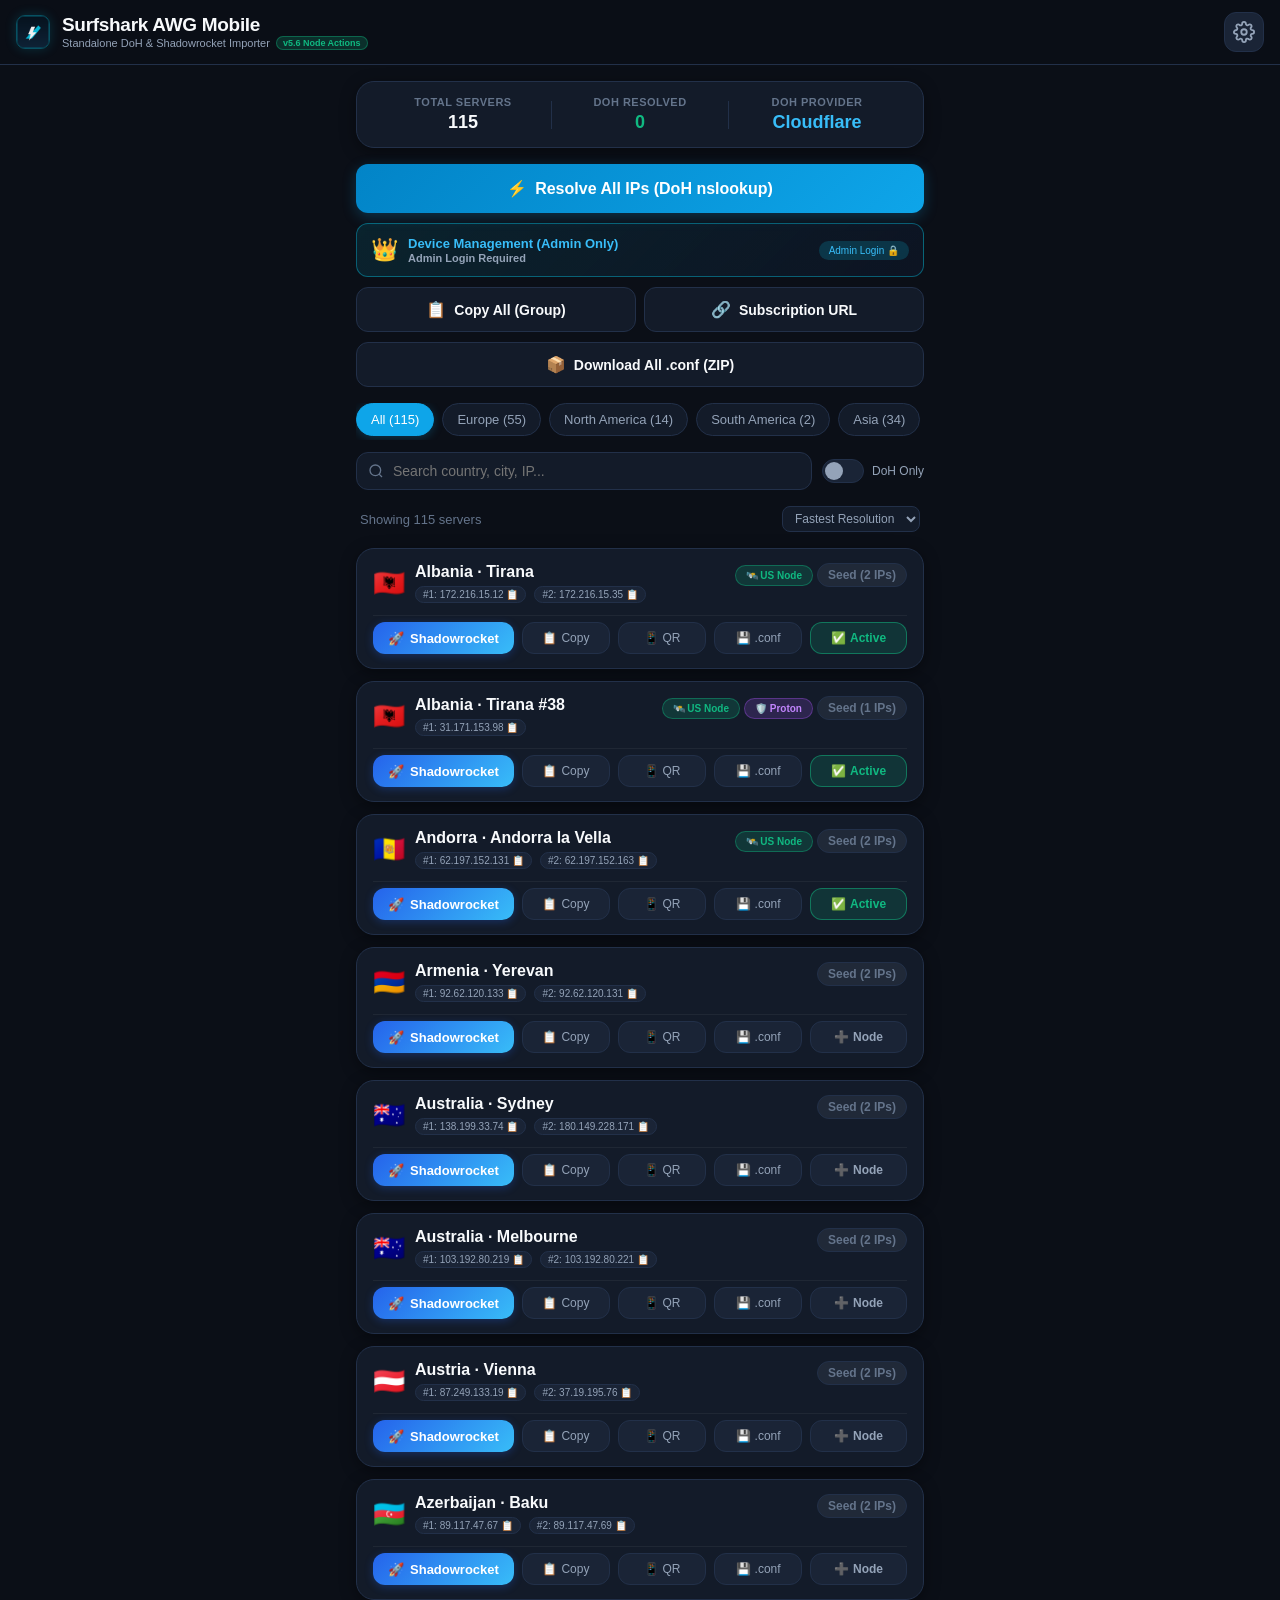
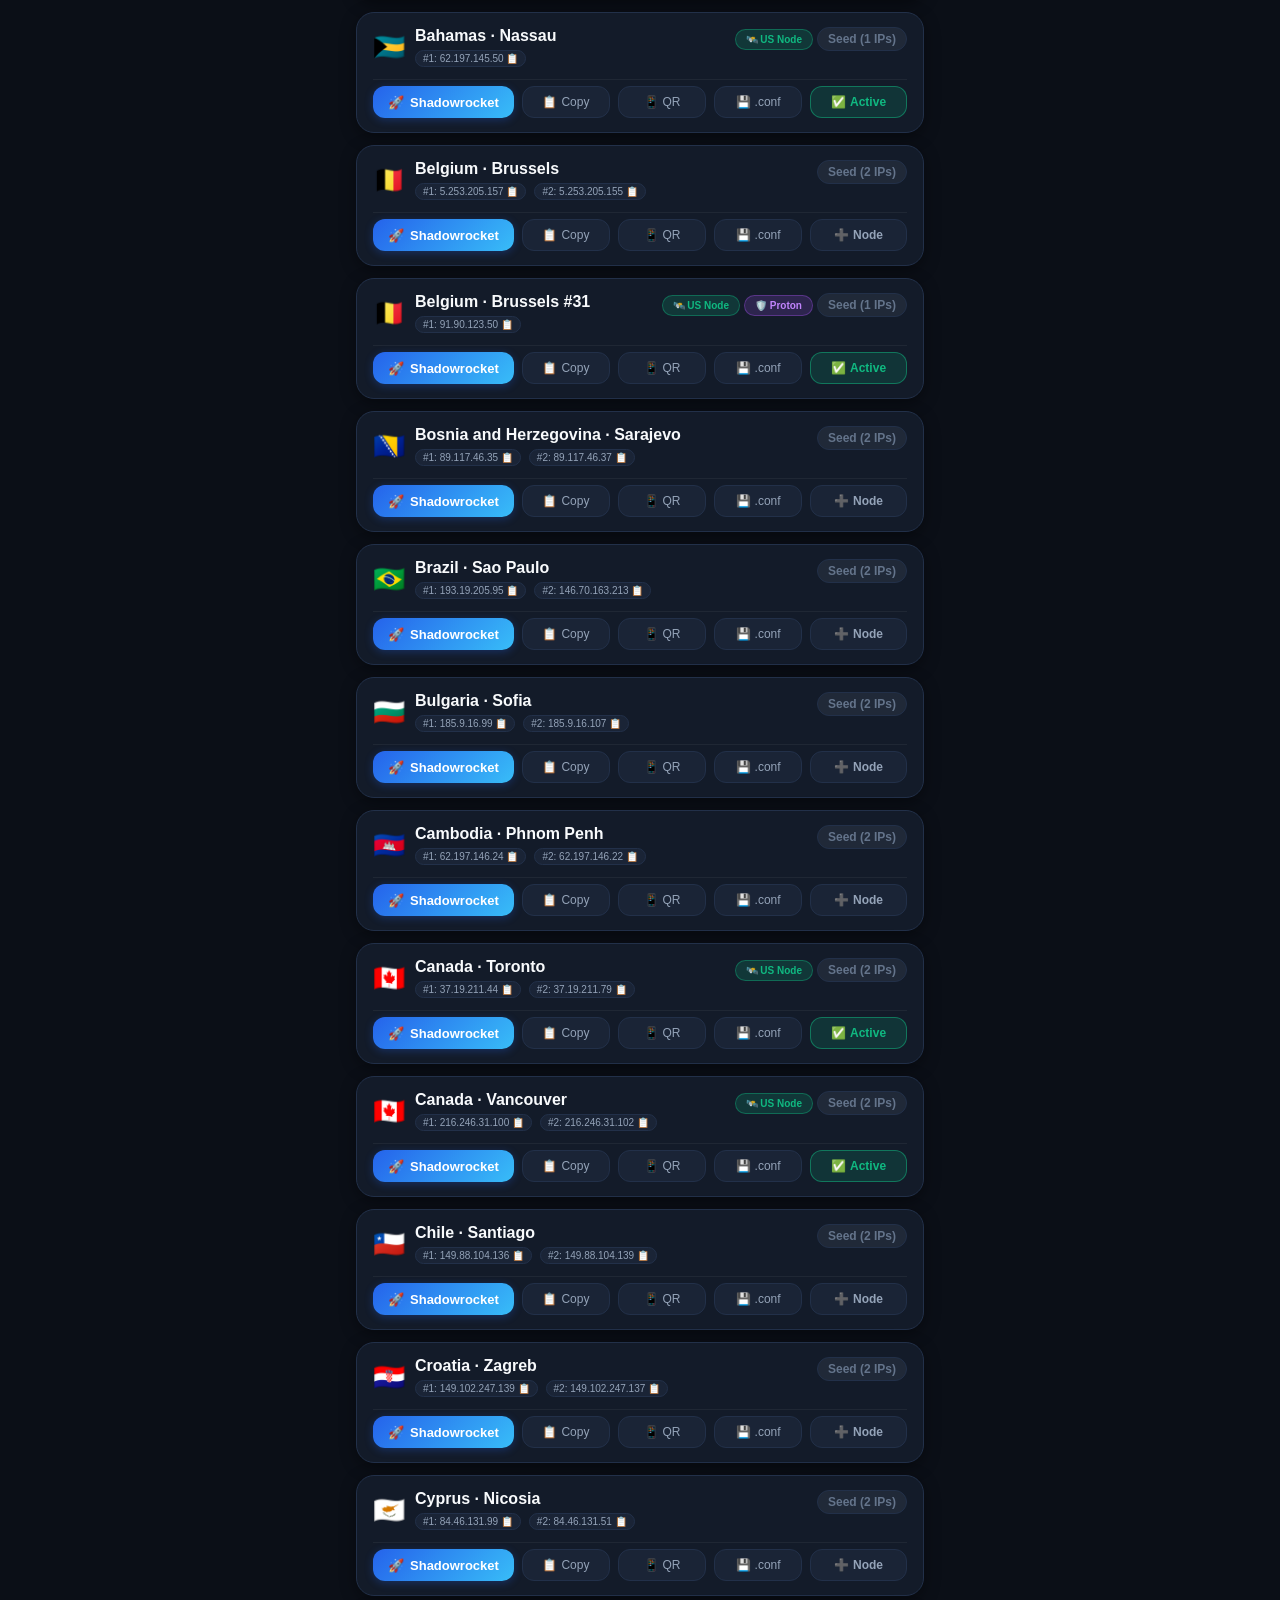
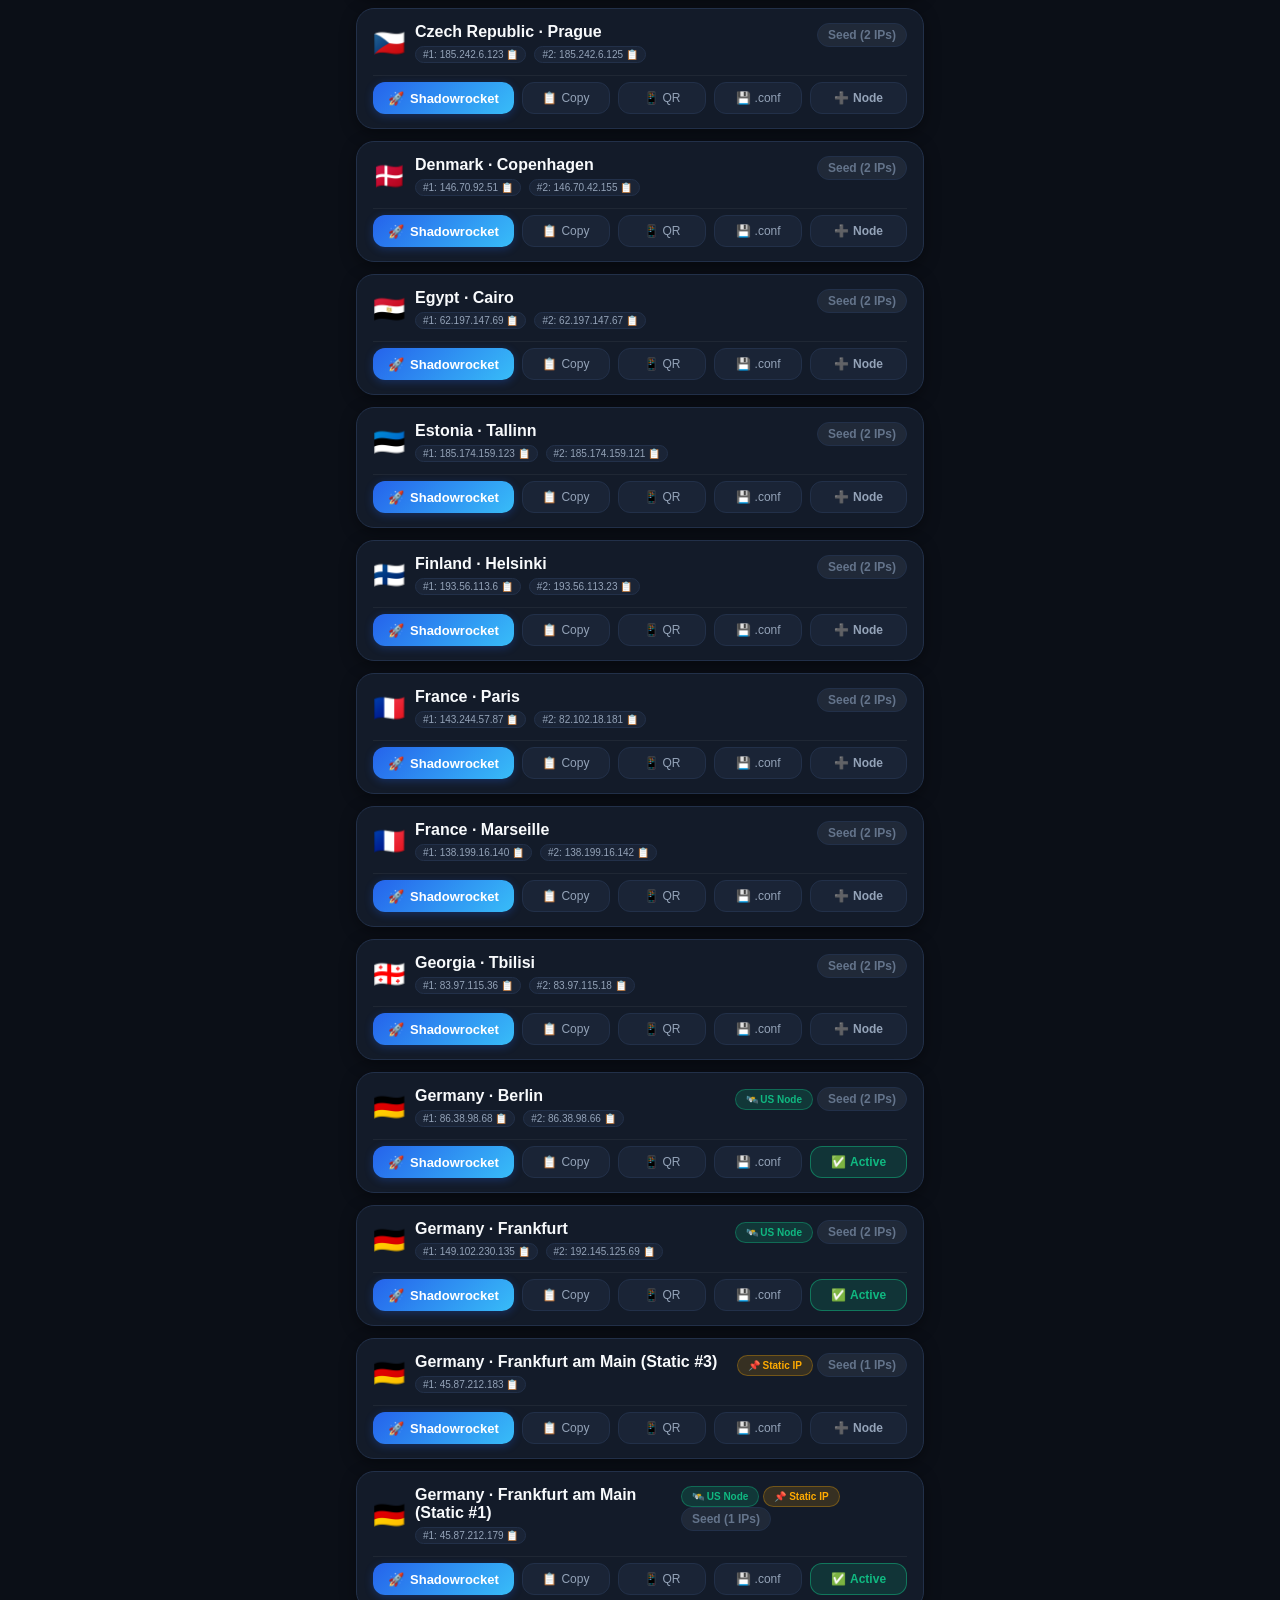
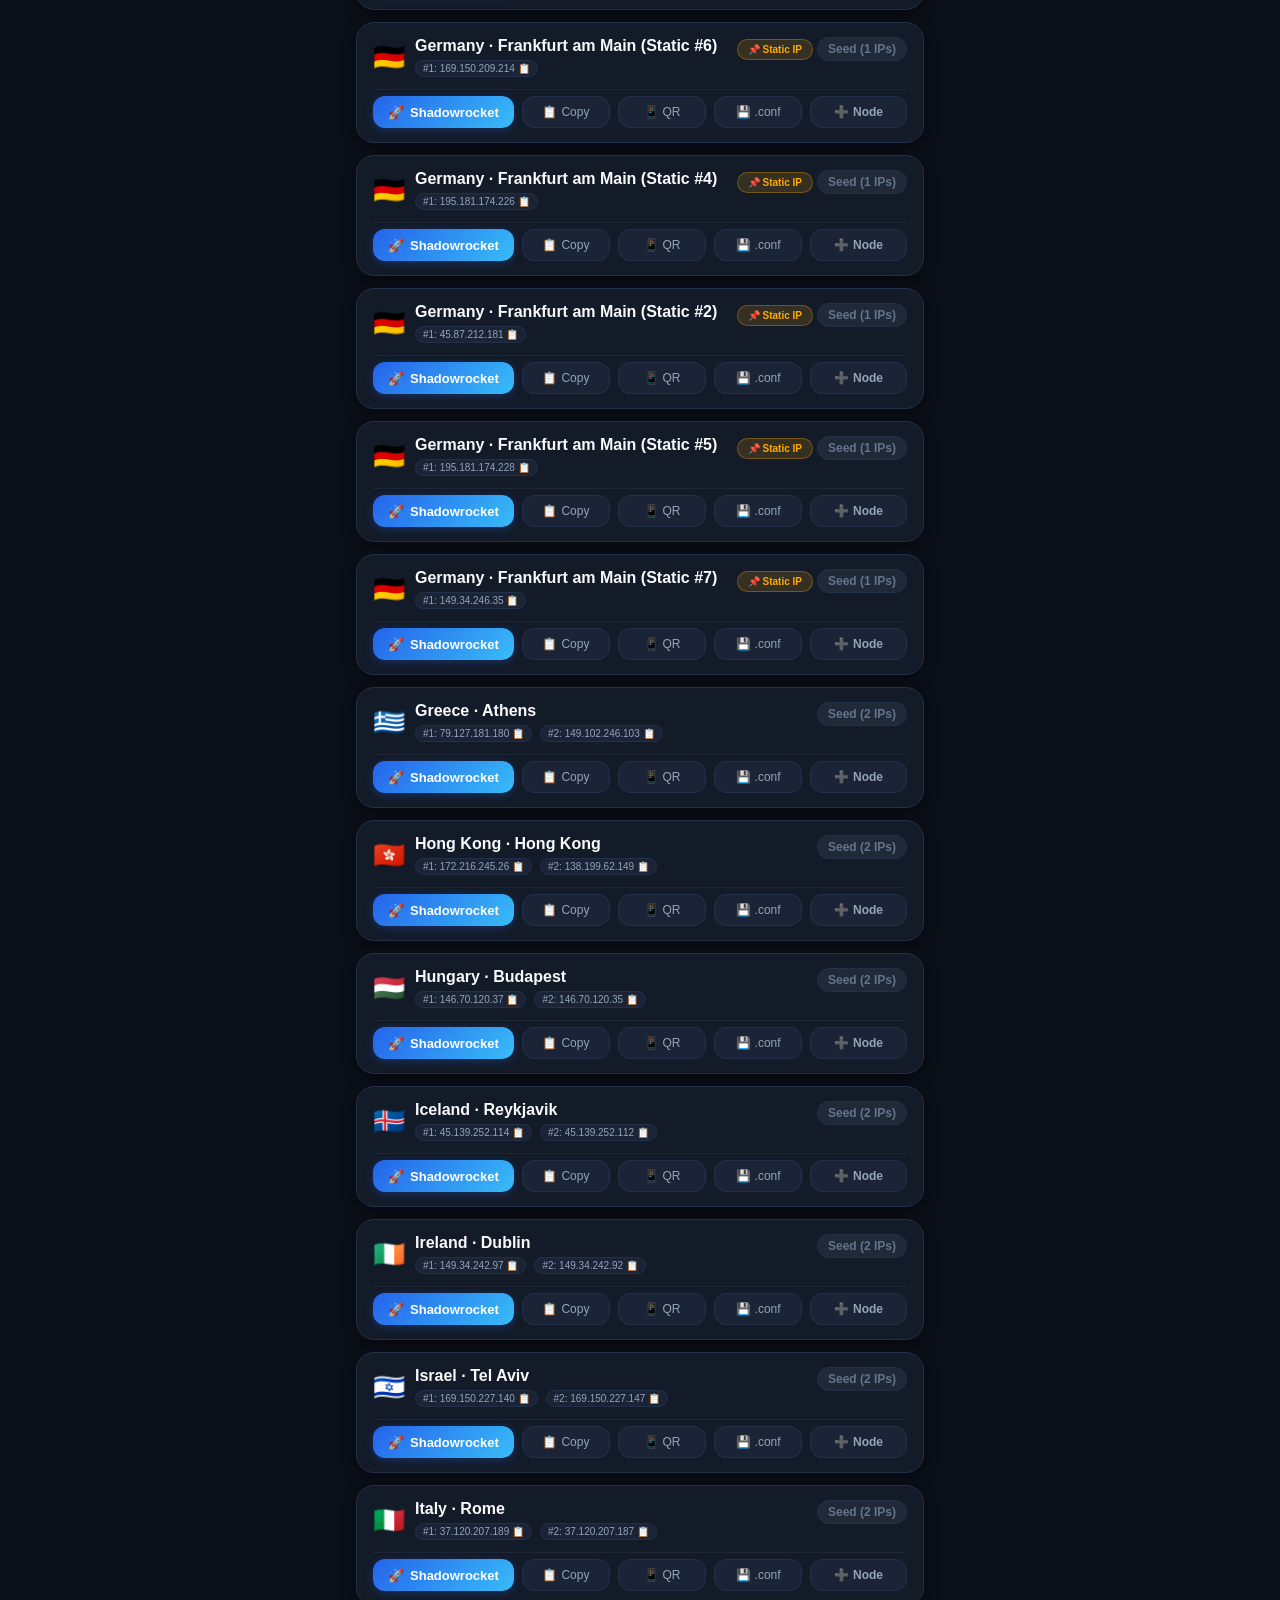
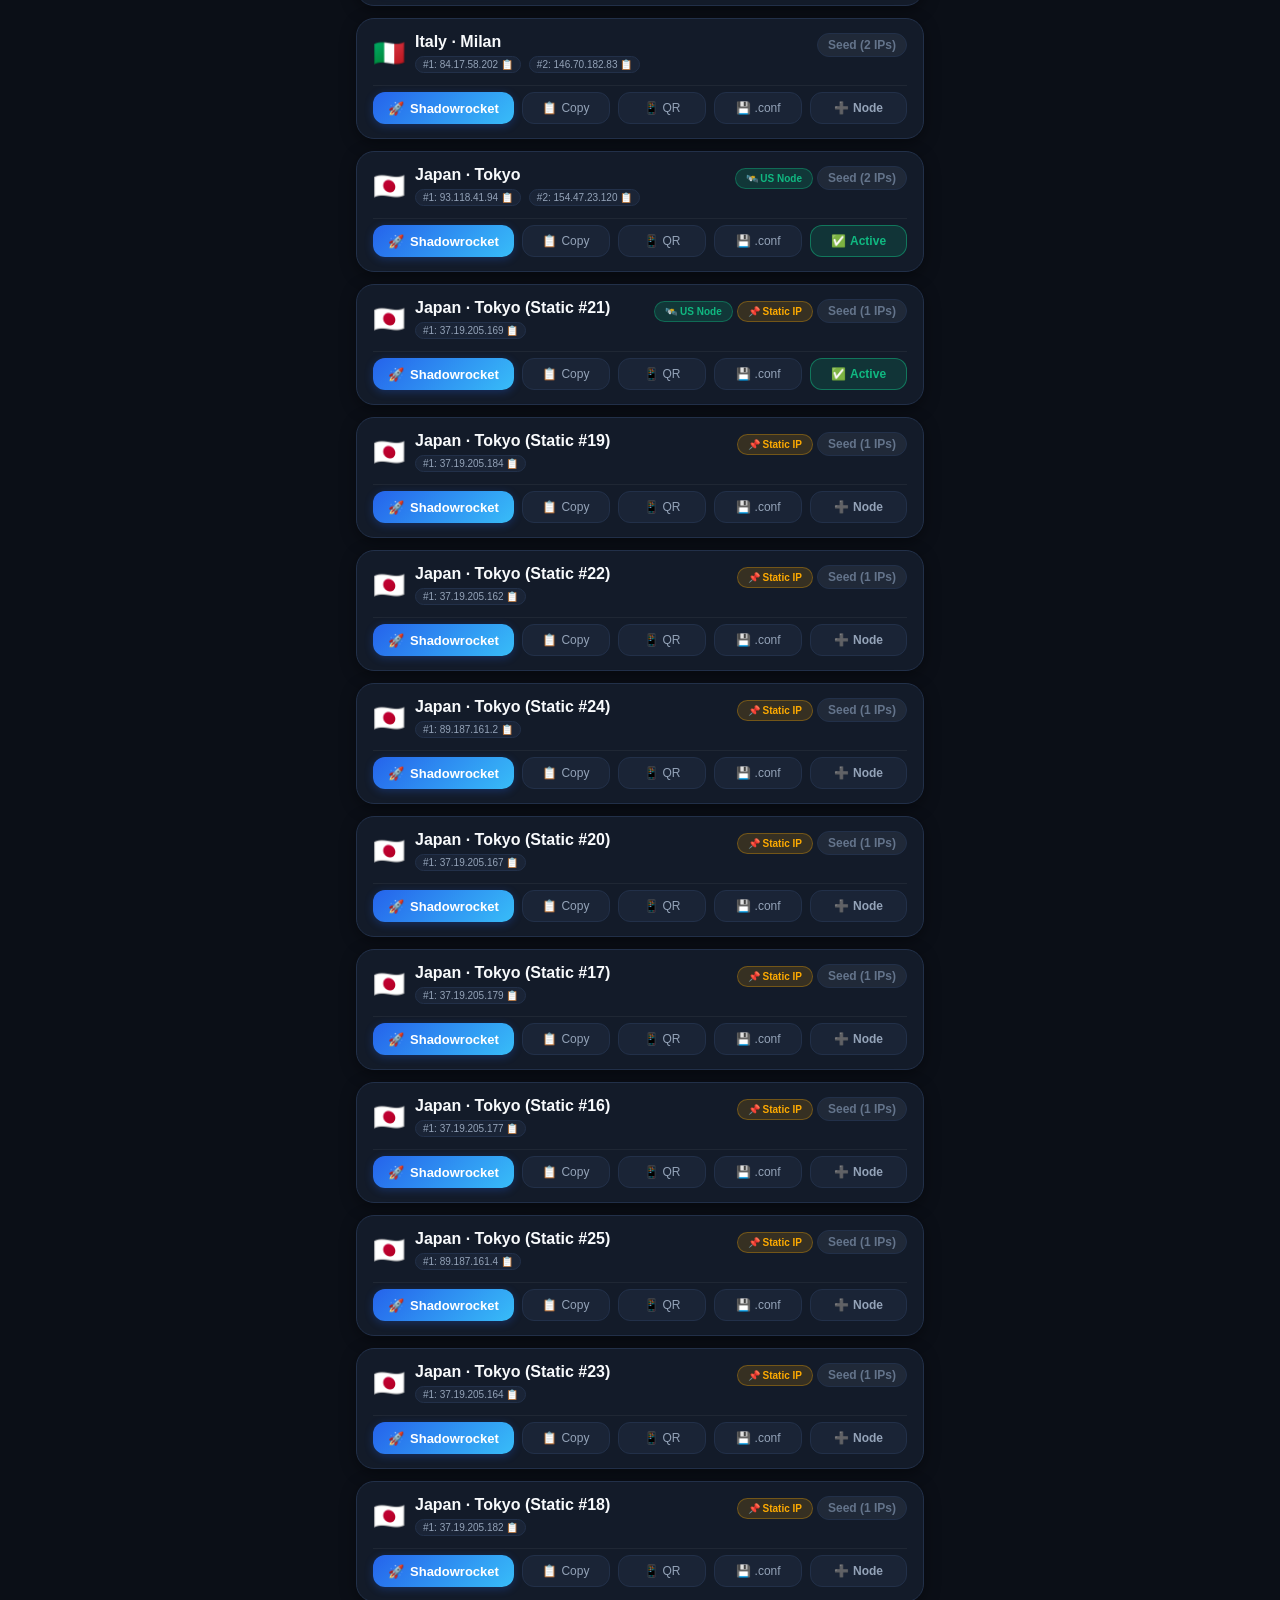
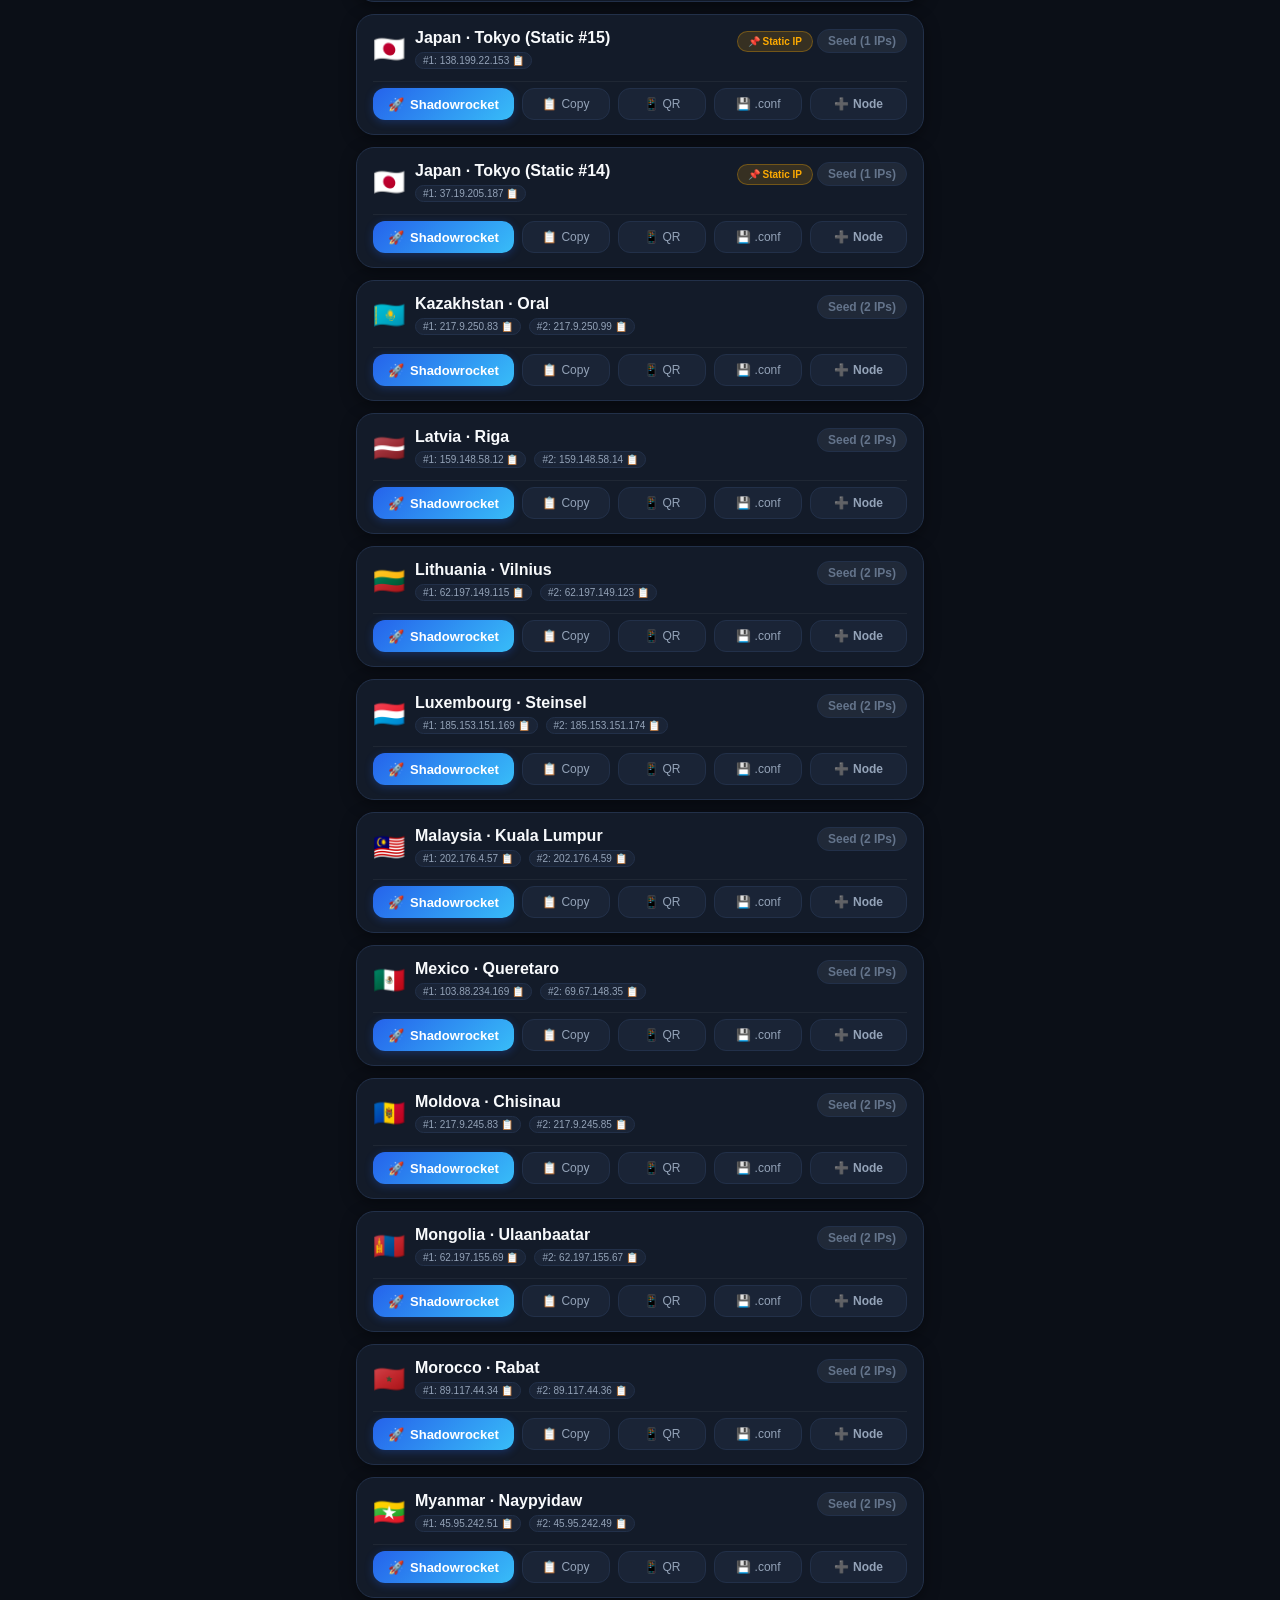
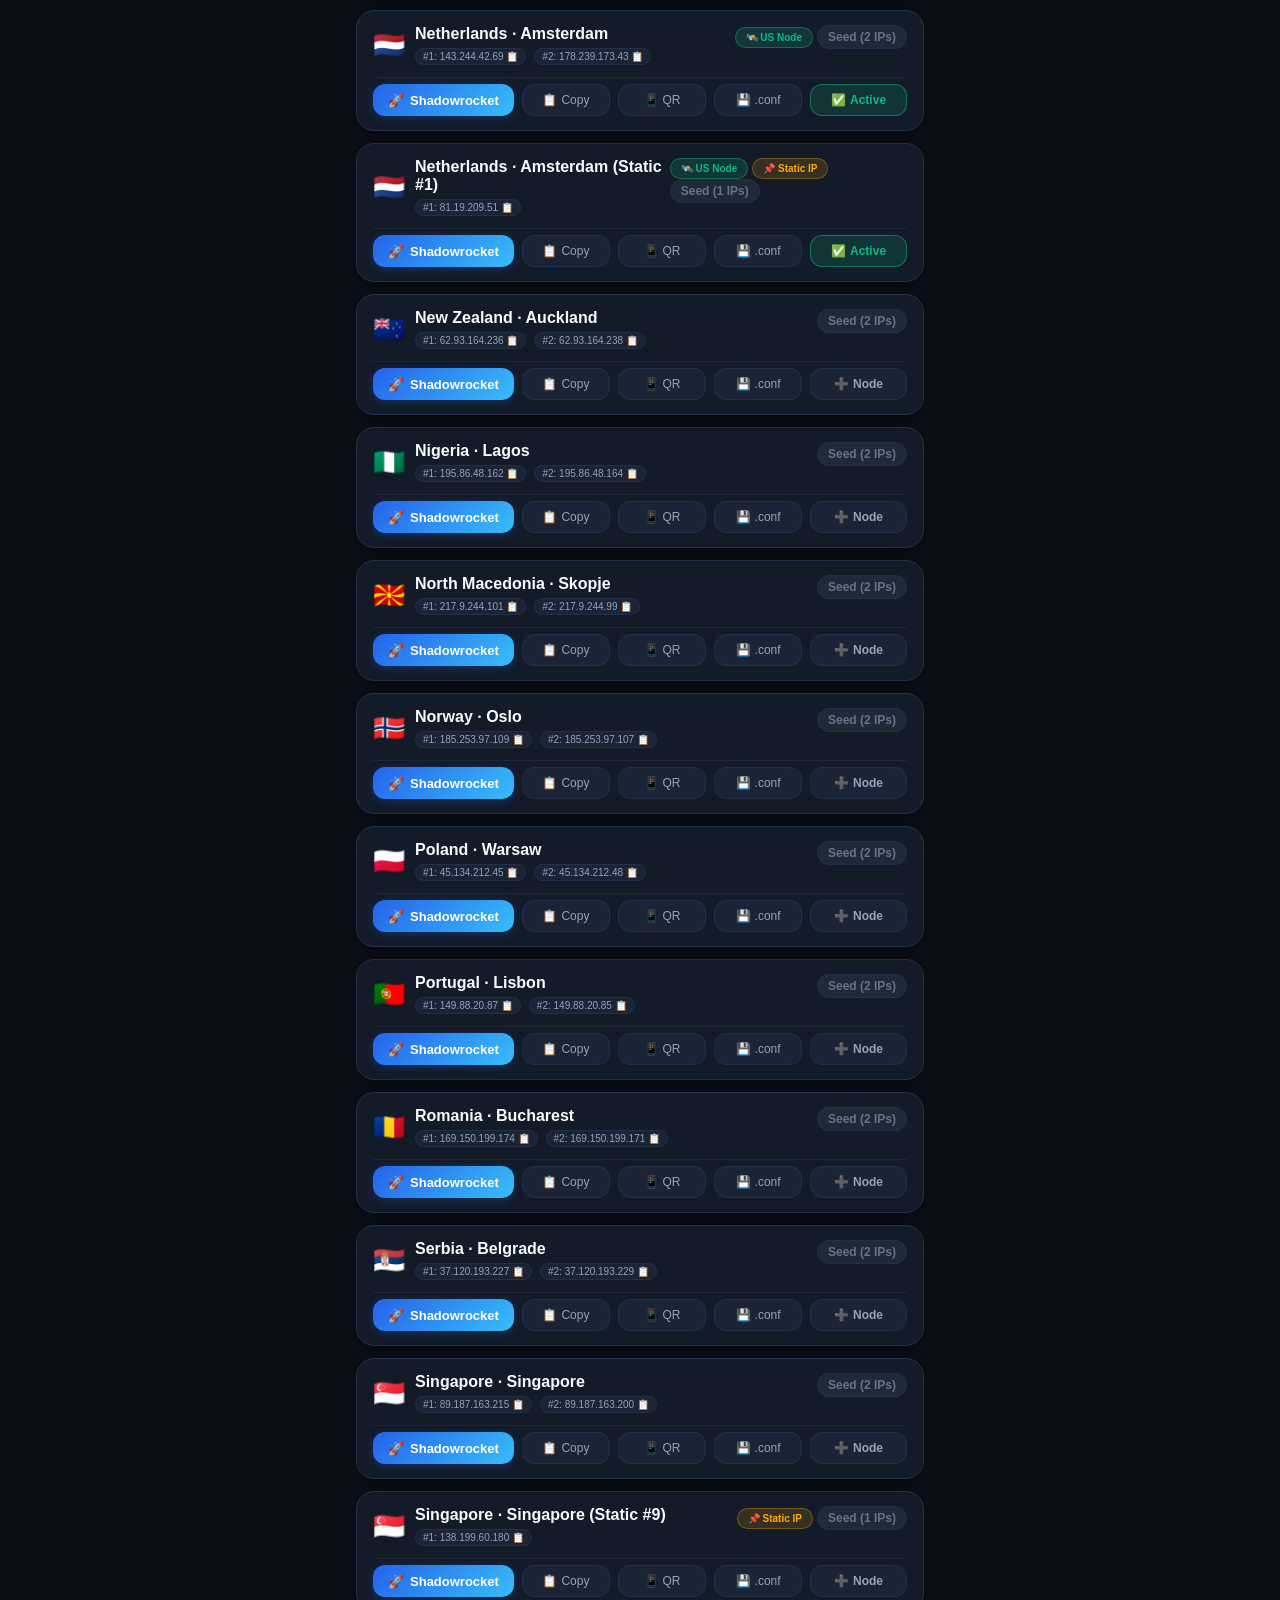
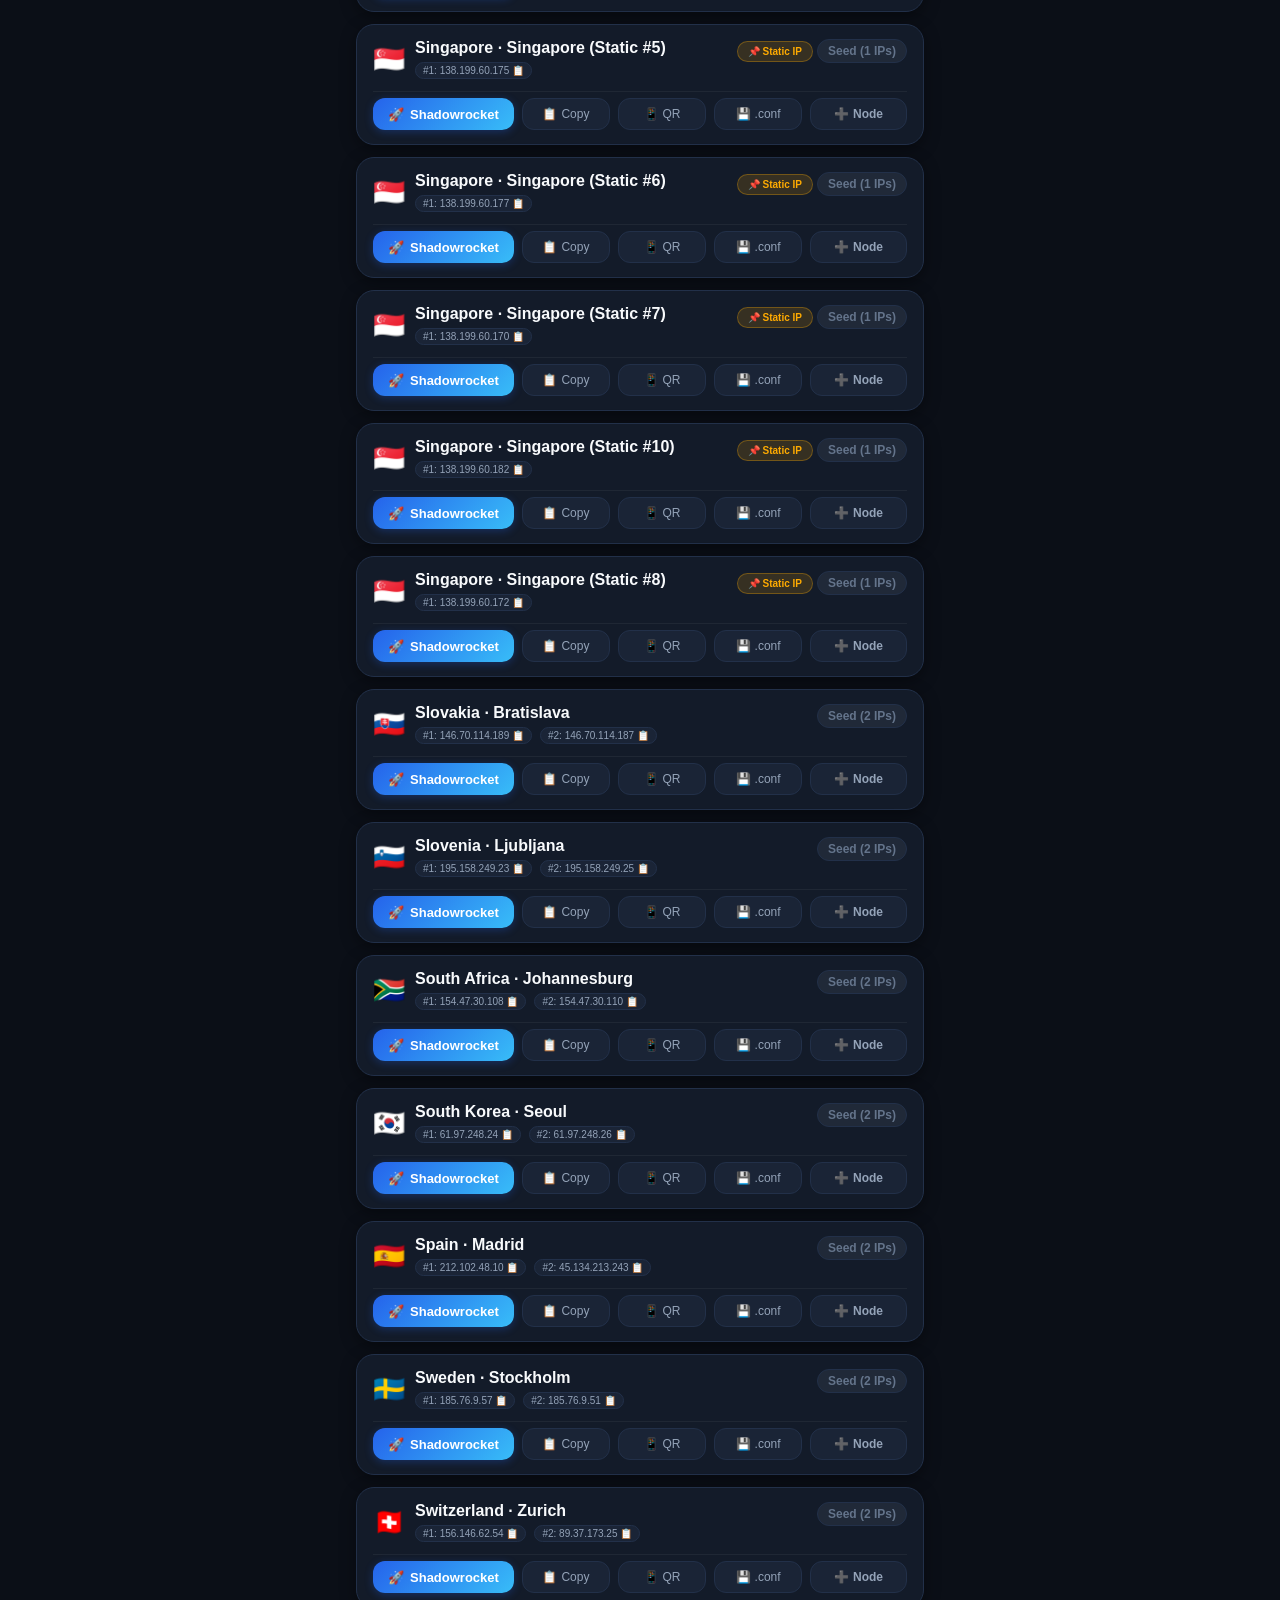
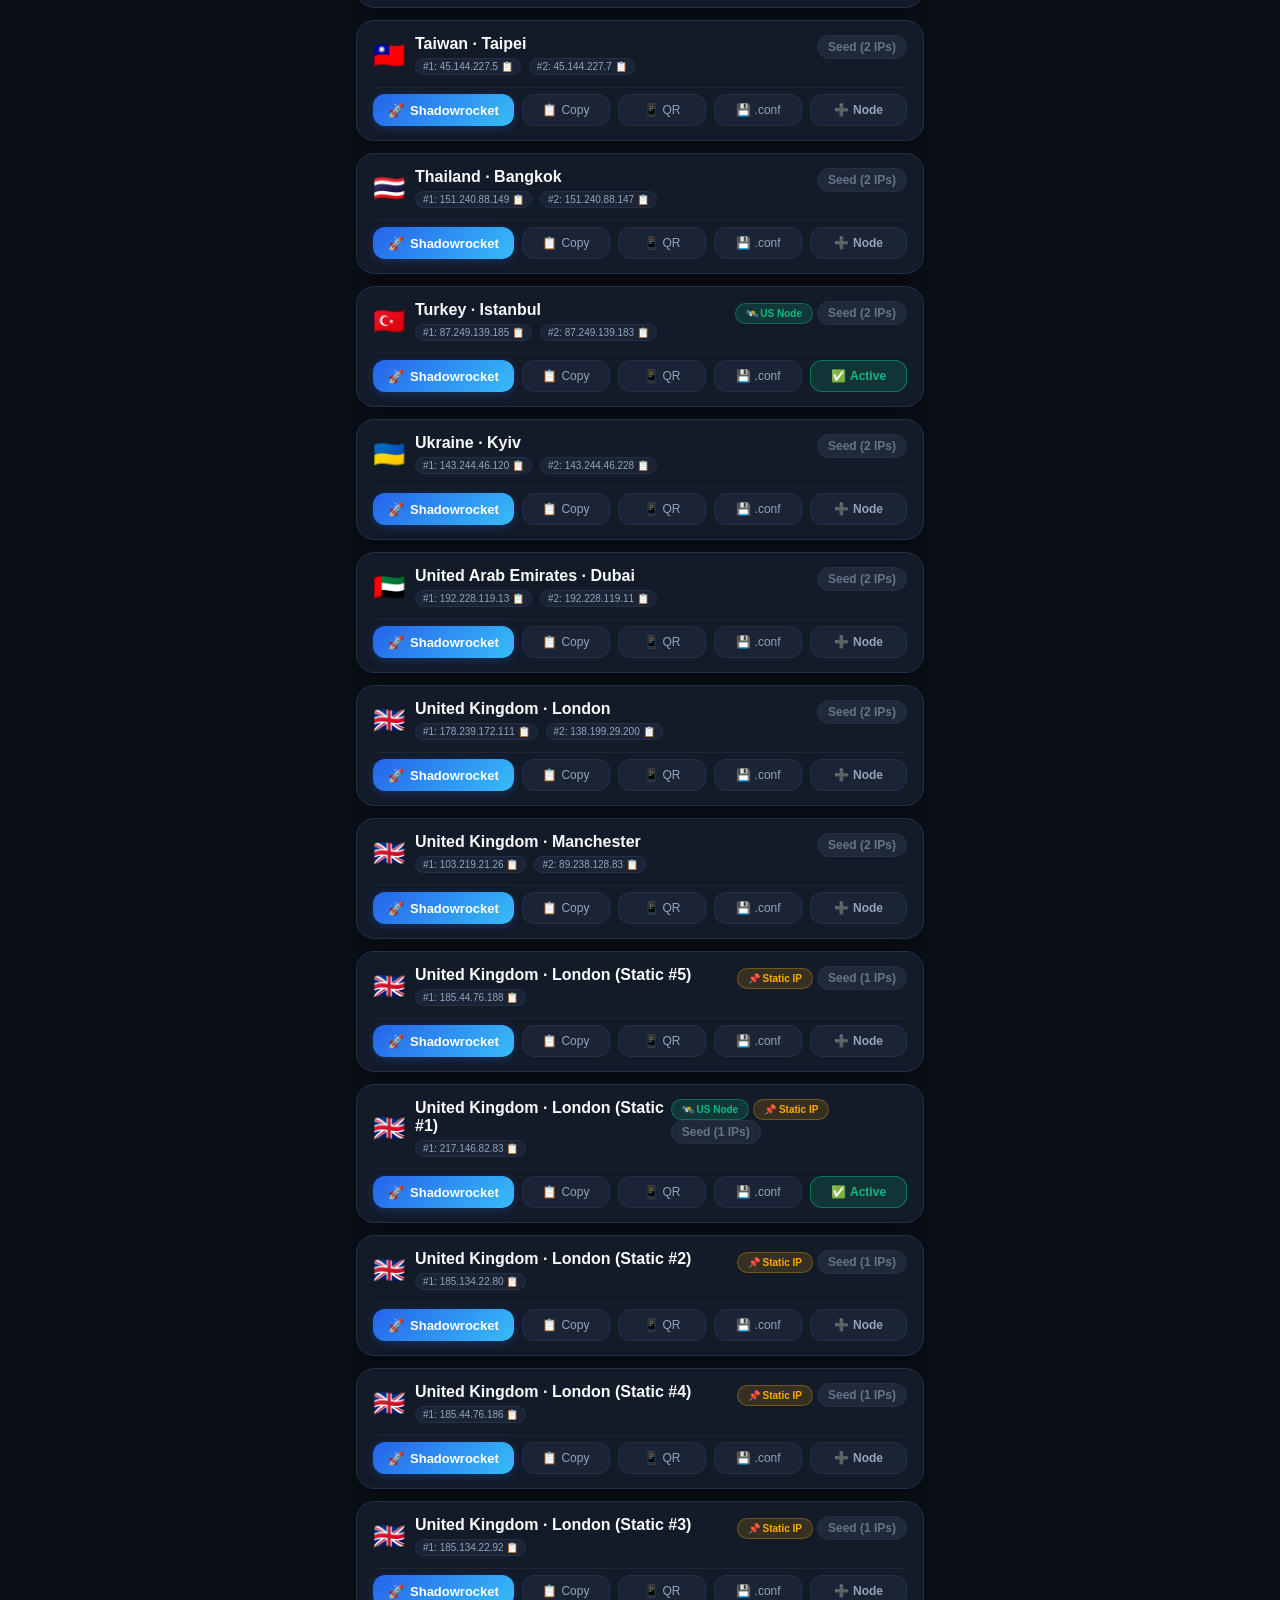
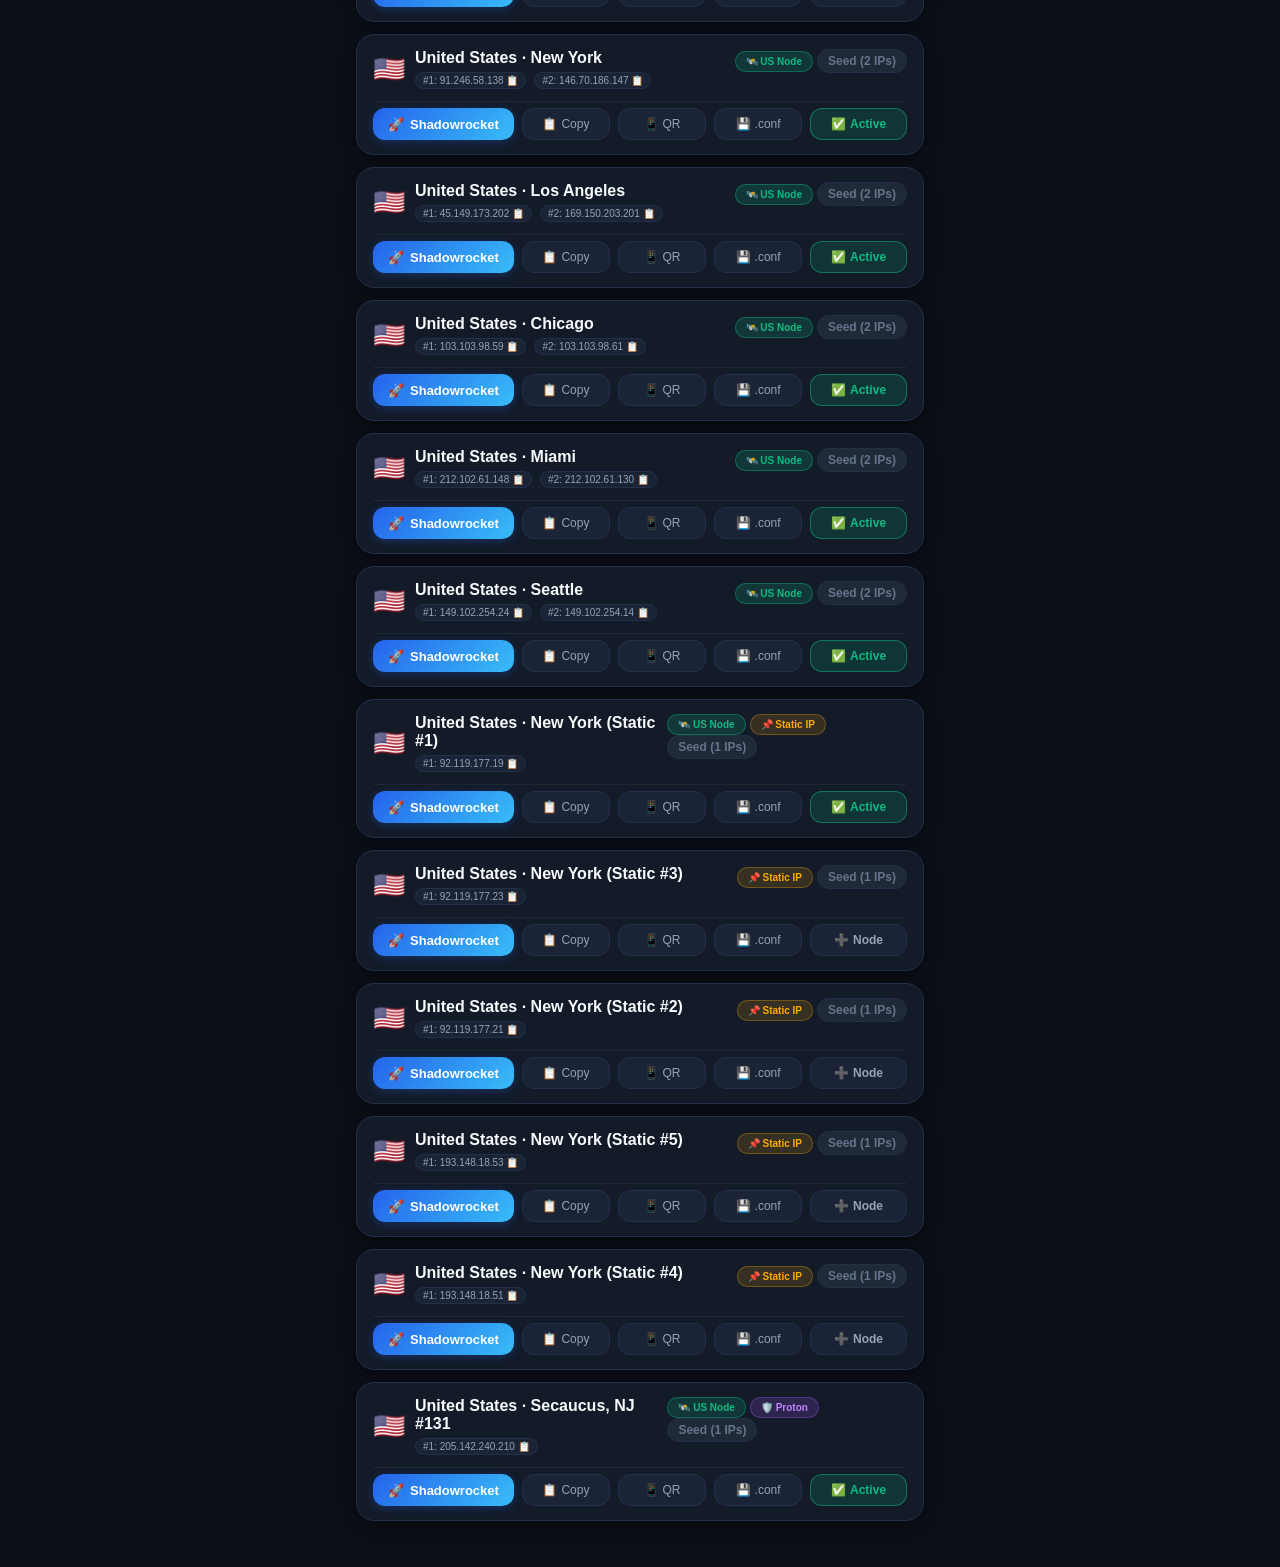
==== index.html @ ce4c0f8d "chore(auto): update DoH resolved IPs and subscription nodes [skip ci]" ====
<!DOCTYPE html>
<html lang="en">
<head>
    <meta charset="UTF-8">
    <meta name="viewport" content="width=device-width, initial-scale=1.0, maximum-scale=1.0, user-scalable=no, viewport-fit=cover">
    <meta name="apple-mobile-web-app-capable" content="yes">
    <meta name="apple-mobile-web-app-status-bar-style" content="black-translucent">
    <meta name="apple-mobile-web-app-title" content="Surfshark">
    <meta name="theme-color" content="#0b0f17">
    <title>Surfshark AmneziaWG Mobile — Standalone DoH & Node Generator</title>
    <link rel="icon" type="image/svg+xml" href="favicon.svg">
    <link rel="icon" type="image/png" sizes="192x192" href="icon-192.png">
    <link rel="apple-touch-icon" sizes="180x180" href="apple-touch-icon.png">
    <link rel="manifest" href="manifest.json">
    <style>
/* Surfshark AmneziaWG Mobile Scanner - Modern Cupertino Dark Theme */

:root {
    --bg-main: #0b0f17;
    --bg-card: #131b29;
    --bg-card-hover: #1a2538;
    --bg-secondary: #1a2436;
    --border-color: #223049;
    --border-light: #2d3f5e;
    
    --text-primary: #f8fafc;
    --text-secondary: #94a3b8;
    --text-muted: #64748b;
    
    --accent-blue: #0ea5e9;
    --accent-cyan: #38bdf8;
    --accent-glow: rgba(14, 165, 233, 0.25);
    
    --status-success: #10b981;
    --status-success-bg: rgba(16, 185, 129, 0.12);
    --status-warning: #f59e0b;
    --status-warning-bg: rgba(245, 158, 11, 0.12);
    --status-danger: #ef4444;
    --status-danger-bg: rgba(239, 68, 68, 0.12);
    
    --radius-sm: 8px;
    --radius-md: 12px;
    --radius-lg: 18px;
    --radius-full: 9999px;
    
    --shadow-card: 0 4px 16px rgba(0, 0, 0, 0.4);
    --shadow-modal: 0 20px 40px rgba(0, 0, 0, 0.7);
}

* {
    box-sizing: border-box;
    margin: 0;
    padding: 0;
    -webkit-tap-highlight-color: transparent;
}

body {
    background-color: var(--bg-main);
    color: var(--text-primary);
    font-family: -apple-system, BlinkMacSystemFont, "SF Pro Display", "SF Pro Text", "Segoe UI", Roboto, Helvetica, Arial, sans-serif;
    -webkit-font-smoothing: antialiased;
    -moz-osx-font-smoothing: grayscale;
    min-height: 100vh;
    padding-bottom: calc(30px + env(safe-area-inset-bottom, 20px));
}

/* Header */
.app-header {
    position: sticky;
    top: 0;
    z-index: 100;
    background: rgba(11, 15, 23, 0.85);
    backdrop-filter: blur(16px);
    -webkit-backdrop-filter: blur(16px);
    border-bottom: 1px solid var(--border-color);
    padding: calc(12px + env(safe-area-inset-top, 0px)) 16px 12px 16px;
    display: flex;
    justify-content: space-between;
    align-items: center;
}

.header-left {
    display: flex;
    align-items: center;
    gap: 12px;
}

.logo-icon {
    font-size: 28px;
    line-height: 1;
    filter: drop-shadow(0 2px 8px var(--accent-glow));
}

.app-title {
    font-size: 19px;
    font-weight: 700;
    letter-spacing: -0.3px;
    color: var(--text-primary);
}

.app-subtitle {
    font-size: 11px;
    color: var(--text-secondary);
    font-weight: 500;
}

.icon-btn {
    background: var(--bg-secondary);
    border: 1px solid var(--border-color);
    color: var(--text-secondary);
    width: 40px;
    height: 40px;
    border-radius: var(--radius-md);
    display: flex;
    align-items: center;
    justify-content: center;
    cursor: pointer;
    transition: all 0.2s ease;
}

.icon-btn:active {
    transform: scale(0.92);
    color: var(--accent-cyan);
    border-color: var(--accent-blue);
}

/* Main Container */
.app-container {
    max-width: 600px;
    margin: 0 auto;
    padding: 16px;
    display: flex;
    flex-direction: column;
    gap: 16px;
}

/* Warning & Notice Banners */
.warning-banner {
    background: var(--status-warning-bg);
    border: 1px solid var(--status-warning);
    border-radius: var(--radius-md);
    padding: 12px 14px;
    display: flex;
    align-items: flex-start;
    gap: 10px;
    font-size: 13px;
    line-height: 1.4;
    color: #fde68a;
}

.warning-icon {
    font-size: 20px;
    flex-shrink: 0;
}

.notice-banner {
    background: rgba(14, 165, 233, 0.1);
    border: 1px solid rgba(14, 165, 233, 0.3);
    border-radius: var(--radius-md);
    padding: 12px 14px;
    display: flex;
    align-items: center;
    gap: 10px;
    font-size: 13px;
}

.notice-icon {
    font-size: 20px;
    flex-shrink: 0;
}

.notice-text {
    flex: 1;
    color: var(--text-secondary);
}

.notice-text strong {
    color: var(--text-primary);
}

/* Stats Card */
.stats-card {
    background: var(--bg-card);
    border: 1px solid var(--border-color);
    border-radius: var(--radius-lg);
    padding: 14px 18px;
    display: flex;
    align-items: center;
    justify-content: space-between;
    box-shadow: var(--shadow-card);
}

.stat-item {
    display: flex;
    flex-direction: column;
    align-items: center;
    flex: 1;
}

.stat-label {
    font-size: 11px;
    color: var(--text-muted);
    text-transform: uppercase;
    font-weight: 600;
    letter-spacing: 0.5px;
    margin-bottom: 4px;
}

.stat-value {
    font-size: 18px;
    font-weight: 700;
    color: var(--text-primary);
}

.text-success { color: var(--status-success) !important; }
.text-accent { color: var(--accent-cyan) !important; }

.stat-divider {
    width: 1px;
    height: 28px;
    background: var(--border-color);
}

/* Progress Box */
.progress-box {
    background: var(--bg-card);
    border: 1px solid var(--accent-blue);
    border-radius: var(--radius-md);
    padding: 12px 16px;
    box-shadow: 0 0 15px var(--accent-glow);
}

.progress-info {
    display: flex;
    justify-content: space-between;
    font-size: 13px;
    font-weight: 600;
    color: var(--accent-cyan);
    margin-bottom: 8px;
}

.progress-track {
    width: 100%;
    height: 8px;
    background: var(--bg-secondary);
    border-radius: var(--radius-full);
    overflow: hidden;
}

.progress-fill {
    height: 100%;
    background: linear-gradient(90deg, var(--accent-blue), var(--accent-cyan));
    border-radius: var(--radius-full);
    transition: width 0.3s ease;
}

/* Action Grid */
.action-grid {
    display: flex;
    flex-direction: column;
    gap: 10px;
}

.secondary-actions {
    display: grid;
    grid-template-columns: 1fr 1fr;
    gap: 10px;
}

.btn {
    border: none;
    border-radius: var(--radius-md);
    font-size: 15px;
    font-weight: 600;
    display: inline-flex;
    align-items: center;
    justify-content: center;
    gap: 8px;
    cursor: pointer;
    transition: all 0.2s cubic-bezier(0.16, 1, 0.3, 1);
    user-select: none;
}

.btn:active {
    transform: scale(0.97);
}

.btn-primary {
    background: linear-gradient(135deg, #0284c7, #0ea5e9);
    color: #ffffff;
    padding: 15px 20px;
    font-size: 16px;
    box-shadow: 0 4px 14px var(--accent-glow);
}

.btn-primary:active {
    background: #0284c7;
}

.btn-primary.scanning {
    background: linear-gradient(135deg, #d97706, #f59e0b);
    box-shadow: 0 4px 14px rgba(245, 158, 11, 0.3);
}

.btn-secondary {
    background: var(--bg-card);
    border: 1px solid var(--border-color);
    color: var(--text-primary);
    padding: 12px 14px;
    font-size: 14px;
}

.btn-secondary:active {
    background: var(--bg-secondary);
    border-color: var(--border-light);
}

.btn-accent {
    background: var(--accent-blue);
    color: #ffffff;
    padding: 8px 14px;
}

.btn-sm {
    padding: 6px 12px;
    font-size: 12px;
    border-radius: var(--radius-sm);
}

.btn-block {
    width: 100%;
}

.btn-icon {
    font-size: 16px;
}

/* Filter Section */
.filter-section {
    display: flex;
    flex-direction: column;
    gap: 12px;
}

.chips-scroll {
    display: flex;
    gap: 8px;
    overflow-x: auto;
    padding-bottom: 4px;
    -webkit-overflow-scrolling: touch;
    scrollbar-width: none;
}

.chips-scroll::-webkit-scrollbar {
    display: none;
}

.chip {
    background: var(--bg-card);
    border: 1px solid var(--border-color);
    color: var(--text-secondary);
    padding: 8px 14px;
    border-radius: var(--radius-full);
    font-size: 13px;
    font-weight: 500;
    white-space: nowrap;
    cursor: pointer;
    transition: all 0.2s ease;
    flex-shrink: 0;
}

.chip.active {
    background: var(--accent-blue);
    color: #ffffff;
    border-color: var(--accent-blue);
    box-shadow: 0 2px 10px var(--accent-glow);
}

.chip:active {
    transform: scale(0.95);
}

/* Search Bar & Switch */
.search-bar-row {
    display: flex;
    gap: 10px;
    align-items: center;
}

.search-input-wrapper {
    position: relative;
    flex: 1;
    display: flex;
    align-items: center;
}

.search-icon {
    position: absolute;
    left: 12px;
    color: var(--text-muted);
    pointer-events: none;
}

.search-input-wrapper input {
    width: 100%;
    background: var(--bg-card);
    border: 1px solid var(--border-color);
    color: var(--text-primary);
    padding: 10px 34px 10px 36px;
    border-radius: var(--radius-md);
    font-size: 14px;
    outline: none;
    transition: border-color 0.2s ease;
}

.search-input-wrapper input:focus {
    border-color: var(--accent-blue);
}

.clear-btn {
    position: absolute;
    right: 10px;
    background: transparent;
    border: none;
    color: var(--text-muted);
    font-size: 14px;
    cursor: pointer;
    padding: 4px;
}

.toggle-filter {
    display: flex;
    align-items: center;
    gap: 8px;
    cursor: pointer;
    user-select: none;
    flex-shrink: 0;
}

.toggle-filter input {
    display: none;
}

.toggle-switch {
    width: 42px;
    height: 24px;
    background: var(--bg-secondary);
    border: 1px solid var(--border-color);
    border-radius: var(--radius-full);
    position: relative;
    transition: all 0.25s ease;
}

.toggle-switch::after {
    content: '';
    position: absolute;
    top: 2px;
    left: 2px;
    width: 18px;
    height: 18px;
    background: var(--text-secondary);
    border-radius: 50%;
    transition: all 0.25s ease;
}

.toggle-filter input:checked + .toggle-switch {
    background: var(--status-success);
    border-color: var(--status-success);
}

.toggle-filter input:checked + .toggle-switch::after {
    transform: translateX(18px);
    background: #ffffff;
}

.toggle-label {
    font-size: 12px;
    font-weight: 500;
    color: var(--text-secondary);
}

/* Server List Header */
.server-list-header {
    display: flex;
    justify-content: space-between;
    align-items: center;
    font-size: 13px;
    color: var(--text-muted);
    padding: 0 4px;
}

.sort-selector select {
    background: var(--bg-card);
    border: 1px solid var(--border-color);
    color: var(--text-secondary);
    padding: 4px 8px;
    border-radius: var(--radius-sm);
    font-size: 12px;
    outline: none;
}

/* Server Cards Container */
.server-cards-container {
    display: flex;
    flex-direction: column;
    gap: 12px;
}

.server-card {
    background: var(--bg-card);
    border: 1px solid var(--border-color);
    border-radius: var(--radius-lg);
    padding: 14px 16px;
    box-shadow: var(--shadow-card);
    display: flex;
    flex-direction: column;
    gap: 12px;
    transition: transform 0.15s ease, border-color 0.15s ease;
}

.server-card:hover {
    border-color: var(--border-light);
}

.server-card.working {
    border-left: 4px solid var(--status-success);
}

.server-card-top {
    display: flex;
    justify-content: space-between;
    align-items: flex-start;
}

.server-location {
    display: flex;
    align-items: center;
    gap: 10px;
}

.server-flag {
    font-size: 26px;
    line-height: 1;
}

.server-info-title {
    font-size: 16px;
    font-weight: 700;
    color: var(--text-primary);
}

.server-info-sub {
    font-size: 12px;
    color: var(--text-secondary);
    font-family: monospace;
}

/* Badges */
.badge {
    padding: 4px 10px;
    border-radius: var(--radius-full);
    font-size: 12px;
    font-weight: 700;
    display: inline-flex;
    align-items: center;
    gap: 5px;
}

.badge-green {
    background: var(--status-success-bg);
    color: #34d399;
    border: 1px solid rgba(16, 185, 129, 0.3);
}

.badge-yellow {
    background: var(--status-warning-bg);
    color: #fbbf24;
    border: 1px solid rgba(245, 158, 11, 0.3);
}

.badge-gray {
    background: rgba(148, 163, 184, 0.1);
    color: var(--text-muted);
    border: 1px solid var(--border-color);
}

/* Server Card Actions */
.server-card-actions {
    display: flex;
    flex-wrap: wrap;
    gap: 6px;
    padding-top: 6px;
    border-top: 1px solid rgba(255, 255, 255, 0.05);
}

.btn-sr-add {
    flex: 1 1 100%;
    background: linear-gradient(135deg, #2563eb, #38bdf8);
    color: #ffffff;
    font-size: 12px;
    font-weight: 600;
    padding: 8px 10px;
    border-radius: var(--radius-md);
    text-decoration: none;
    display: flex;
    align-items: center;
    justify-content: center;
    gap: 6px;
    box-shadow: 0 2px 8px rgba(37, 99, 235, 0.3);
    transition: transform 0.15s ease;
    margin-bottom: 2px;
}

.btn-sr-add:active {
    transform: scale(0.97);
}

.btn-card-action {
    flex: 1 1 calc(25% - 6px);
    min-width: 58px;
    background: var(--bg-secondary);
    border: 1px solid var(--border-color);
    color: var(--text-secondary);
    font-size: 11px;
    font-weight: 500;
    padding: 7px 4px;
    border-radius: var(--radius-md);
    cursor: pointer;
    display: flex;
    align-items: center;
    justify-content: center;
    gap: 4px;
    text-decoration: none;
    transition: all 0.15s ease;
    white-space: nowrap;
    user-select: none;
    -webkit-user-select: none;
    -webkit-tap-highlight-color: transparent;
}

.btn-card-action:active {
    background: var(--border-light);
    color: var(--text-primary);
    transform: scale(0.96);
}

.btn-toggle-node {
    font-size: 11px;
    font-weight: 600;
}

.btn-toggle-node.active-node {
    background: rgba(16, 185, 129, 0.16) !important;
    border-color: rgba(16, 185, 129, 0.5) !important;
    color: #10b981 !important;
}

.btn-toggle-node.active-node:hover {
    background: rgba(16, 185, 129, 0.28) !important;
    border-color: #10b981 !important;
}

@media (min-width: 600px) {
    .server-card-actions {
        display: grid;
        grid-template-columns: 1.6fr 1fr 1fr 1fr 1.1fr;
        gap: 8px;
    }
    .btn-sr-add {
        flex: none;
        margin-bottom: 0;
        font-size: 13px;
    }
    .btn-card-action {
        flex: none;
        min-width: 0;
        font-size: 12px;
        padding: 8px 6px;
    }
}

/* Empty State */
.empty-state {
    background: var(--bg-card);
    border: 1px solid var(--border-color);
    border-radius: var(--radius-lg);
    padding: 40px 20px;
    text-align: center;
    color: var(--text-muted);
}

.empty-icon {
    font-size: 36px;
    margin-bottom: 12px;
}

/* Scroll Lock when Modal is Active (Zero Background Scroll Leak) */
html.modal-open, body.modal-open {
    overflow: hidden !important;
    height: 100% !important;
    overscroll-behavior: contain !important;
}

/* Modals */
.modal-overlay {
    position: fixed;
    top: 0;
    left: 0;
    right: 0;
    bottom: 0;
    background: rgba(0, 0, 0, 0.75);
    backdrop-filter: blur(8px);
    -webkit-backdrop-filter: blur(8px);
    z-index: 1000;
    display: flex;
    align-items: flex-end;
    justify-content: center;
    animation: fadeIn 0.2s ease;
    overscroll-behavior: contain;
    touch-action: pan-y;
}

@media (min-width: 600px) {
    .modal-overlay {
        align-items: center;
        padding: 20px;
    }
}

.modal-sheet {
    background: var(--bg-card);
    border: 1px solid var(--border-color);
    border-radius: 24px 24px 0 0;
    width: 100%;
    max-width: 540px;
    max-height: 92vh;
    display: flex;
    flex-direction: column;
    overflow: hidden;
    padding: 20px 16px calc(16px + env(safe-area-inset-bottom, 16px)) 16px;
    box-shadow: var(--shadow-modal);
    animation: slideUp 0.25s cubic-bezier(0.16, 1, 0.3, 1);
    overscroll-behavior: contain;
}

@media (min-width: 600px) {
    .modal-sheet {
        border-radius: 20px;
        padding: 24px;
        max-height: 85vh;
    }
}

.modal-body {
    flex: 1;
    min-height: 0;
    overflow-y: auto;
    -webkit-overflow-scrolling: touch;
    overscroll-behavior: contain;
    padding-right: 2px;
}

.modal-header {
    display: flex;
    justify-content: space-between;
    align-items: center;
    margin-bottom: 14px;
}

.modal-header h2 {
    font-size: 19px;
    font-weight: 700;
    color: var(--text-primary);
}

/* US Server Exit Nodes Mobile-Optimized Layout */
.us-nodes-container {
    display: block !important;
    width: 100%;
    box-sizing: border-box;
    padding-bottom: 8px;
    scrollbar-width: thin;
    scrollbar-color: rgba(6, 182, 212, 0.4) rgba(0, 0, 0, 0.2);
}

.us-nodes-container::-webkit-scrollbar {
    width: 5px;
}

.us-nodes-container::-webkit-scrollbar-track {
    background: rgba(0, 0, 0, 0.2);
    border-radius: 4px;
}

.us-nodes-container::-webkit-scrollbar-thumb {
    background: rgba(6, 182, 212, 0.4);
    border-radius: 4px;
}

.us-nodes-container::-webkit-scrollbar-thumb:hover {
    background: rgba(6, 182, 212, 0.7);
}

.us-node-group {
    display: block !important;
    width: 100%;
    box-sizing: border-box;
    background: var(--bg-card);
    border: 1px solid var(--border-color);
    border-radius: var(--radius-md);
    margin-bottom: 12px;
    flex-shrink: 0 !important;
    min-height: -webkit-fit-content;
    min-height: fit-content;
}

.us-node-group-header {
    background: rgba(255, 255, 255, 0.03);
    border-bottom: 1px solid var(--border-color);
    padding: 9px 12px;
    display: flex;
    justify-content: space-between;
    align-items: center;
    font-size: 11px;
    font-weight: 700;
    color: var(--accent-cyan);
    min-height: 38px;
    box-sizing: border-box;
    border-top-left-radius: var(--radius-md);
    border-top-right-radius: var(--radius-md);
}

.us-node-group-count {
    font-size: 10px;
    color: var(--text-muted);
    font-weight: normal;
}

.us-node-group-list {
    display: flex;
    flex-direction: column;
    gap: 6px;
    padding: 8px;
    box-sizing: border-box;
    width: 100%;
}

.us-node-card {
    display: flex;
    flex-direction: column;
    gap: 5px;
    padding: 10px 12px;
    border-radius: 8px;
    cursor: pointer;
    background: var(--bg-main);
    border: 1px solid var(--border-color);
    transition: background 0.15s ease, border-color 0.15s ease, transform 0.1s ease;
    user-select: none;
    -webkit-user-select: none;
    -webkit-tap-highlight-color: transparent;
    flex-shrink: 0 !important;
    min-height: 52px;
    box-sizing: border-box;
    width: 100%;
}

.us-node-card:active {
    transform: scale(0.99);
}

.us-node-card.active {
    background: rgba(6, 182, 212, 0.08);
    border-color: rgba(6, 182, 212, 0.45);
}

.us-node-card-row-top {
    display: flex;
    align-items: center;
    justify-content: space-between;
    gap: 8px;
}

.us-node-card-left {
    display: flex;
    align-items: center;
    gap: 8px;
    flex: 1;
    min-width: 0;
}

.us-node-chk {
    width: 18px;
    height: 18px;
    accent-color: var(--accent-cyan);
    cursor: pointer;
    flex-shrink: 0;
    pointer-events: none;
}

.us-node-flag {
    font-size: 16px;
    flex-shrink: 0;
    line-height: 1;
}

.us-node-name {
    font-size: 13px;
    font-weight: 700;
    color: var(--text-primary);
    white-space: nowrap;
}

.us-node-badges {
    display: flex;
    align-items: center;
    gap: 4px;
    flex-wrap: wrap;
}

.us-node-badge {
    font-size: 9px;
    padding: 1px 6px;
    border-radius: 4px;
    font-weight: 600;
    white-space: nowrap;
}

.us-node-badge.static {
    background: rgba(245, 158, 11, 0.18);
    color: #f59e0b;
    border: 1px solid rgba(245, 158, 11, 0.35);
}

.us-node-badge.proton {
    background: rgba(168, 85, 247, 0.18);
    color: #c084fc;
    border: 1px solid rgba(168, 85, 247, 0.35);
}

.us-node-badge.core {
    background: rgba(6, 182, 212, 0.18);
    color: #22d3ee;
    border: 1px solid rgba(6, 182, 212, 0.35);
}

.us-node-badge.global {
    background: rgba(255, 255, 255, 0.05);
    color: var(--text-muted);
    border: 1px solid var(--border-color);
}

.us-node-status {
    font-size: 10px;
    font-weight: 600;
    flex-shrink: 0;
    padding: 2px 8px;
    border-radius: 12px;
}

.us-node-status.active {
    background: rgba(16, 185, 129, 0.15);
    color: #10b981;
}

.us-node-status.inactive {
    background: rgba(255, 255, 255, 0.04);
    color: var(--text-muted);
}

.us-node-card-row-bottom {
    display: flex;
    align-items: center;
    justify-content: space-between;
    gap: 8px;
    padding-left: 26px;
    font-size: 11px;
}

.us-node-desc {
    color: var(--text-secondary);
    white-space: nowrap;
    overflow: hidden;
    text-overflow: ellipsis;
    flex: 1;
}

.us-node-endpoint {
    font-family: var(--font-mono, monospace);
    font-size: 10px;
    color: var(--text-muted);
    flex-shrink: 0;
}

#us-nodes-category-pills,
#us-nodes-presets-bar {
    scrollbar-width: thin;
    scrollbar-color: rgba(6, 182, 212, 0.4) transparent;
}

#us-nodes-category-pills::-webkit-scrollbar,
#us-nodes-presets-bar::-webkit-scrollbar {
    height: 4px;
}

#us-nodes-category-pills::-webkit-scrollbar-track,
#us-nodes-presets-bar::-webkit-scrollbar-track {
    background: transparent;
}

#us-nodes-category-pills::-webkit-scrollbar-thumb,
#us-nodes-presets-bar::-webkit-scrollbar-thumb {
    background: rgba(6, 182, 212, 0.4);
    border-radius: 4px;
}

#us-nodes-category-pills::-webkit-scrollbar-thumb:hover,
#us-nodes-presets-bar::-webkit-scrollbar-thumb:hover {
    background: rgba(6, 182, 212, 0.75);
}

.modal-close {
    background: var(--bg-secondary);
    border: none;
    color: var(--text-muted);
    width: 32px;
    height: 32px;
    border-radius: 50%;
    cursor: pointer;
    font-size: 15px;
    display: flex;
    align-items: center;
    justify-content: center;
}

.modal-close:active {
    background: var(--border-light);
    color: var(--text-primary);
}

.modal-desc {
    font-size: 13px;
    color: var(--text-secondary);
    line-height: 1.5;
    margin-bottom: 18px;
}

.form-group {
    display: flex;
    flex-direction: column;
    gap: 6px;
    margin-bottom: 16px;
}

.form-group label {
    font-size: 13px;
    font-weight: 600;
    color: var(--text-primary);
}

.form-group input {
    background: var(--bg-main);
    border: 1px solid var(--border-color);
    color: var(--text-primary);
    padding: 12px 14px;
    border-radius: var(--radius-md);
    font-size: 14px;
    outline: none;
    font-family: monospace;
}

.form-group input:focus {
    border-color: var(--accent-blue);
}

.form-hint {
    font-size: 11px;
    color: var(--text-muted);
}

.obfuscation-box {
    background: var(--bg-main);
    border: 1px dashed var(--border-light);
    border-radius: var(--radius-md);
    padding: 12px;
    margin-bottom: 20px;
}

.obfuscation-title {
    font-size: 12px;
    font-weight: 600;
    color: var(--accent-cyan);
    margin-bottom: 8px;
}

.obfuscation-params {
    display: flex;
    flex-wrap: wrap;
    gap: 8px;
}

.obfuscation-params span {
    background: var(--bg-secondary);
    color: var(--text-secondary);
    padding: 4px 8px;
    border-radius: var(--radius-sm);
    font-size: 11px;
    font-family: monospace;
}

/* QR Code Modal Styles */
.text-center {
    text-align: center;
}

.qr-image-wrapper {
    background: #ffffff;
    padding: 16px;
    border-radius: var(--radius-lg);
    display: inline-block;
    margin: 10px auto 20px auto;
    box-shadow: 0 4px 20px rgba(0, 0, 0, 0.4);
}

.qr-image-wrapper img {
    display: block;
    width: 220px;
    height: 220px;
    image-rendering: pixelated;
}

/* Subscription Modal Styles */
.sub-url-box {
    display: flex;
    gap: 8px;
    margin-bottom: 20px;
}

.sub-url-box input {
    flex: 1;
    background: var(--bg-main);
    border: 1px solid var(--border-color);
    color: var(--text-primary);
    padding: 10px 12px;
    border-radius: var(--radius-md);
    font-size: 13px;
    font-family: monospace;
}

.sub-steps {
    background: var(--bg-main);
    border: 1px solid var(--border-color);
    border-radius: var(--radius-md);
    padding: 14px 16px;
    font-size: 13px;
    color: var(--text-secondary);
}

.sub-steps h4 {
    color: var(--text-primary);
    margin-bottom: 8px;
    font-size: 13px;
}

.sub-steps ol {
    padding-left: 20px;
    line-height: 1.6;
}

/* Toast Notifications */
.toast-popup {
    position: fixed;
    bottom: calc(24px + env(safe-area-inset-bottom, 20px));
    left: 50%;
    transform: translateX(-50%);
    background: rgba(19, 27, 41, 0.95);
    border: 1px solid var(--border-light);
    color: #ffffff;
    padding: 12px 20px;
    border-radius: var(--radius-full);
    font-size: 13px;
    font-weight: 500;
    box-shadow: 0 8px 24px rgba(0, 0, 0, 0.6);
    z-index: 2000;
    animation: toastPop 0.25s ease;
    white-space: nowrap;
}

/* Animations */
@keyframes fadeIn {
    from { opacity: 0; }
    to { opacity: 1; }
}

@keyframes slideUp {
    from { transform: translateY(100%); }
    to { transform: translateY(0); }
}

@keyframes toastPop {
    from { transform: translate(-50%, 20px); opacity: 0; }
    to { transform: translate(-50%, 0); opacity: 1; }
}


/* Additional Styles for Standalone Features */
.btn-group-row {
    display: grid;
    grid-template-columns: 1fr 1fr;
    gap: 8px;
}
.stat-pill {
    display: inline-flex;
    align-items: center;
    gap: 4px;
    padding: 3px 8px;
    border-radius: 999px;
    font-size: 11px;
    background: rgba(14, 165, 233, 0.15);
    color: var(--accent-cyan);
    font-weight: 600;
}
.modal-grid-2 {
    display: grid;
    grid-template-columns: 1fr 1fr;
    gap: 12px;
}
.sub-actions-row {
    display: flex;
    gap: 8px;
    margin-top: 10px;
}
.btn-danger-outline {
    background: transparent;
    border: 1px solid var(--status-danger);
    color: var(--status-danger);
    padding: 8px 14px;
}
.btn-danger-outline:active {
    background: var(--status-danger-bg);
}
.badge-resolved {
    background: rgba(16, 185, 129, 0.15);
    color: #34d399;
    border: 1px solid rgba(16, 185, 129, 0.3);
}
.badge-unresolved {
    background: rgba(148, 163, 184, 0.1);
    color: var(--text-muted);
    border: 1px solid var(--border-color);
}
    </style>
    <script>
var QRCode;!function(){function a(a){this.mode=c.MODE_8BIT_BYTE,this.data=a,this.parsedData=[];for(var b=[],d=0,e=this.data.length;e>d;d++){var f=this.data.charCodeAt(d);f>65536?(b[0]=240|(1835008&f)>>>18,b[1]=128|(258048&f)>>>12,b[2]=128|(4032&f)>>>6,b[3]=128|63&f):f>2048?(b[0]=224|(61440&f)>>>12,b[1]=128|(4032&f)>>>6,b[2]=128|63&f):f>128?(b[0]=192|(1984&f)>>>6,b[1]=128|63&f):b[0]=f,this.parsedData=this.parsedData.concat(b)}this.parsedData.length!=this.data.length&&(this.parsedData.unshift(191),this.parsedData.unshift(187),this.parsedData.unshift(239))}function b(a,b){this.typeNumber=a,this.errorCorrectLevel=b,this.modules=null,this.moduleCount=0,this.dataCache=null,this.dataList=[]}function i(a,b){if(void 0==a.length)throw new Error(a.length+"/"+b);for(var c=0;c<a.length&&0==a[c];)c++;this.num=new Array(a.length-c+b);for(var d=0;d<a.length-c;d++)this.num[d]=a[d+c]}function j(a,b){this.totalCount=a,this.dataCount=b}function k(){this.buffer=[],this.length=0}function m(){return"undefined"!=typeof CanvasRenderingContext2D}function n(){var a=!1,b=navigator.userAgent;return/android/i.test(b)&&(a=!0,aMat=b.toString().match(/android ([0-9]\.[0-9])/i),aMat&&aMat[1]&&(a=parseFloat(aMat[1]))),a}function r(a,b){for(var c=1,e=s(a),f=0,g=l.length;g>=f;f++){var h=0;switch(b){case d.L:h=l[f][0];break;case d.M:h=l[f][1];break;case d.Q:h=l[f][2];break;case d.H:h=l[f][3]}if(h>=e)break;c++}if(c>l.length)throw new Error("Too long data");return c}function s(a){var b=encodeURI(a).toString().replace(/\%[0-9a-fA-F]{2}/g,"a");return b.length+(b.length!=a?3:0)}a.prototype={getLength:function(){return this.parsedData.length},write:function(a){for(var b=0,c=this.parsedData.length;c>b;b++)a.put(this.parsedData[b],8)}},b.prototype={addData:function(b){var c=new a(b);this.dataList.push(c),this.dataCache=null},isDark:function(a,b){if(0>a||this.moduleCount<=a||0>b||this.moduleCount<=b)throw new Error(a+","+b);return this.modules[a][b]},getModuleCount:function(){return this.moduleCount},make:function(){this.makeImpl(!1,this.getBestMaskPattern())},makeImpl:function(a,c){this.moduleCount=4*this.typeNumber+17,this.modules=new Array(this.moduleCount);for(var d=0;d<this.moduleCount;d++){this.modules[d]=new Array(this.moduleCount);for(var e=0;e<this.moduleCount;e++)this.modules[d][e]=null}this.setupPositionProbePattern(0,0),this.setupPositionProbePattern(this.moduleCount-7,0),this.setupPositionProbePattern(0,this.moduleCount-7),this.setupPositionAdjustPattern(),this.setupTimingPattern(),this.setupTypeInfo(a,c),this.typeNumber>=7&&this.setupTypeNumber(a),null==this.dataCache&&(this.dataCache=b.createData(this.typeNumber,this.errorCorrectLevel,this.dataList)),this.mapData(this.dataCache,c)},setupPositionProbePattern:function(a,b){for(var c=-1;7>=c;c++)if(!(-1>=a+c||this.moduleCount<=a+c))for(var d=-1;7>=d;d++)-1>=b+d||this.moduleCount<=b+d||(this.modules[a+c][b+d]=c>=0&&6>=c&&(0==d||6==d)||d>=0&&6>=d&&(0==c||6==c)||c>=2&&4>=c&&d>=2&&4>=d?!0:!1)},getBestMaskPattern:function(){for(var a=0,b=0,c=0;8>c;c++){this.makeImpl(!0,c);var d=f.getLostPoint(this);(0==c||a>d)&&(a=d,b=c)}return b},createMovieClip:function(a,b,c){var d=a.createEmptyMovieClip(b,c),e=1;this.make();for(var f=0;f<this.modules.length;f++)for(var g=f*e,h=0;h<this.modules[f].length;h++){var i=h*e,j=this.modules[f][h];j&&(d.beginFill(0,100),d.moveTo(i,g),d.lineTo(i+e,g),d.lineTo(i+e,g+e),d.lineTo(i,g+e),d.endFill())}return d},setupTimingPattern:function(){for(var a=8;a<this.moduleCount-8;a++)null==this.modules[a][6]&&(this.modules[a][6]=0==a%2);for(var b=8;b<this.moduleCount-8;b++)null==this.modules[6][b]&&(this.modules[6][b]=0==b%2)},setupPositionAdjustPattern:function(){for(var a=f.getPatternPosition(this.typeNumber),b=0;b<a.length;b++)for(var c=0;c<a.length;c++){var d=a[b],e=a[c];if(null==this.modules[d][e])for(var g=-2;2>=g;g++)for(var h=-2;2>=h;h++)this.modules[d+g][e+h]=-2==g||2==g||-2==h||2==h||0==g&&0==h?!0:!1}},setupTypeNumber:function(a){for(var b=f.getBCHTypeNumber(this.typeNumber),c=0;18>c;c++){var d=!a&&1==(1&b>>c);this.modules[Math.floor(c/3)][c%3+this.moduleCount-8-3]=d}for(var c=0;18>c;c++){var d=!a&&1==(1&b>>c);this.modules[c%3+this.moduleCount-8-3][Math.floor(c/3)]=d}},setupTypeInfo:function(a,b){for(var c=this.errorCorrectLevel<<3|b,d=f.getBCHTypeInfo(c),e=0;15>e;e++){var g=!a&&1==(1&d>>e);6>e?this.modules[e][8]=g:8>e?this.modules[e+1][8]=g:this.modules[this.moduleCount-15+e][8]=g}for(var e=0;15>e;e++){var g=!a&&1==(1&d>>e);8>e?this.modules[8][this.moduleCount-e-1]=g:9>e?this.modules[8][15-e-1+1]=g:this.modules[8][15-e-1]=g}this.modules[this.moduleCount-8][8]=!a},mapData:function(a,b){for(var c=-1,d=this.moduleCount-1,e=7,g=0,h=this.moduleCount-1;h>0;h-=2)for(6==h&&h--;;){for(var i=0;2>i;i++)if(null==this.modules[d][h-i]){var j=!1;g<a.length&&(j=1==(1&a[g]>>>e));var k=f.getMask(b,d,h-i);k&&(j=!j),this.modules[d][h-i]=j,e--,-1==e&&(g++,e=7)}if(d+=c,0>d||this.moduleCount<=d){d-=c,c=-c;break}}}},b.PAD0=236,b.PAD1=17,b.createData=function(a,c,d){for(var e=j.getRSBlocks(a,c),g=new k,h=0;h<d.length;h++){var i=d[h];g.put(i.mode,4),g.put(i.getLength(),f.getLengthInBits(i.mode,a)),i.write(g)}for(var l=0,h=0;h<e.length;h++)l+=e[h].dataCount;if(g.getLengthInBits()>8*l)throw new Error("code length overflow. ("+g.getLengthInBits()+">"+8*l+")");for(g.getLengthInBits()+4<=8*l&&g.put(0,4);0!=g.getLengthInBits()%8;)g.putBit(!1);for(;;){if(g.getLengthInBits()>=8*l)break;if(g.put(b.PAD0,8),g.getLengthInBits()>=8*l)break;g.put(b.PAD1,8)}return b.createBytes(g,e)},b.createBytes=function(a,b){for(var c=0,d=0,e=0,g=new Array(b.length),h=new Array(b.length),j=0;j<b.length;j++){var k=b[j].dataCount,l=b[j].totalCount-k;d=Math.max(d,k),e=Math.max(e,l),g[j]=new Array(k);for(var m=0;m<g[j].length;m++)g[j][m]=255&a.buffer[m+c];c+=k;var n=f.getErrorCorrectPolynomial(l),o=new i(g[j],n.getLength()-1),p=o.mod(n);h[j]=new Array(n.getLength()-1);for(var m=0;m<h[j].length;m++){var q=m+p.getLength()-h[j].length;h[j][m]=q>=0?p.get(q):0}}for(var r=0,m=0;m<b.length;m++)r+=b[m].totalCount;for(var s=new Array(r),t=0,m=0;d>m;m++)for(var j=0;j<b.length;j++)m<g[j].length&&(s[t++]=g[j][m]);for(var m=0;e>m;m++)for(var j=0;j<b.length;j++)m<h[j].length&&(s[t++]=h[j][m]);return s};for(var c={MODE_NUMBER:1,MODE_ALPHA_NUM:2,MODE_8BIT_BYTE:4,MODE_KANJI:8},d={L:1,M:0,Q:3,H:2},e={PATTERN000:0,PATTERN001:1,PATTERN010:2,PATTERN011:3,PATTERN100:4,PATTERN101:5,PATTERN110:6,PATTERN111:7},f={PATTERN_POSITION_TABLE:[[],[6,18],[6,22],[6,26],[6,30],[6,34],[6,22,38],[6,24,42],[6,26,46],[6,28,50],[6,30,54],[6,32,58],[6,34,62],[6,26,46,66],[6,26,48,70],[6,26,50,74],[6,30,54,78],[6,30,56,82],[6,30,58,86],[6,34,62,90],[6,28,50,72,94],[6,26,50,74,98],[6,30,54,78,102],[6,28,54,80,106],[6,32,58,84,110],[6,30,58,86,114],[6,34,62,90,118],[6,26,50,74,98,122],[6,30,54,78,102,126],[6,26,52,78,104,130],[6,30,56,82,108,134],[6,34,60,86,112,138],[6,30,58,86,114,142],[6,34,62,90,118,146],[6,30,54,78,102,126,150],[6,24,50,76,102,128,154],[6,28,54,80,106,132,158],[6,32,58,84,110,136,162],[6,26,54,82,110,138,166],[6,30,58,86,114,142,170]],G15:1335,G18:7973,G15_MASK:21522,getBCHTypeInfo:function(a){for(var b=a<<10;f.getBCHDigit(b)-f.getBCHDigit(f.G15)>=0;)b^=f.G15<<f.getBCHDigit(b)-f.getBCHDigit(f.G15);return(a<<10|b)^f.G15_MASK},getBCHTypeNumber:function(a){for(var b=a<<12;f.getBCHDigit(b)-f.getBCHDigit(f.G18)>=0;)b^=f.G18<<f.getBCHDigit(b)-f.getBCHDigit(f.G18);return a<<12|b},getBCHDigit:function(a){for(var b=0;0!=a;)b++,a>>>=1;return b},getPatternPosition:function(a){return f.PATTERN_POSITION_TABLE[a-1]},getMask:function(a,b,c){switch(a){case e.PATTERN000:return 0==(b+c)%2;case e.PATTERN001:return 0==b%2;case e.PATTERN010:return 0==c%3;case e.PATTERN011:return 0==(b+c)%3;case e.PATTERN100:return 0==(Math.floor(b/2)+Math.floor(c/3))%2;case e.PATTERN101:return 0==b*c%2+b*c%3;case e.PATTERN110:return 0==(b*c%2+b*c%3)%2;case e.PATTERN111:return 0==(b*c%3+(b+c)%2)%2;default:throw new Error("bad maskPattern:"+a)}},getErrorCorrectPolynomial:function(a){for(var b=new i([1],0),c=0;a>c;c++)b=b.multiply(new i([1,g.gexp(c)],0));return b},getLengthInBits:function(a,b){if(b>=1&&10>b)switch(a){case c.MODE_NUMBER:return 10;case c.MODE_ALPHA_NUM:return 9;case c.MODE_8BIT_BYTE:return 8;case c.MODE_KANJI:return 8;default:throw new Error("mode:"+a)}else if(27>b)switch(a){case c.MODE_NUMBER:return 12;case c.MODE_ALPHA_NUM:return 11;case c.MODE_8BIT_BYTE:return 16;case c.MODE_KANJI:return 10;default:throw new Error("mode:"+a)}else{if(!(41>b))throw new Error("type:"+b);switch(a){case c.MODE_NUMBER:return 14;case c.MODE_ALPHA_NUM:return 13;case c.MODE_8BIT_BYTE:return 16;case c.MODE_KANJI:return 12;default:throw new Error("mode:"+a)}}},getLostPoint:function(a){for(var b=a.getModuleCount(),c=0,d=0;b>d;d++)for(var e=0;b>e;e++){for(var f=0,g=a.isDark(d,e),h=-1;1>=h;h++)if(!(0>d+h||d+h>=b))for(var i=-1;1>=i;i++)0>e+i||e+i>=b||(0!=h||0!=i)&&g==a.isDark(d+h,e+i)&&f++;f>5&&(c+=3+f-5)}for(var d=0;b-1>d;d++)for(var e=0;b-1>e;e++){var j=0;a.isDark(d,e)&&j++,a.isDark(d+1,e)&&j++,a.isDark(d,e+1)&&j++,a.isDark(d+1,e+1)&&j++,(0==j||4==j)&&(c+=3)}for(var d=0;b>d;d++)for(var e=0;b-6>e;e++)a.isDark(d,e)&&!a.isDark(d,e+1)&&a.isDark(d,e+2)&&a.isDark(d,e+3)&&a.isDark(d,e+4)&&!a.isDark(d,e+5)&&a.isDark(d,e+6)&&(c+=40);for(var e=0;b>e;e++)for(var d=0;b-6>d;d++)a.isDark(d,e)&&!a.isDark(d+1,e)&&a.isDark(d+2,e)&&a.isDark(d+3,e)&&a.isDark(d+4,e)&&!a.isDark(d+5,e)&&a.isDark(d+6,e)&&(c+=40);for(var k=0,e=0;b>e;e++)for(var d=0;b>d;d++)a.isDark(d,e)&&k++;var l=Math.abs(100*k/b/b-50)/5;return c+=10*l}},g={glog:function(a){if(1>a)throw new Error("glog("+a+")");return g.LOG_TABLE[a]},gexp:function(a){for(;0>a;)a+=255;for(;a>=256;)a-=255;return g.EXP_TABLE[a]},EXP_TABLE:new Array(256),LOG_TABLE:new Array(256)},h=0;8>h;h++)g.EXP_TABLE[h]=1<<h;for(var h=8;256>h;h++)g.EXP_TABLE[h]=g.EXP_TABLE[h-4]^g.EXP_TABLE[h-5]^g.EXP_TABLE[h-6]^g.EXP_TABLE[h-8];for(var h=0;255>h;h++)g.LOG_TABLE[g.EXP_TABLE[h]]=h;i.prototype={get:function(a){return this.num[a]},getLength:function(){return this.num.length},multiply:function(a){for(var b=new Array(this.getLength()+a.getLength()-1),c=0;c<this.getLength();c++)for(var d=0;d<a.getLength();d++)b[c+d]^=g.gexp(g.glog(this.get(c))+g.glog(a.get(d)));return new i(b,0)},mod:function(a){if(this.getLength()-a.getLength()<0)return this;for(var b=g.glog(this.get(0))-g.glog(a.get(0)),c=new Array(this.getLength()),d=0;d<this.getLength();d++)c[d]=this.get(d);for(var d=0;d<a.getLength();d++)c[d]^=g.gexp(g.glog(a.get(d))+b);return new i(c,0).mod(a)}},j.RS_BLOCK_TABLE=[[1,26,19],[1,26,16],[1,26,13],[1,26,9],[1,44,34],[1,44,28],[1,44,22],[1,44,16],[1,70,55],[1,70,44],[2,35,17],[2,35,13],[1,100,80],[2,50,32],[2,50,24],[4,25,9],[1,134,108],[2,67,43],[2,33,15,2,34,16],[2,33,11,2,34,12],[2,86,68],[4,43,27],[4,43,19],[4,43,15],[2,98,78],[4,49,31],[2,32,14,4,33,15],[4,39,13,1,40,14],[2,121,97],[2,60,38,2,61,39],[4,40,18,2,41,19],[4,40,14,2,41,15],[2,146,116],[3,58,36,2,59,37],[4,36,16,4,37,17],[4,36,12,4,37,13],[2,86,68,2,87,69],[4,69,43,1,70,44],[6,43,19,2,44,20],[6,43,15,2,44,16],[4,101,81],[1,80,50,4,81,51],[4,50,22,4,51,23],[3,36,12,8,37,13],[2,116,92,2,117,93],[6,58,36,2,59,37],[4,46,20,6,47,21],[7,42,14,4,43,15],[4,133,107],[8,59,37,1,60,38],[8,44,20,4,45,21],[12,33,11,4,34,12],[3,145,115,1,146,116],[4,64,40,5,65,41],[11,36,16,5,37,17],[11,36,12,5,37,13],[5,109,87,1,110,88],[5,65,41,5,66,42],[5,54,24,7,55,25],[11,36,12],[5,122,98,1,123,99],[7,73,45,3,74,46],[15,43,19,2,44,20],[3,45,15,13,46,16],[1,135,107,5,136,108],[10,74,46,1,75,47],[1,50,22,15,51,23],[2,42,14,17,43,15],[5,150,120,1,151,121],[9,69,43,4,70,44],[17,50,22,1,51,23],[2,42,14,19,43,15],[3,141,113,4,142,114],[3,70,44,11,71,45],[17,47,21,4,48,22],[9,39,13,16,40,14],[3,135,107,5,136,108],[3,67,41,13,68,42],[15,54,24,5,55,25],[15,43,15,10,44,16],[4,144,116,4,145,117],[17,68,42],[17,50,22,6,51,23],[19,46,16,6,47,17],[2,139,111,7,140,112],[17,74,46],[7,54,24,16,55,25],[34,37,13],[4,151,121,5,152,122],[4,75,47,14,76,48],[11,54,24,14,55,25],[16,45,15,14,46,16],[6,147,117,4,148,118],[6,73,45,14,74,46],[11,54,24,16,55,25],[30,46,16,2,47,17],[8,132,106,4,133,107],[8,75,47,13,76,48],[7,54,24,22,55,25],[22,45,15,13,46,16],[10,142,114,2,143,115],[19,74,46,4,75,47],[28,50,22,6,51,23],[33,46,16,4,47,17],[8,152,122,4,153,123],[22,73,45,3,74,46],[8,53,23,26,54,24],[12,45,15,28,46,16],[3,147,117,10,148,118],[3,73,45,23,74,46],[4,54,24,31,55,25],[11,45,15,31,46,16],[7,146,116,7,147,117],[21,73,45,7,74,46],[1,53,23,37,54,24],[19,45,15,26,46,16],[5,145,115,10,146,116],[19,75,47,10,76,48],[15,54,24,25,55,25],[23,45,15,25,46,16],[13,145,115,3,146,116],[2,74,46,29,75,47],[42,54,24,1,55,25],[23,45,15,28,46,16],[17,145,115],[10,74,46,23,75,47],[10,54,24,35,55,25],[19,45,15,35,46,16],[17,145,115,1,146,116],[14,74,46,21,75,47],[29,54,24,19,55,25],[11,45,15,46,46,16],[13,145,115,6,146,116],[14,74,46,23,75,47],[44,54,24,7,55,25],[59,46,16,1,47,17],[12,151,121,7,152,122],[12,75,47,26,76,48],[39,54,24,14,55,25],[22,45,15,41,46,16],[6,151,121,14,152,122],[6,75,47,34,76,48],[46,54,24,10,55,25],[2,45,15,64,46,16],[17,152,122,4,153,123],[29,74,46,14,75,47],[49,54,24,10,55,25],[24,45,15,46,46,16],[4,152,122,18,153,123],[13,74,46,32,75,47],[48,54,24,14,55,25],[42,45,15,32,46,16],[20,147,117,4,148,118],[40,75,47,7,76,48],[43,54,24,22,55,25],[10,45,15,67,46,16],[19,148,118,6,149,119],[18,75,47,31,76,48],[34,54,24,34,55,25],[20,45,15,61,46,16]],j.getRSBlocks=function(a,b){var c=j.getRsBlockTable(a,b);if(void 0==c)throw new Error("bad rs block @ typeNumber:"+a+"/errorCorrectLevel:"+b);for(var d=c.length/3,e=[],f=0;d>f;f++)for(var g=c[3*f+0],h=c[3*f+1],i=c[3*f+2],k=0;g>k;k++)e.push(new j(h,i));return e},j.getRsBlockTable=function(a,b){switch(b){case d.L:return j.RS_BLOCK_TABLE[4*(a-1)+0];case d.M:return j.RS_BLOCK_TABLE[4*(a-1)+1];case d.Q:return j.RS_BLOCK_TABLE[4*(a-1)+2];case d.H:return j.RS_BLOCK_TABLE[4*(a-1)+3];default:return void 0}},k.prototype={get:function(a){var b=Math.floor(a/8);return 1==(1&this.buffer[b]>>>7-a%8)},put:function(a,b){for(var c=0;b>c;c++)this.putBit(1==(1&a>>>b-c-1))},getLengthInBits:function(){return this.length},putBit:function(a){var b=Math.floor(this.length/8);this.buffer.length<=b&&this.buffer.push(0),a&&(this.buffer[b]|=128>>>this.length%8),this.length++}};var l=[[17,14,11,7],[32,26,20,14],[53,42,32,24],[78,62,46,34],[106,84,60,44],[134,106,74,58],[154,122,86,64],[192,152,108,84],[230,180,130,98],[271,213,151,119],[321,251,177,137],[367,287,203,155],[425,331,241,177],[458,362,258,194],[520,412,292,220],[586,450,322,250],[644,504,364,280],[718,560,394,310],[792,624,442,338],[858,666,482,382],[929,711,509,403],[1003,779,565,439],[1091,857,611,461],[1171,911,661,511],[1273,997,715,535],[1367,1059,751,593],[1465,1125,805,625],[1528,1190,868,658],[1628,1264,908,698],[1732,1370,982,742],[1840,1452,1030,790],[1952,1538,1112,842],[2068,1628,1168,898],[2188,1722,1228,958],[2303,1809,1283,983],[2431,1911,1351,1051],[2563,1989,1423,1093],[2699,2099,1499,1139],[2809,2213,1579,1219],[2953,2331,1663,1273]],o=function(){var a=function(a,b){this._el=a,this._htOption=b};return a.prototype.draw=function(a){function g(a,b){var c=document.createElementNS("http://www.w3.org/2000/svg",a);for(var d in b)b.hasOwnProperty(d)&&c.setAttribute(d,b[d]);return c}var b=this._htOption,c=this._el,d=a.getModuleCount();Math.floor(b.width/d),Math.floor(b.height/d),this.clear();var h=g("svg",{viewBox:"0 0 "+String(d)+" "+String(d),width:"100%",height:"100%",fill:b.colorLight});h.setAttributeNS("http://www.w3.org/2000/xmlns/","xmlns:xlink","http://www.w3.org/1999/xlink"),c.appendChild(h),h.appendChild(g("rect",{fill:b.colorDark,width:"1",height:"1",id:"template"}));for(var i=0;d>i;i++)for(var j=0;d>j;j++)if(a.isDark(i,j)){var k=g("use",{x:String(i),y:String(j)});k.setAttributeNS("http://www.w3.org/1999/xlink","href","#template"),h.appendChild(k)}},a.prototype.clear=function(){for(;this._el.hasChildNodes();)this._el.removeChild(this._el.lastChild)},a}(),p="svg"===document.documentElement.tagName.toLowerCase(),q=p?o:m()?function(){function a(){this._elImage.src=this._elCanvas.toDataURL("image/png"),this._elImage.style.display="block",this._elCanvas.style.display="none"}function d(a,b){var c=this;if(c._fFail=b,c._fSuccess=a,null===c._bSupportDataURI){var d=document.createElement("img"),e=function(){c._bSupportDataURI=!1,c._fFail&&_fFail.call(c)},f=function(){c._bSupportDataURI=!0,c._fSuccess&&c._fSuccess.call(c)};return d.onabort=e,d.onerror=e,d.onload=f,d.src="[data-uri]",void 0}c._bSupportDataURI===!0&&c._fSuccess?c._fSuccess.call(c):c._bSupportDataURI===!1&&c._fFail&&c._fFail.call(c)}if(this._android&&this._android<=2.1){var b=1/window.devicePixelRatio,c=CanvasRenderingContext2D.prototype.drawImage;CanvasRenderingContext2D.prototype.drawImage=function(a,d,e,f,g,h,i,j){if("nodeName"in a&&/img/i.test(a.nodeName))for(var l=arguments.length-1;l>=1;l--)arguments[l]=arguments[l]*b;else"undefined"==typeof j&&(arguments[1]*=b,arguments[2]*=b,arguments[3]*=b,arguments[4]*=b);c.apply(this,arguments)}}var e=function(a,b){this._bIsPainted=!1,this._android=n(),this._htOption=b,this._elCanvas=document.createElement("canvas"),this._elCanvas.width=b.width,this._elCanvas.height=b.height,a.appendChild(this._elCanvas),this._el=a,this._oContext=this._elCanvas.getContext("2d"),this._bIsPainted=!1,this._elImage=document.createElement("img"),this._elImage.style.display="none",this._el.appendChild(this._elImage),this._bSupportDataURI=null};return e.prototype.draw=function(a){var b=this._elImage,c=this._oContext,d=this._htOption,e=a.getModuleCount(),f=d.width/e,g=d.height/e,h=Math.round(f),i=Math.round(g);b.style.display="none",this.clear();for(var j=0;e>j;j++)for(var k=0;e>k;k++){var l=a.isDark(j,k),m=k*f,n=j*g;c.strokeStyle=l?d.colorDark:d.colorLight,c.lineWidth=1,c.fillStyle=l?d.colorDark:d.colorLight,c.fillRect(m,n,f,g),c.strokeRect(Math.floor(m)+.5,Math.floor(n)+.5,h,i),c.strokeRect(Math.ceil(m)-.5,Math.ceil(n)-.5,h,i)}this._bIsPainted=!0},e.prototype.makeImage=function(){this._bIsPainted&&d.call(this,a)},e.prototype.isPainted=function(){return this._bIsPainted},e.prototype.clear=function(){this._oContext.clearRect(0,0,this._elCanvas.width,this._elCanvas.height),this._bIsPainted=!1},e.prototype.round=function(a){return a?Math.floor(1e3*a)/1e3:a},e}():function(){var a=function(a,b){this._el=a,this._htOption=b};return a.prototype.draw=function(a){for(var b=this._htOption,c=this._el,d=a.getModuleCount(),e=Math.floor(b.width/d),f=Math.floor(b.height/d),g=['<table style="border:0;border-collapse:collapse;">'],h=0;d>h;h++){g.push("<tr>");for(var i=0;d>i;i++)g.push('<td style="border:0;border-collapse:collapse;padding:0;margin:0;width:'+e+"px;height:"+f+"px;background-color:"+(a.isDark(h,i)?b.colorDark:b.colorLight)+';"></td>');g.push("</tr>")}g.push("</table>"),c.innerHTML=g.join("");var j=c.childNodes[0],k=(b.width-j.offsetWidth)/2,l=(b.height-j.offsetHeight)/2;k>0&&l>0&&(j.style.margin=l+"px "+k+"px")},a.prototype.clear=function(){this._el.innerHTML=""},a}();QRCode=function(a,b){if(this._htOption={width:256,height:256,typeNumber:4,colorDark:"#000000",colorLight:"#ffffff",correctLevel:d.H},"string"==typeof b&&(b={text:b}),b)for(var c in b)this._htOption[c]=b[c];"string"==typeof a&&(a=document.getElementById(a)),this._android=n(),this._el=a,this._oQRCode=null,this._oDrawing=new q(this._el,this._htOption),this._htOption.text&&this.makeCode(this._htOption.text)},QRCode.prototype.makeCode=function(a){this._oQRCode=new b(r(a,this._htOption.correctLevel),this._htOption.correctLevel),this._oQRCode.addData(a),this._oQRCode.make(),this._el.title=a,this._oDrawing.draw(this._oQRCode),this.makeImage()},QRCode.prototype.makeImage=function(){"function"==typeof this._oDrawing.makeImage&&(!this._android||this._android>=3)&&this._oDrawing.makeImage()},QRCode.prototype.clear=function(){this._oDrawing.clear()},QRCode.CorrectLevel=d}();
    </script>
    <script>
/*!

JSZip v3.10.1 - A JavaScript class for generating and reading zip files
<http://stuartk.com/jszip>

(c) 2009-2016 Stuart Knightley <stuart [at] stuartk.com>
Dual licenced under the MIT license or GPLv3. See https://raw.github.com/Stuk/jszip/main/LICENSE.markdown.

JSZip uses the library pako released under the MIT license :
https://github.com/nodeca/pako/blob/main/LICENSE
*/

!function(e){if("object"==typeof exports&&"undefined"!=typeof module)module.exports=e();else if("function"==typeof define&&define.amd)define([],e);else{("undefined"!=typeof window?window:"undefined"!=typeof global?global:"undefined"!=typeof self?self:this).JSZip=e()}}(function(){return function s(a,o,h){function u(r,e){if(!o[r]){if(!a[r]){var t="function"==typeof require&&require;if(!e&&t)return t(r,!0);if(l)return l(r,!0);var n=new Error("Cannot find module '"+r+"'");throw n.code="MODULE_NOT_FOUND",n}var i=o[r]={exports:{}};a[r][0].call(i.exports,function(e){var t=a[r][1][e];return u(t||e)},i,i.exports,s,a,o,h)}return o[r].exports}for(var l="function"==typeof require&&require,e=0;e<h.length;e++)u(h[e]);return u}({1:[function(e,t,r){"use strict";var d=e("./utils"),c=e("./support"),p="ABCDEFGHIJKLMNOPQRSTUVWXYZabcdefghijklmnopqrstuvwxyz0123456789+/=";r.encode=function(e){for(var t,r,n,i,s,a,o,h=[],u=0,l=e.length,f=l,c="string"!==d.getTypeOf(e);u<e.length;)f=l-u,n=c?(t=e[u++],r=u<l?e[u++]:0,u<l?e[u++]:0):(t=e.charCodeAt(u++),r=u<l?e.charCodeAt(u++):0,u<l?e.charCodeAt(u++):0),i=t>>2,s=(3&t)<<4|r>>4,a=1<f?(15&r)<<2|n>>6:64,o=2<f?63&n:64,h.push(p.charAt(i)+p.charAt(s)+p.charAt(a)+p.charAt(o));return h.join("")},r.decode=function(e){var t,r,n,i,s,a,o=0,h=0,u="data:";if(e.substr(0,u.length)===u)throw new Error("Invalid base64 input, it looks like a data url.");var l,f=3*(e=e.replace(/[^A-Za-z0-9+/=]/g,"")).length/4;if(e.charAt(e.length-1)===p.charAt(64)&&f--,e.charAt(e.length-2)===p.charAt(64)&&f--,f%1!=0)throw new Error("Invalid base64 input, bad content length.");for(l=c.uint8array?new Uint8Array(0|f):new Array(0|f);o<e.length;)t=p.indexOf(e.charAt(o++))<<2|(i=p.indexOf(e.charAt(o++)))>>4,r=(15&i)<<4|(s=p.indexOf(e.charAt(o++)))>>2,n=(3&s)<<6|(a=p.indexOf(e.charAt(o++))),l[h++]=t,64!==s&&(l[h++]=r),64!==a&&(l[h++]=n);return l}},{"./support":30,"./utils":32}],2:[function(e,t,r){"use strict";var n=e("./external"),i=e("./stream/DataWorker"),s=e("./stream/Crc32Probe"),a=e("./stream/DataLengthProbe");function o(e,t,r,n,i){this.compressedSize=e,this.uncompressedSize=t,this.crc32=r,this.compression=n,this.compressedContent=i}o.prototype={getContentWorker:function(){var e=new i(n.Promise.resolve(this.compressedContent)).pipe(this.compression.uncompressWorker()).pipe(new a("data_length")),t=this;return e.on("end",function(){if(this.streamInfo.data_length!==t.uncompressedSize)throw new Error("Bug : uncompressed data size mismatch")}),e},getCompressedWorker:function(){return new i(n.Promise.resolve(this.compressedContent)).withStreamInfo("compressedSize",this.compressedSize).withStreamInfo("uncompressedSize",this.uncompressedSize).withStreamInfo("crc32",this.crc32).withStreamInfo("compression",this.compression)}},o.createWorkerFrom=function(e,t,r){return e.pipe(new s).pipe(new a("uncompressedSize")).pipe(t.compressWorker(r)).pipe(new a("compressedSize")).withStreamInfo("compression",t)},t.exports=o},{"./external":6,"./stream/Crc32Probe":25,"./stream/DataLengthProbe":26,"./stream/DataWorker":27}],3:[function(e,t,r){"use strict";var n=e("./stream/GenericWorker");r.STORE={magic:"\0\0",compressWorker:function(){return new n("STORE compression")},uncompressWorker:function(){return new n("STORE decompression")}},r.DEFLATE=e("./flate")},{"./flate":7,"./stream/GenericWorker":28}],4:[function(e,t,r){"use strict";var n=e("./utils");var o=function(){for(var e,t=[],r=0;r<256;r++){e=r;for(var n=0;n<8;n++)e=1&e?3988292384^e>>>1:e>>>1;t[r]=e}return t}();t.exports=function(e,t){return void 0!==e&&e.length?"string"!==n.getTypeOf(e)?function(e,t,r,n){var i=o,s=n+r;e^=-1;for(var a=n;a<s;a++)e=e>>>8^i[255&(e^t[a])];return-1^e}(0|t,e,e.length,0):function(e,t,r,n){var i=o,s=n+r;e^=-1;for(var a=n;a<s;a++)e=e>>>8^i[255&(e^t.charCodeAt(a))];return-1^e}(0|t,e,e.length,0):0}},{"./utils":32}],5:[function(e,t,r){"use strict";r.base64=!1,r.binary=!1,r.dir=!1,r.createFolders=!0,r.date=null,r.compression=null,r.compressionOptions=null,r.comment=null,r.unixPermissions=null,r.dosPermissions=null},{}],6:[function(e,t,r){"use strict";var n=null;n="undefined"!=typeof Promise?Promise:e("lie"),t.exports={Promise:n}},{lie:37}],7:[function(e,t,r){"use strict";var n="undefined"!=typeof Uint8Array&&"undefined"!=typeof Uint16Array&&"undefined"!=typeof Uint32Array,i=e("pako"),s=e("./utils"),a=e("./stream/GenericWorker"),o=n?"uint8array":"array";function h(e,t){a.call(this,"FlateWorker/"+e),this._pako=null,this._pakoAction=e,this._pakoOptions=t,this.meta={}}r.magic="\b\0",s.inherits(h,a),h.prototype.processChunk=function(e){this.meta=e.meta,null===this._pako&&this._createPako(),this._pako.push(s.transformTo(o,e.data),!1)},h.prototype.flush=function(){a.prototype.flush.call(this),null===this._pako&&this._createPako(),this._pako.push([],!0)},h.prototype.cleanUp=function(){a.prototype.cleanUp.call(this),this._pako=null},h.prototype._createPako=function(){this._pako=new i[this._pakoAction]({raw:!0,level:this._pakoOptions.level||-1});var t=this;this._pako.onData=function(e){t.push({data:e,meta:t.meta})}},r.compressWorker=function(e){return new h("Deflate",e)},r.uncompressWorker=function(){return new h("Inflate",{})}},{"./stream/GenericWorker":28,"./utils":32,pako:38}],8:[function(e,t,r){"use strict";function A(e,t){var r,n="";for(r=0;r<t;r++)n+=String.fromCharCode(255&e),e>>>=8;return n}function n(e,t,r,n,i,s){var a,o,h=e.file,u=e.compression,l=s!==O.utf8encode,f=I.transformTo("string",s(h.name)),c=I.transformTo("string",O.utf8encode(h.name)),d=h.comment,p=I.transformTo("string",s(d)),m=I.transformTo("string",O.utf8encode(d)),_=c.length!==h.name.length,g=m.length!==d.length,b="",v="",y="",w=h.dir,k=h.date,x={crc32:0,compressedSize:0,uncompressedSize:0};t&&!r||(x.crc32=e.crc32,x.compressedSize=e.compressedSize,x.uncompressedSize=e.uncompressedSize);var S=0;t&&(S|=8),l||!_&&!g||(S|=2048);var z=0,C=0;w&&(z|=16),"UNIX"===i?(C=798,z|=function(e,t){var r=e;return e||(r=t?16893:33204),(65535&r)<<16}(h.unixPermissions,w)):(C=20,z|=function(e){return 63&(e||0)}(h.dosPermissions)),a=k.getUTCHours(),a<<=6,a|=k.getUTCMinutes(),a<<=5,a|=k.getUTCSeconds()/2,o=k.getUTCFullYear()-1980,o<<=4,o|=k.getUTCMonth()+1,o<<=5,o|=k.getUTCDate(),_&&(v=A(1,1)+A(B(f),4)+c,b+="up"+A(v.length,2)+v),g&&(y=A(1,1)+A(B(p),4)+m,b+="uc"+A(y.length,2)+y);var E="";return E+="\n\0",E+=A(S,2),E+=u.magic,E+=A(a,2),E+=A(o,2),E+=A(x.crc32,4),E+=A(x.compressedSize,4),E+=A(x.uncompressedSize,4),E+=A(f.length,2),E+=A(b.length,2),{fileRecord:R.LOCAL_FILE_HEADER+E+f+b,dirRecord:R.CENTRAL_FILE_HEADER+A(C,2)+E+A(p.length,2)+"\0\0\0\0"+A(z,4)+A(n,4)+f+b+p}}var I=e("../utils"),i=e("../stream/GenericWorker"),O=e("../utf8"),B=e("../crc32"),R=e("../signature");function s(e,t,r,n){i.call(this,"ZipFileWorker"),this.bytesWritten=0,this.zipComment=t,this.zipPlatform=r,this.encodeFileName=n,this.streamFiles=e,this.accumulate=!1,this.contentBuffer=[],this.dirRecords=[],this.currentSourceOffset=0,this.entriesCount=0,this.currentFile=null,this._sources=[]}I.inherits(s,i),s.prototype.push=function(e){var t=e.meta.percent||0,r=this.entriesCount,n=this._sources.length;this.accumulate?this.contentBuffer.push(e):(this.bytesWritten+=e.data.length,i.prototype.push.call(this,{data:e.data,meta:{currentFile:this.currentFile,percent:r?(t+100*(r-n-1))/r:100}}))},s.prototype.openedSource=function(e){this.currentSourceOffset=this.bytesWritten,this.currentFile=e.file.name;var t=this.streamFiles&&!e.file.dir;if(t){var r=n(e,t,!1,this.currentSourceOffset,this.zipPlatform,this.encodeFileName);this.push({data:r.fileRecord,meta:{percent:0}})}else this.accumulate=!0},s.prototype.closedSource=function(e){this.accumulate=!1;var t=this.streamFiles&&!e.file.dir,r=n(e,t,!0,this.currentSourceOffset,this.zipPlatform,this.encodeFileName);if(this.dirRecords.push(r.dirRecord),t)this.push({data:function(e){return R.DATA_DESCRIPTOR+A(e.crc32,4)+A(e.compressedSize,4)+A(e.uncompressedSize,4)}(e),meta:{percent:100}});else for(this.push({data:r.fileRecord,meta:{percent:0}});this.contentBuffer.length;)this.push(this.contentBuffer.shift());this.currentFile=null},s.prototype.flush=function(){for(var e=this.bytesWritten,t=0;t<this.dirRecords.length;t++)this.push({data:this.dirRecords[t],meta:{percent:100}});var r=this.bytesWritten-e,n=function(e,t,r,n,i){var s=I.transformTo("string",i(n));return R.CENTRAL_DIRECTORY_END+"\0\0\0\0"+A(e,2)+A(e,2)+A(t,4)+A(r,4)+A(s.length,2)+s}(this.dirRecords.length,r,e,this.zipComment,this.encodeFileName);this.push({data:n,meta:{percent:100}})},s.prototype.prepareNextSource=function(){this.previous=this._sources.shift(),this.openedSource(this.previous.streamInfo),this.isPaused?this.previous.pause():this.previous.resume()},s.prototype.registerPrevious=function(e){this._sources.push(e);var t=this;return e.on("data",function(e){t.processChunk(e)}),e.on("end",function(){t.closedSource(t.previous.streamInfo),t._sources.length?t.prepareNextSource():t.end()}),e.on("error",function(e){t.error(e)}),this},s.prototype.resume=function(){return!!i.prototype.resume.call(this)&&(!this.previous&&this._sources.length?(this.prepareNextSource(),!0):this.previous||this._sources.length||this.generatedError?void 0:(this.end(),!0))},s.prototype.error=function(e){var t=this._sources;if(!i.prototype.error.call(this,e))return!1;for(var r=0;r<t.length;r++)try{t[r].error(e)}catch(e){}return!0},s.prototype.lock=function(){i.prototype.lock.call(this);for(var e=this._sources,t=0;t<e.length;t++)e[t].lock()},t.exports=s},{"../crc32":4,"../signature":23,"../stream/GenericWorker":28,"../utf8":31,"../utils":32}],9:[function(e,t,r){"use strict";var u=e("../compressions"),n=e("./ZipFileWorker");r.generateWorker=function(e,a,t){var o=new n(a.streamFiles,t,a.platform,a.encodeFileName),h=0;try{e.forEach(function(e,t){h++;var r=function(e,t){var r=e||t,n=u[r];if(!n)throw new Error(r+" is not a valid compression method !");return n}(t.options.compression,a.compression),n=t.options.compressionOptions||a.compressionOptions||{},i=t.dir,s=t.date;t._compressWorker(r,n).withStreamInfo("file",{name:e,dir:i,date:s,comment:t.comment||"",unixPermissions:t.unixPermissions,dosPermissions:t.dosPermissions}).pipe(o)}),o.entriesCount=h}catch(e){o.error(e)}return o}},{"../compressions":3,"./ZipFileWorker":8}],10:[function(e,t,r){"use strict";function n(){if(!(this instanceof n))return new n;if(arguments.length)throw new Error("The constructor with parameters has been removed in JSZip 3.0, please check the upgrade guide.");this.files=Object.create(null),this.comment=null,this.root="",this.clone=function(){var e=new n;for(var t in this)"function"!=typeof this[t]&&(e[t]=this[t]);return e}}(n.prototype=e("./object")).loadAsync=e("./load"),n.support=e("./support"),n.defaults=e("./defaults"),n.version="3.10.1",n.loadAsync=function(e,t){return(new n).loadAsync(e,t)},n.external=e("./external"),t.exports=n},{"./defaults":5,"./external":6,"./load":11,"./object":15,"./support":30}],11:[function(e,t,r){"use strict";var u=e("./utils"),i=e("./external"),n=e("./utf8"),s=e("./zipEntries"),a=e("./stream/Crc32Probe"),l=e("./nodejsUtils");function f(n){return new i.Promise(function(e,t){var r=n.decompressed.getContentWorker().pipe(new a);r.on("error",function(e){t(e)}).on("end",function(){r.streamInfo.crc32!==n.decompressed.crc32?t(new Error("Corrupted zip : CRC32 mismatch")):e()}).resume()})}t.exports=function(e,o){var h=this;return o=u.extend(o||{},{base64:!1,checkCRC32:!1,optimizedBinaryString:!1,createFolders:!1,decodeFileName:n.utf8decode}),l.isNode&&l.isStream(e)?i.Promise.reject(new Error("JSZip can't accept a stream when loading a zip file.")):u.prepareContent("the loaded zip file",e,!0,o.optimizedBinaryString,o.base64).then(function(e){var t=new s(o);return t.load(e),t}).then(function(e){var t=[i.Promise.resolve(e)],r=e.files;if(o.checkCRC32)for(var n=0;n<r.length;n++)t.push(f(r[n]));return i.Promise.all(t)}).then(function(e){for(var t=e.shift(),r=t.files,n=0;n<r.length;n++){var i=r[n],s=i.fileNameStr,a=u.resolve(i.fileNameStr);h.file(a,i.decompressed,{binary:!0,optimizedBinaryString:!0,date:i.date,dir:i.dir,comment:i.fileCommentStr.length?i.fileCommentStr:null,unixPermissions:i.unixPermissions,dosPermissions:i.dosPermissions,createFolders:o.createFolders}),i.dir||(h.file(a).unsafeOriginalName=s)}return t.zipComment.length&&(h.comment=t.zipComment),h})}},{"./external":6,"./nodejsUtils":14,"./stream/Crc32Probe":25,"./utf8":31,"./utils":32,"./zipEntries":33}],12:[function(e,t,r){"use strict";var n=e("../utils"),i=e("../stream/GenericWorker");function s(e,t){i.call(this,"Nodejs stream input adapter for "+e),this._upstreamEnded=!1,this._bindStream(t)}n.inherits(s,i),s.prototype._bindStream=function(e){var t=this;(this._stream=e).pause(),e.on("data",function(e){t.push({data:e,meta:{percent:0}})}).on("error",function(e){t.isPaused?this.generatedError=e:t.error(e)}).on("end",function(){t.isPaused?t._upstreamEnded=!0:t.end()})},s.prototype.pause=function(){return!!i.prototype.pause.call(this)&&(this._stream.pause(),!0)},s.prototype.resume=function(){return!!i.prototype.resume.call(this)&&(this._upstreamEnded?this.end():this._stream.resume(),!0)},t.exports=s},{"../stream/GenericWorker":28,"../utils":32}],13:[function(e,t,r){"use strict";var i=e("readable-stream").Readable;function n(e,t,r){i.call(this,t),this._helper=e;var n=this;e.on("data",function(e,t){n.push(e)||n._helper.pause(),r&&r(t)}).on("error",function(e){n.emit("error",e)}).on("end",function(){n.push(null)})}e("../utils").inherits(n,i),n.prototype._read=function(){this._helper.resume()},t.exports=n},{"../utils":32,"readable-stream":16}],14:[function(e,t,r){"use strict";t.exports={isNode:"undefined"!=typeof Buffer,newBufferFrom:function(e,t){if(Buffer.from&&Buffer.from!==Uint8Array.from)return Buffer.from(e,t);if("number"==typeof e)throw new Error('The "data" argument must not be a number');return new Buffer(e,t)},allocBuffer:function(e){if(Buffer.alloc)return Buffer.alloc(e);var t=new Buffer(e);return t.fill(0),t},isBuffer:function(e){return Buffer.isBuffer(e)},isStream:function(e){return e&&"function"==typeof e.on&&"function"==typeof e.pause&&"function"==typeof e.resume}}},{}],15:[function(e,t,r){"use strict";function s(e,t,r){var n,i=u.getTypeOf(t),s=u.extend(r||{},f);s.date=s.date||new Date,null!==s.compression&&(s.compression=s.compression.toUpperCase()),"string"==typeof s.unixPermissions&&(s.unixPermissions=parseInt(s.unixPermissions,8)),s.unixPermissions&&16384&s.unixPermissions&&(s.dir=!0),s.dosPermissions&&16&s.dosPermissions&&(s.dir=!0),s.dir&&(e=g(e)),s.createFolders&&(n=_(e))&&b.call(this,n,!0);var a="string"===i&&!1===s.binary&&!1===s.base64;r&&void 0!==r.binary||(s.binary=!a),(t instanceof c&&0===t.uncompressedSize||s.dir||!t||0===t.length)&&(s.base64=!1,s.binary=!0,t="",s.compression="STORE",i="string");var o=null;o=t instanceof c||t instanceof l?t:p.isNode&&p.isStream(t)?new m(e,t):u.prepareContent(e,t,s.binary,s.optimizedBinaryString,s.base64);var h=new d(e,o,s);this.files[e]=h}var i=e("./utf8"),u=e("./utils"),l=e("./stream/GenericWorker"),a=e("./stream/StreamHelper"),f=e("./defaults"),c=e("./compressedObject"),d=e("./zipObject"),o=e("./generate"),p=e("./nodejsUtils"),m=e("./nodejs/NodejsStreamInputAdapter"),_=function(e){"/"===e.slice(-1)&&(e=e.substring(0,e.length-1));var t=e.lastIndexOf("/");return 0<t?e.substring(0,t):""},g=function(e){return"/"!==e.slice(-1)&&(e+="/"),e},b=function(e,t){return t=void 0!==t?t:f.createFolders,e=g(e),this.files[e]||s.call(this,e,null,{dir:!0,createFolders:t}),this.files[e]};function h(e){return"[object RegExp]"===Object.prototype.toString.call(e)}var n={load:function(){throw new Error("This method has been removed in JSZip 3.0, please check the upgrade guide.")},forEach:function(e){var t,r,n;for(t in this.files)n=this.files[t],(r=t.slice(this.root.length,t.length))&&t.slice(0,this.root.length)===this.root&&e(r,n)},filter:function(r){var n=[];return this.forEach(function(e,t){r(e,t)&&n.push(t)}),n},file:function(e,t,r){if(1!==arguments.length)return e=this.root+e,s.call(this,e,t,r),this;if(h(e)){var n=e;return this.filter(function(e,t){return!t.dir&&n.test(e)})}var i=this.files[this.root+e];return i&&!i.dir?i:null},folder:function(r){if(!r)return this;if(h(r))return this.filter(function(e,t){return t.dir&&r.test(e)});var e=this.root+r,t=b.call(this,e),n=this.clone();return n.root=t.name,n},remove:function(r){r=this.root+r;var e=this.files[r];if(e||("/"!==r.slice(-1)&&(r+="/"),e=this.files[r]),e&&!e.dir)delete this.files[r];else for(var t=this.filter(function(e,t){return t.name.slice(0,r.length)===r}),n=0;n<t.length;n++)delete this.files[t[n].name];return this},generate:function(){throw new Error("This method has been removed in JSZip 3.0, please check the upgrade guide.")},generateInternalStream:function(e){var t,r={};try{if((r=u.extend(e||{},{streamFiles:!1,compression:"STORE",compressionOptions:null,type:"",platform:"DOS",comment:null,mimeType:"application/zip",encodeFileName:i.utf8encode})).type=r.type.toLowerCase(),r.compression=r.compression.toUpperCase(),"binarystring"===r.type&&(r.type="string"),!r.type)throw new Error("No output type specified.");u.checkSupport(r.type),"darwin"!==r.platform&&"freebsd"!==r.platform&&"linux"!==r.platform&&"sunos"!==r.platform||(r.platform="UNIX"),"win32"===r.platform&&(r.platform="DOS");var n=r.comment||this.comment||"";t=o.generateWorker(this,r,n)}catch(e){(t=new l("error")).error(e)}return new a(t,r.type||"string",r.mimeType)},generateAsync:function(e,t){return this.generateInternalStream(e).accumulate(t)},generateNodeStream:function(e,t){return(e=e||{}).type||(e.type="nodebuffer"),this.generateInternalStream(e).toNodejsStream(t)}};t.exports=n},{"./compressedObject":2,"./defaults":5,"./generate":9,"./nodejs/NodejsStreamInputAdapter":12,"./nodejsUtils":14,"./stream/GenericWorker":28,"./stream/StreamHelper":29,"./utf8":31,"./utils":32,"./zipObject":35}],16:[function(e,t,r){"use strict";t.exports=e("stream")},{stream:void 0}],17:[function(e,t,r){"use strict";var n=e("./DataReader");function i(e){n.call(this,e);for(var t=0;t<this.data.length;t++)e[t]=255&e[t]}e("../utils").inherits(i,n),i.prototype.byteAt=function(e){return this.data[this.zero+e]},i.prototype.lastIndexOfSignature=function(e){for(var t=e.charCodeAt(0),r=e.charCodeAt(1),n=e.charCodeAt(2),i=e.charCodeAt(3),s=this.length-4;0<=s;--s)if(this.data[s]===t&&this.data[s+1]===r&&this.data[s+2]===n&&this.data[s+3]===i)return s-this.zero;return-1},i.prototype.readAndCheckSignature=function(e){var t=e.charCodeAt(0),r=e.charCodeAt(1),n=e.charCodeAt(2),i=e.charCodeAt(3),s=this.readData(4);return t===s[0]&&r===s[1]&&n===s[2]&&i===s[3]},i.prototype.readData=function(e){if(this.checkOffset(e),0===e)return[];var t=this.data.slice(this.zero+this.index,this.zero+this.index+e);return this.index+=e,t},t.exports=i},{"../utils":32,"./DataReader":18}],18:[function(e,t,r){"use strict";var n=e("../utils");function i(e){this.data=e,this.length=e.length,this.index=0,this.zero=0}i.prototype={checkOffset:function(e){this.checkIndex(this.index+e)},checkIndex:function(e){if(this.length<this.zero+e||e<0)throw new Error("End of data reached (data length = "+this.length+", asked index = "+e+"). Corrupted zip ?")},setIndex:function(e){this.checkIndex(e),this.index=e},skip:function(e){this.setIndex(this.index+e)},byteAt:function(){},readInt:function(e){var t,r=0;for(this.checkOffset(e),t=this.index+e-1;t>=this.index;t--)r=(r<<8)+this.byteAt(t);return this.index+=e,r},readString:function(e){return n.transformTo("string",this.readData(e))},readData:function(){},lastIndexOfSignature:function(){},readAndCheckSignature:function(){},readDate:function(){var e=this.readInt(4);return new Date(Date.UTC(1980+(e>>25&127),(e>>21&15)-1,e>>16&31,e>>11&31,e>>5&63,(31&e)<<1))}},t.exports=i},{"../utils":32}],19:[function(e,t,r){"use strict";var n=e("./Uint8ArrayReader");function i(e){n.call(this,e)}e("../utils").inherits(i,n),i.prototype.readData=function(e){this.checkOffset(e);var t=this.data.slice(this.zero+this.index,this.zero+this.index+e);return this.index+=e,t},t.exports=i},{"../utils":32,"./Uint8ArrayReader":21}],20:[function(e,t,r){"use strict";var n=e("./DataReader");function i(e){n.call(this,e)}e("../utils").inherits(i,n),i.prototype.byteAt=function(e){return this.data.charCodeAt(this.zero+e)},i.prototype.lastIndexOfSignature=function(e){return this.data.lastIndexOf(e)-this.zero},i.prototype.readAndCheckSignature=function(e){return e===this.readData(4)},i.prototype.readData=function(e){this.checkOffset(e);var t=this.data.slice(this.zero+this.index,this.zero+this.index+e);return this.index+=e,t},t.exports=i},{"../utils":32,"./DataReader":18}],21:[function(e,t,r){"use strict";var n=e("./ArrayReader");function i(e){n.call(this,e)}e("../utils").inherits(i,n),i.prototype.readData=function(e){if(this.checkOffset(e),0===e)return new Uint8Array(0);var t=this.data.subarray(this.zero+this.index,this.zero+this.index+e);return this.index+=e,t},t.exports=i},{"../utils":32,"./ArrayReader":17}],22:[function(e,t,r){"use strict";var n=e("../utils"),i=e("../support"),s=e("./ArrayReader"),a=e("./StringReader"),o=e("./NodeBufferReader"),h=e("./Uint8ArrayReader");t.exports=function(e){var t=n.getTypeOf(e);return n.checkSupport(t),"string"!==t||i.uint8array?"nodebuffer"===t?new o(e):i.uint8array?new h(n.transformTo("uint8array",e)):new s(n.transformTo("array",e)):new a(e)}},{"../support":30,"../utils":32,"./ArrayReader":17,"./NodeBufferReader":19,"./StringReader":20,"./Uint8ArrayReader":21}],23:[function(e,t,r){"use strict";r.LOCAL_FILE_HEADER="PK",r.CENTRAL_FILE_HEADER="PK",r.CENTRAL_DIRECTORY_END="PK",r.ZIP64_CENTRAL_DIRECTORY_LOCATOR="PK",r.ZIP64_CENTRAL_DIRECTORY_END="PK",r.DATA_DESCRIPTOR="PK\b"},{}],24:[function(e,t,r){"use strict";var n=e("./GenericWorker"),i=e("../utils");function s(e){n.call(this,"ConvertWorker to "+e),this.destType=e}i.inherits(s,n),s.prototype.processChunk=function(e){this.push({data:i.transformTo(this.destType,e.data),meta:e.meta})},t.exports=s},{"../utils":32,"./GenericWorker":28}],25:[function(e,t,r){"use strict";var n=e("./GenericWorker"),i=e("../crc32");function s(){n.call(this,"Crc32Probe"),this.withStreamInfo("crc32",0)}e("../utils").inherits(s,n),s.prototype.processChunk=function(e){this.streamInfo.crc32=i(e.data,this.streamInfo.crc32||0),this.push(e)},t.exports=s},{"../crc32":4,"../utils":32,"./GenericWorker":28}],26:[function(e,t,r){"use strict";var n=e("../utils"),i=e("./GenericWorker");function s(e){i.call(this,"DataLengthProbe for "+e),this.propName=e,this.withStreamInfo(e,0)}n.inherits(s,i),s.prototype.processChunk=function(e){if(e){var t=this.streamInfo[this.propName]||0;this.streamInfo[this.propName]=t+e.data.length}i.prototype.processChunk.call(this,e)},t.exports=s},{"../utils":32,"./GenericWorker":28}],27:[function(e,t,r){"use strict";var n=e("../utils"),i=e("./GenericWorker");function s(e){i.call(this,"DataWorker");var t=this;this.dataIsReady=!1,this.index=0,this.max=0,this.data=null,this.type="",this._tickScheduled=!1,e.then(function(e){t.dataIsReady=!0,t.data=e,t.max=e&&e.length||0,t.type=n.getTypeOf(e),t.isPaused||t._tickAndRepeat()},function(e){t.error(e)})}n.inherits(s,i),s.prototype.cleanUp=function(){i.prototype.cleanUp.call(this),this.data=null},s.prototype.resume=function(){return!!i.prototype.resume.call(this)&&(!this._tickScheduled&&this.dataIsReady&&(this._tickScheduled=!0,n.delay(this._tickAndRepeat,[],this)),!0)},s.prototype._tickAndRepeat=function(){this._tickScheduled=!1,this.isPaused||this.isFinished||(this._tick(),this.isFinished||(n.delay(this._tickAndRepeat,[],this),this._tickScheduled=!0))},s.prototype._tick=function(){if(this.isPaused||this.isFinished)return!1;var e=null,t=Math.min(this.max,this.index+16384);if(this.index>=this.max)return this.end();switch(this.type){case"string":e=this.data.substring(this.index,t);break;case"uint8array":e=this.data.subarray(this.index,t);break;case"array":case"nodebuffer":e=this.data.slice(this.index,t)}return this.index=t,this.push({data:e,meta:{percent:this.max?this.index/this.max*100:0}})},t.exports=s},{"../utils":32,"./GenericWorker":28}],28:[function(e,t,r){"use strict";function n(e){this.name=e||"default",this.streamInfo={},this.generatedError=null,this.extraStreamInfo={},this.isPaused=!0,this.isFinished=!1,this.isLocked=!1,this._listeners={data:[],end:[],error:[]},this.previous=null}n.prototype={push:function(e){this.emit("data",e)},end:function(){if(this.isFinished)return!1;this.flush();try{this.emit("end"),this.cleanUp(),this.isFinished=!0}catch(e){this.emit("error",e)}return!0},error:function(e){return!this.isFinished&&(this.isPaused?this.generatedError=e:(this.isFinished=!0,this.emit("error",e),this.previous&&this.previous.error(e),this.cleanUp()),!0)},on:function(e,t){return this._listeners[e].push(t),this},cleanUp:function(){this.streamInfo=this.generatedError=this.extraStreamInfo=null,this._listeners=[]},emit:function(e,t){if(this._listeners[e])for(var r=0;r<this._listeners[e].length;r++)this._listeners[e][r].call(this,t)},pipe:function(e){return e.registerPrevious(this)},registerPrevious:function(e){if(this.isLocked)throw new Error("The stream '"+this+"' has already been used.");this.streamInfo=e.streamInfo,this.mergeStreamInfo(),this.previous=e;var t=this;return e.on("data",function(e){t.processChunk(e)}),e.on("end",function(){t.end()}),e.on("error",function(e){t.error(e)}),this},pause:function(){return!this.isPaused&&!this.isFinished&&(this.isPaused=!0,this.previous&&this.previous.pause(),!0)},resume:function(){if(!this.isPaused||this.isFinished)return!1;var e=this.isPaused=!1;return this.generatedError&&(this.error(this.generatedError),e=!0),this.previous&&this.previous.resume(),!e},flush:function(){},processChunk:function(e){this.push(e)},withStreamInfo:function(e,t){return this.extraStreamInfo[e]=t,this.mergeStreamInfo(),this},mergeStreamInfo:function(){for(var e in this.extraStreamInfo)Object.prototype.hasOwnProperty.call(this.extraStreamInfo,e)&&(this.streamInfo[e]=this.extraStreamInfo[e])},lock:function(){if(this.isLocked)throw new Error("The stream '"+this+"' has already been used.");this.isLocked=!0,this.previous&&this.previous.lock()},toString:function(){var e="Worker "+this.name;return this.previous?this.previous+" -> "+e:e}},t.exports=n},{}],29:[function(e,t,r){"use strict";var h=e("../utils"),i=e("./ConvertWorker"),s=e("./GenericWorker"),u=e("../base64"),n=e("../support"),a=e("../external"),o=null;if(n.nodestream)try{o=e("../nodejs/NodejsStreamOutputAdapter")}catch(e){}function l(e,o){return new a.Promise(function(t,r){var n=[],i=e._internalType,s=e._outputType,a=e._mimeType;e.on("data",function(e,t){n.push(e),o&&o(t)}).on("error",function(e){n=[],r(e)}).on("end",function(){try{var e=function(e,t,r){switch(e){case"blob":return h.newBlob(h.transformTo("arraybuffer",t),r);case"base64":return u.encode(t);default:return h.transformTo(e,t)}}(s,function(e,t){var r,n=0,i=null,s=0;for(r=0;r<t.length;r++)s+=t[r].length;switch(e){case"string":return t.join("");case"array":return Array.prototype.concat.apply([],t);case"uint8array":for(i=new Uint8Array(s),r=0;r<t.length;r++)i.set(t[r],n),n+=t[r].length;return i;case"nodebuffer":return Buffer.concat(t);default:throw new Error("concat : unsupported type '"+e+"'")}}(i,n),a);t(e)}catch(e){r(e)}n=[]}).resume()})}function f(e,t,r){var n=t;switch(t){case"blob":case"arraybuffer":n="uint8array";break;case"base64":n="string"}try{this._internalType=n,this._outputType=t,this._mimeType=r,h.checkSupport(n),this._worker=e.pipe(new i(n)),e.lock()}catch(e){this._worker=new s("error"),this._worker.error(e)}}f.prototype={accumulate:function(e){return l(this,e)},on:function(e,t){var r=this;return"data"===e?this._worker.on(e,function(e){t.call(r,e.data,e.meta)}):this._worker.on(e,function(){h.delay(t,arguments,r)}),this},resume:function(){return h.delay(this._worker.resume,[],this._worker),this},pause:function(){return this._worker.pause(),this},toNodejsStream:function(e){if(h.checkSupport("nodestream"),"nodebuffer"!==this._outputType)throw new Error(this._outputType+" is not supported by this method");return new o(this,{objectMode:"nodebuffer"!==this._outputType},e)}},t.exports=f},{"../base64":1,"../external":6,"../nodejs/NodejsStreamOutputAdapter":13,"../support":30,"../utils":32,"./ConvertWorker":24,"./GenericWorker":28}],30:[function(e,t,r){"use strict";if(r.base64=!0,r.array=!0,r.string=!0,r.arraybuffer="undefined"!=typeof ArrayBuffer&&"undefined"!=typeof Uint8Array,r.nodebuffer="undefined"!=typeof Buffer,r.uint8array="undefined"!=typeof Uint8Array,"undefined"==typeof ArrayBuffer)r.blob=!1;else{var n=new ArrayBuffer(0);try{r.blob=0===new Blob([n],{type:"application/zip"}).size}catch(e){try{var i=new(self.BlobBuilder||self.WebKitBlobBuilder||self.MozBlobBuilder||self.MSBlobBuilder);i.append(n),r.blob=0===i.getBlob("application/zip").size}catch(e){r.blob=!1}}}try{r.nodestream=!!e("readable-stream").Readable}catch(e){r.nodestream=!1}},{"readable-stream":16}],31:[function(e,t,s){"use strict";for(var o=e("./utils"),h=e("./support"),r=e("./nodejsUtils"),n=e("./stream/GenericWorker"),u=new Array(256),i=0;i<256;i++)u[i]=252<=i?6:248<=i?5:240<=i?4:224<=i?3:192<=i?2:1;u[254]=u[254]=1;function a(){n.call(this,"utf-8 decode"),this.leftOver=null}function l(){n.call(this,"utf-8 encode")}s.utf8encode=function(e){return h.nodebuffer?r.newBufferFrom(e,"utf-8"):function(e){var t,r,n,i,s,a=e.length,o=0;for(i=0;i<a;i++)55296==(64512&(r=e.charCodeAt(i)))&&i+1<a&&56320==(64512&(n=e.charCodeAt(i+1)))&&(r=65536+(r-55296<<10)+(n-56320),i++),o+=r<128?1:r<2048?2:r<65536?3:4;for(t=h.uint8array?new Uint8Array(o):new Array(o),i=s=0;s<o;i++)55296==(64512&(r=e.charCodeAt(i)))&&i+1<a&&56320==(64512&(n=e.charCodeAt(i+1)))&&(r=65536+(r-55296<<10)+(n-56320),i++),r<128?t[s++]=r:(r<2048?t[s++]=192|r>>>6:(r<65536?t[s++]=224|r>>>12:(t[s++]=240|r>>>18,t[s++]=128|r>>>12&63),t[s++]=128|r>>>6&63),t[s++]=128|63&r);return t}(e)},s.utf8decode=function(e){return h.nodebuffer?o.transformTo("nodebuffer",e).toString("utf-8"):function(e){var t,r,n,i,s=e.length,a=new Array(2*s);for(t=r=0;t<s;)if((n=e[t++])<128)a[r++]=n;else if(4<(i=u[n]))a[r++]=65533,t+=i-1;else{for(n&=2===i?31:3===i?15:7;1<i&&t<s;)n=n<<6|63&e[t++],i--;1<i?a[r++]=65533:n<65536?a[r++]=n:(n-=65536,a[r++]=55296|n>>10&1023,a[r++]=56320|1023&n)}return a.length!==r&&(a.subarray?a=a.subarray(0,r):a.length=r),o.applyFromCharCode(a)}(e=o.transformTo(h.uint8array?"uint8array":"array",e))},o.inherits(a,n),a.prototype.processChunk=function(e){var t=o.transformTo(h.uint8array?"uint8array":"array",e.data);if(this.leftOver&&this.leftOver.length){if(h.uint8array){var r=t;(t=new Uint8Array(r.length+this.leftOver.length)).set(this.leftOver,0),t.set(r,this.leftOver.length)}else t=this.leftOver.concat(t);this.leftOver=null}var n=function(e,t){var r;for((t=t||e.length)>e.length&&(t=e.length),r=t-1;0<=r&&128==(192&e[r]);)r--;return r<0?t:0===r?t:r+u[e[r]]>t?r:t}(t),i=t;n!==t.length&&(h.uint8array?(i=t.subarray(0,n),this.leftOver=t.subarray(n,t.length)):(i=t.slice(0,n),this.leftOver=t.slice(n,t.length))),this.push({data:s.utf8decode(i),meta:e.meta})},a.prototype.flush=function(){this.leftOver&&this.leftOver.length&&(this.push({data:s.utf8decode(this.leftOver),meta:{}}),this.leftOver=null)},s.Utf8DecodeWorker=a,o.inherits(l,n),l.prototype.processChunk=function(e){this.push({data:s.utf8encode(e.data),meta:e.meta})},s.Utf8EncodeWorker=l},{"./nodejsUtils":14,"./stream/GenericWorker":28,"./support":30,"./utils":32}],32:[function(e,t,a){"use strict";var o=e("./support"),h=e("./base64"),r=e("./nodejsUtils"),u=e("./external");function n(e){return e}function l(e,t){for(var r=0;r<e.length;++r)t[r]=255&e.charCodeAt(r);return t}e("setimmediate"),a.newBlob=function(t,r){a.checkSupport("blob");try{return new Blob([t],{type:r})}catch(e){try{var n=new(self.BlobBuilder||self.WebKitBlobBuilder||self.MozBlobBuilder||self.MSBlobBuilder);return n.append(t),n.getBlob(r)}catch(e){throw new Error("Bug : can't construct the Blob.")}}};var i={stringifyByChunk:function(e,t,r){var n=[],i=0,s=e.length;if(s<=r)return String.fromCharCode.apply(null,e);for(;i<s;)"array"===t||"nodebuffer"===t?n.push(String.fromCharCode.apply(null,e.slice(i,Math.min(i+r,s)))):n.push(String.fromCharCode.apply(null,e.subarray(i,Math.min(i+r,s)))),i+=r;return n.join("")},stringifyByChar:function(e){for(var t="",r=0;r<e.length;r++)t+=String.fromCharCode(e[r]);return t},applyCanBeUsed:{uint8array:function(){try{return o.uint8array&&1===String.fromCharCode.apply(null,new Uint8Array(1)).length}catch(e){return!1}}(),nodebuffer:function(){try{return o.nodebuffer&&1===String.fromCharCode.apply(null,r.allocBuffer(1)).length}catch(e){return!1}}()}};function s(e){var t=65536,r=a.getTypeOf(e),n=!0;if("uint8array"===r?n=i.applyCanBeUsed.uint8array:"nodebuffer"===r&&(n=i.applyCanBeUsed.nodebuffer),n)for(;1<t;)try{return i.stringifyByChunk(e,r,t)}catch(e){t=Math.floor(t/2)}return i.stringifyByChar(e)}function f(e,t){for(var r=0;r<e.length;r++)t[r]=e[r];return t}a.applyFromCharCode=s;var c={};c.string={string:n,array:function(e){return l(e,new Array(e.length))},arraybuffer:function(e){return c.string.uint8array(e).buffer},uint8array:function(e){return l(e,new Uint8Array(e.length))},nodebuffer:function(e){return l(e,r.allocBuffer(e.length))}},c.array={string:s,array:n,arraybuffer:function(e){return new Uint8Array(e).buffer},uint8array:function(e){return new Uint8Array(e)},nodebuffer:function(e){return r.newBufferFrom(e)}},c.arraybuffer={string:function(e){return s(new Uint8Array(e))},array:function(e){return f(new Uint8Array(e),new Array(e.byteLength))},arraybuffer:n,uint8array:function(e){return new Uint8Array(e)},nodebuffer:function(e){return r.newBufferFrom(new Uint8Array(e))}},c.uint8array={string:s,array:function(e){return f(e,new Array(e.length))},arraybuffer:function(e){return e.buffer},uint8array:n,nodebuffer:function(e){return r.newBufferFrom(e)}},c.nodebuffer={string:s,array:function(e){return f(e,new Array(e.length))},arraybuffer:function(e){return c.nodebuffer.uint8array(e).buffer},uint8array:function(e){return f(e,new Uint8Array(e.length))},nodebuffer:n},a.transformTo=function(e,t){if(t=t||"",!e)return t;a.checkSupport(e);var r=a.getTypeOf(t);return c[r][e](t)},a.resolve=function(e){for(var t=e.split("/"),r=[],n=0;n<t.length;n++){var i=t[n];"."===i||""===i&&0!==n&&n!==t.length-1||(".."===i?r.pop():r.push(i))}return r.join("/")},a.getTypeOf=function(e){return"string"==typeof e?"string":"[object Array]"===Object.prototype.toString.call(e)?"array":o.nodebuffer&&r.isBuffer(e)?"nodebuffer":o.uint8array&&e instanceof Uint8Array?"uint8array":o.arraybuffer&&e instanceof ArrayBuffer?"arraybuffer":void 0},a.checkSupport=function(e){if(!o[e.toLowerCase()])throw new Error(e+" is not supported by this platform")},a.MAX_VALUE_16BITS=65535,a.MAX_VALUE_32BITS=-1,a.pretty=function(e){var t,r,n="";for(r=0;r<(e||"").length;r++)n+="\\x"+((t=e.charCodeAt(r))<16?"0":"")+t.toString(16).toUpperCase();return n},a.delay=function(e,t,r){setImmediate(function(){e.apply(r||null,t||[])})},a.inherits=function(e,t){function r(){}r.prototype=t.prototype,e.prototype=new r},a.extend=function(){var e,t,r={};for(e=0;e<arguments.length;e++)for(t in arguments[e])Object.prototype.hasOwnProperty.call(arguments[e],t)&&void 0===r[t]&&(r[t]=arguments[e][t]);return r},a.prepareContent=function(r,e,n,i,s){return u.Promise.resolve(e).then(function(n){return o.blob&&(n instanceof Blob||-1!==["[object File]","[object Blob]"].indexOf(Object.prototype.toString.call(n)))&&"undefined"!=typeof FileReader?new u.Promise(function(t,r){var e=new FileReader;e.onload=function(e){t(e.target.result)},e.onerror=function(e){r(e.target.error)},e.readAsArrayBuffer(n)}):n}).then(function(e){var t=a.getTypeOf(e);return t?("arraybuffer"===t?e=a.transformTo("uint8array",e):"string"===t&&(s?e=h.decode(e):n&&!0!==i&&(e=function(e){return l(e,o.uint8array?new Uint8Array(e.length):new Array(e.length))}(e))),e):u.Promise.reject(new Error("Can't read the data of '"+r+"'. Is it in a supported JavaScript type (String, Blob, ArrayBuffer, etc) ?"))})}},{"./base64":1,"./external":6,"./nodejsUtils":14,"./support":30,setimmediate:54}],33:[function(e,t,r){"use strict";var n=e("./reader/readerFor"),i=e("./utils"),s=e("./signature"),a=e("./zipEntry"),o=e("./support");function h(e){this.files=[],this.loadOptions=e}h.prototype={checkSignature:function(e){if(!this.reader.readAndCheckSignature(e)){this.reader.index-=4;var t=this.reader.readString(4);throw new Error("Corrupted zip or bug: unexpected signature ("+i.pretty(t)+", expected "+i.pretty(e)+")")}},isSignature:function(e,t){var r=this.reader.index;this.reader.setIndex(e);var n=this.reader.readString(4)===t;return this.reader.setIndex(r),n},readBlockEndOfCentral:function(){this.diskNumber=this.reader.readInt(2),this.diskWithCentralDirStart=this.reader.readInt(2),this.centralDirRecordsOnThisDisk=this.reader.readInt(2),this.centralDirRecords=this.reader.readInt(2),this.centralDirSize=this.reader.readInt(4),this.centralDirOffset=this.reader.readInt(4),this.zipCommentLength=this.reader.readInt(2);var e=this.reader.readData(this.zipCommentLength),t=o.uint8array?"uint8array":"array",r=i.transformTo(t,e);this.zipComment=this.loadOptions.decodeFileName(r)},readBlockZip64EndOfCentral:function(){this.zip64EndOfCentralSize=this.reader.readInt(8),this.reader.skip(4),this.diskNumber=this.reader.readInt(4),this.diskWithCentralDirStart=this.reader.readInt(4),this.centralDirRecordsOnThisDisk=this.reader.readInt(8),this.centralDirRecords=this.reader.readInt(8),this.centralDirSize=this.reader.readInt(8),this.centralDirOffset=this.reader.readInt(8),this.zip64ExtensibleData={};for(var e,t,r,n=this.zip64EndOfCentralSize-44;0<n;)e=this.reader.readInt(2),t=this.reader.readInt(4),r=this.reader.readData(t),this.zip64ExtensibleData[e]={id:e,length:t,value:r}},readBlockZip64EndOfCentralLocator:function(){if(this.diskWithZip64CentralDirStart=this.reader.readInt(4),this.relativeOffsetEndOfZip64CentralDir=this.reader.readInt(8),this.disksCount=this.reader.readInt(4),1<this.disksCount)throw new Error("Multi-volumes zip are not supported")},readLocalFiles:function(){var e,t;for(e=0;e<this.files.length;e++)t=this.files[e],this.reader.setIndex(t.localHeaderOffset),this.checkSignature(s.LOCAL_FILE_HEADER),t.readLocalPart(this.reader),t.handleUTF8(),t.processAttributes()},readCentralDir:function(){var e;for(this.reader.setIndex(this.centralDirOffset);this.reader.readAndCheckSignature(s.CENTRAL_FILE_HEADER);)(e=new a({zip64:this.zip64},this.loadOptions)).readCentralPart(this.reader),this.files.push(e);if(this.centralDirRecords!==this.files.length&&0!==this.centralDirRecords&&0===this.files.length)throw new Error("Corrupted zip or bug: expected "+this.centralDirRecords+" records in central dir, got "+this.files.length)},readEndOfCentral:function(){var e=this.reader.lastIndexOfSignature(s.CENTRAL_DIRECTORY_END);if(e<0)throw!this.isSignature(0,s.LOCAL_FILE_HEADER)?new Error("Can't find end of central directory : is this a zip file ? If it is, see https://stuk.github.io/jszip/documentation/howto/read_zip.html"):new Error("Corrupted zip: can't find end of central directory");this.reader.setIndex(e);var t=e;if(this.checkSignature(s.CENTRAL_DIRECTORY_END),this.readBlockEndOfCentral(),this.diskNumber===i.MAX_VALUE_16BITS||this.diskWithCentralDirStart===i.MAX_VALUE_16BITS||this.centralDirRecordsOnThisDisk===i.MAX_VALUE_16BITS||this.centralDirRecords===i.MAX_VALUE_16BITS||this.centralDirSize===i.MAX_VALUE_32BITS||this.centralDirOffset===i.MAX_VALUE_32BITS){if(this.zip64=!0,(e=this.reader.lastIndexOfSignature(s.ZIP64_CENTRAL_DIRECTORY_LOCATOR))<0)throw new Error("Corrupted zip: can't find the ZIP64 end of central directory locator");if(this.reader.setIndex(e),this.checkSignature(s.ZIP64_CENTRAL_DIRECTORY_LOCATOR),this.readBlockZip64EndOfCentralLocator(),!this.isSignature(this.relativeOffsetEndOfZip64CentralDir,s.ZIP64_CENTRAL_DIRECTORY_END)&&(this.relativeOffsetEndOfZip64CentralDir=this.reader.lastIndexOfSignature(s.ZIP64_CENTRAL_DIRECTORY_END),this.relativeOffsetEndOfZip64CentralDir<0))throw new Error("Corrupted zip: can't find the ZIP64 end of central directory");this.reader.setIndex(this.relativeOffsetEndOfZip64CentralDir),this.checkSignature(s.ZIP64_CENTRAL_DIRECTORY_END),this.readBlockZip64EndOfCentral()}var r=this.centralDirOffset+this.centralDirSize;this.zip64&&(r+=20,r+=12+this.zip64EndOfCentralSize);var n=t-r;if(0<n)this.isSignature(t,s.CENTRAL_FILE_HEADER)||(this.reader.zero=n);else if(n<0)throw new Error("Corrupted zip: missing "+Math.abs(n)+" bytes.")},prepareReader:function(e){this.reader=n(e)},load:function(e){this.prepareReader(e),this.readEndOfCentral(),this.readCentralDir(),this.readLocalFiles()}},t.exports=h},{"./reader/readerFor":22,"./signature":23,"./support":30,"./utils":32,"./zipEntry":34}],34:[function(e,t,r){"use strict";var n=e("./reader/readerFor"),s=e("./utils"),i=e("./compressedObject"),a=e("./crc32"),o=e("./utf8"),h=e("./compressions"),u=e("./support");function l(e,t){this.options=e,this.loadOptions=t}l.prototype={isEncrypted:function(){return 1==(1&this.bitFlag)},useUTF8:function(){return 2048==(2048&this.bitFlag)},readLocalPart:function(e){var t,r;if(e.skip(22),this.fileNameLength=e.readInt(2),r=e.readInt(2),this.fileName=e.readData(this.fileNameLength),e.skip(r),-1===this.compressedSize||-1===this.uncompressedSize)throw new Error("Bug or corrupted zip : didn't get enough information from the central directory (compressedSize === -1 || uncompressedSize === -1)");if(null===(t=function(e){for(var t in h)if(Object.prototype.hasOwnProperty.call(h,t)&&h[t].magic===e)return h[t];return null}(this.compressionMethod)))throw new Error("Corrupted zip : compression "+s.pretty(this.compressionMethod)+" unknown (inner file : "+s.transformTo("string",this.fileName)+")");this.decompressed=new i(this.compressedSize,this.uncompressedSize,this.crc32,t,e.readData(this.compressedSize))},readCentralPart:function(e){this.versionMadeBy=e.readInt(2),e.skip(2),this.bitFlag=e.readInt(2),this.compressionMethod=e.readString(2),this.date=e.readDate(),this.crc32=e.readInt(4),this.compressedSize=e.readInt(4),this.uncompressedSize=e.readInt(4);var t=e.readInt(2);if(this.extraFieldsLength=e.readInt(2),this.fileCommentLength=e.readInt(2),this.diskNumberStart=e.readInt(2),this.internalFileAttributes=e.readInt(2),this.externalFileAttributes=e.readInt(4),this.localHeaderOffset=e.readInt(4),this.isEncrypted())throw new Error("Encrypted zip are not supported");e.skip(t),this.readExtraFields(e),this.parseZIP64ExtraField(e),this.fileComment=e.readData(this.fileCommentLength)},processAttributes:function(){this.unixPermissions=null,this.dosPermissions=null;var e=this.versionMadeBy>>8;this.dir=!!(16&this.externalFileAttributes),0==e&&(this.dosPermissions=63&this.externalFileAttributes),3==e&&(this.unixPermissions=this.externalFileAttributes>>16&65535),this.dir||"/"!==this.fileNameStr.slice(-1)||(this.dir=!0)},parseZIP64ExtraField:function(){if(this.extraFields[1]){var e=n(this.extraFields[1].value);this.uncompressedSize===s.MAX_VALUE_32BITS&&(this.uncompressedSize=e.readInt(8)),this.compressedSize===s.MAX_VALUE_32BITS&&(this.compressedSize=e.readInt(8)),this.localHeaderOffset===s.MAX_VALUE_32BITS&&(this.localHeaderOffset=e.readInt(8)),this.diskNumberStart===s.MAX_VALUE_32BITS&&(this.diskNumberStart=e.readInt(4))}},readExtraFields:function(e){var t,r,n,i=e.index+this.extraFieldsLength;for(this.extraFields||(this.extraFields={});e.index+4<i;)t=e.readInt(2),r=e.readInt(2),n=e.readData(r),this.extraFields[t]={id:t,length:r,value:n};e.setIndex(i)},handleUTF8:function(){var e=u.uint8array?"uint8array":"array";if(this.useUTF8())this.fileNameStr=o.utf8decode(this.fileName),this.fileCommentStr=o.utf8decode(this.fileComment);else{var t=this.findExtraFieldUnicodePath();if(null!==t)this.fileNameStr=t;else{var r=s.transformTo(e,this.fileName);this.fileNameStr=this.loadOptions.decodeFileName(r)}var n=this.findExtraFieldUnicodeComment();if(null!==n)this.fileCommentStr=n;else{var i=s.transformTo(e,this.fileComment);this.fileCommentStr=this.loadOptions.decodeFileName(i)}}},findExtraFieldUnicodePath:function(){var e=this.extraFields[28789];if(e){var t=n(e.value);return 1!==t.readInt(1)?null:a(this.fileName)!==t.readInt(4)?null:o.utf8decode(t.readData(e.length-5))}return null},findExtraFieldUnicodeComment:function(){var e=this.extraFields[25461];if(e){var t=n(e.value);return 1!==t.readInt(1)?null:a(this.fileComment)!==t.readInt(4)?null:o.utf8decode(t.readData(e.length-5))}return null}},t.exports=l},{"./compressedObject":2,"./compressions":3,"./crc32":4,"./reader/readerFor":22,"./support":30,"./utf8":31,"./utils":32}],35:[function(e,t,r){"use strict";function n(e,t,r){this.name=e,this.dir=r.dir,this.date=r.date,this.comment=r.comment,this.unixPermissions=r.unixPermissions,this.dosPermissions=r.dosPermissions,this._data=t,this._dataBinary=r.binary,this.options={compression:r.compression,compressionOptions:r.compressionOptions}}var s=e("./stream/StreamHelper"),i=e("./stream/DataWorker"),a=e("./utf8"),o=e("./compressedObject"),h=e("./stream/GenericWorker");n.prototype={internalStream:function(e){var t=null,r="string";try{if(!e)throw new Error("No output type specified.");var n="string"===(r=e.toLowerCase())||"text"===r;"binarystring"!==r&&"text"!==r||(r="string"),t=this._decompressWorker();var i=!this._dataBinary;i&&!n&&(t=t.pipe(new a.Utf8EncodeWorker)),!i&&n&&(t=t.pipe(new a.Utf8DecodeWorker))}catch(e){(t=new h("error")).error(e)}return new s(t,r,"")},async:function(e,t){return this.internalStream(e).accumulate(t)},nodeStream:function(e,t){return this.internalStream(e||"nodebuffer").toNodejsStream(t)},_compressWorker:function(e,t){if(this._data instanceof o&&this._data.compression.magic===e.magic)return this._data.getCompressedWorker();var r=this._decompressWorker();return this._dataBinary||(r=r.pipe(new a.Utf8EncodeWorker)),o.createWorkerFrom(r,e,t)},_decompressWorker:function(){return this._data instanceof o?this._data.getContentWorker():this._data instanceof h?this._data:new i(this._data)}};for(var u=["asText","asBinary","asNodeBuffer","asUint8Array","asArrayBuffer"],l=function(){throw new Error("This method has been removed in JSZip 3.0, please check the upgrade guide.")},f=0;f<u.length;f++)n.prototype[u[f]]=l;t.exports=n},{"./compressedObject":2,"./stream/DataWorker":27,"./stream/GenericWorker":28,"./stream/StreamHelper":29,"./utf8":31}],36:[function(e,l,t){(function(t){"use strict";var r,n,e=t.MutationObserver||t.WebKitMutationObserver;if(e){var i=0,s=new e(u),a=t.document.createTextNode("");s.observe(a,{characterData:!0}),r=function(){a.data=i=++i%2}}else if(t.setImmediate||void 0===t.MessageChannel)r="document"in t&&"onreadystatechange"in t.document.createElement("script")?function(){var e=t.document.createElement("script");e.onreadystatechange=function(){u(),e.onreadystatechange=null,e.parentNode.removeChild(e),e=null},t.document.documentElement.appendChild(e)}:function(){setTimeout(u,0)};else{var o=new t.MessageChannel;o.port1.onmessage=u,r=function(){o.port2.postMessage(0)}}var h=[];function u(){var e,t;n=!0;for(var r=h.length;r;){for(t=h,h=[],e=-1;++e<r;)t[e]();r=h.length}n=!1}l.exports=function(e){1!==h.push(e)||n||r()}}).call(this,"undefined"!=typeof global?global:"undefined"!=typeof self?self:"undefined"!=typeof window?window:{})},{}],37:[function(e,t,r){"use strict";var i=e("immediate");function u(){}var l={},s=["REJECTED"],a=["FULFILLED"],n=["PENDING"];function o(e){if("function"!=typeof e)throw new TypeError("resolver must be a function");this.state=n,this.queue=[],this.outcome=void 0,e!==u&&d(this,e)}function h(e,t,r){this.promise=e,"function"==typeof t&&(this.onFulfilled=t,this.callFulfilled=this.otherCallFulfilled),"function"==typeof r&&(this.onRejected=r,this.callRejected=this.otherCallRejected)}function f(t,r,n){i(function(){var e;try{e=r(n)}catch(e){return l.reject(t,e)}e===t?l.reject(t,new TypeError("Cannot resolve promise with itself")):l.resolve(t,e)})}function c(e){var t=e&&e.then;if(e&&("object"==typeof e||"function"==typeof e)&&"function"==typeof t)return function(){t.apply(e,arguments)}}function d(t,e){var r=!1;function n(e){r||(r=!0,l.reject(t,e))}function i(e){r||(r=!0,l.resolve(t,e))}var s=p(function(){e(i,n)});"error"===s.status&&n(s.value)}function p(e,t){var r={};try{r.value=e(t),r.status="success"}catch(e){r.status="error",r.value=e}return r}(t.exports=o).prototype.finally=function(t){if("function"!=typeof t)return this;var r=this.constructor;return this.then(function(e){return r.resolve(t()).then(function(){return e})},function(e){return r.resolve(t()).then(function(){throw e})})},o.prototype.catch=function(e){return this.then(null,e)},o.prototype.then=function(e,t){if("function"!=typeof e&&this.state===a||"function"!=typeof t&&this.state===s)return this;var r=new this.constructor(u);this.state!==n?f(r,this.state===a?e:t,this.outcome):this.queue.push(new h(r,e,t));return r},h.prototype.callFulfilled=function(e){l.resolve(this.promise,e)},h.prototype.otherCallFulfilled=function(e){f(this.promise,this.onFulfilled,e)},h.prototype.callRejected=function(e){l.reject(this.promise,e)},h.prototype.otherCallRejected=function(e){f(this.promise,this.onRejected,e)},l.resolve=function(e,t){var r=p(c,t);if("error"===r.status)return l.reject(e,r.value);var n=r.value;if(n)d(e,n);else{e.state=a,e.outcome=t;for(var i=-1,s=e.queue.length;++i<s;)e.queue[i].callFulfilled(t)}return e},l.reject=function(e,t){e.state=s,e.outcome=t;for(var r=-1,n=e.queue.length;++r<n;)e.queue[r].callRejected(t);return e},o.resolve=function(e){if(e instanceof this)return e;return l.resolve(new this(u),e)},o.reject=function(e){var t=new this(u);return l.reject(t,e)},o.all=function(e){var r=this;if("[object Array]"!==Object.prototype.toString.call(e))return this.reject(new TypeError("must be an array"));var n=e.length,i=!1;if(!n)return this.resolve([]);var s=new Array(n),a=0,t=-1,o=new this(u);for(;++t<n;)h(e[t],t);return o;function h(e,t){r.resolve(e).then(function(e){s[t]=e,++a!==n||i||(i=!0,l.resolve(o,s))},function(e){i||(i=!0,l.reject(o,e))})}},o.race=function(e){var t=this;if("[object Array]"!==Object.prototype.toString.call(e))return this.reject(new TypeError("must be an array"));var r=e.length,n=!1;if(!r)return this.resolve([]);var i=-1,s=new this(u);for(;++i<r;)a=e[i],t.resolve(a).then(function(e){n||(n=!0,l.resolve(s,e))},function(e){n||(n=!0,l.reject(s,e))});var a;return s}},{immediate:36}],38:[function(e,t,r){"use strict";var n={};(0,e("./lib/utils/common").assign)(n,e("./lib/deflate"),e("./lib/inflate"),e("./lib/zlib/constants")),t.exports=n},{"./lib/deflate":39,"./lib/inflate":40,"./lib/utils/common":41,"./lib/zlib/constants":44}],39:[function(e,t,r){"use strict";var a=e("./zlib/deflate"),o=e("./utils/common"),h=e("./utils/strings"),i=e("./zlib/messages"),s=e("./zlib/zstream"),u=Object.prototype.toString,l=0,f=-1,c=0,d=8;function p(e){if(!(this instanceof p))return new p(e);this.options=o.assign({level:f,method:d,chunkSize:16384,windowBits:15,memLevel:8,strategy:c,to:""},e||{});var t=this.options;t.raw&&0<t.windowBits?t.windowBits=-t.windowBits:t.gzip&&0<t.windowBits&&t.windowBits<16&&(t.windowBits+=16),this.err=0,this.msg="",this.ended=!1,this.chunks=[],this.strm=new s,this.strm.avail_out=0;var r=a.deflateInit2(this.strm,t.level,t.method,t.windowBits,t.memLevel,t.strategy);if(r!==l)throw new Error(i[r]);if(t.header&&a.deflateSetHeader(this.strm,t.header),t.dictionary){var n;if(n="string"==typeof t.dictionary?h.string2buf(t.dictionary):"[object ArrayBuffer]"===u.call(t.dictionary)?new Uint8Array(t.dictionary):t.dictionary,(r=a.deflateSetDictionary(this.strm,n))!==l)throw new Error(i[r]);this._dict_set=!0}}function n(e,t){var r=new p(t);if(r.push(e,!0),r.err)throw r.msg||i[r.err];return r.result}p.prototype.push=function(e,t){var r,n,i=this.strm,s=this.options.chunkSize;if(this.ended)return!1;n=t===~~t?t:!0===t?4:0,"string"==typeof e?i.input=h.string2buf(e):"[object ArrayBuffer]"===u.call(e)?i.input=new Uint8Array(e):i.input=e,i.next_in=0,i.avail_in=i.input.length;do{if(0===i.avail_out&&(i.output=new o.Buf8(s),i.next_out=0,i.avail_out=s),1!==(r=a.deflate(i,n))&&r!==l)return this.onEnd(r),!(this.ended=!0);0!==i.avail_out&&(0!==i.avail_in||4!==n&&2!==n)||("string"===this.options.to?this.onData(h.buf2binstring(o.shrinkBuf(i.output,i.next_out))):this.onData(o.shrinkBuf(i.output,i.next_out)))}while((0<i.avail_in||0===i.avail_out)&&1!==r);return 4===n?(r=a.deflateEnd(this.strm),this.onEnd(r),this.ended=!0,r===l):2!==n||(this.onEnd(l),!(i.avail_out=0))},p.prototype.onData=function(e){this.chunks.push(e)},p.prototype.onEnd=function(e){e===l&&("string"===this.options.to?this.result=this.chunks.join(""):this.result=o.flattenChunks(this.chunks)),this.chunks=[],this.err=e,this.msg=this.strm.msg},r.Deflate=p,r.deflate=n,r.deflateRaw=function(e,t){return(t=t||{}).raw=!0,n(e,t)},r.gzip=function(e,t){return(t=t||{}).gzip=!0,n(e,t)}},{"./utils/common":41,"./utils/strings":42,"./zlib/deflate":46,"./zlib/messages":51,"./zlib/zstream":53}],40:[function(e,t,r){"use strict";var c=e("./zlib/inflate"),d=e("./utils/common"),p=e("./utils/strings"),m=e("./zlib/constants"),n=e("./zlib/messages"),i=e("./zlib/zstream"),s=e("./zlib/gzheader"),_=Object.prototype.toString;function a(e){if(!(this instanceof a))return new a(e);this.options=d.assign({chunkSize:16384,windowBits:0,to:""},e||{});var t=this.options;t.raw&&0<=t.windowBits&&t.windowBits<16&&(t.windowBits=-t.windowBits,0===t.windowBits&&(t.windowBits=-15)),!(0<=t.windowBits&&t.windowBits<16)||e&&e.windowBits||(t.windowBits+=32),15<t.windowBits&&t.windowBits<48&&0==(15&t.windowBits)&&(t.windowBits|=15),this.err=0,this.msg="",this.ended=!1,this.chunks=[],this.strm=new i,this.strm.avail_out=0;var r=c.inflateInit2(this.strm,t.windowBits);if(r!==m.Z_OK)throw new Error(n[r]);this.header=new s,c.inflateGetHeader(this.strm,this.header)}function o(e,t){var r=new a(t);if(r.push(e,!0),r.err)throw r.msg||n[r.err];return r.result}a.prototype.push=function(e,t){var r,n,i,s,a,o,h=this.strm,u=this.options.chunkSize,l=this.options.dictionary,f=!1;if(this.ended)return!1;n=t===~~t?t:!0===t?m.Z_FINISH:m.Z_NO_FLUSH,"string"==typeof e?h.input=p.binstring2buf(e):"[object ArrayBuffer]"===_.call(e)?h.input=new Uint8Array(e):h.input=e,h.next_in=0,h.avail_in=h.input.length;do{if(0===h.avail_out&&(h.output=new d.Buf8(u),h.next_out=0,h.avail_out=u),(r=c.inflate(h,m.Z_NO_FLUSH))===m.Z_NEED_DICT&&l&&(o="string"==typeof l?p.string2buf(l):"[object ArrayBuffer]"===_.call(l)?new Uint8Array(l):l,r=c.inflateSetDictionary(this.strm,o)),r===m.Z_BUF_ERROR&&!0===f&&(r=m.Z_OK,f=!1),r!==m.Z_STREAM_END&&r!==m.Z_OK)return this.onEnd(r),!(this.ended=!0);h.next_out&&(0!==h.avail_out&&r!==m.Z_STREAM_END&&(0!==h.avail_in||n!==m.Z_FINISH&&n!==m.Z_SYNC_FLUSH)||("string"===this.options.to?(i=p.utf8border(h.output,h.next_out),s=h.next_out-i,a=p.buf2string(h.output,i),h.next_out=s,h.avail_out=u-s,s&&d.arraySet(h.output,h.output,i,s,0),this.onData(a)):this.onData(d.shrinkBuf(h.output,h.next_out)))),0===h.avail_in&&0===h.avail_out&&(f=!0)}while((0<h.avail_in||0===h.avail_out)&&r!==m.Z_STREAM_END);return r===m.Z_STREAM_END&&(n=m.Z_FINISH),n===m.Z_FINISH?(r=c.inflateEnd(this.strm),this.onEnd(r),this.ended=!0,r===m.Z_OK):n!==m.Z_SYNC_FLUSH||(this.onEnd(m.Z_OK),!(h.avail_out=0))},a.prototype.onData=function(e){this.chunks.push(e)},a.prototype.onEnd=function(e){e===m.Z_OK&&("string"===this.options.to?this.result=this.chunks.join(""):this.result=d.flattenChunks(this.chunks)),this.chunks=[],this.err=e,this.msg=this.strm.msg},r.Inflate=a,r.inflate=o,r.inflateRaw=function(e,t){return(t=t||{}).raw=!0,o(e,t)},r.ungzip=o},{"./utils/common":41,"./utils/strings":42,"./zlib/constants":44,"./zlib/gzheader":47,"./zlib/inflate":49,"./zlib/messages":51,"./zlib/zstream":53}],41:[function(e,t,r){"use strict";var n="undefined"!=typeof Uint8Array&&"undefined"!=typeof Uint16Array&&"undefined"!=typeof Int32Array;r.assign=function(e){for(var t=Array.prototype.slice.call(arguments,1);t.length;){var r=t.shift();if(r){if("object"!=typeof r)throw new TypeError(r+"must be non-object");for(var n in r)r.hasOwnProperty(n)&&(e[n]=r[n])}}return e},r.shrinkBuf=function(e,t){return e.length===t?e:e.subarray?e.subarray(0,t):(e.length=t,e)};var i={arraySet:function(e,t,r,n,i){if(t.subarray&&e.subarray)e.set(t.subarray(r,r+n),i);else for(var s=0;s<n;s++)e[i+s]=t[r+s]},flattenChunks:function(e){var t,r,n,i,s,a;for(t=n=0,r=e.length;t<r;t++)n+=e[t].length;for(a=new Uint8Array(n),t=i=0,r=e.length;t<r;t++)s=e[t],a.set(s,i),i+=s.length;return a}},s={arraySet:function(e,t,r,n,i){for(var s=0;s<n;s++)e[i+s]=t[r+s]},flattenChunks:function(e){return[].concat.apply([],e)}};r.setTyped=function(e){e?(r.Buf8=Uint8Array,r.Buf16=Uint16Array,r.Buf32=Int32Array,r.assign(r,i)):(r.Buf8=Array,r.Buf16=Array,r.Buf32=Array,r.assign(r,s))},r.setTyped(n)},{}],42:[function(e,t,r){"use strict";var h=e("./common"),i=!0,s=!0;try{String.fromCharCode.apply(null,[0])}catch(e){i=!1}try{String.fromCharCode.apply(null,new Uint8Array(1))}catch(e){s=!1}for(var u=new h.Buf8(256),n=0;n<256;n++)u[n]=252<=n?6:248<=n?5:240<=n?4:224<=n?3:192<=n?2:1;function l(e,t){if(t<65537&&(e.subarray&&s||!e.subarray&&i))return String.fromCharCode.apply(null,h.shrinkBuf(e,t));for(var r="",n=0;n<t;n++)r+=String.fromCharCode(e[n]);return r}u[254]=u[254]=1,r.string2buf=function(e){var t,r,n,i,s,a=e.length,o=0;for(i=0;i<a;i++)55296==(64512&(r=e.charCodeAt(i)))&&i+1<a&&56320==(64512&(n=e.charCodeAt(i+1)))&&(r=65536+(r-55296<<10)+(n-56320),i++),o+=r<128?1:r<2048?2:r<65536?3:4;for(t=new h.Buf8(o),i=s=0;s<o;i++)55296==(64512&(r=e.charCodeAt(i)))&&i+1<a&&56320==(64512&(n=e.charCodeAt(i+1)))&&(r=65536+(r-55296<<10)+(n-56320),i++),r<128?t[s++]=r:(r<2048?t[s++]=192|r>>>6:(r<65536?t[s++]=224|r>>>12:(t[s++]=240|r>>>18,t[s++]=128|r>>>12&63),t[s++]=128|r>>>6&63),t[s++]=128|63&r);return t},r.buf2binstring=function(e){return l(e,e.length)},r.binstring2buf=function(e){for(var t=new h.Buf8(e.length),r=0,n=t.length;r<n;r++)t[r]=e.charCodeAt(r);return t},r.buf2string=function(e,t){var r,n,i,s,a=t||e.length,o=new Array(2*a);for(r=n=0;r<a;)if((i=e[r++])<128)o[n++]=i;else if(4<(s=u[i]))o[n++]=65533,r+=s-1;else{for(i&=2===s?31:3===s?15:7;1<s&&r<a;)i=i<<6|63&e[r++],s--;1<s?o[n++]=65533:i<65536?o[n++]=i:(i-=65536,o[n++]=55296|i>>10&1023,o[n++]=56320|1023&i)}return l(o,n)},r.utf8border=function(e,t){var r;for((t=t||e.length)>e.length&&(t=e.length),r=t-1;0<=r&&128==(192&e[r]);)r--;return r<0?t:0===r?t:r+u[e[r]]>t?r:t}},{"./common":41}],43:[function(e,t,r){"use strict";t.exports=function(e,t,r,n){for(var i=65535&e|0,s=e>>>16&65535|0,a=0;0!==r;){for(r-=a=2e3<r?2e3:r;s=s+(i=i+t[n++]|0)|0,--a;);i%=65521,s%=65521}return i|s<<16|0}},{}],44:[function(e,t,r){"use strict";t.exports={Z_NO_FLUSH:0,Z_PARTIAL_FLUSH:1,Z_SYNC_FLUSH:2,Z_FULL_FLUSH:3,Z_FINISH:4,Z_BLOCK:5,Z_TREES:6,Z_OK:0,Z_STREAM_END:1,Z_NEED_DICT:2,Z_ERRNO:-1,Z_STREAM_ERROR:-2,Z_DATA_ERROR:-3,Z_BUF_ERROR:-5,Z_NO_COMPRESSION:0,Z_BEST_SPEED:1,Z_BEST_COMPRESSION:9,Z_DEFAULT_COMPRESSION:-1,Z_FILTERED:1,Z_HUFFMAN_ONLY:2,Z_RLE:3,Z_FIXED:4,Z_DEFAULT_STRATEGY:0,Z_BINARY:0,Z_TEXT:1,Z_UNKNOWN:2,Z_DEFLATED:8}},{}],45:[function(e,t,r){"use strict";var o=function(){for(var e,t=[],r=0;r<256;r++){e=r;for(var n=0;n<8;n++)e=1&e?3988292384^e>>>1:e>>>1;t[r]=e}return t}();t.exports=function(e,t,r,n){var i=o,s=n+r;e^=-1;for(var a=n;a<s;a++)e=e>>>8^i[255&(e^t[a])];return-1^e}},{}],46:[function(e,t,r){"use strict";var h,c=e("../utils/common"),u=e("./trees"),d=e("./adler32"),p=e("./crc32"),n=e("./messages"),l=0,f=4,m=0,_=-2,g=-1,b=4,i=2,v=8,y=9,s=286,a=30,o=19,w=2*s+1,k=15,x=3,S=258,z=S+x+1,C=42,E=113,A=1,I=2,O=3,B=4;function R(e,t){return e.msg=n[t],t}function T(e){return(e<<1)-(4<e?9:0)}function D(e){for(var t=e.length;0<=--t;)e[t]=0}function F(e){var t=e.state,r=t.pending;r>e.avail_out&&(r=e.avail_out),0!==r&&(c.arraySet(e.output,t.pending_buf,t.pending_out,r,e.next_out),e.next_out+=r,t.pending_out+=r,e.total_out+=r,e.avail_out-=r,t.pending-=r,0===t.pending&&(t.pending_out=0))}function N(e,t){u._tr_flush_block(e,0<=e.block_start?e.block_start:-1,e.strstart-e.block_start,t),e.block_start=e.strstart,F(e.strm)}function U(e,t){e.pending_buf[e.pending++]=t}function P(e,t){e.pending_buf[e.pending++]=t>>>8&255,e.pending_buf[e.pending++]=255&t}function L(e,t){var r,n,i=e.max_chain_length,s=e.strstart,a=e.prev_length,o=e.nice_match,h=e.strstart>e.w_size-z?e.strstart-(e.w_size-z):0,u=e.window,l=e.w_mask,f=e.prev,c=e.strstart+S,d=u[s+a-1],p=u[s+a];e.prev_length>=e.good_match&&(i>>=2),o>e.lookahead&&(o=e.lookahead);do{if(u[(r=t)+a]===p&&u[r+a-1]===d&&u[r]===u[s]&&u[++r]===u[s+1]){s+=2,r++;do{}while(u[++s]===u[++r]&&u[++s]===u[++r]&&u[++s]===u[++r]&&u[++s]===u[++r]&&u[++s]===u[++r]&&u[++s]===u[++r]&&u[++s]===u[++r]&&u[++s]===u[++r]&&s<c);if(n=S-(c-s),s=c-S,a<n){if(e.match_start=t,o<=(a=n))break;d=u[s+a-1],p=u[s+a]}}}while((t=f[t&l])>h&&0!=--i);return a<=e.lookahead?a:e.lookahead}function j(e){var t,r,n,i,s,a,o,h,u,l,f=e.w_size;do{if(i=e.window_size-e.lookahead-e.strstart,e.strstart>=f+(f-z)){for(c.arraySet(e.window,e.window,f,f,0),e.match_start-=f,e.strstart-=f,e.block_start-=f,t=r=e.hash_size;n=e.head[--t],e.head[t]=f<=n?n-f:0,--r;);for(t=r=f;n=e.prev[--t],e.prev[t]=f<=n?n-f:0,--r;);i+=f}if(0===e.strm.avail_in)break;if(a=e.strm,o=e.window,h=e.strstart+e.lookahead,u=i,l=void 0,l=a.avail_in,u<l&&(l=u),r=0===l?0:(a.avail_in-=l,c.arraySet(o,a.input,a.next_in,l,h),1===a.state.wrap?a.adler=d(a.adler,o,l,h):2===a.state.wrap&&(a.adler=p(a.adler,o,l,h)),a.next_in+=l,a.total_in+=l,l),e.lookahead+=r,e.lookahead+e.insert>=x)for(s=e.strstart-e.insert,e.ins_h=e.window[s],e.ins_h=(e.ins_h<<e.hash_shift^e.window[s+1])&e.hash_mask;e.insert&&(e.ins_h=(e.ins_h<<e.hash_shift^e.window[s+x-1])&e.hash_mask,e.prev[s&e.w_mask]=e.head[e.ins_h],e.head[e.ins_h]=s,s++,e.insert--,!(e.lookahead+e.insert<x)););}while(e.lookahead<z&&0!==e.strm.avail_in)}function Z(e,t){for(var r,n;;){if(e.lookahead<z){if(j(e),e.lookahead<z&&t===l)return A;if(0===e.lookahead)break}if(r=0,e.lookahead>=x&&(e.ins_h=(e.ins_h<<e.hash_shift^e.window[e.strstart+x-1])&e.hash_mask,r=e.prev[e.strstart&e.w_mask]=e.head[e.ins_h],e.head[e.ins_h]=e.strstart),0!==r&&e.strstart-r<=e.w_size-z&&(e.match_length=L(e,r)),e.match_length>=x)if(n=u._tr_tally(e,e.strstart-e.match_start,e.match_length-x),e.lookahead-=e.match_length,e.match_length<=e.max_lazy_match&&e.lookahead>=x){for(e.match_length--;e.strstart++,e.ins_h=(e.ins_h<<e.hash_shift^e.window[e.strstart+x-1])&e.hash_mask,r=e.prev[e.strstart&e.w_mask]=e.head[e.ins_h],e.head[e.ins_h]=e.strstart,0!=--e.match_length;);e.strstart++}else e.strstart+=e.match_length,e.match_length=0,e.ins_h=e.window[e.strstart],e.ins_h=(e.ins_h<<e.hash_shift^e.window[e.strstart+1])&e.hash_mask;else n=u._tr_tally(e,0,e.window[e.strstart]),e.lookahead--,e.strstart++;if(n&&(N(e,!1),0===e.strm.avail_out))return A}return e.insert=e.strstart<x-1?e.strstart:x-1,t===f?(N(e,!0),0===e.strm.avail_out?O:B):e.last_lit&&(N(e,!1),0===e.strm.avail_out)?A:I}function W(e,t){for(var r,n,i;;){if(e.lookahead<z){if(j(e),e.lookahead<z&&t===l)return A;if(0===e.lookahead)break}if(r=0,e.lookahead>=x&&(e.ins_h=(e.ins_h<<e.hash_shift^e.window[e.strstart+x-1])&e.hash_mask,r=e.prev[e.strstart&e.w_mask]=e.head[e.ins_h],e.head[e.ins_h]=e.strstart),e.prev_length=e.match_length,e.prev_match=e.match_start,e.match_length=x-1,0!==r&&e.prev_length<e.max_lazy_match&&e.strstart-r<=e.w_size-z&&(e.match_length=L(e,r),e.match_length<=5&&(1===e.strategy||e.match_length===x&&4096<e.strstart-e.match_start)&&(e.match_length=x-1)),e.prev_length>=x&&e.match_length<=e.prev_length){for(i=e.strstart+e.lookahead-x,n=u._tr_tally(e,e.strstart-1-e.prev_match,e.prev_length-x),e.lookahead-=e.prev_length-1,e.prev_length-=2;++e.strstart<=i&&(e.ins_h=(e.ins_h<<e.hash_shift^e.window[e.strstart+x-1])&e.hash_mask,r=e.prev[e.strstart&e.w_mask]=e.head[e.ins_h],e.head[e.ins_h]=e.strstart),0!=--e.prev_length;);if(e.match_available=0,e.match_length=x-1,e.strstart++,n&&(N(e,!1),0===e.strm.avail_out))return A}else if(e.match_available){if((n=u._tr_tally(e,0,e.window[e.strstart-1]))&&N(e,!1),e.strstart++,e.lookahead--,0===e.strm.avail_out)return A}else e.match_available=1,e.strstart++,e.lookahead--}return e.match_available&&(n=u._tr_tally(e,0,e.window[e.strstart-1]),e.match_available=0),e.insert=e.strstart<x-1?e.strstart:x-1,t===f?(N(e,!0),0===e.strm.avail_out?O:B):e.last_lit&&(N(e,!1),0===e.strm.avail_out)?A:I}function M(e,t,r,n,i){this.good_length=e,this.max_lazy=t,this.nice_length=r,this.max_chain=n,this.func=i}function H(){this.strm=null,this.status=0,this.pending_buf=null,this.pending_buf_size=0,this.pending_out=0,this.pending=0,this.wrap=0,this.gzhead=null,this.gzindex=0,this.method=v,this.last_flush=-1,this.w_size=0,this.w_bits=0,this.w_mask=0,this.window=null,this.window_size=0,this.prev=null,this.head=null,this.ins_h=0,this.hash_size=0,this.hash_bits=0,this.hash_mask=0,this.hash_shift=0,this.block_start=0,this.match_length=0,this.prev_match=0,this.match_available=0,this.strstart=0,this.match_start=0,this.lookahead=0,this.prev_length=0,this.max_chain_length=0,this.max_lazy_match=0,this.level=0,this.strategy=0,this.good_match=0,this.nice_match=0,this.dyn_ltree=new c.Buf16(2*w),this.dyn_dtree=new c.Buf16(2*(2*a+1)),this.bl_tree=new c.Buf16(2*(2*o+1)),D(this.dyn_ltree),D(this.dyn_dtree),D(this.bl_tree),this.l_desc=null,this.d_desc=null,this.bl_desc=null,this.bl_count=new c.Buf16(k+1),this.heap=new c.Buf16(2*s+1),D(this.heap),this.heap_len=0,this.heap_max=0,this.depth=new c.Buf16(2*s+1),D(this.depth),this.l_buf=0,this.lit_bufsize=0,this.last_lit=0,this.d_buf=0,this.opt_len=0,this.static_len=0,this.matches=0,this.insert=0,this.bi_buf=0,this.bi_valid=0}function G(e){var t;return e&&e.state?(e.total_in=e.total_out=0,e.data_type=i,(t=e.state).pending=0,t.pending_out=0,t.wrap<0&&(t.wrap=-t.wrap),t.status=t.wrap?C:E,e.adler=2===t.wrap?0:1,t.last_flush=l,u._tr_init(t),m):R(e,_)}function K(e){var t=G(e);return t===m&&function(e){e.window_size=2*e.w_size,D(e.head),e.max_lazy_match=h[e.level].max_lazy,e.good_match=h[e.level].good_length,e.nice_match=h[e.level].nice_length,e.max_chain_length=h[e.level].max_chain,e.strstart=0,e.block_start=0,e.lookahead=0,e.insert=0,e.match_length=e.prev_length=x-1,e.match_available=0,e.ins_h=0}(e.state),t}function Y(e,t,r,n,i,s){if(!e)return _;var a=1;if(t===g&&(t=6),n<0?(a=0,n=-n):15<n&&(a=2,n-=16),i<1||y<i||r!==v||n<8||15<n||t<0||9<t||s<0||b<s)return R(e,_);8===n&&(n=9);var o=new H;return(e.state=o).strm=e,o.wrap=a,o.gzhead=null,o.w_bits=n,o.w_size=1<<o.w_bits,o.w_mask=o.w_size-1,o.hash_bits=i+7,o.hash_size=1<<o.hash_bits,o.hash_mask=o.hash_size-1,o.hash_shift=~~((o.hash_bits+x-1)/x),o.window=new c.Buf8(2*o.w_size),o.head=new c.Buf16(o.hash_size),o.prev=new c.Buf16(o.w_size),o.lit_bufsize=1<<i+6,o.pending_buf_size=4*o.lit_bufsize,o.pending_buf=new c.Buf8(o.pending_buf_size),o.d_buf=1*o.lit_bufsize,o.l_buf=3*o.lit_bufsize,o.level=t,o.strategy=s,o.method=r,K(e)}h=[new M(0,0,0,0,function(e,t){var r=65535;for(r>e.pending_buf_size-5&&(r=e.pending_buf_size-5);;){if(e.lookahead<=1){if(j(e),0===e.lookahead&&t===l)return A;if(0===e.lookahead)break}e.strstart+=e.lookahead,e.lookahead=0;var n=e.block_start+r;if((0===e.strstart||e.strstart>=n)&&(e.lookahead=e.strstart-n,e.strstart=n,N(e,!1),0===e.strm.avail_out))return A;if(e.strstart-e.block_start>=e.w_size-z&&(N(e,!1),0===e.strm.avail_out))return A}return e.insert=0,t===f?(N(e,!0),0===e.strm.avail_out?O:B):(e.strstart>e.block_start&&(N(e,!1),e.strm.avail_out),A)}),new M(4,4,8,4,Z),new M(4,5,16,8,Z),new M(4,6,32,32,Z),new M(4,4,16,16,W),new M(8,16,32,32,W),new M(8,16,128,128,W),new M(8,32,128,256,W),new M(32,128,258,1024,W),new M(32,258,258,4096,W)],r.deflateInit=function(e,t){return Y(e,t,v,15,8,0)},r.deflateInit2=Y,r.deflateReset=K,r.deflateResetKeep=G,r.deflateSetHeader=function(e,t){return e&&e.state?2!==e.state.wrap?_:(e.state.gzhead=t,m):_},r.deflate=function(e,t){var r,n,i,s;if(!e||!e.state||5<t||t<0)return e?R(e,_):_;if(n=e.state,!e.output||!e.input&&0!==e.avail_in||666===n.status&&t!==f)return R(e,0===e.avail_out?-5:_);if(n.strm=e,r=n.last_flush,n.last_flush=t,n.status===C)if(2===n.wrap)e.adler=0,U(n,31),U(n,139),U(n,8),n.gzhead?(U(n,(n.gzhead.text?1:0)+(n.gzhead.hcrc?2:0)+(n.gzhead.extra?4:0)+(n.gzhead.name?8:0)+(n.gzhead.comment?16:0)),U(n,255&n.gzhead.time),U(n,n.gzhead.time>>8&255),U(n,n.gzhead.time>>16&255),U(n,n.gzhead.time>>24&255),U(n,9===n.level?2:2<=n.strategy||n.level<2?4:0),U(n,255&n.gzhead.os),n.gzhead.extra&&n.gzhead.extra.length&&(U(n,255&n.gzhead.extra.length),U(n,n.gzhead.extra.length>>8&255)),n.gzhead.hcrc&&(e.adler=p(e.adler,n.pending_buf,n.pending,0)),n.gzindex=0,n.status=69):(U(n,0),U(n,0),U(n,0),U(n,0),U(n,0),U(n,9===n.level?2:2<=n.strategy||n.level<2?4:0),U(n,3),n.status=E);else{var a=v+(n.w_bits-8<<4)<<8;a|=(2<=n.strategy||n.level<2?0:n.level<6?1:6===n.level?2:3)<<6,0!==n.strstart&&(a|=32),a+=31-a%31,n.status=E,P(n,a),0!==n.strstart&&(P(n,e.adler>>>16),P(n,65535&e.adler)),e.adler=1}if(69===n.status)if(n.gzhead.extra){for(i=n.pending;n.gzindex<(65535&n.gzhead.extra.length)&&(n.pending!==n.pending_buf_size||(n.gzhead.hcrc&&n.pending>i&&(e.adler=p(e.adler,n.pending_buf,n.pending-i,i)),F(e),i=n.pending,n.pending!==n.pending_buf_size));)U(n,255&n.gzhead.extra[n.gzindex]),n.gzindex++;n.gzhead.hcrc&&n.pending>i&&(e.adler=p(e.adler,n.pending_buf,n.pending-i,i)),n.gzindex===n.gzhead.extra.length&&(n.gzindex=0,n.status=73)}else n.status=73;if(73===n.status)if(n.gzhead.name){i=n.pending;do{if(n.pending===n.pending_buf_size&&(n.gzhead.hcrc&&n.pending>i&&(e.adler=p(e.adler,n.pending_buf,n.pending-i,i)),F(e),i=n.pending,n.pending===n.pending_buf_size)){s=1;break}s=n.gzindex<n.gzhead.name.length?255&n.gzhead.name.charCodeAt(n.gzindex++):0,U(n,s)}while(0!==s);n.gzhead.hcrc&&n.pending>i&&(e.adler=p(e.adler,n.pending_buf,n.pending-i,i)),0===s&&(n.gzindex=0,n.status=91)}else n.status=91;if(91===n.status)if(n.gzhead.comment){i=n.pending;do{if(n.pending===n.pending_buf_size&&(n.gzhead.hcrc&&n.pending>i&&(e.adler=p(e.adler,n.pending_buf,n.pending-i,i)),F(e),i=n.pending,n.pending===n.pending_buf_size)){s=1;break}s=n.gzindex<n.gzhead.comment.length?255&n.gzhead.comment.charCodeAt(n.gzindex++):0,U(n,s)}while(0!==s);n.gzhead.hcrc&&n.pending>i&&(e.adler=p(e.adler,n.pending_buf,n.pending-i,i)),0===s&&(n.status=103)}else n.status=103;if(103===n.status&&(n.gzhead.hcrc?(n.pending+2>n.pending_buf_size&&F(e),n.pending+2<=n.pending_buf_size&&(U(n,255&e.adler),U(n,e.adler>>8&255),e.adler=0,n.status=E)):n.status=E),0!==n.pending){if(F(e),0===e.avail_out)return n.last_flush=-1,m}else if(0===e.avail_in&&T(t)<=T(r)&&t!==f)return R(e,-5);if(666===n.status&&0!==e.avail_in)return R(e,-5);if(0!==e.avail_in||0!==n.lookahead||t!==l&&666!==n.status){var o=2===n.strategy?function(e,t){for(var r;;){if(0===e.lookahead&&(j(e),0===e.lookahead)){if(t===l)return A;break}if(e.match_length=0,r=u._tr_tally(e,0,e.window[e.strstart]),e.lookahead--,e.strstart++,r&&(N(e,!1),0===e.strm.avail_out))return A}return e.insert=0,t===f?(N(e,!0),0===e.strm.avail_out?O:B):e.last_lit&&(N(e,!1),0===e.strm.avail_out)?A:I}(n,t):3===n.strategy?function(e,t){for(var r,n,i,s,a=e.window;;){if(e.lookahead<=S){if(j(e),e.lookahead<=S&&t===l)return A;if(0===e.lookahead)break}if(e.match_length=0,e.lookahead>=x&&0<e.strstart&&(n=a[i=e.strstart-1])===a[++i]&&n===a[++i]&&n===a[++i]){s=e.strstart+S;do{}while(n===a[++i]&&n===a[++i]&&n===a[++i]&&n===a[++i]&&n===a[++i]&&n===a[++i]&&n===a[++i]&&n===a[++i]&&i<s);e.match_length=S-(s-i),e.match_length>e.lookahead&&(e.match_length=e.lookahead)}if(e.match_length>=x?(r=u._tr_tally(e,1,e.match_length-x),e.lookahead-=e.match_length,e.strstart+=e.match_length,e.match_length=0):(r=u._tr_tally(e,0,e.window[e.strstart]),e.lookahead--,e.strstart++),r&&(N(e,!1),0===e.strm.avail_out))return A}return e.insert=0,t===f?(N(e,!0),0===e.strm.avail_out?O:B):e.last_lit&&(N(e,!1),0===e.strm.avail_out)?A:I}(n,t):h[n.level].func(n,t);if(o!==O&&o!==B||(n.status=666),o===A||o===O)return 0===e.avail_out&&(n.last_flush=-1),m;if(o===I&&(1===t?u._tr_align(n):5!==t&&(u._tr_stored_block(n,0,0,!1),3===t&&(D(n.head),0===n.lookahead&&(n.strstart=0,n.block_start=0,n.insert=0))),F(e),0===e.avail_out))return n.last_flush=-1,m}return t!==f?m:n.wrap<=0?1:(2===n.wrap?(U(n,255&e.adler),U(n,e.adler>>8&255),U(n,e.adler>>16&255),U(n,e.adler>>24&255),U(n,255&e.total_in),U(n,e.total_in>>8&255),U(n,e.total_in>>16&255),U(n,e.total_in>>24&255)):(P(n,e.adler>>>16),P(n,65535&e.adler)),F(e),0<n.wrap&&(n.wrap=-n.wrap),0!==n.pending?m:1)},r.deflateEnd=function(e){var t;return e&&e.state?(t=e.state.status)!==C&&69!==t&&73!==t&&91!==t&&103!==t&&t!==E&&666!==t?R(e,_):(e.state=null,t===E?R(e,-3):m):_},r.deflateSetDictionary=function(e,t){var r,n,i,s,a,o,h,u,l=t.length;if(!e||!e.state)return _;if(2===(s=(r=e.state).wrap)||1===s&&r.status!==C||r.lookahead)return _;for(1===s&&(e.adler=d(e.adler,t,l,0)),r.wrap=0,l>=r.w_size&&(0===s&&(D(r.head),r.strstart=0,r.block_start=0,r.insert=0),u=new c.Buf8(r.w_size),c.arraySet(u,t,l-r.w_size,r.w_size,0),t=u,l=r.w_size),a=e.avail_in,o=e.next_in,h=e.input,e.avail_in=l,e.next_in=0,e.input=t,j(r);r.lookahead>=x;){for(n=r.strstart,i=r.lookahead-(x-1);r.ins_h=(r.ins_h<<r.hash_shift^r.window[n+x-1])&r.hash_mask,r.prev[n&r.w_mask]=r.head[r.ins_h],r.head[r.ins_h]=n,n++,--i;);r.strstart=n,r.lookahead=x-1,j(r)}return r.strstart+=r.lookahead,r.block_start=r.strstart,r.insert=r.lookahead,r.lookahead=0,r.match_length=r.prev_length=x-1,r.match_available=0,e.next_in=o,e.input=h,e.avail_in=a,r.wrap=s,m},r.deflateInfo="pako deflate (from Nodeca project)"},{"../utils/common":41,"./adler32":43,"./crc32":45,"./messages":51,"./trees":52}],47:[function(e,t,r){"use strict";t.exports=function(){this.text=0,this.time=0,this.xflags=0,this.os=0,this.extra=null,this.extra_len=0,this.name="",this.comment="",this.hcrc=0,this.done=!1}},{}],48:[function(e,t,r){"use strict";t.exports=function(e,t){var r,n,i,s,a,o,h,u,l,f,c,d,p,m,_,g,b,v,y,w,k,x,S,z,C;r=e.state,n=e.next_in,z=e.input,i=n+(e.avail_in-5),s=e.next_out,C=e.output,a=s-(t-e.avail_out),o=s+(e.avail_out-257),h=r.dmax,u=r.wsize,l=r.whave,f=r.wnext,c=r.window,d=r.hold,p=r.bits,m=r.lencode,_=r.distcode,g=(1<<r.lenbits)-1,b=(1<<r.distbits)-1;e:do{p<15&&(d+=z[n++]<<p,p+=8,d+=z[n++]<<p,p+=8),v=m[d&g];t:for(;;){if(d>>>=y=v>>>24,p-=y,0===(y=v>>>16&255))C[s++]=65535&v;else{if(!(16&y)){if(0==(64&y)){v=m[(65535&v)+(d&(1<<y)-1)];continue t}if(32&y){r.mode=12;break e}e.msg="invalid literal/length code",r.mode=30;break e}w=65535&v,(y&=15)&&(p<y&&(d+=z[n++]<<p,p+=8),w+=d&(1<<y)-1,d>>>=y,p-=y),p<15&&(d+=z[n++]<<p,p+=8,d+=z[n++]<<p,p+=8),v=_[d&b];r:for(;;){if(d>>>=y=v>>>24,p-=y,!(16&(y=v>>>16&255))){if(0==(64&y)){v=_[(65535&v)+(d&(1<<y)-1)];continue r}e.msg="invalid distance code",r.mode=30;break e}if(k=65535&v,p<(y&=15)&&(d+=z[n++]<<p,(p+=8)<y&&(d+=z[n++]<<p,p+=8)),h<(k+=d&(1<<y)-1)){e.msg="invalid distance too far back",r.mode=30;break e}if(d>>>=y,p-=y,(y=s-a)<k){if(l<(y=k-y)&&r.sane){e.msg="invalid distance too far back",r.mode=30;break e}if(S=c,(x=0)===f){if(x+=u-y,y<w){for(w-=y;C[s++]=c[x++],--y;);x=s-k,S=C}}else if(f<y){if(x+=u+f-y,(y-=f)<w){for(w-=y;C[s++]=c[x++],--y;);if(x=0,f<w){for(w-=y=f;C[s++]=c[x++],--y;);x=s-k,S=C}}}else if(x+=f-y,y<w){for(w-=y;C[s++]=c[x++],--y;);x=s-k,S=C}for(;2<w;)C[s++]=S[x++],C[s++]=S[x++],C[s++]=S[x++],w-=3;w&&(C[s++]=S[x++],1<w&&(C[s++]=S[x++]))}else{for(x=s-k;C[s++]=C[x++],C[s++]=C[x++],C[s++]=C[x++],2<(w-=3););w&&(C[s++]=C[x++],1<w&&(C[s++]=C[x++]))}break}}break}}while(n<i&&s<o);n-=w=p>>3,d&=(1<<(p-=w<<3))-1,e.next_in=n,e.next_out=s,e.avail_in=n<i?i-n+5:5-(n-i),e.avail_out=s<o?o-s+257:257-(s-o),r.hold=d,r.bits=p}},{}],49:[function(e,t,r){"use strict";var I=e("../utils/common"),O=e("./adler32"),B=e("./crc32"),R=e("./inffast"),T=e("./inftrees"),D=1,F=2,N=0,U=-2,P=1,n=852,i=592;function L(e){return(e>>>24&255)+(e>>>8&65280)+((65280&e)<<8)+((255&e)<<24)}function s(){this.mode=0,this.last=!1,this.wrap=0,this.havedict=!1,this.flags=0,this.dmax=0,this.check=0,this.total=0,this.head=null,this.wbits=0,this.wsize=0,this.whave=0,this.wnext=0,this.window=null,this.hold=0,this.bits=0,this.length=0,this.offset=0,this.extra=0,this.lencode=null,this.distcode=null,this.lenbits=0,this.distbits=0,this.ncode=0,this.nlen=0,this.ndist=0,this.have=0,this.next=null,this.lens=new I.Buf16(320),this.work=new I.Buf16(288),this.lendyn=null,this.distdyn=null,this.sane=0,this.back=0,this.was=0}function a(e){var t;return e&&e.state?(t=e.state,e.total_in=e.total_out=t.total=0,e.msg="",t.wrap&&(e.adler=1&t.wrap),t.mode=P,t.last=0,t.havedict=0,t.dmax=32768,t.head=null,t.hold=0,t.bits=0,t.lencode=t.lendyn=new I.Buf32(n),t.distcode=t.distdyn=new I.Buf32(i),t.sane=1,t.back=-1,N):U}function o(e){var t;return e&&e.state?((t=e.state).wsize=0,t.whave=0,t.wnext=0,a(e)):U}function h(e,t){var r,n;return e&&e.state?(n=e.state,t<0?(r=0,t=-t):(r=1+(t>>4),t<48&&(t&=15)),t&&(t<8||15<t)?U:(null!==n.window&&n.wbits!==t&&(n.window=null),n.wrap=r,n.wbits=t,o(e))):U}function u(e,t){var r,n;return e?(n=new s,(e.state=n).window=null,(r=h(e,t))!==N&&(e.state=null),r):U}var l,f,c=!0;function j(e){if(c){var t;for(l=new I.Buf32(512),f=new I.Buf32(32),t=0;t<144;)e.lens[t++]=8;for(;t<256;)e.lens[t++]=9;for(;t<280;)e.lens[t++]=7;for(;t<288;)e.lens[t++]=8;for(T(D,e.lens,0,288,l,0,e.work,{bits:9}),t=0;t<32;)e.lens[t++]=5;T(F,e.lens,0,32,f,0,e.work,{bits:5}),c=!1}e.lencode=l,e.lenbits=9,e.distcode=f,e.distbits=5}function Z(e,t,r,n){var i,s=e.state;return null===s.window&&(s.wsize=1<<s.wbits,s.wnext=0,s.whave=0,s.window=new I.Buf8(s.wsize)),n>=s.wsize?(I.arraySet(s.window,t,r-s.wsize,s.wsize,0),s.wnext=0,s.whave=s.wsize):(n<(i=s.wsize-s.wnext)&&(i=n),I.arraySet(s.window,t,r-n,i,s.wnext),(n-=i)?(I.arraySet(s.window,t,r-n,n,0),s.wnext=n,s.whave=s.wsize):(s.wnext+=i,s.wnext===s.wsize&&(s.wnext=0),s.whave<s.wsize&&(s.whave+=i))),0}r.inflateReset=o,r.inflateReset2=h,r.inflateResetKeep=a,r.inflateInit=function(e){return u(e,15)},r.inflateInit2=u,r.inflate=function(e,t){var r,n,i,s,a,o,h,u,l,f,c,d,p,m,_,g,b,v,y,w,k,x,S,z,C=0,E=new I.Buf8(4),A=[16,17,18,0,8,7,9,6,10,5,11,4,12,3,13,2,14,1,15];if(!e||!e.state||!e.output||!e.input&&0!==e.avail_in)return U;12===(r=e.state).mode&&(r.mode=13),a=e.next_out,i=e.output,h=e.avail_out,s=e.next_in,n=e.input,o=e.avail_in,u=r.hold,l=r.bits,f=o,c=h,x=N;e:for(;;)switch(r.mode){case P:if(0===r.wrap){r.mode=13;break}for(;l<16;){if(0===o)break e;o--,u+=n[s++]<<l,l+=8}if(2&r.wrap&&35615===u){E[r.check=0]=255&u,E[1]=u>>>8&255,r.check=B(r.check,E,2,0),l=u=0,r.mode=2;break}if(r.flags=0,r.head&&(r.head.done=!1),!(1&r.wrap)||(((255&u)<<8)+(u>>8))%31){e.msg="incorrect header check",r.mode=30;break}if(8!=(15&u)){e.msg="unknown compression method",r.mode=30;break}if(l-=4,k=8+(15&(u>>>=4)),0===r.wbits)r.wbits=k;else if(k>r.wbits){e.msg="invalid window size",r.mode=30;break}r.dmax=1<<k,e.adler=r.check=1,r.mode=512&u?10:12,l=u=0;break;case 2:for(;l<16;){if(0===o)break e;o--,u+=n[s++]<<l,l+=8}if(r.flags=u,8!=(255&r.flags)){e.msg="unknown compression method",r.mode=30;break}if(57344&r.flags){e.msg="unknown header flags set",r.mode=30;break}r.head&&(r.head.text=u>>8&1),512&r.flags&&(E[0]=255&u,E[1]=u>>>8&255,r.check=B(r.check,E,2,0)),l=u=0,r.mode=3;case 3:for(;l<32;){if(0===o)break e;o--,u+=n[s++]<<l,l+=8}r.head&&(r.head.time=u),512&r.flags&&(E[0]=255&u,E[1]=u>>>8&255,E[2]=u>>>16&255,E[3]=u>>>24&255,r.check=B(r.check,E,4,0)),l=u=0,r.mode=4;case 4:for(;l<16;){if(0===o)break e;o--,u+=n[s++]<<l,l+=8}r.head&&(r.head.xflags=255&u,r.head.os=u>>8),512&r.flags&&(E[0]=255&u,E[1]=u>>>8&255,r.check=B(r.check,E,2,0)),l=u=0,r.mode=5;case 5:if(1024&r.flags){for(;l<16;){if(0===o)break e;o--,u+=n[s++]<<l,l+=8}r.length=u,r.head&&(r.head.extra_len=u),512&r.flags&&(E[0]=255&u,E[1]=u>>>8&255,r.check=B(r.check,E,2,0)),l=u=0}else r.head&&(r.head.extra=null);r.mode=6;case 6:if(1024&r.flags&&(o<(d=r.length)&&(d=o),d&&(r.head&&(k=r.head.extra_len-r.length,r.head.extra||(r.head.extra=new Array(r.head.extra_len)),I.arraySet(r.head.extra,n,s,d,k)),512&r.flags&&(r.check=B(r.check,n,d,s)),o-=d,s+=d,r.length-=d),r.length))break e;r.length=0,r.mode=7;case 7:if(2048&r.flags){if(0===o)break e;for(d=0;k=n[s+d++],r.head&&k&&r.length<65536&&(r.head.name+=String.fromCharCode(k)),k&&d<o;);if(512&r.flags&&(r.check=B(r.check,n,d,s)),o-=d,s+=d,k)break e}else r.head&&(r.head.name=null);r.length=0,r.mode=8;case 8:if(4096&r.flags){if(0===o)break e;for(d=0;k=n[s+d++],r.head&&k&&r.length<65536&&(r.head.comment+=String.fromCharCode(k)),k&&d<o;);if(512&r.flags&&(r.check=B(r.check,n,d,s)),o-=d,s+=d,k)break e}else r.head&&(r.head.comment=null);r.mode=9;case 9:if(512&r.flags){for(;l<16;){if(0===o)break e;o--,u+=n[s++]<<l,l+=8}if(u!==(65535&r.check)){e.msg="header crc mismatch",r.mode=30;break}l=u=0}r.head&&(r.head.hcrc=r.flags>>9&1,r.head.done=!0),e.adler=r.check=0,r.mode=12;break;case 10:for(;l<32;){if(0===o)break e;o--,u+=n[s++]<<l,l+=8}e.adler=r.check=L(u),l=u=0,r.mode=11;case 11:if(0===r.havedict)return e.next_out=a,e.avail_out=h,e.next_in=s,e.avail_in=o,r.hold=u,r.bits=l,2;e.adler=r.check=1,r.mode=12;case 12:if(5===t||6===t)break e;case 13:if(r.last){u>>>=7&l,l-=7&l,r.mode=27;break}for(;l<3;){if(0===o)break e;o--,u+=n[s++]<<l,l+=8}switch(r.last=1&u,l-=1,3&(u>>>=1)){case 0:r.mode=14;break;case 1:if(j(r),r.mode=20,6!==t)break;u>>>=2,l-=2;break e;case 2:r.mode=17;break;case 3:e.msg="invalid block type",r.mode=30}u>>>=2,l-=2;break;case 14:for(u>>>=7&l,l-=7&l;l<32;){if(0===o)break e;o--,u+=n[s++]<<l,l+=8}if((65535&u)!=(u>>>16^65535)){e.msg="invalid stored block lengths",r.mode=30;break}if(r.length=65535&u,l=u=0,r.mode=15,6===t)break e;case 15:r.mode=16;case 16:if(d=r.length){if(o<d&&(d=o),h<d&&(d=h),0===d)break e;I.arraySet(i,n,s,d,a),o-=d,s+=d,h-=d,a+=d,r.length-=d;break}r.mode=12;break;case 17:for(;l<14;){if(0===o)break e;o--,u+=n[s++]<<l,l+=8}if(r.nlen=257+(31&u),u>>>=5,l-=5,r.ndist=1+(31&u),u>>>=5,l-=5,r.ncode=4+(15&u),u>>>=4,l-=4,286<r.nlen||30<r.ndist){e.msg="too many length or distance symbols",r.mode=30;break}r.have=0,r.mode=18;case 18:for(;r.have<r.ncode;){for(;l<3;){if(0===o)break e;o--,u+=n[s++]<<l,l+=8}r.lens[A[r.have++]]=7&u,u>>>=3,l-=3}for(;r.have<19;)r.lens[A[r.have++]]=0;if(r.lencode=r.lendyn,r.lenbits=7,S={bits:r.lenbits},x=T(0,r.lens,0,19,r.lencode,0,r.work,S),r.lenbits=S.bits,x){e.msg="invalid code lengths set",r.mode=30;break}r.have=0,r.mode=19;case 19:for(;r.have<r.nlen+r.ndist;){for(;g=(C=r.lencode[u&(1<<r.lenbits)-1])>>>16&255,b=65535&C,!((_=C>>>24)<=l);){if(0===o)break e;o--,u+=n[s++]<<l,l+=8}if(b<16)u>>>=_,l-=_,r.lens[r.have++]=b;else{if(16===b){for(z=_+2;l<z;){if(0===o)break e;o--,u+=n[s++]<<l,l+=8}if(u>>>=_,l-=_,0===r.have){e.msg="invalid bit length repeat",r.mode=30;break}k=r.lens[r.have-1],d=3+(3&u),u>>>=2,l-=2}else if(17===b){for(z=_+3;l<z;){if(0===o)break e;o--,u+=n[s++]<<l,l+=8}l-=_,k=0,d=3+(7&(u>>>=_)),u>>>=3,l-=3}else{for(z=_+7;l<z;){if(0===o)break e;o--,u+=n[s++]<<l,l+=8}l-=_,k=0,d=11+(127&(u>>>=_)),u>>>=7,l-=7}if(r.have+d>r.nlen+r.ndist){e.msg="invalid bit length repeat",r.mode=30;break}for(;d--;)r.lens[r.have++]=k}}if(30===r.mode)break;if(0===r.lens[256]){e.msg="invalid code -- missing end-of-block",r.mode=30;break}if(r.lenbits=9,S={bits:r.lenbits},x=T(D,r.lens,0,r.nlen,r.lencode,0,r.work,S),r.lenbits=S.bits,x){e.msg="invalid literal/lengths set",r.mode=30;break}if(r.distbits=6,r.distcode=r.distdyn,S={bits:r.distbits},x=T(F,r.lens,r.nlen,r.ndist,r.distcode,0,r.work,S),r.distbits=S.bits,x){e.msg="invalid distances set",r.mode=30;break}if(r.mode=20,6===t)break e;case 20:r.mode=21;case 21:if(6<=o&&258<=h){e.next_out=a,e.avail_out=h,e.next_in=s,e.avail_in=o,r.hold=u,r.bits=l,R(e,c),a=e.next_out,i=e.output,h=e.avail_out,s=e.next_in,n=e.input,o=e.avail_in,u=r.hold,l=r.bits,12===r.mode&&(r.back=-1);break}for(r.back=0;g=(C=r.lencode[u&(1<<r.lenbits)-1])>>>16&255,b=65535&C,!((_=C>>>24)<=l);){if(0===o)break e;o--,u+=n[s++]<<l,l+=8}if(g&&0==(240&g)){for(v=_,y=g,w=b;g=(C=r.lencode[w+((u&(1<<v+y)-1)>>v)])>>>16&255,b=65535&C,!(v+(_=C>>>24)<=l);){if(0===o)break e;o--,u+=n[s++]<<l,l+=8}u>>>=v,l-=v,r.back+=v}if(u>>>=_,l-=_,r.back+=_,r.length=b,0===g){r.mode=26;break}if(32&g){r.back=-1,r.mode=12;break}if(64&g){e.msg="invalid literal/length code",r.mode=30;break}r.extra=15&g,r.mode=22;case 22:if(r.extra){for(z=r.extra;l<z;){if(0===o)break e;o--,u+=n[s++]<<l,l+=8}r.length+=u&(1<<r.extra)-1,u>>>=r.extra,l-=r.extra,r.back+=r.extra}r.was=r.length,r.mode=23;case 23:for(;g=(C=r.distcode[u&(1<<r.distbits)-1])>>>16&255,b=65535&C,!((_=C>>>24)<=l);){if(0===o)break e;o--,u+=n[s++]<<l,l+=8}if(0==(240&g)){for(v=_,y=g,w=b;g=(C=r.distcode[w+((u&(1<<v+y)-1)>>v)])>>>16&255,b=65535&C,!(v+(_=C>>>24)<=l);){if(0===o)break e;o--,u+=n[s++]<<l,l+=8}u>>>=v,l-=v,r.back+=v}if(u>>>=_,l-=_,r.back+=_,64&g){e.msg="invalid distance code",r.mode=30;break}r.offset=b,r.extra=15&g,r.mode=24;case 24:if(r.extra){for(z=r.extra;l<z;){if(0===o)break e;o--,u+=n[s++]<<l,l+=8}r.offset+=u&(1<<r.extra)-1,u>>>=r.extra,l-=r.extra,r.back+=r.extra}if(r.offset>r.dmax){e.msg="invalid distance too far back",r.mode=30;break}r.mode=25;case 25:if(0===h)break e;if(d=c-h,r.offset>d){if((d=r.offset-d)>r.whave&&r.sane){e.msg="invalid distance too far back",r.mode=30;break}p=d>r.wnext?(d-=r.wnext,r.wsize-d):r.wnext-d,d>r.length&&(d=r.length),m=r.window}else m=i,p=a-r.offset,d=r.length;for(h<d&&(d=h),h-=d,r.length-=d;i[a++]=m[p++],--d;);0===r.length&&(r.mode=21);break;case 26:if(0===h)break e;i[a++]=r.length,h--,r.mode=21;break;case 27:if(r.wrap){for(;l<32;){if(0===o)break e;o--,u|=n[s++]<<l,l+=8}if(c-=h,e.total_out+=c,r.total+=c,c&&(e.adler=r.check=r.flags?B(r.check,i,c,a-c):O(r.check,i,c,a-c)),c=h,(r.flags?u:L(u))!==r.check){e.msg="incorrect data check",r.mode=30;break}l=u=0}r.mode=28;case 28:if(r.wrap&&r.flags){for(;l<32;){if(0===o)break e;o--,u+=n[s++]<<l,l+=8}if(u!==(4294967295&r.total)){e.msg="incorrect length check",r.mode=30;break}l=u=0}r.mode=29;case 29:x=1;break e;case 30:x=-3;break e;case 31:return-4;case 32:default:return U}return e.next_out=a,e.avail_out=h,e.next_in=s,e.avail_in=o,r.hold=u,r.bits=l,(r.wsize||c!==e.avail_out&&r.mode<30&&(r.mode<27||4!==t))&&Z(e,e.output,e.next_out,c-e.avail_out)?(r.mode=31,-4):(f-=e.avail_in,c-=e.avail_out,e.total_in+=f,e.total_out+=c,r.total+=c,r.wrap&&c&&(e.adler=r.check=r.flags?B(r.check,i,c,e.next_out-c):O(r.check,i,c,e.next_out-c)),e.data_type=r.bits+(r.last?64:0)+(12===r.mode?128:0)+(20===r.mode||15===r.mode?256:0),(0==f&&0===c||4===t)&&x===N&&(x=-5),x)},r.inflateEnd=function(e){if(!e||!e.state)return U;var t=e.state;return t.window&&(t.window=null),e.state=null,N},r.inflateGetHeader=function(e,t){var r;return e&&e.state?0==(2&(r=e.state).wrap)?U:((r.head=t).done=!1,N):U},r.inflateSetDictionary=function(e,t){var r,n=t.length;return e&&e.state?0!==(r=e.state).wrap&&11!==r.mode?U:11===r.mode&&O(1,t,n,0)!==r.check?-3:Z(e,t,n,n)?(r.mode=31,-4):(r.havedict=1,N):U},r.inflateInfo="pako inflate (from Nodeca project)"},{"../utils/common":41,"./adler32":43,"./crc32":45,"./inffast":48,"./inftrees":50}],50:[function(e,t,r){"use strict";var D=e("../utils/common"),F=[3,4,5,6,7,8,9,10,11,13,15,17,19,23,27,31,35,43,51,59,67,83,99,115,131,163,195,227,258,0,0],N=[16,16,16,16,16,16,16,16,17,17,17,17,18,18,18,18,19,19,19,19,20,20,20,20,21,21,21,21,16,72,78],U=[1,2,3,4,5,7,9,13,17,25,33,49,65,97,129,193,257,385,513,769,1025,1537,2049,3073,4097,6145,8193,12289,16385,24577,0,0],P=[16,16,16,16,17,17,18,18,19,19,20,20,21,21,22,22,23,23,24,24,25,25,26,26,27,27,28,28,29,29,64,64];t.exports=function(e,t,r,n,i,s,a,o){var h,u,l,f,c,d,p,m,_,g=o.bits,b=0,v=0,y=0,w=0,k=0,x=0,S=0,z=0,C=0,E=0,A=null,I=0,O=new D.Buf16(16),B=new D.Buf16(16),R=null,T=0;for(b=0;b<=15;b++)O[b]=0;for(v=0;v<n;v++)O[t[r+v]]++;for(k=g,w=15;1<=w&&0===O[w];w--);if(w<k&&(k=w),0===w)return i[s++]=20971520,i[s++]=20971520,o.bits=1,0;for(y=1;y<w&&0===O[y];y++);for(k<y&&(k=y),b=z=1;b<=15;b++)if(z<<=1,(z-=O[b])<0)return-1;if(0<z&&(0===e||1!==w))return-1;for(B[1]=0,b=1;b<15;b++)B[b+1]=B[b]+O[b];for(v=0;v<n;v++)0!==t[r+v]&&(a[B[t[r+v]]++]=v);if(d=0===e?(A=R=a,19):1===e?(A=F,I-=257,R=N,T-=257,256):(A=U,R=P,-1),b=y,c=s,S=v=E=0,l=-1,f=(C=1<<(x=k))-1,1===e&&852<C||2===e&&592<C)return 1;for(;;){for(p=b-S,_=a[v]<d?(m=0,a[v]):a[v]>d?(m=R[T+a[v]],A[I+a[v]]):(m=96,0),h=1<<b-S,y=u=1<<x;i[c+(E>>S)+(u-=h)]=p<<24|m<<16|_|0,0!==u;);for(h=1<<b-1;E&h;)h>>=1;if(0!==h?(E&=h-1,E+=h):E=0,v++,0==--O[b]){if(b===w)break;b=t[r+a[v]]}if(k<b&&(E&f)!==l){for(0===S&&(S=k),c+=y,z=1<<(x=b-S);x+S<w&&!((z-=O[x+S])<=0);)x++,z<<=1;if(C+=1<<x,1===e&&852<C||2===e&&592<C)return 1;i[l=E&f]=k<<24|x<<16|c-s|0}}return 0!==E&&(i[c+E]=b-S<<24|64<<16|0),o.bits=k,0}},{"../utils/common":41}],51:[function(e,t,r){"use strict";t.exports={2:"need dictionary",1:"stream end",0:"","-1":"file error","-2":"stream error","-3":"data error","-4":"insufficient memory","-5":"buffer error","-6":"incompatible version"}},{}],52:[function(e,t,r){"use strict";var i=e("../utils/common"),o=0,h=1;function n(e){for(var t=e.length;0<=--t;)e[t]=0}var s=0,a=29,u=256,l=u+1+a,f=30,c=19,_=2*l+1,g=15,d=16,p=7,m=256,b=16,v=17,y=18,w=[0,0,0,0,0,0,0,0,1,1,1,1,2,2,2,2,3,3,3,3,4,4,4,4,5,5,5,5,0],k=[0,0,0,0,1,1,2,2,3,3,4,4,5,5,6,6,7,7,8,8,9,9,10,10,11,11,12,12,13,13],x=[0,0,0,0,0,0,0,0,0,0,0,0,0,0,0,0,2,3,7],S=[16,17,18,0,8,7,9,6,10,5,11,4,12,3,13,2,14,1,15],z=new Array(2*(l+2));n(z);var C=new Array(2*f);n(C);var E=new Array(512);n(E);var A=new Array(256);n(A);var I=new Array(a);n(I);var O,B,R,T=new Array(f);function D(e,t,r,n,i){this.static_tree=e,this.extra_bits=t,this.extra_base=r,this.elems=n,this.max_length=i,this.has_stree=e&&e.length}function F(e,t){this.dyn_tree=e,this.max_code=0,this.stat_desc=t}function N(e){return e<256?E[e]:E[256+(e>>>7)]}function U(e,t){e.pending_buf[e.pending++]=255&t,e.pending_buf[e.pending++]=t>>>8&255}function P(e,t,r){e.bi_valid>d-r?(e.bi_buf|=t<<e.bi_valid&65535,U(e,e.bi_buf),e.bi_buf=t>>d-e.bi_valid,e.bi_valid+=r-d):(e.bi_buf|=t<<e.bi_valid&65535,e.bi_valid+=r)}function L(e,t,r){P(e,r[2*t],r[2*t+1])}function j(e,t){for(var r=0;r|=1&e,e>>>=1,r<<=1,0<--t;);return r>>>1}function Z(e,t,r){var n,i,s=new Array(g+1),a=0;for(n=1;n<=g;n++)s[n]=a=a+r[n-1]<<1;for(i=0;i<=t;i++){var o=e[2*i+1];0!==o&&(e[2*i]=j(s[o]++,o))}}function W(e){var t;for(t=0;t<l;t++)e.dyn_ltree[2*t]=0;for(t=0;t<f;t++)e.dyn_dtree[2*t]=0;for(t=0;t<c;t++)e.bl_tree[2*t]=0;e.dyn_ltree[2*m]=1,e.opt_len=e.static_len=0,e.last_lit=e.matches=0}function M(e){8<e.bi_valid?U(e,e.bi_buf):0<e.bi_valid&&(e.pending_buf[e.pending++]=e.bi_buf),e.bi_buf=0,e.bi_valid=0}function H(e,t,r,n){var i=2*t,s=2*r;return e[i]<e[s]||e[i]===e[s]&&n[t]<=n[r]}function G(e,t,r){for(var n=e.heap[r],i=r<<1;i<=e.heap_len&&(i<e.heap_len&&H(t,e.heap[i+1],e.heap[i],e.depth)&&i++,!H(t,n,e.heap[i],e.depth));)e.heap[r]=e.heap[i],r=i,i<<=1;e.heap[r]=n}function K(e,t,r){var n,i,s,a,o=0;if(0!==e.last_lit)for(;n=e.pending_buf[e.d_buf+2*o]<<8|e.pending_buf[e.d_buf+2*o+1],i=e.pending_buf[e.l_buf+o],o++,0===n?L(e,i,t):(L(e,(s=A[i])+u+1,t),0!==(a=w[s])&&P(e,i-=I[s],a),L(e,s=N(--n),r),0!==(a=k[s])&&P(e,n-=T[s],a)),o<e.last_lit;);L(e,m,t)}function Y(e,t){var r,n,i,s=t.dyn_tree,a=t.stat_desc.static_tree,o=t.stat_desc.has_stree,h=t.stat_desc.elems,u=-1;for(e.heap_len=0,e.heap_max=_,r=0;r<h;r++)0!==s[2*r]?(e.heap[++e.heap_len]=u=r,e.depth[r]=0):s[2*r+1]=0;for(;e.heap_len<2;)s[2*(i=e.heap[++e.heap_len]=u<2?++u:0)]=1,e.depth[i]=0,e.opt_len--,o&&(e.static_len-=a[2*i+1]);for(t.max_code=u,r=e.heap_len>>1;1<=r;r--)G(e,s,r);for(i=h;r=e.heap[1],e.heap[1]=e.heap[e.heap_len--],G(e,s,1),n=e.heap[1],e.heap[--e.heap_max]=r,e.heap[--e.heap_max]=n,s[2*i]=s[2*r]+s[2*n],e.depth[i]=(e.depth[r]>=e.depth[n]?e.depth[r]:e.depth[n])+1,s[2*r+1]=s[2*n+1]=i,e.heap[1]=i++,G(e,s,1),2<=e.heap_len;);e.heap[--e.heap_max]=e.heap[1],function(e,t){var r,n,i,s,a,o,h=t.dyn_tree,u=t.max_code,l=t.stat_desc.static_tree,f=t.stat_desc.has_stree,c=t.stat_desc.extra_bits,d=t.stat_desc.extra_base,p=t.stat_desc.max_length,m=0;for(s=0;s<=g;s++)e.bl_count[s]=0;for(h[2*e.heap[e.heap_max]+1]=0,r=e.heap_max+1;r<_;r++)p<(s=h[2*h[2*(n=e.heap[r])+1]+1]+1)&&(s=p,m++),h[2*n+1]=s,u<n||(e.bl_count[s]++,a=0,d<=n&&(a=c[n-d]),o=h[2*n],e.opt_len+=o*(s+a),f&&(e.static_len+=o*(l[2*n+1]+a)));if(0!==m){do{for(s=p-1;0===e.bl_count[s];)s--;e.bl_count[s]--,e.bl_count[s+1]+=2,e.bl_count[p]--,m-=2}while(0<m);for(s=p;0!==s;s--)for(n=e.bl_count[s];0!==n;)u<(i=e.heap[--r])||(h[2*i+1]!==s&&(e.opt_len+=(s-h[2*i+1])*h[2*i],h[2*i+1]=s),n--)}}(e,t),Z(s,u,e.bl_count)}function X(e,t,r){var n,i,s=-1,a=t[1],o=0,h=7,u=4;for(0===a&&(h=138,u=3),t[2*(r+1)+1]=65535,n=0;n<=r;n++)i=a,a=t[2*(n+1)+1],++o<h&&i===a||(o<u?e.bl_tree[2*i]+=o:0!==i?(i!==s&&e.bl_tree[2*i]++,e.bl_tree[2*b]++):o<=10?e.bl_tree[2*v]++:e.bl_tree[2*y]++,s=i,u=(o=0)===a?(h=138,3):i===a?(h=6,3):(h=7,4))}function V(e,t,r){var n,i,s=-1,a=t[1],o=0,h=7,u=4;for(0===a&&(h=138,u=3),n=0;n<=r;n++)if(i=a,a=t[2*(n+1)+1],!(++o<h&&i===a)){if(o<u)for(;L(e,i,e.bl_tree),0!=--o;);else 0!==i?(i!==s&&(L(e,i,e.bl_tree),o--),L(e,b,e.bl_tree),P(e,o-3,2)):o<=10?(L(e,v,e.bl_tree),P(e,o-3,3)):(L(e,y,e.bl_tree),P(e,o-11,7));s=i,u=(o=0)===a?(h=138,3):i===a?(h=6,3):(h=7,4)}}n(T);var q=!1;function J(e,t,r,n){P(e,(s<<1)+(n?1:0),3),function(e,t,r,n){M(e),n&&(U(e,r),U(e,~r)),i.arraySet(e.pending_buf,e.window,t,r,e.pending),e.pending+=r}(e,t,r,!0)}r._tr_init=function(e){q||(function(){var e,t,r,n,i,s=new Array(g+1);for(n=r=0;n<a-1;n++)for(I[n]=r,e=0;e<1<<w[n];e++)A[r++]=n;for(A[r-1]=n,n=i=0;n<16;n++)for(T[n]=i,e=0;e<1<<k[n];e++)E[i++]=n;for(i>>=7;n<f;n++)for(T[n]=i<<7,e=0;e<1<<k[n]-7;e++)E[256+i++]=n;for(t=0;t<=g;t++)s[t]=0;for(e=0;e<=143;)z[2*e+1]=8,e++,s[8]++;for(;e<=255;)z[2*e+1]=9,e++,s[9]++;for(;e<=279;)z[2*e+1]=7,e++,s[7]++;for(;e<=287;)z[2*e+1]=8,e++,s[8]++;for(Z(z,l+1,s),e=0;e<f;e++)C[2*e+1]=5,C[2*e]=j(e,5);O=new D(z,w,u+1,l,g),B=new D(C,k,0,f,g),R=new D(new Array(0),x,0,c,p)}(),q=!0),e.l_desc=new F(e.dyn_ltree,O),e.d_desc=new F(e.dyn_dtree,B),e.bl_desc=new F(e.bl_tree,R),e.bi_buf=0,e.bi_valid=0,W(e)},r._tr_stored_block=J,r._tr_flush_block=function(e,t,r,n){var i,s,a=0;0<e.level?(2===e.strm.data_type&&(e.strm.data_type=function(e){var t,r=4093624447;for(t=0;t<=31;t++,r>>>=1)if(1&r&&0!==e.dyn_ltree[2*t])return o;if(0!==e.dyn_ltree[18]||0!==e.dyn_ltree[20]||0!==e.dyn_ltree[26])return h;for(t=32;t<u;t++)if(0!==e.dyn_ltree[2*t])return h;return o}(e)),Y(e,e.l_desc),Y(e,e.d_desc),a=function(e){var t;for(X(e,e.dyn_ltree,e.l_desc.max_code),X(e,e.dyn_dtree,e.d_desc.max_code),Y(e,e.bl_desc),t=c-1;3<=t&&0===e.bl_tree[2*S[t]+1];t--);return e.opt_len+=3*(t+1)+5+5+4,t}(e),i=e.opt_len+3+7>>>3,(s=e.static_len+3+7>>>3)<=i&&(i=s)):i=s=r+5,r+4<=i&&-1!==t?J(e,t,r,n):4===e.strategy||s===i?(P(e,2+(n?1:0),3),K(e,z,C)):(P(e,4+(n?1:0),3),function(e,t,r,n){var i;for(P(e,t-257,5),P(e,r-1,5),P(e,n-4,4),i=0;i<n;i++)P(e,e.bl_tree[2*S[i]+1],3);V(e,e.dyn_ltree,t-1),V(e,e.dyn_dtree,r-1)}(e,e.l_desc.max_code+1,e.d_desc.max_code+1,a+1),K(e,e.dyn_ltree,e.dyn_dtree)),W(e),n&&M(e)},r._tr_tally=function(e,t,r){return e.pending_buf[e.d_buf+2*e.last_lit]=t>>>8&255,e.pending_buf[e.d_buf+2*e.last_lit+1]=255&t,e.pending_buf[e.l_buf+e.last_lit]=255&r,e.last_lit++,0===t?e.dyn_ltree[2*r]++:(e.matches++,t--,e.dyn_ltree[2*(A[r]+u+1)]++,e.dyn_dtree[2*N(t)]++),e.last_lit===e.lit_bufsize-1},r._tr_align=function(e){P(e,2,3),L(e,m,z),function(e){16===e.bi_valid?(U(e,e.bi_buf),e.bi_buf=0,e.bi_valid=0):8<=e.bi_valid&&(e.pending_buf[e.pending++]=255&e.bi_buf,e.bi_buf>>=8,e.bi_valid-=8)}(e)}},{"../utils/common":41}],53:[function(e,t,r){"use strict";t.exports=function(){this.input=null,this.next_in=0,this.avail_in=0,this.total_in=0,this.output=null,this.next_out=0,this.avail_out=0,this.total_out=0,this.msg="",this.state=null,this.data_type=2,this.adler=0}},{}],54:[function(e,t,r){(function(e){!function(r,n){"use strict";if(!r.setImmediate){var i,s,t,a,o=1,h={},u=!1,l=r.document,e=Object.getPrototypeOf&&Object.getPrototypeOf(r);e=e&&e.setTimeout?e:r,i="[object process]"==={}.toString.call(r.process)?function(e){process.nextTick(function(){c(e)})}:function(){if(r.postMessage&&!r.importScripts){var e=!0,t=r.onmessage;return r.onmessage=function(){e=!1},r.postMessage("","*"),r.onmessage=t,e}}()?(a="setImmediate$"+Math.random()+"$",r.addEventListener?r.addEventListener("message",d,!1):r.attachEvent("onmessage",d),function(e){r.postMessage(a+e,"*")}):r.MessageChannel?((t=new MessageChannel).port1.onmessage=function(e){c(e.data)},function(e){t.port2.postMessage(e)}):l&&"onreadystatechange"in l.createElement("script")?(s=l.documentElement,function(e){var t=l.createElement("script");t.onreadystatechange=function(){c(e),t.onreadystatechange=null,s.removeChild(t),t=null},s.appendChild(t)}):function(e){setTimeout(c,0,e)},e.setImmediate=function(e){"function"!=typeof e&&(e=new Function(""+e));for(var t=new Array(arguments.length-1),r=0;r<t.length;r++)t[r]=arguments[r+1];var n={callback:e,args:t};return h[o]=n,i(o),o++},e.clearImmediate=f}function f(e){delete h[e]}function c(e){if(u)setTimeout(c,0,e);else{var t=h[e];if(t){u=!0;try{!function(e){var t=e.callback,r=e.args;switch(r.length){case 0:t();break;case 1:t(r[0]);break;case 2:t(r[0],r[1]);break;case 3:t(r[0],r[1],r[2]);break;default:t.apply(n,r)}}(t)}finally{f(e),u=!1}}}}function d(e){e.source===r&&"string"==typeof e.data&&0===e.data.indexOf(a)&&c(+e.data.slice(a.length))}}("undefined"==typeof self?void 0===e?this:e:self)}).call(this,"undefined"!=typeof global?global:"undefined"!=typeof self?self:"undefined"!=typeof window?window:{})},{}]},{},[10])(10)});
    </script>
</head>
<body>
    <!-- Top Header -->
    <header class="app-header">
        <div class="header-left">
            <img src="icon-192.png" alt="App Icon" style="width: 34px; height: 34px; border-radius: 9px; border: 1px solid rgba(6, 182, 212, 0.4); box-shadow: 0 0 12px rgba(6, 182, 212, 0.2);" onerror="this.outerHTML='<div class='logo-icon'>🦈</div>'">
            <div>
                <h1 class="app-title">Surfshark AWG Mobile</h1>
                <div style="display: flex; align-items: center; gap: 6px;">
                    <p class="app-subtitle" style="margin: 0;">Standalone DoH &amp; Shadowrocket Importer</p>
                    <span style="font-size: 9px; padding: 1px 6px; border-radius: 999px; background: rgba(16, 185, 129, 0.2); color: #10b981; border: 1px solid rgba(16, 185, 129, 0.4); font-weight: 600;">v5.6 Node Actions</span>
                </div>
            </div>
        </div>
        <div class="header-actions">
            <button id="btn-open-settings" class="icon-btn" aria-label="Settings" title="Settings &amp; Obfuscation">
                <svg width="22" height="22" viewBox="0 0 24 24" fill="none" stroke="currentColor" stroke-width="2">
                    <circle cx="12" cy="12" r="3"></circle>
                    <path d="M19.4 15a1.65 1.65 0 0 0 .33 1.82l.06.06a2 2 0 0 1 0 2.83 2 2 0 0 1-2.83 0l-.06-.06a1.65 1.65 0 0 0-1.82-.33 1.65 1.65 0 0 0-1 1.51V21a2 2 0 0 1-2 2 2 2 0 0 1-2-2v-.09A1.65 1.65 0 0 0 9 19.4a1.65 1.65 0 0 0-1.82.33l-.06.06a2 2 0 0 1-2.83 0 2 2 0 0 1 0-2.83l.06-.06a1.65 1.65 0 0 0 .33-1.82 1.65 1.65 0 0 0-1.51-1H3a2 2 0 0 1-2-2 2 2 0 0 1 2-2h.09A1.65 1.65 0 0 0 4.6 9a1.65 1.65 0 0 0-.33-1.82l-.06-.06a2 2 0 0 1 0-2.83 2 2 0 0 1 2.83 0l.06.06a1.65 1.65 0 0 0 1.82.33H9a1.65 1.65 0 0 0 1-1.51V3a2 2 0 0 1 2-2 2 2 0 0 1 2 2v.09a1.65 1.65 0 0 0 1 1.51 1.65 1.65 0 0 0 1.82-.33l.06-.06a2 2 0 0 1 2.83 0 2 2 0 0 1 0 2.83l-.06.06a1.65 1.65 0 0 0-.33 1.82V9a1.65 1.65 0 0 0 1.51 1H21a2 2 0 0 1 2 2 2 2 0 0 1-2 2h-.09a1.65 1.65 0 0 0-1.51 1z"></path>
                </svg>
            </button>
        </div>
    </header>

    <main class="app-container">
        <!-- Live Status & Stats Bar -->
        <section class="stats-card">
            <div class="stat-item">
                <span class="stat-label">Total Servers</span>
                <span id="stat-total" class="stat-value">76</span>
            </div>
            <div class="stat-divider"></div>
            <div class="stat-item">
                <span class="stat-label">DoH Resolved</span>
                <span id="stat-resolved" class="stat-value text-success">0</span>
            </div>
            <div class="stat-divider"></div>
            <div class="stat-item">
                <span class="stat-label">DoH Provider</span>
                <span id="stat-provider" class="stat-value text-accent">Cloudflare</span>
            </div>
        </section>

        <!-- DoH Progress Indicator -->
        <div id="progress-container" class="progress-box" style="display: none;">
            <div class="progress-info">
                <span id="progress-text">Resolving subdomains via DoH...</span>
                <span id="progress-pct">0%</span>
            </div>
            <div class="progress-track">
                <div id="progress-bar" class="progress-fill" style="width: 0%;"></div>
            </div>
        </div>

        <!-- Primary Action Buttons -->
        <section class="action-grid">
            <button id="btn-resolve-all" class="btn btn-primary btn-block">
                <span class="btn-icon">⚡</span>
                <span id="btn-resolve-label">Resolve All IPs (DoH nslookup)</span>
            </button>

            <!-- Prominent Multi-User Cloud Management Bar -->
            <button id="btn-open-devices-bar" class="btn btn-secondary btn-block" style="border-color: rgba(6, 182, 212, 0.45); background: linear-gradient(135deg, rgba(6, 182, 212, 0.12), rgba(15, 23, 42, 0.6)); padding: 12px 14px; display: flex; align-items: center; justify-content: space-between; text-align: left;" title="Admin Device &amp; Client Manager">
                <div style="display: flex; align-items: center; gap: 10px;">
                    <span style="font-size: 22px;">👑</span>
                    <div>
                        <div style="font-weight: 600; color: var(--accent-cyan); font-size: 13px;">Device Management (Admin Only)</div>
                        <div id="user-status-label" style="font-size: 11px; color: var(--text-secondary); margin-top: 1px;">Admin Device &amp; Client Manager</div>
                    </div>
                </div>
                <span id="user-badge" style="font-size: 10px; background: rgba(6, 182, 212, 0.2); color: var(--accent-cyan); padding: 4px 10px; border-radius: 999px; font-weight: 500;">Admin Login 🔒</span>
            </button>

            <div class="btn-group-row">
                <button id="btn-copy-all" class="btn btn-secondary" title="Copy all node links for 1-tap Shadowrocket batch import">
                    <span class="btn-icon">📋</span>
                    <span>Copy All (Group)</span>
                </button>
                <button id="btn-open-sub" class="btn btn-secondary" title="Direct subscription URL for Shadowrocket">
                    <span class="btn-icon">🔗</span>
                    <span>Subscription URL</span>
                </button>
            </div>

            <button id="btn-download-zip" class="btn btn-secondary btn-block" title="Download all .conf configs in a single ZIP archive">
                <span class="btn-icon">📦</span>
                <span>Download All .conf (ZIP)</span>
            </button>
        </section>

        <!-- Continent Chips & Search -->
        <section class="filter-section">
            <div class="chips-scroll" id="continent-chips">
                <button class="chip active" data-continent="All">All (115)</button>
                <button class="chip" data-continent="Europe">Europe (55)</button>
                <button class="chip" data-continent="North America">North America (14)</button>
                <button class="chip" data-continent="South America">South America (2)</button>
                <button class="chip" data-continent="Asia">Asia (34)</button>
                <button class="chip" data-continent="Africa">Africa (4)</button>
                <button class="chip" data-continent="Oceania">Oceania (3)</button>
                <button class="chip" data-continent="Static">📌 Static IP (36)</button>
                <button class="chip" data-continent="Proton">🛡️ Proton (3)</button>
            </div>

            <div class="search-bar-row">
                <div class="search-input-wrapper">
                    <svg class="search-icon" width="16" height="16" viewBox="0 0 24 24" fill="none" stroke="currentColor" stroke-width="2">
                        <circle cx="11" cy="11" r="8"></circle>
                        <line x1="21" y1="21" x2="16.65" y2="16.65"></line>
                    </svg>
                    <input type="text" id="search-input" placeholder="Search country, city, IP..." autocomplete="off">
                    <button id="btn-clear-search" class="clear-btn" style="display: none;">✕</button>
                </div>
                <label class="toggle-filter" title="Only display servers resolved with DoH">
                    <input type="checkbox" id="toggle-resolved-only">
                    <span class="toggle-switch"></span>
                    <span class="toggle-label">DoH Only</span>
                </label>
            </div>
        </section>

        <!-- Server List Header -->
        <section class="server-list-header">
            <div class="list-count-text">
                Showing <span id="displayed-count">0</span> servers
            </div>
            <div class="sort-selector">
                <select id="sort-select">
                    <option value="latency">Fastest Resolution</option>
                    <option value="country">Country (A-Z)</option>
                </select>
            </div>
        </section>

        <!-- Server Cards Container -->
        <section id="server-list" class="server-cards-container">
            <!-- Dynamic Server Cards injected by JS -->
        </section>
    </main>

    <!-- Modal: Settings & AmneziaWG Obfuscation -->
    <div id="modal-settings" class="modal-overlay" style="display: none;">
        <div class="modal-sheet">
            <div class="modal-header">
                <h2>Settings &amp; Obfuscation</h2>
                <button class="modal-close" data-close="modal-settings">✕</button>
            </div>
            <div class="modal-body">
                <p class="modal-desc">
                    Customize your client credentials, DNS provider, and AmneziaWG junk packet headers. Settings are saved in your phone's browser.
                </p>
                <form id="form-settings">
                    <div class="form-group">
                        <label for="cfg-privkey">Surfshark Client Private Key</label>
                        <input type="text" id="cfg-privkey" value="eIAi8RMy6+QScRWERt/+jEedxdqro4FFJO9A8L3ptGU=" autocomplete="off">
                    </div>
                    <div class="modal-grid-2">
                        <div class="form-group">
                            <label for="cfg-address">Address</label>
                            <input type="text" id="cfg-address" value="10.14.0.2/16">
                        </div>
                        <div class="form-group">
                            <label for="cfg-doh">DoH Provider</label>
                            <select id="cfg-doh" class="form-group" style="background: var(--bg-main); color: var(--text-primary); border: 1px solid var(--border-color); padding: 12px; border-radius: var(--radius-md);">
                                <option value="cloudflare">Cloudflare (1.1.1.1)</option>
                                <option value="google">Google (8.8.8.8)</option>
                            </select>
                        </div>
                    </div>
                    <div class="form-group">
                        <label for="cfg-dns">DNS Servers</label>
                        <input type="text" id="cfg-dns" value="162.252.172.57, 149.154.159.92">
                    </div>

                    <!-- AmneziaWG Obfuscation Settings -->
                    <div class="obfuscation-box">
                        <div class="obfuscation-title">🛡️ AmneziaWG Obfuscation Parameters (DPI Bypass)</div>
                        
                        <div class="form-group" style="margin-bottom: 12px;">
                            <label for="cfg-obfs-preset">Obfuscation Preset</label>
                            <select id="cfg-obfs-preset" style="width: 100%; background: var(--bg-card); border: 1px solid var(--border-color); color: var(--text-primary); padding: 9px; border-radius: var(--radius-md); font-size: 12px; outline: none;">
                                <option value="default">⚡ Standard / Surfshark Official (Default)</option>
                                <option value="none">🌐 Pure WireGuard (No Obfuscation)</option>
                                <option value="aggressive">🛡️ Aggressive DPI Bypass (Heavy Obfuscation)</option>
                                <option value="light">🚀 Low Overhead / Low Ping (Fast &amp; Light)</option>
                                <option value="extreme">🔥 Extreme Randomization (High Entropy)</option>
                                <option value="custom">⚙️ Custom (Manual Edit)</option>
                            </select>
                        </div>

                        <div class="modal-grid-2">
                            <div class="form-group">
                                <label for="cfg-jc">Jc (Junk Packets)</label>
                                <input type="number" id="cfg-jc" value="4" min="1" max="128">
                            </div>
                            <div class="form-group">
                                <label for="cfg-jmin">Jmin (Min Junk Bytes)</label>
                                <input type="number" id="cfg-jmin" value="50" min="1" max="1280">
                            </div>
                        </div>

                        <div class="modal-grid-2" style="margin-top: 8px;">
                            <div class="form-group">
                                <label for="cfg-jmax">Jmax (Max Junk Bytes)</label>
                                <input type="number" id="cfg-jmax" value="1000" min="50" max="1420">
                            </div>
                            <div class="form-group">
                                <label for="cfg-s1">S1 (Init Junk Size)</label>
                                <input type="number" id="cfg-s1" value="0" min="0" max="1280">
                            </div>
                        </div>

                        <div class="modal-grid-2" style="margin-top: 8px;">
                            <div class="form-group">
                                <label for="cfg-s2">S2 (Resp Junk Size)</label>
                                <input type="number" id="cfg-s2" value="0" min="0" max="1280">
                            </div>
                            <div class="form-group">
                                <label for="cfg-h1">H1 (Handshake Type)</label>
                                <input type="number" id="cfg-h1" value="1" min="1" max="65535">
                            </div>
                        </div>

                        <div class="modal-grid-2" style="margin-top: 8px;">
                            <div class="form-group">
                                <label for="cfg-h2">H2 (Response Type)</label>
                                <input type="number" id="cfg-h2" value="2" min="1" max="65535">
                            </div>
                            <div class="form-group">
                                <label for="cfg-h3">H3 (Underload Type)</label>
                                <input type="number" id="cfg-h3" value="3" min="1" max="65535">
                            </div>
                        </div>

                        <div class="form-group" style="margin-top: 8px;">
                            <label for="cfg-h4">H4 (Transport Type)</label>
                            <input type="number" id="cfg-h4" value="4" min="1" max="65535">
                        </div>
                    </div>

                    <div class="sub-actions-row">
                        <button type="submit" class="btn btn-primary" style="flex: 2;">Save &amp; Apply</button>
                        <button type="button" id="btn-reset-settings" class="btn btn-secondary" style="flex: 1;">Reset</button>
                    </div>
                </form>
            </div>
        </div>
    </div>

    <!-- Modal: Live Subscription Link (WireGuard / VLESS Switcher) -->
    <div id="modal-sub" class="modal-overlay" style="display: none;">
        <div class="modal-sheet" style="max-height: 85vh; overflow-y: auto;">
            <div class="modal-header">
                <h2>📡 Smart Subscription Link Generator</h2>
                <button class="modal-close" data-close="modal-sub">✕</button>
            </div>
            <div class="modal-body">
                <p class="modal-desc" style="font-size: 11px; color: var(--text-secondary); margin-bottom: 12px; line-height: 1.5;">
                    Generate instant, auto-updating subscriptions for <strong>WireGuard / AmneziaWG</strong> or <strong>Clinic Hybrid VLESS / Reality</strong>. Compatible with Shadowrocket, v2rayNG, Sing-Box, and Clash.
                </p>

                <!-- 1. Protocol Switcher -->
                <div class="form-group" style="margin-bottom: 12px;">
                    <label for="sub-proto-select" style="color: var(--accent-cyan); font-weight: bold;">Protocol Architecture</label>
                    <select id="sub-proto-select" style="width: 100%; background: var(--bg-main); border: 1px solid var(--accent-cyan); color: var(--text-primary); padding: 10px; border-radius: var(--radius-md); font-size: 13px; outline: none; font-weight: 500;">
                        <option value="wg" selected>🦈 AmneziaWG / WireGuard (Surfshark Direct Nodes)</option>
                        <option value="vless">⚡ Clinic Hybrid: VLESS &amp; Reality (Doctor Pro / Multi-Country)</option>
                    </select>
                </div>

                <!-- 2. WireGuard Options (Visible if proto === wg) -->
                <div id="sub-wg-container" style="display: block;">
                    <div class="form-group" style="margin-bottom: 12px;">
                        <label for="sub-obfs-select" style="font-weight: 600; color: #f59e0b;">WireGuard Obfuscation Level</label>
                        <select id="sub-obfs-select" style="width: 100%; background: var(--bg-main); border: 1px solid var(--border-color); color: var(--text-primary); padding: 10px; border-radius: var(--radius-md); font-size: 13px; outline: none;">
                            <option value="none">🌐 Pure WireGuard (No Obfuscation / بدون مبهم‌سازی)</option>
                            <option value="light">🚀 Light / Low Overhead (Fast &amp; Low Ping)</option>
                            <option value="default" selected>⚡ Standard AmneziaWG (Surfshark Official Default)</option>
                            <option value="aggressive">🛡️ Aggressive DPI Bypass (Heavy Obfuscation)</option>
                            <option value="extreme">🔥 Extreme Randomization (High Entropy)</option>
                        </select>
                    </div>

                    <div class="form-group" style="margin-bottom: 12px;">
                        <label for="sub-scope-select">Region / Continent</label>
                        <select id="sub-scope-select" style="width: 100%; background: var(--bg-main); border: 1px solid var(--border-color); color: var(--text-primary); padding: 10px; border-radius: var(--radius-md); font-size: 13px; outline: none;">
                            <option value="all" selected>🌐 Global / All Continents (187 Nodes)</option>
                            <option value="europe">🇪🇺 Europe (96 Nodes)</option>
                            <option value="north_america">🌎 North America (23 Nodes)</option>
                            <option value="asia">🌏 Asia (50 Nodes)</option>
                            <option value="static">📌 Static IP (36 Nodes)</option>
                            <option value="americas">🌎 All Americas (27 Nodes)</option>
                            <option value="africa">🌍 Africa (8 Nodes)</option>
                            <option value="oceania">🇦🇺 Oceania (6 Nodes)</option>
                            <option value="south_america">🌎 South America (4 Nodes)</option>
                        </select>
                    </div>
                </div>

                <!-- 3. VLESS / Reality Options (Visible if proto === vless) -->
                <div id="sub-vless-container" style="display: none;">
                    <div class="form-group" style="margin-bottom: 12px;">
                        <label for="sub-tier-select" style="font-weight: 600; color: var(--accent-cyan);">Clinic Subscription Tier</label>
                        <select id="sub-tier-select" style="width: 100%; background: var(--bg-main); border: 1px solid var(--border-color); color: var(--text-primary); padding: 10px; border-radius: var(--radius-md); font-size: 13px; outline: none;">
                            <option value="pro" selected>👑 Doctor Master Pro (All 77 Multi-Country + Direct US Nodes)</option>
                            <option value="3hop">🛰 Pro 3-Hop Multi-Country (64 Multi-Country Nodes: US, UK, JP, CA, TR, DE, etc.)</option>
                            <option value="2hop">⚡ Pro 2-Hop Direct US (13 Nodes: WS, XHTTP, Reality, Rathole)</option>
                            <option value="family">👨‍👩‍👦 Family Clean (12 Nodes: Filter-Bypassing for Parents)</option>
                        </select>
                    </div>

                    <div class="form-group" style="margin-bottom: 12px;">
                        <label for="sub-isp-select" style="font-weight: 600; color: #10b981;">Carrier Clean-IP Optimization</label>
                        <select id="sub-isp-select" style="width: 100%; background: var(--bg-main); border: 1px solid var(--border-color); color: var(--text-primary); padding: 10px; border-radius: var(--radius-md); font-size: 13px; outline: none;">
                            <option value="auto" selected>⚡ Auto-Detect Carrier (Best Latency)</option>
                            <option value="mci">📱 MCI (همراه اول - IPv4/IPv6 Clean)</option>
                            <option value="mtn">📱 MTN Irancell (ایرانسل - Port 443 Optimized)</option>
                            <option value="rightel">📱 Rightel (رایتل)</option>
                            <option value="wifi">🌐 Fixed Broadband / Wi-Fi (Shatel, Mokhaberat, etc.)</option>
                        </select>
                    </div>
                </div>

                <!-- 4. Output Links -->
                <div class="form-group" style="margin-top: 10px;">
                    <label style="font-weight: bold;">Base64 Subscription URL (Recommended)</label>
                    <div style="display: flex; gap: 8px;">
                        <input type="text" id="sub-b64-input" readonly value="" style="flex: 1; background: var(--bg-main); border: 1px solid var(--border-color); color: var(--text-primary); padding: 10px; border-radius: var(--radius-md); font-family: monospace; font-size: 11px;">
                        <button id="btn-copy-b64-url" class="btn btn-primary" style="padding: 8px 14px;">Copy</button>
                    </div>
                </div>

                <div class="form-group" style="margin-top: 10px;">
                    <label>Plain-Text Subscription URL</label>
                    <div style="display: flex; gap: 8px;">
                        <input type="text" id="sub-url-input" readonly value="" style="flex: 1; background: var(--bg-main); border: 1px solid var(--border-color); color: var(--text-primary); padding: 10px; border-radius: var(--radius-md); font-family: monospace; font-size: 11px;">
                        <button id="btn-copy-sub-url" class="btn btn-secondary" style="padding: 8px 14px;">Copy</button>
                    </div>
                </div>

                <!-- Action Row -->
                <div style="display: flex; gap: 8px; margin-top: 12px;">
                    <button type="button" id="btn-sub-show-qr" class="btn btn-secondary" style="flex: 1; padding: 10px; font-size: 12px; display: flex; align-items: center; justify-content: center; gap: 6px;">
                        <span>📱</span> Show QR Code
                    </button>
                    <a id="btn-sub-open-sr" href="#" class="btn btn-secondary" style="flex: 1; padding: 10px; font-size: 12px; display: flex; align-items: center; justify-content: center; gap: 6px; text-decoration: none;" title="Open directly in Shadowrocket">
                        <span>🚀</span> Open in Shadowrocket
                    </a>
                </div>

                <div class="sub-steps" style="margin-top: 14px; background: var(--bg-main); padding: 12px; border-radius: var(--radius-md); font-size: 12px; border: 1px solid var(--border-color);">
                    <h4 style="margin-bottom: 6px; color: var(--accent-cyan);">Quick Import Guide:</h4>
                    <ul style="padding-left: 18px; line-height: 1.6; color: var(--text-secondary); margin: 0;">
                        <li><strong>Shadowrocket (iOS):</strong> Tap <strong>+</strong> &gt; Type: <strong>Subscribe</strong> &gt; Paste URL &gt; <strong>Save</strong>.</li>
                        <li><strong>v2rayNG (Android):</strong> Tap ☰ &gt; <strong>Subscription Group Settings</strong> &gt; <strong>+</strong> &gt; Paste URL &gt; <strong>Update Subscriptions</strong>.</li>
                        <li><strong>Sing-Box / Clash:</strong> Append <code>&amp;format=singbox</code> or <code>&amp;format=clash</code>.</li>
                    </ul>
                </div>
            </div>
        </div>
    </div>

    <!-- Modal: Device & Multi-User Manager (Cloudflare KV) -->
    <div id="modal-devices" class="modal-overlay" style="display: none;">
        <div class="modal-sheet" style="max-height: 85vh; overflow-y: auto;">
            <div class="modal-header">
                <h2>👑 Device Management (Admin Only)</h2>
                <button class="modal-close" data-close="modal-devices">✕</button>
            </div>
            <div class="modal-body">
                <!-- 1. First-Time Setup Card (if no admin registered yet) -->
                <div id="auth-setup-card" style="display: none; background: var(--bg-main); border: 1px solid var(--accent-cyan); border-radius: var(--radius-md); padding: 14px;">
                    <h3 style="color: var(--accent-cyan); font-size: 14px; margin-bottom: 6px;">👑 First-Time Setup (Create Admin)</h3>
                    <p style="font-size: 11px; color: var(--text-secondary); margin-bottom: 12px; line-height: 1.5;">
                        Create your Master Admin account to manage and synchronize subscriptions across all your devices securely on Cloudflare.
                    </p>
                    <form id="form-admin-setup" onsubmit="return false;" style="display: flex; flex-direction: column; gap: 8px;">
                        <div class="form-group">
                            <label>Admin Username</label>
                            <input type="text" id="setup-username" placeholder="e.g. admin" required style="width: 100%; background: var(--bg-card); border: 1px solid var(--border-color); color: var(--text-primary); padding: 8px; border-radius: var(--radius-md); font-size: 12px;">
                        </div>
                        <div class="form-group">
                            <label>Admin Password</label>
                            <input type="password" id="setup-password" placeholder="Choose a password" required style="width: 100%; background: var(--bg-card); border: 1px solid var(--border-color); color: var(--text-primary); padding: 8px; border-radius: var(--radius-md); font-size: 12px;">
                        </div>
                        <div class="form-group">
                            <label>Master Recovery Key (for password reset)</label>
                            <input type="text" id="setup-recovery-key" placeholder="A secret passphrase (e.g. my-secret-pin-99)" required style="width: 100%; background: var(--bg-card); border: 1px solid var(--border-color); color: var(--text-primary); padding: 8px; border-radius: var(--radius-md); font-size: 12px;">
                            <span style="font-size: 10px; color: var(--text-muted); margin-top: 2px;">⚠️ Save this key safely! If you ever forget your password, you can reset it with this key.</span>
                        </div>
                        <button type="button" id="btn-submit-setup" class="btn btn-primary" style="margin-top: 6px; padding: 10px;">
                            🚀 Initialize Cloud Account
                        </button>
                    </form>
                </div>

                <!-- 2. Login Card -->
                <div id="auth-login-card" style="display: block; background: var(--bg-main); border: 1px solid var(--accent-cyan); border-radius: var(--radius-md); padding: 16px;">
                    <div style="display: flex; align-items: center; gap: 8px; margin-bottom: 8px;">
                        <span style="font-size: 20px;">🔒</span>
                        <h3 style="color: var(--accent-cyan); font-size: 14px; margin: 0;">Admin Access Only</h3>
                    </div>
                    <p style="font-size: 11px; color: var(--text-secondary); margin-bottom: 12px; line-height: 1.5;">
                        Device management, subscription provisioning, expiry extensions, and traffic quotas are restricted to administrators. Please log in:
                    </p>
                    <form id="form-user-login" onsubmit="return false;" style="display: flex; flex-direction: column; gap: 8px;">
                        <div class="form-group">
                            <label>Admin Username</label>
                            <input type="text" id="login-username" placeholder="Username" required style="width: 100%; background: var(--bg-card); border: 1px solid var(--border-color); color: var(--text-primary); padding: 8px; border-radius: var(--radius-md); font-size: 12px;">
                        </div>
                        <div class="form-group">
                            <label>Password</label>
                            <input type="password" id="login-password" placeholder="Password" required style="width: 100%; background: var(--bg-card); border: 1px solid var(--border-color); color: var(--text-primary); padding: 8px; border-radius: var(--radius-md); font-size: 12px;">
                        </div>
                        <button type="button" id="btn-submit-login" class="btn btn-primary" style="margin-top: 4px; padding: 10px; font-weight: bold;">
                            🔓 Log In to Admin Panel
                        </button>
                        <button type="button" id="btn-quick-admin-login" class="btn btn-secondary" style="margin-top: 6px; padding: 10px; border: 1px solid rgba(6, 182, 212, 0.5); background: linear-gradient(135deg, rgba(6, 182, 212, 0.15), rgba(15, 23, 42, 0.7)); color: var(--accent-cyan); font-weight: 600; font-size: 12px; display: flex; align-items: center; justify-content: center; gap: 8px;">
                            <span>👑</span> One-Click Doctor Admin Login
                        </button>
                        <div style="text-align: center; margin-top: 6px;">
                            <a href="javascript:void(0)" id="link-show-reset" style="color: var(--text-muted); font-size: 11px; text-decoration: underline;">Forgot password? Reset with Recovery Key</a>
                        </div>
                    </form>
                </div>

                <!-- 3. Password Reset Card -->
                <div id="auth-reset-card" style="display: none; background: var(--bg-main); border: 1px solid var(--border-color); border-radius: var(--radius-md); padding: 14px;">
                    <h3 style="color: #f59e0b; font-size: 14px; margin-bottom: 6px;">🔄 Reset Password</h3>
                    <p style="font-size: 11px; color: var(--text-secondary); margin-bottom: 12px;">
                        Enter your username and your Master Recovery Key to reset your password.
                    </p>
                    <form id="form-user-reset" onsubmit="return false;" style="display: flex; flex-direction: column; gap: 8px;">
                        <div class="form-group">
                            <label>Username</label>
                            <input type="text" id="reset-username" placeholder="Username" required style="width: 100%; background: var(--bg-card); border: 1px solid var(--border-color); color: var(--text-primary); padding: 8px; border-radius: var(--radius-md); font-size: 12px;">
                        </div>
                        <div class="form-group">
                            <label>Master Recovery Key</label>
                            <input type="text" id="reset-recovery-key" placeholder="Enter recovery key..." required style="width: 100%; background: var(--bg-card); border: 1px solid var(--border-color); color: var(--text-primary); padding: 8px; border-radius: var(--radius-md); font-size: 12px;">
                        </div>
                        <div class="form-group">
                            <label>New Password</label>
                            <input type="password" id="reset-new-password" placeholder="Enter new password" required style="width: 100%; background: var(--bg-card); border: 1px solid var(--border-color); color: var(--text-primary); padding: 8px; border-radius: var(--radius-md); font-size: 12px;">
                        </div>
                        <div class="sub-actions-row" style="margin-top: 4px;">
                            <button type="button" id="btn-submit-reset" class="btn btn-primary" style="flex: 2; padding: 9px;">Reset Password</button>
                            <button type="button" id="btn-cancel-reset" class="btn btn-secondary" style="flex: 1; padding: 9px;">Cancel</button>
                        </div>
                    </form>
                </div>

                <!-- 4. Logged-In Active Session View -->
                <div id="auth-logged-in-view" style="display: none;">
                    <!-- User Status Bar -->
                    <div style="background: var(--bg-main); border: 1px solid var(--border-color); border-radius: var(--radius-md); padding: 10px 12px; margin-bottom: 12px; display: flex; justify-content: space-between; align-items: center;">
                        <div style="display: flex; align-items: center; gap: 6px;">
                            <span style="font-size: 14px;">👤</span>
                            <span style="font-size: 12px; font-weight: 600; color: var(--text-primary);" id="session-user-name">User</span>
                            <span id="session-role-badge" style="font-size: 9px; padding: 2px 6px; border-radius: 4px; background: rgba(6, 182, 212, 0.2); color: var(--accent-cyan); text-transform: uppercase;">ADMIN</span>
                        </div>
                        <div style="display: flex; gap: 6px;">
                            <button type="button" id="btn-toggle-admin-users" class="btn btn-secondary" style="display: none; padding: 4px 8px; font-size: 10px;">👥 Users</button>
                            <button type="button" id="btn-user-logout" class="btn btn-secondary" style="padding: 4px 8px; font-size: 10px; color: #ef4444;">🚪 Logout</button>
                        </div>
                    </div>

                    <!-- Admin Users Management Panel (collapsible) -->
                    <div id="admin-users-panel" style="display: none; margin-bottom: 14px; background: var(--bg-main); border: 1px solid var(--accent-cyan); border-radius: var(--radius-md); padding: 12px;">
                        <div style="display: flex; justify-content: space-between; align-items: center; margin-bottom: 8px;">
                            <h4 style="color: var(--accent-cyan); font-size: 12px; margin: 0;">👥 User Accounts Management</h4>
                            <button type="button" id="btn-close-users-panel" style="background: none; border: none; color: var(--text-muted); cursor: pointer; font-size: 12px;">✕</button>
                        </div>
                        <div id="admin-users-list" style="display: flex; flex-direction: column; gap: 6px; margin-bottom: 10px; max-height: 140px; overflow-y: auto;">
                            <!-- Injected dynamically -->
                        </div>
                        <div style="border-top: 1px solid var(--border-color); padding-top: 8px;">
                            <span style="font-size: 10px; font-weight: 600; color: var(--text-secondary); display: block; margin-bottom: 4px;">➕ Add New User Account</span>
                            <div style="display: flex; gap: 6px; margin-bottom: 6px;">
                                <input type="text" id="new-user-name" placeholder="Username" style="flex: 1; background: var(--bg-card); border: 1px solid var(--border-color); color: var(--text-primary); padding: 6px; border-radius: var(--radius-md); font-size: 11px;">
                                <input type="password" id="new-user-pass" placeholder="Password" style="flex: 1; background: var(--bg-card); border: 1px solid var(--border-color); color: var(--text-primary); padding: 6px; border-radius: var(--radius-md); font-size: 11px;">
                                <select id="new-user-role" style="background: var(--bg-card); border: 1px solid var(--border-color); color: var(--text-primary); padding: 6px; border-radius: var(--radius-md); font-size: 10px;">
                                    <option value="user">User</option>
                                    <option value="admin">Admin</option>
                                </select>
                            </div>
                            <button type="button" id="btn-create-sub-user" class="btn btn-primary" style="width: 100%; padding: 6px; font-size: 11px;">Create User Account</button>
                        </div>
                    </div>

                    <!-- Non-Admin Notice (if user role is not admin) -->
                    <div id="non-admin-warning" style="display: none; background: rgba(239, 68, 68, 0.1); border: 1px solid #ef4444; border-radius: 8px; padding: 14px; text-align: center; margin-bottom: 12px;">
                        <span style="font-size: 24px;">⛔</span>
                        <h4 style="color: #ef4444; margin: 6px 0; font-size: 13px;">Restricted Access: Admin Only</h4>
                        <p style="font-size: 11px; color: var(--text-secondary); margin: 0; line-height: 1.5;">
                            Device and subscription management is restricted to system administrators. Your account does not have admin permissions.
                        </p>
                    </div>

                    <!-- Navigation Tabs: Devices vs US Server Nodes -->
                    <div id="admin-nav-tabs" style="display: flex; gap: 8px; margin-bottom: 14px; border-bottom: 1px solid var(--border-color); padding-bottom: 10px;">
                        <button type="button" id="tab-btn-devices" class="btn btn-primary" style="padding: 7px 14px; font-size: 12px; font-weight: 600;">
                            📱 Devices &amp; Subscriptions
                        </button>
                        <button type="button" id="tab-btn-us-nodes" class="btn btn-secondary" style="padding: 7px 14px; font-size: 12px; font-weight: 600;">
                            🛰️ US Server Exit Nodes
                        </button>
                    </div>

                    <!-- ADMIN DEVICE MANAGER CONTAINER (Only rendered for Admin) -->
                    <div id="admin-device-manager-section" style="display: none;">
                        <!-- Form to Add New Device -->
                        <form id="form-create-device" onsubmit="return false;" style="display: flex; flex-direction: column; gap: 10px;">
                    <div class="form-group">
                        <label for="dev-name-input">Device Name / Label</label>
                        <input type="text" id="dev-name-input" placeholder="e.g. iPhone-Dad or MacBook" required style="width: 100%; background: var(--bg-main); border: 1px solid var(--border-color); color: var(--text-primary); padding: 9px; border-radius: var(--radius-md); font-size: 12px;">
                    </div>

                    <div class="form-group">
                        <label for="dev-tier-select" style="color: var(--accent-cyan); font-weight: bold;">Subscription Tier</label>
                        <select id="dev-tier-select" style="width: 100%; background: var(--bg-main); border: 1px solid var(--accent-cyan); color: var(--text-primary); padding: 9px; border-radius: var(--radius-md); font-size: 12px; outline: none;">
                            <option value="raw">🦈 Surfshark Raw (AmneziaWG Direct Nodes)</option>
                            <option value="family">👨‍👩‍👦 Clinic: Family (Clean - 12 Nodes)</option>
                            <option value="2hop">⚡ Clinic: Pro 2-Hop US Direct (13 Nodes)</option>
                            <option value="3hop">🛰 Clinic: Pro 3-Hop Multi-Country (64 Nodes)</option>
                            <option value="pro">👑 Clinic: Doctor Master Pro (77 Nodes)</option>
                        </select>
                    </div>

                    <div class="form-group">
                        <label for="dev-quota-select" style="color: #c084fc; font-weight: bold;">Traffic Quota Limit</label>
                        <select id="dev-quota-select" style="width: 100%; background: var(--bg-main); border: 1px solid #c084fc; color: var(--text-primary); padding: 9px; border-radius: var(--radius-md); font-size: 12px; outline: none;">
                            <option value="0">♾️ Unlimited</option>
                            <option value="10">📦 10 GB</option>
                            <option value="20">📦 20 GB</option>
                            <option value="30">📦 30 GB</option>
                            <option value="50">📦 50 GB</option>
                            <option value="80">📦 80 GB</option>
                            <option value="100">📦 100 GB</option>
                            <option value="200">📦 200 GB</option>
                        </select>
                    </div>

                    <div class="form-group">
                        <label for="dev-isp-select">Carrier Optimization</label>
                        <select id="dev-isp-select" style="width: 100%; background: var(--bg-main); border: 1px solid var(--border-color); color: var(--text-primary); padding: 9px; border-radius: var(--radius-md); font-size: 12px; outline: none;">
                            <option value="auto">⚡ Auto-Detect Carrier</option>
                            <option value="mci">📱 MCI (Clean IP)</option>
                            <option value="mtn">📱 MTN Irancell (Clean IP)</option>
                            <option value="rightel">📱 Rightel (Clean IP)</option>
                            <option value="wifi">🌐 Fixed Broadband (Wi-Fi)</option>
                        </select>
                    </div>

                    <div class="form-group">
                        <label for="dev-key-input">Surfshark WireGuard Private Key</label>
                        <div style="display: flex; gap: 6px;">
                            <input type="text" id="dev-key-input" placeholder="Paste Private Key (optional for clinic VLESS configs)..." style="flex: 1; background: var(--bg-main); border: 1px solid var(--border-color); color: var(--text-primary); padding: 9px; border-radius: var(--radius-md); font-family: monospace; font-size: 11px;">
                            <button type="button" id="btn-paste-dev-key" class="btn btn-secondary" style="padding: 6px 12px; font-size: 11px;" title="Paste from clipboard">📋 Paste</button>
                        </div>
                        <span style="font-size: 10px; color: var(--text-muted); margin-top: 4px; display: block; line-height: 1.4;">
                            💡 Private Key is not required for clinic tiers (VLESS/Reality). Enter only for custom raw Surfshark.
                        </span>
                    </div>

                    <div class="sub-actions-row">
                        <div class="form-group" style="flex: 1;">
                            <label for="dev-obfs-select">Obfuscation</label>
                            <select id="dev-obfs-select" style="width: 100%; background: var(--bg-main); border: 1px solid var(--border-color); color: var(--text-primary); padding: 9px; border-radius: var(--radius-md); font-size: 12px; outline: none;">
                                <option value="awg">🛡️ AmneziaWG (DPI Bypass)</option>
                                <option value="none">🌐 Pure WireGuard (No Obfs)</option>
                            </select>
                        </div>
                        <div class="form-group" style="flex: 1;">
                            <label for="dev-duration-select">Duration / Expiry</label>
                            <select id="dev-duration-select" style="width: 100%; background: var(--bg-main); border: 1px solid var(--border-color); color: var(--text-primary); padding: 9px; border-radius: var(--radius-md); font-size: 12px; outline: none;">
                                <option value="30">30 Days</option>
                                <option value="7">7 Days (Trial)</option>
                                <option value="60">60 Days (2 Months)</option>
                                <option value="90">90 Days (3 Months)</option>
                                <option value="180">180 Days (6 Months)</option>
                                <option value="365">365 Days (1 Year)</option>
                                <option value="0">Unlimited (No Expiry)</option>
                            </select>
                        </div>
                    </div>

                    <div class="form-group" style="margin-top: 4px;">
                        <label for="dev-region-select">Region / Continent</label>
                        <select id="dev-region-select" style="width: 100%; background: var(--bg-main); border: 1px solid var(--border-color); color: var(--text-primary); padding: 9px; border-radius: var(--radius-md); font-size: 12px; outline: none;">
                            <option value="all">🌐 All Continents</option>
                            <option value="europe">🇪🇺 Europe</option>
                            <option value="north_america">🌎 North America</option>
                            <option value="south_america">🌎 South America</option>
                            <option value="americas">🌎 All Americas</option>
                            <option value="asia">🌏 Asia</option>
                            <option value="africa">🌍 Africa</option>
                            <option value="oceania">🇦🇺 Oceania</option>
                            <option value="static">📌 Static IP (All)</option>
                        </select>
                    </div>

                    <button type="button" id="btn-create-dev-sub" class="btn btn-primary" style="margin-top: 4px; padding: 10px;">
                        ⚡ Save to Cloud &amp; Generate Link
                    </button>
                </form>

                <!-- Result Card (shown after generation) -->
                <div id="dev-result-box" style="display: none; margin-top: 14px; background: var(--bg-main); border: 1px solid var(--accent-cyan); border-radius: var(--radius-md); padding: 12px;">
                    <div style="display: flex; justify-content: space-between; align-items: center; margin-bottom: 8px;">
                        <h4 id="dev-res-title" style="color: var(--accent-cyan); margin: 0; font-size: 13px;">New Subscription Ready!</h4>
                        <div style="display: flex; gap: 6px; align-items: center;">
                            <span id="dev-res-badge" style="font-size: 10px; background: rgba(6, 182, 212, 0.2); color: var(--accent-cyan); padding: 2px 6px; border-radius: 4px;">Active</span>
                            <button type="button" id="btn-edit-current-dev" class="btn btn-secondary" style="padding: 2px 8px; font-size: 10px; color: #38bdf8; font-weight: 600;">✏️ Edit</button>
                        </div>
                    </div>
                    
                    <div class="form-group" style="margin-bottom: 8px;">
                        <label style="font-size: 10px;">Direct Subscription Link</label>
                        <div style="display: flex; gap: 6px;">
                            <input type="text" id="dev-res-url" readonly style="flex: 1; background: var(--bg-card); border: 1px solid var(--border-color); color: var(--text-primary); padding: 6px; border-radius: var(--radius-md); font-family: monospace; font-size: 10px;">
                            <button id="btn-copy-dev-url" class="btn btn-primary" style="padding: 4px 10px; font-size: 11px;">Copy</button>
                        </div>
                    </div>

                    <div style="display: flex; align-items: center; justify-content: center; gap: 12px; margin-top: 10px; background: var(--bg-card); padding: 10px; border-radius: var(--radius-md);">
                        <div id="dev-qr-container" style="background: white; padding: 6px; border-radius: 6px; width: 100px; height: 100px; display: flex; align-items: center; justify-content: center;"></div>
                        <div style="flex: 1; font-size: 11px; color: var(--text-secondary); line-height: 1.5;">
                            <strong>Scan with V2rayNG / Shadowrocket:</strong>
                            <p style="margin: 4px 0 0 0;">Open your app, tap <strong>Scan QR</strong>, and aim at this code to import.</p>
                        </div>
                    </div>
                </div>

                <!-- Cloud Synced Devices Section -->
                <div style="margin-top: 16px;">
                    <div style="display: flex; justify-content: space-between; align-items: center; margin-bottom: 8px;">
                        <h4 style="font-size: 12px; color: var(--text-secondary); margin: 0;">☁️ Cloud Synced Devices (<span id="saved-dev-count">0</span>)</h4>
                        <button type="button" id="btn-refresh-cloud-devs" style="background: none; border: none; color: var(--accent-cyan); font-size: 11px; cursor: pointer;">🔄 Refresh</button>
                    </div>
                    <div id="saved-devices-list" style="display: flex; flex-direction: column; gap: 8px;">
                        <div style="text-align: center; color: var(--text-muted); font-size: 11px; padding: 12px;">Loading cloud devices...</div>
                    </div>
                </div>
                    </div> <!-- Close admin-device-manager-section -->

                    <!-- US SERVER 3-HOP NODES SECTION -->
                    <div id="admin-us-nodes-section" style="display: none; flex-direction: column; gap: 8px;">
                        <div style="background: var(--bg-main); border: 1px solid rgba(6, 182, 212, 0.35); border-radius: var(--radius-md); padding: 12px 10px; margin-bottom: 8px;">
                            <div style="display: flex; align-items: center; justify-content: space-between; margin-bottom: 4px;">
                                <h3 style="color: var(--accent-cyan); font-size: 13px; font-weight: 700; margin: 0;">🛰️ US Server 3-Hop Node Catalog</h3>
                                <button type="button" id="btn-refresh-nodes" class="btn btn-secondary" style="padding: 3px 8px; font-size: 11px;">🔄 Refresh</button>
                            </div>
                            <p style="font-size: 11px; color: var(--text-secondary); margin-bottom: 10px; line-height: 1.4;">
                                Toggle live WireGuard exit nodes on US Server. Changes instantly reflect in your <strong>Doctor Pro</strong> and <strong>3-Hop</strong> subscriptions.
                            </p>

                            <!-- Live Search Input -->
                            <div style="margin-bottom: 8px;">
                                <input type="text" id="us-nodes-search" placeholder="🔍 Search country, city, code, or 'static'..." style="width: 100%; box-sizing: border-box; background: var(--bg-card); border: 1px solid var(--border-color); border-radius: var(--radius-md); padding: 8px 10px; font-size: 12px; color: var(--text-primary); outline: none;">
                            </div>

                            <!-- Category Filter Pills Bar (Smooth Horizontal Scroll) -->
                            <div id="us-nodes-category-pills" style="display: flex; gap: 6px; overflow-x: auto; padding: 2px 0 6px 0; margin-bottom: 8px; -webkit-overflow-scrolling: touch;">
                                <button type="button" class="btn btn-primary us-cat-pill active" data-cat="all" style="font-size: 11px; padding: 4px 11px; white-space: nowrap; border-radius: 999px; flex-shrink: 0;">All Nodes</button>
                            </div>

                            <!-- Quick Action Presets (Horizontal Scrollable Bar) -->
                            <div id="us-nodes-presets-bar" style="display: flex; gap: 6px; overflow-x: auto; padding: 6px 8px; margin-bottom: 10px; background: rgba(0,0,0,0.25); border-radius: var(--radius-md); -webkit-overflow-scrolling: touch;">
                                <button type="button" id="btn-preset-core-proton" class="btn btn-secondary" style="font-size: 10px; padding: 4px 9px; white-space: nowrap; flex-shrink: 0;">⚡ Core + Proton</button>
                                <button type="button" id="btn-preset-static-top" class="btn btn-secondary" style="font-size: 10px; padding: 4px 9px; white-space: nowrap; flex-shrink: 0;">📌 Top Static (6)</button>
                                <button type="button" id="btn-preset-proton-only" class="btn btn-secondary" style="font-size: 10px; padding: 4px 9px; white-space: nowrap; flex-shrink: 0;">🛡️ Proton Only (3)</button>
                                <button type="button" id="btn-select-all-filtered" class="btn btn-secondary" style="font-size: 10px; padding: 4px 9px; white-space: nowrap; flex-shrink: 0;">✅ Select All</button>
                                <button type="button" id="btn-deselect-all-filtered" class="btn btn-secondary" style="font-size: 10px; padding: 4px 9px; white-space: nowrap; flex-shrink: 0;">❌ Deselect All</button>
                            </div>

                            <!-- Summary & Counter -->
                            <div style="display: flex; justify-content: space-between; align-items: center; margin-bottom: 8px; font-size: 11px; color: var(--text-secondary); padding: 0 2px;">
                                <span>Active: <strong id="us-nodes-active-count" style="color: var(--accent-cyan);">0</strong> / <span id="us-nodes-total-count">0</span> nodes</span>
                                <span id="us-nodes-filter-status" style="color: var(--text-muted); font-size: 10px;">Showing: All</span>
                            </div>

                            <!-- Node Items Container (Grouped by Continent/Category) -->
                            <div id="us-nodes-list" class="us-nodes-container" style="display: block; width: 100%; max-height: 52vh; overflow-y: auto; -webkit-overflow-scrolling: touch; overscroll-behavior: contain; padding-right: 4px; margin-bottom: 10px; box-sizing: border-box;">
                                <div style="text-align: center; color: var(--text-muted); font-size: 12px; padding: 16px;">Loading node catalog...</div>
                            </div>

                            <button type="button" id="btn-save-nodes-config" class="btn btn-primary btn-block" style="padding: 12px; font-weight: bold; font-size: 13px; border-radius: var(--radius-md); box-shadow: 0 4px 12px rgba(6, 182, 212, 0.25);">
                                💾 Save &amp; Apply to US Server
                            </button>
                        </div>
                    </div>
                </div> <!-- Close auth-logged-in-view -->
            </div>
        </div>
    </div>

    <!-- Modal: Edit Device Settings -->
    <div id="modal-edit-device" class="modal-overlay" style="display: none; z-index: 1200;">
        <div class="modal-sheet" style="max-height: 88vh; overflow-y: auto;">
            <div class="modal-header">
                <h2>✏️ Edit Device Settings</h2>
                <button class="modal-close" data-close="modal-edit-device">✕</button>
            </div>
            <div class="modal-body">
                <p class="modal-desc" style="font-size: 11px; color: var(--text-secondary); margin-bottom: 12px; line-height: 1.5;">
                    Modify device parameters, extend duration, adjust traffic quota, change subscription tier, or update keys.
                </p>
                <form id="form-edit-device" onsubmit="return false;" style="display: flex; flex-direction: column; gap: 10px;">
                    <input type="hidden" id="edit-dev-index" value="-1">
                    <input type="hidden" id="edit-dev-id" value="">

                    <!-- 1. Device Name -->
                    <div class="form-group">
                        <label for="edit-dev-name">Device Name / Label</label>
                        <input type="text" id="edit-dev-name" required style="width: 100%; background: var(--bg-main); border: 1px solid var(--border-color); color: var(--text-primary); padding: 9px; border-radius: var(--radius-md); font-size: 12px;">
                    </div>

                    <!-- 2. Subscription Tier -->
                    <div class="form-group">
                        <label for="edit-dev-tier" style="color: var(--accent-cyan); font-weight: bold;">Subscription Tier</label>
                        <select id="edit-dev-tier" style="width: 100%; background: var(--bg-main); border: 1px solid var(--accent-cyan); color: var(--text-primary); padding: 9px; border-radius: var(--radius-md); font-size: 12px; outline: none;">
                            <option value="raw">🦈 Surfshark Raw (AmneziaWG Direct Nodes)</option>
                            <option value="family">👨‍👩‍👦 Clinic: Family (Clean - 12 Nodes)</option>
                            <option value="2hop">⚡ Clinic: Pro 2-Hop US Direct (13 Nodes)</option>
                            <option value="3hop">🛰 Clinic: Pro 3-Hop Multi-Country (64 Nodes)</option>
                            <option value="pro">👑 Clinic: Doctor Master Pro (77 Nodes)</option>
                        </select>
                    </div>

                    <!-- 3. Traffic Quota Limit -->
                    <div class="form-group">
                        <label for="edit-dev-quota" style="color: #c084fc; font-weight: bold;">Traffic Quota Limit</label>
                        <select id="edit-dev-quota" style="width: 100%; background: var(--bg-main); border: 1px solid #c084fc; color: var(--text-primary); padding: 9px; border-radius: var(--radius-md); font-size: 12px; outline: none;">
                            <option value="0">♾️ Unlimited</option>
                            <option value="10">📦 10 GB</option>
                            <option value="20">📦 20 GB</option>
                            <option value="30">📦 30 GB</option>
                            <option value="50">📦 50 GB</option>
                            <option value="80">📦 80 GB</option>
                            <option value="100">📦 100 GB</option>
                            <option value="200">📦 200 GB</option>
                            <option value="custom">✏️ Custom Quota (GB)...</option>
                        </select>
                        <div id="edit-dev-custom-quota-box" style="display: none; margin-top: 6px;">
                            <input type="number" id="edit-dev-custom-quota-val" placeholder="Quota in GB (e.g. 45)" min="1" max="5000" style="width: 100%; background: var(--bg-main); border: 1px solid var(--border-color); color: var(--text-primary); padding: 7px; border-radius: var(--radius-md); font-size: 11px;">
                        </div>
                    </div>

                    <!-- 4. Duration Extension / Expiry -->
                    <div class="form-group">
                        <label for="edit-dev-duration-action" style="color: #34d399; font-weight: bold;">Duration &amp; Expiry Extension</label>
                        <div style="font-size: 11px; color: var(--text-muted); margin-bottom: 4px;" id="edit-dev-current-exp-info">
                            Current Status: Active
                        </div>
                        <select id="edit-dev-duration-action" style="width: 100%; background: var(--bg-main); border: 1px solid #34d399; color: var(--text-primary); padding: 9px; border-radius: var(--radius-md); font-size: 12px; outline: none;">
                            <option value="keep">Keep Current Expiration</option>
                            <option value="add_7">➕ Add +7 Days from now/expiry</option>
                            <option value="add_30">➕ Add +30 Days</option>
                            <option value="add_60">➕ Add +60 Days</option>
                            <option value="add_90">➕ Add +90 Days</option>
                            <option value="add_180">➕ Add +180 Days (6 Months)</option>
                            <option value="add_365">➕ Add +365 Days (1 Year)</option>
                            <option value="set_7">🔄 Reset 7 Days from today</option>
                            <option value="set_30">🔄 Reset 30 Days from today</option>
                            <option value="unlimited">♾️ Set Unlimited (No Expiry)</option>
                        </select>
                    </div>

                    <!-- 5. Region / Continent & Carrier ISP -->
                    <div class="sub-actions-row">
                        <div class="form-group" style="flex: 1;">
                            <label for="edit-dev-region">Region / Continent</label>
                            <select id="edit-dev-region" style="width: 100%; background: var(--bg-main); border: 1px solid var(--border-color); color: var(--text-primary); padding: 9px; border-radius: var(--radius-md); font-size: 12px; outline: none;">
                                <option value="all">🌐 All Continents</option>
                                <option value="europe">🇪🇺 Europe</option>
                                <option value="north_america">🌎 North America</option>
                                <option value="south_america">🌎 South America</option>
                                <option value="americas">🌎 All Americas</option>
                                <option value="asia">🌏 Asia</option>
                                <option value="africa">🌍 Africa</option>
                                <option value="oceania">🇦🇺 Oceania</option>
                                <option value="static">📌 Static IP (All)</option>
                            </select>
                        </div>
                        <div class="form-group" style="flex: 1;">
                            <label for="edit-dev-isp">Carrier Optimization</label>
                            <select id="edit-dev-isp" style="width: 100%; background: var(--bg-main); border: 1px solid var(--border-color); color: var(--text-primary); padding: 9px; border-radius: var(--radius-md); font-size: 12px; outline: none;">
                                <option value="auto">⚡ Auto-Detect</option>
                                <option value="mci">📱 MCI</option>
                                <option value="mtn">📱 MTN Irancell</option>
                                <option value="rightel">📱 Rightel</option>
                                <option value="wifi">🌐 Fixed Wi-Fi</option>
                            </select>
                        </div>
                    </div>

                    <!-- 6. WireGuard Private Key -->
                    <div class="form-group">
                        <label for="edit-dev-key">Surfshark WireGuard Private Key</label>
                        <div style="display: flex; gap: 6px;">
                            <input type="text" id="edit-dev-key" placeholder="Optional for clinic VLESS configs..." style="flex: 1; background: var(--bg-main); border: 1px solid var(--border-color); color: var(--text-primary); padding: 9px; border-radius: var(--radius-md); font-family: monospace; font-size: 11px;">
                            <button type="button" id="btn-paste-edit-dev-key" class="btn btn-secondary" style="padding: 6px 12px; font-size: 11px;">📋 Paste</button>
                        </div>
                        <span id="edit-dev-key-hint" style="font-size: 10px; color: var(--text-muted); margin-top: 3px; display: block;">💡 Private Key is optional for clinic VLESS/Reality tiers.</span>
                    </div>

                    <!-- 7. Obfuscation -->
                    <div class="form-group">
                        <label for="edit-dev-obfs">Obfuscation Protocol</label>
                        <select id="edit-dev-obfs" style="width: 100%; background: var(--bg-main); border: 1px solid var(--border-color); color: var(--text-primary); padding: 9px; border-radius: var(--radius-md); font-size: 12px; outline: none;">
                            <option value="awg">🛡️ AmneziaWG (DPI Bypass)</option>
                            <option value="none">🌐 Pure WireGuard (No Obfs)</option>
                        </select>
                    </div>

                    <!-- Action buttons -->
                    <div class="sub-actions-row" style="margin-top: 8px;">
                        <button type="button" id="btn-save-edit-dev" class="btn btn-primary" style="flex: 2; padding: 11px; font-weight: bold;">
                            💾 Save Changes &amp; Sync to Cloud
                        </button>
                        <button type="button" class="btn btn-secondary modal-close" data-close="modal-edit-device" style="flex: 1; padding: 11px;">
                            Cancel
                        </button>
                    </div>
                </form>
            </div>
        </div>
    </div>

    <!-- Modal: Batch Export & Copy (Group) -->
    <div id="modal-batch" class="modal-overlay" style="display: none;">
        <div class="modal-sheet">
            <div class="modal-header">
                <h2>Group Export for Shadowrocket</h2>
                <button class="modal-close" data-close="modal-batch">✕</button>
            </div>
            <div class="modal-body">
                <p class="modal-desc">
                    Copy all links or the Base64 subscription below. In Shadowrocket, opening the app automatically detects multiple links in clipboard!
                </p>
                <div class="form-group">
                    <label>Node Links (<span id="batch-count">0</span> nodes)</label>
                    <textarea id="batch-textarea" readonly rows="8" style="width: 100%; background: var(--bg-main); border: 1px solid var(--border-color); color: var(--text-primary); font-family: monospace; font-size: 11px; padding: 10px; border-radius: var(--radius-md); outline: none;"></textarea>
                </div>
                <div class="sub-actions-row">
                    <button id="btn-copy-batch-raw" class="btn btn-primary" style="flex: 1;">📋 Copy Raw Links</button>
                    <button id="btn-copy-batch-b64" class="btn btn-secondary" style="flex: 1;">📦 Copy Base64 Sub</button>
                </div>
            </div>
        </div>
    </div>

    <!-- Modal: QR Code Viewer -->
    <div id="modal-qr" class="modal-overlay" style="display: none;">
        <div class="modal-sheet">
            <div class="modal-header">
                <h2 id="qr-modal-title">Server QR Code</h2>
                <button class="modal-close" data-close="modal-qr">✕</button>
            </div>
            <div class="modal-body text-center">
                <p class="modal-desc" id="qr-modal-desc">Scan with Shadowrocket or camera</p>
                <div class="qr-image-wrapper">
                    <div id="qr-canvas-box" style="display: flex; justify-content: center;"></div>
                </div>
                <div class="qr-action-row">
                    <button id="btn-qr-copy" class="btn btn-secondary btn-block">📋 Copy Import Link</button>
                </div>
            </div>
        </div>
    </div>

    <!-- Toast Notification -->
    <div id="toast" class="toast-popup" style="display: none;"></div>

    <script>
    // Embedded Seed Catalog of 76 Surfshark Clusters
    const DEFAULT_SERVERS = [{"continent": "Europe", "country": "Albania", "country_code": "AL", "city": "Tirana", "hostname": "al-tia.prod.surfshark.com", "port": 51820, "public_key": "l8EOWPyzt/njrb74CADY4VOhns/TbUN6KFTbytHcFQw=", "resolved_ips": ["172.216.15.12", "172.216.15.35"], "secure_core": false, "port_forward": false, "server_name": "", "node_code": "al"}, {"continent": "Europe", "country": "Germany", "country_code": "DE", "city": "Berlin", "hostname": "de-ber.prod.surfshark.com", "port": 51820, "public_key": "d3ldwEjnFcbLwD1o8uC5xC3DaSNek8DGeTpOb/h/IE4=", "resolved_ips": ["86.38.98.68", "86.38.98.66"], "secure_core": false, "port_forward": false, "server_name": "", "node_code": "de"}, {"continent": "Europe", "country": "Germany", "country_code": "DE", "city": "Frankfurt", "hostname": "de-fra.prod.surfshark.com", "port": 51820, "public_key": "fJDA+OA6jzQxfRcoHfC27xz7m3C8/590fRjpntzSpGo=", "resolved_ips": ["149.102.230.135", "192.145.125.69"], "secure_core": false, "port_forward": false, "server_name": "", "node_code": "de"}, {"continent": "Europe", "country": "Netherlands", "country_code": "NL", "city": "Amsterdam", "hostname": "nl-ams.prod.surfshark.com", "port": 51820, "public_key": "Lxg3jAOKcBA9tGBtB6vEWMFl5LUEB6AwOpuniYn1cig=", "resolved_ips": ["143.244.42.69", "178.239.173.43"], "secure_core": false, "port_forward": false, "server_name": "", "node_code": "nl"}, {"continent": "Europe", "country": "United Kingdom", "country_code": "GB", "city": "London", "hostname": "uk-lon.prod.surfshark.com", "port": 51820, "public_key": "iBJRXLZwXuWWrOZE1ZrAXEKMgV/z0WjG0Tks5rnWLBI=", "resolved_ips": ["178.239.172.111", "138.199.29.200"], "secure_core": false, "port_forward": false, "server_name": "", "node_code": "gb"}, {"continent": "Europe", "country": "United Kingdom", "country_code": "GB", "city": "Manchester", "hostname": "uk-man.prod.surfshark.com", "port": 51820, "public_key": "9R8He1cP8Laf5MT58FcaEYtPW/qnN3M9MQThIXOIvHs=", "resolved_ips": ["103.219.21.26", "89.238.128.83"], "secure_core": false, "port_forward": false, "server_name": "", "node_code": "gb"}, {"continent": "Europe", "country": "France", "country_code": "FR", "city": "Paris", "hostname": "fr-par.prod.surfshark.com", "port": 51820, "public_key": "AsvLuvKKADdc67aA/vHA3vb61S6YnGGx2Pd4aP4wal8=", "resolved_ips": ["143.244.57.87", "82.102.18.181"], "secure_core": false, "port_forward": false, "server_name": "", "node_code": "fr"}, {"continent": "Europe", "country": "France", "country_code": "FR", "city": "Marseille", "hostname": "fr-mrs.prod.surfshark.com", "port": 51820, "public_key": "QYa3ZFLwWAHKiJzOcbM73K7KBE0tdJYuirbGb+uH0H0=", "resolved_ips": ["138.199.16.140", "138.199.16.142"], "secure_core": false, "port_forward": false, "server_name": "", "node_code": "fr"}, {"continent": "Europe", "country": "Switzerland", "country_code": "CH", "city": "Zurich", "hostname": "ch-zur.prod.surfshark.com", "port": 51820, "public_key": "qFuwaE8IyDbNBTNar3xAXRGaBdkTtmLh1uIGMJxTxUs=", "resolved_ips": ["156.146.62.54", "89.37.173.25"], "secure_core": false, "port_forward": false, "server_name": "", "node_code": "ch"}, {"continent": "Europe", "country": "Sweden", "country_code": "SE", "city": "Stockholm", "hostname": "se-sto.prod.surfshark.com", "port": 51820, "public_key": "oUFRc+2emXgogDVWnJF4RAzr72PyafCzMVeQOgG92lY=", "resolved_ips": ["185.76.9.57", "185.76.9.51"], "secure_core": false, "port_forward": false, "server_name": "", "node_code": "se"}, {"continent": "Europe", "country": "Norway", "country_code": "NO", "city": "Oslo", "hostname": "no-osl.prod.surfshark.com", "port": 51820, "public_key": "pXfZi2vsdd88qrnqh+bwqHG4IYD42pj3T1wCm3PIGmw=", "resolved_ips": ["185.253.97.109", "185.253.97.107"], "secure_core": false, "port_forward": false, "server_name": "", "node_code": "no"}, {"continent": "Europe", "country": "Finland", "country_code": "FI", "city": "Helsinki", "hostname": "fi-hel.prod.surfshark.com", "port": 51820, "public_key": "+nv/Z8I2VS0eRdZwkpQW3U9RmsboTz2MUF94jVg5w10=", "resolved_ips": ["193.56.113.6", "193.56.113.23"], "secure_core": false, "port_forward": false, "server_name": "", "node_code": "fi"}, {"continent": "Europe", "country": "Denmark", "country_code": "DK", "city": "Copenhagen", "hostname": "dk-cph.prod.surfshark.com", "port": 51820, "public_key": "peDjRPEdHHmo0hGootZ9f+MQCEXmziFkLhMTl2PeXRM=", "resolved_ips": ["146.70.92.51", "146.70.42.155"], "secure_core": false, "port_forward": false, "server_name": "", "node_code": "dk"}, {"continent": "Europe", "country": "Belgium", "country_code": "BE", "city": "Brussels", "hostname": "be-bru.prod.surfshark.com", "port": 51820, "public_key": "9wZOjtwuKEc0GBcvc3xJQ4Kjo8G3EMXu6zJRzbanOjc=", "resolved_ips": ["5.253.205.157", "5.253.205.155"], "secure_core": false, "port_forward": false, "server_name": "", "node_code": "be"}, {"continent": "Europe", "country": "Ireland", "country_code": "IE", "city": "Dublin", "hostname": "ie-dub.prod.surfshark.com", "port": 51820, "public_key": "TjYxodFNdGlefxnWqe9vWWJHnz3meYWWhiIJyU8rgg8=", "resolved_ips": ["149.34.242.97", "149.34.242.92"], "secure_core": false, "port_forward": false, "server_name": "", "node_code": "ie"}, {"continent": "Europe", "country": "Italy", "country_code": "IT", "city": "Rome", "hostname": "it-rom.prod.surfshark.com", "port": 51820, "public_key": "fqxSeDr7n249iywruwLMwkV3r36svPT1tLf9TJOTFAw=", "resolved_ips": ["37.120.207.189", "37.120.207.187"], "secure_core": false, "port_forward": false, "server_name": "", "node_code": "it"}, {"continent": "Europe", "country": "Italy", "country_code": "IT", "city": "Milan", "hostname": "it-mil.prod.surfshark.com", "port": 51820, "public_key": "vIMHzH5FHdVkrhOOc0u/FySVhumaLC3XUk39Wk34LnE=", "resolved_ips": ["84.17.58.202", "146.70.182.83"], "secure_core": false, "port_forward": false, "server_name": "", "node_code": "it"}, {"continent": "Europe", "country": "Spain", "country_code": "ES", "city": "Madrid", "hostname": "es-mad.prod.surfshark.com", "port": 51820, "public_key": "a30vOQfjwPzjRxGNi2dvSAMdaPHEYatR84cUjXKOwls=", "resolved_ips": ["212.102.48.10", "45.134.213.243"], "secure_core": false, "port_forward": false, "server_name": "", "node_code": "es"}, {"continent": "Europe", "country": "Portugal", "country_code": "PT", "city": "Lisbon", "hostname": "pt-lis.prod.surfshark.com", "port": 51820, "public_key": "JgYlpt7jFh0FV2QO0QQ3yFfsnqikUq977V3cObFGTQ4=", "resolved_ips": ["149.88.20.87", "149.88.20.85"], "secure_core": false, "port_forward": false, "server_name": "", "node_code": "pt"}, {"continent": "Europe", "country": "Austria", "country_code": "AT", "city": "Vienna", "hostname": "at-vie.prod.surfshark.com", "port": 51820, "public_key": "dPZe8Jq3Hu0k07MDk+Y4+AS2XHSLYalyg91TSFXRYEA=", "resolved_ips": ["87.249.133.19", "37.19.195.76"], "secure_core": false, "port_forward": false, "server_name": "", "node_code": "at"}, {"continent": "Europe", "country": "Poland", "country_code": "PL", "city": "Warsaw", "hostname": "pl-waw.prod.surfshark.com", "port": 51820, "public_key": "vBa3HK7QXietG64rHRLm085VMS2cAX2paeAaphB/SEU=", "resolved_ips": ["45.134.212.45", "45.134.212.48"], "secure_core": false, "port_forward": false, "server_name": "", "node_code": "pl"}, {"continent": "Europe", "country": "Czech Republic", "country_code": "CZ", "city": "Prague", "hostname": "cz-prg.prod.surfshark.com", "port": 51820, "public_key": "c1bfP+OBTj6WUe8NDH8d6nDTwpQicopfdkHFx3BIaSk=", "resolved_ips": ["185.242.6.123", "185.242.6.125"], "secure_core": false, "port_forward": false, "server_name": "", "node_code": "cz"}, {"continent": "Europe", "country": "Slovakia", "country_code": "SK", "city": "Bratislava", "hostname": "sk-bts.prod.surfshark.com", "port": 51820, "public_key": "T5b7+uwUFqN5r1WsfBXURpSnYCYRLFAVreKkIQHGOlw=", "resolved_ips": ["146.70.114.189", "146.70.114.187"], "secure_core": false, "port_forward": false, "server_name": "", "node_code": "sk"}, {"continent": "Europe", "country": "Hungary", "country_code": "HU", "city": "Budapest", "hostname": "hu-bud.prod.surfshark.com", "port": 51820, "public_key": "Pk3+iZNP0uWkDTSmEHlUeSA3WyiFXLXgYgAQ5wNyIBk=", "resolved_ips": ["146.70.120.37", "146.70.120.35"], "secure_core": false, "port_forward": false, "server_name": "", "node_code": "hu"}, {"continent": "Europe", "country": "Romania", "country_code": "RO", "city": "Bucharest", "hostname": "ro-buc.prod.surfshark.com", "port": 51820, "public_key": "uRT3uSAUwvm7Rp+s3n5V9JibsKHKAZ/8+SU3psG8QxI=", "resolved_ips": ["169.150.199.174", "169.150.199.171"], "secure_core": false, "port_forward": false, "server_name": "", "node_code": "ro"}, {"continent": "Europe", "country": "Bulgaria", "country_code": "BG", "city": "Sofia", "hostname": "bg-sof.prod.surfshark.com", "port": 51820, "public_key": "LQFiCiZcPEoYasKRLbCfXp2fYYsj8wiMr/L9u6hYqSo=", "resolved_ips": ["185.9.16.99", "185.9.16.107"], "secure_core": false, "port_forward": false, "server_name": "", "node_code": "bg"}, {"continent": "Europe", "country": "Greece", "country_code": "GR", "city": "Athens", "hostname": "gr-ath.prod.surfshark.com", "port": 51820, "public_key": "bXnjQGLhuauvBMg51YIAhwX40YqNL2ImyEub5DpHaBk=", "resolved_ips": ["79.127.181.180", "149.102.246.103"], "secure_core": false, "port_forward": false, "server_name": "", "node_code": "gr"}, {"continent": "Europe", "country": "Cyprus", "country_code": "CY", "city": "Nicosia", "hostname": "cy-nic.prod.surfshark.com", "port": 51820, "public_key": "kEAQgNChxGgrzoKPpCPFJKh0L1/5rXIq08KSY4g26zY=", "resolved_ips": ["84.46.131.99", "84.46.131.51"], "secure_core": false, "port_forward": false, "server_name": "", "node_code": "cy"}, {"continent": "Europe", "country": "Croatia", "country_code": "HR", "city": "Zagreb", "hostname": "hr-zag.prod.surfshark.com", "port": 51820, "public_key": "nIQmC5T4H0HX4yA2u/Z5rrbLQDAOLA+kFCdt8S94xXg=", "resolved_ips": ["149.102.247.139", "149.102.247.137"], "secure_core": false, "port_forward": false, "server_name": "", "node_code": "hr"}, {"continent": "Europe", "country": "Slovenia", "country_code": "SI", "city": "Ljubljana", "hostname": "si-lju.prod.surfshark.com", "port": 51820, "public_key": "yPdmxOfzm06fotkt/dlaAiyxWPaWfCuDPaUljNx+c38=", "resolved_ips": ["195.158.249.23", "195.158.249.25"], "secure_core": false, "port_forward": false, "server_name": "", "node_code": "si"}, {"continent": "Europe", "country": "Serbia", "country_code": "RS", "city": "Belgrade", "hostname": "rs-beg.prod.surfshark.com", "port": 51820, "public_key": "A3vmr6/umw5sP8anxNyipgi5oEnOnZdqB1K/cbQpMiI=", "resolved_ips": ["37.120.193.227", "37.120.193.229"], "secure_core": false, "port_forward": false, "server_name": "", "node_code": "rs"}, {"continent": "Europe", "country": "Bosnia and Herzegovina", "country_code": "BA", "city": "Sarajevo", "hostname": "ba-sjj.prod.surfshark.com", "port": 51820, "public_key": "hsm/ps/uxcsVNzT3OmV/l7ZWv+TRIS+IM+N6/nTymkw=", "resolved_ips": ["89.117.46.35", "89.117.46.37"], "secure_core": false, "port_forward": false, "server_name": "", "node_code": "ba"}, {"continent": "Europe", "country": "North Macedonia", "country_code": "MK", "city": "Skopje", "hostname": "mk-skp.prod.surfshark.com", "port": 51820, "public_key": "dZNq48noPkey9rwSbAU+masbafpDSaAmtAMaP+gzLxA=", "resolved_ips": ["217.9.244.101", "217.9.244.99"], "secure_core": false, "port_forward": false, "server_name": "", "node_code": "mk"}, {"continent": "Europe", "country": "Estonia", "country_code": "EE", "city": "Tallinn", "hostname": "ee-tll.prod.surfshark.com", "port": 51820, "public_key": "CsdrT+WfcMRPhrOWgZeHj9DQiQtJfYFci94K5ztjr2E=", "resolved_ips": ["185.174.159.123", "185.174.159.121"], "secure_core": false, "port_forward": false, "server_name": "", "node_code": "ee"}, {"continent": "Europe", "country": "Latvia", "country_code": "LV", "city": "Riga", "hostname": "lv-rig.prod.surfshark.com", "port": 51820, "public_key": "EmghYf9rIpwOQ0uIjIxgCXs/WwHJthNvPIv5iKseE3A=", "resolved_ips": ["159.148.58.12", "159.148.58.14"], "secure_core": false, "port_forward": false, "server_name": "", "node_code": "lv"}, {"continent": "Europe", "country": "Lithuania", "country_code": "LT", "city": "Vilnius", "hostname": "lt-vno.prod.surfshark.com", "port": 51820, "public_key": "pC7xJD56uFFJ7qHpe3XvXXhjwZcoMco09ySHOg4h+iA=", "resolved_ips": ["62.197.149.115", "62.197.149.123"], "secure_core": false, "port_forward": false, "server_name": "", "node_code": "lt"}, {"continent": "Europe", "country": "Moldova", "country_code": "MD", "city": "Chisinau", "hostname": "md-chi.prod.surfshark.com", "port": 51820, "public_key": "4Exn42t337sxoBzYHxgmDBNq+AhTYz6nvEj98TWY50Y=", "resolved_ips": ["217.9.245.83", "217.9.245.85"], "secure_core": false, "port_forward": false, "server_name": "", "node_code": "md"}, {"continent": "Europe", "country": "Ukraine", "country_code": "UA", "city": "Kyiv", "hostname": "ua-iev.prod.surfshark.com", "port": 51820, "public_key": "wy+PhWBP715KfBrsQR4P3JUalYc9a77FmZWQinwYLmo=", "resolved_ips": ["143.244.46.120", "143.244.46.228"], "secure_core": false, "port_forward": false, "server_name": "", "node_code": "ua"}, {"continent": "Europe", "country": "Iceland", "country_code": "IS", "city": "Reykjavik", "hostname": "is-rkv.prod.surfshark.com", "port": 51820, "public_key": "d0m2sIa0JGcxCBvoWDU77SjmPoiWI/oKoX1TL2f2fTA=", "resolved_ips": ["45.139.252.114", "45.139.252.112"], "secure_core": false, "port_forward": false, "server_name": "", "node_code": "is"}, {"continent": "Europe", "country": "Luxembourg", "country_code": "LU", "city": "Steinsel", "hostname": "lu-ste.prod.surfshark.com", "port": 51820, "public_key": "68JVBL/M2AYQ9gYHtcpmZ6Pl+ayhJjTL2sr6Ej1VEFg=", "resolved_ips": ["185.153.151.169", "185.153.151.174"], "secure_core": false, "port_forward": false, "server_name": "", "node_code": "lu"}, {"continent": "Europe", "country": "Turkey", "country_code": "TR", "city": "Istanbul", "hostname": "tr-ist.prod.surfshark.com", "port": 51820, "public_key": "sF/TlxU9XaDN3QQBT/lu2Pw9qpD3XpDqLBfInBtff2A=", "resolved_ips": ["87.249.139.185", "87.249.139.183"], "secure_core": false, "port_forward": false, "server_name": "", "node_code": "tr"}, {"continent": "Asia", "country": "Armenia", "country_code": "AM", "city": "Yerevan", "hostname": "am-evn.prod.surfshark.com", "port": 51820, "public_key": "B+aSYrw7JSq7b60uK0nrMQGCiJ48QwiUp/aoRpYX2lU=", "resolved_ips": ["92.62.120.133", "92.62.120.131"], "secure_core": false, "port_forward": false, "server_name": "", "node_code": "am"}, {"continent": "Asia", "country": "Azerbaijan", "country_code": "AZ", "city": "Baku", "hostname": "az-bak.prod.surfshark.com", "port": 51820, "public_key": "pvWYTFxIpqo25NGTertIIWnccS/sUQ6fIkqd8XJYzEI=", "resolved_ips": ["89.117.47.67", "89.117.47.69"], "secure_core": false, "port_forward": false, "server_name": "", "node_code": "az"}, {"continent": "Asia", "country": "Georgia", "country_code": "GE", "city": "Tbilisi", "hostname": "ge-tbs.prod.surfshark.com", "port": 51820, "public_key": "L79E4IoaVZBXOyoMM82TvUIbiKlloRbUnT8R2Cl3PVM=", "resolved_ips": ["83.97.115.36", "83.97.115.18"], "secure_core": false, "port_forward": false, "server_name": "", "node_code": "ge"}, {"continent": "Asia", "country": "Kazakhstan", "country_code": "KZ", "city": "Oral", "hostname": "kz-ura.prod.surfshark.com", "port": 51820, "public_key": "c8SPrUWVMjSm3xdZRF4eg57sdEo2TFmBDVKP+A+quHM=", "resolved_ips": ["217.9.250.83", "217.9.250.99"], "secure_core": false, "port_forward": false, "server_name": "", "node_code": "kz"}, {"continent": "Asia", "country": "United Arab Emirates", "country_code": "AE", "city": "Dubai", "hostname": "ae-dub.prod.surfshark.com", "port": 51820, "public_key": "6dZGkg0iAMgQuOCGknAgBAqDEeJeBQ4Of5eblO4aNC8=", "resolved_ips": ["192.228.119.13", "192.228.119.11"], "secure_core": false, "port_forward": false, "server_name": "", "node_code": "ae"}, {"continent": "Asia", "country": "Israel", "country_code": "IL", "city": "Tel Aviv", "hostname": "il-tlv.prod.surfshark.com", "port": 51820, "public_key": "ZEG2fUrtohnVePblUlDM6wyyeTobzsABnMjTTFmqNUE=", "resolved_ips": ["169.150.227.140", "169.150.227.147"], "secure_core": false, "port_forward": false, "server_name": "", "node_code": "il"}, {"continent": "Asia", "country": "Singapore", "country_code": "SG", "city": "Singapore", "hostname": "sg-sng.prod.surfshark.com", "port": 51820, "public_key": "MGfgkhJsMVMTO33h1wr76+z6gQr/93VcGdClfbaPsnU=", "resolved_ips": ["89.187.163.215", "89.187.163.200"], "secure_core": false, "port_forward": false, "server_name": "", "node_code": "sg"}, {"continent": "Asia", "country": "Japan", "country_code": "JP", "city": "Tokyo", "hostname": "jp-tok.prod.surfshark.com", "port": 51820, "public_key": "YJSjrc/WWOjQUyUi4iYcHb7LsWWoCY+2fK8/8VtC/BY=", "resolved_ips": ["93.118.41.94", "154.47.23.120"], "secure_core": false, "port_forward": false, "server_name": "", "node_code": "jp"}, {"continent": "Asia", "country": "South Korea", "country_code": "KR", "city": "Seoul", "hostname": "kr-seo.prod.surfshark.com", "port": 51820, "public_key": "bD/m2mdKxJXG2wTkLsmWpiW8xZwkDdrrrwC44auOhQg=", "resolved_ips": ["61.97.248.24", "61.97.248.26"], "secure_core": false, "port_forward": false, "server_name": "", "node_code": "kr"}, {"continent": "Asia", "country": "Hong Kong", "country_code": "HK", "city": "Hong Kong", "hostname": "hk-hkg.prod.surfshark.com", "port": 51820, "public_key": "JYHdktdtuM7inbtsxRKSDpnBVTWQ5+QLZ/cWWmf4VRg=", "resolved_ips": ["172.216.245.26", "138.199.62.149"], "secure_core": false, "port_forward": false, "server_name": "", "node_code": "hk"}, {"continent": "Asia", "country": "Taiwan", "country_code": "TW", "city": "Taipei", "hostname": "tw-tai.prod.surfshark.com", "port": 51820, "public_key": "P0vaGUOUE7V5bbGOYY2WgQeZnTZEHvIr+dfebU7W4Ao=", "resolved_ips": ["45.144.227.5", "45.144.227.7"], "secure_core": false, "port_forward": false, "server_name": "", "node_code": "tw"}, {"continent": "Asia", "country": "Malaysia", "country_code": "MY", "city": "Kuala Lumpur", "hostname": "my-kul.prod.surfshark.com", "port": 51820, "public_key": "AS84LXlJfgBwGHc70MvtGRxsMqNNucZ2pNOBayJUm04=", "resolved_ips": ["202.176.4.57", "202.176.4.59"], "secure_core": false, "port_forward": false, "server_name": "", "node_code": "my"}, {"continent": "Asia", "country": "Thailand", "country_code": "TH", "city": "Bangkok", "hostname": "th-bkk.prod.surfshark.com", "port": 51820, "public_key": "OoFY46j/w4uQFyFu/OQ/h3x+ymJ1DJ4UR1fwGNxOxk0=", "resolved_ips": ["151.240.88.149", "151.240.88.147"], "secure_core": false, "port_forward": false, "server_name": "", "node_code": "th"}, {"continent": "Oceania", "country": "Australia", "country_code": "AU", "city": "Sydney", "hostname": "au-syd.prod.surfshark.com", "port": 51820, "public_key": "Y5KM9kHdM0upMsIJWUQquOY1RgkWX69AHw/Dl5KyIk4=", "resolved_ips": ["138.199.33.74", "180.149.228.171"], "secure_core": false, "port_forward": false, "server_name": "", "node_code": "au"}, {"continent": "Oceania", "country": "Australia", "country_code": "AU", "city": "Melbourne", "hostname": "au-mel.prod.surfshark.com", "port": 51820, "public_key": "yYX9yLjHOSWVAsaujcIVWAxF9wYMmHupG1RtJk+u21o=", "resolved_ips": ["103.192.80.219", "103.192.80.221"], "secure_core": false, "port_forward": false, "server_name": "", "node_code": "au"}, {"continent": "Oceania", "country": "New Zealand", "country_code": "NZ", "city": "Auckland", "hostname": "nz-akl.prod.surfshark.com", "port": 51820, "public_key": "xv8P19y0m9ojrLelCaPzGtaVv7tlPzLgZxvAD7lpYDg=", "resolved_ips": ["62.93.164.236", "62.93.164.238"], "secure_core": false, "port_forward": false, "server_name": "", "node_code": "nz"}, {"continent": "North America", "country": "United States", "country_code": "US", "city": "New York", "hostname": "us-nyc.prod.surfshark.com", "port": 51820, "public_key": "rhuoCmHdyYrh0zW3J0YXZK4aN3It7DD26TXlACuWnwU=", "resolved_ips": ["91.246.58.138", "146.70.186.147"], "secure_core": false, "port_forward": false, "server_name": "", "node_code": "us"}, {"continent": "North America", "country": "United States", "country_code": "US", "city": "Los Angeles", "hostname": "us-lax.prod.surfshark.com", "port": 51820, "public_key": "m+L7BVQWDwU2TxjfspMRLkRctvmo7fOkd+eVk6KC5lM=", "resolved_ips": ["45.149.173.202", "169.150.203.201"], "secure_core": false, "port_forward": false, "server_name": "", "node_code": "us"}, {"continent": "North America", "country": "United States", "country_code": "US", "city": "Chicago", "hostname": "us-chi.prod.surfshark.com", "port": 51820, "public_key": "DpMfulanF/MVHmt3AX4dqLqcyE0dpPqYBjDlWMaUI00=", "resolved_ips": ["103.103.98.59", "103.103.98.61"], "secure_core": false, "port_forward": false, "server_name": "", "node_code": "us"}, {"continent": "North America", "country": "United States", "country_code": "US", "city": "Miami", "hostname": "us-mia.prod.surfshark.com", "port": 51820, "public_key": "KvJ/jtWb8BsBI85OcZnOIJu9kfh12mCMR4cejWFpDCc=", "resolved_ips": ["212.102.61.148", "212.102.61.130"], "secure_core": false, "port_forward": false, "server_name": "", "node_code": "us"}, {"continent": "North America", "country": "United States", "country_code": "US", "city": "Seattle", "hostname": "us-sea.prod.surfshark.com", "port": 51820, "public_key": "SpMH/p90bg9ZAG6V2DWJQ9csWPVnKcDVppIp9Xul5G8=", "resolved_ips": ["149.102.254.24", "149.102.254.14"], "secure_core": false, "port_forward": false, "server_name": "", "node_code": "us"}, {"continent": "North America", "country": "Canada", "country_code": "CA", "city": "Toronto", "hostname": "ca-tor.prod.surfshark.com", "port": 51820, "public_key": "W9bzkcL3fiV64vDpB4pbrz8QafNn3y5P9Yc/kQvy4TA=", "resolved_ips": ["37.19.211.44", "37.19.211.79"], "secure_core": false, "port_forward": false, "server_name": "", "node_code": "ca"}, {"continent": "North America", "country": "Canada", "country_code": "CA", "city": "Vancouver", "hostname": "ca-van.prod.surfshark.com", "port": 51820, "public_key": "o4HezxSsbNqJFJZj+VBw/QXFLpfNo7PZu8xe7H2hTw0=", "resolved_ips": ["216.246.31.100", "216.246.31.102"], "secure_core": false, "port_forward": false, "server_name": "", "node_code": "ca"}, {"continent": "South America", "country": "Brazil", "country_code": "BR", "city": "Sao Paulo", "hostname": "br-sao.prod.surfshark.com", "port": 51820, "public_key": "IFTVXxhLEqVgZI/JGOPRtmrNUQW1DNljeBe8Ys7v90A=", "resolved_ips": ["193.19.205.95", "146.70.163.213"], "secure_core": false, "port_forward": false, "server_name": "", "node_code": "br"}, {"continent": "South America", "country": "Chile", "country_code": "CL", "city": "Santiago", "hostname": "cl-san.prod.surfshark.com", "port": 51820, "public_key": "FdTRnh0g+FYFPj5UURQIcDbygd+2gMRrslErfmZxdDo=", "resolved_ips": ["149.88.104.136", "149.88.104.139"], "secure_core": false, "port_forward": false, "server_name": "", "node_code": "cl"}, {"continent": "North America", "country": "Mexico", "country_code": "MX", "city": "Queretaro", "hostname": "mx-qro.prod.surfshark.com", "port": 51820, "public_key": "6C8O3L/Li0JOO5aWvL6PrciiZOOaRBtWmempOUENLQs=", "resolved_ips": ["103.88.234.169", "69.67.148.35"], "secure_core": false, "port_forward": false, "server_name": "", "node_code": "mx"}, {"continent": "Africa", "country": "South Africa", "country_code": "ZA", "city": "Johannesburg", "hostname": "za-jnb.prod.surfshark.com", "port": 51820, "public_key": "Wj/fSWxNLs1igL1uTRp4zLFNohe4S1wqNTYRHevthUA=", "resolved_ips": ["154.47.30.108", "154.47.30.110"], "secure_core": false, "port_forward": false, "server_name": "", "node_code": "za"}, {"continent": "Africa", "country": "Egypt", "country_code": "EG", "city": "Cairo", "hostname": "eg-cai.prod.surfshark.com", "port": 51820, "public_key": "EKaIyCUV8aqCtRkV6jfkU1IicE5ZaU2RC4VKAdgjOyA=", "resolved_ips": ["62.197.147.69", "62.197.147.67"], "secure_core": false, "port_forward": false, "server_name": "", "node_code": "eg"}, {"continent": "Africa", "country": "Nigeria", "country_code": "NG", "city": "Lagos", "hostname": "ng-lag.prod.surfshark.com", "port": 51820, "public_key": "mMmsmMyqtASb4V42H5nxyD8BgauWrNhCCZdBHCsbC00=", "resolved_ips": ["195.86.48.162", "195.86.48.164"], "secure_core": false, "port_forward": false, "server_name": "", "node_code": "ng"}, {"continent": "Africa", "country": "Morocco", "country_code": "MA", "city": "Rabat", "hostname": "ma-rab.prod.surfshark.com", "port": 51820, "public_key": "Tl7KINtNnar9fVQD8LG2dswOEqSKmUP9ioimCjo6jHc=", "resolved_ips": ["89.117.44.34", "89.117.44.36"], "secure_core": false, "port_forward": false, "server_name": "", "node_code": "ma"}, {"continent": "Europe", "country": "Andorra", "country_code": "AD", "city": "Andorra la Vella", "hostname": "ad-leu.prod.surfshark.com", "port": 51820, "public_key": "alv2SqjLM8Aw5yz/7pGZydfALPfYzgwDquAe5dWX12s=", "resolved_ips": ["62.197.152.131", "62.197.152.163"], "secure_core": false, "port_forward": false, "server_name": "", "node_code": "ad"}, {"continent": "North America", "country": "Bahamas", "country_code": "BS", "city": "Nassau", "hostname": "bs-nas.prod.surfshark.com", "port": 51820, "public_key": "uM3cUZiQ46nRLALqOQfBz2cqg+RyR/OIHH0Xvwf9wHY=", "resolved_ips": ["62.197.145.50"], "secure_core": false, "port_forward": false, "server_name": "", "node_code": "bs"}, {"continent": "Asia", "country": "Cambodia", "country_code": "KH", "city": "Phnom Penh", "hostname": "kh-pnh.prod.surfshark.com", "port": 51820, "public_key": "z2Ik8BG6XgosyYE/O4Vz4kiPTZyoWSlJvZtFeFlNclI=", "resolved_ips": ["62.197.146.24", "62.197.146.22"], "secure_core": false, "port_forward": false, "server_name": "", "node_code": "kh"}, {"continent": "Asia", "country": "Mongolia", "country_code": "MN", "city": "Ulaanbaatar", "hostname": "mn-uln.prod.surfshark.com", "port": 51820, "public_key": "3nLHy4uBd2nBUDuAuR6AM58yHLiX2CAXg8kdgEr6tV4=", "resolved_ips": ["62.197.155.69", "62.197.155.67"], "secure_core": false, "port_forward": false, "server_name": "", "node_code": "mn"}, {"continent": "Asia", "country": "Myanmar", "country_code": "MM", "city": "Naypyidaw", "hostname": "mm-nyt.prod.surfshark.com", "port": 51820, "public_key": "tehGZzcmdK59x99I9dbfuWOHSxBdPsz5lB+uAoT75kE=", "resolved_ips": ["45.95.242.51", "45.95.242.49"], "secure_core": false, "port_forward": false, "server_name": "", "node_code": "mm"}, {"continent": "Europe", "country": "Germany", "country_code": "DE", "city": "Frankfurt am Main (Static #3)", "hostname": "de-fra-st003.prod.surfshark.com", "port": 51820, "public_key": "OkHRRG05U3WOYWL5x4+6SGHCQlHH0NxkJyi9aM2gDSo=", "resolved_ips": ["45.87.212.183"], "secure_core": false, "port_forward": false, "server_name": "Static IP", "is_static": true, "node_code": "de-st03"}, {"continent": "Europe", "country": "Germany", "country_code": "DE", "city": "Frankfurt am Main (Static #1)", "hostname": "de-fra-st001.prod.surfshark.com", "port": 51820, "public_key": "kj90Cy2gkEYrHn487636hOfto2EBWEddUngRdrziylM=", "resolved_ips": ["45.87.212.179"], "secure_core": false, "port_forward": false, "server_name": "Static IP", "is_static": true, "node_code": "de"}, {"continent": "Europe", "country": "Germany", "country_code": "DE", "city": "Frankfurt am Main (Static #6)", "hostname": "de-fra-st006.prod.surfshark.com", "port": 51820, "public_key": "es0zPcbI1T5Vqrzjxl8QdaEKYVE7GDfV8ayR8jmvpRM=", "resolved_ips": ["169.150.209.214"], "secure_core": false, "port_forward": false, "server_name": "Static IP", "is_static": true, "node_code": "de-st06"}, {"continent": "Europe", "country": "Germany", "country_code": "DE", "city": "Frankfurt am Main (Static #4)", "hostname": "de-fra-st004.prod.surfshark.com", "port": 51820, "public_key": "0e0/gpN0k62p3s9SxSWL8PRhLx3PJZqNxMsK9OfTk0M=", "resolved_ips": ["195.181.174.226"], "secure_core": false, "port_forward": false, "server_name": "Static IP", "is_static": true, "node_code": "de-st04"}, {"continent": "Europe", "country": "Germany", "country_code": "DE", "city": "Frankfurt am Main (Static #2)", "hostname": "de-fra-st002.prod.surfshark.com", "port": 51820, "public_key": "HnYgO+mu04A2VjWiJiPh5TXFHJpWdcnmzCA1ExC991g=", "resolved_ips": ["45.87.212.181"], "secure_core": false, "port_forward": false, "server_name": "Static IP", "is_static": true, "node_code": "de-st02"}, {"continent": "Europe", "country": "Germany", "country_code": "DE", "city": "Frankfurt am Main (Static #5)", "hostname": "de-fra-st005.prod.surfshark.com", "port": 51820, "public_key": "CbBv1dSpGADT0Lo23noLP3VNCe+U4C/NzcG/HSdDtwg=", "resolved_ips": ["195.181.174.228"], "secure_core": false, "port_forward": false, "server_name": "Static IP", "is_static": true, "node_code": "de-st05"}, {"continent": "Europe", "country": "Germany", "country_code": "DE", "city": "Frankfurt am Main (Static #7)", "hostname": "de-fra-st007.prod.surfshark.com", "port": 51820, "public_key": "cyiOxJryKyqB3cdwXjL7ILCUy3KVBPrOXSbFtasEeF8=", "resolved_ips": ["149.34.246.35"], "secure_core": false, "port_forward": false, "server_name": "Static IP", "is_static": true, "node_code": "de-st07"}, {"continent": "Asia", "country": "Japan", "country_code": "JP", "city": "Tokyo (Static #21)", "hostname": "jp-tok-st021.prod.surfshark.com", "port": 51820, "public_key": "821FvIHfdxW+gFPj8QNtEe2BgzSb5ryQxTNeRP+I6WE=", "resolved_ips": ["37.19.205.169"], "secure_core": false, "port_forward": false, "server_name": "Static IP", "is_static": true, "node_code": "jp"}, {"continent": "Asia", "country": "Japan", "country_code": "JP", "city": "Tokyo (Static #19)", "hostname": "jp-tok-st019.prod.surfshark.com", "port": 51820, "public_key": "RV46b4hNW5tn2I+REE4kJ36rKf5+nDVNE/SYM16XqDw=", "resolved_ips": ["37.19.205.184"], "secure_core": false, "port_forward": false, "server_name": "Static IP", "is_static": true, "node_code": "jp-st19"}, {"continent": "Asia", "country": "Japan", "country_code": "JP", "city": "Tokyo (Static #22)", "hostname": "jp-tok-st022.prod.surfshark.com", "port": 51820, "public_key": "nOobAMCxM7p0filChMAW6abz3BWDGzUFDB1Xyza0nCc=", "resolved_ips": ["37.19.205.162"], "secure_core": false, "port_forward": false, "server_name": "Static IP", "is_static": true, "node_code": "jp-st22"}, {"continent": "Asia", "country": "Japan", "country_code": "JP", "city": "Tokyo (Static #24)", "hostname": "jp-tok-st024.prod.surfshark.com", "port": 51820, "public_key": "4wdPRcmcFo2/pRi4zaXSKFZkR4rE54dCvgFDnomsEAs=", "resolved_ips": ["89.187.161.2"], "secure_core": false, "port_forward": false, "server_name": "Static IP", "is_static": true, "node_code": "jp-st24"}, {"continent": "Asia", "country": "Japan", "country_code": "JP", "city": "Tokyo (Static #20)", "hostname": "jp-tok-st020.prod.surfshark.com", "port": 51820, "public_key": "vEPOb23yMjJ37NF/KSXPKCL56LZO4UCulS3XbP+TKFs=", "resolved_ips": ["37.19.205.167"], "secure_core": false, "port_forward": false, "server_name": "Static IP", "is_static": true, "node_code": "jp-st20"}, {"continent": "Asia", "country": "Japan", "country_code": "JP", "city": "Tokyo (Static #17)", "hostname": "jp-tok-st017.prod.surfshark.com", "port": 51820, "public_key": "T5aWKn3n64TkxqGqOv0ynTxY/w4ktVjc8AePLkDIM2Q=", "resolved_ips": ["37.19.205.179"], "secure_core": false, "port_forward": false, "server_name": "Static IP", "is_static": true, "node_code": "jp-st17"}, {"continent": "Asia", "country": "Japan", "country_code": "JP", "city": "Tokyo (Static #16)", "hostname": "jp-tok-st016.prod.surfshark.com", "port": 51820, "public_key": "2Fn9Do6+JKXV8mDZpB3DfWmaJHZwDXE/3GpckVKGzC8=", "resolved_ips": ["37.19.205.177"], "secure_core": false, "port_forward": false, "server_name": "Static IP", "is_static": true, "node_code": "jp-st16"}, {"continent": "Asia", "country": "Japan", "country_code": "JP", "city": "Tokyo (Static #25)", "hostname": "jp-tok-st025.prod.surfshark.com", "port": 51820, "public_key": "IpGp7fS8+qpTPq24EN9NqOdvAjOTfyC/cI8DB5kndFY=", "resolved_ips": ["89.187.161.4"], "secure_core": false, "port_forward": false, "server_name": "Static IP", "is_static": true, "node_code": "jp-st25"}, {"continent": "Asia", "country": "Japan", "country_code": "JP", "city": "Tokyo (Static #23)", "hostname": "jp-tok-st023.prod.surfshark.com", "port": 51820, "public_key": "cwEDkT+qAO1+yQJGe8r7ajc69oXqUYGbMHp1L+lHkHM=", "resolved_ips": ["37.19.205.164"], "secure_core": false, "port_forward": false, "server_name": "Static IP", "is_static": true, "node_code": "jp-st23"}, {"continent": "Asia", "country": "Japan", "country_code": "JP", "city": "Tokyo (Static #18)", "hostname": "jp-tok-st018.prod.surfshark.com", "port": 51820, "public_key": "kRIGOWrV9eCe0FmFIFwtawoRjzZVCaQs+7FDfPRoAkU=", "resolved_ips": ["37.19.205.182"], "secure_core": false, "port_forward": false, "server_name": "Static IP", "is_static": true, "node_code": "jp-st18"}, {"continent": "Asia", "country": "Japan", "country_code": "JP", "city": "Tokyo (Static #15)", "hostname": "jp-tok-st015.prod.surfshark.com", "port": 51820, "public_key": "nRaQb3Sa6SPDMW6QC0C6mC949iSTfKY4uytfyfZm8n0=", "resolved_ips": ["138.199.22.153"], "secure_core": false, "port_forward": false, "server_name": "Static IP", "is_static": true, "node_code": "jp-st15"}, {"continent": "Asia", "country": "Japan", "country_code": "JP", "city": "Tokyo (Static #14)", "hostname": "jp-tok-st014.prod.surfshark.com", "port": 51820, "public_key": "YAi7pHzk1O+kVP2dmXTht/qj5kZ/M04N8EbNYG3vw2I=", "resolved_ips": ["37.19.205.187"], "secure_core": false, "port_forward": false, "server_name": "Static IP", "is_static": true, "node_code": "jp-st14"}, {"continent": "Europe", "country": "Netherlands", "country_code": "NL", "city": "Amsterdam (Static #1)", "hostname": "nl-ams-st001.prod.surfshark.com", "port": 51820, "public_key": "6nnixEne6MUyAmsjhA/1O7evl+STAL00AoLcY5+Hb1Y=", "resolved_ips": ["81.19.209.51"], "secure_core": false, "port_forward": false, "server_name": "Static IP", "is_static": true, "node_code": "nl"}, {"continent": "Asia", "country": "Singapore", "country_code": "SG", "city": "Singapore (Static #9)", "hostname": "sg-sng-st009.prod.surfshark.com", "port": 51820, "public_key": "sk0YuJx8nO9hhJnQz5rn1aboekY7Hdl9ZfebCSXBGAY=", "resolved_ips": ["138.199.60.180"], "secure_core": false, "port_forward": false, "server_name": "Static IP", "is_static": true, "node_code": "sg-st09"}, {"continent": "Asia", "country": "Singapore", "country_code": "SG", "city": "Singapore (Static #5)", "hostname": "sg-sng-st005.prod.surfshark.com", "port": 51820, "public_key": "d9+f+QTkJH5vYt5dah62rKQLVIudeMERjEssTg3txnQ=", "resolved_ips": ["138.199.60.175"], "secure_core": false, "port_forward": false, "server_name": "Static IP", "is_static": true, "node_code": "sg-st05"}, {"continent": "Asia", "country": "Singapore", "country_code": "SG", "city": "Singapore (Static #6)", "hostname": "sg-sng-st006.prod.surfshark.com", "port": 51820, "public_key": "r5IE8U+/CmPJBQFULLUPwfE4AESkUU7Z4wWBOpHvFyA=", "resolved_ips": ["138.199.60.177"], "secure_core": false, "port_forward": false, "server_name": "Static IP", "is_static": true, "node_code": "sg-st06"}, {"continent": "Asia", "country": "Singapore", "country_code": "SG", "city": "Singapore (Static #7)", "hostname": "sg-sng-st007.prod.surfshark.com", "port": 51820, "public_key": "4geWIYI3+Zn7GmtzJ4D9/QIhRjWGpWwIhqssT3Yl9RE=", "resolved_ips": ["138.199.60.170"], "secure_core": false, "port_forward": false, "server_name": "Static IP", "is_static": true, "node_code": "sg-st07"}, {"continent": "Asia", "country": "Singapore", "country_code": "SG", "city": "Singapore (Static #10)", "hostname": "sg-sng-st010.prod.surfshark.com", "port": 51820, "public_key": "eL2WOQ130amedxlJ50x71eZUI3QWg8wuqwgqc9vjSRo=", "resolved_ips": ["138.199.60.182"], "secure_core": false, "port_forward": false, "server_name": "Static IP", "is_static": true, "node_code": "sg-st10"}, {"continent": "Asia", "country": "Singapore", "country_code": "SG", "city": "Singapore (Static #8)", "hostname": "sg-sng-st008.prod.surfshark.com", "port": 51820, "public_key": "6GvYCh8LaRnbp3OwvNB2BPCaNOjGYKGwfen6eVUP6hc=", "resolved_ips": ["138.199.60.172"], "secure_core": false, "port_forward": false, "server_name": "Static IP", "is_static": true, "node_code": "sg-st08"}, {"continent": "Europe", "country": "United Kingdom", "country_code": "GB", "city": "London (Static #5)", "hostname": "uk-lon-st005.prod.surfshark.com", "port": 51820, "public_key": "QWhiKTxKWp9wo3blPDcMdA1Y/Vn69u2d8WQKQMTuoWw=", "resolved_ips": ["185.44.76.188"], "secure_core": false, "port_forward": false, "server_name": "Static IP", "is_static": true, "node_code": "uk-st05"}, {"continent": "Europe", "country": "United Kingdom", "country_code": "GB", "city": "London (Static #1)", "hostname": "uk-lon-st001.prod.surfshark.com", "port": 51820, "public_key": "G+Jv9y9nMXdTIe92fXG4cYAKpsyIHmMwYSujCL+1uCo=", "resolved_ips": ["217.146.82.83"], "secure_core": false, "port_forward": false, "server_name": "Static IP", "is_static": true, "node_code": "uk"}, {"continent": "Europe", "country": "United Kingdom", "country_code": "GB", "city": "London (Static #2)", "hostname": "uk-lon-st002.prod.surfshark.com", "port": 51820, "public_key": "+zZlWRDv4SAZ1j1DpyZKBzFVM7yV0hgBNKf8/nG2hWo=", "resolved_ips": ["185.134.22.80"], "secure_core": false, "port_forward": false, "server_name": "Static IP", "is_static": true, "node_code": "uk-st02"}, {"continent": "Europe", "country": "United Kingdom", "country_code": "GB", "city": "London (Static #4)", "hostname": "uk-lon-st004.prod.surfshark.com", "port": 51820, "public_key": "G+gdwCKtJUgSce/FwjMSh0xeEhvk55jjbqhBnTYgg3o=", "resolved_ips": ["185.44.76.186"], "secure_core": false, "port_forward": false, "server_name": "Static IP", "is_static": true, "node_code": "uk-st04"}, {"continent": "Europe", "country": "United Kingdom", "country_code": "GB", "city": "London (Static #3)", "hostname": "uk-lon-st003.prod.surfshark.com", "port": 51820, "public_key": "/Ae1VALCWv/m+TU80A+1NB7NLffdSGKyCgpgW9NRNEI=", "resolved_ips": ["185.134.22.92"], "secure_core": false, "port_forward": false, "server_name": "Static IP", "is_static": true, "node_code": "uk-st03"}, {"continent": "North America", "country": "United States", "country_code": "US", "city": "New York (Static #1)", "hostname": "us-nyc-st001.prod.surfshark.com", "port": 51820, "public_key": "7UmSjyjD6Sf4AnjYpBQGQYx9IGYa/sM8mZOQ+yJ5REo=", "resolved_ips": ["92.119.177.19"], "secure_core": false, "port_forward": false, "server_name": "Static IP", "is_static": true, "node_code": "us"}, {"continent": "North America", "country": "United States", "country_code": "US", "city": "New York (Static #3)", "hostname": "us-nyc-st003.prod.surfshark.com", "port": 51820, "public_key": "nuqSzswFHh7PK/NdEmfXIe/UYgZlc+L7shI5e6OMUH4=", "resolved_ips": ["92.119.177.23"], "secure_core": false, "port_forward": false, "server_name": "Static IP", "is_static": true, "node_code": "us-st03"}, {"continent": "North America", "country": "United States", "country_code": "US", "city": "New York (Static #2)", "hostname": "us-nyc-st002.prod.surfshark.com", "port": 51820, "public_key": "PWjVpuAt3zKbKrxc30uiq2jOzKAVEZU402isK6Bunwc=", "resolved_ips": ["92.119.177.21"], "secure_core": false, "port_forward": false, "server_name": "Static IP", "is_static": true, "node_code": "us-st02"}, {"continent": "North America", "country": "United States", "country_code": "US", "city": "New York (Static #5)", "hostname": "us-nyc-st005.prod.surfshark.com", "port": 51820, "public_key": "5/AGlscGX/hFpNuAq06M+gIP1HUxfbox+0Pi4M9ybjE=", "resolved_ips": ["193.148.18.53"], "secure_core": false, "port_forward": false, "server_name": "Static IP", "is_static": true, "node_code": "us-st05"}, {"continent": "North America", "country": "United States", "country_code": "US", "city": "New York (Static #4)", "hostname": "us-nyc-st004.prod.surfshark.com", "port": 51820, "public_key": "RQ3ZRcXYnTl5lRjTuEolYsTfBRFtIeiZirFkBdcKw14=", "resolved_ips": ["193.148.18.51"], "secure_core": false, "port_forward": false, "server_name": "Static IP", "is_static": true, "node_code": "us-st04"}, {"continent": "Proton VPN", "country": "United States", "country_code": "US", "city": "Secaucus, NJ #131", "hostname": "205.142.240.210", "port": 51820, "public_key": "/HvEnSU5JaswyBC/YFs74eGLXqLdzsaFeVT8SD1KYAc=", "resolved_ips": ["205.142.240.210"], "secure_core": false, "port_forward": false, "server_name": "Proton-US", "provider": "proton", "node_code": "proton-us", "is_static": false}, {"continent": "Proton VPN", "country": "Belgium", "country_code": "BE", "city": "Brussels #31", "hostname": "91.90.123.50", "port": 51820, "public_key": "ehajSjB9QTlhy30zbemS7ypGrQ+5Ej71jJ/+52JRkGI=", "resolved_ips": ["91.90.123.50"], "secure_core": false, "port_forward": false, "server_name": "Proton-BE", "provider": "proton", "node_code": "proton-be", "is_static": false}, {"continent": "Proton VPN", "country": "Albania", "country_code": "AL", "city": "Tirana #38", "hostname": "31.171.153.98", "port": 51820, "public_key": "BJB4IShqTaljRHgR7diKU0t4TAfvmFYUgJ+GfT1cfi4=", "resolved_ips": ["31.171.153.98"], "secure_core": false, "port_forward": false, "server_name": "Proton-AL", "provider": "proton", "node_code": "proton-al", "is_static": false}];

    // Country code to Flag emoji helper
    function getFlagEmoji(countryCode) {
        if (!countryCode || countryCode.length !== 2) return "🌐";
        try {
            const codePoints = countryCode.toUpperCase().split("").map(c => 127397 + c.charCodeAt(0));
            return String.fromCodePoint(...codePoints);
        } catch (e) {
            return "🌐";
        }
    }

    function escapeHtml(str) {
        if (!str) return "";
        return String(str).replace(/&/g, "&amp;").replace(/</g, "&lt;").replace(/>/g, "&gt;").replace(/"/g, "&quot;");
    }

    const DEFAULT_CF_WORKER = "https://surfshark-amneziawg-sub.bsaidian.workers.dev";
    function getEffectiveWorkerUrl() {
        try {
            const custom = localStorage.getItem("surfshark_cf_worker_url");
            return (custom || DEFAULT_CF_WORKER).trim().replace(/\/+$/, "");
        } catch (e) {
            return DEFAULT_CF_WORKER;
        }
    }

    let activeUsNodeCodes = new Set(["us", "uk", "jp", "ca", "tr", "de", "nl", "al", "ad", "bs", "proton-us", "proton-be", "proton-al"]);

    // State
    const App = {
        servers: [],
        filtered: [],
        selectedContinent: "All",
        searchTerm: "",
        resolvedOnly: false,
        sortBy: "latency",
        isResolving: false,
        activeQrUrl: "",
        settings: {
            privkey: "eIAi8RMy6+QScRWERt/+jEedxdqro4FFJO9A8L3ptGU=",
            address: "10.14.0.2/16",
            dns: "162.252.172.57, 149.154.159.92",
            doh_provider: "cloudflare",
            jc: 4,
            jmin: 50,
            jmax: 1000,
            s1: 0,
            s2: 0,
            h1: 1,
            h2: 2,
            h3: 3,
            h4: 4
        }
    };

    const OBFUSCATION_PRESETS = {
        default: {
            name: "Standard",
            jc: 4, jmin: 50, jmax: 1000, s1: 0, s2: 0, h1: 1, h2: 2, h3: 3, h4: 4
        },
        none: {
            name: "Pure WireGuard",
            jc: 0, jmin: 0, jmax: 0, s1: 0, s2: 0, h1: 1, h2: 2, h3: 3, h4: 4
        },
        aggressive: {
            name: "Aggressive",
            jc: 8, jmin: 80, jmax: 1280, s1: 15, s2: 15, h1: 1488, h2: 1489, h3: 1490, h4: 1491
        },
        light: {
            name: "Light",
            jc: 3, jmin: 40, jmax: 70, s1: 0, s2: 0, h1: 1, h2: 2, h3: 3, h4: 4
        },
        extreme: {
            name: "Extreme",
            jc: 6, jmin: 100, jmax: 1100, s1: 20, s2: 20, h1: 2, h2: 5, h3: 7, h4: 9
        }
    };

    function detectPreset(s) {
        if (Number(s.jc) === 0 && Number(s.s1) === 0 && Number(s.s2) === 0 && Number(s.h1) === 1 && Number(s.h2) === 2 && Number(s.h3) === 3 && Number(s.h4) === 4) {
            return "none";
        }
        for (const [key, p] of Object.entries(OBFUSCATION_PRESETS)) {
            if (
                Number(s.jc) === p.jc && Number(s.jmin) === p.jmin && Number(s.jmax) === p.jmax &&
                Number(s.s1) === p.s1 && Number(s.s2) === p.s2 &&
                Number(s.h1) === p.h1 && Number(s.h2) === p.h2 && Number(s.h3) === p.h3 && Number(s.h4) === p.h4
            ) {
                return key;
            }
        }
        return "custom";
    }

    function applyPresetValues(presetKey) {
        const p = OBFUSCATION_PRESETS[presetKey];
        if (!p) return;
        document.getElementById("cfg-jc").value = p.jc;
        document.getElementById("cfg-jmin").value = p.jmin;
        document.getElementById("cfg-jmax").value = p.jmax;
        document.getElementById("cfg-s1").value = p.s1;
        document.getElementById("cfg-s2").value = p.s2;
        document.getElementById("cfg-h1").value = p.h1;
        document.getElementById("cfg-h2").value = p.h2;
        document.getElementById("cfg-h3").value = p.h3;
        document.getElementById("cfg-h4").value = p.h4;
    }

    // Load Settings from LocalStorage
    function loadSavedSettings() {
        try {
            const saved = localStorage.getItem("surfshark_awg_settings");
            if (saved) {
                const parsed = JSON.parse(saved);
                App.settings = Object.assign(App.settings, parsed);
            }
        } catch (e) {
            console.warn("Could not load saved settings", e);
        }

        // Update form values
        document.getElementById("cfg-privkey").value = App.settings.privkey;
        document.getElementById("cfg-address").value = App.settings.address;
        document.getElementById("cfg-dns").value = App.settings.dns;
        document.getElementById("cfg-doh").value = App.settings.doh_provider;
        document.getElementById("cfg-jc").value = App.settings.jc;
        document.getElementById("cfg-jmin").value = App.settings.jmin;
        document.getElementById("cfg-jmax").value = App.settings.jmax;
        document.getElementById("cfg-s1").value = App.settings.s1 || 0;
        document.getElementById("cfg-s2").value = App.settings.s2 || 0;
        document.getElementById("cfg-h1").value = App.settings.h1 || 1;
        document.getElementById("cfg-h2").value = App.settings.h2 || 2;
        document.getElementById("cfg-h3").value = App.settings.h3 || 3;
        document.getElementById("cfg-h4").value = App.settings.h4 || 4;

        const presetKey = detectPreset(App.settings);
        document.getElementById("cfg-obfs-preset").value = presetKey;
        document.getElementById("stat-provider").textContent = App.settings.doh_provider === "google" ? "Google" : "Cloudflare";
    }

    function saveSettings() {
        App.settings.privkey = document.getElementById("cfg-privkey").value.trim() || "eIAi8RMy6+QScRWERt/+jEedxdqro4FFJO9A8L3ptGU=";
        App.settings.address = document.getElementById("cfg-address").value.trim() || "10.14.0.2/16";
        App.settings.dns = document.getElementById("cfg-dns").value.trim() || "162.252.172.57, 149.154.159.92";
        const parseNum = (id, fallback) => {
            const v = parseInt(document.getElementById(id).value, 10);
            return isNaN(v) ? fallback : v;
        };
        App.settings.jc = parseNum("cfg-jc", 4);
        App.settings.jmin = parseNum("cfg-jmin", 50);
        App.settings.jmax = parseNum("cfg-jmax", 1000);
        App.settings.s1 = parseNum("cfg-s1", 0);
        App.settings.s2 = parseNum("cfg-s2", 0);
        App.settings.h1 = parseNum("cfg-h1", 1);
        App.settings.h2 = parseNum("cfg-h2", 2);
        App.settings.h3 = parseNum("cfg-h3", 3);
        App.settings.h4 = parseNum("cfg-h4", 4);

        localStorage.setItem("surfshark_awg_settings", JSON.stringify(App.settings));
        document.getElementById("stat-provider").textContent = App.settings.doh_provider === "google" ? "Google" : "Cloudflare";
        showToast("Settings saved and applied!");
        applyFilters();
    }

    // DoH (DNS-over-HTTPS) Resolver
    async function resolveSingleHostname(hostname, provider) {
        const isGoogle = provider === "google";
        const url = isGoogle
            ? `https://dns.google/resolve?name=${encodeURIComponent(hostname)}&type=A`
            : `https://cloudflare-dns.com/dns-query?name=${encodeURIComponent(hostname)}&type=A`;

        const headers = isGoogle ? { "Accept": "application/json" } : { "Accept": "application/dns-json" };
        const t0 = performance.now();

        try {
            const controller = new AbortController();
            const timeoutId = setTimeout(() => controller.abort(), 4000);
            const resp = await fetch(url, { headers, signal: controller.signal });
            clearTimeout(timeoutId);

            if (!resp.ok) throw new Error(`HTTP ${resp.status}`);
            const data = await resp.json();
            const rtt = Math.round(performance.now() - t0);
            const answers = data.Answer || [];
            const ips = answers.filter(a => a.type === 1 && /^[0-9.]+$/.test(a.data)).map(a => a.data);
            return { ips, rtt };
        } catch (err) {
            // Fallback to alternate DoH provider
            try {
                const fallbackUrl = isGoogle
                    ? `https://cloudflare-dns.com/dns-query?name=${encodeURIComponent(hostname)}&type=A`
                    : `https://dns.google/resolve?name=${encodeURIComponent(hostname)}&type=A`;
                const fallbackHeaders = isGoogle ? { "Accept": "application/dns-json" } : { "Accept": "application/json" };
                const resp = await fetch(fallbackUrl, { headers: fallbackHeaders });
                const data = await resp.json();
                const rtt = Math.round(performance.now() - t0);
                const answers = data.Answer || [];
                const ips = answers.filter(a => a.type === 1 && /^[0-9.]+$/.test(a.data)).map(a => a.data);
                return { ips, rtt };
            } catch (fallbackErr) {
                return { ips: [], rtt: null };
            }
        }
    }

    // Batch DoH Resolver across clusters
    async function resolveAllServers() {
        if (App.isResolving) return;
        App.isResolving = true;

        const btn = document.getElementById("btn-resolve-all");
        const progressBox = document.getElementById("progress-container");
        const progressBar = document.getElementById("progress-bar");
        const progressText = document.getElementById("progress-text");
        const progressPct = document.getElementById("progress-pct");

        btn.classList.add("scanning");
        btn.querySelector("span:last-child").textContent = "Resolving Subdomains...";
        progressBox.style.display = "block";

        const targets = App.servers;
        const total = targets.length;
        let completed = 0;
        let resolvedCount = 0;
        const CONCURRENCY = 6;

        for (let i = 0; i < total; i += CONCURRENCY) {
            const chunk = targets.slice(i, i + CONCURRENCY);
            await Promise.all(chunk.map(async (srv) => {
                const res = await resolveSingleHostname(srv.hostname, App.settings.doh_provider);
                if (res.ips && res.ips.length > 0) {
                    srv.effective_ip = res.ips[0];
                    srv.resolved_ips = res.ips;
                    srv.ping_ms = res.rtt;
                    srv.is_doh_resolved = true;
                    resolvedCount++;
                } else if (srv.resolved_ips && srv.resolved_ips.length > 0) {
                    srv.effective_ip = srv.resolved_ips[0];
                }
                completed++;
                const pct = Math.round((completed / total) * 100);
                progressBar.style.width = `${pct}%`;
                progressPct.textContent = `${pct}%`;
                progressText.textContent = `Resolved ${completed} of ${total} via ${App.settings.doh_provider === "google" ? "Google" : "Cloudflare"} DoH...`;
            }));
            applyFilters();
        }

        App.isResolving = false;
        btn.classList.remove("scanning");
        btn.querySelector("span:last-child").textContent = "Resolve All IPs (DoH nslookup)";
        progressBox.style.display = "none";
        document.getElementById("stat-resolved").textContent = resolvedCount;
        showToast(`DoH completed! ${resolvedCount} servers resolved to live IPs.`);
        applyFilters();
    }

    // Config & Link Builders
    function buildRemark(srv, targetIp = null, index = 0, total = 1) {
        const icon = (srv.provider === "proton" || srv.continent === "Proton VPN") ? "🛡️" : "🦈";
        const brand = (srv.provider === "proton" || srv.continent === "Proton VPN") ? "Proton" : "Surfshark";
        const loc = srv.city || srv.country;
        const ip = targetIp || srv.effective_ip || srv.hostname;
        const suffix = total > 1 ? ` #${index + 1}` : "";
        const pingStr = srv.ping_ms ? ` — ${srv.ping_ms}ms` : "";
        return `${icon} ${srv.flag} ${brand} ${srv.country} — ${loc}${suffix} (${ip})${pingStr}`;
    }

    function buildWireguardUrl(srv, targetIp = null, index = 0, total = 1) {
        const ip = targetIp || srv.effective_ip || (srv.resolved_ips && srv.resolved_ips[0]) || srv.hostname;
        const s = App.settings;
        const privkey = encodeURIComponent(s.privkey);
        const pubkey = encodeURIComponent(srv.public_key);
        const addr = (s.address || "10.14.0.2").split("/")[0].trim();
        const dnsEncoded = encodeURIComponent(s.dns || "162.252.172.57, 149.154.159.92");
        const remark = encodeURIComponent(buildRemark(srv, ip, index, total));
        const isObfs = !(Number(s.jc) === 0 && Number(s.s1) === 0 && Number(s.s2) === 0 && Number(s.h1) === 1 && Number(s.h2) === 2 && Number(s.h3) === 3 && Number(s.h4) === 4);

        const params = [
            `publicKey=${pubkey}`,
            `privateKey=${privkey}`,
            `ip=${addr}`,
            `dns=${dnsEncoded}`,
            `mtu=1280`,
            `udp=1`,
            `keepalive=25`
        ];

        if (isObfs) {
            const obfsObj = {
                s1: String(s.s1 !== undefined ? s.s1 : 0),
                h2: String(s.h2 !== undefined ? s.h2 : 2),
                jmax: String(s.jmax || 1000),
                s2: String(s.s2 !== undefined ? s.s2 : 0),
                h3: String(s.h3 !== undefined ? s.h3 : 3),
                jc: String(s.jc || 4),
                jmin: String(s.jmin || 50),
                h1: String(s.h1 || 1),
                h4: String(s.h4 !== undefined ? s.h4 : 4)
            };
            const obfsParam = encodeURIComponent(JSON.stringify(obfsObj));
            params.push("obfs=amneziawg");
            params.push(`obfsParam=${obfsParam}`);
        }

        return `wg://${ip}:${srv.port || 51820}?${params.join("&")}#${remark}`;
    }

    function buildAmneziaConf(srv, targetIp = null, index = 0, total = 1) {
        const ip = targetIp || srv.effective_ip || (srv.resolved_ips && srv.resolved_ips[0]) || srv.hostname;
        const s = App.settings;
        const suffix = total > 1 ? ` #${index + 1}` : "";
        const isObfs = !(Number(s.jc) === 0 && Number(s.s1) === 0 && Number(s.s2) === 0 && Number(s.h1) === 1 && Number(s.h2) === 2 && Number(s.h3) === 3 && Number(s.h4) === 4);
        const confLines = [
            `# Surfshark ${isObfs ? "AmneziaWG" : "WireGuard"} — ${srv.country} - ${srv.city}${suffix}`,
            `# Endpoint: ${ip}:${srv.port || 51820}`,
            "",
            "[Interface]",
            `PrivateKey = ${s.privkey}`,
            `Address = ${s.address}`,
            `DNS = ${s.dns}`
        ];

        if (isObfs) {
            confLines.push(
                `Jc = ${s.jc}`,
                `Jmin = ${s.jmin}`,
                `Jmax = ${s.jmax}`,
                `S1 = ${s.s1}`,
                `S2 = ${s.s2}`,
                `H1 = ${s.h1}`,
                `H2 = ${s.h2}`,
                `H3 = ${s.h3}`,
                `H4 = ${s.h4}`
            );
        }

        confLines.push(
            "",
            "[Peer]",
            `PublicKey = ${srv.public_key}`,
            "AllowedIPs = 0.0.0.0/0, ::/0",
            `Endpoint = ${ip}:${srv.port || 51820}`,
            "PersistentKeepalive = 25",
            ""
        );

        return confLines.join("\n");
    }

    // Filter & Render
    function applyFilters() {
        let list = [...App.servers];

        if (App.selectedContinent !== "All") {
            if (App.selectedContinent === "Americas") {
                list = list.filter(s => s.continent === "Americas" || s.continent === "North America" || s.continent === "South America");
            } else if (App.selectedContinent === "Static") {
                list = list.filter(s => s.is_static || (s.city && s.city.includes("Static")) || (s.hostname && s.hostname.includes("st0")));
            } else if (App.selectedContinent === "Proton") {
                list = list.filter(s => s.provider === "proton" || s.continent === "Proton VPN");
            } else {
                list = list.filter(s => s.continent === App.selectedContinent);
            }
        }

        if (App.searchTerm) {
            const q = App.searchTerm.toLowerCase();
            list = list.filter(s =>
                s.country.toLowerCase().includes(q) ||
                s.city.toLowerCase().includes(q) ||
                s.hostname.toLowerCase().includes(q) ||
                (s.effective_ip && s.effective_ip.includes(q))
            );
        }

        if (App.resolvedOnly) {
            list = list.filter(s => s.is_doh_resolved);
        }

        if (App.sortBy === "latency") {
            list.sort((a, b) => {
                const aPing = a.ping_ms || 9999;
                const bPing = b.ping_ms || 9999;
                return aPing - bPing || a.country.localeCompare(b.country);
            });
        } else {
            list.sort((a, b) => a.country.localeCompare(b.country) || a.city.localeCompare(b.city));
        }

        App.filtered = list;
        document.getElementById("displayed-count").textContent = list.length;
        renderCards(list);
    }

    function renderCards(servers) {
        const container = document.getElementById("server-list");
        if (!servers || servers.length === 0) {
            container.innerHTML = `
                <div class="empty-state">
                    <div class="empty-icon">🔍</div>
                    <p>No servers match your filter.</p>
                </div>
            `;
            return;
        }

        const html = servers.map(s => {
            const ips = (s.resolved_ips && s.resolved_ips.length > 0) ? s.resolved_ips : [s.effective_ip || s.hostname];
            const primaryIp = ips[0];
            const wgUrl = buildWireguardUrl(s, primaryIp, 0, ips.length);
            const deeplink = `shadowrocket://add/${wgUrl}`;

            const nodeCode = s.node_code || (s.country_code ? s.country_code.toLowerCase() : "");
            const isNodeActive = activeUsNodeCodes.has(nodeCode);

            let badgeHtml = "";
            if (s.provider === "proton" || s.continent === "Proton VPN") {
                badgeHtml += `<span class="badge" style="background: rgba(168, 85, 247, 0.18); color: #c084fc; border: 1px solid rgba(168, 85, 247, 0.35); font-size: 10px; margin-right: 4px;">🛡️ Proton</span>`;
            } else if (s.is_static || (s.city && s.city.includes("Static")) || (s.hostname && s.hostname.includes("st0"))) {
                badgeHtml += `<span class="badge" style="background: rgba(255, 171, 0, 0.15); color: #ffab00; border: 1px solid rgba(255, 171, 0, 0.3); font-size: 10px; margin-right: 4px;">📌 Static IP</span>`;
            }
            if (isNodeActive) {
                badgeHtml = `<span class="badge badge-node-active" data-code="${nodeCode}" style="background: rgba(16, 185, 129, 0.18); color: #10b981; border: 1px solid rgba(16, 185, 129, 0.4); font-size: 10px; margin-right: 4px; font-weight: 600;">🛰️ US Node</span>` + badgeHtml;
            }
            if (s.is_doh_resolved) {
                badgeHtml += `<span class="badge badge-resolved">⚡ ${s.ping_ms}ms (${ips.length} IPs)</span>`;
            } else {
                badgeHtml += `<span class="badge badge-unresolved">Seed (${ips.length} IPs)</span>`;
            }

            const ipPills = ips.map((item, idx) => `
                <button class="btn-card-action btn-copy-one" data-url="${buildWireguardUrl(s, item, idx, ips.length)}" style="font-size: 10px; padding: 2px 7px; margin-right: 4px; display: inline-flex;" title="Copy IP #${idx + 1}">
                    #${idx + 1}: ${item} 📋
                </button>
            `).join("");

            return `
                <div class="server-card ${s.is_doh_resolved ? 'working' : ''}" data-node-code="${nodeCode}">
                    <div class="server-card-top">
                        <div class="server-location">
                            <span class="server-flag">${s.flag}</span>
                            <div>
                                <div class="server-info-title">${s.country} · ${s.city}</div>
                                <div class="server-info-sub" style="margin-top: 5px; display: flex; flex-wrap: wrap; gap: 4px;">${ipPills}</div>
                            </div>
                        </div>
                        <div>${badgeHtml}</div>
                    </div>
                    <div class="server-card-actions">
                        <a href="${deeplink}" class="btn-sr-add" title="Add directly to iOS Shadowrocket">
                            <span>🚀</span> Shadowrocket
                        </a>
                        <button class="btn-card-action btn-copy-one" data-url="${wgUrl}">
                            <span>📋</span> Copy
                        </button>
                        <button class="btn-card-action btn-show-qr" data-url="${wgUrl}" data-title="${s.country} - ${s.city}">
                            <span>📱</span> QR
                        </button>
                        <button class="btn-card-action btn-download-conf" data-idx="${s._idx}">
                            <span>💾</span> .conf
                        </button>
                        <button type="button" class="btn-card-action btn-toggle-node ${isNodeActive ? 'active-node' : ''}" data-code="${nodeCode}" data-name="${escapeHtml(s.country)} - ${escapeHtml(s.city)}" title="${isNodeActive ? 'Active in US Server 3-Hop Nodes (Click to Remove)' : 'Click to Add as US Server 3-Hop Node'}">
                            <span>${isNodeActive ? '✅' : '➕'}</span> ${isNodeActive ? 'Active' : 'Node'}
                        </button>
                    </div>
                </div>
            `;
        }).join("");

        container.innerHTML = html;

        // Bind Card Actions
        container.querySelectorAll(".btn-copy-one").forEach(b => {
            b.addEventListener("click", () => copyToClipboard(b.dataset.url, "Node link copied for Shadowrocket!"));
        });

        container.querySelectorAll(".btn-show-qr").forEach(b => {
            b.addEventListener("click", () => openQrModal(b.dataset.url, b.dataset.title));
        });

        container.querySelectorAll(".btn-download-conf").forEach(b => {
            b.addEventListener("click", () => {
                const s = App.servers[parseInt(b.dataset.idx)];
                downloadConfFile(s);
            });
        });

        container.querySelectorAll(".btn-toggle-node").forEach(b => {
            b.addEventListener("click", () => {
                const code = b.dataset.code;
                const name = b.dataset.name;
                toggleNodeFromMainPage(code, name, b);
            });
        });
    }

    // Export Utilities
    function downloadConfFile(s) {
        const confStr = buildAmneziaConf(s);
        const blob = new Blob([confStr], { type: "text/plain;charset=utf-8" });
        const url = URL.createObjectURL(blob);
        const a = document.createElement("a");
        a.href = url;
        a.download = `Surfshark_${s.country}_${s.city}_${s.effective_ip || 'conf'}.conf`;
        document.body.appendChild(a);
        a.click();
        document.body.removeChild(a);
        URL.revokeObjectURL(url);
        showToast(`Downloaded ${s.country} .conf`);
    }

    // Direct Toggle Node from Main Page
    async function toggleNodeFromMainPage(code, name, btn) {
        if (!code) return;
        const wasActive = activeUsNodeCodes.has(code);
        const willBeActive = !wasActive;

        btn.disabled = true;
        const origHtml = btn.innerHTML;
        btn.innerHTML = `<span>⏳</span> ...`;

        try {
            if (willBeActive) {
                activeUsNodeCodes.add(code);
            } else {
                activeUsNodeCodes.delete(code);
            }

            if (typeof allUsServerNodes !== "undefined" && Array.isArray(allUsServerNodes)) {
                const n = allUsServerNodes.find(item => item.code === code);
                if (n) n.enabled = willBeActive;
            }

            const enabledList = Array.from(activeUsNodeCodes);
            const res = await fetch(getEffectiveWorkerUrl() + "/api/nodes", {
                method: "POST",
                headers: { "Content-Type": "application/json" },
                body: JSON.stringify({ enabled_nodes: enabledList })
            });

            const d = await res.json();
            if (!res.ok || !d.success) {
                throw new Error(d.error || "Failed to sync with US server");
            }

            syncMainPageNodeButtons();

            if (willBeActive) {
                showToast(`✅ ${name} added to US Server 3-Hop! (${activeUsNodeCodes.size} active)`);
            } else {
                showToast(`➖ ${name} removed from US Server 3-Hop. (${activeUsNodeCodes.size} active)`);
            }

            if (typeof renderUsServerNodes === "function") {
                renderUsServerNodes();
            }
            if (typeof renderUsNodesCategories === "function") {
                renderUsNodesCategories();
            }
        } catch (err) {
            if (wasActive) {
                activeUsNodeCodes.add(code);
            } else {
                activeUsNodeCodes.delete(code);
            }
            if (typeof allUsServerNodes !== "undefined" && Array.isArray(allUsServerNodes)) {
                const n = allUsServerNodes.find(item => item.code === code);
                if (n) n.enabled = wasActive;
            }
            btn.innerHTML = origHtml;
            showToast(`❌ Error saving node: ${err.message}`);
        } finally {
            btn.disabled = false;
        }
    }

    function syncMainPageNodeButtons() {
        document.querySelectorAll(".btn-toggle-node").forEach(b => {
            const code = b.dataset.code;
            const isAct = activeUsNodeCodes.has(code);
            b.className = `btn-card-action btn-toggle-node ${isAct ? 'active-node' : ''}`;
            b.innerHTML = `<span>${isAct ? '✅' : '➕'}</span> ${isAct ? 'Active' : 'Node'}`;
            b.title = isAct ? 'Active in US Server 3-Hop Nodes (Click to Remove)' : 'Click to Add as US Server 3-Hop Node';
        });
        document.querySelectorAll(".server-card").forEach(card => {
            const code = card.dataset.nodeCode;
            let badge = card.querySelector(".badge-node-active");
            const isAct = activeUsNodeCodes.has(code);
            if (isAct) {
                if (!badge) {
                    const topDiv = card.querySelector(".server-card-top > div:last-child");
                    if (topDiv) {
                        const span = document.createElement("span");
                        span.className = "badge badge-node-active";
                        span.dataset.code = code;
                        span.style.cssText = "background: rgba(16, 185, 129, 0.18); color: #10b981; border: 1px solid rgba(16, 185, 129, 0.4); font-size: 10px; margin-right: 4px; font-weight: 600;";
                        span.textContent = "🛰️ US Node";
                        topDiv.prepend(span);
                    }
                }
            } else {
                if (badge) badge.remove();
            }
        });
    }

    async function downloadAllZip() {
        if (typeof JSZip === "undefined") {
            showToast("ZIP library loading... try again in a moment.");
            return;
        }
        showToast("Generating ZIP archive with all resolved IPs...");
        const zip = new JSZip();
        App.servers.forEach(s => {
            const continent = s.continent || "Other";
            const ips = (s.resolved_ips && s.resolved_ips.length > 0) ? s.resolved_ips : [s.effective_ip || 'node'];
            ips.forEach((ip, idx) => {
                const suffix = ips.length > 1 ? `_IP${idx + 1}` : "";
                const fname = `${continent}/Surfshark_${s.country}_${s.city}${suffix}_${ip}.conf`;
                zip.file(fname, buildAmneziaConf(s, ip, idx, ips.length));
            });
        });

        const content = await zip.generateAsync({ type: "blob" });
        const url = URL.createObjectURL(content);
        const a = document.createElement("a");
        a.href = url;
        a.download = "Surfshark_AmneziaWG_Mobile_All_Configs.zip";
        document.body.appendChild(a);
        a.click();
        document.body.removeChild(a);
        URL.revokeObjectURL(url);
        showToast("ZIP archive downloaded successfully!");
    }

    function openBatchModal() {
        const urls = [];
        App.filtered.forEach(s => {
            const ips = (s.resolved_ips && s.resolved_ips.length > 0) ? s.resolved_ips : [s.effective_ip || s.hostname];
            ips.forEach((ip, idx) => {
                urls.push(buildWireguardUrl(s, ip, idx, ips.length));
            });
        });
        document.getElementById("batch-count").textContent = urls.length;
        document.getElementById("batch-textarea").value = urls.join("\n");
        openModal("modal-batch");
    }

    function openQrModal(url, title) {
        App.activeQrUrl = url;
        document.getElementById("qr-modal-title").textContent = title || "Server QR Code";
        const box = document.getElementById("qr-canvas-box");
        box.innerHTML = "";
        try {
            new QRCode(box, {
                text: url,
                width: 210,
                height: 210,
                colorDark: "#000000",
                colorLight: "#ffffff",
                correctLevel: QRCode.CorrectLevel.M
            });
        } catch (e) {
            box.innerHTML = "<p>QR generator unavailable</p>";
        }
        openModal("modal-qr");
    }

    let _lockedScrollY = 0;
    function openModal(id) {
        const m = document.getElementById(id);
        if (m) {
            _lockedScrollY = window.pageYOffset || document.documentElement.scrollTop || document.body.scrollTop || 0;
            document.documentElement.classList.add("modal-open");
            document.body.classList.add("modal-open");
            document.body.style.position = "fixed";
            document.body.style.top = `-${_lockedScrollY}px`;
            document.body.style.width = "100%";
            document.body.style.overflow = "hidden";
            m.style.display = "flex";
        }
    }

    function closeModal(id) {
        const m = document.getElementById(id);
        if (m) {
            m.style.display = "none";
            const anyOpen = Array.from(document.querySelectorAll(".modal-overlay")).some(el => el.style.display === "flex");
            if (!anyOpen) {
                document.documentElement.classList.remove("modal-open");
                document.body.classList.remove("modal-open");
                document.body.style.position = "";
                document.body.style.top = "";
                document.body.style.width = "";
                document.body.style.overflow = "";
                window.scrollTo(0, _lockedScrollY);
            }
        }
    }

    function copyToClipboard(text, successMsg) {
        if (navigator.clipboard && navigator.clipboard.writeText) {
            navigator.clipboard.writeText(text).then(() => showToast(successMsg)).catch(() => fallbackCopy(text, successMsg));
        } else {
            fallbackCopy(text, successMsg);
        }
    }

    function fallbackCopy(text, successMsg) {
        const ta = document.createElement("textarea");
        ta.value = text;
        ta.style.position = "fixed";
        ta.style.opacity = "0";
        document.body.appendChild(ta);
        ta.select();
        try {
            document.execCommand("copy");
            showToast(successMsg);
        } catch (e) {
            showToast("Copied to clipboard!");
        }
        document.body.removeChild(ta);
    }

    function showToast(msg) {
        const toast = document.getElementById("toast");
        toast.textContent = msg;
        toast.style.display = "block";
        if (toast._timer) clearTimeout(toast._timer);
        toast._timer = setTimeout(() => { toast.style.display = "none"; }, 2500);
    }

    // Init App
    document.addEventListener("DOMContentLoaded", () => {
        loadSavedSettings();

        // Hydrate servers list
        App.servers = DEFAULT_SERVERS.map((s, idx) => ({
            ...s,
            _idx: idx,
            flag: getFlagEmoji(s.country_code),
            effective_ip: (s.resolved_ips && s.resolved_ips[0]) || s.hostname,
            ping_ms: null,
            is_doh_resolved: false,
            node_code: s.node_code || (s.country_code ? s.country_code.toLowerCase() : "")
        }));

        document.getElementById("stat-total").textContent = App.servers.length;

        // Continent clicks
        document.getElementById("continent-chips").addEventListener("click", (e) => {
            const chip = e.target.closest(".chip");
            if (!chip) return;
            document.querySelectorAll("#continent-chips .chip").forEach(c => c.classList.remove("active"));
            chip.classList.add("active");
            App.selectedContinent = chip.dataset.continent;
            applyFilters();
        });

        // Search
        const searchInput = document.getElementById("search-input");
        const clearBtn = document.getElementById("btn-clear-search");
        searchInput.addEventListener("input", (e) => {
            App.searchTerm = e.target.value.trim();
            clearBtn.style.display = App.searchTerm ? "block" : "none";
            applyFilters();
        });
        clearBtn.addEventListener("click", () => {
            searchInput.value = "";
            App.searchTerm = "";
            clearBtn.style.display = "none";
            applyFilters();
        });

        // Toggles & Sort
        document.getElementById("toggle-resolved-only").addEventListener("change", (e) => {
            App.resolvedOnly = e.target.checked;
            applyFilters();
        });

        document.getElementById("sort-select").addEventListener("change", (e) => {
            App.sortBy = e.target.value;
            applyFilters();
        });

        // Primary Buttons
        document.getElementById("btn-resolve-all").addEventListener("click", resolveAllServers);
        document.getElementById("btn-download-zip").addEventListener("click", downloadAllZip);
        document.getElementById("btn-copy-all").addEventListener("click", openBatchModal);

        function updateSubUrls() {
            const protoSel = document.getElementById("sub-proto-select");
            const proto = protoSel ? protoSel.value : "wg";
            const wgBox = document.getElementById("sub-wg-container");
            const vlessBox = document.getElementById("sub-vless-container");

            if (proto === "wg") {
                if (wgBox) wgBox.style.display = "block";
                if (vlessBox) vlessBox.style.display = "none";
            } else {
                if (wgBox) wgBox.style.display = "none";
                if (vlessBox) vlessBox.style.display = "block";
            }

            const workerBase = getEffectiveWorkerUrl();
            let b64Url = "";
            let rawUrl = "";

            if (proto === "wg") {
                const scope = document.getElementById("sub-scope-select") ? document.getElementById("sub-scope-select").value : "all";
                const obfs = document.getElementById("sub-obfs-select") ? document.getElementById("sub-obfs-select").value : "default";

                let qParams = ["format=base64", "continent=" + encodeURIComponent(scope)];
                if (obfs === "none") qParams.push("obfs=0");
                else if (obfs !== "default") qParams.push("obfs=" + encodeURIComponent(obfs));

                b64Url = workerBase + "/sub?" + qParams.join("&");
                rawUrl = workerBase + "/sub?" + qParams.join("&").replace("format=base64", "format=raw");
            } else {
                const tier = document.getElementById("sub-tier-select") ? document.getElementById("sub-tier-select").value : "pro";
                const isp = document.getElementById("sub-isp-select") ? document.getElementById("sub-isp-select").value : "auto";

                let qParams = ["tier=" + encodeURIComponent(tier), "format=base64"];
                if (isp !== "auto") qParams.push("isp=" + encodeURIComponent(isp));

                b64Url = workerBase + "/sub?" + qParams.join("&");
                rawUrl = workerBase + "/sub?" + qParams.join("&").replace("format=base64", "format=raw");
            }

            const b64Input = document.getElementById("sub-b64-input");
            const rawInput = document.getElementById("sub-url-input");
            if (b64Input) b64Input.value = b64Url;
            if (rawInput) rawInput.value = rawUrl;

            const srBtn = document.getElementById("btn-sub-open-sr");
            if (srBtn) {
                srBtn.href = "shadowrocket://add/" + encodeURIComponent(b64Url);
            }
        }

        document.getElementById("btn-open-sub").addEventListener("click", () => {
            updateSubUrls();
            openModal("modal-sub");
        });

        ["sub-proto-select", "sub-obfs-select", "sub-scope-select", "sub-tier-select", "sub-isp-select"].forEach(id => {
            const el = document.getElementById(id);
            if (el) el.addEventListener("change", updateSubUrls);
        });

        const btnSubQr = document.getElementById("btn-sub-show-qr");
        if (btnSubQr) {
            btnSubQr.addEventListener("click", () => {
                const u = document.getElementById("sub-b64-input").value;
                if (u) openQrModal(u, "Subscription QR Code");
            });
        }

        // Subscription Modal Copy buttons
        document.getElementById("btn-copy-sub-url").addEventListener("click", () => {
            const url = document.getElementById("sub-url-input").value;
            copyToClipboard(url, "Subscription URL copied! Paste into Shadowrocket.");
        });

        document.getElementById("btn-copy-b64-url").addEventListener("click", () => {
            const url = document.getElementById("sub-b64-input").value;
            copyToClipboard(url, "Base64 Subscription URL copied!");
        });

        // Batch Modal Copy buttons
        document.getElementById("btn-copy-batch-raw").addEventListener("click", () => {
            const text = document.getElementById("batch-textarea").value;
            copyToClipboard(text, "All links copied! Open Shadowrocket to import.");
        });

        document.getElementById("btn-copy-batch-b64").addEventListener("click", () => {
            const text = document.getElementById("batch-textarea").value;
            try {
                const b64 = btoa(unescape(encodeURIComponent(text)));
                copyToClipboard(b64, "Base64 subscription payload copied!");
            } catch (e) {
                copyToClipboard(text, "Copied links!");
            }
        });

        // QR copy button
        document.getElementById("btn-qr-copy").addEventListener("click", () => {
            if (App.activeQrUrl) copyToClipboard(App.activeQrUrl, "Link copied!");
        });

        // Settings Modal
        document.getElementById("btn-open-settings").addEventListener("click", () => openModal("modal-settings"));
        document.getElementById("form-settings").addEventListener("submit", (e) => {
            e.preventDefault();
            saveSettings();
            closeModal("modal-settings");
        });
        // Preset change listener
        document.getElementById("cfg-obfs-preset").addEventListener("change", (e) => {
            const val = e.target.value;
            if (val !== "custom") {
                applyPresetValues(val);
                showToast("Preset " + val + " loaded");
            }
        });

        ["cfg-jc", "cfg-jmin", "cfg-jmax", "cfg-s1", "cfg-s2", "cfg-h1", "cfg-h2", "cfg-h3", "cfg-h4"].forEach(id => {
            const el = document.getElementById(id);
            if (el) {
                el.addEventListener("input", () => {
                    const current = {
                        jc: parseInt(document.getElementById("cfg-jc").value) || 0,
                        jmin: parseInt(document.getElementById("cfg-jmin").value) || 0,
                        jmax: parseInt(document.getElementById("cfg-jmax").value) || 0,
                        s1: parseInt(document.getElementById("cfg-s1").value) || 0,
                        s2: parseInt(document.getElementById("cfg-s2").value) || 0,
                        h1: parseInt(document.getElementById("cfg-h1").value) || 0,
                        h2: parseInt(document.getElementById("cfg-h2").value) || 0,
                        h3: parseInt(document.getElementById("cfg-h3").value) || 0,
                        h4: parseInt(document.getElementById("cfg-h4").value) || 0,
                    };
                    document.getElementById("cfg-obfs-preset").value = detectPreset(current);
                });
            }
        });

        // Force Hard Reload & Cache Purge
        const btnPurgeCache = document.getElementById("btn-force-reload-app");
        if (btnPurgeCache) {
            btnPurgeCache.addEventListener("click", () => {
                if (window.caches) {
                    caches.keys().then(names => {
                        for (let name of names) caches.delete(name);
                    });
                }
                const cleanUrl = window.location.origin + window.location.pathname + "?_t=" + Date.now();
                window.location.replace(cleanUrl);
            });
        }

        document.getElementById("btn-reset-settings").addEventListener("click", () => {
            localStorage.removeItem("surfshark_awg_settings");
            App.settings = Object.assign(App.settings, OBFUSCATION_PRESETS.default, {
                privkey: "eIAi8RMy6+QScRWERt/+jEedxdqro4FFJO9A8L3ptGU=",
                address: "10.14.0.2/16",
                dns: "162.252.172.57, 149.154.159.92",
                doh_provider: "cloudflare"
            });
            loadSavedSettings();
            showToast("Settings reset to Default Preset");
            applyFilters();
        });

        // Close modal handlers
        document.querySelectorAll(".modal-close").forEach(btn => {
            btn.addEventListener("click", () => closeModal(btn.dataset.close));
        });
        document.querySelectorAll(".modal-overlay").forEach(overlay => {
            overlay.addEventListener("click", (e) => {
                if (e.target === overlay) closeModal(overlay.id);
            });
        });

        // --- Multi-Device & Cloud Sync Manager Logic ---
        function escapeHtml(str) {
            if (!str) return "";
            return String(str).replace(/&/g, "&amp;").replace(/</g, "&lt;").replace(/>/g, "&gt;").replace(/"/g, "&quot;");
        }

        const DEFAULT_CF_WORKER = "https://surfshark-amneziawg-sub.bsaidian.workers.dev";
        let cfWorkerUrl = localStorage.getItem("surfshark_cf_worker_url") || DEFAULT_CF_WORKER;

        let authSession = null;
        try {
            const rawSession = localStorage.getItem("surfshark_auth_session");
            if (rawSession) authSession = JSON.parse(rawSession);
        } catch (e) {
            authSession = null;
        }

        let managedDevices = [];
        try {
            if (authSession && authSession.role === "admin") {
                managedDevices = JSON.parse(localStorage.getItem("surfshark_managed_devices") || "[]");
            }
        } catch (e) {
            managedDevices = [];
        }

        function getEffectiveWorkerUrl() {
            return cfWorkerUrl.trim().replace(/\/+$/, "") || DEFAULT_CF_WORKER;
        }

        function updateMainPageAuthBadge() {
            const statusLabel = document.getElementById("user-status-label");
            const badge = document.getElementById("user-badge");
            if (!statusLabel || !badge) return;

            if (authSession && authSession.username && authSession.role === "admin") {
                statusLabel.textContent = "👑 Admin: " + authSession.username;
                badge.textContent = "Admin 🟢";
                badge.style.background = "rgba(16, 185, 129, 0.2)";
                badge.style.color = "#10b981";
            } else {
                statusLabel.textContent = "Admin Login Required";
                badge.textContent = "Admin Login 🔒";
                badge.style.background = "rgba(6, 182, 212, 0.2)";
                badge.style.color = "var(--accent-cyan)";
            }
        }

        function updateAuthUI() {
            updateMainPageAuthBadge();

            const setupCard = document.getElementById("auth-setup-card");
            const loginCard = document.getElementById("auth-login-card");
            const resetCard = document.getElementById("auth-reset-card");
            const loggedInView = document.getElementById("auth-logged-in-view");
            const adminDevSection = document.getElementById("admin-device-manager-section");
            const nonAdminWarn = document.getElementById("non-admin-warning");

            if (!setupCard || !loginCard || !loggedInView) return;

            if (authSession && authSession.username) {
                setupCard.style.display = "none";
                loginCard.style.display = "none";
                if (resetCard) resetCard.style.display = "none";
                loggedInView.style.display = "block";

                const nameEl = document.getElementById("session-user-name");
                const roleBadge = document.getElementById("session-role-badge");
                const btnUsers = document.getElementById("btn-toggle-admin-users");

                if (nameEl) nameEl.textContent = authSession.username;
                if (roleBadge) {
                    roleBadge.textContent = (authSession.role || "user").toUpperCase();
                    roleBadge.style.background = authSession.role === "admin" ? "rgba(6, 182, 212, 0.2)" : "rgba(100, 116, 139, 0.2)";
                    roleBadge.style.color = authSession.role === "admin" ? "var(--accent-cyan)" : "var(--text-secondary)";
                }

                if (authSession.role === "admin") {
                    if (adminDevSection) adminDevSection.style.display = "block";
                    if (nonAdminWarn) nonAdminWarn.style.display = "none";
                    if (btnUsers) btnUsers.style.display = "inline-block";
                } else {
                    if (adminDevSection) adminDevSection.style.display = "none";
                    if (nonAdminWarn) nonAdminWarn.style.display = "block";
                    if (btnUsers) btnUsers.style.display = "none";
                    managedDevices = [];
                    renderManagedDevices();
                }
            } else {
                loggedInView.style.display = "none";
                if (adminDevSection) adminDevSection.style.display = "none";
                if (setupCard && setupCard.style.display === "block") {
                    loginCard.style.display = "none";
                } else {
                    loginCard.style.display = "block";
                }
                managedDevices = [];
                renderManagedDevices();
            }
        }

        async function checkAuthStatus() {
            const workerBase = getEffectiveWorkerUrl();
            const setupCard = document.getElementById("auth-setup-card");
            const loginCard = document.getElementById("auth-login-card");
            const resetCard = document.getElementById("auth-reset-card");
            const loggedInView = document.getElementById("auth-logged-in-view");

            if (authSession && authSession.token) {
                try {
                    const res = await fetch(workerBase + "/api/auth/me", {
                        headers: { "Authorization": "Bearer " + authSession.token }
                    });
                    if (res.ok) {
                        const d = await res.json();
                        if (d.authenticated && d.user) {
                            authSession.role = d.user.role;
                            authSession.username = d.user.username;
                            localStorage.setItem("surfshark_auth_session", JSON.stringify(authSession));
                            updateAuthUI();
                            if (authSession.role === "admin") {
                                fetchCloudDevices();
                            }
                            return;
                        }
                    }
                } catch (e) {
                    console.warn("Could not verify session with worker:", e);
                    updateAuthUI();
                    return;
                }
                authSession = null;
                localStorage.removeItem("surfshark_auth_session");
                localStorage.removeItem("surfshark_managed_devices");
            }

            // Check if admin is initialized
            try {
                const statusRes = await fetch(workerBase + "/api/auth/status");
                if (statusRes.ok) {
                    const sData = await statusRes.json();
                    if (!sData.hasAdmin) {
                        if (setupCard) setupCard.style.display = "block";
                        if (loginCard) loginCard.style.display = "none";
                        if (resetCard) resetCard.style.display = "none";
                        if (loggedInView) loggedInView.style.display = "none";
                        const stLabel = document.getElementById("user-status-label");
                        const badge = document.getElementById("user-badge");
                        if (stLabel) stLabel.textContent = "Initial Admin Setup Required";
                        if (badge) {
                            badge.textContent = "Setup 🚀";
                            badge.style.background = "rgba(245, 158, 11, 0.2)";
                            badge.style.color = "#f59e0b";
                        }
                        return;
                    }
                }
            } catch (e) {
                console.warn("Error checking auth status:", e);
            }

            if (setupCard) setupCard.style.display = "none";
            if (resetCard) resetCard.style.display = "none";
            if (loggedInView) loggedInView.style.display = "none";
            if (loginCard) loginCard.style.display = "block";
            const uInput = document.getElementById("login-username");
            if (uInput && !uInput.value) uInput.value = "admin";
            updateAuthUI();
        }

        async function fetchCloudDevices() {
            if (!authSession || !authSession.token || authSession.role !== "admin") {
                managedDevices = [];
                renderManagedDevices();
                return;
            }

            try {
                const res = await fetch(getEffectiveWorkerUrl() + "/api/devices", {
                    headers: { "Authorization": "Bearer " + authSession.token }
                });
                if (res.status === 401 || res.status === 403) {
                    if (res.status === 401) {
                        authSession = null;
                        localStorage.removeItem("surfshark_auth_session");
                        localStorage.removeItem("surfshark_managed_devices");
                        checkAuthStatus();
                    }
                    return;
                }
                if (res.ok) {
                    const data = await res.json();
                    managedDevices = (data.devices || []).map((devItem, i) => normalizeDevice(devItem, i));
                    localStorage.setItem("surfshark_managed_devices", JSON.stringify(managedDevices));
                    renderManagedDevices();
                }
            } catch (err) {
                console.warn("Fetch cloud devices error:", err);
                renderManagedDevices();
            }
        }

        let allUsServerNodes = [];
        let usNodesCategories = [];
        let currentUsNodeCat = "all";
        let usNodeSearchQuery = "";

        async function loadUsServerNodes() {
            const listEl = document.getElementById("us-nodes-list");
            if (!listEl) return;
            listEl.innerHTML = `<div style="text-align: center; color: var(--text-muted); font-size: 11px; padding: 12px;">🛰️ Querying US Server (RackNerd Core)...</div>`;
            try {
                const res = await fetch(getEffectiveWorkerUrl() + "/api/nodes");
                if (!res.ok) throw new Error("Server returned " + res.status);
                const data = await res.json();
                allUsServerNodes = data.nodes || [];
                usNodesCategories = data.categories || [];
                activeUsNodeCodes = new Set(allUsServerNodes.filter(n => n.enabled).map(n => n.code));
                syncMainPageNodeButtons();
                renderUsNodesCategories();
                renderUsServerNodes();
            } catch (err) {
                listEl.innerHTML = `<div style="color: #ef4444; font-size: 11px; padding: 8px;">Failed to load US server nodes: ${escapeHtml(err.message)}</div>`;
            }
        }

        function renderUsNodesCategories() {
            const pillsBar = document.getElementById("us-nodes-category-pills");
            if (!pillsBar || !usNodesCategories.length) return;
            const activeCount = allUsServerNodes.filter(n => n.enabled).length;
            pillsBar.innerHTML = usNodesCategories.map(cat => {
                const isActive = cat.id === currentUsNodeCat;
                const count = (cat.id === "active") ? activeCount : cat.count;
                return `<button type="button" class="btn ${isActive ? 'btn-primary' : 'btn-secondary'} us-cat-pill" data-cat="${cat.id}" style="font-size: 11px; padding: 4px 11px; white-space: nowrap; border-radius: 999px; flex-shrink: 0;">
                    ${escapeHtml(cat.name)} (${count})
                </button>`;
            }).join("");

            pillsBar.querySelectorAll(".us-cat-pill").forEach(btn => {
                btn.addEventListener("click", () => {
                    currentUsNodeCat = btn.dataset.cat;
                    renderUsNodesCategories();
                    renderUsServerNodes();
                });
            });
        }

        function renderUsServerNodes() {
            const listEl = document.getElementById("us-nodes-list");
            const activeCountEl = document.getElementById("us-nodes-active-count");
            const totalCountEl = document.getElementById("us-nodes-total-count");
            const filterStatusEl = document.getElementById("us-nodes-filter-status");
            if (!listEl) return;

            const activeTotal = allUsServerNodes.filter(n => n.enabled).length;
            if (activeCountEl) activeCountEl.textContent = activeTotal;
            if (totalCountEl) totalCountEl.textContent = allUsServerNodes.length;

            const q = usNodeSearchQuery.toLowerCase().trim();
            let filtered = allUsServerNodes.filter(n => {
                // Category match
                if (currentUsNodeCat === "active" && !n.enabled) return false;
                if (currentUsNodeCat === "static" && !n.is_static) return false;
                if (currentUsNodeCat === "proton" && n.provider !== "proton") return false;
                if (currentUsNodeCat === "core" && (!n.is_core || n.provider === "proton")) return false;
                if (["Europe", "Americas", "Africa"].includes(currentUsNodeCat) && n.continent !== currentUsNodeCat) return false;
                if (currentUsNodeCat === "Asia" && !["Asia", "Oceania"].includes(n.continent)) return false;

                // Search query match
                if (q) {
                    const matchName = (n.name || "").toLowerCase().includes(q);
                    const matchDesc = (n.desc || "").toLowerCase().includes(q);
                    const matchCode = (n.code || "").toLowerCase().includes(q);
                    const matchCont = (n.continent || "").toLowerCase().includes(q);
                    const matchCountry = (n.country || "").toLowerCase().includes(q);
                    const matchCity = (n.city || "").toLowerCase().includes(q);
                    const matchStatic = q === "static" && n.is_static;
                    return matchName || matchDesc || matchCode || matchCont || matchCountry || matchCity || matchStatic;
                }
                return true;
            });

            if (filterStatusEl) {
                filterStatusEl.textContent = `Showing: ${filtered.length} nodes`;
            }

            if (filtered.length === 0) {
                listEl.innerHTML = `<div style="text-align: center; color: var(--text-muted); font-size: 12px; padding: 24px;">No matching exit nodes found.</div>`;
                return;
            }

            // Group filtered nodes by section
            const groups = {};
            filtered.forEach(n => {
                let grpName = n.continent || "Other";
                if (n.provider === "proton") grpName = "🛡️ Proton VPN (Proton AG Network)";
                else if (currentUsNodeCat === "static") grpName = `📌 Static IP — ${n.country || n.continent}`;
                else if (n.is_static) grpName = `📌 Static IP (${n.country || n.continent})`;
                else if (n.is_core) grpName = `⚡ Featured Core (${n.continent})`;
                else grpName = `🌍 Surfshark — ${n.continent}`;
                groups[grpName] = groups[grpName] || [];
                groups[grpName].push(n);
            });

            let html = "";
            for (const [grpTitle, grpNodes] of Object.entries(groups)) {
                html += `
                <div class="us-node-group">
                    <div class="us-node-group-header">
                        <span>${escapeHtml(grpTitle)}</span>
                        <span class="us-node-group-count">${grpNodes.length} nodes</span>
                    </div>
                    <div class="us-node-group-list">
                `;

                grpNodes.forEach(n => {
                    let badgesHtml = "";
                    if (n.is_static) {
                        badgesHtml += `<span class="us-node-badge static">📌 Static</span>`;
                    }
                    if (n.provider === "proton") {
                        badgesHtml += `<span class="us-node-badge proton">Proton</span>`;
                    } else if (n.is_core && !n.is_static) {
                        badgesHtml += `<span class="us-node-badge core">Core</span>`;
                    } else if (!n.is_static) {
                        badgesHtml += `<span class="us-node-badge global">Global</span>`;
                    }

                    const hostOrIp = (n.endpoint || "").split(":")[0] || "";

                    html += `
                        <div class="us-node-card ${n.enabled ? 'active' : ''}" data-code="${n.code}">
                            <div class="us-node-card-row-top">
                                <div class="us-node-card-left">
                                    <input type="checkbox" class="us-node-chk" data-code="${n.code}" ${n.enabled ? "checked" : ""}>
                                    <span class="us-node-flag">${n.flag}</span>
                                    <strong class="us-node-name">${escapeHtml(n.name)}</strong>
                                    <div class="us-node-badges">${badgesHtml}</div>
                                </div>
                                <span class="us-node-status ${n.enabled ? 'active' : 'inactive'}">
                                    ${n.enabled ? '🟢 Active' : '⚪ Off'}
                                </span>
                            </div>
                            <div class="us-node-card-row-bottom">
                                <span class="us-node-desc">${escapeHtml(n.desc)}</span>
                                <span class="us-node-endpoint">${escapeHtml(hostOrIp)}</span>
                            </div>
                        </div>
                    `;
                });

                html += `
                    </div>
                </div>
                `;
            }

            const prevScroll = listEl.scrollTop;
            listEl.innerHTML = html;
            listEl.scrollTop = prevScroll;

            // Interactive Card Click (Toggles state cleanly without scroll resets)
            listEl.querySelectorAll(".us-node-card").forEach(card => {
                card.addEventListener("click", () => {
                    const code = card.dataset.code;
                    const node = allUsServerNodes.find(item => item.code === code);
                    if (!node) return;

                    node.enabled = !node.enabled;
                    card.classList.toggle("active", node.enabled);
                    const chk = card.querySelector(".us-node-chk");
                    if (chk) chk.checked = node.enabled;
                    const st = card.querySelector(".us-node-status");
                    if (st) {
                        st.textContent = node.enabled ? "🟢 Active" : "⚪ Off";
                        st.className = "us-node-status " + (node.enabled ? "active" : "inactive");
                    }

                    // Update Top Counter & Category Pill dynamically
                    const currentActive = allUsServerNodes.filter(n => n.enabled).length;
                    if (activeCountEl) activeCountEl.textContent = currentActive;
                    renderUsNodesCategories();
                });
            });
        }

        function normalizeDevice(dev, idx) {
            if (!dev) return null;
            let uParams = null;
            try {
                if (dev.url) {
                    const parsedUrl = new URL(dev.url);
                    uParams = parsedUrl.searchParams;
                }
            } catch (e) {}

            const name = dev.name || (uParams ? (uParams.get("name") || "") : "") || ("Device-" + (idx + 1));
            const tier = dev.tier || (uParams ? (uParams.get("tier") || uParams.get("type") || "raw") : "raw");
            const quota = (dev.quota !== undefined && dev.quota !== null) ? String(dev.quota) : (uParams ? (uParams.get("quota") || uParams.get("quota_gb") || "0") : "0");
            const region = dev.region || (uParams ? (uParams.get("continent") || uParams.get("region") || "all") : "all");
            const isp = dev.isp || (uParams ? (uParams.get("isp") || "auto") : "auto");
            const obfs = dev.obfs || (uParams ? (uParams.get("obfs") === "0" ? "none" : "awg") : "awg");
            const key = dev.key || (uParams ? (uParams.get("key") || "") : "") || (tier === "raw" ? "eIAi8RMy6+QScRWERt/+jEedxdqro4FFJO9A8L3ptGU=" : "");

            let expSec = 0;
            if (typeof dev.expTimestamp === "number" && !isNaN(dev.expTimestamp)) {
                expSec = dev.expTimestamp;
            } else if (dev.expTimestamp) {
                expSec = parseInt(dev.expTimestamp, 10) || 0;
            } else if (uParams && uParams.get("exp")) {
                expSec = parseInt(uParams.get("exp"), 10) || 0;
            }

            return {
                id: dev.id || ("dev_" + (dev.createdAt || Date.now()) + "_" + idx),
                name: name,
                key: key,
                tier: tier,
                quota: quota,
                region: region,
                isp: isp,
                obfs: obfs,
                expTimestamp: expSec,
                durationDays: dev.durationDays || (expSec > 0 ? Math.ceil((expSec - Math.floor(Date.now() / 1000)) / 86400) : 0),
                url: dev.url || "",
                createdAt: dev.createdAt || Math.floor(Date.now() / 1000)
            };
        }

        function renderManagedDevices() {
            const container = document.getElementById("saved-devices-list");
            const countEl = document.getElementById("saved-dev-count");
            if (!container) return;

            // Strict admin-only access check
            if (!authSession || !authSession.token || authSession.role !== "admin") {
                container.innerHTML = '<div style="text-align: center; color: var(--text-muted); font-size: 11px; padding: 12px; border: 1px dashed var(--border-color); border-radius: var(--radius-md);">🔒 Device management is restricted to Administrator accounts.</div>';
                if (countEl) countEl.textContent = "0";
                return;
            }

            // Automatically normalize all devices from past or present
            managedDevices = managedDevices.map((d, i) => normalizeDevice(d, i)).filter(Boolean);
            try {
                localStorage.setItem("surfshark_managed_devices", JSON.stringify(managedDevices));
            } catch (e) {}

            if (countEl) countEl.textContent = managedDevices.length;
            if (managedDevices.length === 0) {
                container.innerHTML = '<div style="text-align: center; color: var(--text-muted); font-size: 11px; padding: 12px; border: 1px dashed var(--border-color); border-radius: var(--radius-md);">No devices registered yet. Create a new device above.</div>';
                return;
            }

            const nowSec = Math.floor(Date.now() / 1000);
            let html = "";
            managedDevices.forEach((dev, idx) => {
                let statusBadge = "";
                if (!dev.expTimestamp || dev.expTimestamp === 0) {
                    statusBadge = '<span style="font-size: 9px; padding: 2px 6px; border-radius: 4px; background: rgba(16, 185, 129, 0.15); color: #10b981;">♾️ Unlimited</span>';
                } else if (nowSec > dev.expTimestamp) {
                    let expDate = "Expired";
                    try { expDate = new Date(dev.expTimestamp * 1000).toISOString().split("T")[0]; } catch(e) {}
                    statusBadge = '<span style="font-size: 9px; padding: 2px 6px; border-radius: 4px; background: rgba(239, 68, 68, 0.15); color: #ef4444;">❌ Expired (' + expDate + ')</span>';
                } else {
                    const daysLeft = Math.ceil((dev.expTimestamp - nowSec) / 86400);
                    const color = daysLeft <= 5 ? "#f59e0b" : "#10b981";
                    const bg = daysLeft <= 5 ? "rgba(245, 158, 11, 0.15)" : "rgba(16, 185, 129, 0.15)";
                    statusBadge = '<span style="font-size: 9px; padding: 2px 6px; border-radius: 4px; background: ' + bg + '; color: ' + color + ';">⏳ ' + daysLeft + ' days left</span>';
                }

                let tierBadge = "";
                if (dev.tier === "family") tierBadge = '<span style="font-size: 9px; padding: 2px 6px; border-radius: 4px; background: rgba(59, 130, 246, 0.15); color: #60a5fa;">👨‍👩‍👦 Family</span>';
                else if (dev.tier === "2hop") tierBadge = '<span style="font-size: 9px; padding: 2px 6px; border-radius: 4px; background: rgba(234, 179, 8, 0.15); color: #facc15;">⚡ 2-Hop US</span>';
                else if (dev.tier === "3hop") tierBadge = '<span style="font-size: 9px; padding: 2px 6px; border-radius: 4px; background: rgba(168, 85, 247, 0.15); color: #c084fc;">🛰 3-Hop Multi</span>';
                else if (dev.tier === "pro") tierBadge = '<span style="font-size: 9px; padding: 2px 6px; border-radius: 4px; background: rgba(236, 72, 153, 0.15); color: #f472b6; font-weight: bold;">👑 Doctor Pro</span>';
                else tierBadge = '<span style="font-size: 9px; padding: 2px 6px; border-radius: 4px; background: rgba(14, 165, 233, 0.15); color: var(--accent-cyan);">🦈 Surfshark</span>';

                let quotaBadge = "";
                if (dev.quota && dev.quota !== "0" && dev.quota !== "unlimited") {
                    quotaBadge = '<span style="font-size: 9px; padding: 2px 6px; border-radius: 4px; background: rgba(192, 132, 252, 0.15); color: #c084fc; font-weight: 600;">📦 ' + escapeHtml(String(dev.quota)) + ' GB</span>';
                } else {
                    quotaBadge = '<span style="font-size: 9px; padding: 2px 6px; border-radius: 4px; background: rgba(16, 185, 129, 0.12); color: #34d399;">♾️ Unlimited Quota</span>';
                }

                html += '<div style="background: var(--bg-main); border: 1px solid var(--border-color); border-radius: var(--radius-md); padding: 10px; display: flex; flex-direction: column; gap: 6px;">' +
                    '<div style="display: flex; justify-content: space-between; align-items: center; flex-wrap: wrap; gap: 4px;">' +
                        '<div style="display: flex; align-items: center; gap: 6px; flex-wrap: wrap;">' +
                            '<span style="font-size: 13px;">📱</span>' +
                            '<strong style="font-size: 12px; color: var(--text-primary);">' + escapeHtml(dev.name) + '</strong>' +
                            tierBadge +
                            quotaBadge +
                            (dev.obfs === "none" ? '<span style="font-size: 9px; padding: 1px 5px; border-radius: 4px; background: rgba(234, 179, 8, 0.2); color: #eab308;">🌐 WireGuard</span>' : '<span style="font-size: 9px; padding: 1px 5px; border-radius: 4px; background: rgba(59, 130, 246, 0.2); color: #60a5fa;">🛡️ AWG</span>') +
                            '<span style="font-size: 10px; color: var(--text-secondary); text-transform: capitalize;">(' + (dev.region ? escapeHtml(dev.region.replace(/_/g, " ")) : "all") + ')</span>' +
                        '</div>' +
                        statusBadge +
                    '</div>' +
                    '<div style="display: flex; gap: 4px; margin-top: 4px; flex-wrap: wrap;">' +
                        '<button type="button" class="btn btn-secondary btn-copy-dev-item" data-index="' + idx + '" style="flex: 1; min-width: 60px; padding: 4px 6px; font-size: 10px;">📋 Link</button>' +
                        '<button type="button" class="btn btn-secondary btn-edit-dev-item" data-index="' + idx + '" style="padding: 4px 8px; font-size: 10px; color: #38bdf8; font-weight: 600;" title="Edit Device Settings">✏️ Edit</button>' +
                        '<button type="button" class="btn btn-secondary btn-qr-dev-item" data-index="' + idx + '" style="padding: 4px 8px; font-size: 10px;">📱 QR</button>' +
                        '<button type="button" class="btn btn-secondary btn-clash-dev-item" data-index="' + idx + '" style="padding: 4px 6px; font-size: 10px; color: #38bdf8;" title="Copy Clash Meta YAML">⚡ Clash</button>' +
                        '<button type="button" class="btn btn-secondary btn-singbox-dev-item" data-index="' + idx + '" style="padding: 4px 6px; font-size: 10px; color: #a855f7;" title="Copy Sing-Box JSON">📦 SingBox</button>' +
                        '<button type="button" class="btn btn-secondary btn-conf-dev-item" data-index="' + idx + '" style="padding: 4px 6px; font-size: 10px; color: #eab308;" title="Download WireGuard .conf">📄 Conf</button>' +
                        '<button type="button" class="btn btn-secondary btn-del-dev-item" data-index="' + idx + '" style="padding: 4px 6px; font-size: 10px; color: #ef4444;" title="Delete Device">🗑️</button>' +
                    '</div>' +
                '</div>';
            });
            container.innerHTML = html;

            container.querySelectorAll(".btn-copy-dev-item").forEach(btn => {
                btn.addEventListener("click", () => {
                    const i = parseInt(btn.getAttribute("data-index"), 10);
                    if (managedDevices[i]) {
                        copyToClipboard(managedDevices[i].url, "Subscription URL for " + managedDevices[i].name + " copied!");
                    }
                });
            });

            container.querySelectorAll(".btn-edit-dev-item").forEach(btn => {
                btn.addEventListener("click", () => {
                    const i = parseInt(btn.getAttribute("data-index"), 10);
                    if (managedDevices[i]) {
                        openEditDeviceModal(i);
                    }
                });
            });

            container.querySelectorAll(".btn-clash-dev-item").forEach(btn => {
                btn.addEventListener("click", () => {
                    const i = parseInt(btn.getAttribute("data-index"), 10);
                    if (managedDevices[i]) {
                        copyToClipboard(managedDevices[i].url + "&format=clash", "Clash Meta YAML URL for " + managedDevices[i].name + " copied!");
                    }
                });
            });

            container.querySelectorAll(".btn-singbox-dev-item").forEach(btn => {
                btn.addEventListener("click", () => {
                    const i = parseInt(btn.getAttribute("data-index"), 10);
                    if (managedDevices[i]) {
                        copyToClipboard(managedDevices[i].url + "&format=singbox", "Sing-Box JSON URL for " + managedDevices[i].name + " copied!");
                    }
                });
            });

            container.querySelectorAll(".btn-conf-dev-item").forEach(btn => {
                btn.addEventListener("click", () => {
                    const i = parseInt(btn.getAttribute("data-index"), 10);
                    if (managedDevices[i]) {
                        window.open(managedDevices[i].url + "&format=conf", "_blank");
                    }
                });
            });

            container.querySelectorAll(".btn-qr-dev-item").forEach(btn => {
                btn.addEventListener("click", () => {
                    const i = parseInt(btn.getAttribute("data-index"), 10);
                    if (managedDevices[i]) {
                        showDevQr(managedDevices[i]);
                    }
                });
            });

            container.querySelectorAll(".btn-del-dev-item").forEach(btn => {
                btn.addEventListener("click", async () => {
                    const i = parseInt(btn.getAttribute("data-index"), 10);
                    const dev = managedDevices[i];
                    if (!dev) return;
                    if (!confirm("Delete device " + dev.name + "?")) return;

                    if (authSession && authSession.token) {
                        try {
                            const res = await fetch(getEffectiveWorkerUrl() + "/api/devices?id=" + encodeURIComponent(dev.id), {
                                method: "DELETE",
                                headers: { "Authorization": "Bearer " + authSession.token }
                            });
                            if (res.ok) {
                                const d = await res.json();
                                managedDevices = d.devices || [];
                                localStorage.setItem("surfshark_managed_devices", JSON.stringify(managedDevices));
                                renderManagedDevices();
                                showToast("Device removed from cloud.");
                                return;
                            }
                        } catch (e) {
                            console.warn("Delete cloud device error:", e);
                        }
                    }

                    managedDevices.splice(i, 1);
                    localStorage.setItem("surfshark_managed_devices", JSON.stringify(managedDevices));
                    renderManagedDevices();
                    showToast("Device removed.");
                });
            });
        }

        function openEditDeviceModal(i) {
            if (!authSession || !authSession.token || authSession.role !== "admin") {
                alert("Unauthorized: Device settings can only be edited by an Administrator.");
                return;
            }
            if (i < 0 || !managedDevices[i]) return;
            const dev = normalizeDevice(managedDevices[i], i);
            managedDevices[i] = dev;

            document.getElementById("edit-dev-index").value = i;
            document.getElementById("edit-dev-id").value = dev.id || ("dev_" + i);
            document.getElementById("edit-dev-name").value = dev.name || "";
            document.getElementById("edit-dev-tier").value = dev.tier || "raw";

            // Quota
            const quotaSel = document.getElementById("edit-dev-quota");
            const customQuotaBox = document.getElementById("edit-dev-custom-quota-box");
            const customQuotaVal = document.getElementById("edit-dev-custom-quota-val");
            const qVal = dev.quota ? String(dev.quota) : "0";
            if (["0", "10", "20", "30", "50", "80", "100", "200"].includes(qVal)) {
                quotaSel.value = qVal;
                if (customQuotaBox) customQuotaBox.style.display = "none";
            } else {
                quotaSel.value = "custom";
                if (customQuotaBox) {
                    customQuotaBox.style.display = "block";
                    customQuotaVal.value = qVal;
                }
            }

            // Expiry info
            const nowSec = Math.floor(Date.now() / 1000);
            const expInfoEl = document.getElementById("edit-dev-current-exp-info");
            if (expInfoEl) {
                if (!dev.expTimestamp || dev.expTimestamp === 0) {
                    expInfoEl.innerHTML = 'Current Status: <span style="color: #10b981; font-weight: bold;">♾️ Unlimited (No Expiry)</span>';
                } else if (nowSec > dev.expTimestamp) {
                    let dStr = "Expired";
                    try { dStr = new Date(dev.expTimestamp * 1000).toISOString().split("T")[0]; } catch(e) {}
                    expInfoEl.innerHTML = 'Current Status: <span style="color: #ef4444; font-weight: bold;">❌ Expired on ' + dStr + '</span>';
                } else {
                    const daysLeft = Math.ceil((dev.expTimestamp - nowSec) / 86400);
                    let dStr = "";
                    try { dStr = new Date(dev.expTimestamp * 1000).toISOString().split("T")[0]; } catch(e) {}
                    expInfoEl.innerHTML = 'Current Status: <span style="color: #10b981; font-weight: bold;">⏳ ' + daysLeft + ' days left (until ' + dStr + ')</span>';
                }
            }
            document.getElementById("edit-dev-duration-action").value = "keep";

            // Region & ISP
            document.getElementById("edit-dev-region").value = dev.region || "all";
            document.getElementById("edit-dev-isp").value = dev.isp || "auto";

            // Key & Obfs
            document.getElementById("edit-dev-key").value = dev.key || "";
            document.getElementById("edit-dev-obfs").value = dev.obfs || "awg";

            // Update Hint
            const hintEl = document.getElementById("edit-dev-key-hint");
            if (hintEl) {
                if (dev.tier === "raw") {
                    hintEl.textContent = "💡 Surfshark WireGuard private key (optional; defaults to system key if empty).";
                } else {
                    hintEl.textContent = "💡 This subscription connects to clinic VLESS/Reality servers and does not require a WireGuard private key.";
                }
            }

            // Open Modal
            const modal = document.getElementById("modal-edit-device");
            if (modal) {
                modal.style.display = "flex";
                document.body.style.overflow = "hidden";
            }
        }

        // Edit Modal Events
        const editQuotaSel = document.getElementById("edit-dev-quota");
        if (editQuotaSel) {
            editQuotaSel.addEventListener("change", () => {
                const box = document.getElementById("edit-dev-custom-quota-box");
                if (box) {
                    box.style.display = (editQuotaSel.value === "custom") ? "block" : "none";
                }
            });
        }

        const editTierSel = document.getElementById("edit-dev-tier");
        if (editTierSel) {
            editTierSel.addEventListener("change", () => {
                const hintEl = document.getElementById("edit-dev-key-hint");
                if (hintEl) {
                    if (editTierSel.value === "raw") {
                        hintEl.textContent = "💡 Surfshark WireGuard private key (optional; defaults to system key if empty).";
                    } else {
                        hintEl.textContent = "💡 This subscription connects to clinic VLESS/Reality servers and does not require a WireGuard private key.";
                    }
                }
            });
        }

        const btnPasteEditKey = document.getElementById("btn-paste-edit-dev-key");
        if (btnPasteEditKey) {
            btnPasteEditKey.addEventListener("click", async () => {
                try {
                    const text = await navigator.clipboard.readText();
                    if (text) {
                        document.getElementById("edit-dev-key").value = text.trim();
                        showToast("Private key pasted!");
                    }
                } catch (e) {
                    showToast("Failed to read clipboard.");
                }
            });
        }

        const btnSaveEditDev = document.getElementById("btn-save-edit-dev");
        if (btnSaveEditDev) {
            btnSaveEditDev.addEventListener("click", async () => {
                if (!authSession || !authSession.token || authSession.role !== "admin") {
                    alert("Unauthorized: Saving device settings requires Administrator access.");
                    return;
                }
                const idx = parseInt(document.getElementById("edit-dev-index").value, 10);
                if (idx < 0 || !managedDevices[idx]) return;

                const dev = managedDevices[idx];
                const newName = document.getElementById("edit-dev-name").value.trim();
                const newKey = document.getElementById("edit-dev-key").value.trim();
                const newTier = document.getElementById("edit-dev-tier").value;
                const newRegion = document.getElementById("edit-dev-region").value;
                const newIsp = document.getElementById("edit-dev-isp").value;
                const newObfs = document.getElementById("edit-dev-obfs").value;
                const durAction = document.getElementById("edit-dev-duration-action").value;

                if (!newName) {
                    alert("Device name cannot be empty.");
                    return;
                }

                let finalKey = newKey;
                if (!finalKey) {
                    if (newTier === "raw") {
                        finalKey = "eIAi8RMy6+QScRWERt/+jEedxdqro4FFJO9A8L3ptGU=";
                    } else {
                        finalKey = "";
                    }
                }

                // Calculate Quota
                let newQuota = document.getElementById("edit-dev-quota").value;
                if (newQuota === "custom") {
                    const cVal = document.getElementById("edit-dev-custom-quota-val").value.trim();
                    newQuota = cVal ? cVal : "0";
                }

                // Calculate Expiration
                const nowSec = Math.floor(Date.now() / 1000);
                let newExp = dev.expTimestamp || 0;
                const baseTime = (dev.expTimestamp && dev.expTimestamp > nowSec) ? dev.expTimestamp : nowSec;

                if (durAction === "keep") {
                    newExp = dev.expTimestamp || 0;
                } else if (durAction === "add_7") {
                    newExp = baseTime + 7 * 86400;
                } else if (durAction === "add_30") {
                    newExp = baseTime + 30 * 86400;
                } else if (durAction === "add_60") {
                    newExp = baseTime + 60 * 86400;
                } else if (durAction === "add_90") {
                    newExp = baseTime + 90 * 86400;
                } else if (durAction === "add_180") {
                    newExp = baseTime + 180 * 86400;
                } else if (durAction === "add_365") {
                    newExp = baseTime + 365 * 86400;
                } else if (durAction === "set_7") {
                    newExp = nowSec + 7 * 86400;
                } else if (durAction === "set_30") {
                    newExp = nowSec + 30 * 86400;
                } else if (durAction === "unlimited") {
                    newExp = 0;
                }

                // Update properties
                dev.name = newName;
                dev.key = finalKey;
                dev.tier = newTier;
                dev.quota = newQuota;
                dev.region = newRegion;
                dev.isp = newIsp;
                dev.obfs = newObfs;
                dev.expTimestamp = newExp;
                dev.durationDays = newExp > 0 ? Math.ceil((newExp - nowSec) / 86400) : 0;
                dev.updatedAt = nowSec;

                // Rebuild URL
                const workerBase = getEffectiveWorkerUrl();
                let subUrl = workerBase + "/sub?key=" + encodeURIComponent(dev.key) +
                             "&name=" + encodeURIComponent(dev.name) +
                             "&exp=" + (dev.expTimestamp || 0) +
                             "&continent=" + encodeURIComponent(dev.region || "all");
                if (dev.tier && dev.tier !== "raw") {
                    subUrl += "&tier=" + encodeURIComponent(dev.tier);
                }
                if (dev.isp && dev.isp !== "auto") {
                    subUrl += "&isp=" + encodeURIComponent(dev.isp);
                }
                if (dev.quota && dev.quota !== "0" && dev.quota !== "unlimited") {
                    subUrl += "&quota=" + encodeURIComponent(dev.quota);
                }
                if (dev.obfs === "none") {
                    subUrl += "&obfs=0";
                }
                dev.url = subUrl;

                // Save locally
                localStorage.setItem("surfshark_managed_devices", JSON.stringify(managedDevices));

                // Sync with Cloudflare KV
                if (authSession && authSession.token) {
                    btnSaveEditDev.disabled = true;
                    btnSaveEditDev.textContent = "Syncing to Cloud...";
                    try {
                        const res = await fetch(workerBase + "/api/devices", {
                            method: "POST",
                            headers: {
                                "Content-Type": "application/json",
                                "Authorization": "Bearer " + authSession.token
                            },
                            body: JSON.stringify(dev)
                        });
                        if (res.ok) {
                            const d = await res.json();
                            managedDevices = (d.devices || managedDevices).map((devItem, i) => normalizeDevice(devItem, i));
                            localStorage.setItem("surfshark_managed_devices", JSON.stringify(managedDevices));
                        }
                    } catch (err) {
                        console.warn("Error updating device on cloud:", err);
                    } finally {
                        btnSaveEditDev.disabled = false;
                        btnSaveEditDev.textContent = "💾 Save Changes & Sync to Cloud";
                    }
                }

                closeModal("modal-edit-device");
                renderManagedDevices();
                showToast("Device " + dev.name + " updated successfully!");
            });
        }

        async function fetchAdminUsers() {
            const listEl = document.getElementById("admin-users-list");
            if (!listEl || !authSession || !authSession.token) return;

            listEl.innerHTML = '<div style="font-size: 11px; color: var(--text-muted); text-align: center; padding: 6px;">Loading accounts...</div>';

            try {
                const res = await fetch(getEffectiveWorkerUrl() + "/api/users", {
                    headers: { "Authorization": "Bearer " + authSession.token }
                });
                if (!res.ok) {
                    listEl.innerHTML = '<div style="font-size: 11px; color: #ef4444;">Failed to load user accounts.</div>';
                    return;
                }
                const data = await res.json();
                const users = data.users || [];
                if (users.length === 0) {
                    listEl.innerHTML = '<div style="font-size: 11px; color: var(--text-muted);">No users found.</div>';
                    return;
                }

                let html = "";
                users.forEach(u => {
                    const isMe = (u.username === authSession.username);
                    const roleColor = u.role === "admin" ? "var(--accent-cyan)" : "var(--text-secondary)";
                    const roleBg = u.role === "admin" ? "rgba(6, 182, 212, 0.2)" : "rgba(100, 116, 139, 0.2)";

                    html += '<div style="display: flex; justify-content: space-between; align-items: center; background: var(--bg-card); padding: 6px 10px; border-radius: var(--radius-md); border: 1px solid var(--border-color);">' +
                        '<div style="display: flex; align-items: center; gap: 6px;">' +
                            '<span style="font-size: 11px; font-weight: 600; color: var(--text-primary);">' + escapeHtml(u.username) + (isMe ? ' <span style="font-size: 9px; color: var(--text-muted);">(You)</span>' : '') + '</span>' +
                            '<span style="font-size: 9px; padding: 1px 5px; border-radius: 4px; background: ' + roleBg + '; color: ' + roleColor + '; text-transform: uppercase;">' + escapeHtml(u.role) + '</span>' +
                        '</div>' +
                        (isMe ? '' : '<button type="button" class="btn btn-secondary btn-del-sub-user" data-user="' + escapeHtml(u.username) + '" style="padding: 2px 6px; font-size: 10px; color: #ef4444;" title="Delete User">🗑️</button>') +
                    '</div>';
                });
                listEl.innerHTML = html;

                listEl.querySelectorAll(".btn-del-sub-user").forEach(btn => {
                    btn.addEventListener("click", async () => {
                        const targetU = btn.getAttribute("data-user");
                        if (!targetU) return;
                        if (!confirm("Are you sure you want to delete user " + targetU + " and all their devices?")) return;

                        try {
                            const dRes = await fetch(getEffectiveWorkerUrl() + "/api/users?user=" + encodeURIComponent(targetU), {
                                method: "DELETE",
                                headers: { "Authorization": "Bearer " + authSession.token }
                            });
                            const dData = await dRes.json();
                            if (!dRes.ok || !dData.success) {
                                alert(dData.error || "Failed to delete user.");
                                return;
                            }
                            showToast("User " + targetU + " deleted.");
                            fetchAdminUsers();
                        } catch (err) {
                            alert("Network error: " + err.message);
                        }
                    });
                });

            } catch (err) {
                listEl.innerHTML = '<div style="font-size: 11px; color: #ef4444;">Error: ' + escapeHtml(err.message) + '</div>';
            }
        }

        function showDevQr(dev) {
            const box = document.getElementById("qr-box");
            const label = document.getElementById("qr-modal-title");
            if (label) label.textContent = "Shadowrocket QR — " + dev.name;
            if (box) {
                box.innerHTML = "";
                try {
                    new QRCode(box, {
                        text: dev.url,
                        width: 220,
                        height: 220,
                        colorDark: "#000000",
                        colorLight: "#ffffff",
                        correctLevel: QRCode.CorrectLevel.M
                    });
                } catch (e) {
                    box.innerHTML = "<p>QR generator unavailable</p>";
                }
                App.activeQrUrl = dev.url;
                openModal("modal-qr");
            }
        }

        // Paste Private Key
        const btnPasteDevKey = document.getElementById("btn-paste-dev-key");
        if (btnPasteDevKey) {
            btnPasteDevKey.addEventListener("click", async () => {
                try {
                    if (navigator.clipboard && navigator.clipboard.readText) {
                        const text = await navigator.clipboard.readText();
                        if (text && text.trim()) {
                            document.getElementById("dev-key-input").value = text.trim();
                            showToast("Private key pasted from clipboard!");
                            return;
                        }
                    }
                } catch (e) {}
                document.getElementById("dev-key-input").focus();
                showToast("Please paste your Surfshark private key");
            });
        }

        // First-Time Setup Admin
        const btnSubmitSetup = document.getElementById("btn-submit-setup");
        if (btnSubmitSetup) {
            btnSubmitSetup.addEventListener("click", async () => {
                const u = document.getElementById("setup-username").value.trim();
                const p = document.getElementById("setup-password").value;
                const rec = document.getElementById("setup-recovery-key").value.trim();

                if (!u || u.length < 3) {
                    alert("Username must be at least 3 characters.");
                    return;
                }
                if (!p || p.length < 4) {
                    alert("Password must be at least 4 characters.");
                    return;
                }
                if (!rec || rec.length < 6) {
                    alert("Master Recovery Key must be at least 6 characters.");
                    return;
                }

                btnSubmitSetup.disabled = true;
                btnSubmitSetup.textContent = "Initializing...";

                try {
                    const res = await fetch(getEffectiveWorkerUrl() + "/api/auth/setup", {
                        method: "POST",
                        headers: { "Content-Type": "application/json" },
                        body: JSON.stringify({ username: u, password: p, recoveryKey: rec })
                    });
                    const data = await res.json();
                    if (!res.ok || !data.success) {
                        alert(data.error || "Setup failed.");
                        return;
                    }

                    authSession = { token: data.token, username: data.username, role: data.role };
                    localStorage.setItem("surfshark_auth_session", JSON.stringify(authSession));
                    alert("🎉 Master Admin created successfully!\n\n⚠️ IMPORTANT: Keep your Master Recovery Key safe. You can use it to reset your password if you ever forget it.");
                    updateAuthUI();
                    fetchCloudDevices();
                } catch (err) {
                    alert("Network error: " + err.message);
                } finally {
                    btnSubmitSetup.disabled = false;
                    btnSubmitSetup.textContent = "🚀 Initialize Cloud Account";
                }
            });
        }

        // User Login
        const btnSubmitLogin = document.getElementById("btn-submit-login");
        if (btnSubmitLogin) {
            btnSubmitLogin.addEventListener("click", async () => {
                const u = document.getElementById("login-username").value.trim();
                const p = document.getElementById("login-password").value;

                if (!u || !p) {
                    alert("Please enter username and password.");
                    return;
                }

                btnSubmitLogin.disabled = true;
                btnSubmitLogin.textContent = "Logging in...";

                try {
                    const res = await fetch(getEffectiveWorkerUrl() + "/api/auth/login", {
                        method: "POST",
                        headers: { "Content-Type": "application/json" },
                        body: JSON.stringify({ username: u, password: p })
                    });
                    const data = await res.json();
                    if (!res.ok || !data.success) {
                        alert(data.error || "Invalid username or password.");
                        return;
                    }

                    authSession = { token: data.token, username: data.username, role: data.role };
                    localStorage.setItem("surfshark_auth_session", JSON.stringify(authSession));
                    showToast("Logged in as " + data.username);
                    updateAuthUI();
                    fetchCloudDevices();
                } catch (err) {
                    alert("Network error: " + err.message);
                } finally {
                    btnSubmitLogin.disabled = false;
                    btnSubmitLogin.textContent = "🔓 Log In to Admin Panel";
                }
            });
        }

        // Quick Doctor Admin Login
        const btnQuickAdmin = document.getElementById("btn-quick-admin-login");
        if (btnQuickAdmin) {
            btnQuickAdmin.addEventListener("click", () => {
                const uEl = document.getElementById("login-username");
                const pEl = document.getElementById("login-password");
                if (uEl) uEl.value = "admin";
                if (pEl) pEl.value = "123456";
                if (btnSubmitLogin) btnSubmitLogin.click();
            });
        }

        // Password Reset
        const linkShowReset = document.getElementById("link-show-reset");
        if (linkShowReset) {
            linkShowReset.addEventListener("click", () => {
                const loginCard = document.getElementById("auth-login-card");
                const resetCard = document.getElementById("auth-reset-card");
                if (loginCard) loginCard.style.display = "none";
                if (resetCard) resetCard.style.display = "block";
            });
        }

        const btnCancelReset = document.getElementById("btn-cancel-reset");
        if (btnCancelReset) {
            btnCancelReset.addEventListener("click", () => {
                const loginCard = document.getElementById("auth-login-card");
                const resetCard = document.getElementById("auth-reset-card");
                if (resetCard) resetCard.style.display = "none";
                if (loginCard) loginCard.style.display = "block";
            });
        }

        const btnSubmitReset = document.getElementById("btn-submit-reset");
        if (btnSubmitReset) {
            btnSubmitReset.addEventListener("click", async () => {
                const u = document.getElementById("reset-username").value.trim();
                const rec = document.getElementById("reset-recovery-key").value.trim();
                const newP = document.getElementById("reset-new-password").value;

                if (!u || !rec || !newP) {
                    alert("Please fill in all fields.");
                    return;
                }
                if (newP.length < 4) {
                    alert("New password must be at least 4 characters.");
                    return;
                }

                btnSubmitReset.disabled = true;
                btnSubmitReset.textContent = "Resetting...";

                try {
                    const res = await fetch(getEffectiveWorkerUrl() + "/api/auth/reset", {
                        method: "POST",
                        headers: { "Content-Type": "application/json" },
                        body: JSON.stringify({ username: u, recoveryKey: rec, newPassword: newP })
                    });
                    const data = await res.json();
                    if (!res.ok || !data.success) {
                        alert(data.error || "Password reset failed. Check recovery key.");
                        return;
                    }

                    alert("✅ Password reset successfully! You can now log in with your new password.");
                    const resetCard = document.getElementById("auth-reset-card");
                    const loginCard = document.getElementById("auth-login-card");
                    if (resetCard) resetCard.style.display = "none";
                    if (loginCard) {
                        loginCard.style.display = "block";
                        const logU = document.getElementById("login-username");
                        if (logU) logU.value = u;
                        const logP = document.getElementById("login-password");
                        if (logP) { logP.value = ""; logP.focus(); }
                    }
                } catch (err) {
                    alert("Network error: " + err.message);
                } finally {
                    btnSubmitReset.disabled = false;
                    btnSubmitReset.textContent = "Reset Password";
                }
            });
        }

        // Logout
        const btnLogout = document.getElementById("btn-user-logout");
        if (btnLogout) {
            btnLogout.addEventListener("click", () => {
                authSession = null;
                localStorage.removeItem("surfshark_auth_session");
                localStorage.removeItem("surfshark_managed_devices");
                managedDevices = [];
                checkAuthStatus();
                showToast("Logged out of Admin session successfully.");
            });
        }

        // Admin Users Panel Toggles
        const btnToggleUsers = document.getElementById("btn-toggle-admin-users");
        if (btnToggleUsers) {
            btnToggleUsers.addEventListener("click", () => {
                const p = document.getElementById("admin-users-panel");
                if (!p) return;
                const isHidden = (p.style.display === "none" || !p.style.display);
                p.style.display = isHidden ? "block" : "none";
                if (isHidden) fetchAdminUsers();
            });
        }

        const btnCloseUsers = document.getElementById("btn-close-users-panel");
        if (btnCloseUsers) {
            btnCloseUsers.addEventListener("click", () => {
                const p = document.getElementById("admin-users-panel");
                if (p) p.style.display = "none";
            });
        }

        const btnCreateSubUser = document.getElementById("btn-create-sub-user");
        if (btnCreateSubUser) {
            btnCreateSubUser.addEventListener("click", async () => {
                const u = document.getElementById("new-user-name").value.trim();
                const p = document.getElementById("new-user-pass").value;
                const r = document.getElementById("new-user-role").value;

                if (!u || u.length < 3) {
                    alert("Username must be at least 3 characters.");
                    return;
                }
                if (!p || p.length < 4) {
                    alert("Password must be at least 4 characters.");
                    return;
                }

                btnCreateSubUser.disabled = true;
                btnCreateSubUser.textContent = "Creating...";

                try {
                    const res = await fetch(getEffectiveWorkerUrl() + "/api/users", {
                        method: "POST",
                        headers: {
                            "Content-Type": "application/json",
                            "Authorization": "Bearer " + authSession.token
                        },
                        body: JSON.stringify({ username: u, password: p, role: r })
                    });
                    const data = await res.json();
                    if (!res.ok || !data.success) {
                        alert(data.error || "Failed to create user.");
                        return;
                    }

                    document.getElementById("new-user-name").value = "";
                    document.getElementById("new-user-pass").value = "";
                    showToast("User " + u + " created successfully!");
                    fetchAdminUsers();
                } catch (err) {
                    alert("Network error: " + err.message);
                } finally {
                    btnCreateSubUser.disabled = false;
                    btnCreateSubUser.textContent = "Create User Account";
                }
            });
        }

        // Refresh Cloud Devices
        const btnRefreshCloud = document.getElementById("btn-refresh-cloud-devs");
        if (btnRefreshCloud) {
            btnRefreshCloud.addEventListener("click", () => {
                fetchCloudDevices();
                showToast("Refreshing cloud devices...");
            });
        }

        // Save & Generate Device Subscription
        const btnCreateDevSub = document.getElementById("btn-create-dev-sub");
        if (btnCreateDevSub) {
            btnCreateDevSub.addEventListener("click", async () => {
                if (!authSession || !authSession.token || authSession.role !== "admin") {
                    alert("Unauthorized: Only an Administrator can create new devices.");
                    return;
                }
                const name = document.getElementById("dev-name-input").value.trim();
                const key = document.getElementById("dev-key-input").value.trim();
                const obfsChoice = document.getElementById("dev-obfs-select") ? document.getElementById("dev-obfs-select").value : "awg";
                const durationDays = parseInt(document.getElementById("dev-duration-select").value, 10);
                const region = document.getElementById("dev-region-select").value;
                const tierChoice = document.getElementById("dev-tier-select") ? document.getElementById("dev-tier-select").value : "raw";
                const quotaChoice = document.getElementById("dev-quota-select") ? document.getElementById("dev-quota-select").value : "0";
                const ispChoice = document.getElementById("dev-isp-select") ? document.getElementById("dev-isp-select").value : "auto";

                if (!name) {
                    alert("Please enter a device name / label.");
                    return;
                }

                let finalKey = key;
                if (!finalKey) {
                    if (tierChoice === "raw") {
                        finalKey = "eIAi8RMy6+QScRWERt/+jEedxdqro4FFJO9A8L3ptGU=";
                    } else {
                        finalKey = "";
                    }
                }

                const nowSec = Math.floor(Date.now() / 1000);
                const expSec = durationDays > 0 ? (nowSec + durationDays * 86400) : 0;
                const workerBase = getEffectiveWorkerUrl();

                let subUrl = workerBase + "/sub?key=" + encodeURIComponent(finalKey) +
                               "&name=" + encodeURIComponent(name) +
                               "&exp=" + expSec +
                               "&continent=" + encodeURIComponent(region);
                if (tierChoice && tierChoice !== "raw") {
                    subUrl += "&tier=" + encodeURIComponent(tierChoice);
                }
                if (quotaChoice && quotaChoice !== "0") {
                    subUrl += "&quota=" + encodeURIComponent(quotaChoice);
                }
                if (ispChoice && ispChoice !== "auto") {
                    subUrl += "&isp=" + encodeURIComponent(ispChoice);
                }
                if (obfsChoice === "none") {
                    subUrl += "&obfs=0";
                }

                const devObj = {
                    id: "dev_" + Date.now(),
                    name: name,
                    key: finalKey,
                    tier: tierChoice,
                    quota: quotaChoice,
                    isp: ispChoice,
                    obfs: obfsChoice,
                    durationDays: durationDays,
                    expTimestamp: expSec,
                    region: region,
                    url: subUrl,
                    createdAt: nowSec
                };

                if (authSession && authSession.token) {
                    btnCreateDevSub.disabled = true;
                    btnCreateDevSub.textContent = "Saving to Cloud...";
                    try {
                        const res = await fetch(workerBase + "/api/devices", {
                            method: "POST",
                            headers: {
                                "Content-Type": "application/json",
                                "Authorization": "Bearer " + authSession.token
                            },
                            body: JSON.stringify(devObj)
                        });
                        if (res.ok) {
                            const d = await res.json();
                            managedDevices = (d.devices || [devObj, ...managedDevices]).map((devItem, i) => normalizeDevice(devItem, i));
                            localStorage.setItem("surfshark_managed_devices", JSON.stringify(managedDevices));
                        } else {
                            managedDevices.unshift(devObj);
                            localStorage.setItem("surfshark_managed_devices", JSON.stringify(managedDevices));
                        }
                    } catch (err) {
                        console.warn("Error posting device to cloud:", err);
                        managedDevices.unshift(devObj);
                        localStorage.setItem("surfshark_managed_devices", JSON.stringify(managedDevices));
                    } finally {
                        btnCreateDevSub.disabled = false;
                        btnCreateDevSub.textContent = "⚡ Save to Cloud & Generate Link";
                    }
                } else {
                    managedDevices.unshift(devObj);
                    localStorage.setItem("surfshark_managed_devices", JSON.stringify(managedDevices));
                }

                renderManagedDevices();

                const resBox = document.getElementById("dev-result-box");
                if (resBox) {
                    resBox.style.display = "block";
                    document.getElementById("dev-res-title").textContent = "Subscription for " + name;
                    document.getElementById("dev-res-url").value = subUrl;
                    const daysText = durationDays > 0 ? (durationDays + " Days") : "Unlimited";
                    document.getElementById("dev-res-badge").textContent = daysText;

                    const qrBox = document.getElementById("dev-qr-container");
                    if (qrBox) {
                        qrBox.innerHTML = "";
                        try {
                            new QRCode(qrBox, {
                                text: subUrl,
                                width: 90,
                                height: 90,
                                colorDark: "#000000",
                                colorLight: "#ffffff",
                                correctLevel: QRCode.CorrectLevel.M
                            });
                        } catch (e) {
                            qrBox.innerHTML = "QR";
                        }
                    }

                    const btnEditCurrent = document.getElementById("btn-edit-current-dev");
                    if (btnEditCurrent) {
                        btnEditCurrent.onclick = () => {
                            openEditDeviceModal(0);
                        };
                    }
                }

                showToast("Device subscription generated & synced!");
            });
        }

        // Copy Device URL
        const btnCopyDevUrl = document.getElementById("btn-copy-dev-url");
        if (btnCopyDevUrl) {
            btnCopyDevUrl.addEventListener("click", () => {
                const u = document.getElementById("dev-res-url").value;
                copyToClipboard(u, "Device subscription URL copied!");
            });
        }

        // Creation Tier Hint Change
        const devTierSel = document.getElementById("dev-tier-select");
        if (devTierSel) {
            devTierSel.addEventListener("change", () => {
                const keyInput = document.getElementById("dev-key-input");
                if (keyInput) {
                    if (devTierSel.value === "raw") {
                        keyInput.placeholder = "Surfshark WireGuard Private Key (optional; default active)...";
                    } else {
                        keyInput.placeholder = "Private Key is not required for clinic tiers (optional)...";
                    }
                }
            });
        }

        // Open Modal Handlers
        const btnDevModal = document.getElementById("btn-open-devices");
        if (btnDevModal) {
            btnDevModal.addEventListener("click", () => {
                checkAuthStatus();
                openModal("modal-devices");
            });
        }

        const btnBar = document.getElementById("btn-open-devices-bar");
        if (btnBar) {
            btnBar.addEventListener("click", () => {
                checkAuthStatus();
                openModal("modal-devices");
            });
        }

        // Tab switching: Devices vs US Server Nodes
        const tabBtnDevs = document.getElementById("tab-btn-devices");
        const tabBtnNodes = document.getElementById("tab-btn-us-nodes");
        const devSec = document.getElementById("admin-device-manager-section");
        const nodesSec = document.getElementById("admin-us-nodes-section");

        if (tabBtnDevs && tabBtnNodes) {
            tabBtnDevs.addEventListener("click", () => {
                tabBtnDevs.className = "btn btn-primary";
                tabBtnNodes.className = "btn btn-secondary";
                if (devSec) devSec.style.display = "block";
                if (nodesSec) nodesSec.style.display = "none";
            });
            tabBtnNodes.addEventListener("click", () => {
                tabBtnNodes.className = "btn btn-primary";
                tabBtnDevs.className = "btn btn-secondary";
                if (devSec) devSec.style.display = "none";
                if (nodesSec) nodesSec.style.display = "block";
                loadUsServerNodes();
            });
        }

        const btnRefreshNodes = document.getElementById("btn-refresh-nodes");
        if (btnRefreshNodes) {
            btnRefreshNodes.addEventListener("click", () => {
                showToast("Refreshing US server nodes...");
                loadUsServerNodes();
            });
        }

        // Live Search Input
        const usNodesSearch = document.getElementById("us-nodes-search");
        if (usNodesSearch) {
            usNodesSearch.addEventListener("input", (e) => {
                usNodeSearchQuery = e.target.value;
                renderUsServerNodes();
            });
        }

        // Smooth mouse wheel horizontal scrolling for Pills and Presets
        const pillsBarEl = document.getElementById("us-nodes-category-pills");
        if (pillsBarEl) {
            pillsBarEl.addEventListener("wheel", (e) => {
                if (e.deltaY !== 0) {
                    pillsBarEl.scrollLeft += e.deltaY;
                    e.preventDefault();
                }
            }, { passive: false });
        }

        const presetsBarEl = document.getElementById("us-nodes-presets-bar");
        if (presetsBarEl) {
            presetsBarEl.addEventListener("wheel", (e) => {
                if (e.deltaY !== 0) {
                    presetsBarEl.scrollLeft += e.deltaY;
                    e.preventDefault();
                }
            }, { passive: false });
        }

        // Preset 1: Core + Proton (13 nodes)
        const btnPresetCoreProton = document.getElementById("btn-preset-core-proton");
        if (btnPresetCoreProton) {
            btnPresetCoreProton.addEventListener("click", () => {
                const targetCodes = ["us", "uk", "jp", "ca", "tr", "de", "nl", "al", "ad", "bs", "proton-us", "proton-be", "proton-al"];
                allUsServerNodes.forEach(n => {
                    n.enabled = targetCodes.includes(n.code);
                });
                renderUsNodesCategories();
                renderUsServerNodes();
                showToast("⚡ Selected Core + Proton nodes (13 active)");
            });
        }

        // Preset: Top Static IPs (6 nodes)
        const btnPresetStaticTop = document.getElementById("btn-preset-static-top");
        if (btnPresetStaticTop) {
            btnPresetStaticTop.addEventListener("click", () => {
                const targetCodes = ["us", "uk", "jp", "de", "nl", "sg-st09"];
                allUsServerNodes.forEach(n => {
                    n.enabled = targetCodes.includes(n.code);
                });
                renderUsNodesCategories();
                renderUsServerNodes();
                showToast("📌 Selected Top Static IP nodes (6 active)");
            });
        }

        // Preset 2: Proton Only (3 nodes)
        const btnPresetProtonOnly = document.getElementById("btn-preset-proton-only");
        if (btnPresetProtonOnly) {
            btnPresetProtonOnly.addEventListener("click", () => {
                allUsServerNodes.forEach(n => {
                    n.enabled = (n.provider === "proton");
                });
                renderUsNodesCategories();
                renderUsServerNodes();
                showToast("🛡️ Selected Proton VPN nodes only (3 active)");
            });
        }

        // Select visible
        const btnSelectVisible = document.getElementById("btn-select-all-filtered");
        if (btnSelectVisible) {
            btnSelectVisible.addEventListener("click", () => {
                const cards = document.querySelectorAll(".us-node-card");
                cards.forEach(c => {
                    const node = allUsServerNodes.find(n => n.code === c.dataset.code);
                    if (node) node.enabled = true;
                });
                renderUsNodesCategories();
                renderUsServerNodes();
            });
        }

        // Deselect visible
        const btnDeselectVisible = document.getElementById("btn-deselect-all-filtered");
        if (btnDeselectVisible) {
            btnDeselectVisible.addEventListener("click", () => {
                const cards = document.querySelectorAll(".us-node-card");
                cards.forEach(c => {
                    const node = allUsServerNodes.find(n => n.code === c.dataset.code);
                    if (node) node.enabled = false;
                });
                renderUsNodesCategories();
                renderUsServerNodes();
            });
        }

        // Save & Apply
        const btnSaveNodes = document.getElementById("btn-save-nodes-config");
        if (btnSaveNodes) {
            btnSaveNodes.addEventListener("click", async () => {
                const enabledNodes = allUsServerNodes.filter(n => n.enabled).map(n => n.code);
                btnSaveNodes.disabled = true;
                btnSaveNodes.textContent = "Saving & Syncing to US Server...";
                try {
                    const res = await fetch(getEffectiveWorkerUrl() + "/api/nodes", {
                        method: "POST",
                        headers: { "Content-Type": "application/json" },
                        body: JSON.stringify({ enabled_nodes: enabledNodes })
                    });
                    const d = await res.json();
                    if (!res.ok || !d.success) throw new Error(d.error || "Save failed");
                    showToast("✅ US Server nodes updated! " + enabledNodes.length + " countries active.");
                    activeUsNodeCodes = new Set(enabledNodes);
                    syncMainPageNodeButtons();
                    loadUsServerNodes();
                } catch (e) {
                    alert("Error saving node settings: " + e.message);
                } finally {
                    btnSaveNodes.disabled = false;
                    btnSaveNodes.textContent = "💾 Save & Apply to US Server";
                }
            });
        }

        // Initial Auth & Device Load
        checkAuthStatus();
        updateMainPageAuthBadge();
        renderManagedDevices();

        applyFilters();

        // Background load active nodes to sync main page buttons on startup
        fetch(getEffectiveWorkerUrl() + "/api/nodes")
            .then(r => r.json())
            .then(d => {
                if (d && d.nodes) {
                    allUsServerNodes = d.nodes;
                    usNodesCategories = d.categories || [];
                    activeUsNodeCodes = new Set(d.nodes.filter(n => n.enabled).map(n => n.code));
                    syncMainPageNodeButtons();
                }
            })
            .catch(err => console.warn("Background nodes fetch:", err));
    });
    </script>
</body>
</html>
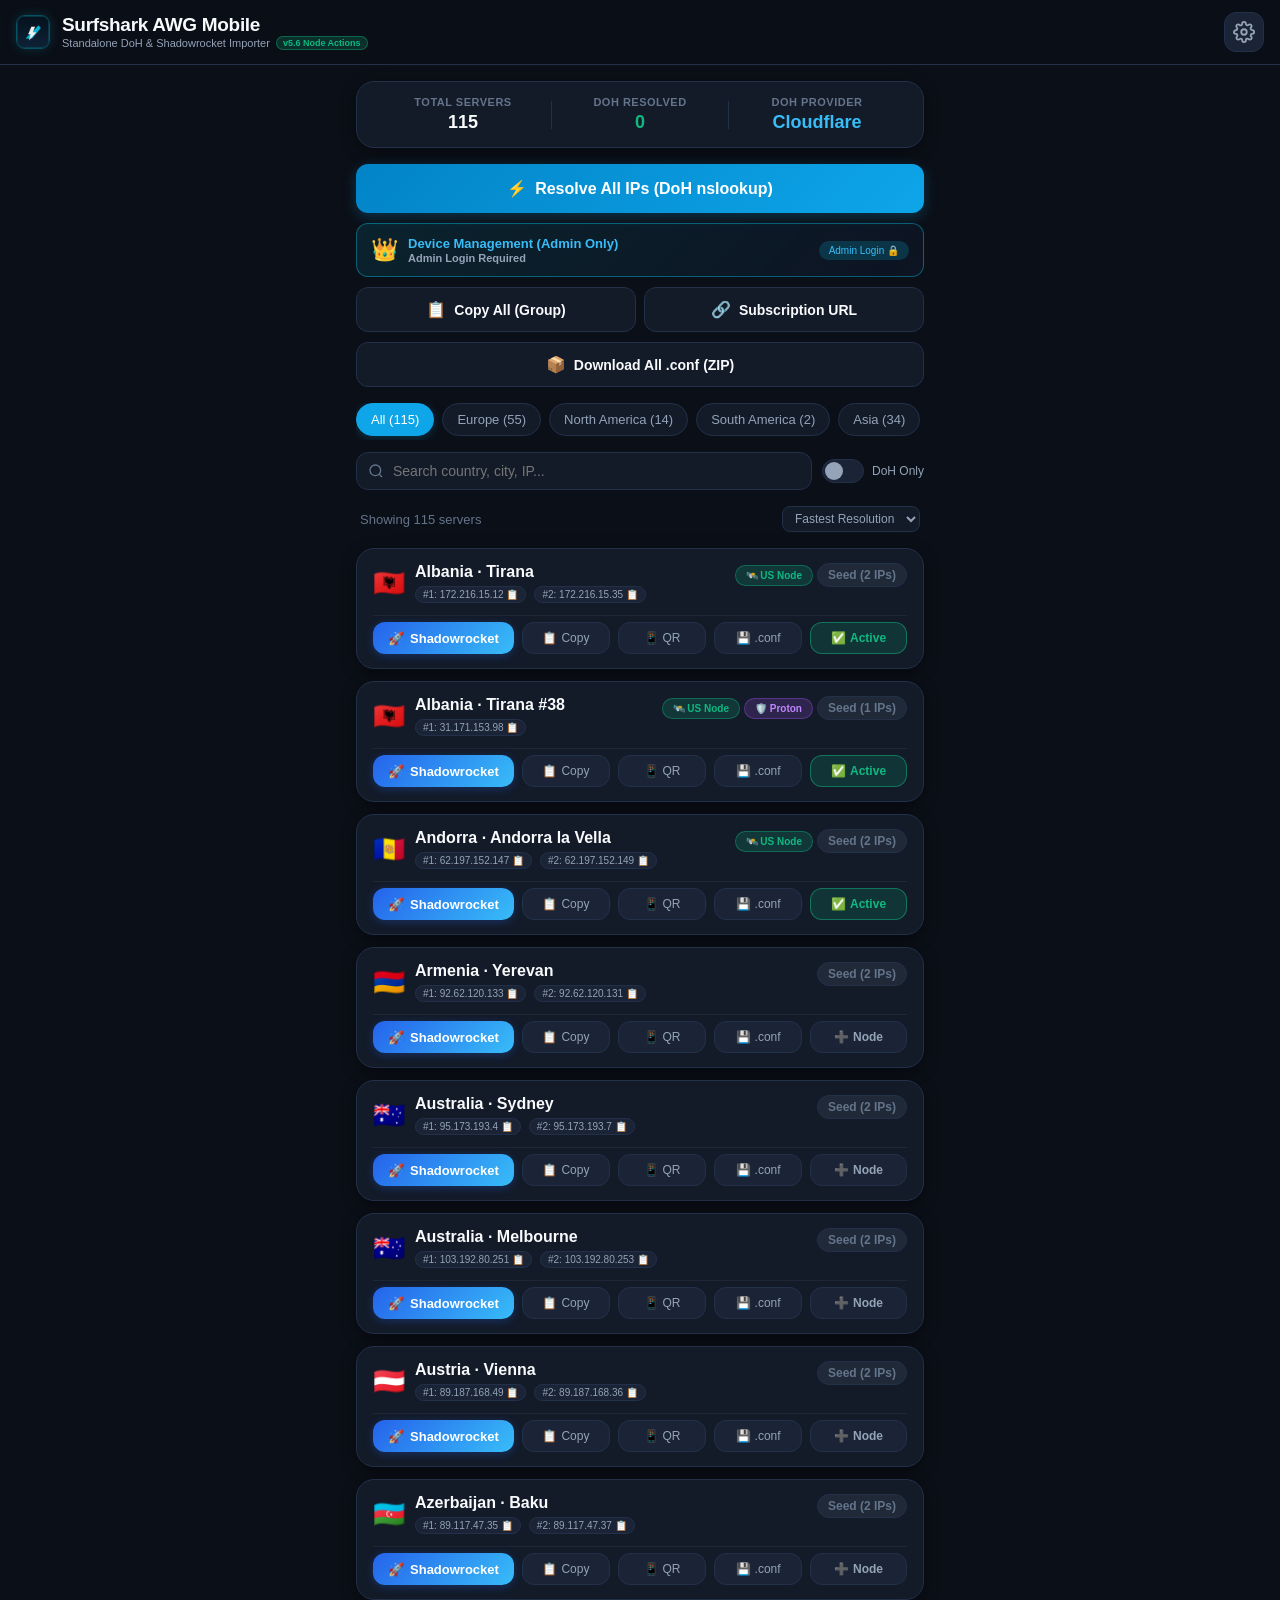
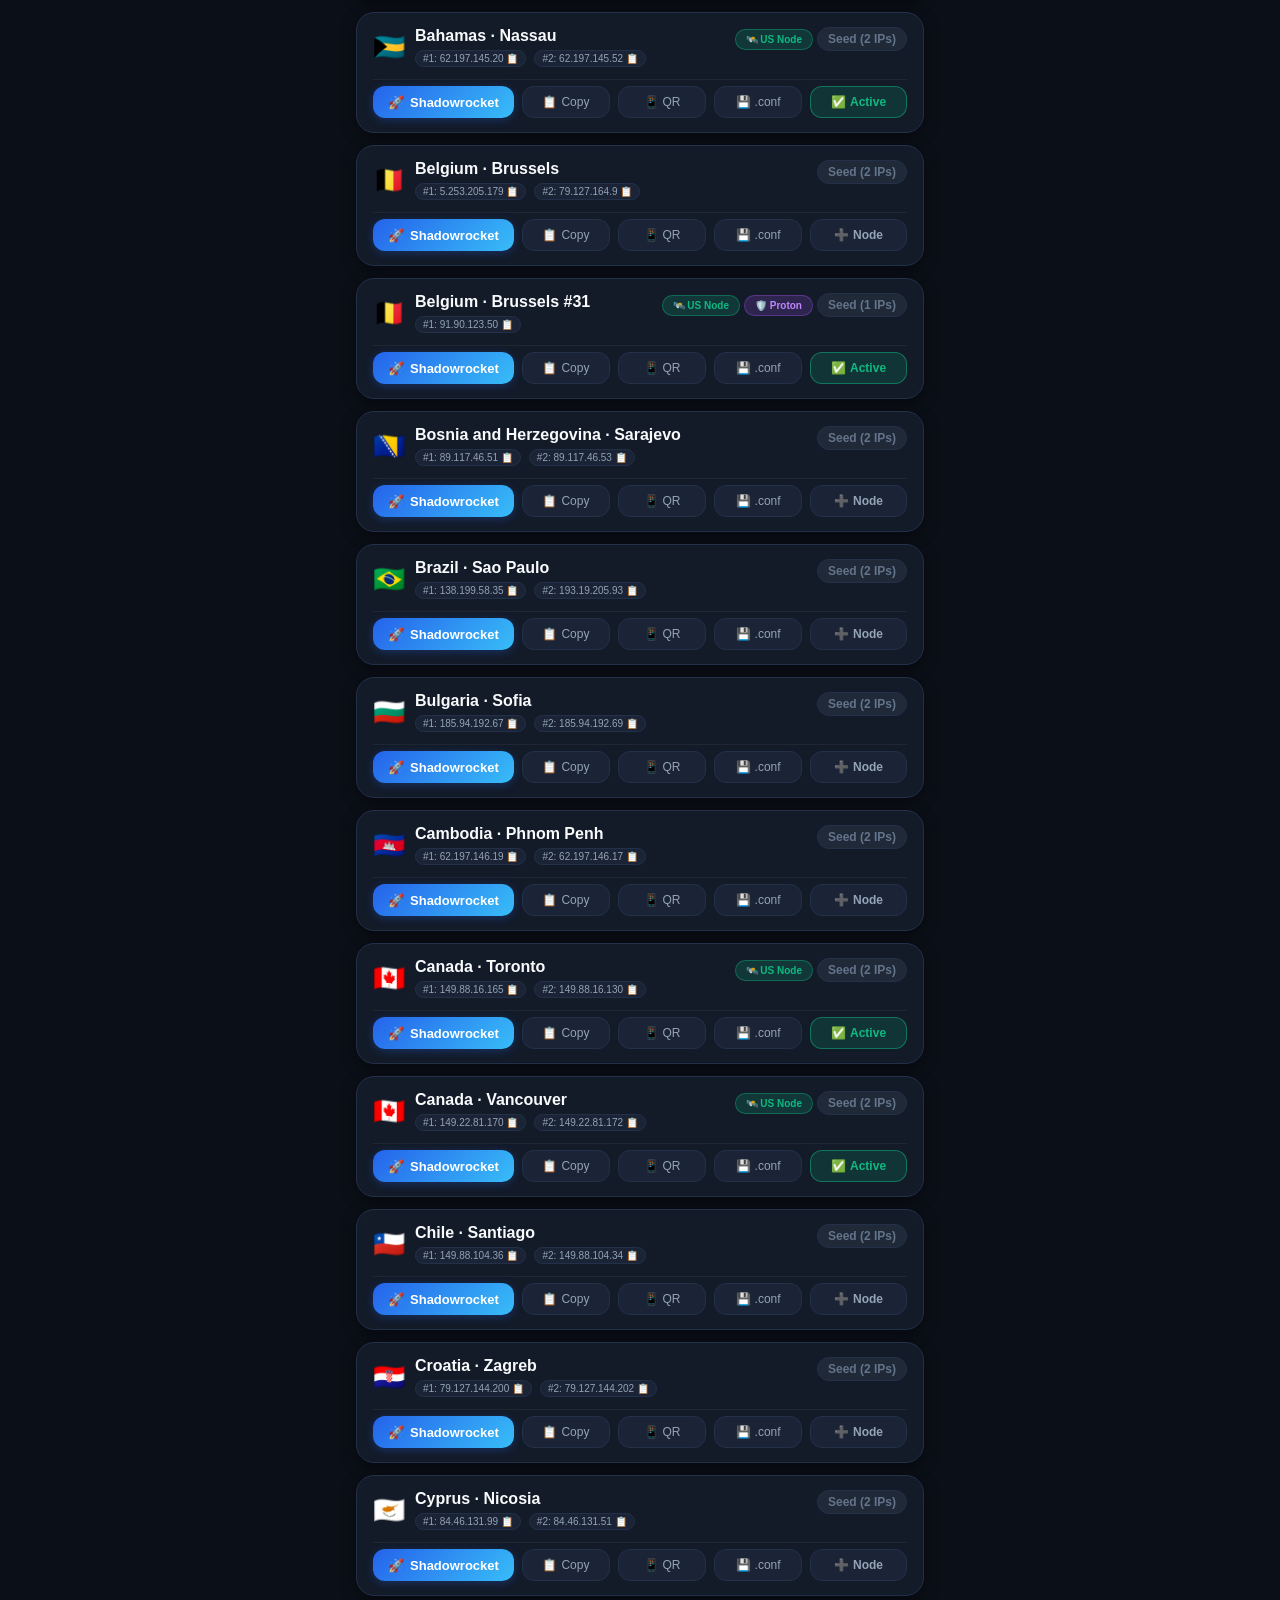
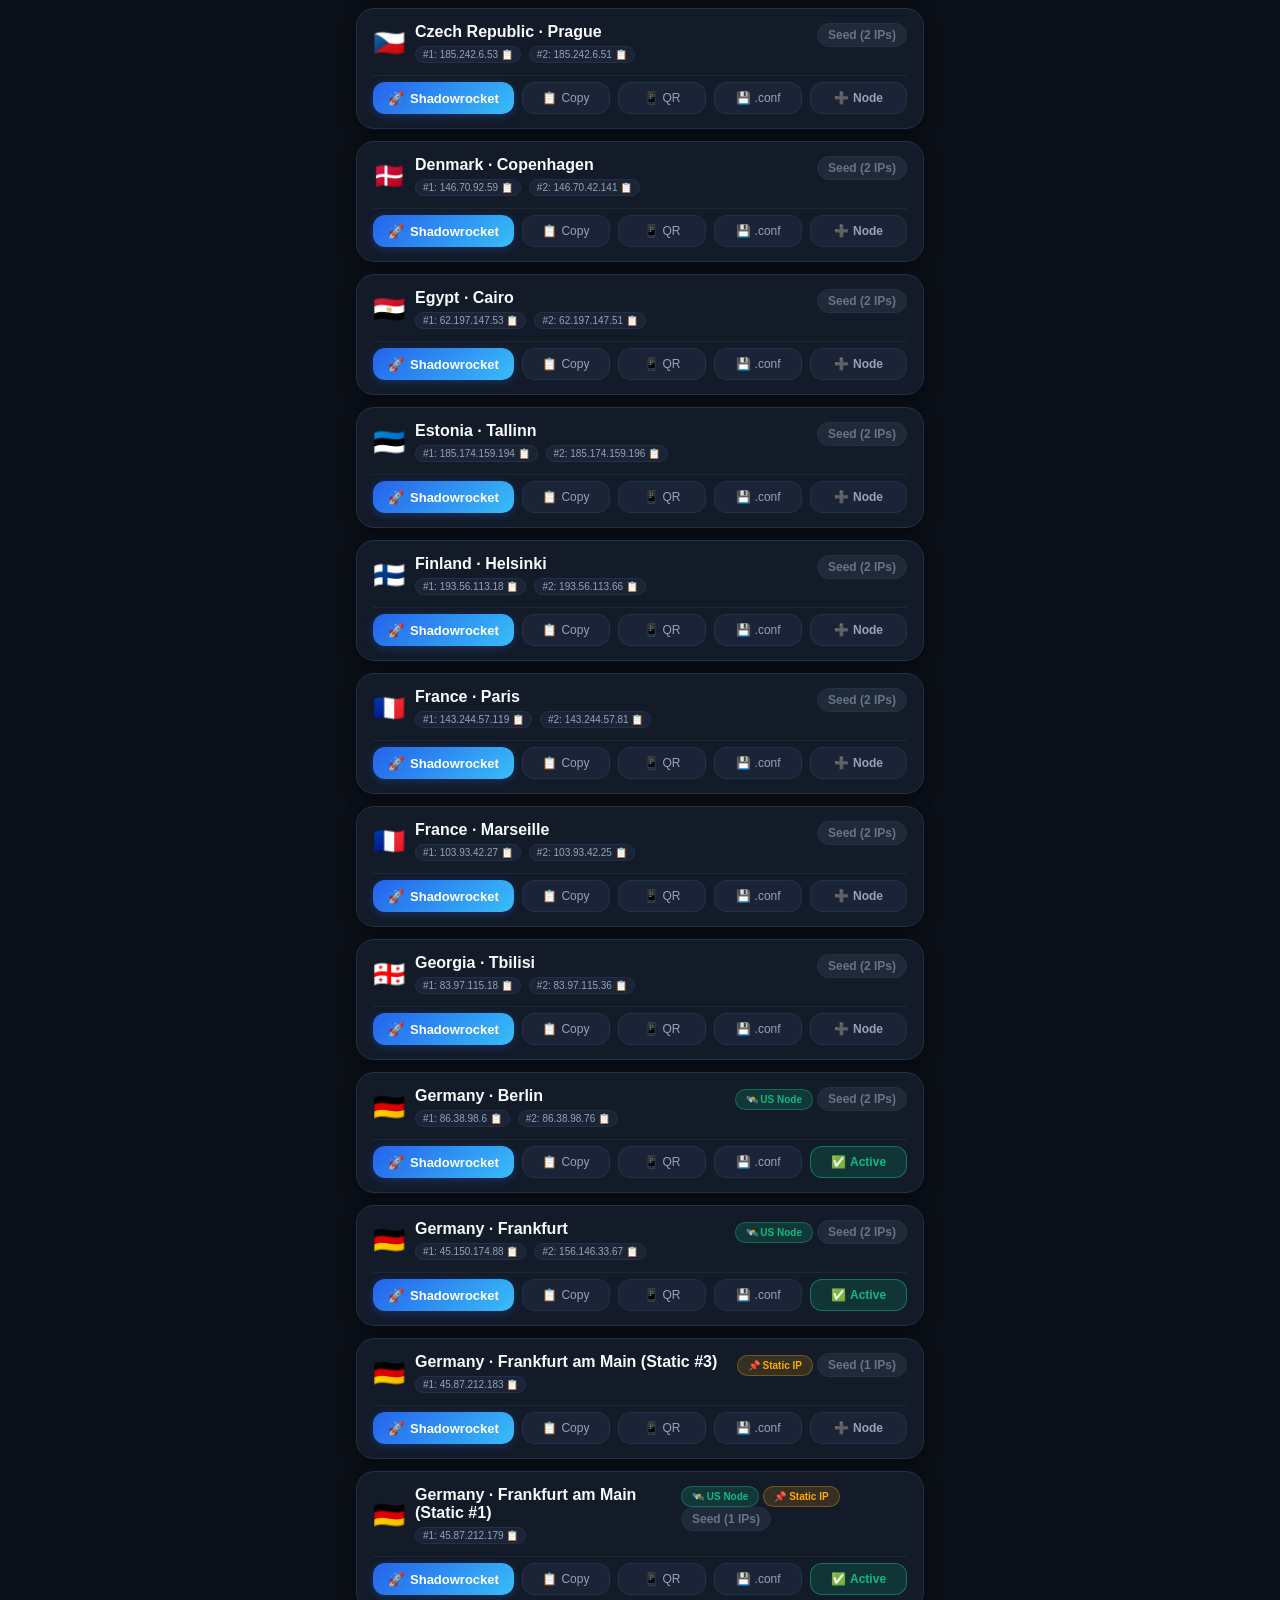
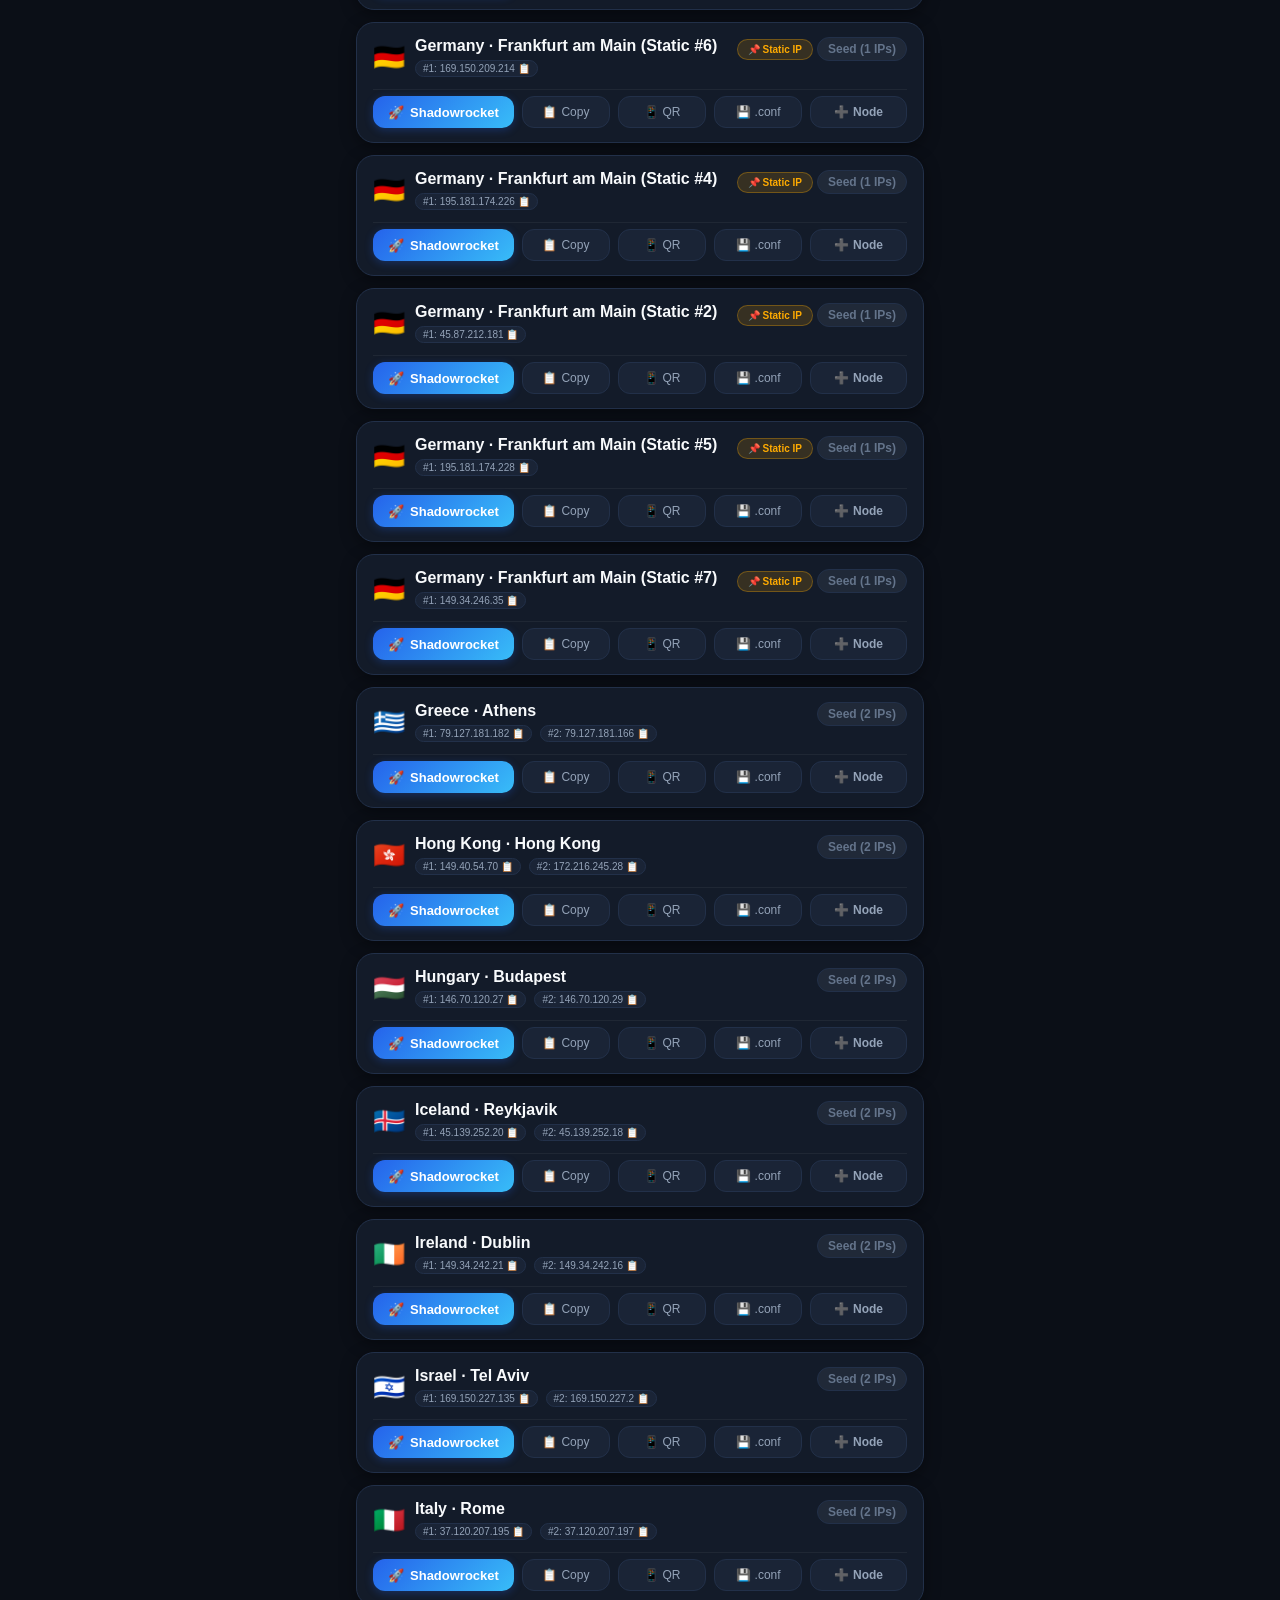
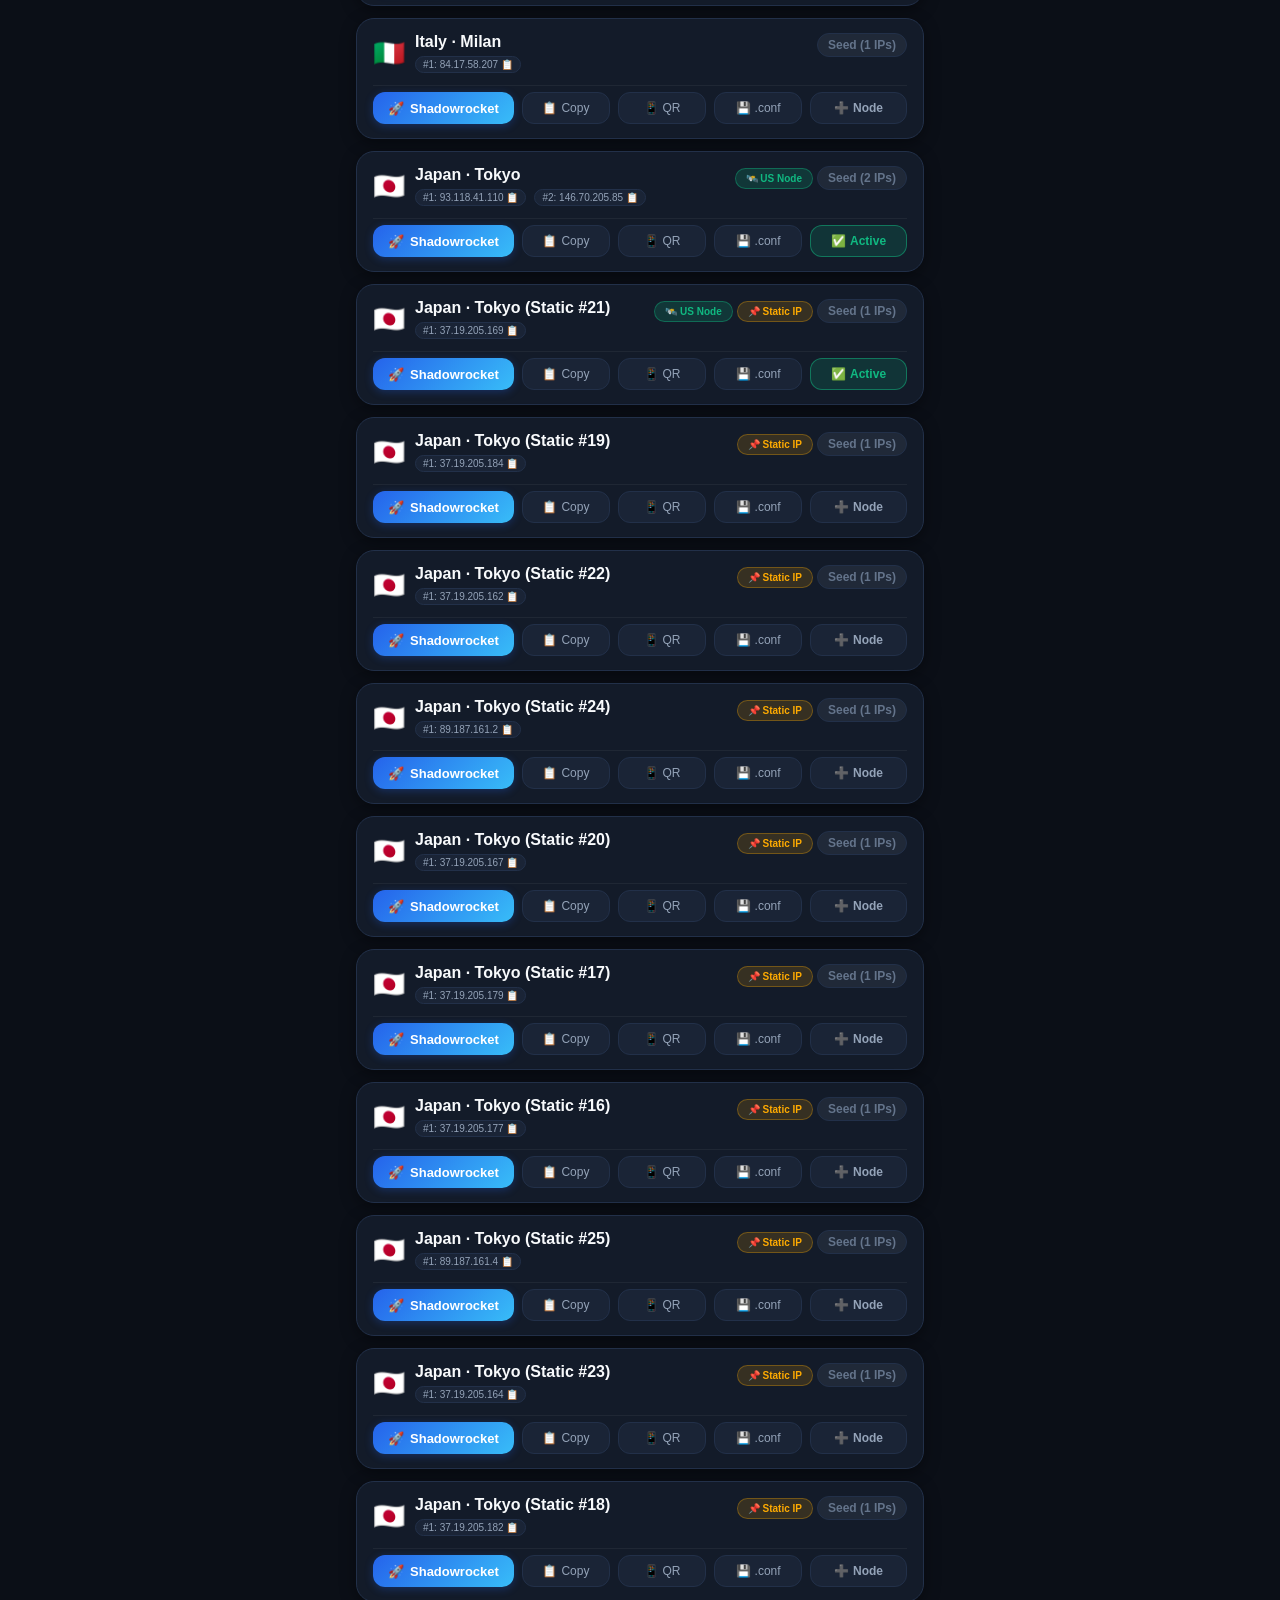
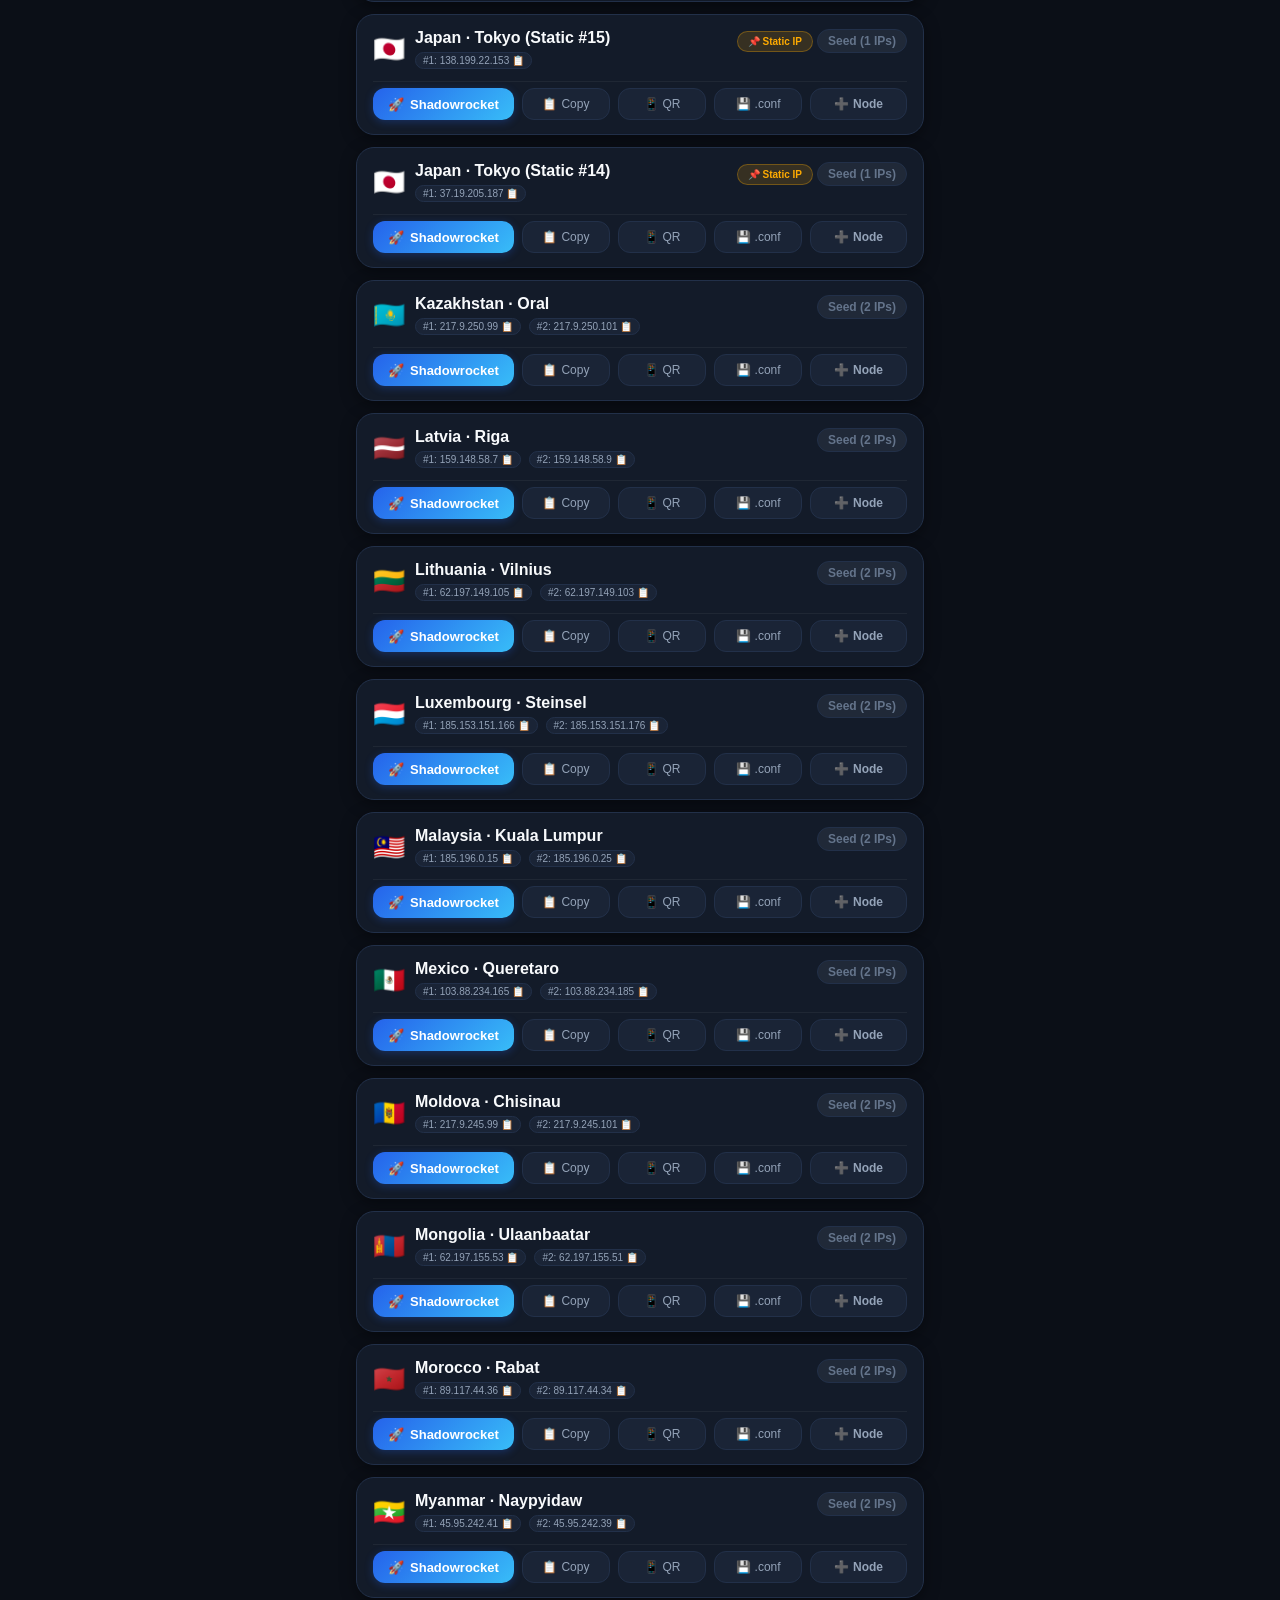
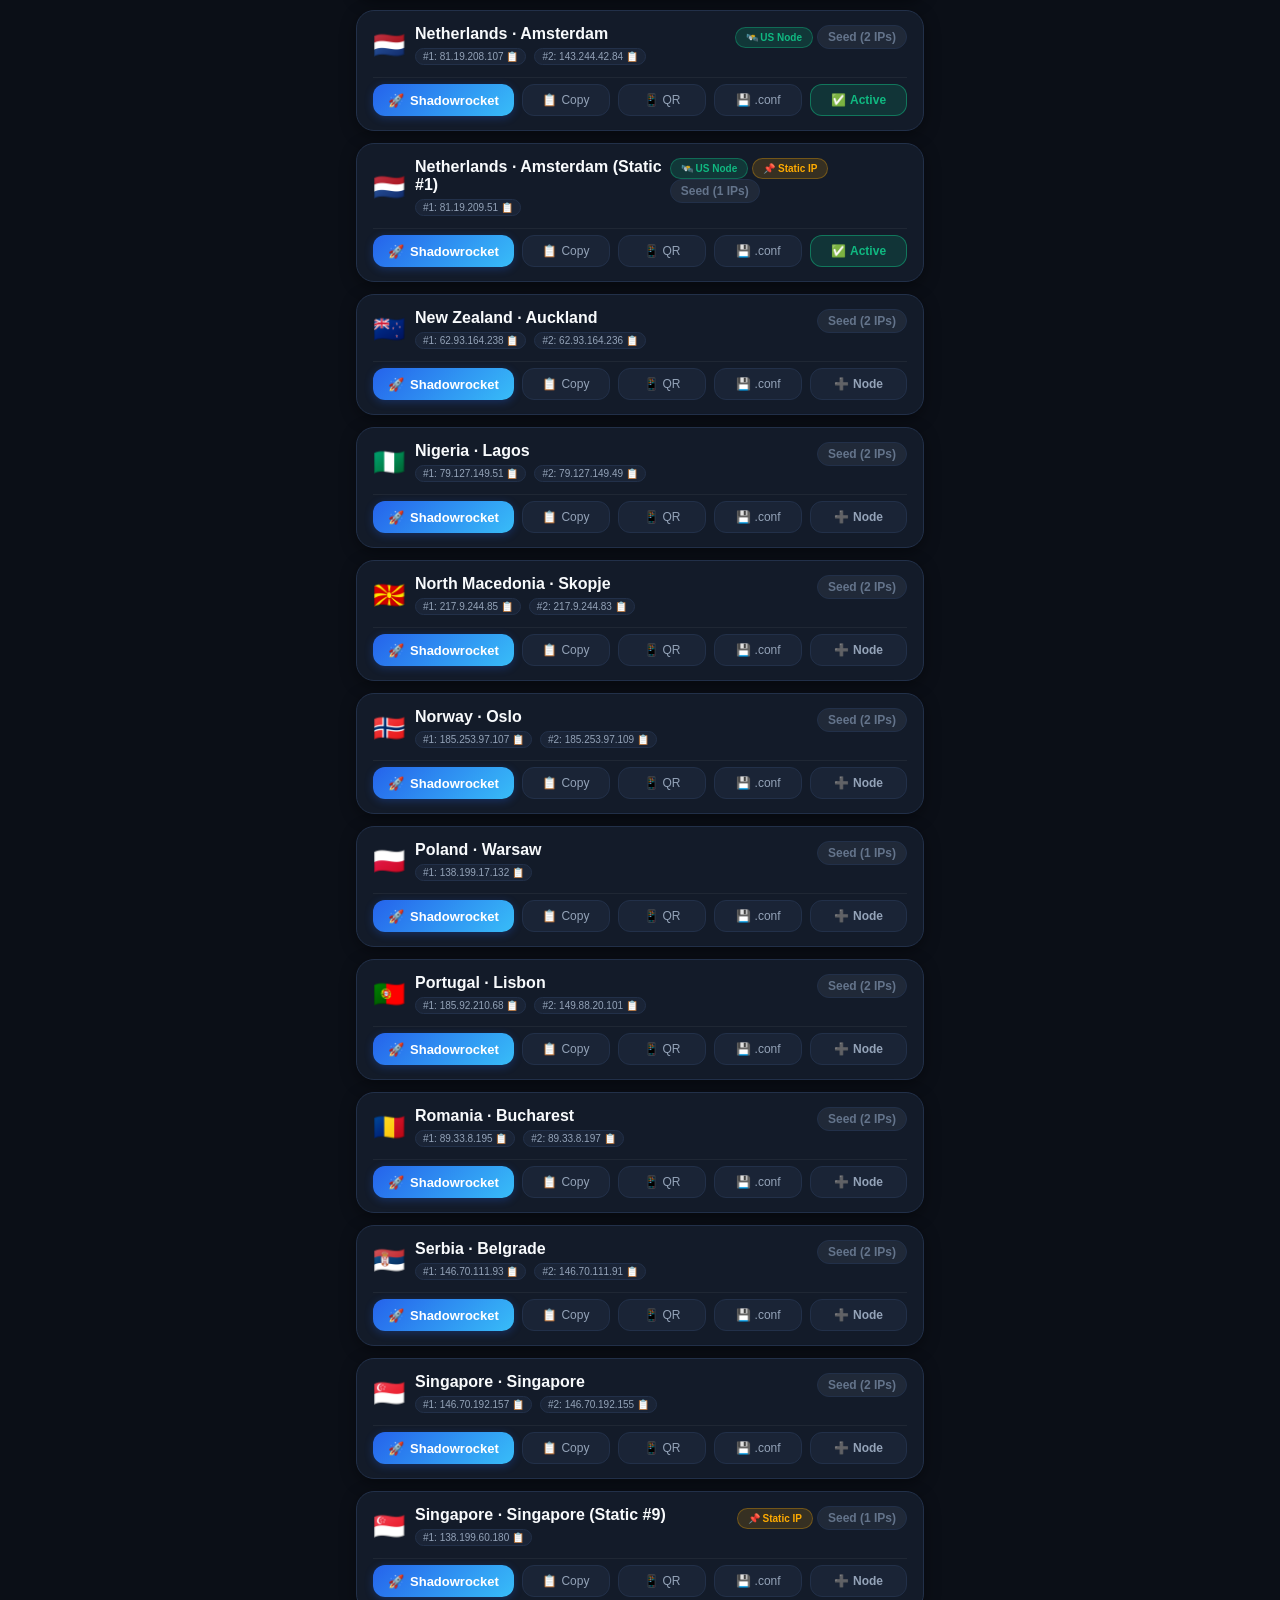
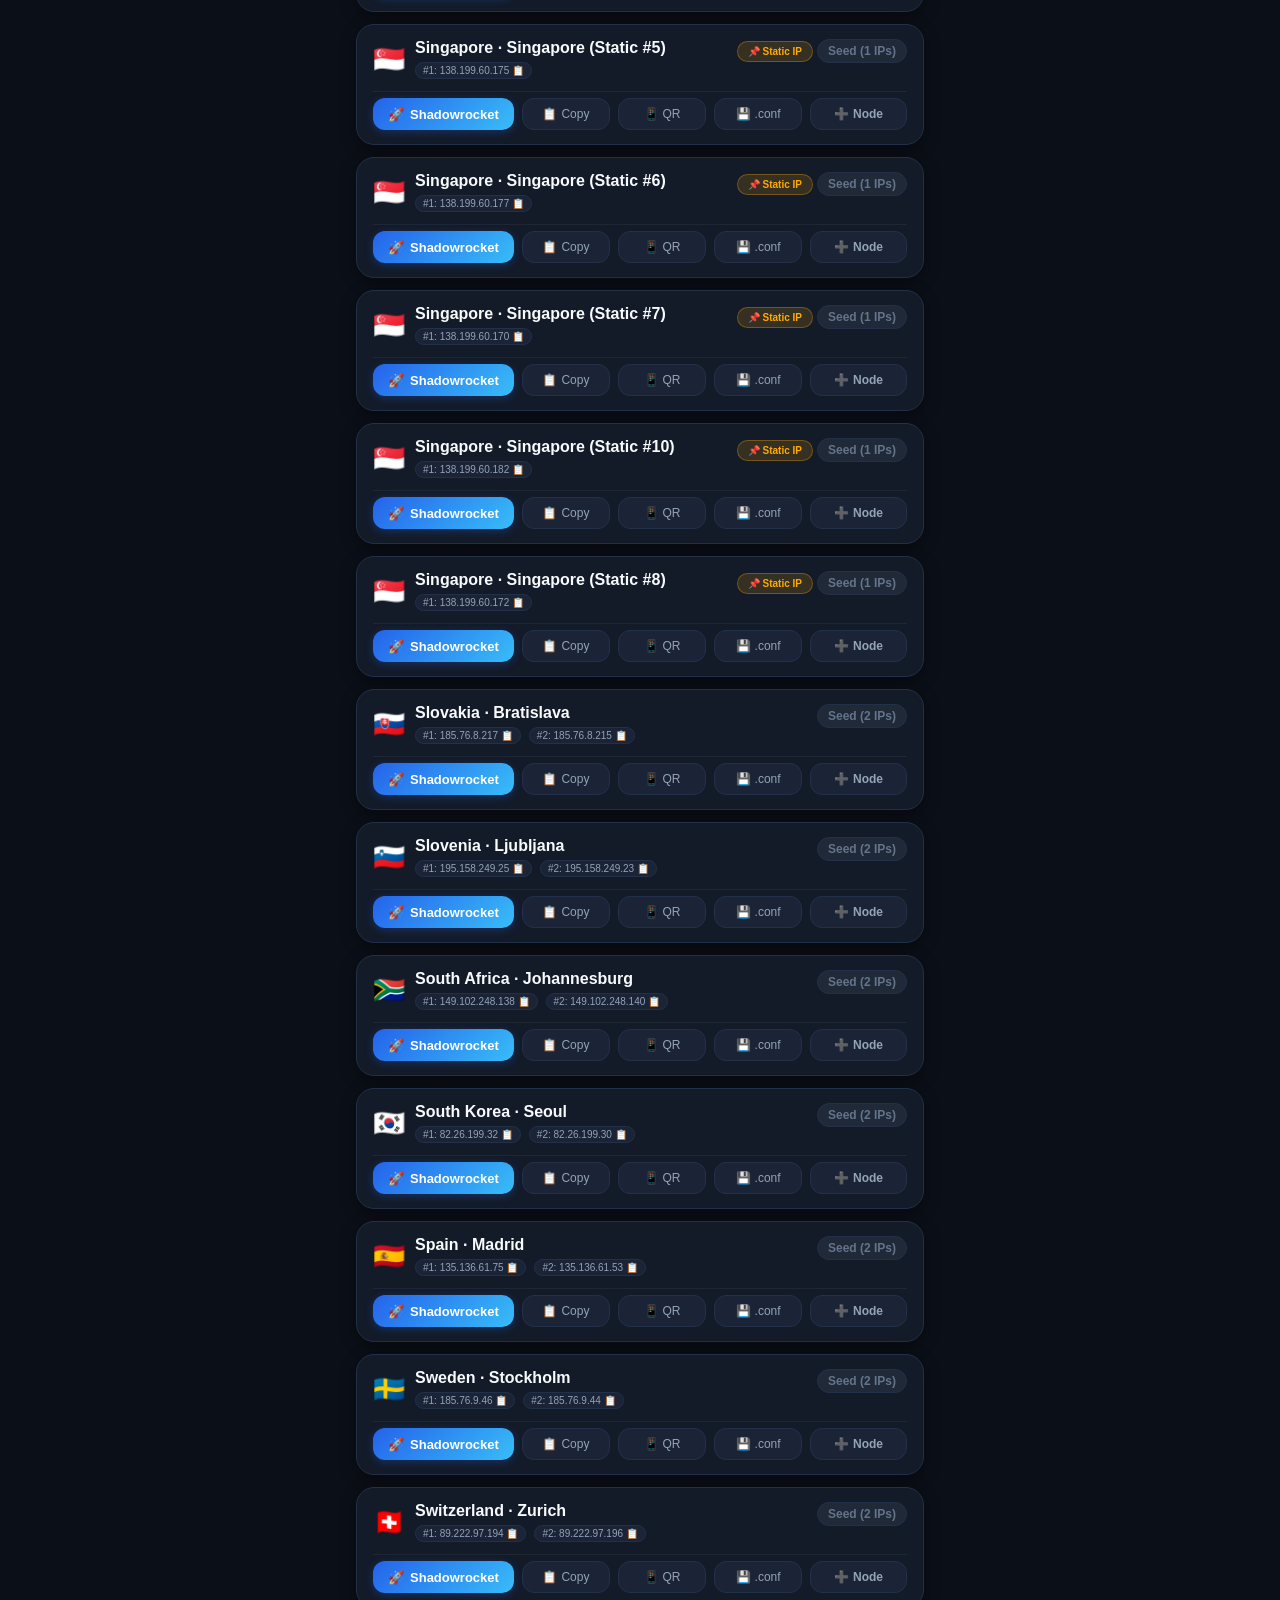
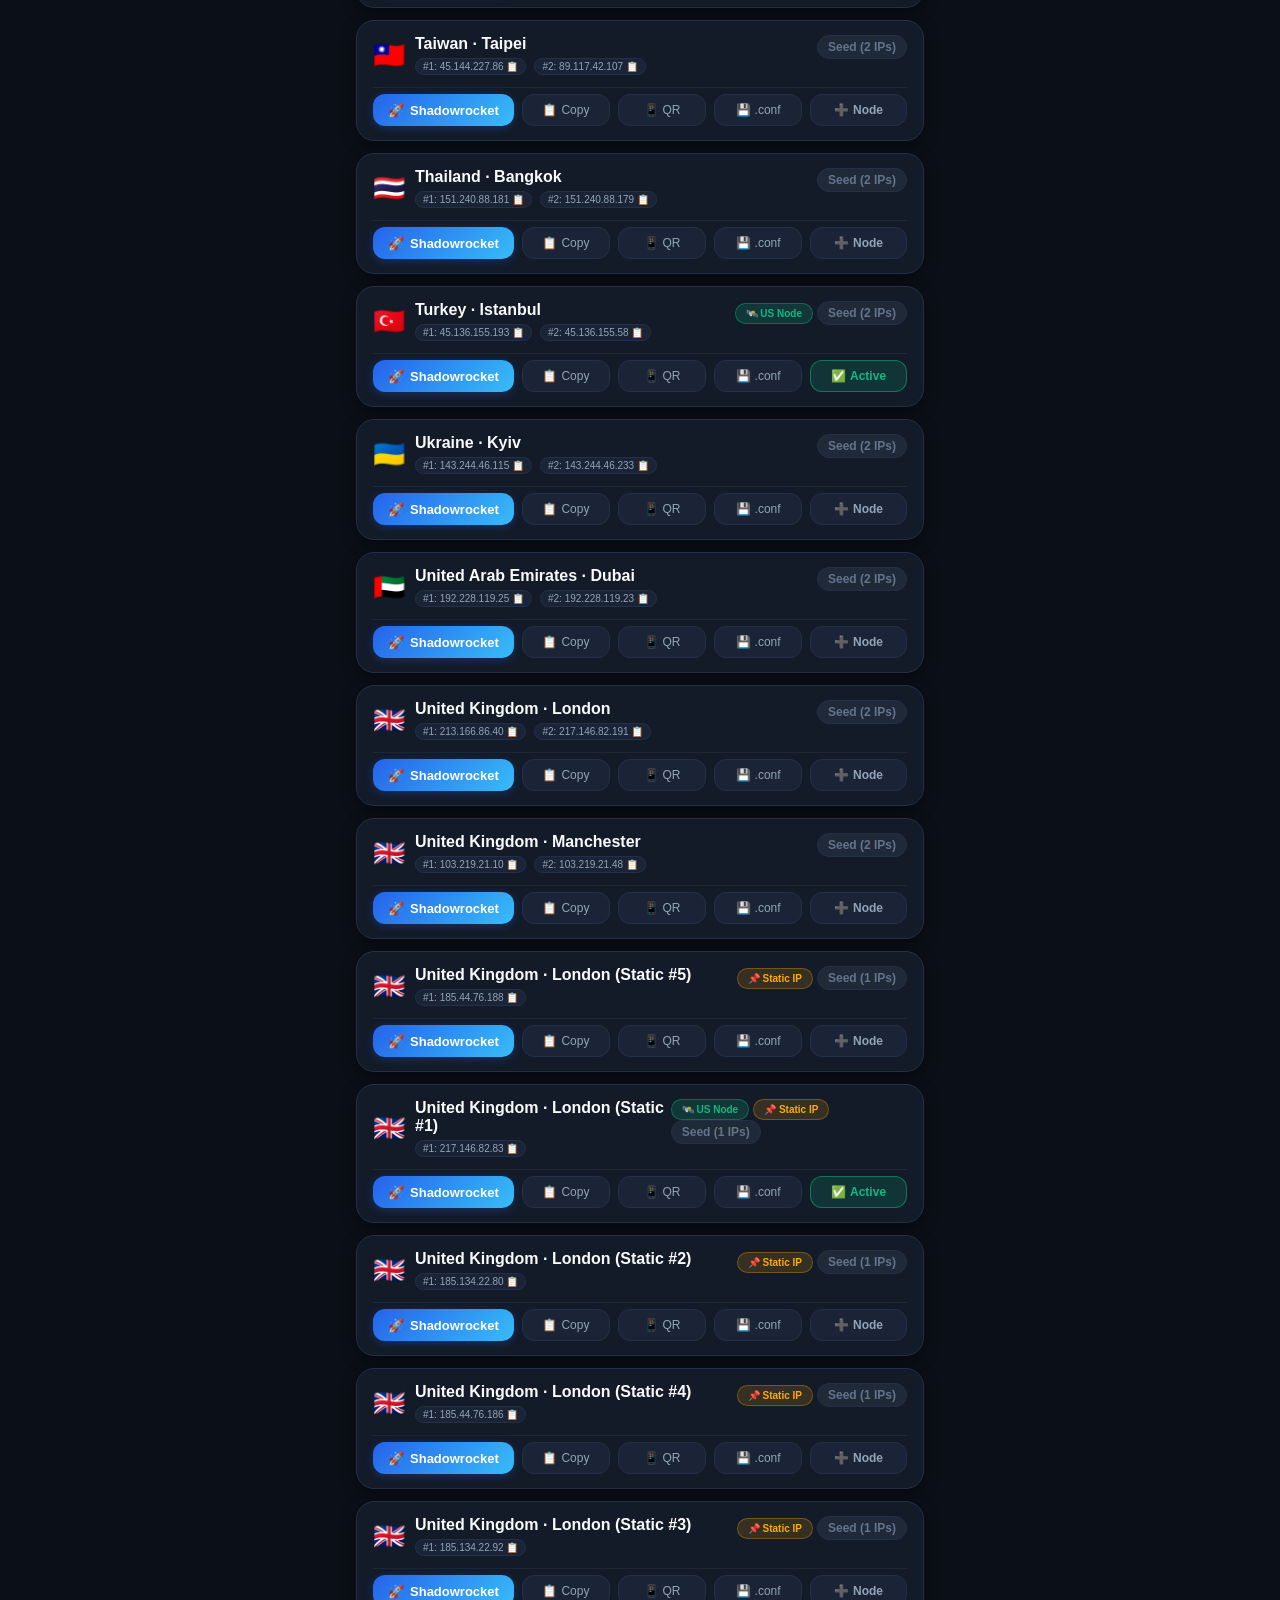
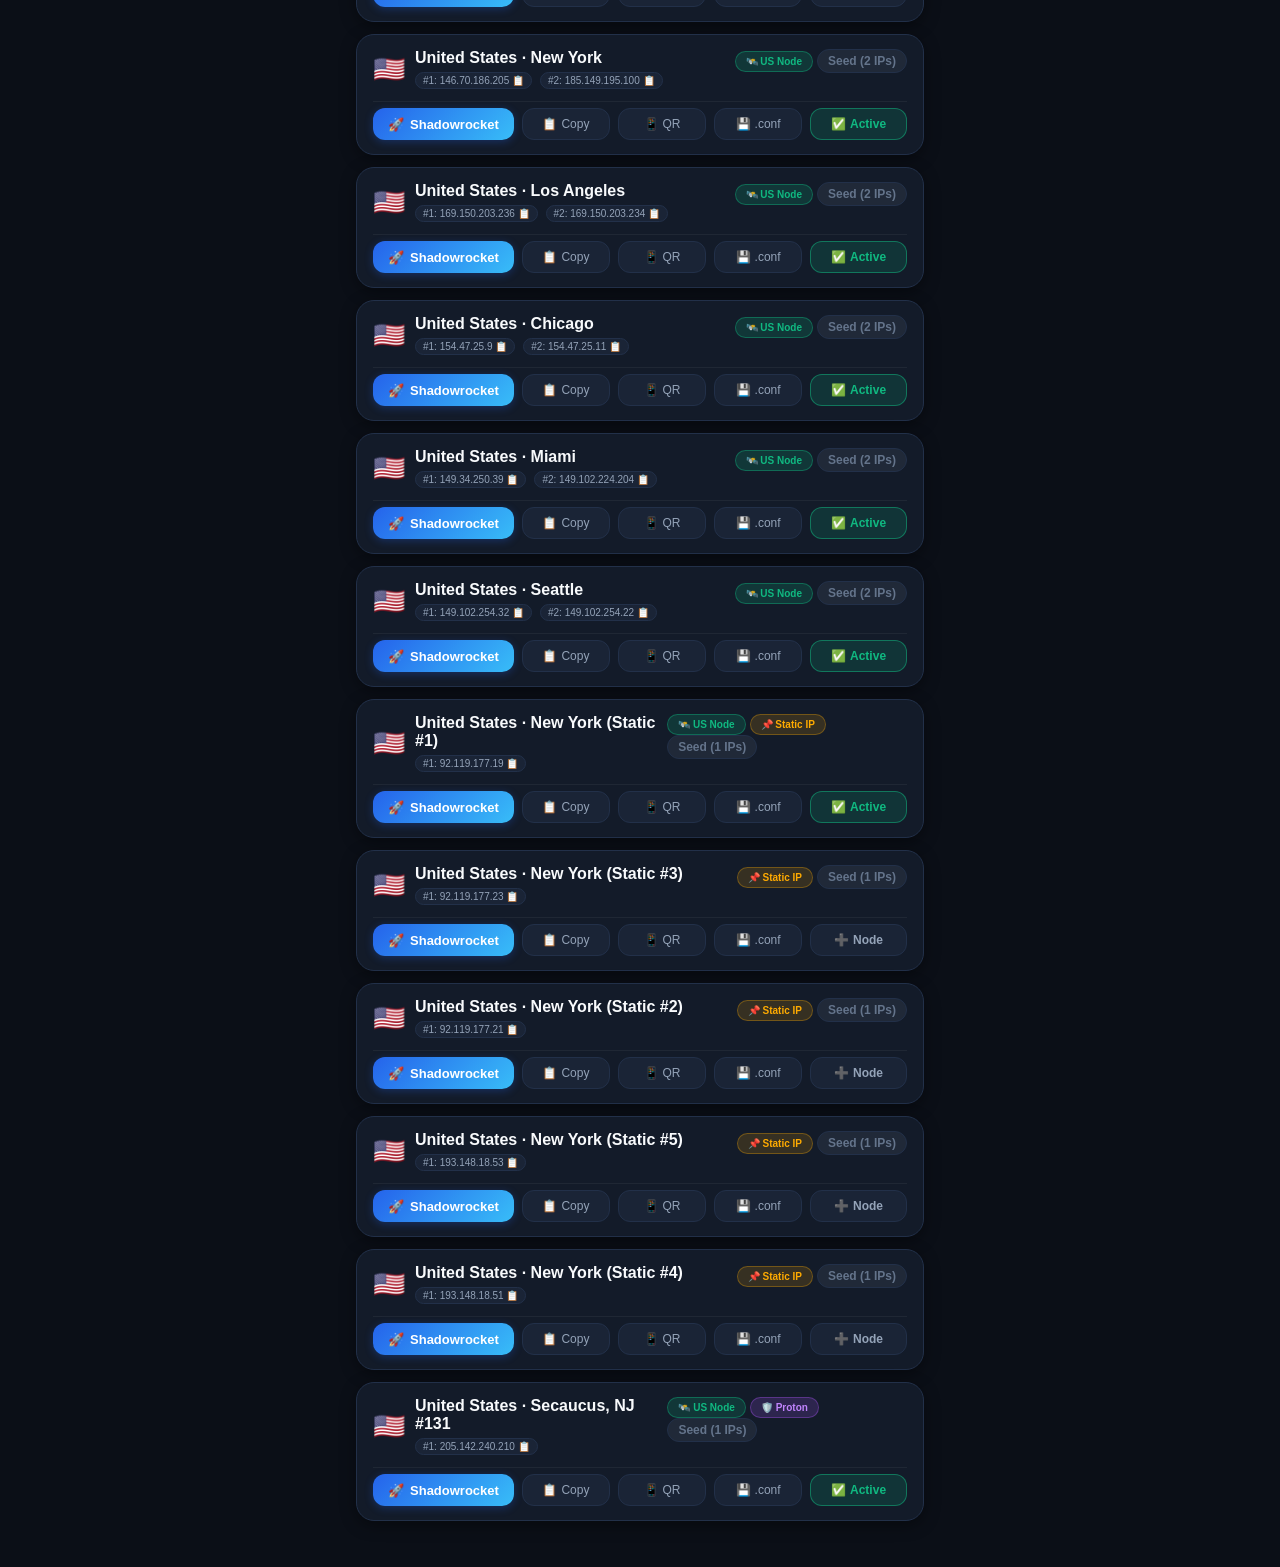
==== commit 982929d4: "chore(auto): update DoH resolved IPs and subscription nodes [skip ci]" ====
--- a/index.html
+++ b/index.html
@@ -2144,7 +2144,7 @@
 
     <script>
     // Embedded Seed Catalog of 76 Surfshark Clusters
-    const DEFAULT_SERVERS = [{"continent": "Europe", "country": "Albania", "country_code": "AL", "city": "Tirana", "hostname": "al-tia.prod.surfshark.com", "port": 51820, "public_key": "l8EOWPyzt/njrb74CADY4VOhns/TbUN6KFTbytHcFQw=", "resolved_ips": ["172.216.15.12", "172.216.15.35"], "secure_core": false, "port_forward": false, "server_name": "", "node_code": "al"}, {"continent": "Europe", "country": "Germany", "country_code": "DE", "city": "Berlin", "hostname": "de-ber.prod.surfshark.com", "port": 51820, "public_key": "d3ldwEjnFcbLwD1o8uC5xC3DaSNek8DGeTpOb/h/IE4=", "resolved_ips": ["86.38.98.68", "86.38.98.66"], "secure_core": false, "port_forward": false, "server_name": "", "node_code": "de"}, {"continent": "Europe", "country": "Germany", "country_code": "DE", "city": "Frankfurt", "hostname": "de-fra.prod.surfshark.com", "port": 51820, "public_key": "fJDA+OA6jzQxfRcoHfC27xz7m3C8/590fRjpntzSpGo=", "resolved_ips": ["149.102.230.135", "192.145.125.69"], "secure_core": false, "port_forward": false, "server_name": "", "node_code": "de"}, {"continent": "Europe", "country": "Netherlands", "country_code": "NL", "city": "Amsterdam", "hostname": "nl-ams.prod.surfshark.com", "port": 51820, "public_key": "Lxg3jAOKcBA9tGBtB6vEWMFl5LUEB6AwOpuniYn1cig=", "resolved_ips": ["143.244.42.69", "178.239.173.43"], "secure_core": false, "port_forward": false, "server_name": "", "node_code": "nl"}, {"continent": "Europe", "country": "United Kingdom", "country_code": "GB", "city": "London", "hostname": "uk-lon.prod.surfshark.com", "port": 51820, "public_key": "iBJRXLZwXuWWrOZE1ZrAXEKMgV/z0WjG0Tks5rnWLBI=", "resolved_ips": ["178.239.172.111", "138.199.29.200"], "secure_core": false, "port_forward": false, "server_name": "", "node_code": "gb"}, {"continent": "Europe", "country": "United Kingdom", "country_code": "GB", "city": "Manchester", "hostname": "uk-man.prod.surfshark.com", "port": 51820, "public_key": "9R8He1cP8Laf5MT58FcaEYtPW/qnN3M9MQThIXOIvHs=", "resolved_ips": ["103.219.21.26", "89.238.128.83"], "secure_core": false, "port_forward": false, "server_name": "", "node_code": "gb"}, {"continent": "Europe", "country": "France", "country_code": "FR", "city": "Paris", "hostname": "fr-par.prod.surfshark.com", "port": 51820, "public_key": "AsvLuvKKADdc67aA/vHA3vb61S6YnGGx2Pd4aP4wal8=", "resolved_ips": ["143.244.57.87", "82.102.18.181"], "secure_core": false, "port_forward": false, "server_name": "", "node_code": "fr"}, {"continent": "Europe", "country": "France", "country_code": "FR", "city": "Marseille", "hostname": "fr-mrs.prod.surfshark.com", "port": 51820, "public_key": "QYa3ZFLwWAHKiJzOcbM73K7KBE0tdJYuirbGb+uH0H0=", "resolved_ips": ["138.199.16.140", "138.199.16.142"], "secure_core": false, "port_forward": false, "server_name": "", "node_code": "fr"}, {"continent": "Europe", "country": "Switzerland", "country_code": "CH", "city": "Zurich", "hostname": "ch-zur.prod.surfshark.com", "port": 51820, "public_key": "qFuwaE8IyDbNBTNar3xAXRGaBdkTtmLh1uIGMJxTxUs=", "resolved_ips": ["156.146.62.54", "89.37.173.25"], "secure_core": false, "port_forward": false, "server_name": "", "node_code": "ch"}, {"continent": "Europe", "country": "Sweden", "country_code": "SE", "city": "Stockholm", "hostname": "se-sto.prod.surfshark.com", "port": 51820, "public_key": "oUFRc+2emXgogDVWnJF4RAzr72PyafCzMVeQOgG92lY=", "resolved_ips": ["185.76.9.57", "185.76.9.51"], "secure_core": false, "port_forward": false, "server_name": "", "node_code": "se"}, {"continent": "Europe", "country": "Norway", "country_code": "NO", "city": "Oslo", "hostname": "no-osl.prod.surfshark.com", "port": 51820, "public_key": "pXfZi2vsdd88qrnqh+bwqHG4IYD42pj3T1wCm3PIGmw=", "resolved_ips": ["185.253.97.109", "185.253.97.107"], "secure_core": false, "port_forward": false, "server_name": "", "node_code": "no"}, {"continent": "Europe", "country": "Finland", "country_code": "FI", "city": "Helsinki", "hostname": "fi-hel.prod.surfshark.com", "port": 51820, "public_key": "+nv/Z8I2VS0eRdZwkpQW3U9RmsboTz2MUF94jVg5w10=", "resolved_ips": ["193.56.113.6", "193.56.113.23"], "secure_core": false, "port_forward": false, "server_name": "", "node_code": "fi"}, {"continent": "Europe", "country": "Denmark", "country_code": "DK", "city": "Copenhagen", "hostname": "dk-cph.prod.surfshark.com", "port": 51820, "public_key": "peDjRPEdHHmo0hGootZ9f+MQCEXmziFkLhMTl2PeXRM=", "resolved_ips": ["146.70.92.51", "146.70.42.155"], "secure_core": false, "port_forward": false, "server_name": "", "node_code": "dk"}, {"continent": "Europe", "country": "Belgium", "country_code": "BE", "city": "Brussels", "hostname": "be-bru.prod.surfshark.com", "port": 51820, "public_key": "9wZOjtwuKEc0GBcvc3xJQ4Kjo8G3EMXu6zJRzbanOjc=", "resolved_ips": ["5.253.205.157", "5.253.205.155"], "secure_core": false, "port_forward": false, "server_name": "", "node_code": "be"}, {"continent": "Europe", "country": "Ireland", "country_code": "IE", "city": "Dublin", "hostname": "ie-dub.prod.surfshark.com", "port": 51820, "public_key": "TjYxodFNdGlefxnWqe9vWWJHnz3meYWWhiIJyU8rgg8=", "resolved_ips": ["149.34.242.97", "149.34.242.92"], "secure_core": false, "port_forward": false, "server_name": "", "node_code": "ie"}, {"continent": "Europe", "country": "Italy", "country_code": "IT", "city": "Rome", "hostname": "it-rom.prod.surfshark.com", "port": 51820, "public_key": "fqxSeDr7n249iywruwLMwkV3r36svPT1tLf9TJOTFAw=", "resolved_ips": ["37.120.207.189", "37.120.207.187"], "secure_core": false, "port_forward": false, "server_name": "", "node_code": "it"}, {"continent": "Europe", "country": "Italy", "country_code": "IT", "city": "Milan", "hostname": "it-mil.prod.surfshark.com", "port": 51820, "public_key": "vIMHzH5FHdVkrhOOc0u/FySVhumaLC3XUk39Wk34LnE=", "resolved_ips": ["84.17.58.202", "146.70.182.83"], "secure_core": false, "port_forward": false, "server_name": "", "node_code": "it"}, {"continent": "Europe", "country": "Spain", "country_code": "ES", "city": "Madrid", "hostname": "es-mad.prod.surfshark.com", "port": 51820, "public_key": "a30vOQfjwPzjRxGNi2dvSAMdaPHEYatR84cUjXKOwls=", "resolved_ips": ["212.102.48.10", "45.134.213.243"], "secure_core": false, "port_forward": false, "server_name": "", "node_code": "es"}, {"continent": "Europe", "country": "Portugal", "country_code": "PT", "city": "Lisbon", "hostname": "pt-lis.prod.surfshark.com", "port": 51820, "public_key": "JgYlpt7jFh0FV2QO0QQ3yFfsnqikUq977V3cObFGTQ4=", "resolved_ips": ["149.88.20.87", "149.88.20.85"], "secure_core": false, "port_forward": false, "server_name": "", "node_code": "pt"}, {"continent": "Europe", "country": "Austria", "country_code": "AT", "city": "Vienna", "hostname": "at-vie.prod.surfshark.com", "port": 51820, "public_key": "dPZe8Jq3Hu0k07MDk+Y4+AS2XHSLYalyg91TSFXRYEA=", "resolved_ips": ["87.249.133.19", "37.19.195.76"], "secure_core": false, "port_forward": false, "server_name": "", "node_code": "at"}, {"continent": "Europe", "country": "Poland", "country_code": "PL", "city": "Warsaw", "hostname": "pl-waw.prod.surfshark.com", "port": 51820, "public_key": "vBa3HK7QXietG64rHRLm085VMS2cAX2paeAaphB/SEU=", "resolved_ips": ["45.134.212.45", "45.134.212.48"], "secure_core": false, "port_forward": false, "server_name": "", "node_code": "pl"}, {"continent": "Europe", "country": "Czech Republic", "country_code": "CZ", "city": "Prague", "hostname": "cz-prg.prod.surfshark.com", "port": 51820, "public_key": "c1bfP+OBTj6WUe8NDH8d6nDTwpQicopfdkHFx3BIaSk=", "resolved_ips": ["185.242.6.123", "185.242.6.125"], "secure_core": false, "port_forward": false, "server_name": "", "node_code": "cz"}, {"continent": "Europe", "country": "Slovakia", "country_code": "SK", "city": "Bratislava", "hostname": "sk-bts.prod.surfshark.com", "port": 51820, "public_key": "T5b7+uwUFqN5r1WsfBXURpSnYCYRLFAVreKkIQHGOlw=", "resolved_ips": ["146.70.114.189", "146.70.114.187"], "secure_core": false, "port_forward": false, "server_name": "", "node_code": "sk"}, {"continent": "Europe", "country": "Hungary", "country_code": "HU", "city": "Budapest", "hostname": "hu-bud.prod.surfshark.com", "port": 51820, "public_key": "Pk3+iZNP0uWkDTSmEHlUeSA3WyiFXLXgYgAQ5wNyIBk=", "resolved_ips": ["146.70.120.37", "146.70.120.35"], "secure_core": false, "port_forward": false, "server_name": "", "node_code": "hu"}, {"continent": "Europe", "country": "Romania", "country_code": "RO", "city": "Bucharest", "hostname": "ro-buc.prod.surfshark.com", "port": 51820, "public_key": "uRT3uSAUwvm7Rp+s3n5V9JibsKHKAZ/8+SU3psG8QxI=", "resolved_ips": ["169.150.199.174", "169.150.199.171"], "secure_core": false, "port_forward": false, "server_name": "", "node_code": "ro"}, {"continent": "Europe", "country": "Bulgaria", "country_code": "BG", "city": "Sofia", "hostname": "bg-sof.prod.surfshark.com", "port": 51820, "public_key": "LQFiCiZcPEoYasKRLbCfXp2fYYsj8wiMr/L9u6hYqSo=", "resolved_ips": ["185.9.16.99", "185.9.16.107"], "secure_core": false, "port_forward": false, "server_name": "", "node_code": "bg"}, {"continent": "Europe", "country": "Greece", "country_code": "GR", "city": "Athens", "hostname": "gr-ath.prod.surfshark.com", "port": 51820, "public_key": "bXnjQGLhuauvBMg51YIAhwX40YqNL2ImyEub5DpHaBk=", "resolved_ips": ["79.127.181.180", "149.102.246.103"], "secure_core": false, "port_forward": false, "server_name": "", "node_code": "gr"}, {"continent": "Europe", "country": "Cyprus", "country_code": "CY", "city": "Nicosia", "hostname": "cy-nic.prod.surfshark.com", "port": 51820, "public_key": "kEAQgNChxGgrzoKPpCPFJKh0L1/5rXIq08KSY4g26zY=", "resolved_ips": ["84.46.131.99", "84.46.131.51"], "secure_core": false, "port_forward": false, "server_name": "", "node_code": "cy"}, {"continent": "Europe", "country": "Croatia", "country_code": "HR", "city": "Zagreb", "hostname": "hr-zag.prod.surfshark.com", "port": 51820, "public_key": "nIQmC5T4H0HX4yA2u/Z5rrbLQDAOLA+kFCdt8S94xXg=", "resolved_ips": ["149.102.247.139", "149.102.247.137"], "secure_core": false, "port_forward": false, "server_name": "", "node_code": "hr"}, {"continent": "Europe", "country": "Slovenia", "country_code": "SI", "city": "Ljubljana", "hostname": "si-lju.prod.surfshark.com", "port": 51820, "public_key": "yPdmxOfzm06fotkt/dlaAiyxWPaWfCuDPaUljNx+c38=", "resolved_ips": ["195.158.249.23", "195.158.249.25"], "secure_core": false, "port_forward": false, "server_name": "", "node_code": "si"}, {"continent": "Europe", "country": "Serbia", "country_code": "RS", "city": "Belgrade", "hostname": "rs-beg.prod.surfshark.com", "port": 51820, "public_key": "A3vmr6/umw5sP8anxNyipgi5oEnOnZdqB1K/cbQpMiI=", "resolved_ips": ["37.120.193.227", "37.120.193.229"], "secure_core": false, "port_forward": false, "server_name": "", "node_code": "rs"}, {"continent": "Europe", "country": "Bosnia and Herzegovina", "country_code": "BA", "city": "Sarajevo", "hostname": "ba-sjj.prod.surfshark.com", "port": 51820, "public_key": "hsm/ps/uxcsVNzT3OmV/l7ZWv+TRIS+IM+N6/nTymkw=", "resolved_ips": ["89.117.46.35", "89.117.46.37"], "secure_core": false, "port_forward": false, "server_name": "", "node_code": "ba"}, {"continent": "Europe", "country": "North Macedonia", "country_code": "MK", "city": "Skopje", "hostname": "mk-skp.prod.surfshark.com", "port": 51820, "public_key": "dZNq48noPkey9rwSbAU+masbafpDSaAmtAMaP+gzLxA=", "resolved_ips": ["217.9.244.101", "217.9.244.99"], "secure_core": false, "port_forward": false, "server_name": "", "node_code": "mk"}, {"continent": "Europe", "country": "Estonia", "country_code": "EE", "city": "Tallinn", "hostname": "ee-tll.prod.surfshark.com", "port": 51820, "public_key": "CsdrT+WfcMRPhrOWgZeHj9DQiQtJfYFci94K5ztjr2E=", "resolved_ips": ["185.174.159.123", "185.174.159.121"], "secure_core": false, "port_forward": false, "server_name": "", "node_code": "ee"}, {"continent": "Europe", "country": "Latvia", "country_code": "LV", "city": "Riga", "hostname": "lv-rig.prod.surfshark.com", "port": 51820, "public_key": "EmghYf9rIpwOQ0uIjIxgCXs/WwHJthNvPIv5iKseE3A=", "resolved_ips": ["159.148.58.12", "159.148.58.14"], "secure_core": false, "port_forward": false, "server_name": "", "node_code": "lv"}, {"continent": "Europe", "country": "Lithuania", "country_code": "LT", "city": "Vilnius", "hostname": "lt-vno.prod.surfshark.com", "port": 51820, "public_key": "pC7xJD56uFFJ7qHpe3XvXXhjwZcoMco09ySHOg4h+iA=", "resolved_ips": ["62.197.149.115", "62.197.149.123"], "secure_core": false, "port_forward": false, "server_name": "", "node_code": "lt"}, {"continent": "Europe", "country": "Moldova", "country_code": "MD", "city": "Chisinau", "hostname": "md-chi.prod.surfshark.com", "port": 51820, "public_key": "4Exn42t337sxoBzYHxgmDBNq+AhTYz6nvEj98TWY50Y=", "resolved_ips": ["217.9.245.83", "217.9.245.85"], "secure_core": false, "port_forward": false, "server_name": "", "node_code": "md"}, {"continent": "Europe", "country": "Ukraine", "country_code": "UA", "city": "Kyiv", "hostname": "ua-iev.prod.surfshark.com", "port": 51820, "public_key": "wy+PhWBP715KfBrsQR4P3JUalYc9a77FmZWQinwYLmo=", "resolved_ips": ["143.244.46.120", "143.244.46.228"], "secure_core": false, "port_forward": false, "server_name": "", "node_code": "ua"}, {"continent": "Europe", "country": "Iceland", "country_code": "IS", "city": "Reykjavik", "hostname": "is-rkv.prod.surfshark.com", "port": 51820, "public_key": "d0m2sIa0JGcxCBvoWDU77SjmPoiWI/oKoX1TL2f2fTA=", "resolved_ips": ["45.139.252.114", "45.139.252.112"], "secure_core": false, "port_forward": false, "server_name": "", "node_code": "is"}, {"continent": "Europe", "country": "Luxembourg", "country_code": "LU", "city": "Steinsel", "hostname": "lu-ste.prod.surfshark.com", "port": 51820, "public_key": "68JVBL/M2AYQ9gYHtcpmZ6Pl+ayhJjTL2sr6Ej1VEFg=", "resolved_ips": ["185.153.151.169", "185.153.151.174"], "secure_core": false, "port_forward": false, "server_name": "", "node_code": "lu"}, {"continent": "Europe", "country": "Turkey", "country_code": "TR", "city": "Istanbul", "hostname": "tr-ist.prod.surfshark.com", "port": 51820, "public_key": "sF/TlxU9XaDN3QQBT/lu2Pw9qpD3XpDqLBfInBtff2A=", "resolved_ips": ["87.249.139.185", "87.249.139.183"], "secure_core": false, "port_forward": false, "server_name": "", "node_code": "tr"}, {"continent": "Asia", "country": "Armenia", "country_code": "AM", "city": "Yerevan", "hostname": "am-evn.prod.surfshark.com", "port": 51820, "public_key": "B+aSYrw7JSq7b60uK0nrMQGCiJ48QwiUp/aoRpYX2lU=", "resolved_ips": ["92.62.120.133", "92.62.120.131"], "secure_core": false, "port_forward": false, "server_name": "", "node_code": "am"}, {"continent": "Asia", "country": "Azerbaijan", "country_code": "AZ", "city": "Baku", "hostname": "az-bak.prod.surfshark.com", "port": 51820, "public_key": "pvWYTFxIpqo25NGTertIIWnccS/sUQ6fIkqd8XJYzEI=", "resolved_ips": ["89.117.47.67", "89.117.47.69"], "secure_core": false, "port_forward": false, "server_name": "", "node_code": "az"}, {"continent": "Asia", "country": "Georgia", "country_code": "GE", "city": "Tbilisi", "hostname": "ge-tbs.prod.surfshark.com", "port": 51820, "public_key": "L79E4IoaVZBXOyoMM82TvUIbiKlloRbUnT8R2Cl3PVM=", "resolved_ips": ["83.97.115.36", "83.97.115.18"], "secure_core": false, "port_forward": false, "server_name": "", "node_code": "ge"}, {"continent": "Asia", "country": "Kazakhstan", "country_code": "KZ", "city": "Oral", "hostname": "kz-ura.prod.surfshark.com", "port": 51820, "public_key": "c8SPrUWVMjSm3xdZRF4eg57sdEo2TFmBDVKP+A+quHM=", "resolved_ips": ["217.9.250.83", "217.9.250.99"], "secure_core": false, "port_forward": false, "server_name": "", "node_code": "kz"}, {"continent": "Asia", "country": "United Arab Emirates", "country_code": "AE", "city": "Dubai", "hostname": "ae-dub.prod.surfshark.com", "port": 51820, "public_key": "6dZGkg0iAMgQuOCGknAgBAqDEeJeBQ4Of5eblO4aNC8=", "resolved_ips": ["192.228.119.13", "192.228.119.11"], "secure_core": false, "port_forward": false, "server_name": "", "node_code": "ae"}, {"continent": "Asia", "country": "Israel", "country_code": "IL", "city": "Tel Aviv", "hostname": "il-tlv.prod.surfshark.com", "port": 51820, "public_key": "ZEG2fUrtohnVePblUlDM6wyyeTobzsABnMjTTFmqNUE=", "resolved_ips": ["169.150.227.140", "169.150.227.147"], "secure_core": false, "port_forward": false, "server_name": "", "node_code": "il"}, {"continent": "Asia", "country": "Singapore", "country_code": "SG", "city": "Singapore", "hostname": "sg-sng.prod.surfshark.com", "port": 51820, "public_key": "MGfgkhJsMVMTO33h1wr76+z6gQr/93VcGdClfbaPsnU=", "resolved_ips": ["89.187.163.215", "89.187.163.200"], "secure_core": false, "port_forward": false, "server_name": "", "node_code": "sg"}, {"continent": "Asia", "country": "Japan", "country_code": "JP", "city": "Tokyo", "hostname": "jp-tok.prod.surfshark.com", "port": 51820, "public_key": "YJSjrc/WWOjQUyUi4iYcHb7LsWWoCY+2fK8/8VtC/BY=", "resolved_ips": ["93.118.41.94", "154.47.23.120"], "secure_core": false, "port_forward": false, "server_name": "", "node_code": "jp"}, {"continent": "Asia", "country": "South Korea", "country_code": "KR", "city": "Seoul", "hostname": "kr-seo.prod.surfshark.com", "port": 51820, "public_key": "bD/m2mdKxJXG2wTkLsmWpiW8xZwkDdrrrwC44auOhQg=", "resolved_ips": ["61.97.248.24", "61.97.248.26"], "secure_core": false, "port_forward": false, "server_name": "", "node_code": "kr"}, {"continent": "Asia", "country": "Hong Kong", "country_code": "HK", "city": "Hong Kong", "hostname": "hk-hkg.prod.surfshark.com", "port": 51820, "public_key": "JYHdktdtuM7inbtsxRKSDpnBVTWQ5+QLZ/cWWmf4VRg=", "resolved_ips": ["172.216.245.26", "138.199.62.149"], "secure_core": false, "port_forward": false, "server_name": "", "node_code": "hk"}, {"continent": "Asia", "country": "Taiwan", "country_code": "TW", "city": "Taipei", "hostname": "tw-tai.prod.surfshark.com", "port": 51820, "public_key": "P0vaGUOUE7V5bbGOYY2WgQeZnTZEHvIr+dfebU7W4Ao=", "resolved_ips": ["45.144.227.5", "45.144.227.7"], "secure_core": false, "port_forward": false, "server_name": "", "node_code": "tw"}, {"continent": "Asia", "country": "Malaysia", "country_code": "MY", "city": "Kuala Lumpur", "hostname": "my-kul.prod.surfshark.com", "port": 51820, "public_key": "AS84LXlJfgBwGHc70MvtGRxsMqNNucZ2pNOBayJUm04=", "resolved_ips": ["202.176.4.57", "202.176.4.59"], "secure_core": false, "port_forward": false, "server_name": "", "node_code": "my"}, {"continent": "Asia", "country": "Thailand", "country_code": "TH", "city": "Bangkok", "hostname": "th-bkk.prod.surfshark.com", "port": 51820, "public_key": "OoFY46j/w4uQFyFu/OQ/h3x+ymJ1DJ4UR1fwGNxOxk0=", "resolved_ips": ["151.240.88.149", "151.240.88.147"], "secure_core": false, "port_forward": false, "server_name": "", "node_code": "th"}, {"continent": "Oceania", "country": "Australia", "country_code": "AU", "city": "Sydney", "hostname": "au-syd.prod.surfshark.com", "port": 51820, "public_key": "Y5KM9kHdM0upMsIJWUQquOY1RgkWX69AHw/Dl5KyIk4=", "resolved_ips": ["138.199.33.74", "180.149.228.171"], "secure_core": false, "port_forward": false, "server_name": "", "node_code": "au"}, {"continent": "Oceania", "country": "Australia", "country_code": "AU", "city": "Melbourne", "hostname": "au-mel.prod.surfshark.com", "port": 51820, "public_key": "yYX9yLjHOSWVAsaujcIVWAxF9wYMmHupG1RtJk+u21o=", "resolved_ips": ["103.192.80.219", "103.192.80.221"], "secure_core": false, "port_forward": false, "server_name": "", "node_code": "au"}, {"continent": "Oceania", "country": "New Zealand", "country_code": "NZ", "city": "Auckland", "hostname": "nz-akl.prod.surfshark.com", "port": 51820, "public_key": "xv8P19y0m9ojrLelCaPzGtaVv7tlPzLgZxvAD7lpYDg=", "resolved_ips": ["62.93.164.236", "62.93.164.238"], "secure_core": false, "port_forward": false, "server_name": "", "node_code": "nz"}, {"continent": "North America", "country": "United States", "country_code": "US", "city": "New York", "hostname": "us-nyc.prod.surfshark.com", "port": 51820, "public_key": "rhuoCmHdyYrh0zW3J0YXZK4aN3It7DD26TXlACuWnwU=", "resolved_ips": ["91.246.58.138", "146.70.186.147"], "secure_core": false, "port_forward": false, "server_name": "", "node_code": "us"}, {"continent": "North America", "country": "United States", "country_code": "US", "city": "Los Angeles", "hostname": "us-lax.prod.surfshark.com", "port": 51820, "public_key": "m+L7BVQWDwU2TxjfspMRLkRctvmo7fOkd+eVk6KC5lM=", "resolved_ips": ["45.149.173.202", "169.150.203.201"], "secure_core": false, "port_forward": false, "server_name": "", "node_code": "us"}, {"continent": "North America", "country": "United States", "country_code": "US", "city": "Chicago", "hostname": "us-chi.prod.surfshark.com", "port": 51820, "public_key": "DpMfulanF/MVHmt3AX4dqLqcyE0dpPqYBjDlWMaUI00=", "resolved_ips": ["103.103.98.59", "103.103.98.61"], "secure_core": false, "port_forward": false, "server_name": "", "node_code": "us"}, {"continent": "North America", "country": "United States", "country_code": "US", "city": "Miami", "hostname": "us-mia.prod.surfshark.com", "port": 51820, "public_key": "KvJ/jtWb8BsBI85OcZnOIJu9kfh12mCMR4cejWFpDCc=", "resolved_ips": ["212.102.61.148", "212.102.61.130"], "secure_core": false, "port_forward": false, "server_name": "", "node_code": "us"}, {"continent": "North America", "country": "United States", "country_code": "US", "city": "Seattle", "hostname": "us-sea.prod.surfshark.com", "port": 51820, "public_key": "SpMH/p90bg9ZAG6V2DWJQ9csWPVnKcDVppIp9Xul5G8=", "resolved_ips": ["149.102.254.24", "149.102.254.14"], "secure_core": false, "port_forward": false, "server_name": "", "node_code": "us"}, {"continent": "North America", "country": "Canada", "country_code": "CA", "city": "Toronto", "hostname": "ca-tor.prod.surfshark.com", "port": 51820, "public_key": "W9bzkcL3fiV64vDpB4pbrz8QafNn3y5P9Yc/kQvy4TA=", "resolved_ips": ["37.19.211.44", "37.19.211.79"], "secure_core": false, "port_forward": false, "server_name": "", "node_code": "ca"}, {"continent": "North America", "country": "Canada", "country_code": "CA", "city": "Vancouver", "hostname": "ca-van.prod.surfshark.com", "port": 51820, "public_key": "o4HezxSsbNqJFJZj+VBw/QXFLpfNo7PZu8xe7H2hTw0=", "resolved_ips": ["216.246.31.100", "216.246.31.102"], "secure_core": false, "port_forward": false, "server_name": "", "node_code": "ca"}, {"continent": "South America", "country": "Brazil", "country_code": "BR", "city": "Sao Paulo", "hostname": "br-sao.prod.surfshark.com", "port": 51820, "public_key": "IFTVXxhLEqVgZI/JGOPRtmrNUQW1DNljeBe8Ys7v90A=", "resolved_ips": ["193.19.205.95", "146.70.163.213"], "secure_core": false, "port_forward": false, "server_name": "", "node_code": "br"}, {"continent": "South America", "country": "Chile", "country_code": "CL", "city": "Santiago", "hostname": "cl-san.prod.surfshark.com", "port": 51820, "public_key": "FdTRnh0g+FYFPj5UURQIcDbygd+2gMRrslErfmZxdDo=", "resolved_ips": ["149.88.104.136", "149.88.104.139"], "secure_core": false, "port_forward": false, "server_name": "", "node_code": "cl"}, {"continent": "North America", "country": "Mexico", "country_code": "MX", "city": "Queretaro", "hostname": "mx-qro.prod.surfshark.com", "port": 51820, "public_key": "6C8O3L/Li0JOO5aWvL6PrciiZOOaRBtWmempOUENLQs=", "resolved_ips": ["103.88.234.169", "69.67.148.35"], "secure_core": false, "port_forward": false, "server_name": "", "node_code": "mx"}, {"continent": "Africa", "country": "South Africa", "country_code": "ZA", "city": "Johannesburg", "hostname": "za-jnb.prod.surfshark.com", "port": 51820, "public_key": "Wj/fSWxNLs1igL1uTRp4zLFNohe4S1wqNTYRHevthUA=", "resolved_ips": ["154.47.30.108", "154.47.30.110"], "secure_core": false, "port_forward": false, "server_name": "", "node_code": "za"}, {"continent": "Africa", "country": "Egypt", "country_code": "EG", "city": "Cairo", "hostname": "eg-cai.prod.surfshark.com", "port": 51820, "public_key": "EKaIyCUV8aqCtRkV6jfkU1IicE5ZaU2RC4VKAdgjOyA=", "resolved_ips": ["62.197.147.69", "62.197.147.67"], "secure_core": false, "port_forward": false, "server_name": "", "node_code": "eg"}, {"continent": "Africa", "country": "Nigeria", "country_code": "NG", "city": "Lagos", "hostname": "ng-lag.prod.surfshark.com", "port": 51820, "public_key": "mMmsmMyqtASb4V42H5nxyD8BgauWrNhCCZdBHCsbC00=", "resolved_ips": ["195.86.48.162", "195.86.48.164"], "secure_core": false, "port_forward": false, "server_name": "", "node_code": "ng"}, {"continent": "Africa", "country": "Morocco", "country_code": "MA", "city": "Rabat", "hostname": "ma-rab.prod.surfshark.com", "port": 51820, "public_key": "Tl7KINtNnar9fVQD8LG2dswOEqSKmUP9ioimCjo6jHc=", "resolved_ips": ["89.117.44.34", "89.117.44.36"], "secure_core": false, "port_forward": false, "server_name": "", "node_code": "ma"}, {"continent": "Europe", "country": "Andorra", "country_code": "AD", "city": "Andorra la Vella", "hostname": "ad-leu.prod.surfshark.com", "port": 51820, "public_key": "alv2SqjLM8Aw5yz/7pGZydfALPfYzgwDquAe5dWX12s=", "resolved_ips": ["62.197.152.131", "62.197.152.163"], "secure_core": false, "port_forward": false, "server_name": "", "node_code": "ad"}, {"continent": "North America", "country": "Bahamas", "country_code": "BS", "city": "Nassau", "hostname": "bs-nas.prod.surfshark.com", "port": 51820, "public_key": "uM3cUZiQ46nRLALqOQfBz2cqg+RyR/OIHH0Xvwf9wHY=", "resolved_ips": ["62.197.145.50"], "secure_core": false, "port_forward": false, "server_name": "", "node_code": "bs"}, {"continent": "Asia", "country": "Cambodia", "country_code": "KH", "city": "Phnom Penh", "hostname": "kh-pnh.prod.surfshark.com", "port": 51820, "public_key": "z2Ik8BG6XgosyYE/O4Vz4kiPTZyoWSlJvZtFeFlNclI=", "resolved_ips": ["62.197.146.24", "62.197.146.22"], "secure_core": false, "port_forward": false, "server_name": "", "node_code": "kh"}, {"continent": "Asia", "country": "Mongolia", "country_code": "MN", "city": "Ulaanbaatar", "hostname": "mn-uln.prod.surfshark.com", "port": 51820, "public_key": "3nLHy4uBd2nBUDuAuR6AM58yHLiX2CAXg8kdgEr6tV4=", "resolved_ips": ["62.197.155.69", "62.197.155.67"], "secure_core": false, "port_forward": false, "server_name": "", "node_code": "mn"}, {"continent": "Asia", "country": "Myanmar", "country_code": "MM", "city": "Naypyidaw", "hostname": "mm-nyt.prod.surfshark.com", "port": 51820, "public_key": "tehGZzcmdK59x99I9dbfuWOHSxBdPsz5lB+uAoT75kE=", "resolved_ips": ["45.95.242.51", "45.95.242.49"], "secure_core": false, "port_forward": false, "server_name": "", "node_code": "mm"}, {"continent": "Europe", "country": "Germany", "country_code": "DE", "city": "Frankfurt am Main (Static #3)", "hostname": "de-fra-st003.prod.surfshark.com", "port": 51820, "public_key": "OkHRRG05U3WOYWL5x4+6SGHCQlHH0NxkJyi9aM2gDSo=", "resolved_ips": ["45.87.212.183"], "secure_core": false, "port_forward": false, "server_name": "Static IP", "is_static": true, "node_code": "de-st03"}, {"continent": "Europe", "country": "Germany", "country_code": "DE", "city": "Frankfurt am Main (Static #1)", "hostname": "de-fra-st001.prod.surfshark.com", "port": 51820, "public_key": "kj90Cy2gkEYrHn487636hOfto2EBWEddUngRdrziylM=", "resolved_ips": ["45.87.212.179"], "secure_core": false, "port_forward": false, "server_name": "Static IP", "is_static": true, "node_code": "de"}, {"continent": "Europe", "country": "Germany", "country_code": "DE", "city": "Frankfurt am Main (Static #6)", "hostname": "de-fra-st006.prod.surfshark.com", "port": 51820, "public_key": "es0zPcbI1T5Vqrzjxl8QdaEKYVE7GDfV8ayR8jmvpRM=", "resolved_ips": ["169.150.209.214"], "secure_core": false, "port_forward": false, "server_name": "Static IP", "is_static": true, "node_code": "de-st06"}, {"continent": "Europe", "country": "Germany", "country_code": "DE", "city": "Frankfurt am Main (Static #4)", "hostname": "de-fra-st004.prod.surfshark.com", "port": 51820, "public_key": "0e0/gpN0k62p3s9SxSWL8PRhLx3PJZqNxMsK9OfTk0M=", "resolved_ips": ["195.181.174.226"], "secure_core": false, "port_forward": false, "server_name": "Static IP", "is_static": true, "node_code": "de-st04"}, {"continent": "Europe", "country": "Germany", "country_code": "DE", "city": "Frankfurt am Main (Static #2)", "hostname": "de-fra-st002.prod.surfshark.com", "port": 51820, "public_key": "HnYgO+mu04A2VjWiJiPh5TXFHJpWdcnmzCA1ExC991g=", "resolved_ips": ["45.87.212.181"], "secure_core": false, "port_forward": false, "server_name": "Static IP", "is_static": true, "node_code": "de-st02"}, {"continent": "Europe", "country": "Germany", "country_code": "DE", "city": "Frankfurt am Main (Static #5)", "hostname": "de-fra-st005.prod.surfshark.com", "port": 51820, "public_key": "CbBv1dSpGADT0Lo23noLP3VNCe+U4C/NzcG/HSdDtwg=", "resolved_ips": ["195.181.174.228"], "secure_core": false, "port_forward": false, "server_name": "Static IP", "is_static": true, "node_code": "de-st05"}, {"continent": "Europe", "country": "Germany", "country_code": "DE", "city": "Frankfurt am Main (Static #7)", "hostname": "de-fra-st007.prod.surfshark.com", "port": 51820, "public_key": "cyiOxJryKyqB3cdwXjL7ILCUy3KVBPrOXSbFtasEeF8=", "resolved_ips": ["149.34.246.35"], "secure_core": false, "port_forward": false, "server_name": "Static IP", "is_static": true, "node_code": "de-st07"}, {"continent": "Asia", "country": "Japan", "country_code": "JP", "city": "Tokyo (Static #21)", "hostname": "jp-tok-st021.prod.surfshark.com", "port": 51820, "public_key": "821FvIHfdxW+gFPj8QNtEe2BgzSb5ryQxTNeRP+I6WE=", "resolved_ips": ["37.19.205.169"], "secure_core": false, "port_forward": false, "server_name": "Static IP", "is_static": true, "node_code": "jp"}, {"continent": "Asia", "country": "Japan", "country_code": "JP", "city": "Tokyo (Static #19)", "hostname": "jp-tok-st019.prod.surfshark.com", "port": 51820, "public_key": "RV46b4hNW5tn2I+REE4kJ36rKf5+nDVNE/SYM16XqDw=", "resolved_ips": ["37.19.205.184"], "secure_core": false, "port_forward": false, "server_name": "Static IP", "is_static": true, "node_code": "jp-st19"}, {"continent": "Asia", "country": "Japan", "country_code": "JP", "city": "Tokyo (Static #22)", "hostname": "jp-tok-st022.prod.surfshark.com", "port": 51820, "public_key": "nOobAMCxM7p0filChMAW6abz3BWDGzUFDB1Xyza0nCc=", "resolved_ips": ["37.19.205.162"], "secure_core": false, "port_forward": false, "server_name": "Static IP", "is_static": true, "node_code": "jp-st22"}, {"continent": "Asia", "country": "Japan", "country_code": "JP", "city": "Tokyo (Static #24)", "hostname": "jp-tok-st024.prod.surfshark.com", "port": 51820, "public_key": "4wdPRcmcFo2/pRi4zaXSKFZkR4rE54dCvgFDnomsEAs=", "resolved_ips": ["89.187.161.2"], "secure_core": false, "port_forward": false, "server_name": "Static IP", "is_static": true, "node_code": "jp-st24"}, {"continent": "Asia", "country": "Japan", "country_code": "JP", "city": "Tokyo (Static #20)", "hostname": "jp-tok-st020.prod.surfshark.com", "port": 51820, "public_key": "vEPOb23yMjJ37NF/KSXPKCL56LZO4UCulS3XbP+TKFs=", "resolved_ips": ["37.19.205.167"], "secure_core": false, "port_forward": false, "server_name": "Static IP", "is_static": true, "node_code": "jp-st20"}, {"continent": "Asia", "country": "Japan", "country_code": "JP", "city": "Tokyo (Static #17)", "hostname": "jp-tok-st017.prod.surfshark.com", "port": 51820, "public_key": "T5aWKn3n64TkxqGqOv0ynTxY/w4ktVjc8AePLkDIM2Q=", "resolved_ips": ["37.19.205.179"], "secure_core": false, "port_forward": false, "server_name": "Static IP", "is_static": true, "node_code": "jp-st17"}, {"continent": "Asia", "country": "Japan", "country_code": "JP", "city": "Tokyo (Static #16)", "hostname": "jp-tok-st016.prod.surfshark.com", "port": 51820, "public_key": "2Fn9Do6+JKXV8mDZpB3DfWmaJHZwDXE/3GpckVKGzC8=", "resolved_ips": ["37.19.205.177"], "secure_core": false, "port_forward": false, "server_name": "Static IP", "is_static": true, "node_code": "jp-st16"}, {"continent": "Asia", "country": "Japan", "country_code": "JP", "city": "Tokyo (Static #25)", "hostname": "jp-tok-st025.prod.surfshark.com", "port": 51820, "public_key": "IpGp7fS8+qpTPq24EN9NqOdvAjOTfyC/cI8DB5kndFY=", "resolved_ips": ["89.187.161.4"], "secure_core": false, "port_forward": false, "server_name": "Static IP", "is_static": true, "node_code": "jp-st25"}, {"continent": "Asia", "country": "Japan", "country_code": "JP", "city": "Tokyo (Static #23)", "hostname": "jp-tok-st023.prod.surfshark.com", "port": 51820, "public_key": "cwEDkT+qAO1+yQJGe8r7ajc69oXqUYGbMHp1L+lHkHM=", "resolved_ips": ["37.19.205.164"], "secure_core": false, "port_forward": false, "server_name": "Static IP", "is_static": true, "node_code": "jp-st23"}, {"continent": "Asia", "country": "Japan", "country_code": "JP", "city": "Tokyo (Static #18)", "hostname": "jp-tok-st018.prod.surfshark.com", "port": 51820, "public_key": "kRIGOWrV9eCe0FmFIFwtawoRjzZVCaQs+7FDfPRoAkU=", "resolved_ips": ["37.19.205.182"], "secure_core": false, "port_forward": false, "server_name": "Static IP", "is_static": true, "node_code": "jp-st18"}, {"continent": "Asia", "country": "Japan", "country_code": "JP", "city": "Tokyo (Static #15)", "hostname": "jp-tok-st015.prod.surfshark.com", "port": 51820, "public_key": "nRaQb3Sa6SPDMW6QC0C6mC949iSTfKY4uytfyfZm8n0=", "resolved_ips": ["138.199.22.153"], "secure_core": false, "port_forward": false, "server_name": "Static IP", "is_static": true, "node_code": "jp-st15"}, {"continent": "Asia", "country": "Japan", "country_code": "JP", "city": "Tokyo (Static #14)", "hostname": "jp-tok-st014.prod.surfshark.com", "port": 51820, "public_key": "YAi7pHzk1O+kVP2dmXTht/qj5kZ/M04N8EbNYG3vw2I=", "resolved_ips": ["37.19.205.187"], "secure_core": false, "port_forward": false, "server_name": "Static IP", "is_static": true, "node_code": "jp-st14"}, {"continent": "Europe", "country": "Netherlands", "country_code": "NL", "city": "Amsterdam (Static #1)", "hostname": "nl-ams-st001.prod.surfshark.com", "port": 51820, "public_key": "6nnixEne6MUyAmsjhA/1O7evl+STAL00AoLcY5+Hb1Y=", "resolved_ips": ["81.19.209.51"], "secure_core": false, "port_forward": false, "server_name": "Static IP", "is_static": true, "node_code": "nl"}, {"continent": "Asia", "country": "Singapore", "country_code": "SG", "city": "Singapore (Static #9)", "hostname": "sg-sng-st009.prod.surfshark.com", "port": 51820, "public_key": "sk0YuJx8nO9hhJnQz5rn1aboekY7Hdl9ZfebCSXBGAY=", "resolved_ips": ["138.199.60.180"], "secure_core": false, "port_forward": false, "server_name": "Static IP", "is_static": true, "node_code": "sg-st09"}, {"continent": "Asia", "country": "Singapore", "country_code": "SG", "city": "Singapore (Static #5)", "hostname": "sg-sng-st005.prod.surfshark.com", "port": 51820, "public_key": "d9+f+QTkJH5vYt5dah62rKQLVIudeMERjEssTg3txnQ=", "resolved_ips": ["138.199.60.175"], "secure_core": false, "port_forward": false, "server_name": "Static IP", "is_static": true, "node_code": "sg-st05"}, {"continent": "Asia", "country": "Singapore", "country_code": "SG", "city": "Singapore (Static #6)", "hostname": "sg-sng-st006.prod.surfshark.com", "port": 51820, "public_key": "r5IE8U+/CmPJBQFULLUPwfE4AESkUU7Z4wWBOpHvFyA=", "resolved_ips": ["138.199.60.177"], "secure_core": false, "port_forward": false, "server_name": "Static IP", "is_static": true, "node_code": "sg-st06"}, {"continent": "Asia", "country": "Singapore", "country_code": "SG", "city": "Singapore (Static #7)", "hostname": "sg-sng-st007.prod.surfshark.com", "port": 51820, "public_key": "4geWIYI3+Zn7GmtzJ4D9/QIhRjWGpWwIhqssT3Yl9RE=", "resolved_ips": ["138.199.60.170"], "secure_core": false, "port_forward": false, "server_name": "Static IP", "is_static": true, "node_code": "sg-st07"}, {"continent": "Asia", "country": "Singapore", "country_code": "SG", "city": "Singapore (Static #10)", "hostname": "sg-sng-st010.prod.surfshark.com", "port": 51820, "public_key": "eL2WOQ130amedxlJ50x71eZUI3QWg8wuqwgqc9vjSRo=", "resolved_ips": ["138.199.60.182"], "secure_core": false, "port_forward": false, "server_name": "Static IP", "is_static": true, "node_code": "sg-st10"}, {"continent": "Asia", "country": "Singapore", "country_code": "SG", "city": "Singapore (Static #8)", "hostname": "sg-sng-st008.prod.surfshark.com", "port": 51820, "public_key": "6GvYCh8LaRnbp3OwvNB2BPCaNOjGYKGwfen6eVUP6hc=", "resolved_ips": ["138.199.60.172"], "secure_core": false, "port_forward": false, "server_name": "Static IP", "is_static": true, "node_code": "sg-st08"}, {"continent": "Europe", "country": "United Kingdom", "country_code": "GB", "city": "London (Static #5)", "hostname": "uk-lon-st005.prod.surfshark.com", "port": 51820, "public_key": "QWhiKTxKWp9wo3blPDcMdA1Y/Vn69u2d8WQKQMTuoWw=", "resolved_ips": ["185.44.76.188"], "secure_core": false, "port_forward": false, "server_name": "Static IP", "is_static": true, "node_code": "uk-st05"}, {"continent": "Europe", "country": "United Kingdom", "country_code": "GB", "city": "London (Static #1)", "hostname": "uk-lon-st001.prod.surfshark.com", "port": 51820, "public_key": "G+Jv9y9nMXdTIe92fXG4cYAKpsyIHmMwYSujCL+1uCo=", "resolved_ips": ["217.146.82.83"], "secure_core": false, "port_forward": false, "server_name": "Static IP", "is_static": true, "node_code": "uk"}, {"continent": "Europe", "country": "United Kingdom", "country_code": "GB", "city": "London (Static #2)", "hostname": "uk-lon-st002.prod.surfshark.com", "port": 51820, "public_key": "+zZlWRDv4SAZ1j1DpyZKBzFVM7yV0hgBNKf8/nG2hWo=", "resolved_ips": ["185.134.22.80"], "secure_core": false, "port_forward": false, "server_name": "Static IP", "is_static": true, "node_code": "uk-st02"}, {"continent": "Europe", "country": "United Kingdom", "country_code": "GB", "city": "London (Static #4)", "hostname": "uk-lon-st004.prod.surfshark.com", "port": 51820, "public_key": "G+gdwCKtJUgSce/FwjMSh0xeEhvk55jjbqhBnTYgg3o=", "resolved_ips": ["185.44.76.186"], "secure_core": false, "port_forward": false, "server_name": "Static IP", "is_static": true, "node_code": "uk-st04"}, {"continent": "Europe", "country": "United Kingdom", "country_code": "GB", "city": "London (Static #3)", "hostname": "uk-lon-st003.prod.surfshark.com", "port": 51820, "public_key": "/Ae1VALCWv/m+TU80A+1NB7NLffdSGKyCgpgW9NRNEI=", "resolved_ips": ["185.134.22.92"], "secure_core": false, "port_forward": false, "server_name": "Static IP", "is_static": true, "node_code": "uk-st03"}, {"continent": "North America", "country": "United States", "country_code": "US", "city": "New York (Static #1)", "hostname": "us-nyc-st001.prod.surfshark.com", "port": 51820, "public_key": "7UmSjyjD6Sf4AnjYpBQGQYx9IGYa/sM8mZOQ+yJ5REo=", "resolved_ips": ["92.119.177.19"], "secure_core": false, "port_forward": false, "server_name": "Static IP", "is_static": true, "node_code": "us"}, {"continent": "North America", "country": "United States", "country_code": "US", "city": "New York (Static #3)", "hostname": "us-nyc-st003.prod.surfshark.com", "port": 51820, "public_key": "nuqSzswFHh7PK/NdEmfXIe/UYgZlc+L7shI5e6OMUH4=", "resolved_ips": ["92.119.177.23"], "secure_core": false, "port_forward": false, "server_name": "Static IP", "is_static": true, "node_code": "us-st03"}, {"continent": "North America", "country": "United States", "country_code": "US", "city": "New York (Static #2)", "hostname": "us-nyc-st002.prod.surfshark.com", "port": 51820, "public_key": "PWjVpuAt3zKbKrxc30uiq2jOzKAVEZU402isK6Bunwc=", "resolved_ips": ["92.119.177.21"], "secure_core": false, "port_forward": false, "server_name": "Static IP", "is_static": true, "node_code": "us-st02"}, {"continent": "North America", "country": "United States", "country_code": "US", "city": "New York (Static #5)", "hostname": "us-nyc-st005.prod.surfshark.com", "port": 51820, "public_key": "5/AGlscGX/hFpNuAq06M+gIP1HUxfbox+0Pi4M9ybjE=", "resolved_ips": ["193.148.18.53"], "secure_core": false, "port_forward": false, "server_name": "Static IP", "is_static": true, "node_code": "us-st05"}, {"continent": "North America", "country": "United States", "country_code": "US", "city": "New York (Static #4)", "hostname": "us-nyc-st004.prod.surfshark.com", "port": 51820, "public_key": "RQ3ZRcXYnTl5lRjTuEolYsTfBRFtIeiZirFkBdcKw14=", "resolved_ips": ["193.148.18.51"], "secure_core": false, "port_forward": false, "server_name": "Static IP", "is_static": true, "node_code": "us-st04"}, {"continent": "Proton VPN", "country": "United States", "country_code": "US", "city": "Secaucus, NJ #131", "hostname": "205.142.240.210", "port": 51820, "public_key": "/HvEnSU5JaswyBC/YFs74eGLXqLdzsaFeVT8SD1KYAc=", "resolved_ips": ["205.142.240.210"], "secure_core": false, "port_forward": false, "server_name": "Proton-US", "provider": "proton", "node_code": "proton-us", "is_static": false}, {"continent": "Proton VPN", "country": "Belgium", "country_code": "BE", "city": "Brussels #31", "hostname": "91.90.123.50", "port": 51820, "public_key": "ehajSjB9QTlhy30zbemS7ypGrQ+5Ej71jJ/+52JRkGI=", "resolved_ips": ["91.90.123.50"], "secure_core": false, "port_forward": false, "server_name": "Proton-BE", "provider": "proton", "node_code": "proton-be", "is_static": false}, {"continent": "Proton VPN", "country": "Albania", "country_code": "AL", "city": "Tirana #38", "hostname": "31.171.153.98", "port": 51820, "public_key": "BJB4IShqTaljRHgR7diKU0t4TAfvmFYUgJ+GfT1cfi4=", "resolved_ips": ["31.171.153.98"], "secure_core": false, "port_forward": false, "server_name": "Proton-AL", "provider": "proton", "node_code": "proton-al", "is_static": false}];
+    const DEFAULT_SERVERS = [{"continent": "Europe", "country": "Albania", "country_code": "AL", "city": "Tirana", "hostname": "al-tia.prod.surfshark.com", "port": 51820, "public_key": "l8EOWPyzt/njrb74CADY4VOhns/TbUN6KFTbytHcFQw=", "resolved_ips": ["172.216.15.12", "172.216.15.35"], "secure_core": false, "port_forward": false, "server_name": "", "node_code": "al"}, {"continent": "Europe", "country": "Germany", "country_code": "DE", "city": "Berlin", "hostname": "de-ber.prod.surfshark.com", "port": 51820, "public_key": "d3ldwEjnFcbLwD1o8uC5xC3DaSNek8DGeTpOb/h/IE4=", "resolved_ips": ["86.38.98.6", "86.38.98.76"], "secure_core": false, "port_forward": false, "server_name": "", "node_code": "de"}, {"continent": "Europe", "country": "Germany", "country_code": "DE", "city": "Frankfurt", "hostname": "de-fra.prod.surfshark.com", "port": 51820, "public_key": "fJDA+OA6jzQxfRcoHfC27xz7m3C8/590fRjpntzSpGo=", "resolved_ips": ["45.150.174.88", "156.146.33.67"], "secure_core": false, "port_forward": false, "server_name": "", "node_code": "de"}, {"continent": "Europe", "country": "Netherlands", "country_code": "NL", "city": "Amsterdam", "hostname": "nl-ams.prod.surfshark.com", "port": 51820, "public_key": "Lxg3jAOKcBA9tGBtB6vEWMFl5LUEB6AwOpuniYn1cig=", "resolved_ips": ["81.19.208.107", "143.244.42.84"], "secure_core": false, "port_forward": false, "server_name": "", "node_code": "nl"}, {"continent": "Europe", "country": "United Kingdom", "country_code": "GB", "city": "London", "hostname": "uk-lon.prod.surfshark.com", "port": 51820, "public_key": "iBJRXLZwXuWWrOZE1ZrAXEKMgV/z0WjG0Tks5rnWLBI=", "resolved_ips": ["213.166.86.40", "217.146.82.191"], "secure_core": false, "port_forward": false, "server_name": "", "node_code": "gb"}, {"continent": "Europe", "country": "United Kingdom", "country_code": "GB", "city": "Manchester", "hostname": "uk-man.prod.surfshark.com", "port": 51820, "public_key": "9R8He1cP8Laf5MT58FcaEYtPW/qnN3M9MQThIXOIvHs=", "resolved_ips": ["103.219.21.10", "103.219.21.48"], "secure_core": false, "port_forward": false, "server_name": "", "node_code": "gb"}, {"continent": "Europe", "country": "France", "country_code": "FR", "city": "Paris", "hostname": "fr-par.prod.surfshark.com", "port": 51820, "public_key": "AsvLuvKKADdc67aA/vHA3vb61S6YnGGx2Pd4aP4wal8=", "resolved_ips": ["143.244.57.119", "143.244.57.81"], "secure_core": false, "port_forward": false, "server_name": "", "node_code": "fr"}, {"continent": "Europe", "country": "France", "country_code": "FR", "city": "Marseille", "hostname": "fr-mrs.prod.surfshark.com", "port": 51820, "public_key": "QYa3ZFLwWAHKiJzOcbM73K7KBE0tdJYuirbGb+uH0H0=", "resolved_ips": ["103.93.42.27", "103.93.42.25"], "secure_core": false, "port_forward": false, "server_name": "", "node_code": "fr"}, {"continent": "Europe", "country": "Switzerland", "country_code": "CH", "city": "Zurich", "hostname": "ch-zur.prod.surfshark.com", "port": 51820, "public_key": "qFuwaE8IyDbNBTNar3xAXRGaBdkTtmLh1uIGMJxTxUs=", "resolved_ips": ["89.222.97.194", "89.222.97.196"], "secure_core": false, "port_forward": false, "server_name": "", "node_code": "ch"}, {"continent": "Europe", "country": "Sweden", "country_code": "SE", "city": "Stockholm", "hostname": "se-sto.prod.surfshark.com", "port": 51820, "public_key": "oUFRc+2emXgogDVWnJF4RAzr72PyafCzMVeQOgG92lY=", "resolved_ips": ["185.76.9.46", "185.76.9.44"], "secure_core": false, "port_forward": false, "server_name": "", "node_code": "se"}, {"continent": "Europe", "country": "Norway", "country_code": "NO", "city": "Oslo", "hostname": "no-osl.prod.surfshark.com", "port": 51820, "public_key": "pXfZi2vsdd88qrnqh+bwqHG4IYD42pj3T1wCm3PIGmw=", "resolved_ips": ["185.253.97.107", "185.253.97.109"], "secure_core": false, "port_forward": false, "server_name": "", "node_code": "no"}, {"continent": "Europe", "country": "Finland", "country_code": "FI", "city": "Helsinki", "hostname": "fi-hel.prod.surfshark.com", "port": 51820, "public_key": "+nv/Z8I2VS0eRdZwkpQW3U9RmsboTz2MUF94jVg5w10=", "resolved_ips": ["193.56.113.18", "193.56.113.66"], "secure_core": false, "port_forward": false, "server_name": "", "node_code": "fi"}, {"continent": "Europe", "country": "Denmark", "country_code": "DK", "city": "Copenhagen", "hostname": "dk-cph.prod.surfshark.com", "port": 51820, "public_key": "peDjRPEdHHmo0hGootZ9f+MQCEXmziFkLhMTl2PeXRM=", "resolved_ips": ["146.70.92.59", "146.70.42.141"], "secure_core": false, "port_forward": false, "server_name": "", "node_code": "dk"}, {"continent": "Europe", "country": "Belgium", "country_code": "BE", "city": "Brussels", "hostname": "be-bru.prod.surfshark.com", "port": 51820, "public_key": "9wZOjtwuKEc0GBcvc3xJQ4Kjo8G3EMXu6zJRzbanOjc=", "resolved_ips": ["5.253.205.179", "79.127.164.9"], "secure_core": false, "port_forward": false, "server_name": "", "node_code": "be"}, {"continent": "Europe", "country": "Ireland", "country_code": "IE", "city": "Dublin", "hostname": "ie-dub.prod.surfshark.com", "port": 51820, "public_key": "TjYxodFNdGlefxnWqe9vWWJHnz3meYWWhiIJyU8rgg8=", "resolved_ips": ["149.34.242.21", "149.34.242.16"], "secure_core": false, "port_forward": false, "server_name": "", "node_code": "ie"}, {"continent": "Europe", "country": "Italy", "country_code": "IT", "city": "Rome", "hostname": "it-rom.prod.surfshark.com", "port": 51820, "public_key": "fqxSeDr7n249iywruwLMwkV3r36svPT1tLf9TJOTFAw=", "resolved_ips": ["37.120.207.195", "37.120.207.197"], "secure_core": false, "port_forward": false, "server_name": "", "node_code": "it"}, {"continent": "Europe", "country": "Italy", "country_code": "IT", "city": "Milan", "hostname": "it-mil.prod.surfshark.com", "port": 51820, "public_key": "vIMHzH5FHdVkrhOOc0u/FySVhumaLC3XUk39Wk34LnE=", "resolved_ips": ["84.17.58.207"], "secure_core": false, "port_forward": false, "server_name": "", "node_code": "it"}, {"continent": "Europe", "country": "Spain", "country_code": "ES", "city": "Madrid", "hostname": "es-mad.prod.surfshark.com", "port": 51820, "public_key": "a30vOQfjwPzjRxGNi2dvSAMdaPHEYatR84cUjXKOwls=", "resolved_ips": ["135.136.61.75", "135.136.61.53"], "secure_core": false, "port_forward": false, "server_name": "", "node_code": "es"}, {"continent": "Europe", "country": "Portugal", "country_code": "PT", "city": "Lisbon", "hostname": "pt-lis.prod.surfshark.com", "port": 51820, "public_key": "JgYlpt7jFh0FV2QO0QQ3yFfsnqikUq977V3cObFGTQ4=", "resolved_ips": ["185.92.210.68", "149.88.20.101"], "secure_core": false, "port_forward": false, "server_name": "", "node_code": "pt"}, {"continent": "Europe", "country": "Austria", "country_code": "AT", "city": "Vienna", "hostname": "at-vie.prod.surfshark.com", "port": 51820, "public_key": "dPZe8Jq3Hu0k07MDk+Y4+AS2XHSLYalyg91TSFXRYEA=", "resolved_ips": ["89.187.168.49", "89.187.168.36"], "secure_core": false, "port_forward": false, "server_name": "", "node_code": "at"}, {"continent": "Europe", "country": "Poland", "country_code": "PL", "city": "Warsaw", "hostname": "pl-waw.prod.surfshark.com", "port": 51820, "public_key": "vBa3HK7QXietG64rHRLm085VMS2cAX2paeAaphB/SEU=", "resolved_ips": ["138.199.17.132"], "secure_core": false, "port_forward": false, "server_name": "", "node_code": "pl"}, {"continent": "Europe", "country": "Czech Republic", "country_code": "CZ", "city": "Prague", "hostname": "cz-prg.prod.surfshark.com", "port": 51820, "public_key": "c1bfP+OBTj6WUe8NDH8d6nDTwpQicopfdkHFx3BIaSk=", "resolved_ips": ["185.242.6.53", "185.242.6.51"], "secure_core": false, "port_forward": false, "server_name": "", "node_code": "cz"}, {"continent": "Europe", "country": "Slovakia", "country_code": "SK", "city": "Bratislava", "hostname": "sk-bts.prod.surfshark.com", "port": 51820, "public_key": "T5b7+uwUFqN5r1WsfBXURpSnYCYRLFAVreKkIQHGOlw=", "resolved_ips": ["185.76.8.217", "185.76.8.215"], "secure_core": false, "port_forward": false, "server_name": "", "node_code": "sk"}, {"continent": "Europe", "country": "Hungary", "country_code": "HU", "city": "Budapest", "hostname": "hu-bud.prod.surfshark.com", "port": 51820, "public_key": "Pk3+iZNP0uWkDTSmEHlUeSA3WyiFXLXgYgAQ5wNyIBk=", "resolved_ips": ["146.70.120.27", "146.70.120.29"], "secure_core": false, "port_forward": false, "server_name": "", "node_code": "hu"}, {"continent": "Europe", "country": "Romania", "country_code": "RO", "city": "Bucharest", "hostname": "ro-buc.prod.surfshark.com", "port": 51820, "public_key": "uRT3uSAUwvm7Rp+s3n5V9JibsKHKAZ/8+SU3psG8QxI=", "resolved_ips": ["89.33.8.195", "89.33.8.197"], "secure_core": false, "port_forward": false, "server_name": "", "node_code": "ro"}, {"continent": "Europe", "country": "Bulgaria", "country_code": "BG", "city": "Sofia", "hostname": "bg-sof.prod.surfshark.com", "port": 51820, "public_key": "LQFiCiZcPEoYasKRLbCfXp2fYYsj8wiMr/L9u6hYqSo=", "resolved_ips": ["185.94.192.67", "185.94.192.69"], "secure_core": false, "port_forward": false, "server_name": "", "node_code": "bg"}, {"continent": "Europe", "country": "Greece", "country_code": "GR", "city": "Athens", "hostname": "gr-ath.prod.surfshark.com", "port": 51820, "public_key": "bXnjQGLhuauvBMg51YIAhwX40YqNL2ImyEub5DpHaBk=", "resolved_ips": ["79.127.181.182", "79.127.181.166"], "secure_core": false, "port_forward": false, "server_name": "", "node_code": "gr"}, {"continent": "Europe", "country": "Cyprus", "country_code": "CY", "city": "Nicosia", "hostname": "cy-nic.prod.surfshark.com", "port": 51820, "public_key": "kEAQgNChxGgrzoKPpCPFJKh0L1/5rXIq08KSY4g26zY=", "resolved_ips": ["84.46.131.99", "84.46.131.51"], "secure_core": false, "port_forward": false, "server_name": "", "node_code": "cy"}, {"continent": "Europe", "country": "Croatia", "country_code": "HR", "city": "Zagreb", "hostname": "hr-zag.prod.surfshark.com", "port": 51820, "public_key": "nIQmC5T4H0HX4yA2u/Z5rrbLQDAOLA+kFCdt8S94xXg=", "resolved_ips": ["79.127.144.200", "79.127.144.202"], "secure_core": false, "port_forward": false, "server_name": "", "node_code": "hr"}, {"continent": "Europe", "country": "Slovenia", "country_code": "SI", "city": "Ljubljana", "hostname": "si-lju.prod.surfshark.com", "port": 51820, "public_key": "yPdmxOfzm06fotkt/dlaAiyxWPaWfCuDPaUljNx+c38=", "resolved_ips": ["195.158.249.25", "195.158.249.23"], "secure_core": false, "port_forward": false, "server_name": "", "node_code": "si"}, {"continent": "Europe", "country": "Serbia", "country_code": "RS", "city": "Belgrade", "hostname": "rs-beg.prod.surfshark.com", "port": 51820, "public_key": "A3vmr6/umw5sP8anxNyipgi5oEnOnZdqB1K/cbQpMiI=", "resolved_ips": ["146.70.111.93", "146.70.111.91"], "secure_core": false, "port_forward": false, "server_name": "", "node_code": "rs"}, {"continent": "Europe", "country": "Bosnia and Herzegovina", "country_code": "BA", "city": "Sarajevo", "hostname": "ba-sjj.prod.surfshark.com", "port": 51820, "public_key": "hsm/ps/uxcsVNzT3OmV/l7ZWv+TRIS+IM+N6/nTymkw=", "resolved_ips": ["89.117.46.51", "89.117.46.53"], "secure_core": false, "port_forward": false, "server_name": "", "node_code": "ba"}, {"continent": "Europe", "country": "North Macedonia", "country_code": "MK", "city": "Skopje", "hostname": "mk-skp.prod.surfshark.com", "port": 51820, "public_key": "dZNq48noPkey9rwSbAU+masbafpDSaAmtAMaP+gzLxA=", "resolved_ips": ["217.9.244.85", "217.9.244.83"], "secure_core": false, "port_forward": false, "server_name": "", "node_code": "mk"}, {"continent": "Europe", "country": "Estonia", "country_code": "EE", "city": "Tallinn", "hostname": "ee-tll.prod.surfshark.com", "port": 51820, "public_key": "CsdrT+WfcMRPhrOWgZeHj9DQiQtJfYFci94K5ztjr2E=", "resolved_ips": ["185.174.159.194", "185.174.159.196"], "secure_core": false, "port_forward": false, "server_name": "", "node_code": "ee"}, {"continent": "Europe", "country": "Latvia", "country_code": "LV", "city": "Riga", "hostname": "lv-rig.prod.surfshark.com", "port": 51820, "public_key": "EmghYf9rIpwOQ0uIjIxgCXs/WwHJthNvPIv5iKseE3A=", "resolved_ips": ["159.148.58.7", "159.148.58.9"], "secure_core": false, "port_forward": false, "server_name": "", "node_code": "lv"}, {"continent": "Europe", "country": "Lithuania", "country_code": "LT", "city": "Vilnius", "hostname": "lt-vno.prod.surfshark.com", "port": 51820, "public_key": "pC7xJD56uFFJ7qHpe3XvXXhjwZcoMco09ySHOg4h+iA=", "resolved_ips": ["62.197.149.105", "62.197.149.103"], "secure_core": false, "port_forward": false, "server_name": "", "node_code": "lt"}, {"continent": "Europe", "country": "Moldova", "country_code": "MD", "city": "Chisinau", "hostname": "md-chi.prod.surfshark.com", "port": 51820, "public_key": "4Exn42t337sxoBzYHxgmDBNq+AhTYz6nvEj98TWY50Y=", "resolved_ips": ["217.9.245.99", "217.9.245.101"], "secure_core": false, "port_forward": false, "server_name": "", "node_code": "md"}, {"continent": "Europe", "country": "Ukraine", "country_code": "UA", "city": "Kyiv", "hostname": "ua-iev.prod.surfshark.com", "port": 51820, "public_key": "wy+PhWBP715KfBrsQR4P3JUalYc9a77FmZWQinwYLmo=", "resolved_ips": ["143.244.46.115", "143.244.46.233"], "secure_core": false, "port_forward": false, "server_name": "", "node_code": "ua"}, {"continent": "Europe", "country": "Iceland", "country_code": "IS", "city": "Reykjavik", "hostname": "is-rkv.prod.surfshark.com", "port": 51820, "public_key": "d0m2sIa0JGcxCBvoWDU77SjmPoiWI/oKoX1TL2f2fTA=", "resolved_ips": ["45.139.252.20", "45.139.252.18"], "secure_core": false, "port_forward": false, "server_name": "", "node_code": "is"}, {"continent": "Europe", "country": "Luxembourg", "country_code": "LU", "city": "Steinsel", "hostname": "lu-ste.prod.surfshark.com", "port": 51820, "public_key": "68JVBL/M2AYQ9gYHtcpmZ6Pl+ayhJjTL2sr6Ej1VEFg=", "resolved_ips": ["185.153.151.166", "185.153.151.176"], "secure_core": false, "port_forward": false, "server_name": "", "node_code": "lu"}, {"continent": "Europe", "country": "Turkey", "country_code": "TR", "city": "Istanbul", "hostname": "tr-ist.prod.surfshark.com", "port": 51820, "public_key": "sF/TlxU9XaDN3QQBT/lu2Pw9qpD3XpDqLBfInBtff2A=", "resolved_ips": ["45.136.155.193", "45.136.155.58"], "secure_core": false, "port_forward": false, "server_name": "", "node_code": "tr"}, {"continent": "Asia", "country": "Armenia", "country_code": "AM", "city": "Yerevan", "hostname": "am-evn.prod.surfshark.com", "port": 51820, "public_key": "B+aSYrw7JSq7b60uK0nrMQGCiJ48QwiUp/aoRpYX2lU=", "resolved_ips": ["92.62.120.133", "92.62.120.131"], "secure_core": false, "port_forward": false, "server_name": "", "node_code": "am"}, {"continent": "Asia", "country": "Azerbaijan", "country_code": "AZ", "city": "Baku", "hostname": "az-bak.prod.surfshark.com", "port": 51820, "public_key": "pvWYTFxIpqo25NGTertIIWnccS/sUQ6fIkqd8XJYzEI=", "resolved_ips": ["89.117.47.35", "89.117.47.37"], "secure_core": false, "port_forward": false, "server_name": "", "node_code": "az"}, {"continent": "Asia", "country": "Georgia", "country_code": "GE", "city": "Tbilisi", "hostname": "ge-tbs.prod.surfshark.com", "port": 51820, "public_key": "L79E4IoaVZBXOyoMM82TvUIbiKlloRbUnT8R2Cl3PVM=", "resolved_ips": ["83.97.115.18", "83.97.115.36"], "secure_core": false, "port_forward": false, "server_name": "", "node_code": "ge"}, {"continent": "Asia", "country": "Kazakhstan", "country_code": "KZ", "city": "Oral", "hostname": "kz-ura.prod.surfshark.com", "port": 51820, "public_key": "c8SPrUWVMjSm3xdZRF4eg57sdEo2TFmBDVKP+A+quHM=", "resolved_ips": ["217.9.250.99", "217.9.250.101"], "secure_core": false, "port_forward": false, "server_name": "", "node_code": "kz"}, {"continent": "Asia", "country": "United Arab Emirates", "country_code": "AE", "city": "Dubai", "hostname": "ae-dub.prod.surfshark.com", "port": 51820, "public_key": "6dZGkg0iAMgQuOCGknAgBAqDEeJeBQ4Of5eblO4aNC8=", "resolved_ips": ["192.228.119.25", "192.228.119.23"], "secure_core": false, "port_forward": false, "server_name": "", "node_code": "ae"}, {"continent": "Asia", "country": "Israel", "country_code": "IL", "city": "Tel Aviv", "hostname": "il-tlv.prod.surfshark.com", "port": 51820, "public_key": "ZEG2fUrtohnVePblUlDM6wyyeTobzsABnMjTTFmqNUE=", "resolved_ips": ["169.150.227.135", "169.150.227.2"], "secure_core": false, "port_forward": false, "server_name": "", "node_code": "il"}, {"continent": "Asia", "country": "Singapore", "country_code": "SG", "city": "Singapore", "hostname": "sg-sng.prod.surfshark.com", "port": 51820, "public_key": "MGfgkhJsMVMTO33h1wr76+z6gQr/93VcGdClfbaPsnU=", "resolved_ips": ["146.70.192.157", "146.70.192.155"], "secure_core": false, "port_forward": false, "server_name": "", "node_code": "sg"}, {"continent": "Asia", "country": "Japan", "country_code": "JP", "city": "Tokyo", "hostname": "jp-tok.prod.surfshark.com", "port": 51820, "public_key": "YJSjrc/WWOjQUyUi4iYcHb7LsWWoCY+2fK8/8VtC/BY=", "resolved_ips": ["93.118.41.110", "146.70.205.85"], "secure_core": false, "port_forward": false, "server_name": "", "node_code": "jp"}, {"continent": "Asia", "country": "South Korea", "country_code": "KR", "city": "Seoul", "hostname": "kr-seo.prod.surfshark.com", "port": 51820, "public_key": "bD/m2mdKxJXG2wTkLsmWpiW8xZwkDdrrrwC44auOhQg=", "resolved_ips": ["82.26.199.32", "82.26.199.30"], "secure_core": false, "port_forward": false, "server_name": "", "node_code": "kr"}, {"continent": "Asia", "country": "Hong Kong", "country_code": "HK", "city": "Hong Kong", "hostname": "hk-hkg.prod.surfshark.com", "port": 51820, "public_key": "JYHdktdtuM7inbtsxRKSDpnBVTWQ5+QLZ/cWWmf4VRg=", "resolved_ips": ["149.40.54.70", "172.216.245.28"], "secure_core": false, "port_forward": false, "server_name": "", "node_code": "hk"}, {"continent": "Asia", "country": "Taiwan", "country_code": "TW", "city": "Taipei", "hostname": "tw-tai.prod.surfshark.com", "port": 51820, "public_key": "P0vaGUOUE7V5bbGOYY2WgQeZnTZEHvIr+dfebU7W4Ao=", "resolved_ips": ["45.144.227.86", "89.117.42.107"], "secure_core": false, "port_forward": false, "server_name": "", "node_code": "tw"}, {"continent": "Asia", "country": "Malaysia", "country_code": "MY", "city": "Kuala Lumpur", "hostname": "my-kul.prod.surfshark.com", "port": 51820, "public_key": "AS84LXlJfgBwGHc70MvtGRxsMqNNucZ2pNOBayJUm04=", "resolved_ips": ["185.196.0.15", "185.196.0.25"], "secure_core": false, "port_forward": false, "server_name": "", "node_code": "my"}, {"continent": "Asia", "country": "Thailand", "country_code": "TH", "city": "Bangkok", "hostname": "th-bkk.prod.surfshark.com", "port": 51820, "public_key": "OoFY46j/w4uQFyFu/OQ/h3x+ymJ1DJ4UR1fwGNxOxk0=", "resolved_ips": ["151.240.88.181", "151.240.88.179"], "secure_core": false, "port_forward": false, "server_name": "", "node_code": "th"}, {"continent": "Oceania", "country": "Australia", "country_code": "AU", "city": "Sydney", "hostname": "au-syd.prod.surfshark.com", "port": 51820, "public_key": "Y5KM9kHdM0upMsIJWUQquOY1RgkWX69AHw/Dl5KyIk4=", "resolved_ips": ["95.173.193.4", "95.173.193.7"], "secure_core": false, "port_forward": false, "server_name": "", "node_code": "au"}, {"continent": "Oceania", "country": "Australia", "country_code": "AU", "city": "Melbourne", "hostname": "au-mel.prod.surfshark.com", "port": 51820, "public_key": "yYX9yLjHOSWVAsaujcIVWAxF9wYMmHupG1RtJk+u21o=", "resolved_ips": ["103.192.80.251", "103.192.80.253"], "secure_core": false, "port_forward": false, "server_name": "", "node_code": "au"}, {"continent": "Oceania", "country": "New Zealand", "country_code": "NZ", "city": "Auckland", "hostname": "nz-akl.prod.surfshark.com", "port": 51820, "public_key": "xv8P19y0m9ojrLelCaPzGtaVv7tlPzLgZxvAD7lpYDg=", "resolved_ips": ["62.93.164.238", "62.93.164.236"], "secure_core": false, "port_forward": false, "server_name": "", "node_code": "nz"}, {"continent": "North America", "country": "United States", "country_code": "US", "city": "New York", "hostname": "us-nyc.prod.surfshark.com", "port": 51820, "public_key": "rhuoCmHdyYrh0zW3J0YXZK4aN3It7DD26TXlACuWnwU=", "resolved_ips": ["146.70.186.205", "185.149.195.100"], "secure_core": false, "port_forward": false, "server_name": "", "node_code": "us"}, {"continent": "North America", "country": "United States", "country_code": "US", "city": "Los Angeles", "hostname": "us-lax.prod.surfshark.com", "port": 51820, "public_key": "m+L7BVQWDwU2TxjfspMRLkRctvmo7fOkd+eVk6KC5lM=", "resolved_ips": ["169.150.203.236", "169.150.203.234"], "secure_core": false, "port_forward": false, "server_name": "", "node_code": "us"}, {"continent": "North America", "country": "United States", "country_code": "US", "city": "Chicago", "hostname": "us-chi.prod.surfshark.com", "port": 51820, "public_key": "DpMfulanF/MVHmt3AX4dqLqcyE0dpPqYBjDlWMaUI00=", "resolved_ips": ["154.47.25.9", "154.47.25.11"], "secure_core": false, "port_forward": false, "server_name": "", "node_code": "us"}, {"continent": "North America", "country": "United States", "country_code": "US", "city": "Miami", "hostname": "us-mia.prod.surfshark.com", "port": 51820, "public_key": "KvJ/jtWb8BsBI85OcZnOIJu9kfh12mCMR4cejWFpDCc=", "resolved_ips": ["149.34.250.39", "149.102.224.204"], "secure_core": false, "port_forward": false, "server_name": "", "node_code": "us"}, {"continent": "North America", "country": "United States", "country_code": "US", "city": "Seattle", "hostname": "us-sea.prod.surfshark.com", "port": 51820, "public_key": "SpMH/p90bg9ZAG6V2DWJQ9csWPVnKcDVppIp9Xul5G8=", "resolved_ips": ["149.102.254.32", "149.102.254.22"], "secure_core": false, "port_forward": false, "server_name": "", "node_code": "us"}, {"continent": "North America", "country": "Canada", "country_code": "CA", "city": "Toronto", "hostname": "ca-tor.prod.surfshark.com", "port": 51820, "public_key": "W9bzkcL3fiV64vDpB4pbrz8QafNn3y5P9Yc/kQvy4TA=", "resolved_ips": ["149.88.16.165", "149.88.16.130"], "secure_core": false, "port_forward": false, "server_name": "", "node_code": "ca"}, {"continent": "North America", "country": "Canada", "country_code": "CA", "city": "Vancouver", "hostname": "ca-van.prod.surfshark.com", "port": 51820, "public_key": "o4HezxSsbNqJFJZj+VBw/QXFLpfNo7PZu8xe7H2hTw0=", "resolved_ips": ["149.22.81.170", "149.22.81.172"], "secure_core": false, "port_forward": false, "server_name": "", "node_code": "ca"}, {"continent": "South America", "country": "Brazil", "country_code": "BR", "city": "Sao Paulo", "hostname": "br-sao.prod.surfshark.com", "port": 51820, "public_key": "IFTVXxhLEqVgZI/JGOPRtmrNUQW1DNljeBe8Ys7v90A=", "resolved_ips": ["138.199.58.35", "193.19.205.93"], "secure_core": false, "port_forward": false, "server_name": "", "node_code": "br"}, {"continent": "South America", "country": "Chile", "country_code": "CL", "city": "Santiago", "hostname": "cl-san.prod.surfshark.com", "port": 51820, "public_key": "FdTRnh0g+FYFPj5UURQIcDbygd+2gMRrslErfmZxdDo=", "resolved_ips": ["149.88.104.36", "149.88.104.34"], "secure_core": false, "port_forward": false, "server_name": "", "node_code": "cl"}, {"continent": "North America", "country": "Mexico", "country_code": "MX", "city": "Queretaro", "hostname": "mx-qro.prod.surfshark.com", "port": 51820, "public_key": "6C8O3L/Li0JOO5aWvL6PrciiZOOaRBtWmempOUENLQs=", "resolved_ips": ["103.88.234.165", "103.88.234.185"], "secure_core": false, "port_forward": false, "server_name": "", "node_code": "mx"}, {"continent": "Africa", "country": "South Africa", "country_code": "ZA", "city": "Johannesburg", "hostname": "za-jnb.prod.surfshark.com", "port": 51820, "public_key": "Wj/fSWxNLs1igL1uTRp4zLFNohe4S1wqNTYRHevthUA=", "resolved_ips": ["149.102.248.138", "149.102.248.140"], "secure_core": false, "port_forward": false, "server_name": "", "node_code": "za"}, {"continent": "Africa", "country": "Egypt", "country_code": "EG", "city": "Cairo", "hostname": "eg-cai.prod.surfshark.com", "port": 51820, "public_key": "EKaIyCUV8aqCtRkV6jfkU1IicE5ZaU2RC4VKAdgjOyA=", "resolved_ips": ["62.197.147.53", "62.197.147.51"], "secure_core": false, "port_forward": false, "server_name": "", "node_code": "eg"}, {"continent": "Africa", "country": "Nigeria", "country_code": "NG", "city": "Lagos", "hostname": "ng-lag.prod.surfshark.com", "port": 51820, "public_key": "mMmsmMyqtASb4V42H5nxyD8BgauWrNhCCZdBHCsbC00=", "resolved_ips": ["79.127.149.51", "79.127.149.49"], "secure_core": false, "port_forward": false, "server_name": "", "node_code": "ng"}, {"continent": "Africa", "country": "Morocco", "country_code": "MA", "city": "Rabat", "hostname": "ma-rab.prod.surfshark.com", "port": 51820, "public_key": "Tl7KINtNnar9fVQD8LG2dswOEqSKmUP9ioimCjo6jHc=", "resolved_ips": ["89.117.44.36", "89.117.44.34"], "secure_core": false, "port_forward": false, "server_name": "", "node_code": "ma"}, {"continent": "Europe", "country": "Andorra", "country_code": "AD", "city": "Andorra la Vella", "hostname": "ad-leu.prod.surfshark.com", "port": 51820, "public_key": "alv2SqjLM8Aw5yz/7pGZydfALPfYzgwDquAe5dWX12s=", "resolved_ips": ["62.197.152.147", "62.197.152.149"], "secure_core": false, "port_forward": false, "server_name": "", "node_code": "ad"}, {"continent": "North America", "country": "Bahamas", "country_code": "BS", "city": "Nassau", "hostname": "bs-nas.prod.surfshark.com", "port": 51820, "public_key": "uM3cUZiQ46nRLALqOQfBz2cqg+RyR/OIHH0Xvwf9wHY=", "resolved_ips": ["62.197.145.20", "62.197.145.52"], "secure_core": false, "port_forward": false, "server_name": "", "node_code": "bs"}, {"continent": "Asia", "country": "Cambodia", "country_code": "KH", "city": "Phnom Penh", "hostname": "kh-pnh.prod.surfshark.com", "port": 51820, "public_key": "z2Ik8BG6XgosyYE/O4Vz4kiPTZyoWSlJvZtFeFlNclI=", "resolved_ips": ["62.197.146.19", "62.197.146.17"], "secure_core": false, "port_forward": false, "server_name": "", "node_code": "kh"}, {"continent": "Asia", "country": "Mongolia", "country_code": "MN", "city": "Ulaanbaatar", "hostname": "mn-uln.prod.surfshark.com", "port": 51820, "public_key": "3nLHy4uBd2nBUDuAuR6AM58yHLiX2CAXg8kdgEr6tV4=", "resolved_ips": ["62.197.155.53", "62.197.155.51"], "secure_core": false, "port_forward": false, "server_name": "", "node_code": "mn"}, {"continent": "Asia", "country": "Myanmar", "country_code": "MM", "city": "Naypyidaw", "hostname": "mm-nyt.prod.surfshark.com", "port": 51820, "public_key": "tehGZzcmdK59x99I9dbfuWOHSxBdPsz5lB+uAoT75kE=", "resolved_ips": ["45.95.242.41", "45.95.242.39"], "secure_core": false, "port_forward": false, "server_name": "", "node_code": "mm"}, {"continent": "Europe", "country": "Germany", "country_code": "DE", "city": "Frankfurt am Main (Static #3)", "hostname": "de-fra-st003.prod.surfshark.com", "port": 51820, "public_key": "OkHRRG05U3WOYWL5x4+6SGHCQlHH0NxkJyi9aM2gDSo=", "resolved_ips": ["45.87.212.183"], "secure_core": false, "port_forward": false, "server_name": "Static IP", "is_static": true, "node_code": "de-st03"}, {"continent": "Europe", "country": "Germany", "country_code": "DE", "city": "Frankfurt am Main (Static #1)", "hostname": "de-fra-st001.prod.surfshark.com", "port": 51820, "public_key": "kj90Cy2gkEYrHn487636hOfto2EBWEddUngRdrziylM=", "resolved_ips": ["45.87.212.179"], "secure_core": false, "port_forward": false, "server_name": "Static IP", "is_static": true, "node_code": "de"}, {"continent": "Europe", "country": "Germany", "country_code": "DE", "city": "Frankfurt am Main (Static #6)", "hostname": "de-fra-st006.prod.surfshark.com", "port": 51820, "public_key": "es0zPcbI1T5Vqrzjxl8QdaEKYVE7GDfV8ayR8jmvpRM=", "resolved_ips": ["169.150.209.214"], "secure_core": false, "port_forward": false, "server_name": "Static IP", "is_static": true, "node_code": "de-st06"}, {"continent": "Europe", "country": "Germany", "country_code": "DE", "city": "Frankfurt am Main (Static #4)", "hostname": "de-fra-st004.prod.surfshark.com", "port": 51820, "public_key": "0e0/gpN0k62p3s9SxSWL8PRhLx3PJZqNxMsK9OfTk0M=", "resolved_ips": ["195.181.174.226"], "secure_core": false, "port_forward": false, "server_name": "Static IP", "is_static": true, "node_code": "de-st04"}, {"continent": "Europe", "country": "Germany", "country_code": "DE", "city": "Frankfurt am Main (Static #2)", "hostname": "de-fra-st002.prod.surfshark.com", "port": 51820, "public_key": "HnYgO+mu04A2VjWiJiPh5TXFHJpWdcnmzCA1ExC991g=", "resolved_ips": ["45.87.212.181"], "secure_core": false, "port_forward": false, "server_name": "Static IP", "is_static": true, "node_code": "de-st02"}, {"continent": "Europe", "country": "Germany", "country_code": "DE", "city": "Frankfurt am Main (Static #5)", "hostname": "de-fra-st005.prod.surfshark.com", "port": 51820, "public_key": "CbBv1dSpGADT0Lo23noLP3VNCe+U4C/NzcG/HSdDtwg=", "resolved_ips": ["195.181.174.228"], "secure_core": false, "port_forward": false, "server_name": "Static IP", "is_static": true, "node_code": "de-st05"}, {"continent": "Europe", "country": "Germany", "country_code": "DE", "city": "Frankfurt am Main (Static #7)", "hostname": "de-fra-st007.prod.surfshark.com", "port": 51820, "public_key": "cyiOxJryKyqB3cdwXjL7ILCUy3KVBPrOXSbFtasEeF8=", "resolved_ips": ["149.34.246.35"], "secure_core": false, "port_forward": false, "server_name": "Static IP", "is_static": true, "node_code": "de-st07"}, {"continent": "Asia", "country": "Japan", "country_code": "JP", "city": "Tokyo (Static #21)", "hostname": "jp-tok-st021.prod.surfshark.com", "port": 51820, "public_key": "821FvIHfdxW+gFPj8QNtEe2BgzSb5ryQxTNeRP+I6WE=", "resolved_ips": ["37.19.205.169"], "secure_core": false, "port_forward": false, "server_name": "Static IP", "is_static": true, "node_code": "jp"}, {"continent": "Asia", "country": "Japan", "country_code": "JP", "city": "Tokyo (Static #19)", "hostname": "jp-tok-st019.prod.surfshark.com", "port": 51820, "public_key": "RV46b4hNW5tn2I+REE4kJ36rKf5+nDVNE/SYM16XqDw=", "resolved_ips": ["37.19.205.184"], "secure_core": false, "port_forward": false, "server_name": "Static IP", "is_static": true, "node_code": "jp-st19"}, {"continent": "Asia", "country": "Japan", "country_code": "JP", "city": "Tokyo (Static #22)", "hostname": "jp-tok-st022.prod.surfshark.com", "port": 51820, "public_key": "nOobAMCxM7p0filChMAW6abz3BWDGzUFDB1Xyza0nCc=", "resolved_ips": ["37.19.205.162"], "secure_core": false, "port_forward": false, "server_name": "Static IP", "is_static": true, "node_code": "jp-st22"}, {"continent": "Asia", "country": "Japan", "country_code": "JP", "city": "Tokyo (Static #24)", "hostname": "jp-tok-st024.prod.surfshark.com", "port": 51820, "public_key": "4wdPRcmcFo2/pRi4zaXSKFZkR4rE54dCvgFDnomsEAs=", "resolved_ips": ["89.187.161.2"], "secure_core": false, "port_forward": false, "server_name": "Static IP", "is_static": true, "node_code": "jp-st24"}, {"continent": "Asia", "country": "Japan", "country_code": "JP", "city": "Tokyo (Static #20)", "hostname": "jp-tok-st020.prod.surfshark.com", "port": 51820, "public_key": "vEPOb23yMjJ37NF/KSXPKCL56LZO4UCulS3XbP+TKFs=", "resolved_ips": ["37.19.205.167"], "secure_core": false, "port_forward": false, "server_name": "Static IP", "is_static": true, "node_code": "jp-st20"}, {"continent": "Asia", "country": "Japan", "country_code": "JP", "city": "Tokyo (Static #17)", "hostname": "jp-tok-st017.prod.surfshark.com", "port": 51820, "public_key": "T5aWKn3n64TkxqGqOv0ynTxY/w4ktVjc8AePLkDIM2Q=", "resolved_ips": ["37.19.205.179"], "secure_core": false, "port_forward": false, "server_name": "Static IP", "is_static": true, "node_code": "jp-st17"}, {"continent": "Asia", "country": "Japan", "country_code": "JP", "city": "Tokyo (Static #16)", "hostname": "jp-tok-st016.prod.surfshark.com", "port": 51820, "public_key": "2Fn9Do6+JKXV8mDZpB3DfWmaJHZwDXE/3GpckVKGzC8=", "resolved_ips": ["37.19.205.177"], "secure_core": false, "port_forward": false, "server_name": "Static IP", "is_static": true, "node_code": "jp-st16"}, {"continent": "Asia", "country": "Japan", "country_code": "JP", "city": "Tokyo (Static #25)", "hostname": "jp-tok-st025.prod.surfshark.com", "port": 51820, "public_key": "IpGp7fS8+qpTPq24EN9NqOdvAjOTfyC/cI8DB5kndFY=", "resolved_ips": ["89.187.161.4"], "secure_core": false, "port_forward": false, "server_name": "Static IP", "is_static": true, "node_code": "jp-st25"}, {"continent": "Asia", "country": "Japan", "country_code": "JP", "city": "Tokyo (Static #23)", "hostname": "jp-tok-st023.prod.surfshark.com", "port": 51820, "public_key": "cwEDkT+qAO1+yQJGe8r7ajc69oXqUYGbMHp1L+lHkHM=", "resolved_ips": ["37.19.205.164"], "secure_core": false, "port_forward": false, "server_name": "Static IP", "is_static": true, "node_code": "jp-st23"}, {"continent": "Asia", "country": "Japan", "country_code": "JP", "city": "Tokyo (Static #18)", "hostname": "jp-tok-st018.prod.surfshark.com", "port": 51820, "public_key": "kRIGOWrV9eCe0FmFIFwtawoRjzZVCaQs+7FDfPRoAkU=", "resolved_ips": ["37.19.205.182"], "secure_core": false, "port_forward": false, "server_name": "Static IP", "is_static": true, "node_code": "jp-st18"}, {"continent": "Asia", "country": "Japan", "country_code": "JP", "city": "Tokyo (Static #15)", "hostname": "jp-tok-st015.prod.surfshark.com", "port": 51820, "public_key": "nRaQb3Sa6SPDMW6QC0C6mC949iSTfKY4uytfyfZm8n0=", "resolved_ips": ["138.199.22.153"], "secure_core": false, "port_forward": false, "server_name": "Static IP", "is_static": true, "node_code": "jp-st15"}, {"continent": "Asia", "country": "Japan", "country_code": "JP", "city": "Tokyo (Static #14)", "hostname": "jp-tok-st014.prod.surfshark.com", "port": 51820, "public_key": "YAi7pHzk1O+kVP2dmXTht/qj5kZ/M04N8EbNYG3vw2I=", "resolved_ips": ["37.19.205.187"], "secure_core": false, "port_forward": false, "server_name": "Static IP", "is_static": true, "node_code": "jp-st14"}, {"continent": "Europe", "country": "Netherlands", "country_code": "NL", "city": "Amsterdam (Static #1)", "hostname": "nl-ams-st001.prod.surfshark.com", "port": 51820, "public_key": "6nnixEne6MUyAmsjhA/1O7evl+STAL00AoLcY5+Hb1Y=", "resolved_ips": ["81.19.209.51"], "secure_core": false, "port_forward": false, "server_name": "Static IP", "is_static": true, "node_code": "nl"}, {"continent": "Asia", "country": "Singapore", "country_code": "SG", "city": "Singapore (Static #9)", "hostname": "sg-sng-st009.prod.surfshark.com", "port": 51820, "public_key": "sk0YuJx8nO9hhJnQz5rn1aboekY7Hdl9ZfebCSXBGAY=", "resolved_ips": ["138.199.60.180"], "secure_core": false, "port_forward": false, "server_name": "Static IP", "is_static": true, "node_code": "sg-st09"}, {"continent": "Asia", "country": "Singapore", "country_code": "SG", "city": "Singapore (Static #5)", "hostname": "sg-sng-st005.prod.surfshark.com", "port": 51820, "public_key": "d9+f+QTkJH5vYt5dah62rKQLVIudeMERjEssTg3txnQ=", "resolved_ips": ["138.199.60.175"], "secure_core": false, "port_forward": false, "server_name": "Static IP", "is_static": true, "node_code": "sg-st05"}, {"continent": "Asia", "country": "Singapore", "country_code": "SG", "city": "Singapore (Static #6)", "hostname": "sg-sng-st006.prod.surfshark.com", "port": 51820, "public_key": "r5IE8U+/CmPJBQFULLUPwfE4AESkUU7Z4wWBOpHvFyA=", "resolved_ips": ["138.199.60.177"], "secure_core": false, "port_forward": false, "server_name": "Static IP", "is_static": true, "node_code": "sg-st06"}, {"continent": "Asia", "country": "Singapore", "country_code": "SG", "city": "Singapore (Static #7)", "hostname": "sg-sng-st007.prod.surfshark.com", "port": 51820, "public_key": "4geWIYI3+Zn7GmtzJ4D9/QIhRjWGpWwIhqssT3Yl9RE=", "resolved_ips": ["138.199.60.170"], "secure_core": false, "port_forward": false, "server_name": "Static IP", "is_static": true, "node_code": "sg-st07"}, {"continent": "Asia", "country": "Singapore", "country_code": "SG", "city": "Singapore (Static #10)", "hostname": "sg-sng-st010.prod.surfshark.com", "port": 51820, "public_key": "eL2WOQ130amedxlJ50x71eZUI3QWg8wuqwgqc9vjSRo=", "resolved_ips": ["138.199.60.182"], "secure_core": false, "port_forward": false, "server_name": "Static IP", "is_static": true, "node_code": "sg-st10"}, {"continent": "Asia", "country": "Singapore", "country_code": "SG", "city": "Singapore (Static #8)", "hostname": "sg-sng-st008.prod.surfshark.com", "port": 51820, "public_key": "6GvYCh8LaRnbp3OwvNB2BPCaNOjGYKGwfen6eVUP6hc=", "resolved_ips": ["138.199.60.172"], "secure_core": false, "port_forward": false, "server_name": "Static IP", "is_static": true, "node_code": "sg-st08"}, {"continent": "Europe", "country": "United Kingdom", "country_code": "GB", "city": "London (Static #5)", "hostname": "uk-lon-st005.prod.surfshark.com", "port": 51820, "public_key": "QWhiKTxKWp9wo3blPDcMdA1Y/Vn69u2d8WQKQMTuoWw=", "resolved_ips": ["185.44.76.188"], "secure_core": false, "port_forward": false, "server_name": "Static IP", "is_static": true, "node_code": "uk-st05"}, {"continent": "Europe", "country": "United Kingdom", "country_code": "GB", "city": "London (Static #1)", "hostname": "uk-lon-st001.prod.surfshark.com", "port": 51820, "public_key": "G+Jv9y9nMXdTIe92fXG4cYAKpsyIHmMwYSujCL+1uCo=", "resolved_ips": ["217.146.82.83"], "secure_core": false, "port_forward": false, "server_name": "Static IP", "is_static": true, "node_code": "uk"}, {"continent": "Europe", "country": "United Kingdom", "country_code": "GB", "city": "London (Static #2)", "hostname": "uk-lon-st002.prod.surfshark.com", "port": 51820, "public_key": "+zZlWRDv4SAZ1j1DpyZKBzFVM7yV0hgBNKf8/nG2hWo=", "resolved_ips": ["185.134.22.80"], "secure_core": false, "port_forward": false, "server_name": "Static IP", "is_static": true, "node_code": "uk-st02"}, {"continent": "Europe", "country": "United Kingdom", "country_code": "GB", "city": "London (Static #4)", "hostname": "uk-lon-st004.prod.surfshark.com", "port": 51820, "public_key": "G+gdwCKtJUgSce/FwjMSh0xeEhvk55jjbqhBnTYgg3o=", "resolved_ips": ["185.44.76.186"], "secure_core": false, "port_forward": false, "server_name": "Static IP", "is_static": true, "node_code": "uk-st04"}, {"continent": "Europe", "country": "United Kingdom", "country_code": "GB", "city": "London (Static #3)", "hostname": "uk-lon-st003.prod.surfshark.com", "port": 51820, "public_key": "/Ae1VALCWv/m+TU80A+1NB7NLffdSGKyCgpgW9NRNEI=", "resolved_ips": ["185.134.22.92"], "secure_core": false, "port_forward": false, "server_name": "Static IP", "is_static": true, "node_code": "uk-st03"}, {"continent": "North America", "country": "United States", "country_code": "US", "city": "New York (Static #1)", "hostname": "us-nyc-st001.prod.surfshark.com", "port": 51820, "public_key": "7UmSjyjD6Sf4AnjYpBQGQYx9IGYa/sM8mZOQ+yJ5REo=", "resolved_ips": ["92.119.177.19"], "secure_core": false, "port_forward": false, "server_name": "Static IP", "is_static": true, "node_code": "us"}, {"continent": "North America", "country": "United States", "country_code": "US", "city": "New York (Static #3)", "hostname": "us-nyc-st003.prod.surfshark.com", "port": 51820, "public_key": "nuqSzswFHh7PK/NdEmfXIe/UYgZlc+L7shI5e6OMUH4=", "resolved_ips": ["92.119.177.23"], "secure_core": false, "port_forward": false, "server_name": "Static IP", "is_static": true, "node_code": "us-st03"}, {"continent": "North America", "country": "United States", "country_code": "US", "city": "New York (Static #2)", "hostname": "us-nyc-st002.prod.surfshark.com", "port": 51820, "public_key": "PWjVpuAt3zKbKrxc30uiq2jOzKAVEZU402isK6Bunwc=", "resolved_ips": ["92.119.177.21"], "secure_core": false, "port_forward": false, "server_name": "Static IP", "is_static": true, "node_code": "us-st02"}, {"continent": "North America", "country": "United States", "country_code": "US", "city": "New York (Static #5)", "hostname": "us-nyc-st005.prod.surfshark.com", "port": 51820, "public_key": "5/AGlscGX/hFpNuAq06M+gIP1HUxfbox+0Pi4M9ybjE=", "resolved_ips": ["193.148.18.53"], "secure_core": false, "port_forward": false, "server_name": "Static IP", "is_static": true, "node_code": "us-st05"}, {"continent": "North America", "country": "United States", "country_code": "US", "city": "New York (Static #4)", "hostname": "us-nyc-st004.prod.surfshark.com", "port": 51820, "public_key": "RQ3ZRcXYnTl5lRjTuEolYsTfBRFtIeiZirFkBdcKw14=", "resolved_ips": ["193.148.18.51"], "secure_core": false, "port_forward": false, "server_name": "Static IP", "is_static": true, "node_code": "us-st04"}, {"continent": "Proton VPN", "country": "United States", "country_code": "US", "city": "Secaucus, NJ #131", "hostname": "205.142.240.210", "port": 51820, "public_key": "/HvEnSU5JaswyBC/YFs74eGLXqLdzsaFeVT8SD1KYAc=", "resolved_ips": ["205.142.240.210"], "secure_core": false, "port_forward": false, "server_name": "Proton-US", "provider": "proton", "node_code": "proton-us", "is_static": false}, {"continent": "Proton VPN", "country": "Belgium", "country_code": "BE", "city": "Brussels #31", "hostname": "91.90.123.50", "port": 51820, "public_key": "ehajSjB9QTlhy30zbemS7ypGrQ+5Ej71jJ/+52JRkGI=", "resolved_ips": ["91.90.123.50"], "secure_core": false, "port_forward": false, "server_name": "Proton-BE", "provider": "proton", "node_code": "proton-be", "is_static": false}, {"continent": "Proton VPN", "country": "Albania", "country_code": "AL", "city": "Tirana #38", "hostname": "31.171.153.98", "port": 51820, "public_key": "BJB4IShqTaljRHgR7diKU0t4TAfvmFYUgJ+GfT1cfi4=", "resolved_ips": ["31.171.153.98"], "secure_core": false, "port_forward": false, "server_name": "Proton-AL", "provider": "proton", "node_code": "proton-al", "is_static": false}];
 
     // Country code to Flag emoji helper
     function getFlagEmoji(countryCode) {
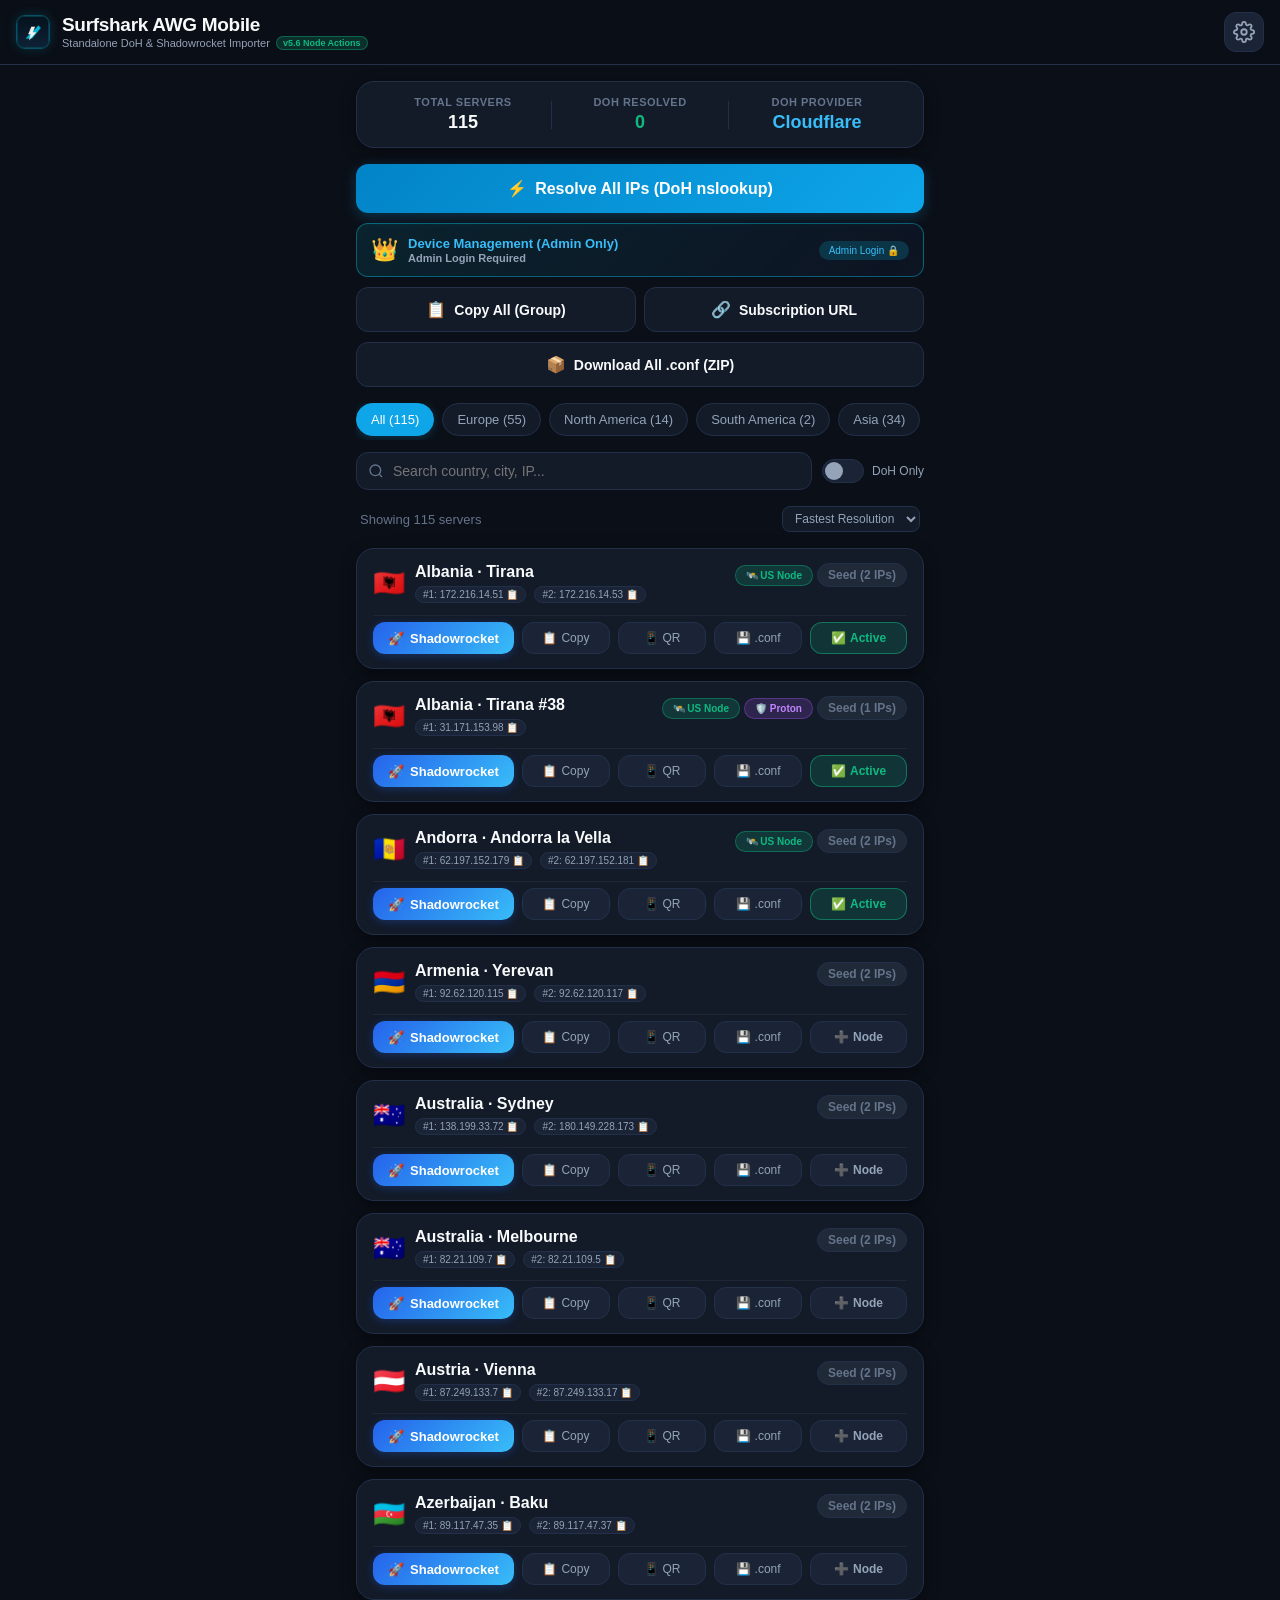
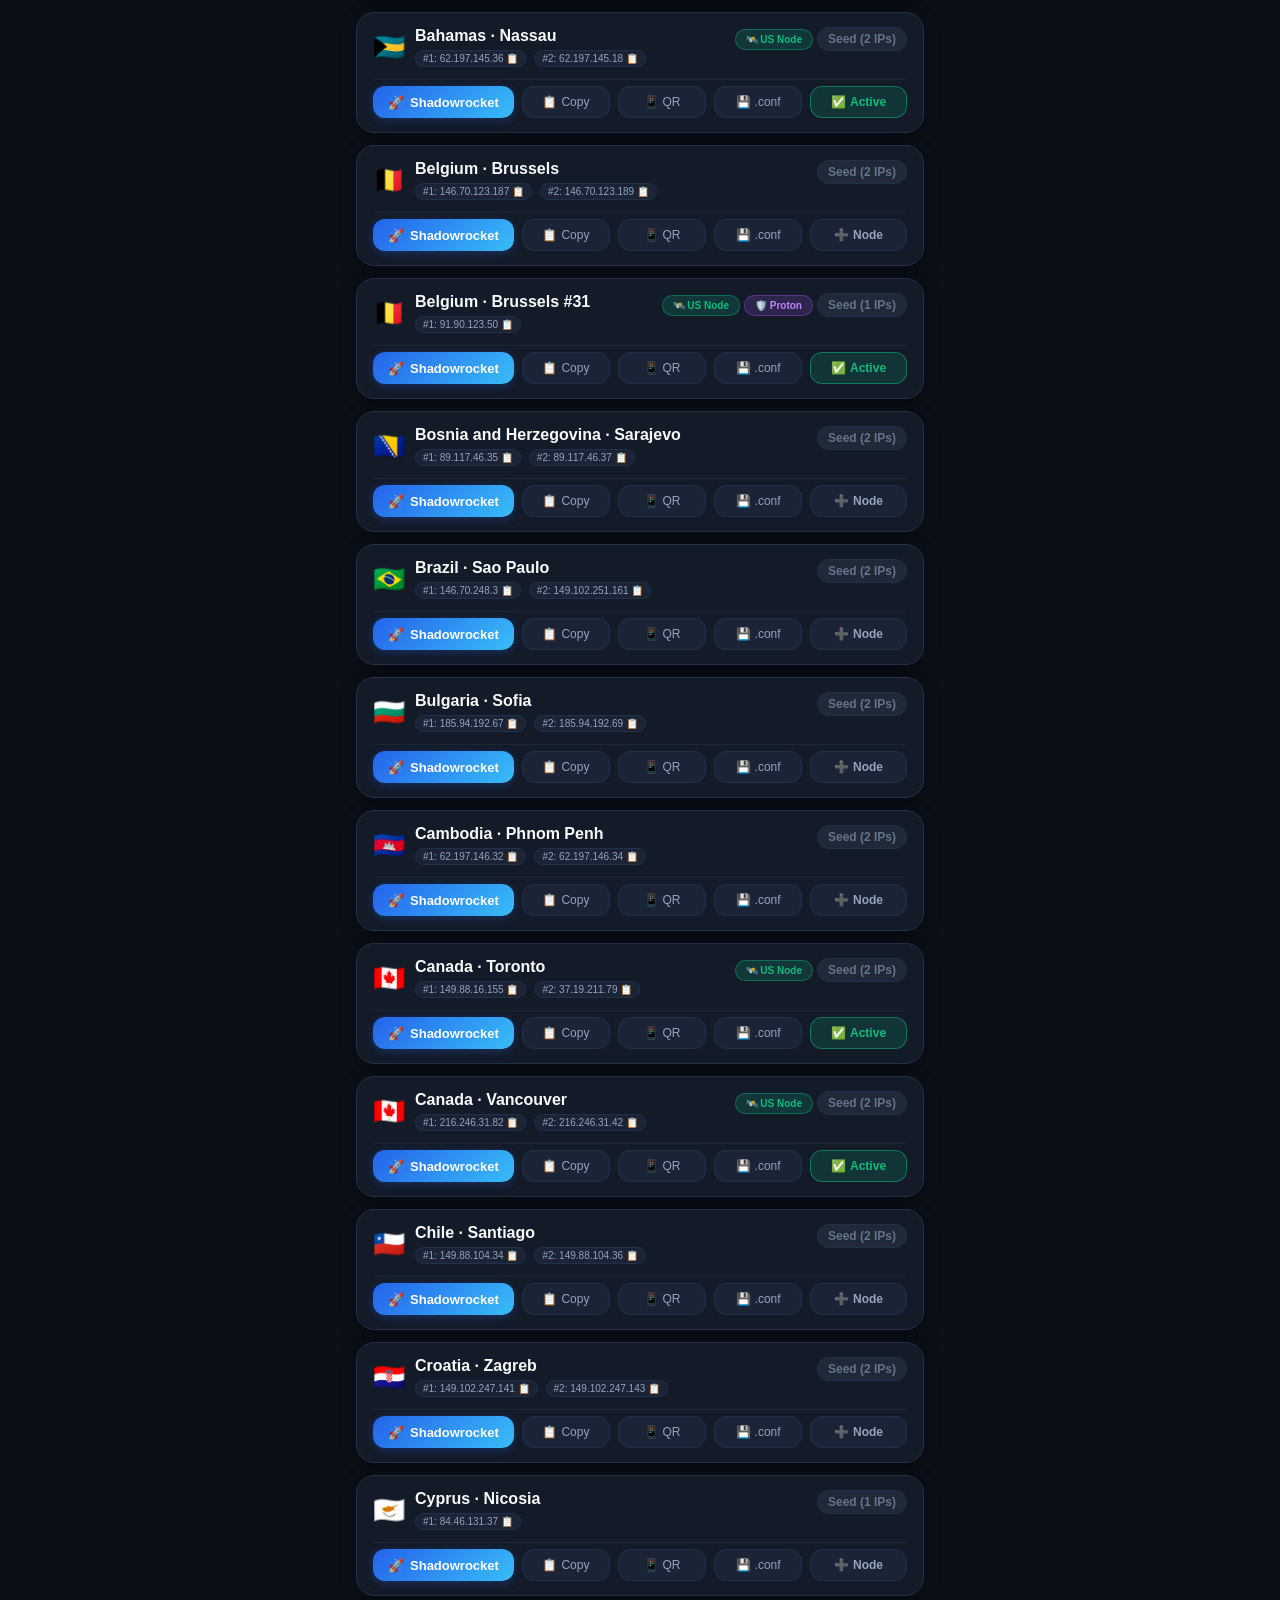
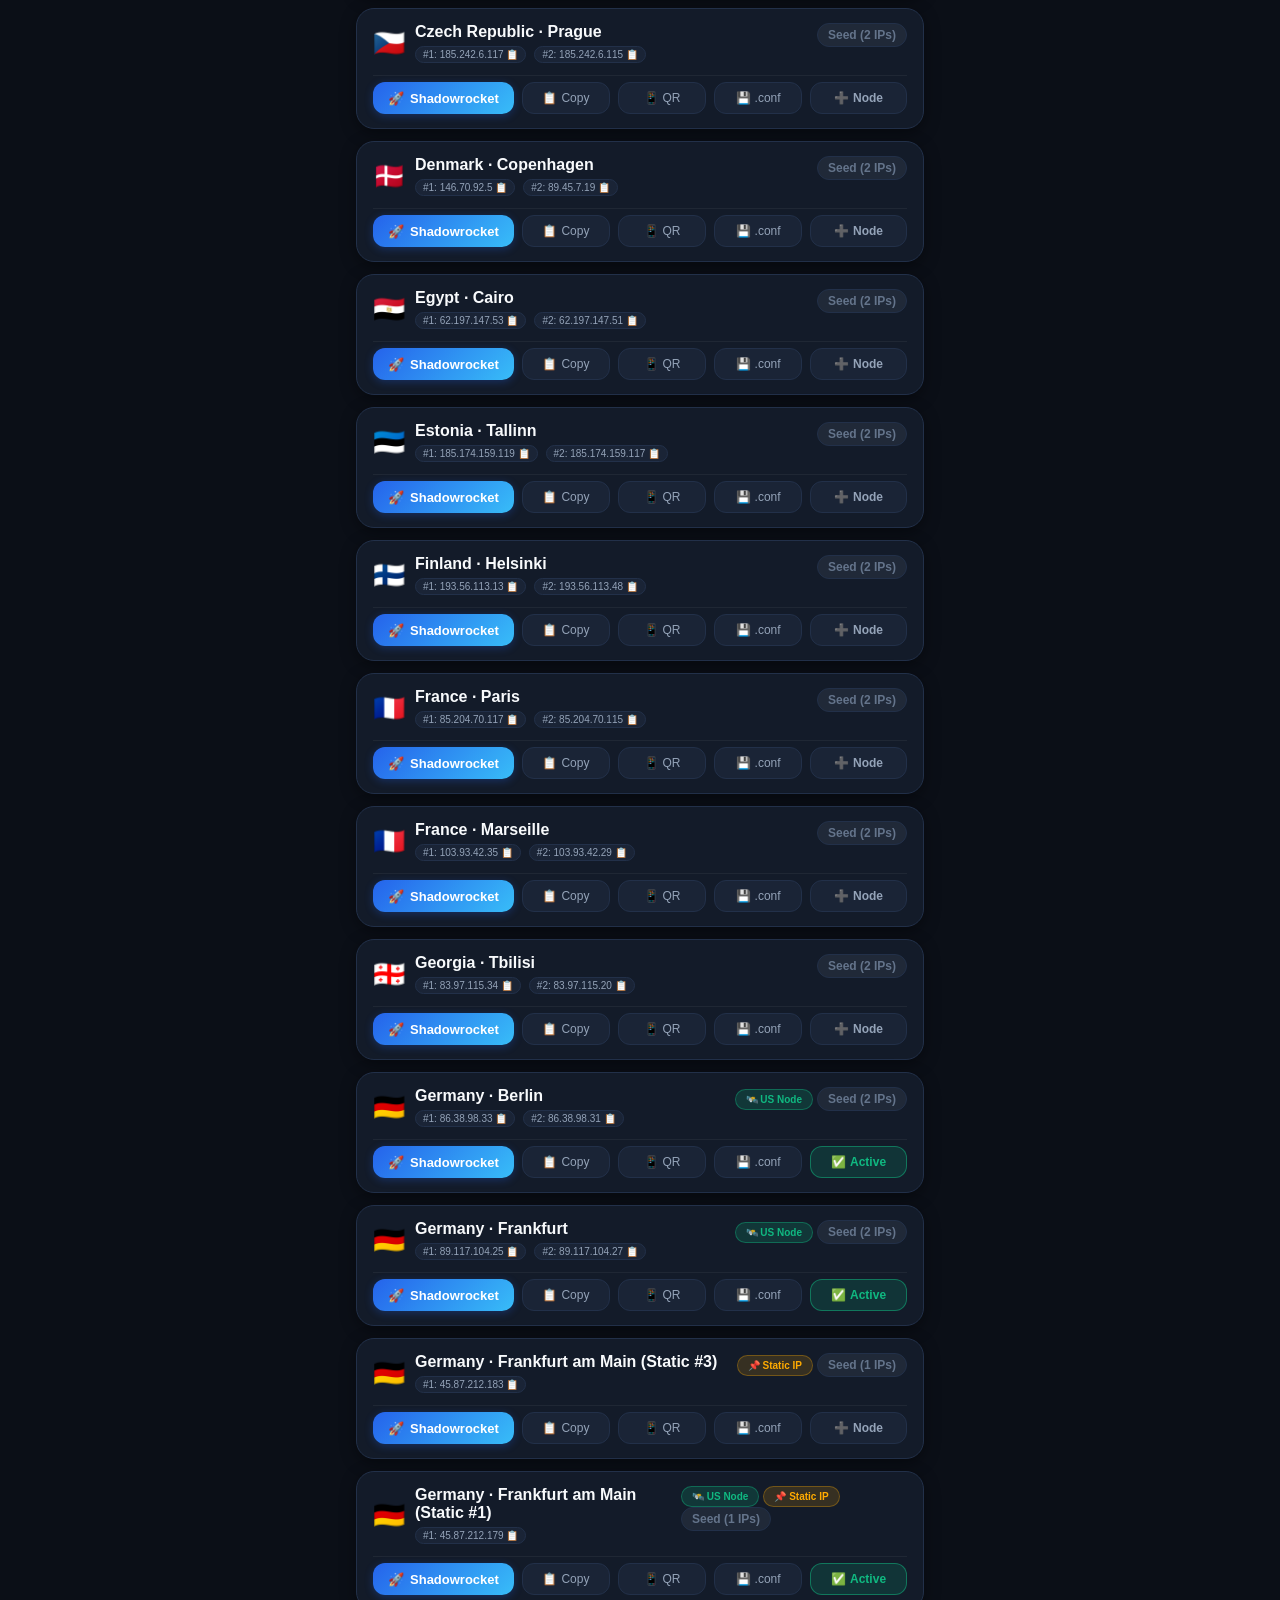
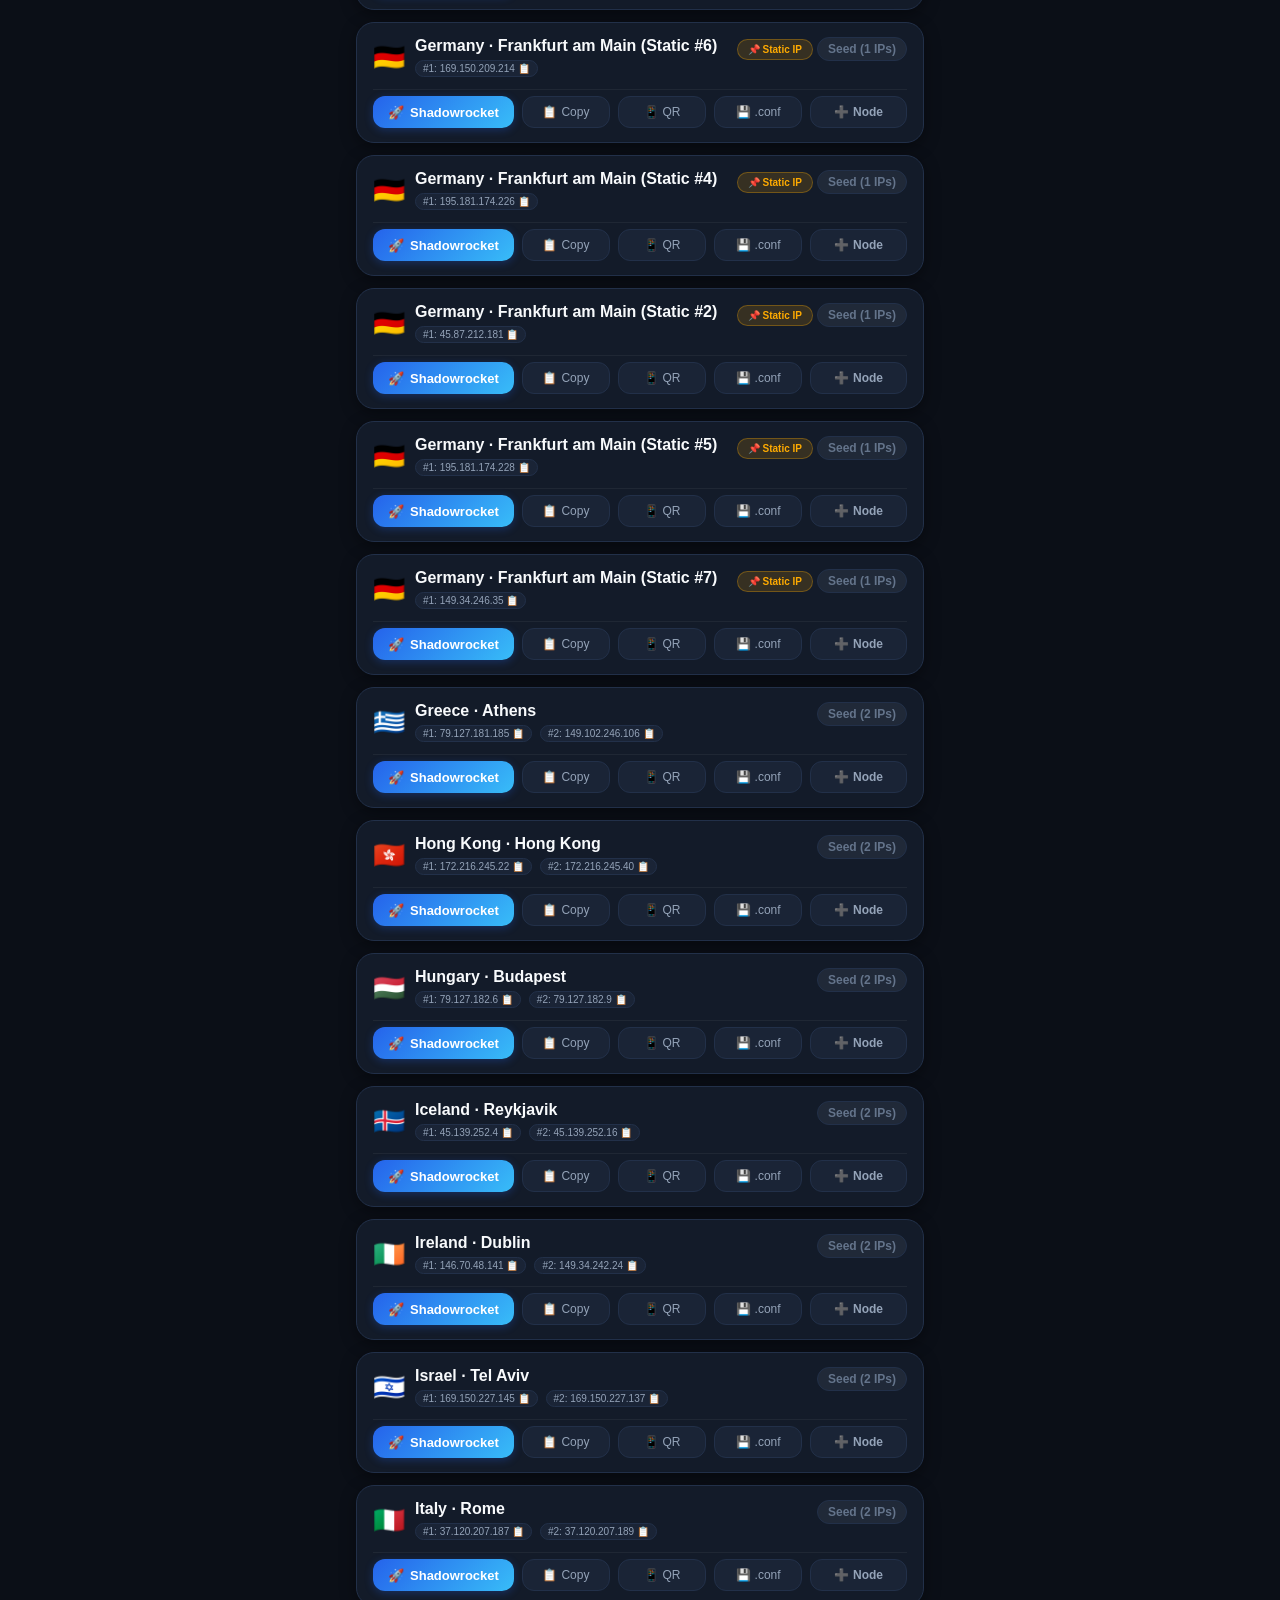
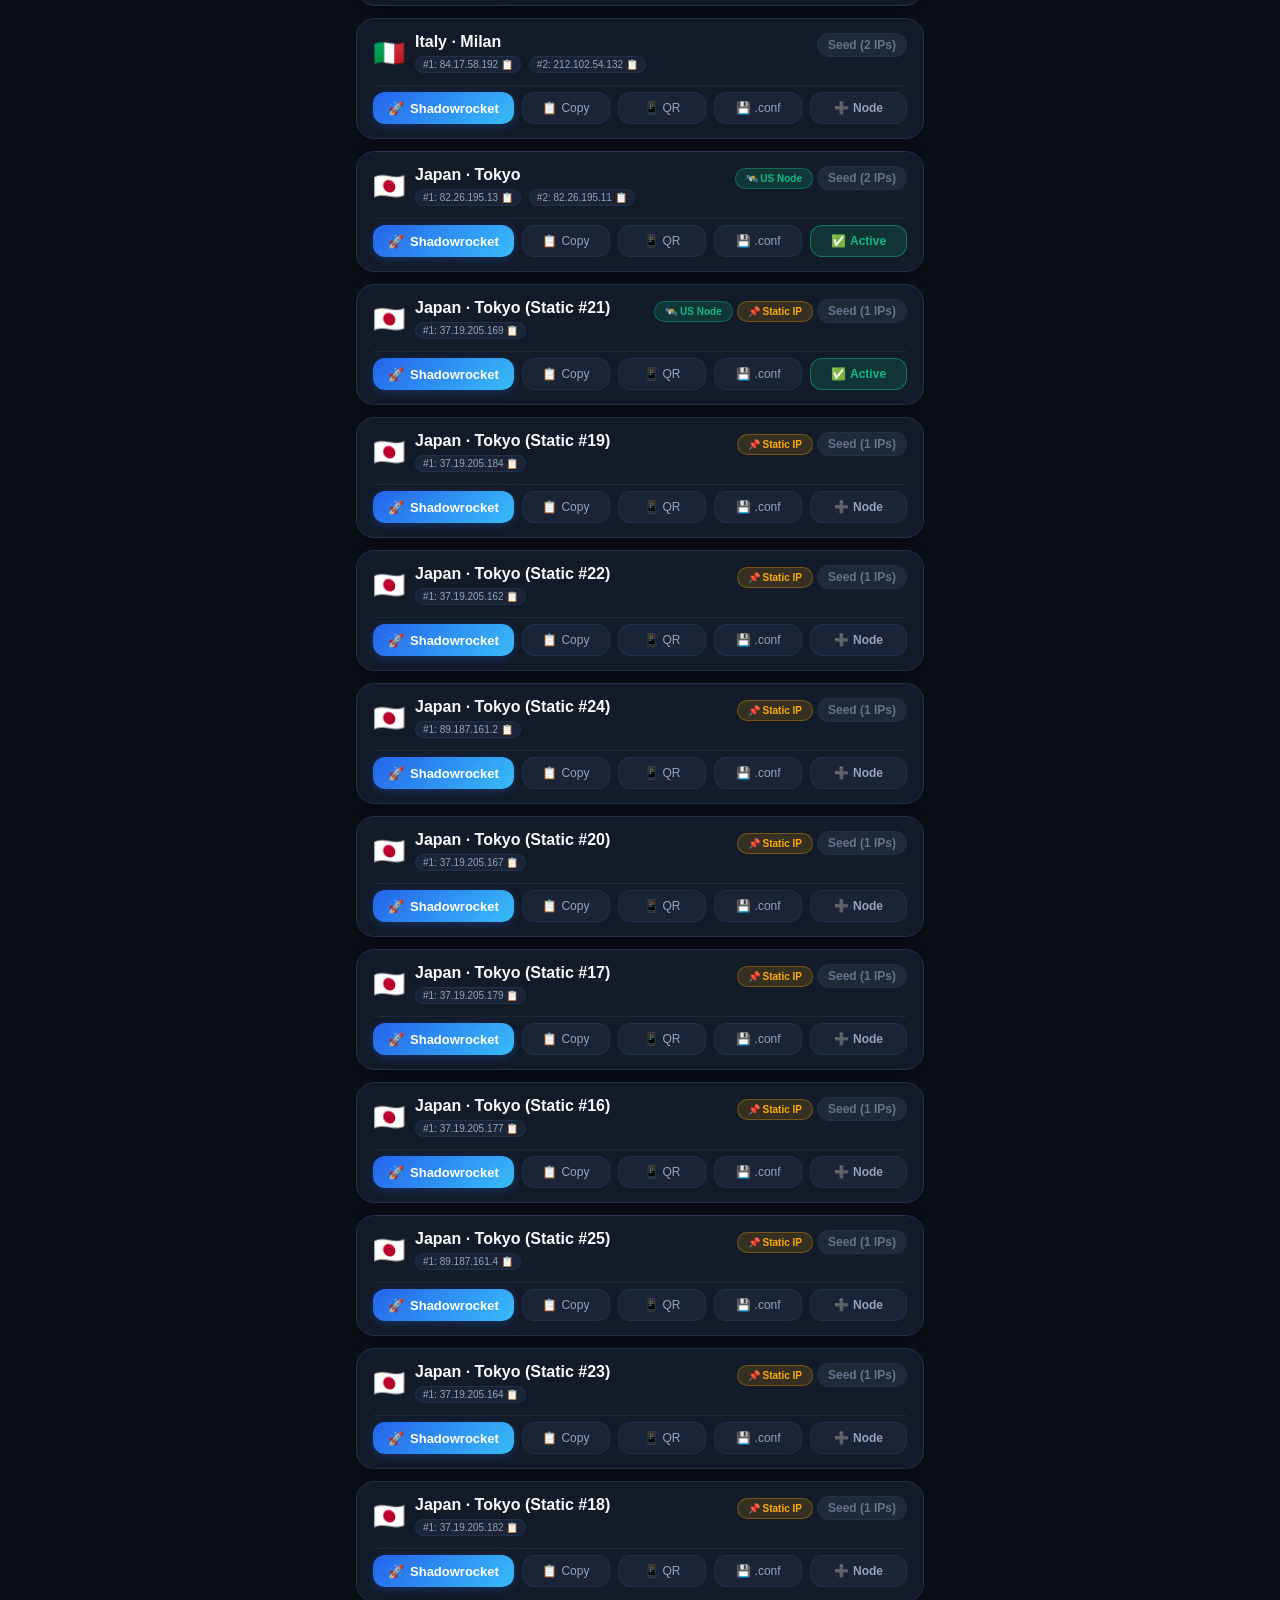
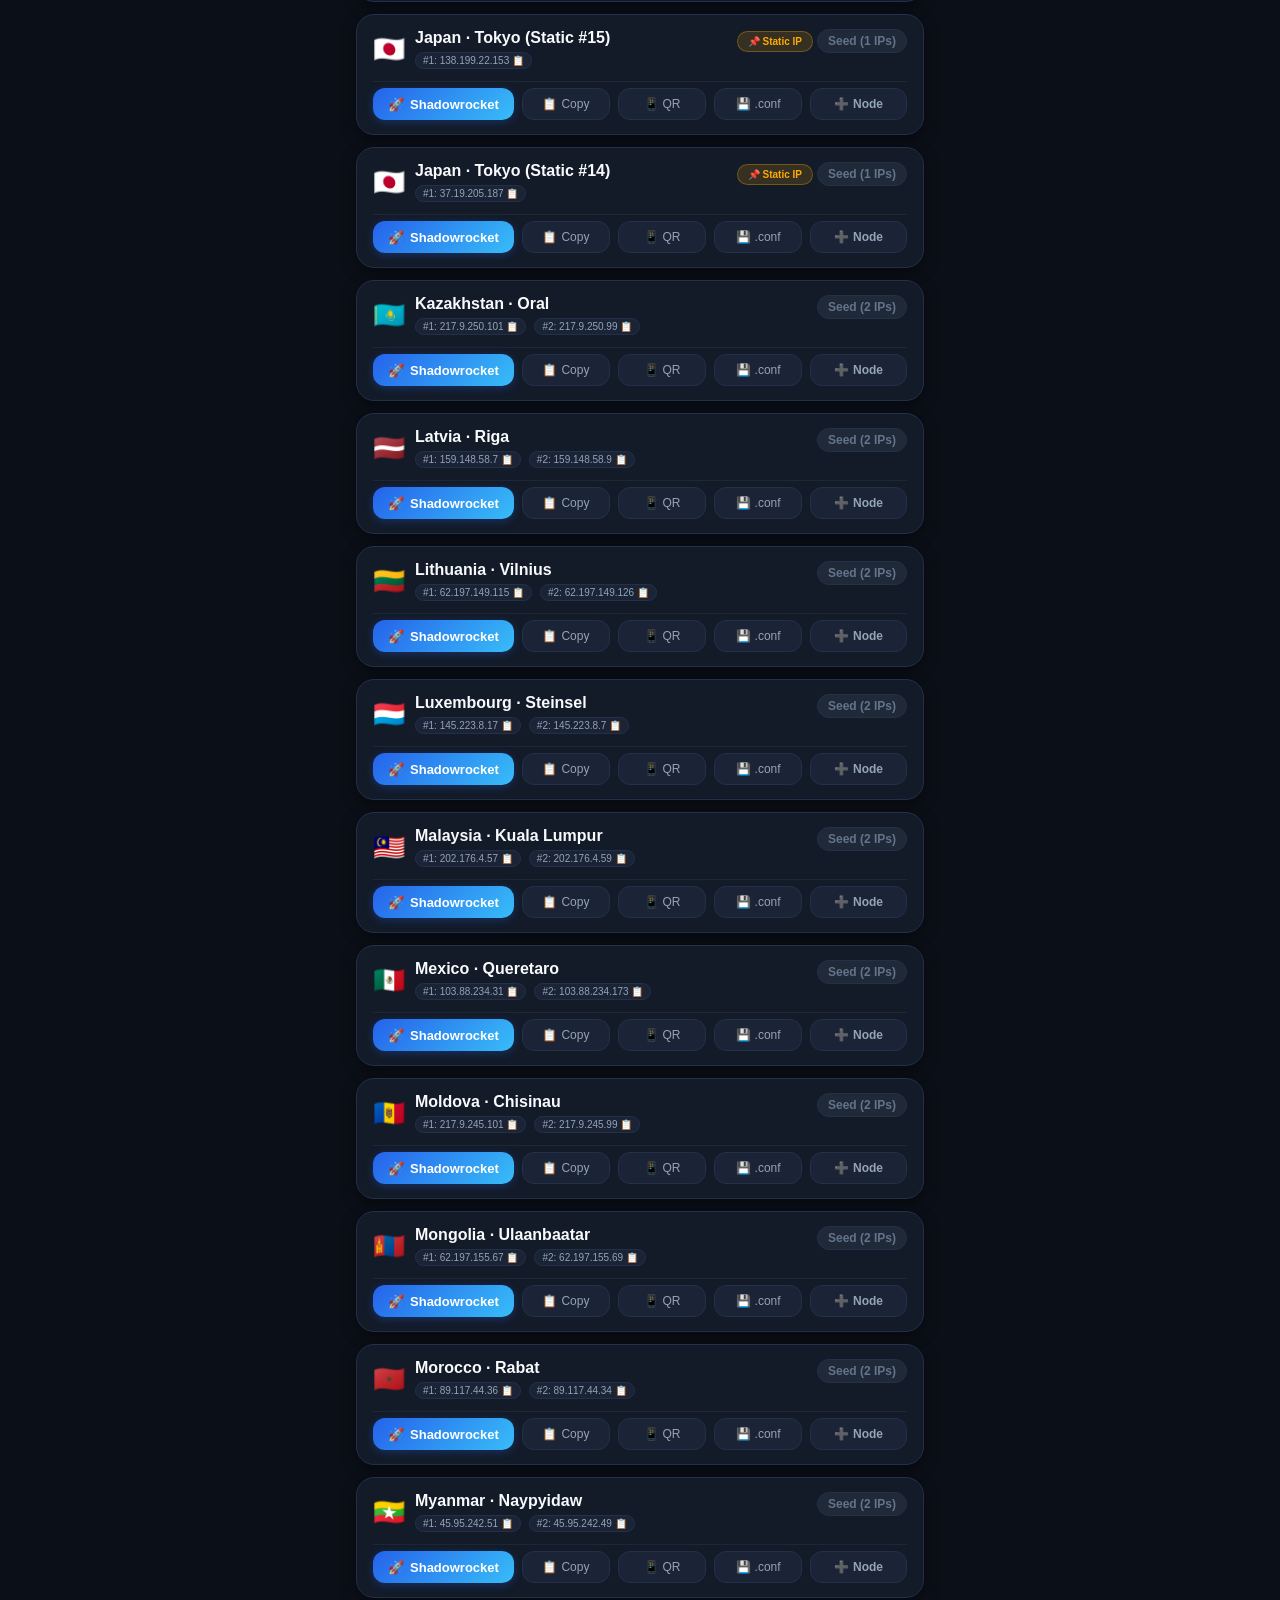
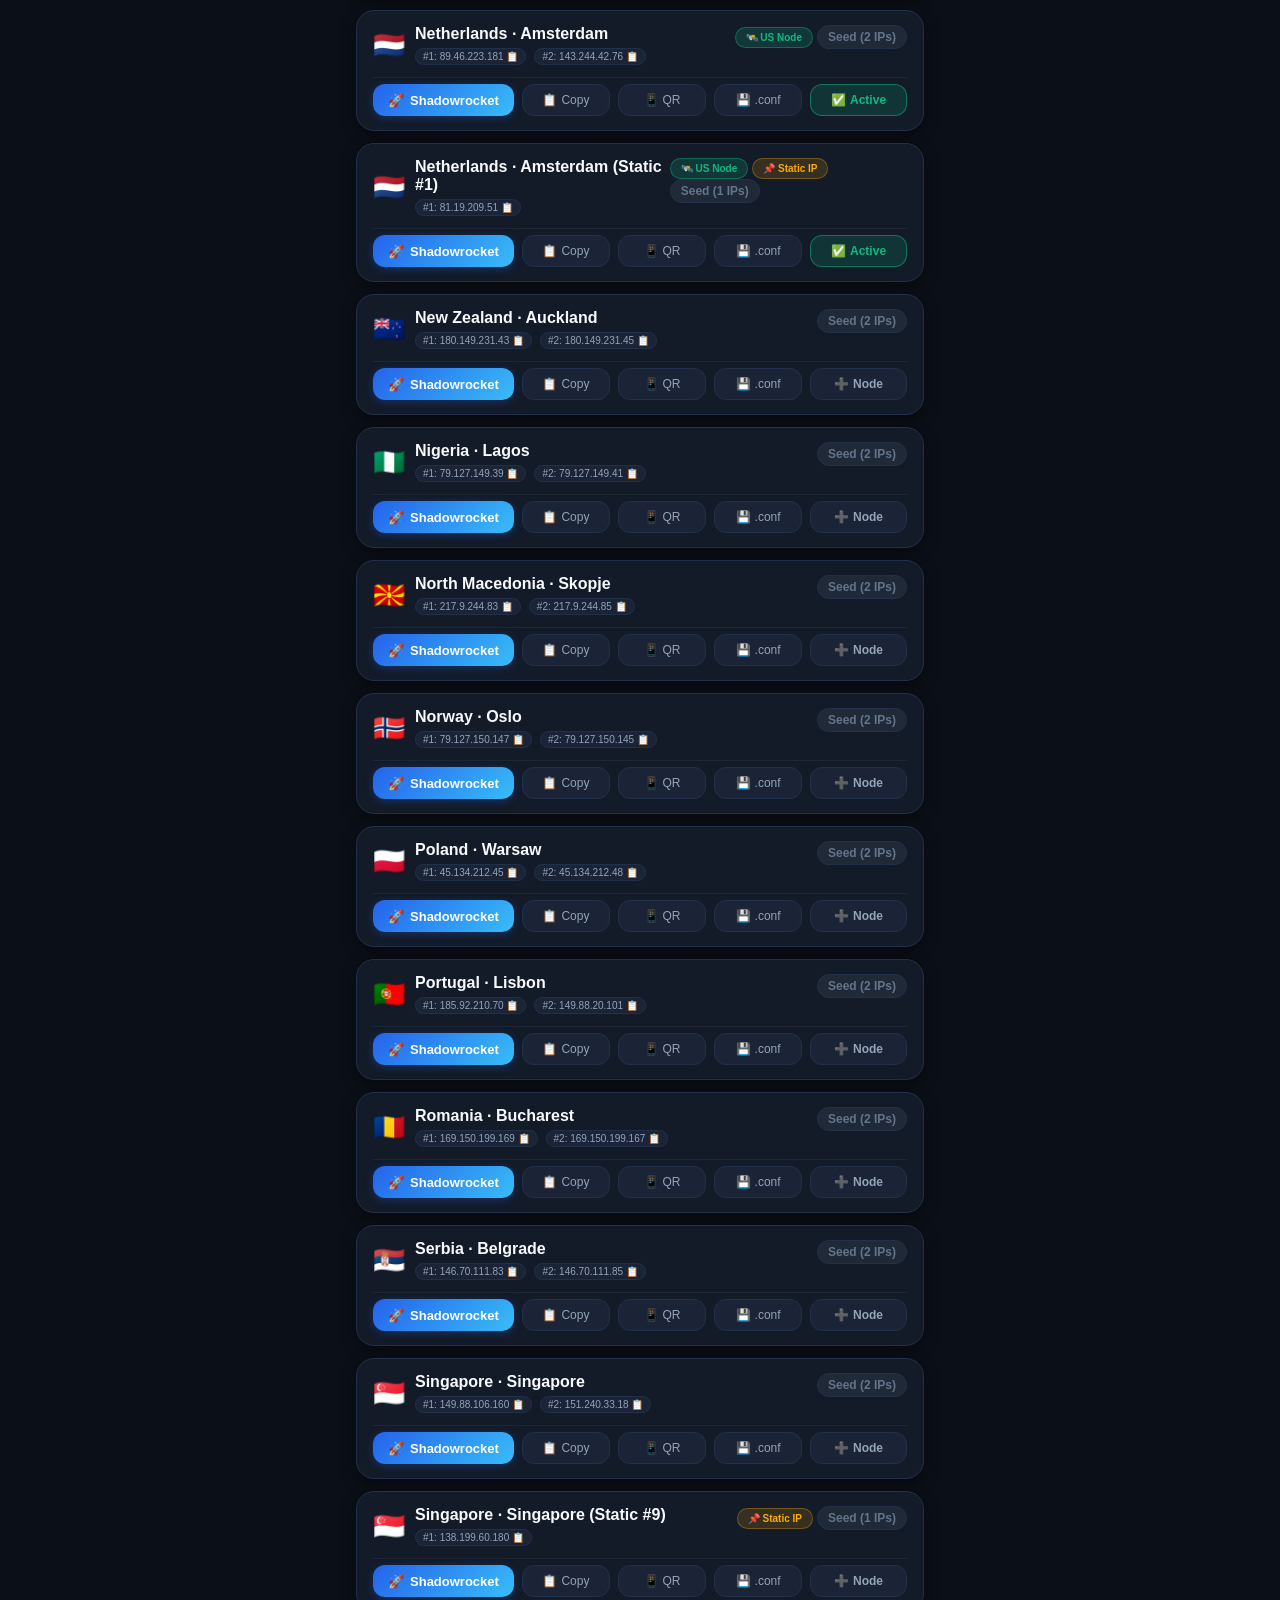
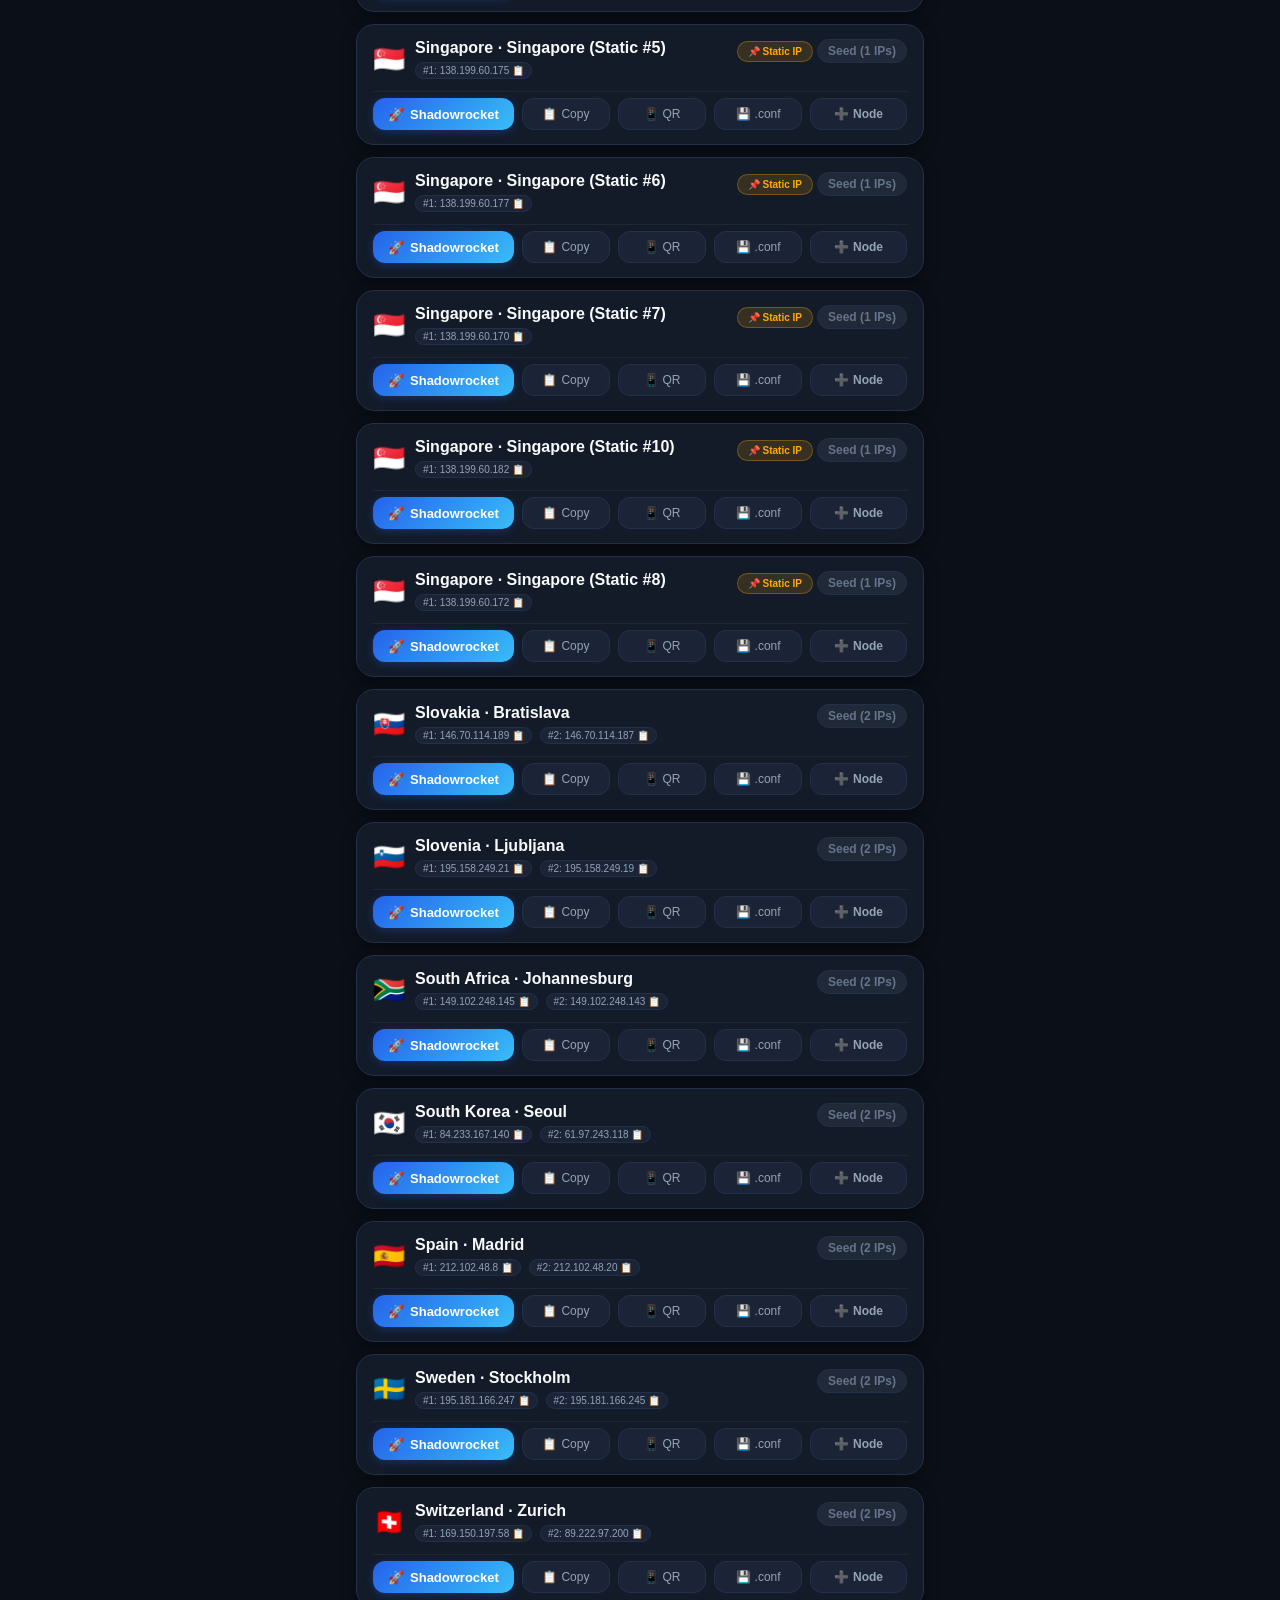
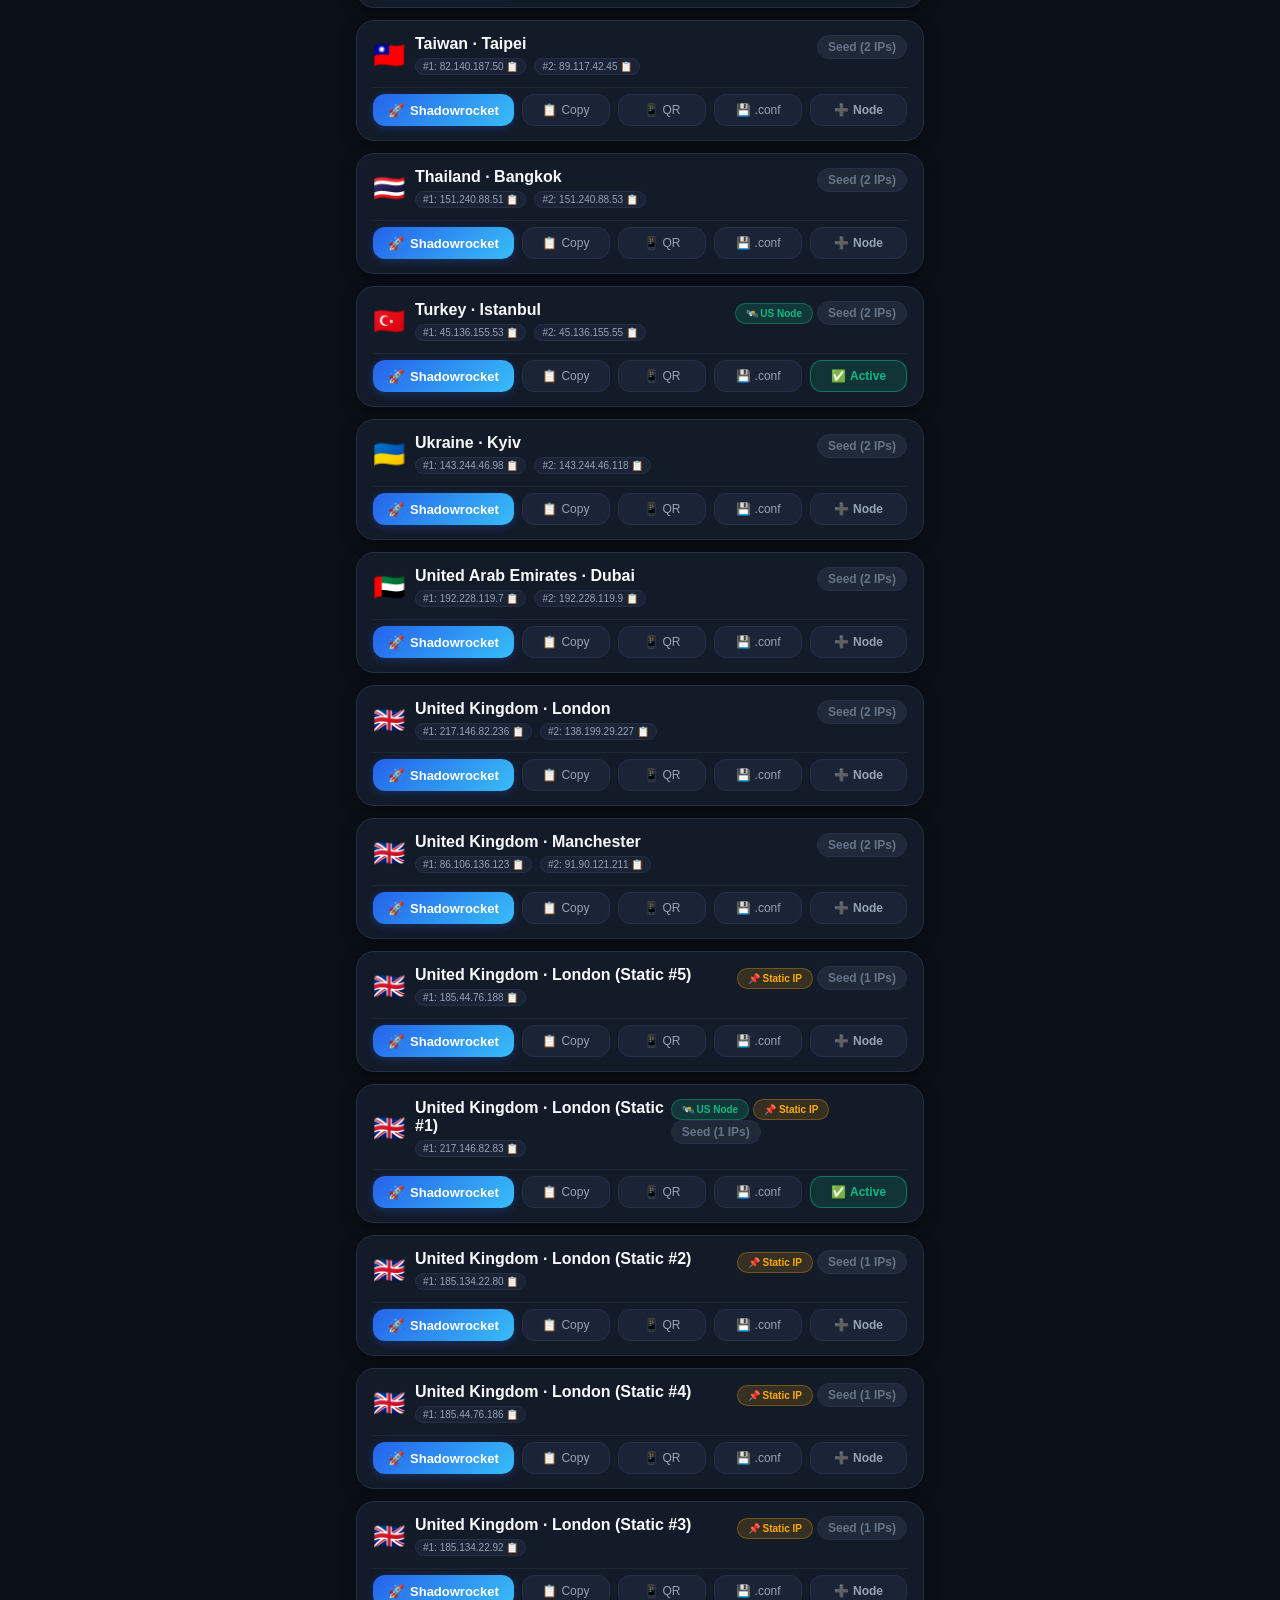
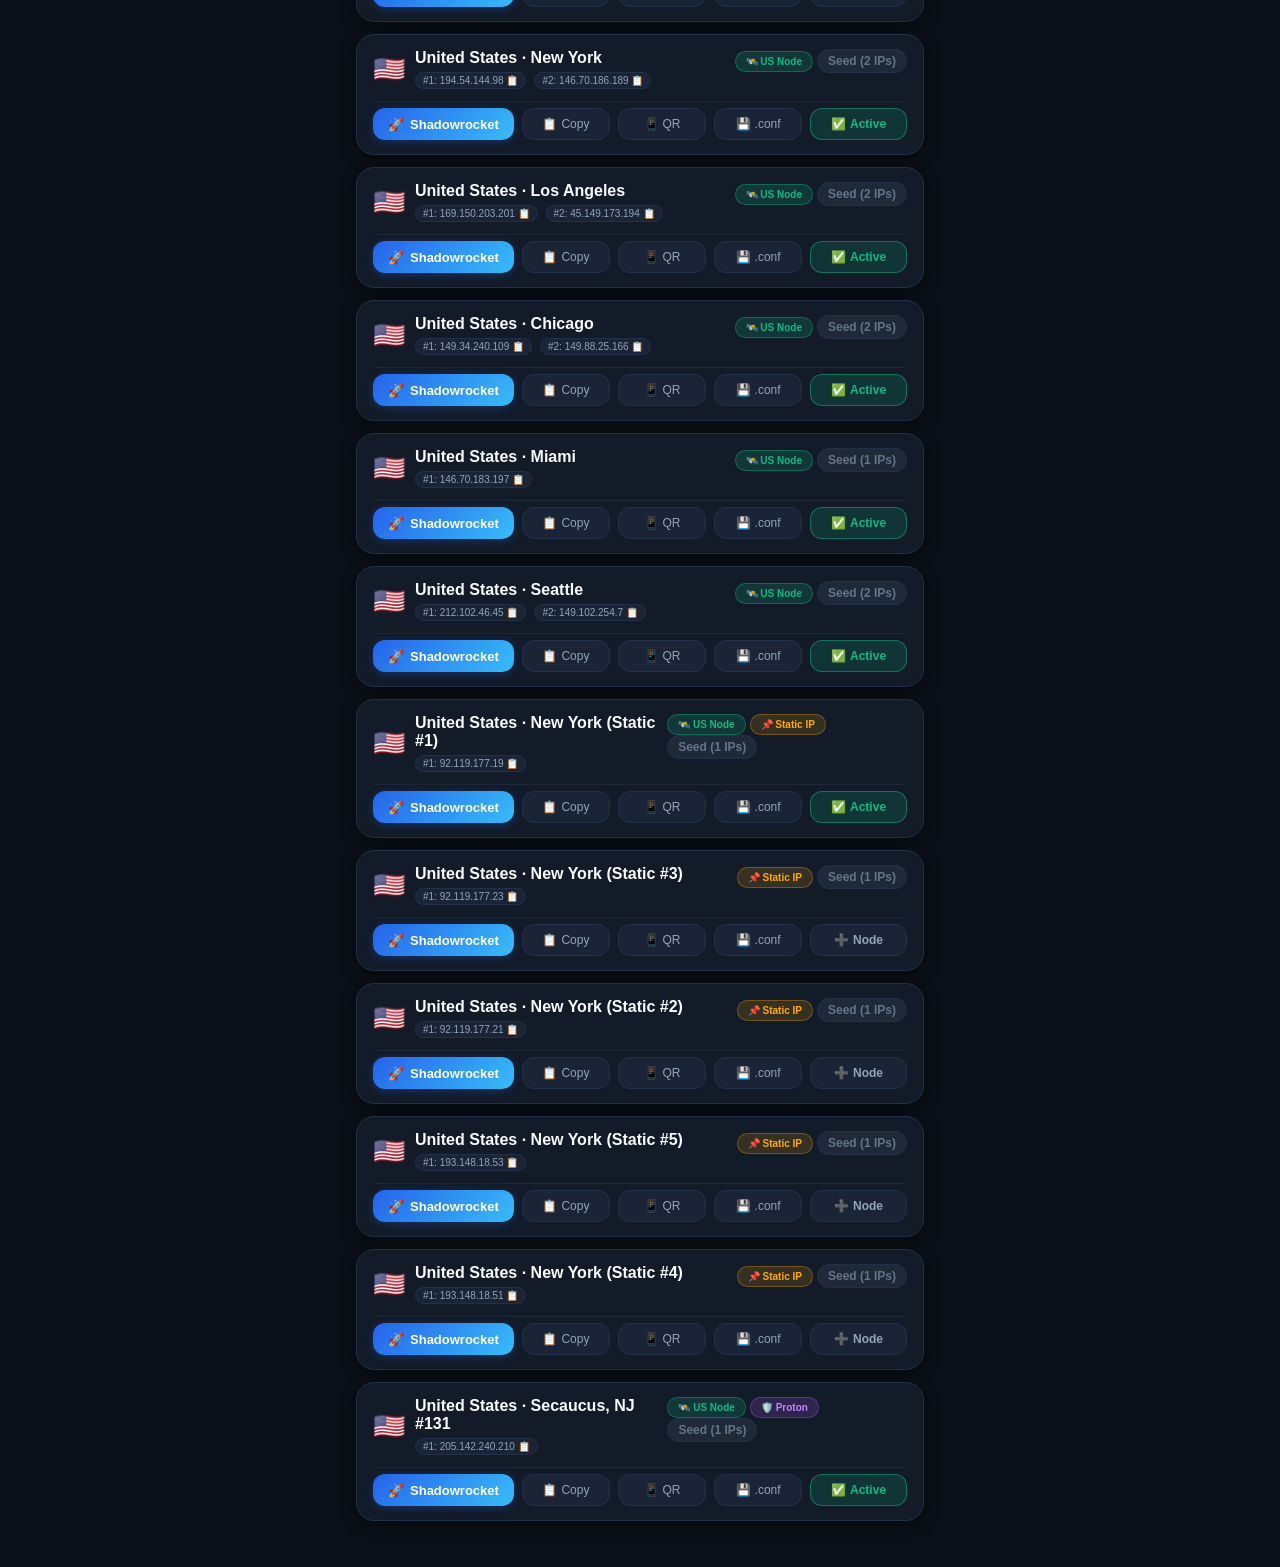
==== commit e12e2a83: "chore(auto): update DoH resolved IPs and subscription nodes [skip ci]" ====
--- a/index.html
+++ b/index.html
@@ -2144,7 +2144,7 @@
 
     <script>
     // Embedded Seed Catalog of 76 Surfshark Clusters
-    const DEFAULT_SERVERS = [{"continent": "Europe", "country": "Albania", "country_code": "AL", "city": "Tirana", "hostname": "al-tia.prod.surfshark.com", "port": 51820, "public_key": "l8EOWPyzt/njrb74CADY4VOhns/TbUN6KFTbytHcFQw=", "resolved_ips": ["172.216.15.12", "172.216.15.35"], "secure_core": false, "port_forward": false, "server_name": "", "node_code": "al"}, {"continent": "Europe", "country": "Germany", "country_code": "DE", "city": "Berlin", "hostname": "de-ber.prod.surfshark.com", "port": 51820, "public_key": "d3ldwEjnFcbLwD1o8uC5xC3DaSNek8DGeTpOb/h/IE4=", "resolved_ips": ["86.38.98.6", "86.38.98.76"], "secure_core": false, "port_forward": false, "server_name": "", "node_code": "de"}, {"continent": "Europe", "country": "Germany", "country_code": "DE", "city": "Frankfurt", "hostname": "de-fra.prod.surfshark.com", "port": 51820, "public_key": "fJDA+OA6jzQxfRcoHfC27xz7m3C8/590fRjpntzSpGo=", "resolved_ips": ["45.150.174.88", "156.146.33.67"], "secure_core": false, "port_forward": false, "server_name": "", "node_code": "de"}, {"continent": "Europe", "country": "Netherlands", "country_code": "NL", "city": "Amsterdam", "hostname": "nl-ams.prod.surfshark.com", "port": 51820, "public_key": "Lxg3jAOKcBA9tGBtB6vEWMFl5LUEB6AwOpuniYn1cig=", "resolved_ips": ["81.19.208.107", "143.244.42.84"], "secure_core": false, "port_forward": false, "server_name": "", "node_code": "nl"}, {"continent": "Europe", "country": "United Kingdom", "country_code": "GB", "city": "London", "hostname": "uk-lon.prod.surfshark.com", "port": 51820, "public_key": "iBJRXLZwXuWWrOZE1ZrAXEKMgV/z0WjG0Tks5rnWLBI=", "resolved_ips": ["213.166.86.40", "217.146.82.191"], "secure_core": false, "port_forward": false, "server_name": "", "node_code": "gb"}, {"continent": "Europe", "country": "United Kingdom", "country_code": "GB", "city": "Manchester", "hostname": "uk-man.prod.surfshark.com", "port": 51820, "public_key": "9R8He1cP8Laf5MT58FcaEYtPW/qnN3M9MQThIXOIvHs=", "resolved_ips": ["103.219.21.10", "103.219.21.48"], "secure_core": false, "port_forward": false, "server_name": "", "node_code": "gb"}, {"continent": "Europe", "country": "France", "country_code": "FR", "city": "Paris", "hostname": "fr-par.prod.surfshark.com", "port": 51820, "public_key": "AsvLuvKKADdc67aA/vHA3vb61S6YnGGx2Pd4aP4wal8=", "resolved_ips": ["143.244.57.119", "143.244.57.81"], "secure_core": false, "port_forward": false, "server_name": "", "node_code": "fr"}, {"continent": "Europe", "country": "France", "country_code": "FR", "city": "Marseille", "hostname": "fr-mrs.prod.surfshark.com", "port": 51820, "public_key": "QYa3ZFLwWAHKiJzOcbM73K7KBE0tdJYuirbGb+uH0H0=", "resolved_ips": ["103.93.42.27", "103.93.42.25"], "secure_core": false, "port_forward": false, "server_name": "", "node_code": "fr"}, {"continent": "Europe", "country": "Switzerland", "country_code": "CH", "city": "Zurich", "hostname": "ch-zur.prod.surfshark.com", "port": 51820, "public_key": "qFuwaE8IyDbNBTNar3xAXRGaBdkTtmLh1uIGMJxTxUs=", "resolved_ips": ["89.222.97.194", "89.222.97.196"], "secure_core": false, "port_forward": false, "server_name": "", "node_code": "ch"}, {"continent": "Europe", "country": "Sweden", "country_code": "SE", "city": "Stockholm", "hostname": "se-sto.prod.surfshark.com", "port": 51820, "public_key": "oUFRc+2emXgogDVWnJF4RAzr72PyafCzMVeQOgG92lY=", "resolved_ips": ["185.76.9.46", "185.76.9.44"], "secure_core": false, "port_forward": false, "server_name": "", "node_code": "se"}, {"continent": "Europe", "country": "Norway", "country_code": "NO", "city": "Oslo", "hostname": "no-osl.prod.surfshark.com", "port": 51820, "public_key": "pXfZi2vsdd88qrnqh+bwqHG4IYD42pj3T1wCm3PIGmw=", "resolved_ips": ["185.253.97.107", "185.253.97.109"], "secure_core": false, "port_forward": false, "server_name": "", "node_code": "no"}, {"continent": "Europe", "country": "Finland", "country_code": "FI", "city": "Helsinki", "hostname": "fi-hel.prod.surfshark.com", "port": 51820, "public_key": "+nv/Z8I2VS0eRdZwkpQW3U9RmsboTz2MUF94jVg5w10=", "resolved_ips": ["193.56.113.18", "193.56.113.66"], "secure_core": false, "port_forward": false, "server_name": "", "node_code": "fi"}, {"continent": "Europe", "country": "Denmark", "country_code": "DK", "city": "Copenhagen", "hostname": "dk-cph.prod.surfshark.com", "port": 51820, "public_key": "peDjRPEdHHmo0hGootZ9f+MQCEXmziFkLhMTl2PeXRM=", "resolved_ips": ["146.70.92.59", "146.70.42.141"], "secure_core": false, "port_forward": false, "server_name": "", "node_code": "dk"}, {"continent": "Europe", "country": "Belgium", "country_code": "BE", "city": "Brussels", "hostname": "be-bru.prod.surfshark.com", "port": 51820, "public_key": "9wZOjtwuKEc0GBcvc3xJQ4Kjo8G3EMXu6zJRzbanOjc=", "resolved_ips": ["5.253.205.179", "79.127.164.9"], "secure_core": false, "port_forward": false, "server_name": "", "node_code": "be"}, {"continent": "Europe", "country": "Ireland", "country_code": "IE", "city": "Dublin", "hostname": "ie-dub.prod.surfshark.com", "port": 51820, "public_key": "TjYxodFNdGlefxnWqe9vWWJHnz3meYWWhiIJyU8rgg8=", "resolved_ips": ["149.34.242.21", "149.34.242.16"], "secure_core": false, "port_forward": false, "server_name": "", "node_code": "ie"}, {"continent": "Europe", "country": "Italy", "country_code": "IT", "city": "Rome", "hostname": "it-rom.prod.surfshark.com", "port": 51820, "public_key": "fqxSeDr7n249iywruwLMwkV3r36svPT1tLf9TJOTFAw=", "resolved_ips": ["37.120.207.195", "37.120.207.197"], "secure_core": false, "port_forward": false, "server_name": "", "node_code": "it"}, {"continent": "Europe", "country": "Italy", "country_code": "IT", "city": "Milan", "hostname": "it-mil.prod.surfshark.com", "port": 51820, "public_key": "vIMHzH5FHdVkrhOOc0u/FySVhumaLC3XUk39Wk34LnE=", "resolved_ips": ["84.17.58.207"], "secure_core": false, "port_forward": false, "server_name": "", "node_code": "it"}, {"continent": "Europe", "country": "Spain", "country_code": "ES", "city": "Madrid", "hostname": "es-mad.prod.surfshark.com", "port": 51820, "public_key": "a30vOQfjwPzjRxGNi2dvSAMdaPHEYatR84cUjXKOwls=", "resolved_ips": ["135.136.61.75", "135.136.61.53"], "secure_core": false, "port_forward": false, "server_name": "", "node_code": "es"}, {"continent": "Europe", "country": "Portugal", "country_code": "PT", "city": "Lisbon", "hostname": "pt-lis.prod.surfshark.com", "port": 51820, "public_key": "JgYlpt7jFh0FV2QO0QQ3yFfsnqikUq977V3cObFGTQ4=", "resolved_ips": ["185.92.210.68", "149.88.20.101"], "secure_core": false, "port_forward": false, "server_name": "", "node_code": "pt"}, {"continent": "Europe", "country": "Austria", "country_code": "AT", "city": "Vienna", "hostname": "at-vie.prod.surfshark.com", "port": 51820, "public_key": "dPZe8Jq3Hu0k07MDk+Y4+AS2XHSLYalyg91TSFXRYEA=", "resolved_ips": ["89.187.168.49", "89.187.168.36"], "secure_core": false, "port_forward": false, "server_name": "", "node_code": "at"}, {"continent": "Europe", "country": "Poland", "country_code": "PL", "city": "Warsaw", "hostname": "pl-waw.prod.surfshark.com", "port": 51820, "public_key": "vBa3HK7QXietG64rHRLm085VMS2cAX2paeAaphB/SEU=", "resolved_ips": ["138.199.17.132"], "secure_core": false, "port_forward": false, "server_name": "", "node_code": "pl"}, {"continent": "Europe", "country": "Czech Republic", "country_code": "CZ", "city": "Prague", "hostname": "cz-prg.prod.surfshark.com", "port": 51820, "public_key": "c1bfP+OBTj6WUe8NDH8d6nDTwpQicopfdkHFx3BIaSk=", "resolved_ips": ["185.242.6.53", "185.242.6.51"], "secure_core": false, "port_forward": false, "server_name": "", "node_code": "cz"}, {"continent": "Europe", "country": "Slovakia", "country_code": "SK", "city": "Bratislava", "hostname": "sk-bts.prod.surfshark.com", "port": 51820, "public_key": "T5b7+uwUFqN5r1WsfBXURpSnYCYRLFAVreKkIQHGOlw=", "resolved_ips": ["185.76.8.217", "185.76.8.215"], "secure_core": false, "port_forward": false, "server_name": "", "node_code": "sk"}, {"continent": "Europe", "country": "Hungary", "country_code": "HU", "city": "Budapest", "hostname": "hu-bud.prod.surfshark.com", "port": 51820, "public_key": "Pk3+iZNP0uWkDTSmEHlUeSA3WyiFXLXgYgAQ5wNyIBk=", "resolved_ips": ["146.70.120.27", "146.70.120.29"], "secure_core": false, "port_forward": false, "server_name": "", "node_code": "hu"}, {"continent": "Europe", "country": "Romania", "country_code": "RO", "city": "Bucharest", "hostname": "ro-buc.prod.surfshark.com", "port": 51820, "public_key": "uRT3uSAUwvm7Rp+s3n5V9JibsKHKAZ/8+SU3psG8QxI=", "resolved_ips": ["89.33.8.195", "89.33.8.197"], "secure_core": false, "port_forward": false, "server_name": "", "node_code": "ro"}, {"continent": "Europe", "country": "Bulgaria", "country_code": "BG", "city": "Sofia", "hostname": "bg-sof.prod.surfshark.com", "port": 51820, "public_key": "LQFiCiZcPEoYasKRLbCfXp2fYYsj8wiMr/L9u6hYqSo=", "resolved_ips": ["185.94.192.67", "185.94.192.69"], "secure_core": false, "port_forward": false, "server_name": "", "node_code": "bg"}, {"continent": "Europe", "country": "Greece", "country_code": "GR", "city": "Athens", "hostname": "gr-ath.prod.surfshark.com", "port": 51820, "public_key": "bXnjQGLhuauvBMg51YIAhwX40YqNL2ImyEub5DpHaBk=", "resolved_ips": ["79.127.181.182", "79.127.181.166"], "secure_core": false, "port_forward": false, "server_name": "", "node_code": "gr"}, {"continent": "Europe", "country": "Cyprus", "country_code": "CY", "city": "Nicosia", "hostname": "cy-nic.prod.surfshark.com", "port": 51820, "public_key": "kEAQgNChxGgrzoKPpCPFJKh0L1/5rXIq08KSY4g26zY=", "resolved_ips": ["84.46.131.99", "84.46.131.51"], "secure_core": false, "port_forward": false, "server_name": "", "node_code": "cy"}, {"continent": "Europe", "country": "Croatia", "country_code": "HR", "city": "Zagreb", "hostname": "hr-zag.prod.surfshark.com", "port": 51820, "public_key": "nIQmC5T4H0HX4yA2u/Z5rrbLQDAOLA+kFCdt8S94xXg=", "resolved_ips": ["79.127.144.200", "79.127.144.202"], "secure_core": false, "port_forward": false, "server_name": "", "node_code": "hr"}, {"continent": "Europe", "country": "Slovenia", "country_code": "SI", "city": "Ljubljana", "hostname": "si-lju.prod.surfshark.com", "port": 51820, "public_key": "yPdmxOfzm06fotkt/dlaAiyxWPaWfCuDPaUljNx+c38=", "resolved_ips": ["195.158.249.25", "195.158.249.23"], "secure_core": false, "port_forward": false, "server_name": "", "node_code": "si"}, {"continent": "Europe", "country": "Serbia", "country_code": "RS", "city": "Belgrade", "hostname": "rs-beg.prod.surfshark.com", "port": 51820, "public_key": "A3vmr6/umw5sP8anxNyipgi5oEnOnZdqB1K/cbQpMiI=", "resolved_ips": ["146.70.111.93", "146.70.111.91"], "secure_core": false, "port_forward": false, "server_name": "", "node_code": "rs"}, {"continent": "Europe", "country": "Bosnia and Herzegovina", "country_code": "BA", "city": "Sarajevo", "hostname": "ba-sjj.prod.surfshark.com", "port": 51820, "public_key": "hsm/ps/uxcsVNzT3OmV/l7ZWv+TRIS+IM+N6/nTymkw=", "resolved_ips": ["89.117.46.51", "89.117.46.53"], "secure_core": false, "port_forward": false, "server_name": "", "node_code": "ba"}, {"continent": "Europe", "country": "North Macedonia", "country_code": "MK", "city": "Skopje", "hostname": "mk-skp.prod.surfshark.com", "port": 51820, "public_key": "dZNq48noPkey9rwSbAU+masbafpDSaAmtAMaP+gzLxA=", "resolved_ips": ["217.9.244.85", "217.9.244.83"], "secure_core": false, "port_forward": false, "server_name": "", "node_code": "mk"}, {"continent": "Europe", "country": "Estonia", "country_code": "EE", "city": "Tallinn", "hostname": "ee-tll.prod.surfshark.com", "port": 51820, "public_key": "CsdrT+WfcMRPhrOWgZeHj9DQiQtJfYFci94K5ztjr2E=", "resolved_ips": ["185.174.159.194", "185.174.159.196"], "secure_core": false, "port_forward": false, "server_name": "", "node_code": "ee"}, {"continent": "Europe", "country": "Latvia", "country_code": "LV", "city": "Riga", "hostname": "lv-rig.prod.surfshark.com", "port": 51820, "public_key": "EmghYf9rIpwOQ0uIjIxgCXs/WwHJthNvPIv5iKseE3A=", "resolved_ips": ["159.148.58.7", "159.148.58.9"], "secure_core": false, "port_forward": false, "server_name": "", "node_code": "lv"}, {"continent": "Europe", "country": "Lithuania", "country_code": "LT", "city": "Vilnius", "hostname": "lt-vno.prod.surfshark.com", "port": 51820, "public_key": "pC7xJD56uFFJ7qHpe3XvXXhjwZcoMco09ySHOg4h+iA=", "resolved_ips": ["62.197.149.105", "62.197.149.103"], "secure_core": false, "port_forward": false, "server_name": "", "node_code": "lt"}, {"continent": "Europe", "country": "Moldova", "country_code": "MD", "city": "Chisinau", "hostname": "md-chi.prod.surfshark.com", "port": 51820, "public_key": "4Exn42t337sxoBzYHxgmDBNq+AhTYz6nvEj98TWY50Y=", "resolved_ips": ["217.9.245.99", "217.9.245.101"], "secure_core": false, "port_forward": false, "server_name": "", "node_code": "md"}, {"continent": "Europe", "country": "Ukraine", "country_code": "UA", "city": "Kyiv", "hostname": "ua-iev.prod.surfshark.com", "port": 51820, "public_key": "wy+PhWBP715KfBrsQR4P3JUalYc9a77FmZWQinwYLmo=", "resolved_ips": ["143.244.46.115", "143.244.46.233"], "secure_core": false, "port_forward": false, "server_name": "", "node_code": "ua"}, {"continent": "Europe", "country": "Iceland", "country_code": "IS", "city": "Reykjavik", "hostname": "is-rkv.prod.surfshark.com", "port": 51820, "public_key": "d0m2sIa0JGcxCBvoWDU77SjmPoiWI/oKoX1TL2f2fTA=", "resolved_ips": ["45.139.252.20", "45.139.252.18"], "secure_core": false, "port_forward": false, "server_name": "", "node_code": "is"}, {"continent": "Europe", "country": "Luxembourg", "country_code": "LU", "city": "Steinsel", "hostname": "lu-ste.prod.surfshark.com", "port": 51820, "public_key": "68JVBL/M2AYQ9gYHtcpmZ6Pl+ayhJjTL2sr6Ej1VEFg=", "resolved_ips": ["185.153.151.166", "185.153.151.176"], "secure_core": false, "port_forward": false, "server_name": "", "node_code": "lu"}, {"continent": "Europe", "country": "Turkey", "country_code": "TR", "city": "Istanbul", "hostname": "tr-ist.prod.surfshark.com", "port": 51820, "public_key": "sF/TlxU9XaDN3QQBT/lu2Pw9qpD3XpDqLBfInBtff2A=", "resolved_ips": ["45.136.155.193", "45.136.155.58"], "secure_core": false, "port_forward": false, "server_name": "", "node_code": "tr"}, {"continent": "Asia", "country": "Armenia", "country_code": "AM", "city": "Yerevan", "hostname": "am-evn.prod.surfshark.com", "port": 51820, "public_key": "B+aSYrw7JSq7b60uK0nrMQGCiJ48QwiUp/aoRpYX2lU=", "resolved_ips": ["92.62.120.133", "92.62.120.131"], "secure_core": false, "port_forward": false, "server_name": "", "node_code": "am"}, {"continent": "Asia", "country": "Azerbaijan", "country_code": "AZ", "city": "Baku", "hostname": "az-bak.prod.surfshark.com", "port": 51820, "public_key": "pvWYTFxIpqo25NGTertIIWnccS/sUQ6fIkqd8XJYzEI=", "resolved_ips": ["89.117.47.35", "89.117.47.37"], "secure_core": false, "port_forward": false, "server_name": "", "node_code": "az"}, {"continent": "Asia", "country": "Georgia", "country_code": "GE", "city": "Tbilisi", "hostname": "ge-tbs.prod.surfshark.com", "port": 51820, "public_key": "L79E4IoaVZBXOyoMM82TvUIbiKlloRbUnT8R2Cl3PVM=", "resolved_ips": ["83.97.115.18", "83.97.115.36"], "secure_core": false, "port_forward": false, "server_name": "", "node_code": "ge"}, {"continent": "Asia", "country": "Kazakhstan", "country_code": "KZ", "city": "Oral", "hostname": "kz-ura.prod.surfshark.com", "port": 51820, "public_key": "c8SPrUWVMjSm3xdZRF4eg57sdEo2TFmBDVKP+A+quHM=", "resolved_ips": ["217.9.250.99", "217.9.250.101"], "secure_core": false, "port_forward": false, "server_name": "", "node_code": "kz"}, {"continent": "Asia", "country": "United Arab Emirates", "country_code": "AE", "city": "Dubai", "hostname": "ae-dub.prod.surfshark.com", "port": 51820, "public_key": "6dZGkg0iAMgQuOCGknAgBAqDEeJeBQ4Of5eblO4aNC8=", "resolved_ips": ["192.228.119.25", "192.228.119.23"], "secure_core": false, "port_forward": false, "server_name": "", "node_code": "ae"}, {"continent": "Asia", "country": "Israel", "country_code": "IL", "city": "Tel Aviv", "hostname": "il-tlv.prod.surfshark.com", "port": 51820, "public_key": "ZEG2fUrtohnVePblUlDM6wyyeTobzsABnMjTTFmqNUE=", "resolved_ips": ["169.150.227.135", "169.150.227.2"], "secure_core": false, "port_forward": false, "server_name": "", "node_code": "il"}, {"continent": "Asia", "country": "Singapore", "country_code": "SG", "city": "Singapore", "hostname": "sg-sng.prod.surfshark.com", "port": 51820, "public_key": "MGfgkhJsMVMTO33h1wr76+z6gQr/93VcGdClfbaPsnU=", "resolved_ips": ["146.70.192.157", "146.70.192.155"], "secure_core": false, "port_forward": false, "server_name": "", "node_code": "sg"}, {"continent": "Asia", "country": "Japan", "country_code": "JP", "city": "Tokyo", "hostname": "jp-tok.prod.surfshark.com", "port": 51820, "public_key": "YJSjrc/WWOjQUyUi4iYcHb7LsWWoCY+2fK8/8VtC/BY=", "resolved_ips": ["93.118.41.110", "146.70.205.85"], "secure_core": false, "port_forward": false, "server_name": "", "node_code": "jp"}, {"continent": "Asia", "country": "South Korea", "country_code": "KR", "city": "Seoul", "hostname": "kr-seo.prod.surfshark.com", "port": 51820, "public_key": "bD/m2mdKxJXG2wTkLsmWpiW8xZwkDdrrrwC44auOhQg=", "resolved_ips": ["82.26.199.32", "82.26.199.30"], "secure_core": false, "port_forward": false, "server_name": "", "node_code": "kr"}, {"continent": "Asia", "country": "Hong Kong", "country_code": "HK", "city": "Hong Kong", "hostname": "hk-hkg.prod.surfshark.com", "port": 51820, "public_key": "JYHdktdtuM7inbtsxRKSDpnBVTWQ5+QLZ/cWWmf4VRg=", "resolved_ips": ["149.40.54.70", "172.216.245.28"], "secure_core": false, "port_forward": false, "server_name": "", "node_code": "hk"}, {"continent": "Asia", "country": "Taiwan", "country_code": "TW", "city": "Taipei", "hostname": "tw-tai.prod.surfshark.com", "port": 51820, "public_key": "P0vaGUOUE7V5bbGOYY2WgQeZnTZEHvIr+dfebU7W4Ao=", "resolved_ips": ["45.144.227.86", "89.117.42.107"], "secure_core": false, "port_forward": false, "server_name": "", "node_code": "tw"}, {"continent": "Asia", "country": "Malaysia", "country_code": "MY", "city": "Kuala Lumpur", "hostname": "my-kul.prod.surfshark.com", "port": 51820, "public_key": "AS84LXlJfgBwGHc70MvtGRxsMqNNucZ2pNOBayJUm04=", "resolved_ips": ["185.196.0.15", "185.196.0.25"], "secure_core": false, "port_forward": false, "server_name": "", "node_code": "my"}, {"continent": "Asia", "country": "Thailand", "country_code": "TH", "city": "Bangkok", "hostname": "th-bkk.prod.surfshark.com", "port": 51820, "public_key": "OoFY46j/w4uQFyFu/OQ/h3x+ymJ1DJ4UR1fwGNxOxk0=", "resolved_ips": ["151.240.88.181", "151.240.88.179"], "secure_core": false, "port_forward": false, "server_name": "", "node_code": "th"}, {"continent": "Oceania", "country": "Australia", "country_code": "AU", "city": "Sydney", "hostname": "au-syd.prod.surfshark.com", "port": 51820, "public_key": "Y5KM9kHdM0upMsIJWUQquOY1RgkWX69AHw/Dl5KyIk4=", "resolved_ips": ["95.173.193.4", "95.173.193.7"], "secure_core": false, "port_forward": false, "server_name": "", "node_code": "au"}, {"continent": "Oceania", "country": "Australia", "country_code": "AU", "city": "Melbourne", "hostname": "au-mel.prod.surfshark.com", "port": 51820, "public_key": "yYX9yLjHOSWVAsaujcIVWAxF9wYMmHupG1RtJk+u21o=", "resolved_ips": ["103.192.80.251", "103.192.80.253"], "secure_core": false, "port_forward": false, "server_name": "", "node_code": "au"}, {"continent": "Oceania", "country": "New Zealand", "country_code": "NZ", "city": "Auckland", "hostname": "nz-akl.prod.surfshark.com", "port": 51820, "public_key": "xv8P19y0m9ojrLelCaPzGtaVv7tlPzLgZxvAD7lpYDg=", "resolved_ips": ["62.93.164.238", "62.93.164.236"], "secure_core": false, "port_forward": false, "server_name": "", "node_code": "nz"}, {"continent": "North America", "country": "United States", "country_code": "US", "city": "New York", "hostname": "us-nyc.prod.surfshark.com", "port": 51820, "public_key": "rhuoCmHdyYrh0zW3J0YXZK4aN3It7DD26TXlACuWnwU=", "resolved_ips": ["146.70.186.205", "185.149.195.100"], "secure_core": false, "port_forward": false, "server_name": "", "node_code": "us"}, {"continent": "North America", "country": "United States", "country_code": "US", "city": "Los Angeles", "hostname": "us-lax.prod.surfshark.com", "port": 51820, "public_key": "m+L7BVQWDwU2TxjfspMRLkRctvmo7fOkd+eVk6KC5lM=", "resolved_ips": ["169.150.203.236", "169.150.203.234"], "secure_core": false, "port_forward": false, "server_name": "", "node_code": "us"}, {"continent": "North America", "country": "United States", "country_code": "US", "city": "Chicago", "hostname": "us-chi.prod.surfshark.com", "port": 51820, "public_key": "DpMfulanF/MVHmt3AX4dqLqcyE0dpPqYBjDlWMaUI00=", "resolved_ips": ["154.47.25.9", "154.47.25.11"], "secure_core": false, "port_forward": false, "server_name": "", "node_code": "us"}, {"continent": "North America", "country": "United States", "country_code": "US", "city": "Miami", "hostname": "us-mia.prod.surfshark.com", "port": 51820, "public_key": "KvJ/jtWb8BsBI85OcZnOIJu9kfh12mCMR4cejWFpDCc=", "resolved_ips": ["149.34.250.39", "149.102.224.204"], "secure_core": false, "port_forward": false, "server_name": "", "node_code": "us"}, {"continent": "North America", "country": "United States", "country_code": "US", "city": "Seattle", "hostname": "us-sea.prod.surfshark.com", "port": 51820, "public_key": "SpMH/p90bg9ZAG6V2DWJQ9csWPVnKcDVppIp9Xul5G8=", "resolved_ips": ["149.102.254.32", "149.102.254.22"], "secure_core": false, "port_forward": false, "server_name": "", "node_code": "us"}, {"continent": "North America", "country": "Canada", "country_code": "CA", "city": "Toronto", "hostname": "ca-tor.prod.surfshark.com", "port": 51820, "public_key": "W9bzkcL3fiV64vDpB4pbrz8QafNn3y5P9Yc/kQvy4TA=", "resolved_ips": ["149.88.16.165", "149.88.16.130"], "secure_core": false, "port_forward": false, "server_name": "", "node_code": "ca"}, {"continent": "North America", "country": "Canada", "country_code": "CA", "city": "Vancouver", "hostname": "ca-van.prod.surfshark.com", "port": 51820, "public_key": "o4HezxSsbNqJFJZj+VBw/QXFLpfNo7PZu8xe7H2hTw0=", "resolved_ips": ["149.22.81.170", "149.22.81.172"], "secure_core": false, "port_forward": false, "server_name": "", "node_code": "ca"}, {"continent": "South America", "country": "Brazil", "country_code": "BR", "city": "Sao Paulo", "hostname": "br-sao.prod.surfshark.com", "port": 51820, "public_key": "IFTVXxhLEqVgZI/JGOPRtmrNUQW1DNljeBe8Ys7v90A=", "resolved_ips": ["138.199.58.35", "193.19.205.93"], "secure_core": false, "port_forward": false, "server_name": "", "node_code": "br"}, {"continent": "South America", "country": "Chile", "country_code": "CL", "city": "Santiago", "hostname": "cl-san.prod.surfshark.com", "port": 51820, "public_key": "FdTRnh0g+FYFPj5UURQIcDbygd+2gMRrslErfmZxdDo=", "resolved_ips": ["149.88.104.36", "149.88.104.34"], "secure_core": false, "port_forward": false, "server_name": "", "node_code": "cl"}, {"continent": "North America", "country": "Mexico", "country_code": "MX", "city": "Queretaro", "hostname": "mx-qro.prod.surfshark.com", "port": 51820, "public_key": "6C8O3L/Li0JOO5aWvL6PrciiZOOaRBtWmempOUENLQs=", "resolved_ips": ["103.88.234.165", "103.88.234.185"], "secure_core": false, "port_forward": false, "server_name": "", "node_code": "mx"}, {"continent": "Africa", "country": "South Africa", "country_code": "ZA", "city": "Johannesburg", "hostname": "za-jnb.prod.surfshark.com", "port": 51820, "public_key": "Wj/fSWxNLs1igL1uTRp4zLFNohe4S1wqNTYRHevthUA=", "resolved_ips": ["149.102.248.138", "149.102.248.140"], "secure_core": false, "port_forward": false, "server_name": "", "node_code": "za"}, {"continent": "Africa", "country": "Egypt", "country_code": "EG", "city": "Cairo", "hostname": "eg-cai.prod.surfshark.com", "port": 51820, "public_key": "EKaIyCUV8aqCtRkV6jfkU1IicE5ZaU2RC4VKAdgjOyA=", "resolved_ips": ["62.197.147.53", "62.197.147.51"], "secure_core": false, "port_forward": false, "server_name": "", "node_code": "eg"}, {"continent": "Africa", "country": "Nigeria", "country_code": "NG", "city": "Lagos", "hostname": "ng-lag.prod.surfshark.com", "port": 51820, "public_key": "mMmsmMyqtASb4V42H5nxyD8BgauWrNhCCZdBHCsbC00=", "resolved_ips": ["79.127.149.51", "79.127.149.49"], "secure_core": false, "port_forward": false, "server_name": "", "node_code": "ng"}, {"continent": "Africa", "country": "Morocco", "country_code": "MA", "city": "Rabat", "hostname": "ma-rab.prod.surfshark.com", "port": 51820, "public_key": "Tl7KINtNnar9fVQD8LG2dswOEqSKmUP9ioimCjo6jHc=", "resolved_ips": ["89.117.44.36", "89.117.44.34"], "secure_core": false, "port_forward": false, "server_name": "", "node_code": "ma"}, {"continent": "Europe", "country": "Andorra", "country_code": "AD", "city": "Andorra la Vella", "hostname": "ad-leu.prod.surfshark.com", "port": 51820, "public_key": "alv2SqjLM8Aw5yz/7pGZydfALPfYzgwDquAe5dWX12s=", "resolved_ips": ["62.197.152.147", "62.197.152.149"], "secure_core": false, "port_forward": false, "server_name": "", "node_code": "ad"}, {"continent": "North America", "country": "Bahamas", "country_code": "BS", "city": "Nassau", "hostname": "bs-nas.prod.surfshark.com", "port": 51820, "public_key": "uM3cUZiQ46nRLALqOQfBz2cqg+RyR/OIHH0Xvwf9wHY=", "resolved_ips": ["62.197.145.20", "62.197.145.52"], "secure_core": false, "port_forward": false, "server_name": "", "node_code": "bs"}, {"continent": "Asia", "country": "Cambodia", "country_code": "KH", "city": "Phnom Penh", "hostname": "kh-pnh.prod.surfshark.com", "port": 51820, "public_key": "z2Ik8BG6XgosyYE/O4Vz4kiPTZyoWSlJvZtFeFlNclI=", "resolved_ips": ["62.197.146.19", "62.197.146.17"], "secure_core": false, "port_forward": false, "server_name": "", "node_code": "kh"}, {"continent": "Asia", "country": "Mongolia", "country_code": "MN", "city": "Ulaanbaatar", "hostname": "mn-uln.prod.surfshark.com", "port": 51820, "public_key": "3nLHy4uBd2nBUDuAuR6AM58yHLiX2CAXg8kdgEr6tV4=", "resolved_ips": ["62.197.155.53", "62.197.155.51"], "secure_core": false, "port_forward": false, "server_name": "", "node_code": "mn"}, {"continent": "Asia", "country": "Myanmar", "country_code": "MM", "city": "Naypyidaw", "hostname": "mm-nyt.prod.surfshark.com", "port": 51820, "public_key": "tehGZzcmdK59x99I9dbfuWOHSxBdPsz5lB+uAoT75kE=", "resolved_ips": ["45.95.242.41", "45.95.242.39"], "secure_core": false, "port_forward": false, "server_name": "", "node_code": "mm"}, {"continent": "Europe", "country": "Germany", "country_code": "DE", "city": "Frankfurt am Main (Static #3)", "hostname": "de-fra-st003.prod.surfshark.com", "port": 51820, "public_key": "OkHRRG05U3WOYWL5x4+6SGHCQlHH0NxkJyi9aM2gDSo=", "resolved_ips": ["45.87.212.183"], "secure_core": false, "port_forward": false, "server_name": "Static IP", "is_static": true, "node_code": "de-st03"}, {"continent": "Europe", "country": "Germany", "country_code": "DE", "city": "Frankfurt am Main (Static #1)", "hostname": "de-fra-st001.prod.surfshark.com", "port": 51820, "public_key": "kj90Cy2gkEYrHn487636hOfto2EBWEddUngRdrziylM=", "resolved_ips": ["45.87.212.179"], "secure_core": false, "port_forward": false, "server_name": "Static IP", "is_static": true, "node_code": "de"}, {"continent": "Europe", "country": "Germany", "country_code": "DE", "city": "Frankfurt am Main (Static #6)", "hostname": "de-fra-st006.prod.surfshark.com", "port": 51820, "public_key": "es0zPcbI1T5Vqrzjxl8QdaEKYVE7GDfV8ayR8jmvpRM=", "resolved_ips": ["169.150.209.214"], "secure_core": false, "port_forward": false, "server_name": "Static IP", "is_static": true, "node_code": "de-st06"}, {"continent": "Europe", "country": "Germany", "country_code": "DE", "city": "Frankfurt am Main (Static #4)", "hostname": "de-fra-st004.prod.surfshark.com", "port": 51820, "public_key": "0e0/gpN0k62p3s9SxSWL8PRhLx3PJZqNxMsK9OfTk0M=", "resolved_ips": ["195.181.174.226"], "secure_core": false, "port_forward": false, "server_name": "Static IP", "is_static": true, "node_code": "de-st04"}, {"continent": "Europe", "country": "Germany", "country_code": "DE", "city": "Frankfurt am Main (Static #2)", "hostname": "de-fra-st002.prod.surfshark.com", "port": 51820, "public_key": "HnYgO+mu04A2VjWiJiPh5TXFHJpWdcnmzCA1ExC991g=", "resolved_ips": ["45.87.212.181"], "secure_core": false, "port_forward": false, "server_name": "Static IP", "is_static": true, "node_code": "de-st02"}, {"continent": "Europe", "country": "Germany", "country_code": "DE", "city": "Frankfurt am Main (Static #5)", "hostname": "de-fra-st005.prod.surfshark.com", "port": 51820, "public_key": "CbBv1dSpGADT0Lo23noLP3VNCe+U4C/NzcG/HSdDtwg=", "resolved_ips": ["195.181.174.228"], "secure_core": false, "port_forward": false, "server_name": "Static IP", "is_static": true, "node_code": "de-st05"}, {"continent": "Europe", "country": "Germany", "country_code": "DE", "city": "Frankfurt am Main (Static #7)", "hostname": "de-fra-st007.prod.surfshark.com", "port": 51820, "public_key": "cyiOxJryKyqB3cdwXjL7ILCUy3KVBPrOXSbFtasEeF8=", "resolved_ips": ["149.34.246.35"], "secure_core": false, "port_forward": false, "server_name": "Static IP", "is_static": true, "node_code": "de-st07"}, {"continent": "Asia", "country": "Japan", "country_code": "JP", "city": "Tokyo (Static #21)", "hostname": "jp-tok-st021.prod.surfshark.com", "port": 51820, "public_key": "821FvIHfdxW+gFPj8QNtEe2BgzSb5ryQxTNeRP+I6WE=", "resolved_ips": ["37.19.205.169"], "secure_core": false, "port_forward": false, "server_name": "Static IP", "is_static": true, "node_code": "jp"}, {"continent": "Asia", "country": "Japan", "country_code": "JP", "city": "Tokyo (Static #19)", "hostname": "jp-tok-st019.prod.surfshark.com", "port": 51820, "public_key": "RV46b4hNW5tn2I+REE4kJ36rKf5+nDVNE/SYM16XqDw=", "resolved_ips": ["37.19.205.184"], "secure_core": false, "port_forward": false, "server_name": "Static IP", "is_static": true, "node_code": "jp-st19"}, {"continent": "Asia", "country": "Japan", "country_code": "JP", "city": "Tokyo (Static #22)", "hostname": "jp-tok-st022.prod.surfshark.com", "port": 51820, "public_key": "nOobAMCxM7p0filChMAW6abz3BWDGzUFDB1Xyza0nCc=", "resolved_ips": ["37.19.205.162"], "secure_core": false, "port_forward": false, "server_name": "Static IP", "is_static": true, "node_code": "jp-st22"}, {"continent": "Asia", "country": "Japan", "country_code": "JP", "city": "Tokyo (Static #24)", "hostname": "jp-tok-st024.prod.surfshark.com", "port": 51820, "public_key": "4wdPRcmcFo2/pRi4zaXSKFZkR4rE54dCvgFDnomsEAs=", "resolved_ips": ["89.187.161.2"], "secure_core": false, "port_forward": false, "server_name": "Static IP", "is_static": true, "node_code": "jp-st24"}, {"continent": "Asia", "country": "Japan", "country_code": "JP", "city": "Tokyo (Static #20)", "hostname": "jp-tok-st020.prod.surfshark.com", "port": 51820, "public_key": "vEPOb23yMjJ37NF/KSXPKCL56LZO4UCulS3XbP+TKFs=", "resolved_ips": ["37.19.205.167"], "secure_core": false, "port_forward": false, "server_name": "Static IP", "is_static": true, "node_code": "jp-st20"}, {"continent": "Asia", "country": "Japan", "country_code": "JP", "city": "Tokyo (Static #17)", "hostname": "jp-tok-st017.prod.surfshark.com", "port": 51820, "public_key": "T5aWKn3n64TkxqGqOv0ynTxY/w4ktVjc8AePLkDIM2Q=", "resolved_ips": ["37.19.205.179"], "secure_core": false, "port_forward": false, "server_name": "Static IP", "is_static": true, "node_code": "jp-st17"}, {"continent": "Asia", "country": "Japan", "country_code": "JP", "city": "Tokyo (Static #16)", "hostname": "jp-tok-st016.prod.surfshark.com", "port": 51820, "public_key": "2Fn9Do6+JKXV8mDZpB3DfWmaJHZwDXE/3GpckVKGzC8=", "resolved_ips": ["37.19.205.177"], "secure_core": false, "port_forward": false, "server_name": "Static IP", "is_static": true, "node_code": "jp-st16"}, {"continent": "Asia", "country": "Japan", "country_code": "JP", "city": "Tokyo (Static #25)", "hostname": "jp-tok-st025.prod.surfshark.com", "port": 51820, "public_key": "IpGp7fS8+qpTPq24EN9NqOdvAjOTfyC/cI8DB5kndFY=", "resolved_ips": ["89.187.161.4"], "secure_core": false, "port_forward": false, "server_name": "Static IP", "is_static": true, "node_code": "jp-st25"}, {"continent": "Asia", "country": "Japan", "country_code": "JP", "city": "Tokyo (Static #23)", "hostname": "jp-tok-st023.prod.surfshark.com", "port": 51820, "public_key": "cwEDkT+qAO1+yQJGe8r7ajc69oXqUYGbMHp1L+lHkHM=", "resolved_ips": ["37.19.205.164"], "secure_core": false, "port_forward": false, "server_name": "Static IP", "is_static": true, "node_code": "jp-st23"}, {"continent": "Asia", "country": "Japan", "country_code": "JP", "city": "Tokyo (Static #18)", "hostname": "jp-tok-st018.prod.surfshark.com", "port": 51820, "public_key": "kRIGOWrV9eCe0FmFIFwtawoRjzZVCaQs+7FDfPRoAkU=", "resolved_ips": ["37.19.205.182"], "secure_core": false, "port_forward": false, "server_name": "Static IP", "is_static": true, "node_code": "jp-st18"}, {"continent": "Asia", "country": "Japan", "country_code": "JP", "city": "Tokyo (Static #15)", "hostname": "jp-tok-st015.prod.surfshark.com", "port": 51820, "public_key": "nRaQb3Sa6SPDMW6QC0C6mC949iSTfKY4uytfyfZm8n0=", "resolved_ips": ["138.199.22.153"], "secure_core": false, "port_forward": false, "server_name": "Static IP", "is_static": true, "node_code": "jp-st15"}, {"continent": "Asia", "country": "Japan", "country_code": "JP", "city": "Tokyo (Static #14)", "hostname": "jp-tok-st014.prod.surfshark.com", "port": 51820, "public_key": "YAi7pHzk1O+kVP2dmXTht/qj5kZ/M04N8EbNYG3vw2I=", "resolved_ips": ["37.19.205.187"], "secure_core": false, "port_forward": false, "server_name": "Static IP", "is_static": true, "node_code": "jp-st14"}, {"continent": "Europe", "country": "Netherlands", "country_code": "NL", "city": "Amsterdam (Static #1)", "hostname": "nl-ams-st001.prod.surfshark.com", "port": 51820, "public_key": "6nnixEne6MUyAmsjhA/1O7evl+STAL00AoLcY5+Hb1Y=", "resolved_ips": ["81.19.209.51"], "secure_core": false, "port_forward": false, "server_name": "Static IP", "is_static": true, "node_code": "nl"}, {"continent": "Asia", "country": "Singapore", "country_code": "SG", "city": "Singapore (Static #9)", "hostname": "sg-sng-st009.prod.surfshark.com", "port": 51820, "public_key": "sk0YuJx8nO9hhJnQz5rn1aboekY7Hdl9ZfebCSXBGAY=", "resolved_ips": ["138.199.60.180"], "secure_core": false, "port_forward": false, "server_name": "Static IP", "is_static": true, "node_code": "sg-st09"}, {"continent": "Asia", "country": "Singapore", "country_code": "SG", "city": "Singapore (Static #5)", "hostname": "sg-sng-st005.prod.surfshark.com", "port": 51820, "public_key": "d9+f+QTkJH5vYt5dah62rKQLVIudeMERjEssTg3txnQ=", "resolved_ips": ["138.199.60.175"], "secure_core": false, "port_forward": false, "server_name": "Static IP", "is_static": true, "node_code": "sg-st05"}, {"continent": "Asia", "country": "Singapore", "country_code": "SG", "city": "Singapore (Static #6)", "hostname": "sg-sng-st006.prod.surfshark.com", "port": 51820, "public_key": "r5IE8U+/CmPJBQFULLUPwfE4AESkUU7Z4wWBOpHvFyA=", "resolved_ips": ["138.199.60.177"], "secure_core": false, "port_forward": false, "server_name": "Static IP", "is_static": true, "node_code": "sg-st06"}, {"continent": "Asia", "country": "Singapore", "country_code": "SG", "city": "Singapore (Static #7)", "hostname": "sg-sng-st007.prod.surfshark.com", "port": 51820, "public_key": "4geWIYI3+Zn7GmtzJ4D9/QIhRjWGpWwIhqssT3Yl9RE=", "resolved_ips": ["138.199.60.170"], "secure_core": false, "port_forward": false, "server_name": "Static IP", "is_static": true, "node_code": "sg-st07"}, {"continent": "Asia", "country": "Singapore", "country_code": "SG", "city": "Singapore (Static #10)", "hostname": "sg-sng-st010.prod.surfshark.com", "port": 51820, "public_key": "eL2WOQ130amedxlJ50x71eZUI3QWg8wuqwgqc9vjSRo=", "resolved_ips": ["138.199.60.182"], "secure_core": false, "port_forward": false, "server_name": "Static IP", "is_static": true, "node_code": "sg-st10"}, {"continent": "Asia", "country": "Singapore", "country_code": "SG", "city": "Singapore (Static #8)", "hostname": "sg-sng-st008.prod.surfshark.com", "port": 51820, "public_key": "6GvYCh8LaRnbp3OwvNB2BPCaNOjGYKGwfen6eVUP6hc=", "resolved_ips": ["138.199.60.172"], "secure_core": false, "port_forward": false, "server_name": "Static IP", "is_static": true, "node_code": "sg-st08"}, {"continent": "Europe", "country": "United Kingdom", "country_code": "GB", "city": "London (Static #5)", "hostname": "uk-lon-st005.prod.surfshark.com", "port": 51820, "public_key": "QWhiKTxKWp9wo3blPDcMdA1Y/Vn69u2d8WQKQMTuoWw=", "resolved_ips": ["185.44.76.188"], "secure_core": false, "port_forward": false, "server_name": "Static IP", "is_static": true, "node_code": "uk-st05"}, {"continent": "Europe", "country": "United Kingdom", "country_code": "GB", "city": "London (Static #1)", "hostname": "uk-lon-st001.prod.surfshark.com", "port": 51820, "public_key": "G+Jv9y9nMXdTIe92fXG4cYAKpsyIHmMwYSujCL+1uCo=", "resolved_ips": ["217.146.82.83"], "secure_core": false, "port_forward": false, "server_name": "Static IP", "is_static": true, "node_code": "uk"}, {"continent": "Europe", "country": "United Kingdom", "country_code": "GB", "city": "London (Static #2)", "hostname": "uk-lon-st002.prod.surfshark.com", "port": 51820, "public_key": "+zZlWRDv4SAZ1j1DpyZKBzFVM7yV0hgBNKf8/nG2hWo=", "resolved_ips": ["185.134.22.80"], "secure_core": false, "port_forward": false, "server_name": "Static IP", "is_static": true, "node_code": "uk-st02"}, {"continent": "Europe", "country": "United Kingdom", "country_code": "GB", "city": "London (Static #4)", "hostname": "uk-lon-st004.prod.surfshark.com", "port": 51820, "public_key": "G+gdwCKtJUgSce/FwjMSh0xeEhvk55jjbqhBnTYgg3o=", "resolved_ips": ["185.44.76.186"], "secure_core": false, "port_forward": false, "server_name": "Static IP", "is_static": true, "node_code": "uk-st04"}, {"continent": "Europe", "country": "United Kingdom", "country_code": "GB", "city": "London (Static #3)", "hostname": "uk-lon-st003.prod.surfshark.com", "port": 51820, "public_key": "/Ae1VALCWv/m+TU80A+1NB7NLffdSGKyCgpgW9NRNEI=", "resolved_ips": ["185.134.22.92"], "secure_core": false, "port_forward": false, "server_name": "Static IP", "is_static": true, "node_code": "uk-st03"}, {"continent": "North America", "country": "United States", "country_code": "US", "city": "New York (Static #1)", "hostname": "us-nyc-st001.prod.surfshark.com", "port": 51820, "public_key": "7UmSjyjD6Sf4AnjYpBQGQYx9IGYa/sM8mZOQ+yJ5REo=", "resolved_ips": ["92.119.177.19"], "secure_core": false, "port_forward": false, "server_name": "Static IP", "is_static": true, "node_code": "us"}, {"continent": "North America", "country": "United States", "country_code": "US", "city": "New York (Static #3)", "hostname": "us-nyc-st003.prod.surfshark.com", "port": 51820, "public_key": "nuqSzswFHh7PK/NdEmfXIe/UYgZlc+L7shI5e6OMUH4=", "resolved_ips": ["92.119.177.23"], "secure_core": false, "port_forward": false, "server_name": "Static IP", "is_static": true, "node_code": "us-st03"}, {"continent": "North America", "country": "United States", "country_code": "US", "city": "New York (Static #2)", "hostname": "us-nyc-st002.prod.surfshark.com", "port": 51820, "public_key": "PWjVpuAt3zKbKrxc30uiq2jOzKAVEZU402isK6Bunwc=", "resolved_ips": ["92.119.177.21"], "secure_core": false, "port_forward": false, "server_name": "Static IP", "is_static": true, "node_code": "us-st02"}, {"continent": "North America", "country": "United States", "country_code": "US", "city": "New York (Static #5)", "hostname": "us-nyc-st005.prod.surfshark.com", "port": 51820, "public_key": "5/AGlscGX/hFpNuAq06M+gIP1HUxfbox+0Pi4M9ybjE=", "resolved_ips": ["193.148.18.53"], "secure_core": false, "port_forward": false, "server_name": "Static IP", "is_static": true, "node_code": "us-st05"}, {"continent": "North America", "country": "United States", "country_code": "US", "city": "New York (Static #4)", "hostname": "us-nyc-st004.prod.surfshark.com", "port": 51820, "public_key": "RQ3ZRcXYnTl5lRjTuEolYsTfBRFtIeiZirFkBdcKw14=", "resolved_ips": ["193.148.18.51"], "secure_core": false, "port_forward": false, "server_name": "Static IP", "is_static": true, "node_code": "us-st04"}, {"continent": "Proton VPN", "country": "United States", "country_code": "US", "city": "Secaucus, NJ #131", "hostname": "205.142.240.210", "port": 51820, "public_key": "/HvEnSU5JaswyBC/YFs74eGLXqLdzsaFeVT8SD1KYAc=", "resolved_ips": ["205.142.240.210"], "secure_core": false, "port_forward": false, "server_name": "Proton-US", "provider": "proton", "node_code": "proton-us", "is_static": false}, {"continent": "Proton VPN", "country": "Belgium", "country_code": "BE", "city": "Brussels #31", "hostname": "91.90.123.50", "port": 51820, "public_key": "ehajSjB9QTlhy30zbemS7ypGrQ+5Ej71jJ/+52JRkGI=", "resolved_ips": ["91.90.123.50"], "secure_core": false, "port_forward": false, "server_name": "Proton-BE", "provider": "proton", "node_code": "proton-be", "is_static": false}, {"continent": "Proton VPN", "country": "Albania", "country_code": "AL", "city": "Tirana #38", "hostname": "31.171.153.98", "port": 51820, "public_key": "BJB4IShqTaljRHgR7diKU0t4TAfvmFYUgJ+GfT1cfi4=", "resolved_ips": ["31.171.153.98"], "secure_core": false, "port_forward": false, "server_name": "Proton-AL", "provider": "proton", "node_code": "proton-al", "is_static": false}];
+    const DEFAULT_SERVERS = [{"continent": "Europe", "country": "Albania", "country_code": "AL", "city": "Tirana", "hostname": "al-tia.prod.surfshark.com", "port": 51820, "public_key": "l8EOWPyzt/njrb74CADY4VOhns/TbUN6KFTbytHcFQw=", "resolved_ips": ["172.216.14.51", "172.216.14.53"], "secure_core": false, "port_forward": false, "server_name": "", "node_code": "al"}, {"continent": "Europe", "country": "Germany", "country_code": "DE", "city": "Berlin", "hostname": "de-ber.prod.surfshark.com", "port": 51820, "public_key": "d3ldwEjnFcbLwD1o8uC5xC3DaSNek8DGeTpOb/h/IE4=", "resolved_ips": ["86.38.98.33", "86.38.98.31"], "secure_core": false, "port_forward": false, "server_name": "", "node_code": "de"}, {"continent": "Europe", "country": "Germany", "country_code": "DE", "city": "Frankfurt", "hostname": "de-fra.prod.surfshark.com", "port": 51820, "public_key": "fJDA+OA6jzQxfRcoHfC27xz7m3C8/590fRjpntzSpGo=", "resolved_ips": ["89.117.104.25", "89.117.104.27"], "secure_core": false, "port_forward": false, "server_name": "", "node_code": "de"}, {"continent": "Europe", "country": "Netherlands", "country_code": "NL", "city": "Amsterdam", "hostname": "nl-ams.prod.surfshark.com", "port": 51820, "public_key": "Lxg3jAOKcBA9tGBtB6vEWMFl5LUEB6AwOpuniYn1cig=", "resolved_ips": ["89.46.223.181", "143.244.42.76"], "secure_core": false, "port_forward": false, "server_name": "", "node_code": "nl"}, {"continent": "Europe", "country": "United Kingdom", "country_code": "GB", "city": "London", "hostname": "uk-lon.prod.surfshark.com", "port": 51820, "public_key": "iBJRXLZwXuWWrOZE1ZrAXEKMgV/z0WjG0Tks5rnWLBI=", "resolved_ips": ["217.146.82.236", "138.199.29.227"], "secure_core": false, "port_forward": false, "server_name": "", "node_code": "gb"}, {"continent": "Europe", "country": "United Kingdom", "country_code": "GB", "city": "Manchester", "hostname": "uk-man.prod.surfshark.com", "port": 51820, "public_key": "9R8He1cP8Laf5MT58FcaEYtPW/qnN3M9MQThIXOIvHs=", "resolved_ips": ["86.106.136.123", "91.90.121.211"], "secure_core": false, "port_forward": false, "server_name": "", "node_code": "gb"}, {"continent": "Europe", "country": "France", "country_code": "FR", "city": "Paris", "hostname": "fr-par.prod.surfshark.com", "port": 51820, "public_key": "AsvLuvKKADdc67aA/vHA3vb61S6YnGGx2Pd4aP4wal8=", "resolved_ips": ["85.204.70.117", "85.204.70.115"], "secure_core": false, "port_forward": false, "server_name": "", "node_code": "fr"}, {"continent": "Europe", "country": "France", "country_code": "FR", "city": "Marseille", "hostname": "fr-mrs.prod.surfshark.com", "port": 51820, "public_key": "QYa3ZFLwWAHKiJzOcbM73K7KBE0tdJYuirbGb+uH0H0=", "resolved_ips": ["103.93.42.35", "103.93.42.29"], "secure_core": false, "port_forward": false, "server_name": "", "node_code": "fr"}, {"continent": "Europe", "country": "Switzerland", "country_code": "CH", "city": "Zurich", "hostname": "ch-zur.prod.surfshark.com", "port": 51820, "public_key": "qFuwaE8IyDbNBTNar3xAXRGaBdkTtmLh1uIGMJxTxUs=", "resolved_ips": ["169.150.197.58", "89.222.97.200"], "secure_core": false, "port_forward": false, "server_name": "", "node_code": "ch"}, {"continent": "Europe", "country": "Sweden", "country_code": "SE", "city": "Stockholm", "hostname": "se-sto.prod.surfshark.com", "port": 51820, "public_key": "oUFRc+2emXgogDVWnJF4RAzr72PyafCzMVeQOgG92lY=", "resolved_ips": ["195.181.166.247", "195.181.166.245"], "secure_core": false, "port_forward": false, "server_name": "", "node_code": "se"}, {"continent": "Europe", "country": "Norway", "country_code": "NO", "city": "Oslo", "hostname": "no-osl.prod.surfshark.com", "port": 51820, "public_key": "pXfZi2vsdd88qrnqh+bwqHG4IYD42pj3T1wCm3PIGmw=", "resolved_ips": ["79.127.150.147", "79.127.150.145"], "secure_core": false, "port_forward": false, "server_name": "", "node_code": "no"}, {"continent": "Europe", "country": "Finland", "country_code": "FI", "city": "Helsinki", "hostname": "fi-hel.prod.surfshark.com", "port": 51820, "public_key": "+nv/Z8I2VS0eRdZwkpQW3U9RmsboTz2MUF94jVg5w10=", "resolved_ips": ["193.56.113.13", "193.56.113.48"], "secure_core": false, "port_forward": false, "server_name": "", "node_code": "fi"}, {"continent": "Europe", "country": "Denmark", "country_code": "DK", "city": "Copenhagen", "hostname": "dk-cph.prod.surfshark.com", "port": 51820, "public_key": "peDjRPEdHHmo0hGootZ9f+MQCEXmziFkLhMTl2PeXRM=", "resolved_ips": ["146.70.92.5", "89.45.7.19"], "secure_core": false, "port_forward": false, "server_name": "", "node_code": "dk"}, {"continent": "Europe", "country": "Belgium", "country_code": "BE", "city": "Brussels", "hostname": "be-bru.prod.surfshark.com", "port": 51820, "public_key": "9wZOjtwuKEc0GBcvc3xJQ4Kjo8G3EMXu6zJRzbanOjc=", "resolved_ips": ["146.70.123.187", "146.70.123.189"], "secure_core": false, "port_forward": false, "server_name": "", "node_code": "be"}, {"continent": "Europe", "country": "Ireland", "country_code": "IE", "city": "Dublin", "hostname": "ie-dub.prod.surfshark.com", "port": 51820, "public_key": "TjYxodFNdGlefxnWqe9vWWJHnz3meYWWhiIJyU8rgg8=", "resolved_ips": ["146.70.48.141", "149.34.242.24"], "secure_core": false, "port_forward": false, "server_name": "", "node_code": "ie"}, {"continent": "Europe", "country": "Italy", "country_code": "IT", "city": "Rome", "hostname": "it-rom.prod.surfshark.com", "port": 51820, "public_key": "fqxSeDr7n249iywruwLMwkV3r36svPT1tLf9TJOTFAw=", "resolved_ips": ["37.120.207.187", "37.120.207.189"], "secure_core": false, "port_forward": false, "server_name": "", "node_code": "it"}, {"continent": "Europe", "country": "Italy", "country_code": "IT", "city": "Milan", "hostname": "it-mil.prod.surfshark.com", "port": 51820, "public_key": "vIMHzH5FHdVkrhOOc0u/FySVhumaLC3XUk39Wk34LnE=", "resolved_ips": ["84.17.58.192", "212.102.54.132"], "secure_core": false, "port_forward": false, "server_name": "", "node_code": "it"}, {"continent": "Europe", "country": "Spain", "country_code": "ES", "city": "Madrid", "hostname": "es-mad.prod.surfshark.com", "port": 51820, "public_key": "a30vOQfjwPzjRxGNi2dvSAMdaPHEYatR84cUjXKOwls=", "resolved_ips": ["212.102.48.8", "212.102.48.20"], "secure_core": false, "port_forward": false, "server_name": "", "node_code": "es"}, {"continent": "Europe", "country": "Portugal", "country_code": "PT", "city": "Lisbon", "hostname": "pt-lis.prod.surfshark.com", "port": 51820, "public_key": "JgYlpt7jFh0FV2QO0QQ3yFfsnqikUq977V3cObFGTQ4=", "resolved_ips": ["185.92.210.70", "149.88.20.101"], "secure_core": false, "port_forward": false, "server_name": "", "node_code": "pt"}, {"continent": "Europe", "country": "Austria", "country_code": "AT", "city": "Vienna", "hostname": "at-vie.prod.surfshark.com", "port": 51820, "public_key": "dPZe8Jq3Hu0k07MDk+Y4+AS2XHSLYalyg91TSFXRYEA=", "resolved_ips": ["87.249.133.7", "87.249.133.17"], "secure_core": false, "port_forward": false, "server_name": "", "node_code": "at"}, {"continent": "Europe", "country": "Poland", "country_code": "PL", "city": "Warsaw", "hostname": "pl-waw.prod.surfshark.com", "port": 51820, "public_key": "vBa3HK7QXietG64rHRLm085VMS2cAX2paeAaphB/SEU=", "resolved_ips": ["45.134.212.45", "45.134.212.48"], "secure_core": false, "port_forward": false, "server_name": "", "node_code": "pl"}, {"continent": "Europe", "country": "Czech Republic", "country_code": "CZ", "city": "Prague", "hostname": "cz-prg.prod.surfshark.com", "port": 51820, "public_key": "c1bfP+OBTj6WUe8NDH8d6nDTwpQicopfdkHFx3BIaSk=", "resolved_ips": ["185.242.6.117", "185.242.6.115"], "secure_core": false, "port_forward": false, "server_name": "", "node_code": "cz"}, {"continent": "Europe", "country": "Slovakia", "country_code": "SK", "city": "Bratislava", "hostname": "sk-bts.prod.surfshark.com", "port": 51820, "public_key": "T5b7+uwUFqN5r1WsfBXURpSnYCYRLFAVreKkIQHGOlw=", "resolved_ips": ["146.70.114.189", "146.70.114.187"], "secure_core": false, "port_forward": false, "server_name": "", "node_code": "sk"}, {"continent": "Europe", "country": "Hungary", "country_code": "HU", "city": "Budapest", "hostname": "hu-bud.prod.surfshark.com", "port": 51820, "public_key": "Pk3+iZNP0uWkDTSmEHlUeSA3WyiFXLXgYgAQ5wNyIBk=", "resolved_ips": ["79.127.182.6", "79.127.182.9"], "secure_core": false, "port_forward": false, "server_name": "", "node_code": "hu"}, {"continent": "Europe", "country": "Romania", "country_code": "RO", "city": "Bucharest", "hostname": "ro-buc.prod.surfshark.com", "port": 51820, "public_key": "uRT3uSAUwvm7Rp+s3n5V9JibsKHKAZ/8+SU3psG8QxI=", "resolved_ips": ["169.150.199.169", "169.150.199.167"], "secure_core": false, "port_forward": false, "server_name": "", "node_code": "ro"}, {"continent": "Europe", "country": "Bulgaria", "country_code": "BG", "city": "Sofia", "hostname": "bg-sof.prod.surfshark.com", "port": 51820, "public_key": "LQFiCiZcPEoYasKRLbCfXp2fYYsj8wiMr/L9u6hYqSo=", "resolved_ips": ["185.94.192.67", "185.94.192.69"], "secure_core": false, "port_forward": false, "server_name": "", "node_code": "bg"}, {"continent": "Europe", "country": "Greece", "country_code": "GR", "city": "Athens", "hostname": "gr-ath.prod.surfshark.com", "port": 51820, "public_key": "bXnjQGLhuauvBMg51YIAhwX40YqNL2ImyEub5DpHaBk=", "resolved_ips": ["79.127.181.185", "149.102.246.106"], "secure_core": false, "port_forward": false, "server_name": "", "node_code": "gr"}, {"continent": "Europe", "country": "Cyprus", "country_code": "CY", "city": "Nicosia", "hostname": "cy-nic.prod.surfshark.com", "port": 51820, "public_key": "kEAQgNChxGgrzoKPpCPFJKh0L1/5rXIq08KSY4g26zY=", "resolved_ips": ["84.46.131.37"], "secure_core": false, "port_forward": false, "server_name": "", "node_code": "cy"}, {"continent": "Europe", "country": "Croatia", "country_code": "HR", "city": "Zagreb", "hostname": "hr-zag.prod.surfshark.com", "port": 51820, "public_key": "nIQmC5T4H0HX4yA2u/Z5rrbLQDAOLA+kFCdt8S94xXg=", "resolved_ips": ["149.102.247.141", "149.102.247.143"], "secure_core": false, "port_forward": false, "server_name": "", "node_code": "hr"}, {"continent": "Europe", "country": "Slovenia", "country_code": "SI", "city": "Ljubljana", "hostname": "si-lju.prod.surfshark.com", "port": 51820, "public_key": "yPdmxOfzm06fotkt/dlaAiyxWPaWfCuDPaUljNx+c38=", "resolved_ips": ["195.158.249.21", "195.158.249.19"], "secure_core": false, "port_forward": false, "server_name": "", "node_code": "si"}, {"continent": "Europe", "country": "Serbia", "country_code": "RS", "city": "Belgrade", "hostname": "rs-beg.prod.surfshark.com", "port": 51820, "public_key": "A3vmr6/umw5sP8anxNyipgi5oEnOnZdqB1K/cbQpMiI=", "resolved_ips": ["146.70.111.83", "146.70.111.85"], "secure_core": false, "port_forward": false, "server_name": "", "node_code": "rs"}, {"continent": "Europe", "country": "Bosnia and Herzegovina", "country_code": "BA", "city": "Sarajevo", "hostname": "ba-sjj.prod.surfshark.com", "port": 51820, "public_key": "hsm/ps/uxcsVNzT3OmV/l7ZWv+TRIS+IM+N6/nTymkw=", "resolved_ips": ["89.117.46.35", "89.117.46.37"], "secure_core": false, "port_forward": false, "server_name": "", "node_code": "ba"}, {"continent": "Europe", "country": "North Macedonia", "country_code": "MK", "city": "Skopje", "hostname": "mk-skp.prod.surfshark.com", "port": 51820, "public_key": "dZNq48noPkey9rwSbAU+masbafpDSaAmtAMaP+gzLxA=", "resolved_ips": ["217.9.244.83", "217.9.244.85"], "secure_core": false, "port_forward": false, "server_name": "", "node_code": "mk"}, {"continent": "Europe", "country": "Estonia", "country_code": "EE", "city": "Tallinn", "hostname": "ee-tll.prod.surfshark.com", "port": 51820, "public_key": "CsdrT+WfcMRPhrOWgZeHj9DQiQtJfYFci94K5ztjr2E=", "resolved_ips": ["185.174.159.119", "185.174.159.117"], "secure_core": false, "port_forward": false, "server_name": "", "node_code": "ee"}, {"continent": "Europe", "country": "Latvia", "country_code": "LV", "city": "Riga", "hostname": "lv-rig.prod.surfshark.com", "port": 51820, "public_key": "EmghYf9rIpwOQ0uIjIxgCXs/WwHJthNvPIv5iKseE3A=", "resolved_ips": ["159.148.58.7", "159.148.58.9"], "secure_core": false, "port_forward": false, "server_name": "", "node_code": "lv"}, {"continent": "Europe", "country": "Lithuania", "country_code": "LT", "city": "Vilnius", "hostname": "lt-vno.prod.surfshark.com", "port": 51820, "public_key": "pC7xJD56uFFJ7qHpe3XvXXhjwZcoMco09ySHOg4h+iA=", "resolved_ips": ["62.197.149.115", "62.197.149.126"], "secure_core": false, "port_forward": false, "server_name": "", "node_code": "lt"}, {"continent": "Europe", "country": "Moldova", "country_code": "MD", "city": "Chisinau", "hostname": "md-chi.prod.surfshark.com", "port": 51820, "public_key": "4Exn42t337sxoBzYHxgmDBNq+AhTYz6nvEj98TWY50Y=", "resolved_ips": ["217.9.245.101", "217.9.245.99"], "secure_core": false, "port_forward": false, "server_name": "", "node_code": "md"}, {"continent": "Europe", "country": "Ukraine", "country_code": "UA", "city": "Kyiv", "hostname": "ua-iev.prod.surfshark.com", "port": 51820, "public_key": "wy+PhWBP715KfBrsQR4P3JUalYc9a77FmZWQinwYLmo=", "resolved_ips": ["143.244.46.98", "143.244.46.118"], "secure_core": false, "port_forward": false, "server_name": "", "node_code": "ua"}, {"continent": "Europe", "country": "Iceland", "country_code": "IS", "city": "Reykjavik", "hostname": "is-rkv.prod.surfshark.com", "port": 51820, "public_key": "d0m2sIa0JGcxCBvoWDU77SjmPoiWI/oKoX1TL2f2fTA=", "resolved_ips": ["45.139.252.4", "45.139.252.16"], "secure_core": false, "port_forward": false, "server_name": "", "node_code": "is"}, {"continent": "Europe", "country": "Luxembourg", "country_code": "LU", "city": "Steinsel", "hostname": "lu-ste.prod.surfshark.com", "port": 51820, "public_key": "68JVBL/M2AYQ9gYHtcpmZ6Pl+ayhJjTL2sr6Ej1VEFg=", "resolved_ips": ["145.223.8.17", "145.223.8.7"], "secure_core": false, "port_forward": false, "server_name": "", "node_code": "lu"}, {"continent": "Europe", "country": "Turkey", "country_code": "TR", "city": "Istanbul", "hostname": "tr-ist.prod.surfshark.com", "port": 51820, "public_key": "sF/TlxU9XaDN3QQBT/lu2Pw9qpD3XpDqLBfInBtff2A=", "resolved_ips": ["45.136.155.53", "45.136.155.55"], "secure_core": false, "port_forward": false, "server_name": "", "node_code": "tr"}, {"continent": "Asia", "country": "Armenia", "country_code": "AM", "city": "Yerevan", "hostname": "am-evn.prod.surfshark.com", "port": 51820, "public_key": "B+aSYrw7JSq7b60uK0nrMQGCiJ48QwiUp/aoRpYX2lU=", "resolved_ips": ["92.62.120.115", "92.62.120.117"], "secure_core": false, "port_forward": false, "server_name": "", "node_code": "am"}, {"continent": "Asia", "country": "Azerbaijan", "country_code": "AZ", "city": "Baku", "hostname": "az-bak.prod.surfshark.com", "port": 51820, "public_key": "pvWYTFxIpqo25NGTertIIWnccS/sUQ6fIkqd8XJYzEI=", "resolved_ips": ["89.117.47.35", "89.117.47.37"], "secure_core": false, "port_forward": false, "server_name": "", "node_code": "az"}, {"continent": "Asia", "country": "Georgia", "country_code": "GE", "city": "Tbilisi", "hostname": "ge-tbs.prod.surfshark.com", "port": 51820, "public_key": "L79E4IoaVZBXOyoMM82TvUIbiKlloRbUnT8R2Cl3PVM=", "resolved_ips": ["83.97.115.34", "83.97.115.20"], "secure_core": false, "port_forward": false, "server_name": "", "node_code": "ge"}, {"continent": "Asia", "country": "Kazakhstan", "country_code": "KZ", "city": "Oral", "hostname": "kz-ura.prod.surfshark.com", "port": 51820, "public_key": "c8SPrUWVMjSm3xdZRF4eg57sdEo2TFmBDVKP+A+quHM=", "resolved_ips": ["217.9.250.101", "217.9.250.99"], "secure_core": false, "port_forward": false, "server_name": "", "node_code": "kz"}, {"continent": "Asia", "country": "United Arab Emirates", "country_code": "AE", "city": "Dubai", "hostname": "ae-dub.prod.surfshark.com", "port": 51820, "public_key": "6dZGkg0iAMgQuOCGknAgBAqDEeJeBQ4Of5eblO4aNC8=", "resolved_ips": ["192.228.119.7", "192.228.119.9"], "secure_core": false, "port_forward": false, "server_name": "", "node_code": "ae"}, {"continent": "Asia", "country": "Israel", "country_code": "IL", "city": "Tel Aviv", "hostname": "il-tlv.prod.surfshark.com", "port": 51820, "public_key": "ZEG2fUrtohnVePblUlDM6wyyeTobzsABnMjTTFmqNUE=", "resolved_ips": ["169.150.227.145", "169.150.227.137"], "secure_core": false, "port_forward": false, "server_name": "", "node_code": "il"}, {"continent": "Asia", "country": "Singapore", "country_code": "SG", "city": "Singapore", "hostname": "sg-sng.prod.surfshark.com", "port": 51820, "public_key": "MGfgkhJsMVMTO33h1wr76+z6gQr/93VcGdClfbaPsnU=", "resolved_ips": ["149.88.106.160", "151.240.33.18"], "secure_core": false, "port_forward": false, "server_name": "", "node_code": "sg"}, {"continent": "Asia", "country": "Japan", "country_code": "JP", "city": "Tokyo", "hostname": "jp-tok.prod.surfshark.com", "port": 51820, "public_key": "YJSjrc/WWOjQUyUi4iYcHb7LsWWoCY+2fK8/8VtC/BY=", "resolved_ips": ["82.26.195.13", "82.26.195.11"], "secure_core": false, "port_forward": false, "server_name": "", "node_code": "jp"}, {"continent": "Asia", "country": "South Korea", "country_code": "KR", "city": "Seoul", "hostname": "kr-seo.prod.surfshark.com", "port": 51820, "public_key": "bD/m2mdKxJXG2wTkLsmWpiW8xZwkDdrrrwC44auOhQg=", "resolved_ips": ["84.233.167.140", "61.97.243.118"], "secure_core": false, "port_forward": false, "server_name": "", "node_code": "kr"}, {"continent": "Asia", "country": "Hong Kong", "country_code": "HK", "city": "Hong Kong", "hostname": "hk-hkg.prod.surfshark.com", "port": 51820, "public_key": "JYHdktdtuM7inbtsxRKSDpnBVTWQ5+QLZ/cWWmf4VRg=", "resolved_ips": ["172.216.245.22", "172.216.245.40"], "secure_core": false, "port_forward": false, "server_name": "", "node_code": "hk"}, {"continent": "Asia", "country": "Taiwan", "country_code": "TW", "city": "Taipei", "hostname": "tw-tai.prod.surfshark.com", "port": 51820, "public_key": "P0vaGUOUE7V5bbGOYY2WgQeZnTZEHvIr+dfebU7W4Ao=", "resolved_ips": ["82.140.187.50", "89.117.42.45"], "secure_core": false, "port_forward": false, "server_name": "", "node_code": "tw"}, {"continent": "Asia", "country": "Malaysia", "country_code": "MY", "city": "Kuala Lumpur", "hostname": "my-kul.prod.surfshark.com", "port": 51820, "public_key": "AS84LXlJfgBwGHc70MvtGRxsMqNNucZ2pNOBayJUm04=", "resolved_ips": ["202.176.4.57", "202.176.4.59"], "secure_core": false, "port_forward": false, "server_name": "", "node_code": "my"}, {"continent": "Asia", "country": "Thailand", "country_code": "TH", "city": "Bangkok", "hostname": "th-bkk.prod.surfshark.com", "port": 51820, "public_key": "OoFY46j/w4uQFyFu/OQ/h3x+ymJ1DJ4UR1fwGNxOxk0=", "resolved_ips": ["151.240.88.51", "151.240.88.53"], "secure_core": false, "port_forward": false, "server_name": "", "node_code": "th"}, {"continent": "Oceania", "country": "Australia", "country_code": "AU", "city": "Sydney", "hostname": "au-syd.prod.surfshark.com", "port": 51820, "public_key": "Y5KM9kHdM0upMsIJWUQquOY1RgkWX69AHw/Dl5KyIk4=", "resolved_ips": ["138.199.33.72", "180.149.228.173"], "secure_core": false, "port_forward": false, "server_name": "", "node_code": "au"}, {"continent": "Oceania", "country": "Australia", "country_code": "AU", "city": "Melbourne", "hostname": "au-mel.prod.surfshark.com", "port": 51820, "public_key": "yYX9yLjHOSWVAsaujcIVWAxF9wYMmHupG1RtJk+u21o=", "resolved_ips": ["82.21.109.7", "82.21.109.5"], "secure_core": false, "port_forward": false, "server_name": "", "node_code": "au"}, {"continent": "Oceania", "country": "New Zealand", "country_code": "NZ", "city": "Auckland", "hostname": "nz-akl.prod.surfshark.com", "port": 51820, "public_key": "xv8P19y0m9ojrLelCaPzGtaVv7tlPzLgZxvAD7lpYDg=", "resolved_ips": ["180.149.231.43", "180.149.231.45"], "secure_core": false, "port_forward": false, "server_name": "", "node_code": "nz"}, {"continent": "North America", "country": "United States", "country_code": "US", "city": "New York", "hostname": "us-nyc.prod.surfshark.com", "port": 51820, "public_key": "rhuoCmHdyYrh0zW3J0YXZK4aN3It7DD26TXlACuWnwU=", "resolved_ips": ["194.54.144.98", "146.70.186.189"], "secure_core": false, "port_forward": false, "server_name": "", "node_code": "us"}, {"continent": "North America", "country": "United States", "country_code": "US", "city": "Los Angeles", "hostname": "us-lax.prod.surfshark.com", "port": 51820, "public_key": "m+L7BVQWDwU2TxjfspMRLkRctvmo7fOkd+eVk6KC5lM=", "resolved_ips": ["169.150.203.201", "45.149.173.194"], "secure_core": false, "port_forward": false, "server_name": "", "node_code": "us"}, {"continent": "North America", "country": "United States", "country_code": "US", "city": "Chicago", "hostname": "us-chi.prod.surfshark.com", "port": 51820, "public_key": "DpMfulanF/MVHmt3AX4dqLqcyE0dpPqYBjDlWMaUI00=", "resolved_ips": ["149.34.240.109", "149.88.25.166"], "secure_core": false, "port_forward": false, "server_name": "", "node_code": "us"}, {"continent": "North America", "country": "United States", "country_code": "US", "city": "Miami", "hostname": "us-mia.prod.surfshark.com", "port": 51820, "public_key": "KvJ/jtWb8BsBI85OcZnOIJu9kfh12mCMR4cejWFpDCc=", "resolved_ips": ["146.70.183.197"], "secure_core": false, "port_forward": false, "server_name": "", "node_code": "us"}, {"continent": "North America", "country": "United States", "country_code": "US", "city": "Seattle", "hostname": "us-sea.prod.surfshark.com", "port": 51820, "public_key": "SpMH/p90bg9ZAG6V2DWJQ9csWPVnKcDVppIp9Xul5G8=", "resolved_ips": ["212.102.46.45", "149.102.254.7"], "secure_core": false, "port_forward": false, "server_name": "", "node_code": "us"}, {"continent": "North America", "country": "Canada", "country_code": "CA", "city": "Toronto", "hostname": "ca-tor.prod.surfshark.com", "port": 51820, "public_key": "W9bzkcL3fiV64vDpB4pbrz8QafNn3y5P9Yc/kQvy4TA=", "resolved_ips": ["149.88.16.155", "37.19.211.79"], "secure_core": false, "port_forward": false, "server_name": "", "node_code": "ca"}, {"continent": "North America", "country": "Canada", "country_code": "CA", "city": "Vancouver", "hostname": "ca-van.prod.surfshark.com", "port": 51820, "public_key": "o4HezxSsbNqJFJZj+VBw/QXFLpfNo7PZu8xe7H2hTw0=", "resolved_ips": ["216.246.31.82", "216.246.31.42"], "secure_core": false, "port_forward": false, "server_name": "", "node_code": "ca"}, {"continent": "South America", "country": "Brazil", "country_code": "BR", "city": "Sao Paulo", "hostname": "br-sao.prod.surfshark.com", "port": 51820, "public_key": "IFTVXxhLEqVgZI/JGOPRtmrNUQW1DNljeBe8Ys7v90A=", "resolved_ips": ["146.70.248.3", "149.102.251.161"], "secure_core": false, "port_forward": false, "server_name": "", "node_code": "br"}, {"continent": "South America", "country": "Chile", "country_code": "CL", "city": "Santiago", "hostname": "cl-san.prod.surfshark.com", "port": 51820, "public_key": "FdTRnh0g+FYFPj5UURQIcDbygd+2gMRrslErfmZxdDo=", "resolved_ips": ["149.88.104.34", "149.88.104.36"], "secure_core": false, "port_forward": false, "server_name": "", "node_code": "cl"}, {"continent": "North America", "country": "Mexico", "country_code": "MX", "city": "Queretaro", "hostname": "mx-qro.prod.surfshark.com", "port": 51820, "public_key": "6C8O3L/Li0JOO5aWvL6PrciiZOOaRBtWmempOUENLQs=", "resolved_ips": ["103.88.234.31", "103.88.234.173"], "secure_core": false, "port_forward": false, "server_name": "", "node_code": "mx"}, {"continent": "Africa", "country": "South Africa", "country_code": "ZA", "city": "Johannesburg", "hostname": "za-jnb.prod.surfshark.com", "port": 51820, "public_key": "Wj/fSWxNLs1igL1uTRp4zLFNohe4S1wqNTYRHevthUA=", "resolved_ips": ["149.102.248.145", "149.102.248.143"], "secure_core": false, "port_forward": false, "server_name": "", "node_code": "za"}, {"continent": "Africa", "country": "Egypt", "country_code": "EG", "city": "Cairo", "hostname": "eg-cai.prod.surfshark.com", "port": 51820, "public_key": "EKaIyCUV8aqCtRkV6jfkU1IicE5ZaU2RC4VKAdgjOyA=", "resolved_ips": ["62.197.147.53", "62.197.147.51"], "secure_core": false, "port_forward": false, "server_name": "", "node_code": "eg"}, {"continent": "Africa", "country": "Nigeria", "country_code": "NG", "city": "Lagos", "hostname": "ng-lag.prod.surfshark.com", "port": 51820, "public_key": "mMmsmMyqtASb4V42H5nxyD8BgauWrNhCCZdBHCsbC00=", "resolved_ips": ["79.127.149.39", "79.127.149.41"], "secure_core": false, "port_forward": false, "server_name": "", "node_code": "ng"}, {"continent": "Africa", "country": "Morocco", "country_code": "MA", "city": "Rabat", "hostname": "ma-rab.prod.surfshark.com", "port": 51820, "public_key": "Tl7KINtNnar9fVQD8LG2dswOEqSKmUP9ioimCjo6jHc=", "resolved_ips": ["89.117.44.36", "89.117.44.34"], "secure_core": false, "port_forward": false, "server_name": "", "node_code": "ma"}, {"continent": "Europe", "country": "Andorra", "country_code": "AD", "city": "Andorra la Vella", "hostname": "ad-leu.prod.surfshark.com", "port": 51820, "public_key": "alv2SqjLM8Aw5yz/7pGZydfALPfYzgwDquAe5dWX12s=", "resolved_ips": ["62.197.152.179", "62.197.152.181"], "secure_core": false, "port_forward": false, "server_name": "", "node_code": "ad"}, {"continent": "North America", "country": "Bahamas", "country_code": "BS", "city": "Nassau", "hostname": "bs-nas.prod.surfshark.com", "port": 51820, "public_key": "uM3cUZiQ46nRLALqOQfBz2cqg+RyR/OIHH0Xvwf9wHY=", "resolved_ips": ["62.197.145.36", "62.197.145.18"], "secure_core": false, "port_forward": false, "server_name": "", "node_code": "bs"}, {"continent": "Asia", "country": "Cambodia", "country_code": "KH", "city": "Phnom Penh", "hostname": "kh-pnh.prod.surfshark.com", "port": 51820, "public_key": "z2Ik8BG6XgosyYE/O4Vz4kiPTZyoWSlJvZtFeFlNclI=", "resolved_ips": ["62.197.146.32", "62.197.146.34"], "secure_core": false, "port_forward": false, "server_name": "", "node_code": "kh"}, {"continent": "Asia", "country": "Mongolia", "country_code": "MN", "city": "Ulaanbaatar", "hostname": "mn-uln.prod.surfshark.com", "port": 51820, "public_key": "3nLHy4uBd2nBUDuAuR6AM58yHLiX2CAXg8kdgEr6tV4=", "resolved_ips": ["62.197.155.67", "62.197.155.69"], "secure_core": false, "port_forward": false, "server_name": "", "node_code": "mn"}, {"continent": "Asia", "country": "Myanmar", "country_code": "MM", "city": "Naypyidaw", "hostname": "mm-nyt.prod.surfshark.com", "port": 51820, "public_key": "tehGZzcmdK59x99I9dbfuWOHSxBdPsz5lB+uAoT75kE=", "resolved_ips": ["45.95.242.51", "45.95.242.49"], "secure_core": false, "port_forward": false, "server_name": "", "node_code": "mm"}, {"continent": "Europe", "country": "Germany", "country_code": "DE", "city": "Frankfurt am Main (Static #3)", "hostname": "de-fra-st003.prod.surfshark.com", "port": 51820, "public_key": "OkHRRG05U3WOYWL5x4+6SGHCQlHH0NxkJyi9aM2gDSo=", "resolved_ips": ["45.87.212.183"], "secure_core": false, "port_forward": false, "server_name": "Static IP", "is_static": true, "node_code": "de-st03"}, {"continent": "Europe", "country": "Germany", "country_code": "DE", "city": "Frankfurt am Main (Static #1)", "hostname": "de-fra-st001.prod.surfshark.com", "port": 51820, "public_key": "kj90Cy2gkEYrHn487636hOfto2EBWEddUngRdrziylM=", "resolved_ips": ["45.87.212.179"], "secure_core": false, "port_forward": false, "server_name": "Static IP", "is_static": true, "node_code": "de"}, {"continent": "Europe", "country": "Germany", "country_code": "DE", "city": "Frankfurt am Main (Static #6)", "hostname": "de-fra-st006.prod.surfshark.com", "port": 51820, "public_key": "es0zPcbI1T5Vqrzjxl8QdaEKYVE7GDfV8ayR8jmvpRM=", "resolved_ips": ["169.150.209.214"], "secure_core": false, "port_forward": false, "server_name": "Static IP", "is_static": true, "node_code": "de-st06"}, {"continent": "Europe", "country": "Germany", "country_code": "DE", "city": "Frankfurt am Main (Static #4)", "hostname": "de-fra-st004.prod.surfshark.com", "port": 51820, "public_key": "0e0/gpN0k62p3s9SxSWL8PRhLx3PJZqNxMsK9OfTk0M=", "resolved_ips": ["195.181.174.226"], "secure_core": false, "port_forward": false, "server_name": "Static IP", "is_static": true, "node_code": "de-st04"}, {"continent": "Europe", "country": "Germany", "country_code": "DE", "city": "Frankfurt am Main (Static #2)", "hostname": "de-fra-st002.prod.surfshark.com", "port": 51820, "public_key": "HnYgO+mu04A2VjWiJiPh5TXFHJpWdcnmzCA1ExC991g=", "resolved_ips": ["45.87.212.181"], "secure_core": false, "port_forward": false, "server_name": "Static IP", "is_static": true, "node_code": "de-st02"}, {"continent": "Europe", "country": "Germany", "country_code": "DE", "city": "Frankfurt am Main (Static #5)", "hostname": "de-fra-st005.prod.surfshark.com", "port": 51820, "public_key": "CbBv1dSpGADT0Lo23noLP3VNCe+U4C/NzcG/HSdDtwg=", "resolved_ips": ["195.181.174.228"], "secure_core": false, "port_forward": false, "server_name": "Static IP", "is_static": true, "node_code": "de-st05"}, {"continent": "Europe", "country": "Germany", "country_code": "DE", "city": "Frankfurt am Main (Static #7)", "hostname": "de-fra-st007.prod.surfshark.com", "port": 51820, "public_key": "cyiOxJryKyqB3cdwXjL7ILCUy3KVBPrOXSbFtasEeF8=", "resolved_ips": ["149.34.246.35"], "secure_core": false, "port_forward": false, "server_name": "Static IP", "is_static": true, "node_code": "de-st07"}, {"continent": "Asia", "country": "Japan", "country_code": "JP", "city": "Tokyo (Static #21)", "hostname": "jp-tok-st021.prod.surfshark.com", "port": 51820, "public_key": "821FvIHfdxW+gFPj8QNtEe2BgzSb5ryQxTNeRP+I6WE=", "resolved_ips": ["37.19.205.169"], "secure_core": false, "port_forward": false, "server_name": "Static IP", "is_static": true, "node_code": "jp"}, {"continent": "Asia", "country": "Japan", "country_code": "JP", "city": "Tokyo (Static #19)", "hostname": "jp-tok-st019.prod.surfshark.com", "port": 51820, "public_key": "RV46b4hNW5tn2I+REE4kJ36rKf5+nDVNE/SYM16XqDw=", "resolved_ips": ["37.19.205.184"], "secure_core": false, "port_forward": false, "server_name": "Static IP", "is_static": true, "node_code": "jp-st19"}, {"continent": "Asia", "country": "Japan", "country_code": "JP", "city": "Tokyo (Static #22)", "hostname": "jp-tok-st022.prod.surfshark.com", "port": 51820, "public_key": "nOobAMCxM7p0filChMAW6abz3BWDGzUFDB1Xyza0nCc=", "resolved_ips": ["37.19.205.162"], "secure_core": false, "port_forward": false, "server_name": "Static IP", "is_static": true, "node_code": "jp-st22"}, {"continent": "Asia", "country": "Japan", "country_code": "JP", "city": "Tokyo (Static #24)", "hostname": "jp-tok-st024.prod.surfshark.com", "port": 51820, "public_key": "4wdPRcmcFo2/pRi4zaXSKFZkR4rE54dCvgFDnomsEAs=", "resolved_ips": ["89.187.161.2"], "secure_core": false, "port_forward": false, "server_name": "Static IP", "is_static": true, "node_code": "jp-st24"}, {"continent": "Asia", "country": "Japan", "country_code": "JP", "city": "Tokyo (Static #20)", "hostname": "jp-tok-st020.prod.surfshark.com", "port": 51820, "public_key": "vEPOb23yMjJ37NF/KSXPKCL56LZO4UCulS3XbP+TKFs=", "resolved_ips": ["37.19.205.167"], "secure_core": false, "port_forward": false, "server_name": "Static IP", "is_static": true, "node_code": "jp-st20"}, {"continent": "Asia", "country": "Japan", "country_code": "JP", "city": "Tokyo (Static #17)", "hostname": "jp-tok-st017.prod.surfshark.com", "port": 51820, "public_key": "T5aWKn3n64TkxqGqOv0ynTxY/w4ktVjc8AePLkDIM2Q=", "resolved_ips": ["37.19.205.179"], "secure_core": false, "port_forward": false, "server_name": "Static IP", "is_static": true, "node_code": "jp-st17"}, {"continent": "Asia", "country": "Japan", "country_code": "JP", "city": "Tokyo (Static #16)", "hostname": "jp-tok-st016.prod.surfshark.com", "port": 51820, "public_key": "2Fn9Do6+JKXV8mDZpB3DfWmaJHZwDXE/3GpckVKGzC8=", "resolved_ips": ["37.19.205.177"], "secure_core": false, "port_forward": false, "server_name": "Static IP", "is_static": true, "node_code": "jp-st16"}, {"continent": "Asia", "country": "Japan", "country_code": "JP", "city": "Tokyo (Static #25)", "hostname": "jp-tok-st025.prod.surfshark.com", "port": 51820, "public_key": "IpGp7fS8+qpTPq24EN9NqOdvAjOTfyC/cI8DB5kndFY=", "resolved_ips": ["89.187.161.4"], "secure_core": false, "port_forward": false, "server_name": "Static IP", "is_static": true, "node_code": "jp-st25"}, {"continent": "Asia", "country": "Japan", "country_code": "JP", "city": "Tokyo (Static #23)", "hostname": "jp-tok-st023.prod.surfshark.com", "port": 51820, "public_key": "cwEDkT+qAO1+yQJGe8r7ajc69oXqUYGbMHp1L+lHkHM=", "resolved_ips": ["37.19.205.164"], "secure_core": false, "port_forward": false, "server_name": "Static IP", "is_static": true, "node_code": "jp-st23"}, {"continent": "Asia", "country": "Japan", "country_code": "JP", "city": "Tokyo (Static #18)", "hostname": "jp-tok-st018.prod.surfshark.com", "port": 51820, "public_key": "kRIGOWrV9eCe0FmFIFwtawoRjzZVCaQs+7FDfPRoAkU=", "resolved_ips": ["37.19.205.182"], "secure_core": false, "port_forward": false, "server_name": "Static IP", "is_static": true, "node_code": "jp-st18"}, {"continent": "Asia", "country": "Japan", "country_code": "JP", "city": "Tokyo (Static #15)", "hostname": "jp-tok-st015.prod.surfshark.com", "port": 51820, "public_key": "nRaQb3Sa6SPDMW6QC0C6mC949iSTfKY4uytfyfZm8n0=", "resolved_ips": ["138.199.22.153"], "secure_core": false, "port_forward": false, "server_name": "Static IP", "is_static": true, "node_code": "jp-st15"}, {"continent": "Asia", "country": "Japan", "country_code": "JP", "city": "Tokyo (Static #14)", "hostname": "jp-tok-st014.prod.surfshark.com", "port": 51820, "public_key": "YAi7pHzk1O+kVP2dmXTht/qj5kZ/M04N8EbNYG3vw2I=", "resolved_ips": ["37.19.205.187"], "secure_core": false, "port_forward": false, "server_name": "Static IP", "is_static": true, "node_code": "jp-st14"}, {"continent": "Europe", "country": "Netherlands", "country_code": "NL", "city": "Amsterdam (Static #1)", "hostname": "nl-ams-st001.prod.surfshark.com", "port": 51820, "public_key": "6nnixEne6MUyAmsjhA/1O7evl+STAL00AoLcY5+Hb1Y=", "resolved_ips": ["81.19.209.51"], "secure_core": false, "port_forward": false, "server_name": "Static IP", "is_static": true, "node_code": "nl"}, {"continent": "Asia", "country": "Singapore", "country_code": "SG", "city": "Singapore (Static #9)", "hostname": "sg-sng-st009.prod.surfshark.com", "port": 51820, "public_key": "sk0YuJx8nO9hhJnQz5rn1aboekY7Hdl9ZfebCSXBGAY=", "resolved_ips": ["138.199.60.180"], "secure_core": false, "port_forward": false, "server_name": "Static IP", "is_static": true, "node_code": "sg-st09"}, {"continent": "Asia", "country": "Singapore", "country_code": "SG", "city": "Singapore (Static #5)", "hostname": "sg-sng-st005.prod.surfshark.com", "port": 51820, "public_key": "d9+f+QTkJH5vYt5dah62rKQLVIudeMERjEssTg3txnQ=", "resolved_ips": ["138.199.60.175"], "secure_core": false, "port_forward": false, "server_name": "Static IP", "is_static": true, "node_code": "sg-st05"}, {"continent": "Asia", "country": "Singapore", "country_code": "SG", "city": "Singapore (Static #6)", "hostname": "sg-sng-st006.prod.surfshark.com", "port": 51820, "public_key": "r5IE8U+/CmPJBQFULLUPwfE4AESkUU7Z4wWBOpHvFyA=", "resolved_ips": ["138.199.60.177"], "secure_core": false, "port_forward": false, "server_name": "Static IP", "is_static": true, "node_code": "sg-st06"}, {"continent": "Asia", "country": "Singapore", "country_code": "SG", "city": "Singapore (Static #7)", "hostname": "sg-sng-st007.prod.surfshark.com", "port": 51820, "public_key": "4geWIYI3+Zn7GmtzJ4D9/QIhRjWGpWwIhqssT3Yl9RE=", "resolved_ips": ["138.199.60.170"], "secure_core": false, "port_forward": false, "server_name": "Static IP", "is_static": true, "node_code": "sg-st07"}, {"continent": "Asia", "country": "Singapore", "country_code": "SG", "city": "Singapore (Static #10)", "hostname": "sg-sng-st010.prod.surfshark.com", "port": 51820, "public_key": "eL2WOQ130amedxlJ50x71eZUI3QWg8wuqwgqc9vjSRo=", "resolved_ips": ["138.199.60.182"], "secure_core": false, "port_forward": false, "server_name": "Static IP", "is_static": true, "node_code": "sg-st10"}, {"continent": "Asia", "country": "Singapore", "country_code": "SG", "city": "Singapore (Static #8)", "hostname": "sg-sng-st008.prod.surfshark.com", "port": 51820, "public_key": "6GvYCh8LaRnbp3OwvNB2BPCaNOjGYKGwfen6eVUP6hc=", "resolved_ips": ["138.199.60.172"], "secure_core": false, "port_forward": false, "server_name": "Static IP", "is_static": true, "node_code": "sg-st08"}, {"continent": "Europe", "country": "United Kingdom", "country_code": "GB", "city": "London (Static #5)", "hostname": "uk-lon-st005.prod.surfshark.com", "port": 51820, "public_key": "QWhiKTxKWp9wo3blPDcMdA1Y/Vn69u2d8WQKQMTuoWw=", "resolved_ips": ["185.44.76.188"], "secure_core": false, "port_forward": false, "server_name": "Static IP", "is_static": true, "node_code": "uk-st05"}, {"continent": "Europe", "country": "United Kingdom", "country_code": "GB", "city": "London (Static #1)", "hostname": "uk-lon-st001.prod.surfshark.com", "port": 51820, "public_key": "G+Jv9y9nMXdTIe92fXG4cYAKpsyIHmMwYSujCL+1uCo=", "resolved_ips": ["217.146.82.83"], "secure_core": false, "port_forward": false, "server_name": "Static IP", "is_static": true, "node_code": "uk"}, {"continent": "Europe", "country": "United Kingdom", "country_code": "GB", "city": "London (Static #2)", "hostname": "uk-lon-st002.prod.surfshark.com", "port": 51820, "public_key": "+zZlWRDv4SAZ1j1DpyZKBzFVM7yV0hgBNKf8/nG2hWo=", "resolved_ips": ["185.134.22.80"], "secure_core": false, "port_forward": false, "server_name": "Static IP", "is_static": true, "node_code": "uk-st02"}, {"continent": "Europe", "country": "United Kingdom", "country_code": "GB", "city": "London (Static #4)", "hostname": "uk-lon-st004.prod.surfshark.com", "port": 51820, "public_key": "G+gdwCKtJUgSce/FwjMSh0xeEhvk55jjbqhBnTYgg3o=", "resolved_ips": ["185.44.76.186"], "secure_core": false, "port_forward": false, "server_name": "Static IP", "is_static": true, "node_code": "uk-st04"}, {"continent": "Europe", "country": "United Kingdom", "country_code": "GB", "city": "London (Static #3)", "hostname": "uk-lon-st003.prod.surfshark.com", "port": 51820, "public_key": "/Ae1VALCWv/m+TU80A+1NB7NLffdSGKyCgpgW9NRNEI=", "resolved_ips": ["185.134.22.92"], "secure_core": false, "port_forward": false, "server_name": "Static IP", "is_static": true, "node_code": "uk-st03"}, {"continent": "North America", "country": "United States", "country_code": "US", "city": "New York (Static #1)", "hostname": "us-nyc-st001.prod.surfshark.com", "port": 51820, "public_key": "7UmSjyjD6Sf4AnjYpBQGQYx9IGYa/sM8mZOQ+yJ5REo=", "resolved_ips": ["92.119.177.19"], "secure_core": false, "port_forward": false, "server_name": "Static IP", "is_static": true, "node_code": "us"}, {"continent": "North America", "country": "United States", "country_code": "US", "city": "New York (Static #3)", "hostname": "us-nyc-st003.prod.surfshark.com", "port": 51820, "public_key": "nuqSzswFHh7PK/NdEmfXIe/UYgZlc+L7shI5e6OMUH4=", "resolved_ips": ["92.119.177.23"], "secure_core": false, "port_forward": false, "server_name": "Static IP", "is_static": true, "node_code": "us-st03"}, {"continent": "North America", "country": "United States", "country_code": "US", "city": "New York (Static #2)", "hostname": "us-nyc-st002.prod.surfshark.com", "port": 51820, "public_key": "PWjVpuAt3zKbKrxc30uiq2jOzKAVEZU402isK6Bunwc=", "resolved_ips": ["92.119.177.21"], "secure_core": false, "port_forward": false, "server_name": "Static IP", "is_static": true, "node_code": "us-st02"}, {"continent": "North America", "country": "United States", "country_code": "US", "city": "New York (Static #5)", "hostname": "us-nyc-st005.prod.surfshark.com", "port": 51820, "public_key": "5/AGlscGX/hFpNuAq06M+gIP1HUxfbox+0Pi4M9ybjE=", "resolved_ips": ["193.148.18.53"], "secure_core": false, "port_forward": false, "server_name": "Static IP", "is_static": true, "node_code": "us-st05"}, {"continent": "North America", "country": "United States", "country_code": "US", "city": "New York (Static #4)", "hostname": "us-nyc-st004.prod.surfshark.com", "port": 51820, "public_key": "RQ3ZRcXYnTl5lRjTuEolYsTfBRFtIeiZirFkBdcKw14=", "resolved_ips": ["193.148.18.51"], "secure_core": false, "port_forward": false, "server_name": "Static IP", "is_static": true, "node_code": "us-st04"}, {"continent": "Proton VPN", "country": "United States", "country_code": "US", "city": "Secaucus, NJ #131", "hostname": "205.142.240.210", "port": 51820, "public_key": "/HvEnSU5JaswyBC/YFs74eGLXqLdzsaFeVT8SD1KYAc=", "resolved_ips": ["205.142.240.210"], "secure_core": false, "port_forward": false, "server_name": "Proton-US", "provider": "proton", "node_code": "proton-us", "is_static": false}, {"continent": "Proton VPN", "country": "Belgium", "country_code": "BE", "city": "Brussels #31", "hostname": "91.90.123.50", "port": 51820, "public_key": "ehajSjB9QTlhy30zbemS7ypGrQ+5Ej71jJ/+52JRkGI=", "resolved_ips": ["91.90.123.50"], "secure_core": false, "port_forward": false, "server_name": "Proton-BE", "provider": "proton", "node_code": "proton-be", "is_static": false}, {"continent": "Proton VPN", "country": "Albania", "country_code": "AL", "city": "Tirana #38", "hostname": "31.171.153.98", "port": 51820, "public_key": "BJB4IShqTaljRHgR7diKU0t4TAfvmFYUgJ+GfT1cfi4=", "resolved_ips": ["31.171.153.98"], "secure_core": false, "port_forward": false, "server_name": "Proton-AL", "provider": "proton", "node_code": "proton-al", "is_static": false}];
 
     // Country code to Flag emoji helper
     function getFlagEmoji(countryCode) {
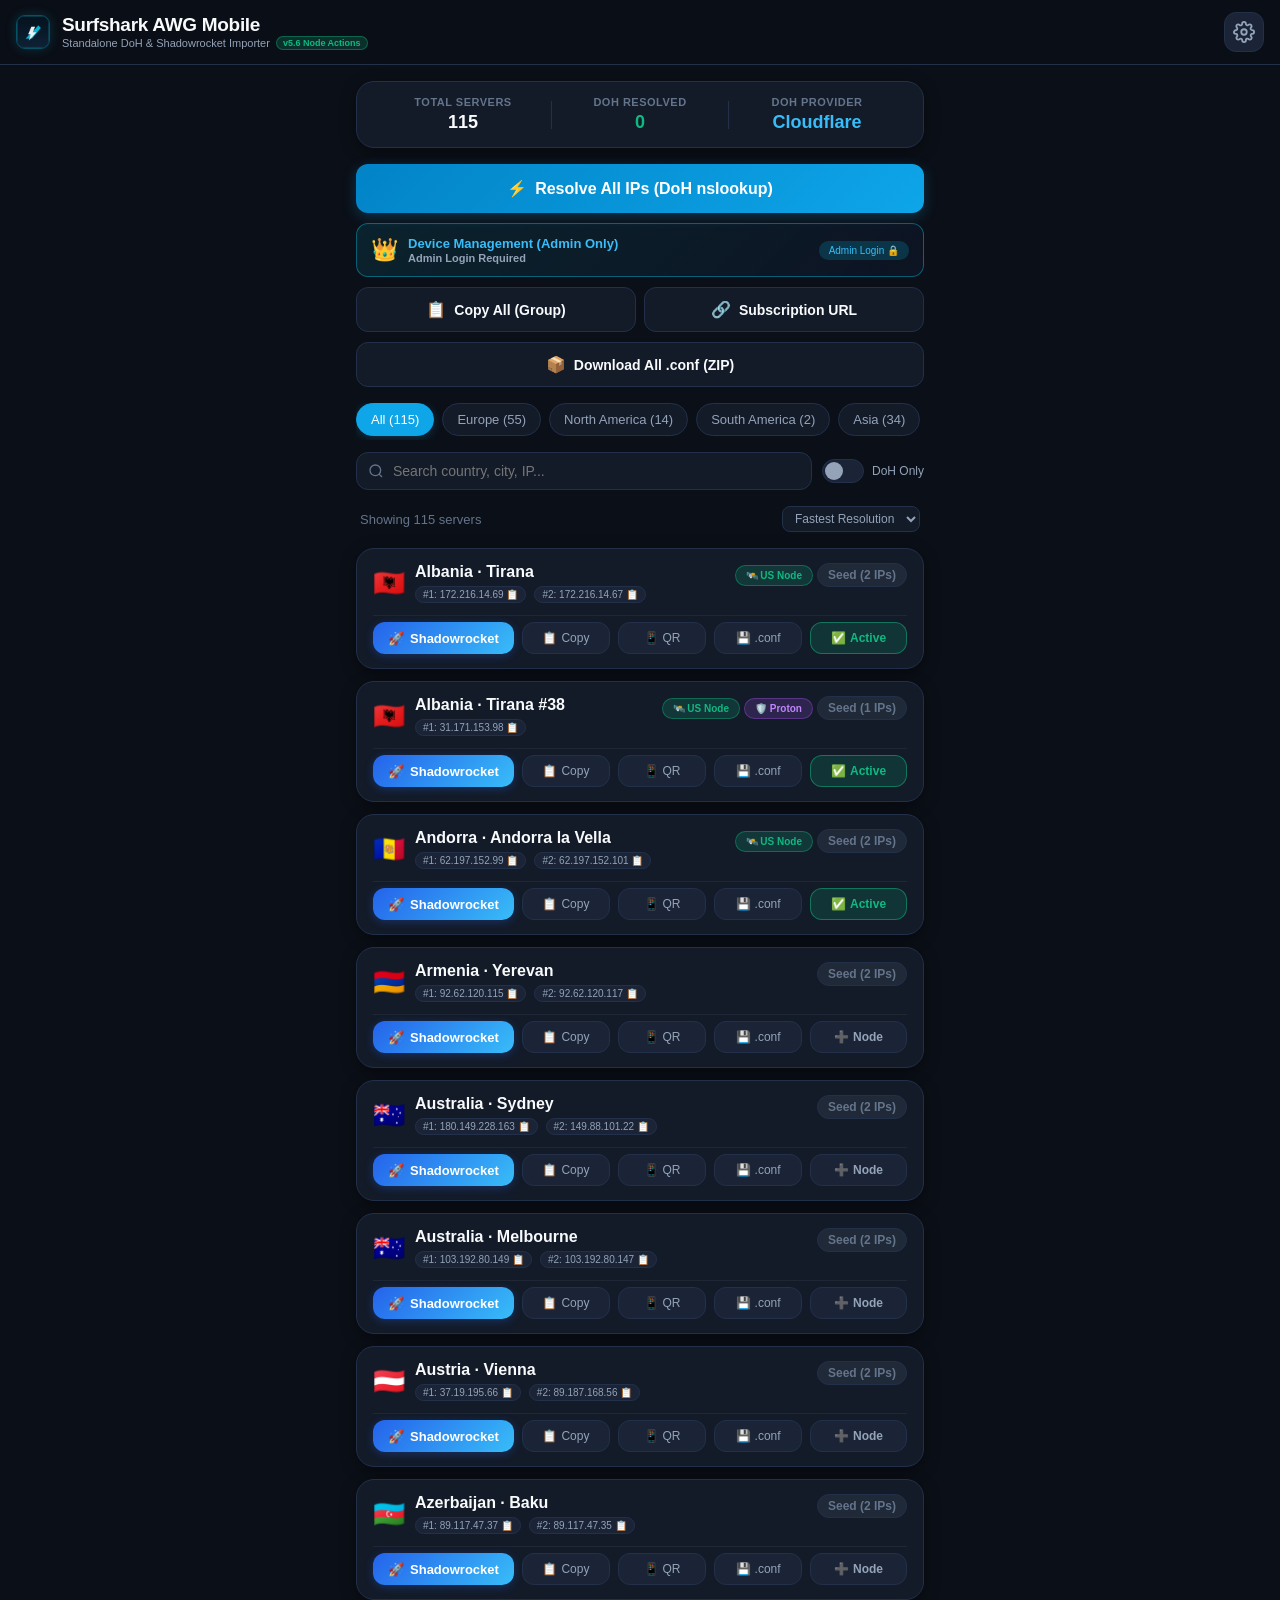
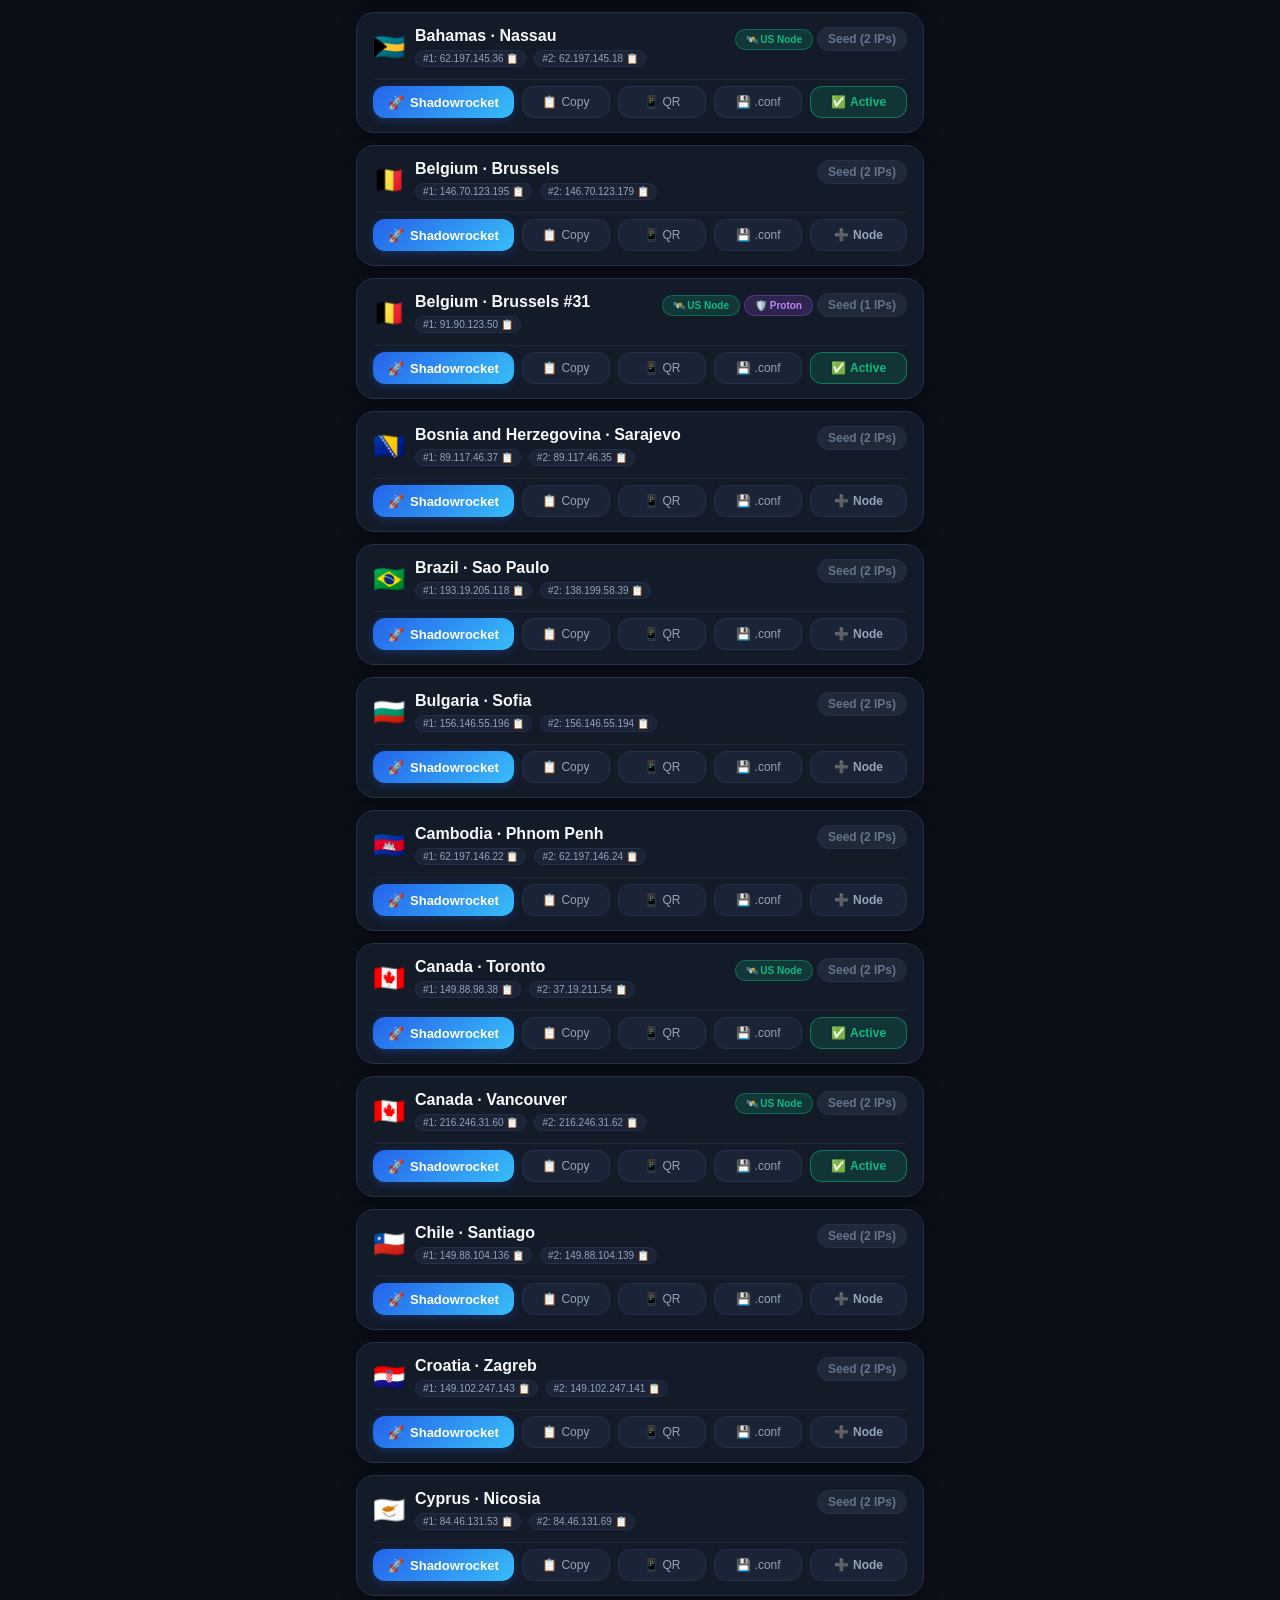
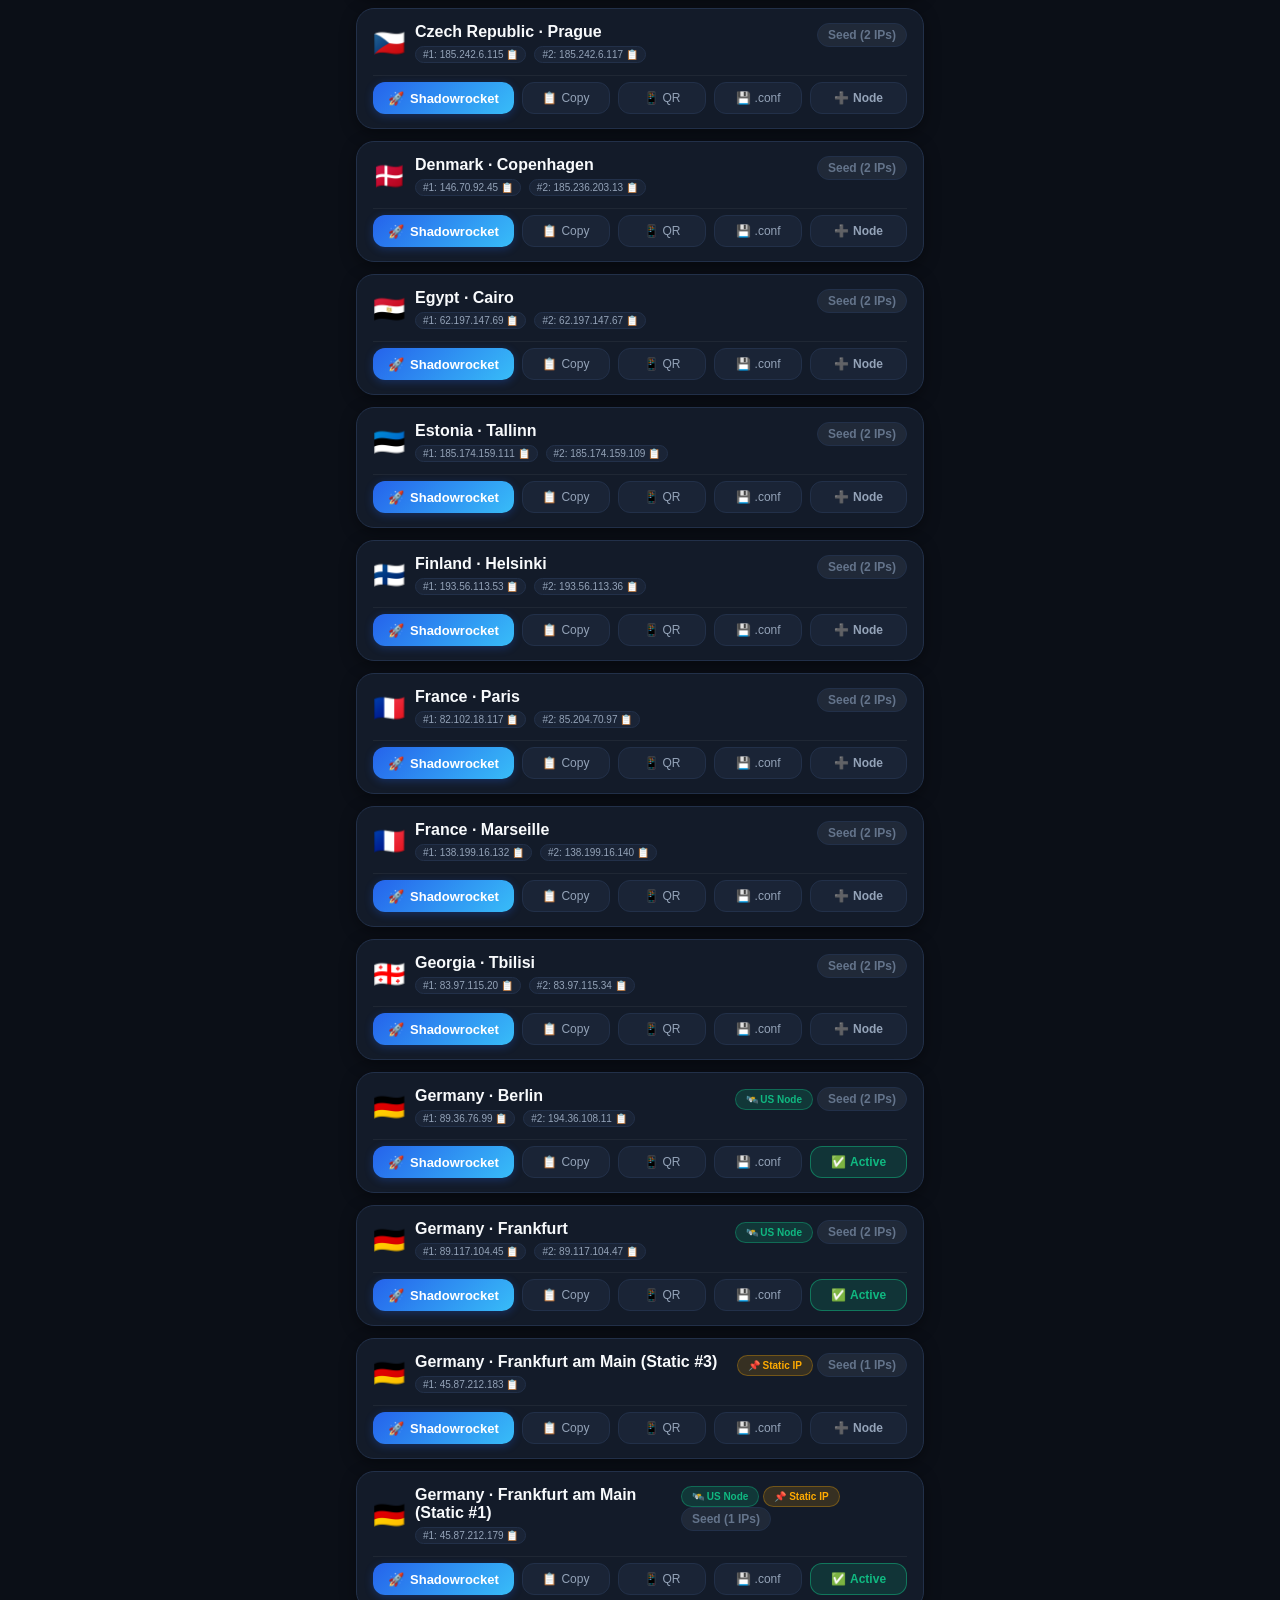
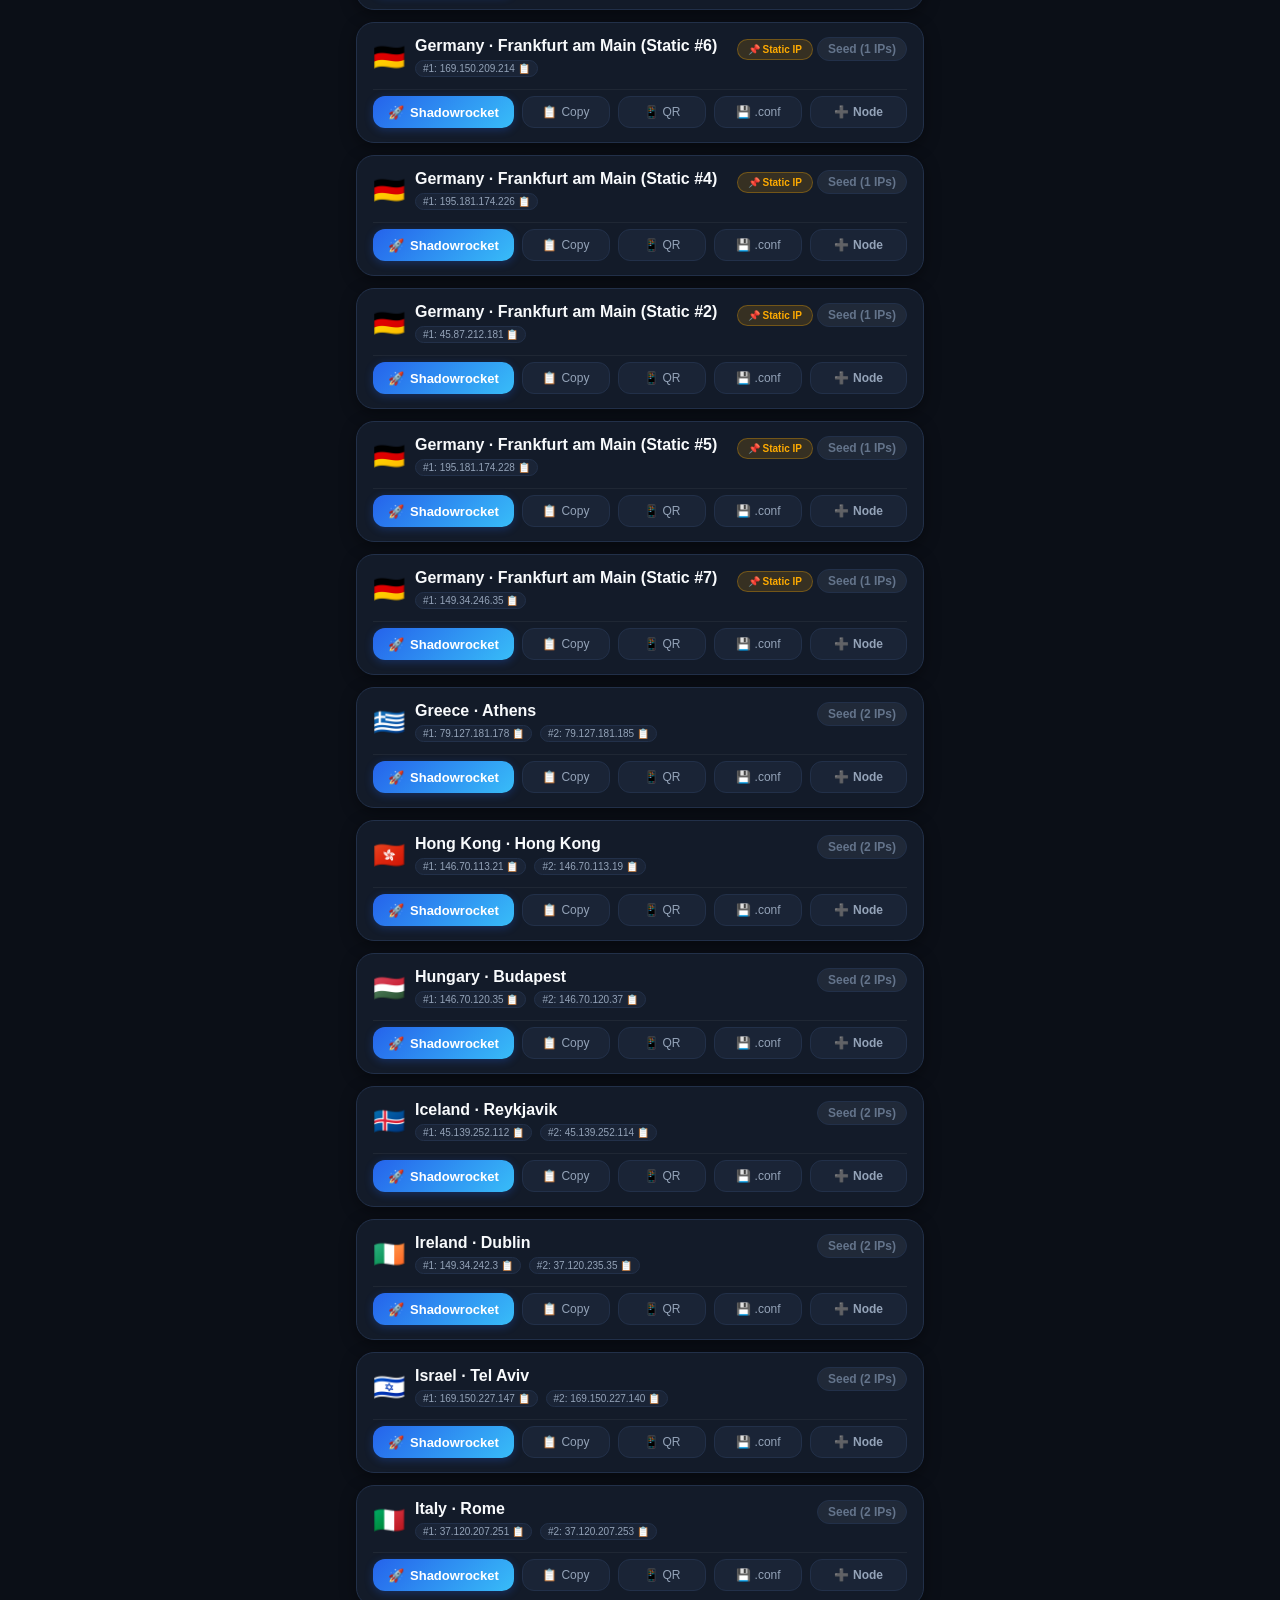
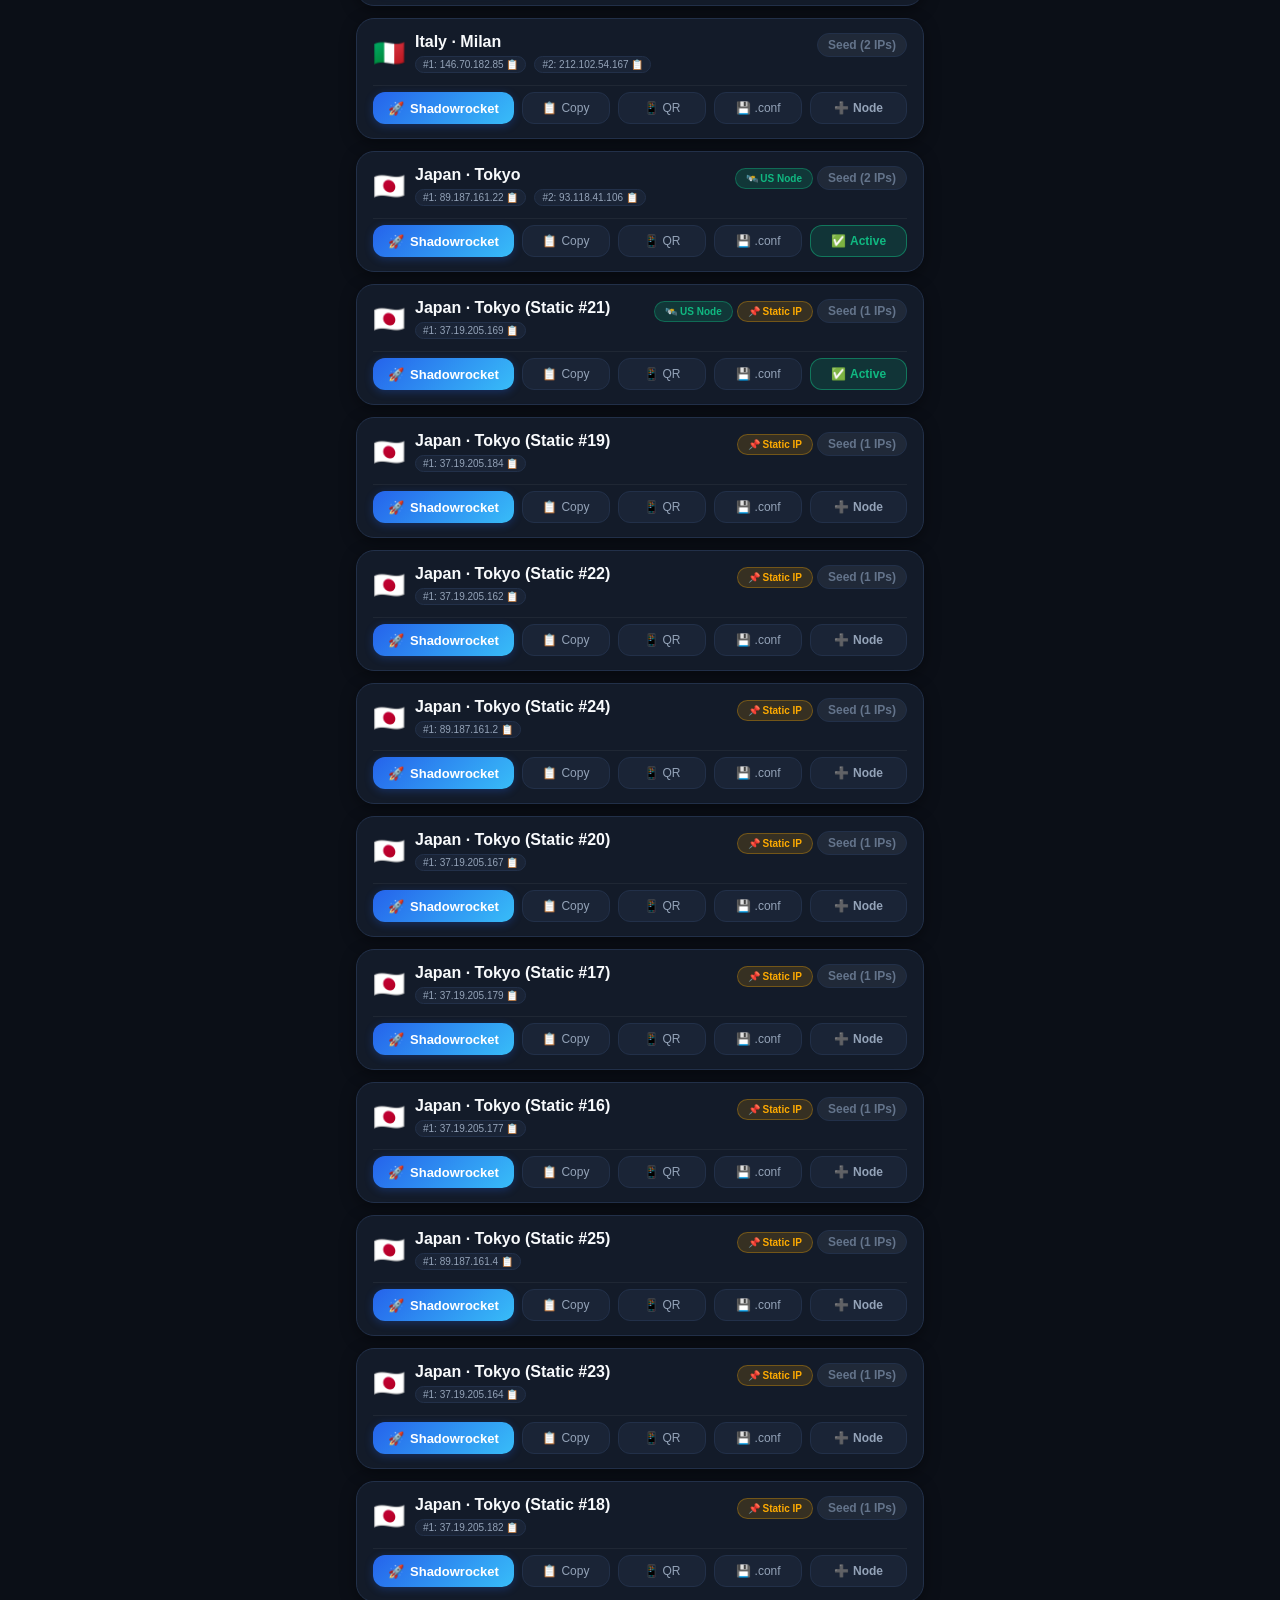
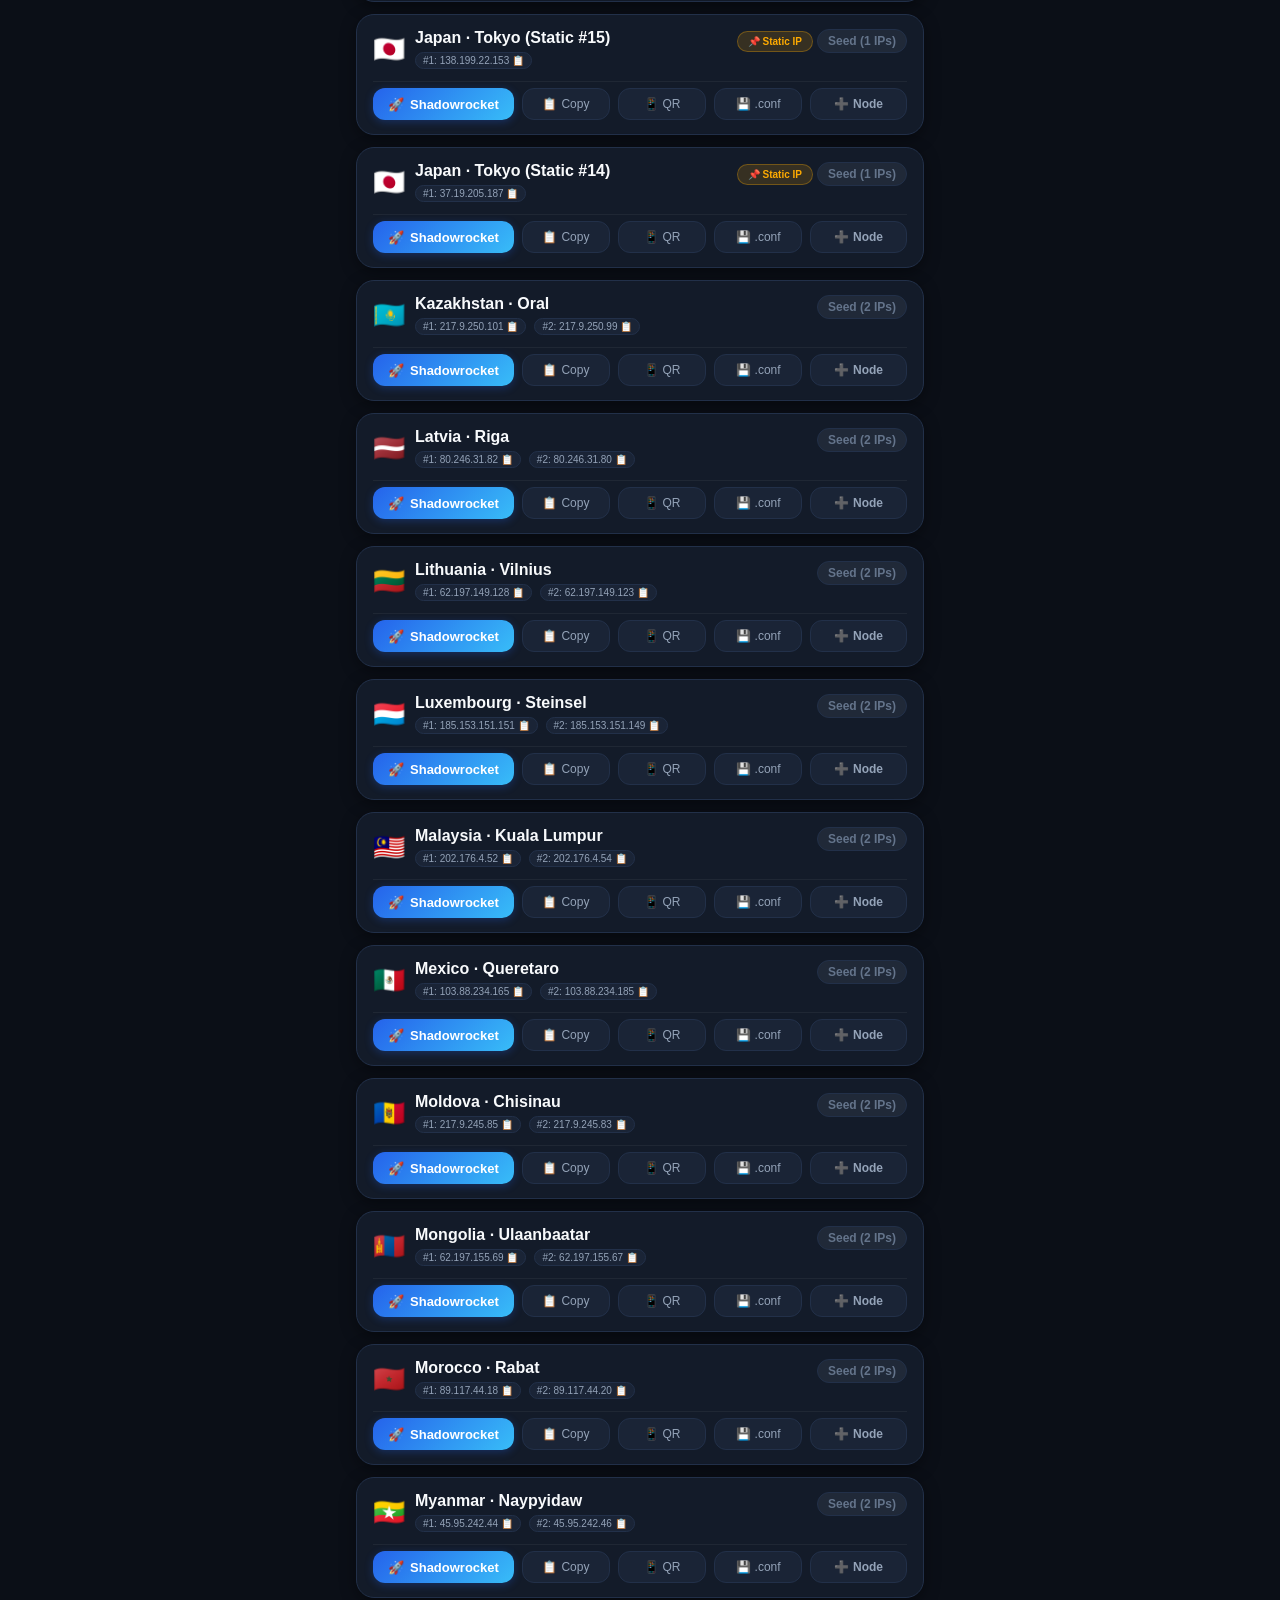
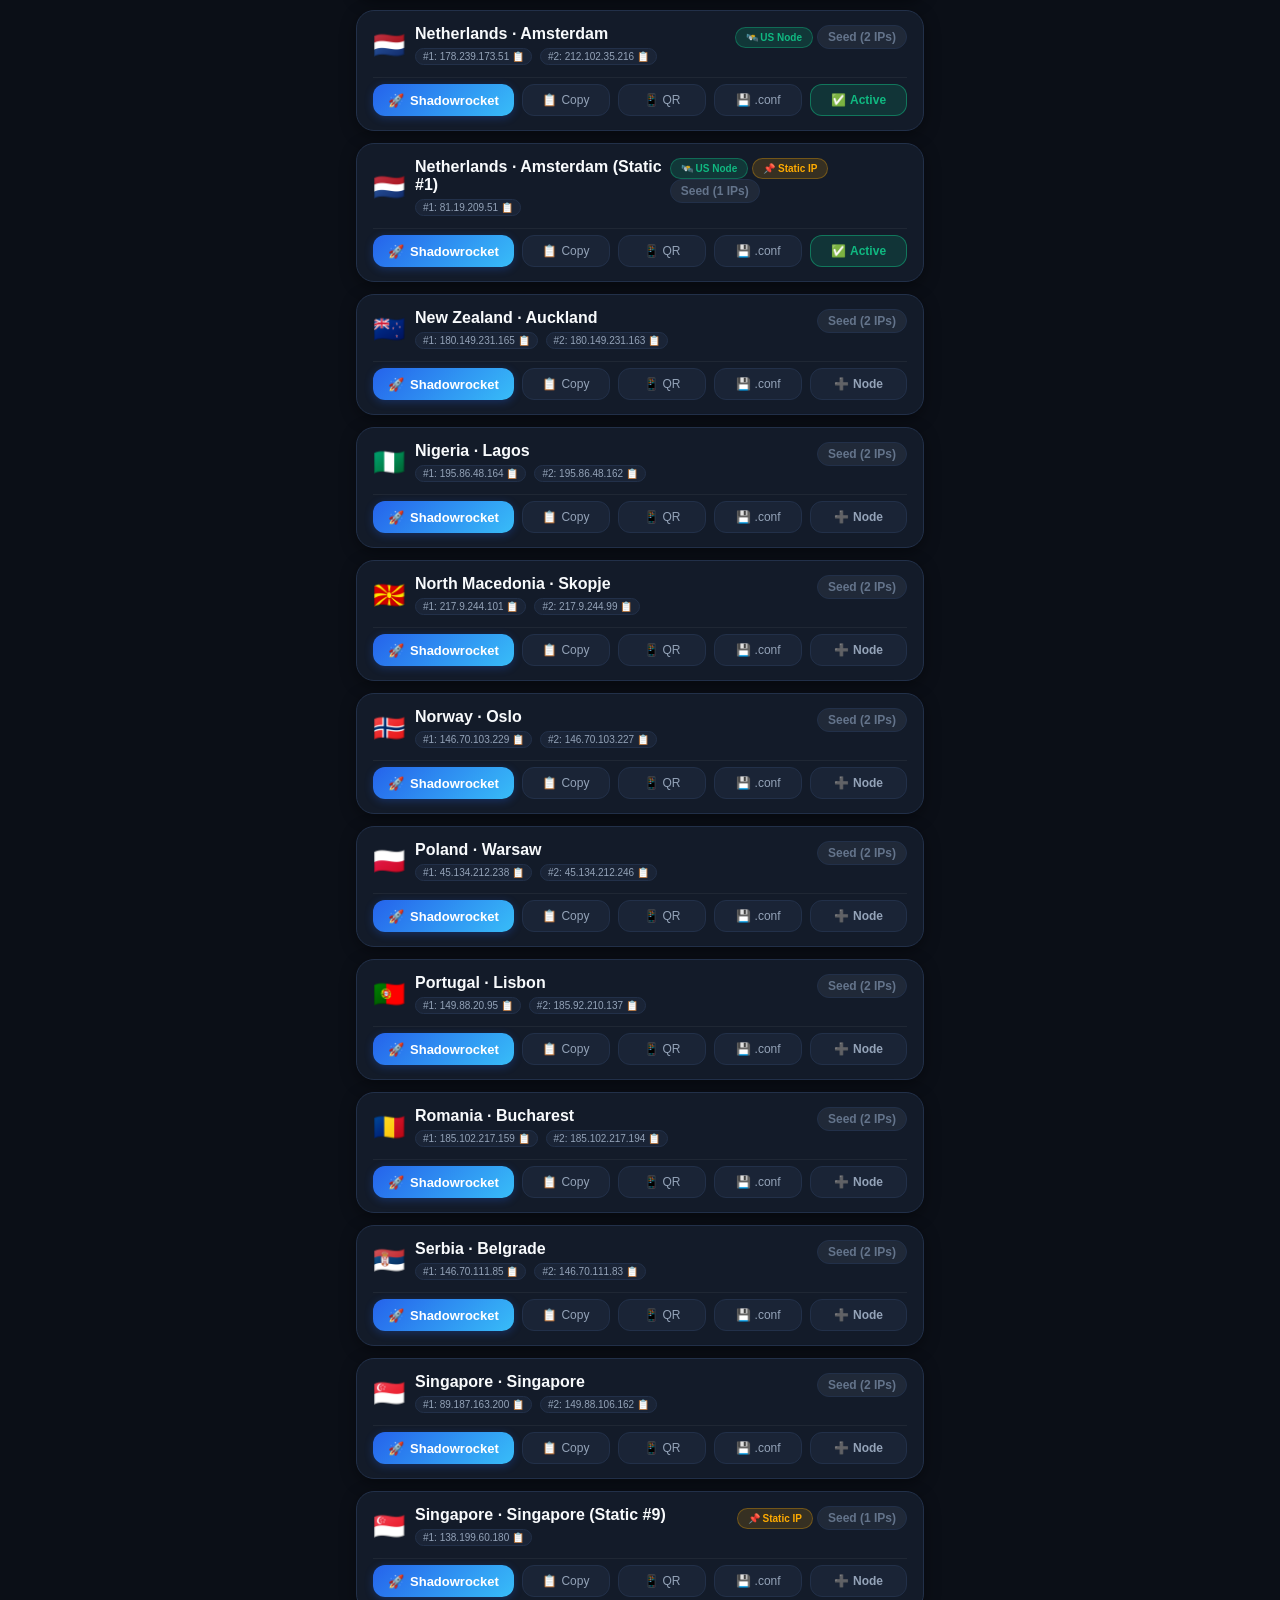
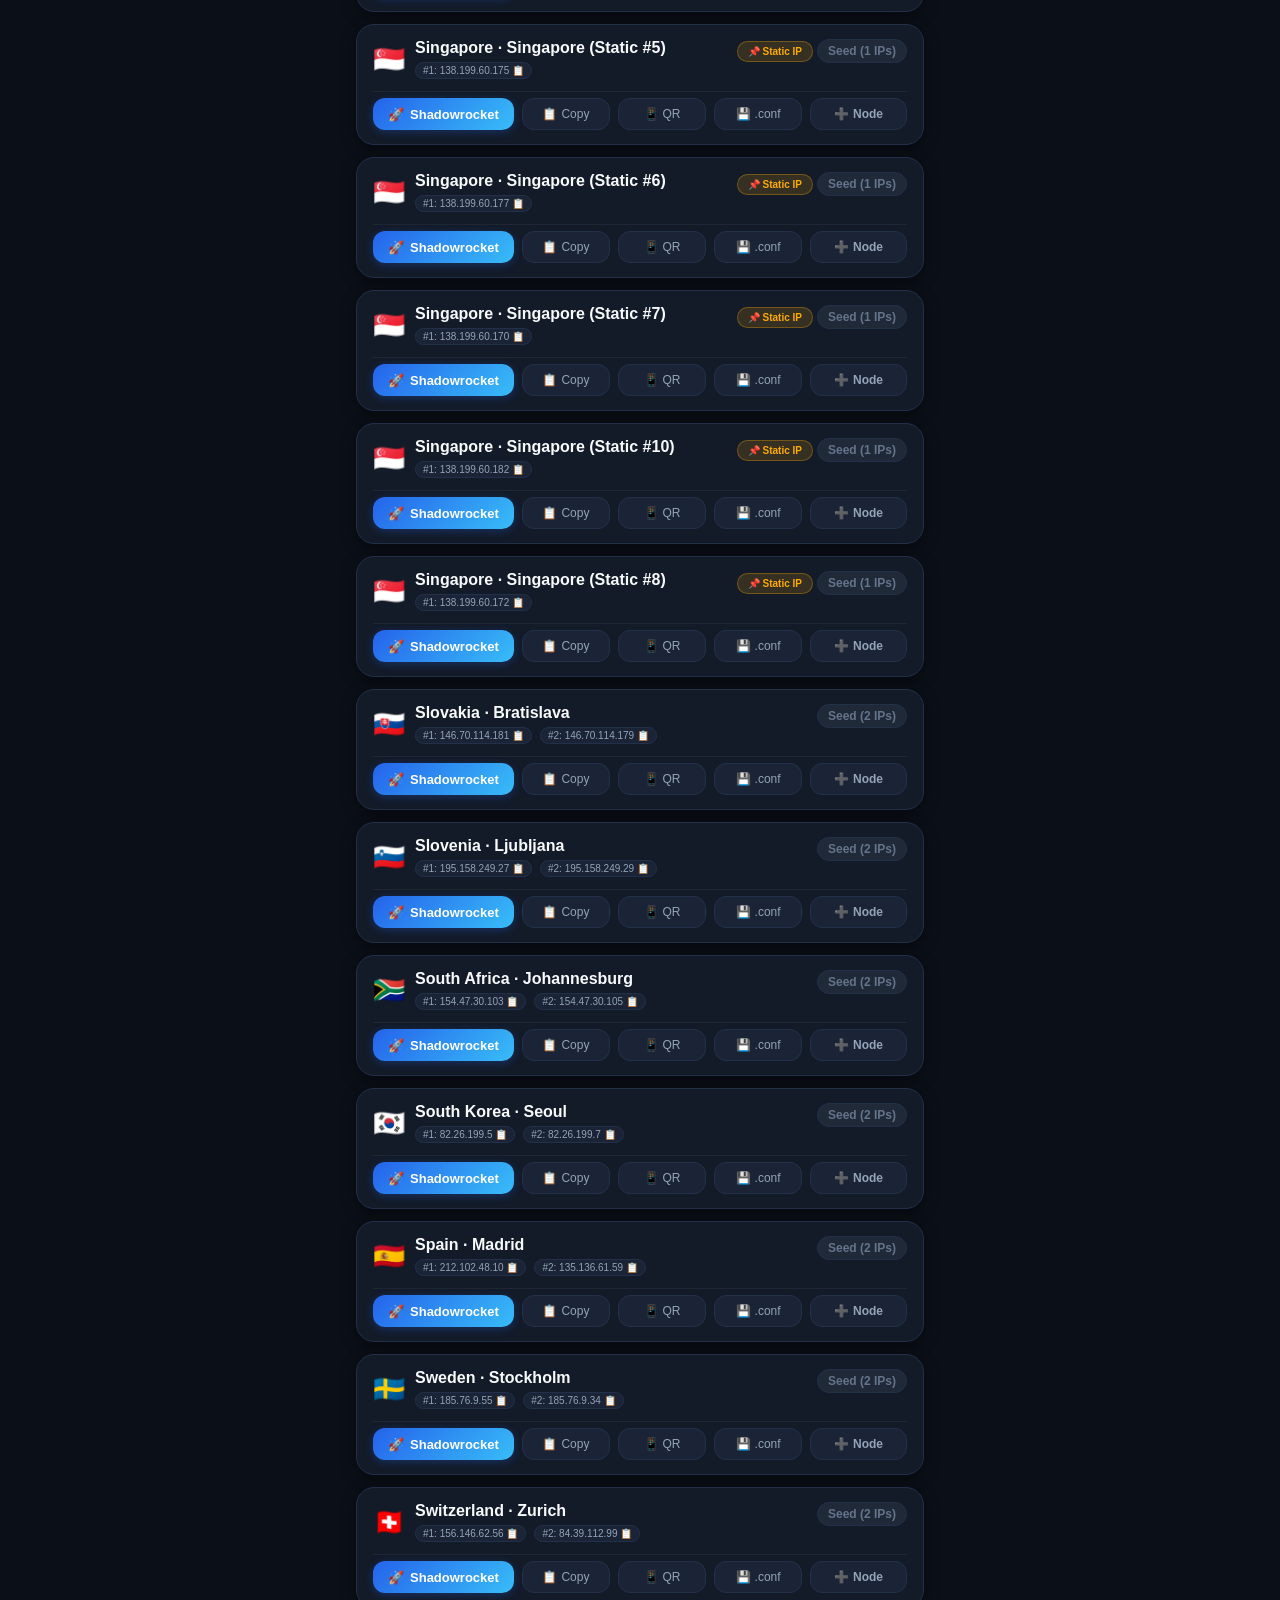
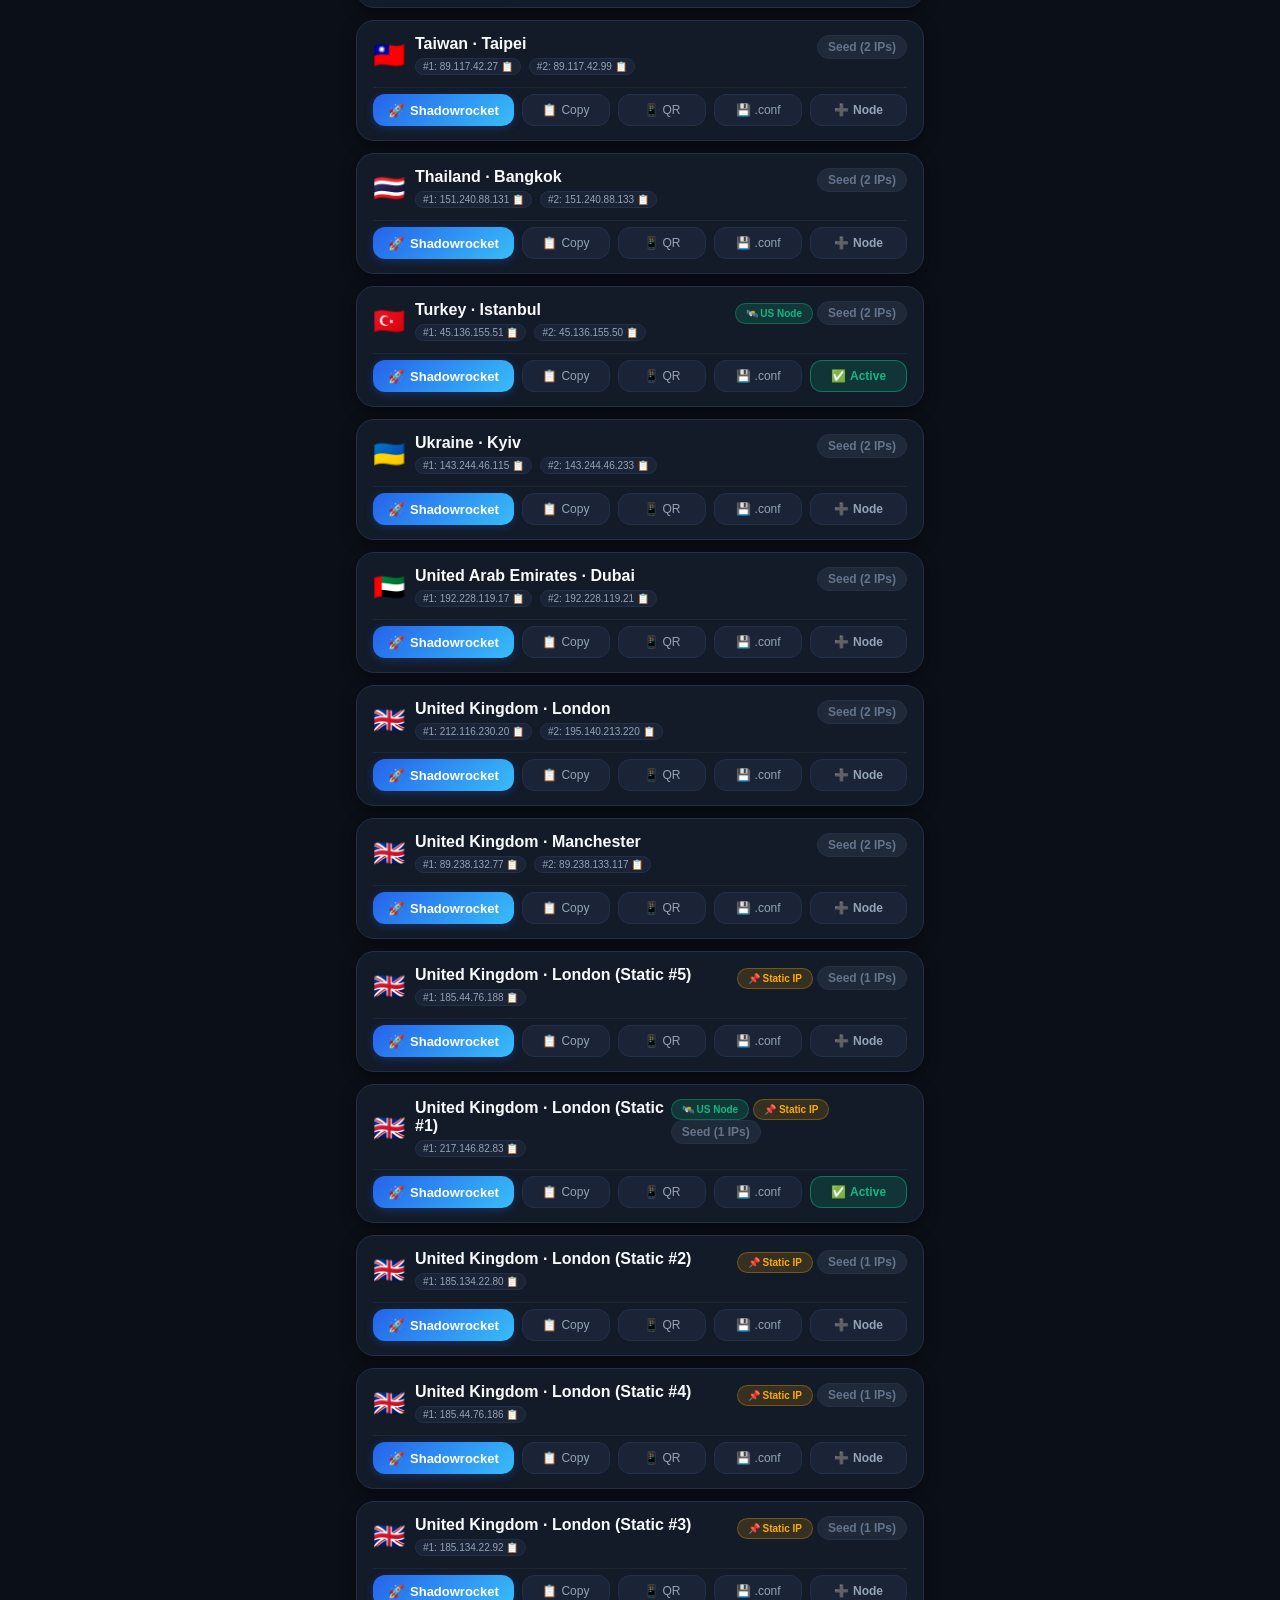
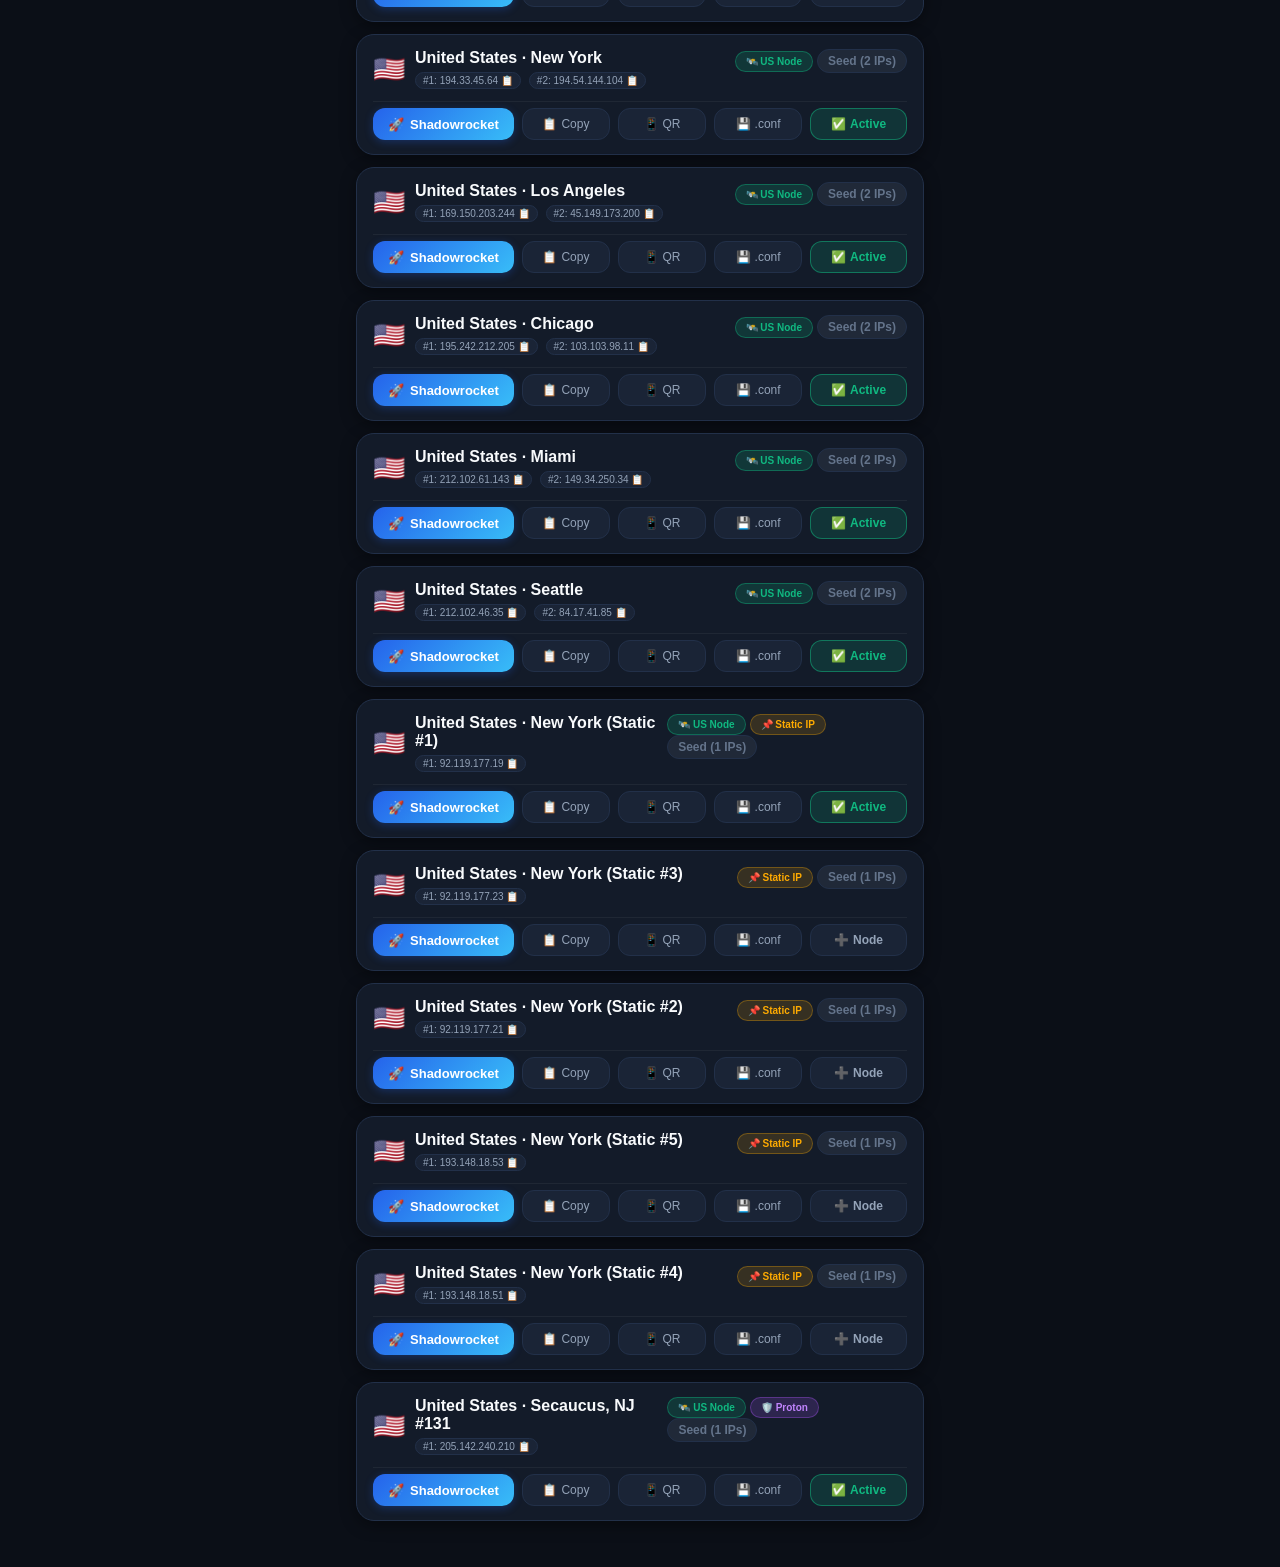
==== commit 1cb41523: "chore(auto): update DoH resolved IPs and subscription nodes [skip ci]" ====
--- a/index.html
+++ b/index.html
@@ -2144,7 +2144,7 @@
 
     <script>
     // Embedded Seed Catalog of 76 Surfshark Clusters
-    const DEFAULT_SERVERS = [{"continent": "Europe", "country": "Albania", "country_code": "AL", "city": "Tirana", "hostname": "al-tia.prod.surfshark.com", "port": 51820, "public_key": "l8EOWPyzt/njrb74CADY4VOhns/TbUN6KFTbytHcFQw=", "resolved_ips": ["172.216.14.51", "172.216.14.53"], "secure_core": false, "port_forward": false, "server_name": "", "node_code": "al"}, {"continent": "Europe", "country": "Germany", "country_code": "DE", "city": "Berlin", "hostname": "de-ber.prod.surfshark.com", "port": 51820, "public_key": "d3ldwEjnFcbLwD1o8uC5xC3DaSNek8DGeTpOb/h/IE4=", "resolved_ips": ["86.38.98.33", "86.38.98.31"], "secure_core": false, "port_forward": false, "server_name": "", "node_code": "de"}, {"continent": "Europe", "country": "Germany", "country_code": "DE", "city": "Frankfurt", "hostname": "de-fra.prod.surfshark.com", "port": 51820, "public_key": "fJDA+OA6jzQxfRcoHfC27xz7m3C8/590fRjpntzSpGo=", "resolved_ips": ["89.117.104.25", "89.117.104.27"], "secure_core": false, "port_forward": false, "server_name": "", "node_code": "de"}, {"continent": "Europe", "country": "Netherlands", "country_code": "NL", "city": "Amsterdam", "hostname": "nl-ams.prod.surfshark.com", "port": 51820, "public_key": "Lxg3jAOKcBA9tGBtB6vEWMFl5LUEB6AwOpuniYn1cig=", "resolved_ips": ["89.46.223.181", "143.244.42.76"], "secure_core": false, "port_forward": false, "server_name": "", "node_code": "nl"}, {"continent": "Europe", "country": "United Kingdom", "country_code": "GB", "city": "London", "hostname": "uk-lon.prod.surfshark.com", "port": 51820, "public_key": "iBJRXLZwXuWWrOZE1ZrAXEKMgV/z0WjG0Tks5rnWLBI=", "resolved_ips": ["217.146.82.236", "138.199.29.227"], "secure_core": false, "port_forward": false, "server_name": "", "node_code": "gb"}, {"continent": "Europe", "country": "United Kingdom", "country_code": "GB", "city": "Manchester", "hostname": "uk-man.prod.surfshark.com", "port": 51820, "public_key": "9R8He1cP8Laf5MT58FcaEYtPW/qnN3M9MQThIXOIvHs=", "resolved_ips": ["86.106.136.123", "91.90.121.211"], "secure_core": false, "port_forward": false, "server_name": "", "node_code": "gb"}, {"continent": "Europe", "country": "France", "country_code": "FR", "city": "Paris", "hostname": "fr-par.prod.surfshark.com", "port": 51820, "public_key": "AsvLuvKKADdc67aA/vHA3vb61S6YnGGx2Pd4aP4wal8=", "resolved_ips": ["85.204.70.117", "85.204.70.115"], "secure_core": false, "port_forward": false, "server_name": "", "node_code": "fr"}, {"continent": "Europe", "country": "France", "country_code": "FR", "city": "Marseille", "hostname": "fr-mrs.prod.surfshark.com", "port": 51820, "public_key": "QYa3ZFLwWAHKiJzOcbM73K7KBE0tdJYuirbGb+uH0H0=", "resolved_ips": ["103.93.42.35", "103.93.42.29"], "secure_core": false, "port_forward": false, "server_name": "", "node_code": "fr"}, {"continent": "Europe", "country": "Switzerland", "country_code": "CH", "city": "Zurich", "hostname": "ch-zur.prod.surfshark.com", "port": 51820, "public_key": "qFuwaE8IyDbNBTNar3xAXRGaBdkTtmLh1uIGMJxTxUs=", "resolved_ips": ["169.150.197.58", "89.222.97.200"], "secure_core": false, "port_forward": false, "server_name": "", "node_code": "ch"}, {"continent": "Europe", "country": "Sweden", "country_code": "SE", "city": "Stockholm", "hostname": "se-sto.prod.surfshark.com", "port": 51820, "public_key": "oUFRc+2emXgogDVWnJF4RAzr72PyafCzMVeQOgG92lY=", "resolved_ips": ["195.181.166.247", "195.181.166.245"], "secure_core": false, "port_forward": false, "server_name": "", "node_code": "se"}, {"continent": "Europe", "country": "Norway", "country_code": "NO", "city": "Oslo", "hostname": "no-osl.prod.surfshark.com", "port": 51820, "public_key": "pXfZi2vsdd88qrnqh+bwqHG4IYD42pj3T1wCm3PIGmw=", "resolved_ips": ["79.127.150.147", "79.127.150.145"], "secure_core": false, "port_forward": false, "server_name": "", "node_code": "no"}, {"continent": "Europe", "country": "Finland", "country_code": "FI", "city": "Helsinki", "hostname": "fi-hel.prod.surfshark.com", "port": 51820, "public_key": "+nv/Z8I2VS0eRdZwkpQW3U9RmsboTz2MUF94jVg5w10=", "resolved_ips": ["193.56.113.13", "193.56.113.48"], "secure_core": false, "port_forward": false, "server_name": "", "node_code": "fi"}, {"continent": "Europe", "country": "Denmark", "country_code": "DK", "city": "Copenhagen", "hostname": "dk-cph.prod.surfshark.com", "port": 51820, "public_key": "peDjRPEdHHmo0hGootZ9f+MQCEXmziFkLhMTl2PeXRM=", "resolved_ips": ["146.70.92.5", "89.45.7.19"], "secure_core": false, "port_forward": false, "server_name": "", "node_code": "dk"}, {"continent": "Europe", "country": "Belgium", "country_code": "BE", "city": "Brussels", "hostname": "be-bru.prod.surfshark.com", "port": 51820, "public_key": "9wZOjtwuKEc0GBcvc3xJQ4Kjo8G3EMXu6zJRzbanOjc=", "resolved_ips": ["146.70.123.187", "146.70.123.189"], "secure_core": false, "port_forward": false, "server_name": "", "node_code": "be"}, {"continent": "Europe", "country": "Ireland", "country_code": "IE", "city": "Dublin", "hostname": "ie-dub.prod.surfshark.com", "port": 51820, "public_key": "TjYxodFNdGlefxnWqe9vWWJHnz3meYWWhiIJyU8rgg8=", "resolved_ips": ["146.70.48.141", "149.34.242.24"], "secure_core": false, "port_forward": false, "server_name": "", "node_code": "ie"}, {"continent": "Europe", "country": "Italy", "country_code": "IT", "city": "Rome", "hostname": "it-rom.prod.surfshark.com", "port": 51820, "public_key": "fqxSeDr7n249iywruwLMwkV3r36svPT1tLf9TJOTFAw=", "resolved_ips": ["37.120.207.187", "37.120.207.189"], "secure_core": false, "port_forward": false, "server_name": "", "node_code": "it"}, {"continent": "Europe", "country": "Italy", "country_code": "IT", "city": "Milan", "hostname": "it-mil.prod.surfshark.com", "port": 51820, "public_key": "vIMHzH5FHdVkrhOOc0u/FySVhumaLC3XUk39Wk34LnE=", "resolved_ips": ["84.17.58.192", "212.102.54.132"], "secure_core": false, "port_forward": false, "server_name": "", "node_code": "it"}, {"continent": "Europe", "country": "Spain", "country_code": "ES", "city": "Madrid", "hostname": "es-mad.prod.surfshark.com", "port": 51820, "public_key": "a30vOQfjwPzjRxGNi2dvSAMdaPHEYatR84cUjXKOwls=", "resolved_ips": ["212.102.48.8", "212.102.48.20"], "secure_core": false, "port_forward": false, "server_name": "", "node_code": "es"}, {"continent": "Europe", "country": "Portugal", "country_code": "PT", "city": "Lisbon", "hostname": "pt-lis.prod.surfshark.com", "port": 51820, "public_key": "JgYlpt7jFh0FV2QO0QQ3yFfsnqikUq977V3cObFGTQ4=", "resolved_ips": ["185.92.210.70", "149.88.20.101"], "secure_core": false, "port_forward": false, "server_name": "", "node_code": "pt"}, {"continent": "Europe", "country": "Austria", "country_code": "AT", "city": "Vienna", "hostname": "at-vie.prod.surfshark.com", "port": 51820, "public_key": "dPZe8Jq3Hu0k07MDk+Y4+AS2XHSLYalyg91TSFXRYEA=", "resolved_ips": ["87.249.133.7", "87.249.133.17"], "secure_core": false, "port_forward": false, "server_name": "", "node_code": "at"}, {"continent": "Europe", "country": "Poland", "country_code": "PL", "city": "Warsaw", "hostname": "pl-waw.prod.surfshark.com", "port": 51820, "public_key": "vBa3HK7QXietG64rHRLm085VMS2cAX2paeAaphB/SEU=", "resolved_ips": ["45.134.212.45", "45.134.212.48"], "secure_core": false, "port_forward": false, "server_name": "", "node_code": "pl"}, {"continent": "Europe", "country": "Czech Republic", "country_code": "CZ", "city": "Prague", "hostname": "cz-prg.prod.surfshark.com", "port": 51820, "public_key": "c1bfP+OBTj6WUe8NDH8d6nDTwpQicopfdkHFx3BIaSk=", "resolved_ips": ["185.242.6.117", "185.242.6.115"], "secure_core": false, "port_forward": false, "server_name": "", "node_code": "cz"}, {"continent": "Europe", "country": "Slovakia", "country_code": "SK", "city": "Bratislava", "hostname": "sk-bts.prod.surfshark.com", "port": 51820, "public_key": "T5b7+uwUFqN5r1WsfBXURpSnYCYRLFAVreKkIQHGOlw=", "resolved_ips": ["146.70.114.189", "146.70.114.187"], "secure_core": false, "port_forward": false, "server_name": "", "node_code": "sk"}, {"continent": "Europe", "country": "Hungary", "country_code": "HU", "city": "Budapest", "hostname": "hu-bud.prod.surfshark.com", "port": 51820, "public_key": "Pk3+iZNP0uWkDTSmEHlUeSA3WyiFXLXgYgAQ5wNyIBk=", "resolved_ips": ["79.127.182.6", "79.127.182.9"], "secure_core": false, "port_forward": false, "server_name": "", "node_code": "hu"}, {"continent": "Europe", "country": "Romania", "country_code": "RO", "city": "Bucharest", "hostname": "ro-buc.prod.surfshark.com", "port": 51820, "public_key": "uRT3uSAUwvm7Rp+s3n5V9JibsKHKAZ/8+SU3psG8QxI=", "resolved_ips": ["169.150.199.169", "169.150.199.167"], "secure_core": false, "port_forward": false, "server_name": "", "node_code": "ro"}, {"continent": "Europe", "country": "Bulgaria", "country_code": "BG", "city": "Sofia", "hostname": "bg-sof.prod.surfshark.com", "port": 51820, "public_key": "LQFiCiZcPEoYasKRLbCfXp2fYYsj8wiMr/L9u6hYqSo=", "resolved_ips": ["185.94.192.67", "185.94.192.69"], "secure_core": false, "port_forward": false, "server_name": "", "node_code": "bg"}, {"continent": "Europe", "country": "Greece", "country_code": "GR", "city": "Athens", "hostname": "gr-ath.prod.surfshark.com", "port": 51820, "public_key": "bXnjQGLhuauvBMg51YIAhwX40YqNL2ImyEub5DpHaBk=", "resolved_ips": ["79.127.181.185", "149.102.246.106"], "secure_core": false, "port_forward": false, "server_name": "", "node_code": "gr"}, {"continent": "Europe", "country": "Cyprus", "country_code": "CY", "city": "Nicosia", "hostname": "cy-nic.prod.surfshark.com", "port": 51820, "public_key": "kEAQgNChxGgrzoKPpCPFJKh0L1/5rXIq08KSY4g26zY=", "resolved_ips": ["84.46.131.37"], "secure_core": false, "port_forward": false, "server_name": "", "node_code": "cy"}, {"continent": "Europe", "country": "Croatia", "country_code": "HR", "city": "Zagreb", "hostname": "hr-zag.prod.surfshark.com", "port": 51820, "public_key": "nIQmC5T4H0HX4yA2u/Z5rrbLQDAOLA+kFCdt8S94xXg=", "resolved_ips": ["149.102.247.141", "149.102.247.143"], "secure_core": false, "port_forward": false, "server_name": "", "node_code": "hr"}, {"continent": "Europe", "country": "Slovenia", "country_code": "SI", "city": "Ljubljana", "hostname": "si-lju.prod.surfshark.com", "port": 51820, "public_key": "yPdmxOfzm06fotkt/dlaAiyxWPaWfCuDPaUljNx+c38=", "resolved_ips": ["195.158.249.21", "195.158.249.19"], "secure_core": false, "port_forward": false, "server_name": "", "node_code": "si"}, {"continent": "Europe", "country": "Serbia", "country_code": "RS", "city": "Belgrade", "hostname": "rs-beg.prod.surfshark.com", "port": 51820, "public_key": "A3vmr6/umw5sP8anxNyipgi5oEnOnZdqB1K/cbQpMiI=", "resolved_ips": ["146.70.111.83", "146.70.111.85"], "secure_core": false, "port_forward": false, "server_name": "", "node_code": "rs"}, {"continent": "Europe", "country": "Bosnia and Herzegovina", "country_code": "BA", "city": "Sarajevo", "hostname": "ba-sjj.prod.surfshark.com", "port": 51820, "public_key": "hsm/ps/uxcsVNzT3OmV/l7ZWv+TRIS+IM+N6/nTymkw=", "resolved_ips": ["89.117.46.35", "89.117.46.37"], "secure_core": false, "port_forward": false, "server_name": "", "node_code": "ba"}, {"continent": "Europe", "country": "North Macedonia", "country_code": "MK", "city": "Skopje", "hostname": "mk-skp.prod.surfshark.com", "port": 51820, "public_key": "dZNq48noPkey9rwSbAU+masbafpDSaAmtAMaP+gzLxA=", "resolved_ips": ["217.9.244.83", "217.9.244.85"], "secure_core": false, "port_forward": false, "server_name": "", "node_code": "mk"}, {"continent": "Europe", "country": "Estonia", "country_code": "EE", "city": "Tallinn", "hostname": "ee-tll.prod.surfshark.com", "port": 51820, "public_key": "CsdrT+WfcMRPhrOWgZeHj9DQiQtJfYFci94K5ztjr2E=", "resolved_ips": ["185.174.159.119", "185.174.159.117"], "secure_core": false, "port_forward": false, "server_name": "", "node_code": "ee"}, {"continent": "Europe", "country": "Latvia", "country_code": "LV", "city": "Riga", "hostname": "lv-rig.prod.surfshark.com", "port": 51820, "public_key": "EmghYf9rIpwOQ0uIjIxgCXs/WwHJthNvPIv5iKseE3A=", "resolved_ips": ["159.148.58.7", "159.148.58.9"], "secure_core": false, "port_forward": false, "server_name": "", "node_code": "lv"}, {"continent": "Europe", "country": "Lithuania", "country_code": "LT", "city": "Vilnius", "hostname": "lt-vno.prod.surfshark.com", "port": 51820, "public_key": "pC7xJD56uFFJ7qHpe3XvXXhjwZcoMco09ySHOg4h+iA=", "resolved_ips": ["62.197.149.115", "62.197.149.126"], "secure_core": false, "port_forward": false, "server_name": "", "node_code": "lt"}, {"continent": "Europe", "country": "Moldova", "country_code": "MD", "city": "Chisinau", "hostname": "md-chi.prod.surfshark.com", "port": 51820, "public_key": "4Exn42t337sxoBzYHxgmDBNq+AhTYz6nvEj98TWY50Y=", "resolved_ips": ["217.9.245.101", "217.9.245.99"], "secure_core": false, "port_forward": false, "server_name": "", "node_code": "md"}, {"continent": "Europe", "country": "Ukraine", "country_code": "UA", "city": "Kyiv", "hostname": "ua-iev.prod.surfshark.com", "port": 51820, "public_key": "wy+PhWBP715KfBrsQR4P3JUalYc9a77FmZWQinwYLmo=", "resolved_ips": ["143.244.46.98", "143.244.46.118"], "secure_core": false, "port_forward": false, "server_name": "", "node_code": "ua"}, {"continent": "Europe", "country": "Iceland", "country_code": "IS", "city": "Reykjavik", "hostname": "is-rkv.prod.surfshark.com", "port": 51820, "public_key": "d0m2sIa0JGcxCBvoWDU77SjmPoiWI/oKoX1TL2f2fTA=", "resolved_ips": ["45.139.252.4", "45.139.252.16"], "secure_core": false, "port_forward": false, "server_name": "", "node_code": "is"}, {"continent": "Europe", "country": "Luxembourg", "country_code": "LU", "city": "Steinsel", "hostname": "lu-ste.prod.surfshark.com", "port": 51820, "public_key": "68JVBL/M2AYQ9gYHtcpmZ6Pl+ayhJjTL2sr6Ej1VEFg=", "resolved_ips": ["145.223.8.17", "145.223.8.7"], "secure_core": false, "port_forward": false, "server_name": "", "node_code": "lu"}, {"continent": "Europe", "country": "Turkey", "country_code": "TR", "city": "Istanbul", "hostname": "tr-ist.prod.surfshark.com", "port": 51820, "public_key": "sF/TlxU9XaDN3QQBT/lu2Pw9qpD3XpDqLBfInBtff2A=", "resolved_ips": ["45.136.155.53", "45.136.155.55"], "secure_core": false, "port_forward": false, "server_name": "", "node_code": "tr"}, {"continent": "Asia", "country": "Armenia", "country_code": "AM", "city": "Yerevan", "hostname": "am-evn.prod.surfshark.com", "port": 51820, "public_key": "B+aSYrw7JSq7b60uK0nrMQGCiJ48QwiUp/aoRpYX2lU=", "resolved_ips": ["92.62.120.115", "92.62.120.117"], "secure_core": false, "port_forward": false, "server_name": "", "node_code": "am"}, {"continent": "Asia", "country": "Azerbaijan", "country_code": "AZ", "city": "Baku", "hostname": "az-bak.prod.surfshark.com", "port": 51820, "public_key": "pvWYTFxIpqo25NGTertIIWnccS/sUQ6fIkqd8XJYzEI=", "resolved_ips": ["89.117.47.35", "89.117.47.37"], "secure_core": false, "port_forward": false, "server_name": "", "node_code": "az"}, {"continent": "Asia", "country": "Georgia", "country_code": "GE", "city": "Tbilisi", "hostname": "ge-tbs.prod.surfshark.com", "port": 51820, "public_key": "L79E4IoaVZBXOyoMM82TvUIbiKlloRbUnT8R2Cl3PVM=", "resolved_ips": ["83.97.115.34", "83.97.115.20"], "secure_core": false, "port_forward": false, "server_name": "", "node_code": "ge"}, {"continent": "Asia", "country": "Kazakhstan", "country_code": "KZ", "city": "Oral", "hostname": "kz-ura.prod.surfshark.com", "port": 51820, "public_key": "c8SPrUWVMjSm3xdZRF4eg57sdEo2TFmBDVKP+A+quHM=", "resolved_ips": ["217.9.250.101", "217.9.250.99"], "secure_core": false, "port_forward": false, "server_name": "", "node_code": "kz"}, {"continent": "Asia", "country": "United Arab Emirates", "country_code": "AE", "city": "Dubai", "hostname": "ae-dub.prod.surfshark.com", "port": 51820, "public_key": "6dZGkg0iAMgQuOCGknAgBAqDEeJeBQ4Of5eblO4aNC8=", "resolved_ips": ["192.228.119.7", "192.228.119.9"], "secure_core": false, "port_forward": false, "server_name": "", "node_code": "ae"}, {"continent": "Asia", "country": "Israel", "country_code": "IL", "city": "Tel Aviv", "hostname": "il-tlv.prod.surfshark.com", "port": 51820, "public_key": "ZEG2fUrtohnVePblUlDM6wyyeTobzsABnMjTTFmqNUE=", "resolved_ips": ["169.150.227.145", "169.150.227.137"], "secure_core": false, "port_forward": false, "server_name": "", "node_code": "il"}, {"continent": "Asia", "country": "Singapore", "country_code": "SG", "city": "Singapore", "hostname": "sg-sng.prod.surfshark.com", "port": 51820, "public_key": "MGfgkhJsMVMTO33h1wr76+z6gQr/93VcGdClfbaPsnU=", "resolved_ips": ["149.88.106.160", "151.240.33.18"], "secure_core": false, "port_forward": false, "server_name": "", "node_code": "sg"}, {"continent": "Asia", "country": "Japan", "country_code": "JP", "city": "Tokyo", "hostname": "jp-tok.prod.surfshark.com", "port": 51820, "public_key": "YJSjrc/WWOjQUyUi4iYcHb7LsWWoCY+2fK8/8VtC/BY=", "resolved_ips": ["82.26.195.13", "82.26.195.11"], "secure_core": false, "port_forward": false, "server_name": "", "node_code": "jp"}, {"continent": "Asia", "country": "South Korea", "country_code": "KR", "city": "Seoul", "hostname": "kr-seo.prod.surfshark.com", "port": 51820, "public_key": "bD/m2mdKxJXG2wTkLsmWpiW8xZwkDdrrrwC44auOhQg=", "resolved_ips": ["84.233.167.140", "61.97.243.118"], "secure_core": false, "port_forward": false, "server_name": "", "node_code": "kr"}, {"continent": "Asia", "country": "Hong Kong", "country_code": "HK", "city": "Hong Kong", "hostname": "hk-hkg.prod.surfshark.com", "port": 51820, "public_key": "JYHdktdtuM7inbtsxRKSDpnBVTWQ5+QLZ/cWWmf4VRg=", "resolved_ips": ["172.216.245.22", "172.216.245.40"], "secure_core": false, "port_forward": false, "server_name": "", "node_code": "hk"}, {"continent": "Asia", "country": "Taiwan", "country_code": "TW", "city": "Taipei", "hostname": "tw-tai.prod.surfshark.com", "port": 51820, "public_key": "P0vaGUOUE7V5bbGOYY2WgQeZnTZEHvIr+dfebU7W4Ao=", "resolved_ips": ["82.140.187.50", "89.117.42.45"], "secure_core": false, "port_forward": false, "server_name": "", "node_code": "tw"}, {"continent": "Asia", "country": "Malaysia", "country_code": "MY", "city": "Kuala Lumpur", "hostname": "my-kul.prod.surfshark.com", "port": 51820, "public_key": "AS84LXlJfgBwGHc70MvtGRxsMqNNucZ2pNOBayJUm04=", "resolved_ips": ["202.176.4.57", "202.176.4.59"], "secure_core": false, "port_forward": false, "server_name": "", "node_code": "my"}, {"continent": "Asia", "country": "Thailand", "country_code": "TH", "city": "Bangkok", "hostname": "th-bkk.prod.surfshark.com", "port": 51820, "public_key": "OoFY46j/w4uQFyFu/OQ/h3x+ymJ1DJ4UR1fwGNxOxk0=", "resolved_ips": ["151.240.88.51", "151.240.88.53"], "secure_core": false, "port_forward": false, "server_name": "", "node_code": "th"}, {"continent": "Oceania", "country": "Australia", "country_code": "AU", "city": "Sydney", "hostname": "au-syd.prod.surfshark.com", "port": 51820, "public_key": "Y5KM9kHdM0upMsIJWUQquOY1RgkWX69AHw/Dl5KyIk4=", "resolved_ips": ["138.199.33.72", "180.149.228.173"], "secure_core": false, "port_forward": false, "server_name": "", "node_code": "au"}, {"continent": "Oceania", "country": "Australia", "country_code": "AU", "city": "Melbourne", "hostname": "au-mel.prod.surfshark.com", "port": 51820, "public_key": "yYX9yLjHOSWVAsaujcIVWAxF9wYMmHupG1RtJk+u21o=", "resolved_ips": ["82.21.109.7", "82.21.109.5"], "secure_core": false, "port_forward": false, "server_name": "", "node_code": "au"}, {"continent": "Oceania", "country": "New Zealand", "country_code": "NZ", "city": "Auckland", "hostname": "nz-akl.prod.surfshark.com", "port": 51820, "public_key": "xv8P19y0m9ojrLelCaPzGtaVv7tlPzLgZxvAD7lpYDg=", "resolved_ips": ["180.149.231.43", "180.149.231.45"], "secure_core": false, "port_forward": false, "server_name": "", "node_code": "nz"}, {"continent": "North America", "country": "United States", "country_code": "US", "city": "New York", "hostname": "us-nyc.prod.surfshark.com", "port": 51820, "public_key": "rhuoCmHdyYrh0zW3J0YXZK4aN3It7DD26TXlACuWnwU=", "resolved_ips": ["194.54.144.98", "146.70.186.189"], "secure_core": false, "port_forward": false, "server_name": "", "node_code": "us"}, {"continent": "North America", "country": "United States", "country_code": "US", "city": "Los Angeles", "hostname": "us-lax.prod.surfshark.com", "port": 51820, "public_key": "m+L7BVQWDwU2TxjfspMRLkRctvmo7fOkd+eVk6KC5lM=", "resolved_ips": ["169.150.203.201", "45.149.173.194"], "secure_core": false, "port_forward": false, "server_name": "", "node_code": "us"}, {"continent": "North America", "country": "United States", "country_code": "US", "city": "Chicago", "hostname": "us-chi.prod.surfshark.com", "port": 51820, "public_key": "DpMfulanF/MVHmt3AX4dqLqcyE0dpPqYBjDlWMaUI00=", "resolved_ips": ["149.34.240.109", "149.88.25.166"], "secure_core": false, "port_forward": false, "server_name": "", "node_code": "us"}, {"continent": "North America", "country": "United States", "country_code": "US", "city": "Miami", "hostname": "us-mia.prod.surfshark.com", "port": 51820, "public_key": "KvJ/jtWb8BsBI85OcZnOIJu9kfh12mCMR4cejWFpDCc=", "resolved_ips": ["146.70.183.197"], "secure_core": false, "port_forward": false, "server_name": "", "node_code": "us"}, {"continent": "North America", "country": "United States", "country_code": "US", "city": "Seattle", "hostname": "us-sea.prod.surfshark.com", "port": 51820, "public_key": "SpMH/p90bg9ZAG6V2DWJQ9csWPVnKcDVppIp9Xul5G8=", "resolved_ips": ["212.102.46.45", "149.102.254.7"], "secure_core": false, "port_forward": false, "server_name": "", "node_code": "us"}, {"continent": "North America", "country": "Canada", "country_code": "CA", "city": "Toronto", "hostname": "ca-tor.prod.surfshark.com", "port": 51820, "public_key": "W9bzkcL3fiV64vDpB4pbrz8QafNn3y5P9Yc/kQvy4TA=", "resolved_ips": ["149.88.16.155", "37.19.211.79"], "secure_core": false, "port_forward": false, "server_name": "", "node_code": "ca"}, {"continent": "North America", "country": "Canada", "country_code": "CA", "city": "Vancouver", "hostname": "ca-van.prod.surfshark.com", "port": 51820, "public_key": "o4HezxSsbNqJFJZj+VBw/QXFLpfNo7PZu8xe7H2hTw0=", "resolved_ips": ["216.246.31.82", "216.246.31.42"], "secure_core": false, "port_forward": false, "server_name": "", "node_code": "ca"}, {"continent": "South America", "country": "Brazil", "country_code": "BR", "city": "Sao Paulo", "hostname": "br-sao.prod.surfshark.com", "port": 51820, "public_key": "IFTVXxhLEqVgZI/JGOPRtmrNUQW1DNljeBe8Ys7v90A=", "resolved_ips": ["146.70.248.3", "149.102.251.161"], "secure_core": false, "port_forward": false, "server_name": "", "node_code": "br"}, {"continent": "South America", "country": "Chile", "country_code": "CL", "city": "Santiago", "hostname": "cl-san.prod.surfshark.com", "port": 51820, "public_key": "FdTRnh0g+FYFPj5UURQIcDbygd+2gMRrslErfmZxdDo=", "resolved_ips": ["149.88.104.34", "149.88.104.36"], "secure_core": false, "port_forward": false, "server_name": "", "node_code": "cl"}, {"continent": "North America", "country": "Mexico", "country_code": "MX", "city": "Queretaro", "hostname": "mx-qro.prod.surfshark.com", "port": 51820, "public_key": "6C8O3L/Li0JOO5aWvL6PrciiZOOaRBtWmempOUENLQs=", "resolved_ips": ["103.88.234.31", "103.88.234.173"], "secure_core": false, "port_forward": false, "server_name": "", "node_code": "mx"}, {"continent": "Africa", "country": "South Africa", "country_code": "ZA", "city": "Johannesburg", "hostname": "za-jnb.prod.surfshark.com", "port": 51820, "public_key": "Wj/fSWxNLs1igL1uTRp4zLFNohe4S1wqNTYRHevthUA=", "resolved_ips": ["149.102.248.145", "149.102.248.143"], "secure_core": false, "port_forward": false, "server_name": "", "node_code": "za"}, {"continent": "Africa", "country": "Egypt", "country_code": "EG", "city": "Cairo", "hostname": "eg-cai.prod.surfshark.com", "port": 51820, "public_key": "EKaIyCUV8aqCtRkV6jfkU1IicE5ZaU2RC4VKAdgjOyA=", "resolved_ips": ["62.197.147.53", "62.197.147.51"], "secure_core": false, "port_forward": false, "server_name": "", "node_code": "eg"}, {"continent": "Africa", "country": "Nigeria", "country_code": "NG", "city": "Lagos", "hostname": "ng-lag.prod.surfshark.com", "port": 51820, "public_key": "mMmsmMyqtASb4V42H5nxyD8BgauWrNhCCZdBHCsbC00=", "resolved_ips": ["79.127.149.39", "79.127.149.41"], "secure_core": false, "port_forward": false, "server_name": "", "node_code": "ng"}, {"continent": "Africa", "country": "Morocco", "country_code": "MA", "city": "Rabat", "hostname": "ma-rab.prod.surfshark.com", "port": 51820, "public_key": "Tl7KINtNnar9fVQD8LG2dswOEqSKmUP9ioimCjo6jHc=", "resolved_ips": ["89.117.44.36", "89.117.44.34"], "secure_core": false, "port_forward": false, "server_name": "", "node_code": "ma"}, {"continent": "Europe", "country": "Andorra", "country_code": "AD", "city": "Andorra la Vella", "hostname": "ad-leu.prod.surfshark.com", "port": 51820, "public_key": "alv2SqjLM8Aw5yz/7pGZydfALPfYzgwDquAe5dWX12s=", "resolved_ips": ["62.197.152.179", "62.197.152.181"], "secure_core": false, "port_forward": false, "server_name": "", "node_code": "ad"}, {"continent": "North America", "country": "Bahamas", "country_code": "BS", "city": "Nassau", "hostname": "bs-nas.prod.surfshark.com", "port": 51820, "public_key": "uM3cUZiQ46nRLALqOQfBz2cqg+RyR/OIHH0Xvwf9wHY=", "resolved_ips": ["62.197.145.36", "62.197.145.18"], "secure_core": false, "port_forward": false, "server_name": "", "node_code": "bs"}, {"continent": "Asia", "country": "Cambodia", "country_code": "KH", "city": "Phnom Penh", "hostname": "kh-pnh.prod.surfshark.com", "port": 51820, "public_key": "z2Ik8BG6XgosyYE/O4Vz4kiPTZyoWSlJvZtFeFlNclI=", "resolved_ips": ["62.197.146.32", "62.197.146.34"], "secure_core": false, "port_forward": false, "server_name": "", "node_code": "kh"}, {"continent": "Asia", "country": "Mongolia", "country_code": "MN", "city": "Ulaanbaatar", "hostname": "mn-uln.prod.surfshark.com", "port": 51820, "public_key": "3nLHy4uBd2nBUDuAuR6AM58yHLiX2CAXg8kdgEr6tV4=", "resolved_ips": ["62.197.155.67", "62.197.155.69"], "secure_core": false, "port_forward": false, "server_name": "", "node_code": "mn"}, {"continent": "Asia", "country": "Myanmar", "country_code": "MM", "city": "Naypyidaw", "hostname": "mm-nyt.prod.surfshark.com", "port": 51820, "public_key": "tehGZzcmdK59x99I9dbfuWOHSxBdPsz5lB+uAoT75kE=", "resolved_ips": ["45.95.242.51", "45.95.242.49"], "secure_core": false, "port_forward": false, "server_name": "", "node_code": "mm"}, {"continent": "Europe", "country": "Germany", "country_code": "DE", "city": "Frankfurt am Main (Static #3)", "hostname": "de-fra-st003.prod.surfshark.com", "port": 51820, "public_key": "OkHRRG05U3WOYWL5x4+6SGHCQlHH0NxkJyi9aM2gDSo=", "resolved_ips": ["45.87.212.183"], "secure_core": false, "port_forward": false, "server_name": "Static IP", "is_static": true, "node_code": "de-st03"}, {"continent": "Europe", "country": "Germany", "country_code": "DE", "city": "Frankfurt am Main (Static #1)", "hostname": "de-fra-st001.prod.surfshark.com", "port": 51820, "public_key": "kj90Cy2gkEYrHn487636hOfto2EBWEddUngRdrziylM=", "resolved_ips": ["45.87.212.179"], "secure_core": false, "port_forward": false, "server_name": "Static IP", "is_static": true, "node_code": "de"}, {"continent": "Europe", "country": "Germany", "country_code": "DE", "city": "Frankfurt am Main (Static #6)", "hostname": "de-fra-st006.prod.surfshark.com", "port": 51820, "public_key": "es0zPcbI1T5Vqrzjxl8QdaEKYVE7GDfV8ayR8jmvpRM=", "resolved_ips": ["169.150.209.214"], "secure_core": false, "port_forward": false, "server_name": "Static IP", "is_static": true, "node_code": "de-st06"}, {"continent": "Europe", "country": "Germany", "country_code": "DE", "city": "Frankfurt am Main (Static #4)", "hostname": "de-fra-st004.prod.surfshark.com", "port": 51820, "public_key": "0e0/gpN0k62p3s9SxSWL8PRhLx3PJZqNxMsK9OfTk0M=", "resolved_ips": ["195.181.174.226"], "secure_core": false, "port_forward": false, "server_name": "Static IP", "is_static": true, "node_code": "de-st04"}, {"continent": "Europe", "country": "Germany", "country_code": "DE", "city": "Frankfurt am Main (Static #2)", "hostname": "de-fra-st002.prod.surfshark.com", "port": 51820, "public_key": "HnYgO+mu04A2VjWiJiPh5TXFHJpWdcnmzCA1ExC991g=", "resolved_ips": ["45.87.212.181"], "secure_core": false, "port_forward": false, "server_name": "Static IP", "is_static": true, "node_code": "de-st02"}, {"continent": "Europe", "country": "Germany", "country_code": "DE", "city": "Frankfurt am Main (Static #5)", "hostname": "de-fra-st005.prod.surfshark.com", "port": 51820, "public_key": "CbBv1dSpGADT0Lo23noLP3VNCe+U4C/NzcG/HSdDtwg=", "resolved_ips": ["195.181.174.228"], "secure_core": false, "port_forward": false, "server_name": "Static IP", "is_static": true, "node_code": "de-st05"}, {"continent": "Europe", "country": "Germany", "country_code": "DE", "city": "Frankfurt am Main (Static #7)", "hostname": "de-fra-st007.prod.surfshark.com", "port": 51820, "public_key": "cyiOxJryKyqB3cdwXjL7ILCUy3KVBPrOXSbFtasEeF8=", "resolved_ips": ["149.34.246.35"], "secure_core": false, "port_forward": false, "server_name": "Static IP", "is_static": true, "node_code": "de-st07"}, {"continent": "Asia", "country": "Japan", "country_code": "JP", "city": "Tokyo (Static #21)", "hostname": "jp-tok-st021.prod.surfshark.com", "port": 51820, "public_key": "821FvIHfdxW+gFPj8QNtEe2BgzSb5ryQxTNeRP+I6WE=", "resolved_ips": ["37.19.205.169"], "secure_core": false, "port_forward": false, "server_name": "Static IP", "is_static": true, "node_code": "jp"}, {"continent": "Asia", "country": "Japan", "country_code": "JP", "city": "Tokyo (Static #19)", "hostname": "jp-tok-st019.prod.surfshark.com", "port": 51820, "public_key": "RV46b4hNW5tn2I+REE4kJ36rKf5+nDVNE/SYM16XqDw=", "resolved_ips": ["37.19.205.184"], "secure_core": false, "port_forward": false, "server_name": "Static IP", "is_static": true, "node_code": "jp-st19"}, {"continent": "Asia", "country": "Japan", "country_code": "JP", "city": "Tokyo (Static #22)", "hostname": "jp-tok-st022.prod.surfshark.com", "port": 51820, "public_key": "nOobAMCxM7p0filChMAW6abz3BWDGzUFDB1Xyza0nCc=", "resolved_ips": ["37.19.205.162"], "secure_core": false, "port_forward": false, "server_name": "Static IP", "is_static": true, "node_code": "jp-st22"}, {"continent": "Asia", "country": "Japan", "country_code": "JP", "city": "Tokyo (Static #24)", "hostname": "jp-tok-st024.prod.surfshark.com", "port": 51820, "public_key": "4wdPRcmcFo2/pRi4zaXSKFZkR4rE54dCvgFDnomsEAs=", "resolved_ips": ["89.187.161.2"], "secure_core": false, "port_forward": false, "server_name": "Static IP", "is_static": true, "node_code": "jp-st24"}, {"continent": "Asia", "country": "Japan", "country_code": "JP", "city": "Tokyo (Static #20)", "hostname": "jp-tok-st020.prod.surfshark.com", "port": 51820, "public_key": "vEPOb23yMjJ37NF/KSXPKCL56LZO4UCulS3XbP+TKFs=", "resolved_ips": ["37.19.205.167"], "secure_core": false, "port_forward": false, "server_name": "Static IP", "is_static": true, "node_code": "jp-st20"}, {"continent": "Asia", "country": "Japan", "country_code": "JP", "city": "Tokyo (Static #17)", "hostname": "jp-tok-st017.prod.surfshark.com", "port": 51820, "public_key": "T5aWKn3n64TkxqGqOv0ynTxY/w4ktVjc8AePLkDIM2Q=", "resolved_ips": ["37.19.205.179"], "secure_core": false, "port_forward": false, "server_name": "Static IP", "is_static": true, "node_code": "jp-st17"}, {"continent": "Asia", "country": "Japan", "country_code": "JP", "city": "Tokyo (Static #16)", "hostname": "jp-tok-st016.prod.surfshark.com", "port": 51820, "public_key": "2Fn9Do6+JKXV8mDZpB3DfWmaJHZwDXE/3GpckVKGzC8=", "resolved_ips": ["37.19.205.177"], "secure_core": false, "port_forward": false, "server_name": "Static IP", "is_static": true, "node_code": "jp-st16"}, {"continent": "Asia", "country": "Japan", "country_code": "JP", "city": "Tokyo (Static #25)", "hostname": "jp-tok-st025.prod.surfshark.com", "port": 51820, "public_key": "IpGp7fS8+qpTPq24EN9NqOdvAjOTfyC/cI8DB5kndFY=", "resolved_ips": ["89.187.161.4"], "secure_core": false, "port_forward": false, "server_name": "Static IP", "is_static": true, "node_code": "jp-st25"}, {"continent": "Asia", "country": "Japan", "country_code": "JP", "city": "Tokyo (Static #23)", "hostname": "jp-tok-st023.prod.surfshark.com", "port": 51820, "public_key": "cwEDkT+qAO1+yQJGe8r7ajc69oXqUYGbMHp1L+lHkHM=", "resolved_ips": ["37.19.205.164"], "secure_core": false, "port_forward": false, "server_name": "Static IP", "is_static": true, "node_code": "jp-st23"}, {"continent": "Asia", "country": "Japan", "country_code": "JP", "city": "Tokyo (Static #18)", "hostname": "jp-tok-st018.prod.surfshark.com", "port": 51820, "public_key": "kRIGOWrV9eCe0FmFIFwtawoRjzZVCaQs+7FDfPRoAkU=", "resolved_ips": ["37.19.205.182"], "secure_core": false, "port_forward": false, "server_name": "Static IP", "is_static": true, "node_code": "jp-st18"}, {"continent": "Asia", "country": "Japan", "country_code": "JP", "city": "Tokyo (Static #15)", "hostname": "jp-tok-st015.prod.surfshark.com", "port": 51820, "public_key": "nRaQb3Sa6SPDMW6QC0C6mC949iSTfKY4uytfyfZm8n0=", "resolved_ips": ["138.199.22.153"], "secure_core": false, "port_forward": false, "server_name": "Static IP", "is_static": true, "node_code": "jp-st15"}, {"continent": "Asia", "country": "Japan", "country_code": "JP", "city": "Tokyo (Static #14)", "hostname": "jp-tok-st014.prod.surfshark.com", "port": 51820, "public_key": "YAi7pHzk1O+kVP2dmXTht/qj5kZ/M04N8EbNYG3vw2I=", "resolved_ips": ["37.19.205.187"], "secure_core": false, "port_forward": false, "server_name": "Static IP", "is_static": true, "node_code": "jp-st14"}, {"continent": "Europe", "country": "Netherlands", "country_code": "NL", "city": "Amsterdam (Static #1)", "hostname": "nl-ams-st001.prod.surfshark.com", "port": 51820, "public_key": "6nnixEne6MUyAmsjhA/1O7evl+STAL00AoLcY5+Hb1Y=", "resolved_ips": ["81.19.209.51"], "secure_core": false, "port_forward": false, "server_name": "Static IP", "is_static": true, "node_code": "nl"}, {"continent": "Asia", "country": "Singapore", "country_code": "SG", "city": "Singapore (Static #9)", "hostname": "sg-sng-st009.prod.surfshark.com", "port": 51820, "public_key": "sk0YuJx8nO9hhJnQz5rn1aboekY7Hdl9ZfebCSXBGAY=", "resolved_ips": ["138.199.60.180"], "secure_core": false, "port_forward": false, "server_name": "Static IP", "is_static": true, "node_code": "sg-st09"}, {"continent": "Asia", "country": "Singapore", "country_code": "SG", "city": "Singapore (Static #5)", "hostname": "sg-sng-st005.prod.surfshark.com", "port": 51820, "public_key": "d9+f+QTkJH5vYt5dah62rKQLVIudeMERjEssTg3txnQ=", "resolved_ips": ["138.199.60.175"], "secure_core": false, "port_forward": false, "server_name": "Static IP", "is_static": true, "node_code": "sg-st05"}, {"continent": "Asia", "country": "Singapore", "country_code": "SG", "city": "Singapore (Static #6)", "hostname": "sg-sng-st006.prod.surfshark.com", "port": 51820, "public_key": "r5IE8U+/CmPJBQFULLUPwfE4AESkUU7Z4wWBOpHvFyA=", "resolved_ips": ["138.199.60.177"], "secure_core": false, "port_forward": false, "server_name": "Static IP", "is_static": true, "node_code": "sg-st06"}, {"continent": "Asia", "country": "Singapore", "country_code": "SG", "city": "Singapore (Static #7)", "hostname": "sg-sng-st007.prod.surfshark.com", "port": 51820, "public_key": "4geWIYI3+Zn7GmtzJ4D9/QIhRjWGpWwIhqssT3Yl9RE=", "resolved_ips": ["138.199.60.170"], "secure_core": false, "port_forward": false, "server_name": "Static IP", "is_static": true, "node_code": "sg-st07"}, {"continent": "Asia", "country": "Singapore", "country_code": "SG", "city": "Singapore (Static #10)", "hostname": "sg-sng-st010.prod.surfshark.com", "port": 51820, "public_key": "eL2WOQ130amedxlJ50x71eZUI3QWg8wuqwgqc9vjSRo=", "resolved_ips": ["138.199.60.182"], "secure_core": false, "port_forward": false, "server_name": "Static IP", "is_static": true, "node_code": "sg-st10"}, {"continent": "Asia", "country": "Singapore", "country_code": "SG", "city": "Singapore (Static #8)", "hostname": "sg-sng-st008.prod.surfshark.com", "port": 51820, "public_key": "6GvYCh8LaRnbp3OwvNB2BPCaNOjGYKGwfen6eVUP6hc=", "resolved_ips": ["138.199.60.172"], "secure_core": false, "port_forward": false, "server_name": "Static IP", "is_static": true, "node_code": "sg-st08"}, {"continent": "Europe", "country": "United Kingdom", "country_code": "GB", "city": "London (Static #5)", "hostname": "uk-lon-st005.prod.surfshark.com", "port": 51820, "public_key": "QWhiKTxKWp9wo3blPDcMdA1Y/Vn69u2d8WQKQMTuoWw=", "resolved_ips": ["185.44.76.188"], "secure_core": false, "port_forward": false, "server_name": "Static IP", "is_static": true, "node_code": "uk-st05"}, {"continent": "Europe", "country": "United Kingdom", "country_code": "GB", "city": "London (Static #1)", "hostname": "uk-lon-st001.prod.surfshark.com", "port": 51820, "public_key": "G+Jv9y9nMXdTIe92fXG4cYAKpsyIHmMwYSujCL+1uCo=", "resolved_ips": ["217.146.82.83"], "secure_core": false, "port_forward": false, "server_name": "Static IP", "is_static": true, "node_code": "uk"}, {"continent": "Europe", "country": "United Kingdom", "country_code": "GB", "city": "London (Static #2)", "hostname": "uk-lon-st002.prod.surfshark.com", "port": 51820, "public_key": "+zZlWRDv4SAZ1j1DpyZKBzFVM7yV0hgBNKf8/nG2hWo=", "resolved_ips": ["185.134.22.80"], "secure_core": false, "port_forward": false, "server_name": "Static IP", "is_static": true, "node_code": "uk-st02"}, {"continent": "Europe", "country": "United Kingdom", "country_code": "GB", "city": "London (Static #4)", "hostname": "uk-lon-st004.prod.surfshark.com", "port": 51820, "public_key": "G+gdwCKtJUgSce/FwjMSh0xeEhvk55jjbqhBnTYgg3o=", "resolved_ips": ["185.44.76.186"], "secure_core": false, "port_forward": false, "server_name": "Static IP", "is_static": true, "node_code": "uk-st04"}, {"continent": "Europe", "country": "United Kingdom", "country_code": "GB", "city": "London (Static #3)", "hostname": "uk-lon-st003.prod.surfshark.com", "port": 51820, "public_key": "/Ae1VALCWv/m+TU80A+1NB7NLffdSGKyCgpgW9NRNEI=", "resolved_ips": ["185.134.22.92"], "secure_core": false, "port_forward": false, "server_name": "Static IP", "is_static": true, "node_code": "uk-st03"}, {"continent": "North America", "country": "United States", "country_code": "US", "city": "New York (Static #1)", "hostname": "us-nyc-st001.prod.surfshark.com", "port": 51820, "public_key": "7UmSjyjD6Sf4AnjYpBQGQYx9IGYa/sM8mZOQ+yJ5REo=", "resolved_ips": ["92.119.177.19"], "secure_core": false, "port_forward": false, "server_name": "Static IP", "is_static": true, "node_code": "us"}, {"continent": "North America", "country": "United States", "country_code": "US", "city": "New York (Static #3)", "hostname": "us-nyc-st003.prod.surfshark.com", "port": 51820, "public_key": "nuqSzswFHh7PK/NdEmfXIe/UYgZlc+L7shI5e6OMUH4=", "resolved_ips": ["92.119.177.23"], "secure_core": false, "port_forward": false, "server_name": "Static IP", "is_static": true, "node_code": "us-st03"}, {"continent": "North America", "country": "United States", "country_code": "US", "city": "New York (Static #2)", "hostname": "us-nyc-st002.prod.surfshark.com", "port": 51820, "public_key": "PWjVpuAt3zKbKrxc30uiq2jOzKAVEZU402isK6Bunwc=", "resolved_ips": ["92.119.177.21"], "secure_core": false, "port_forward": false, "server_name": "Static IP", "is_static": true, "node_code": "us-st02"}, {"continent": "North America", "country": "United States", "country_code": "US", "city": "New York (Static #5)", "hostname": "us-nyc-st005.prod.surfshark.com", "port": 51820, "public_key": "5/AGlscGX/hFpNuAq06M+gIP1HUxfbox+0Pi4M9ybjE=", "resolved_ips": ["193.148.18.53"], "secure_core": false, "port_forward": false, "server_name": "Static IP", "is_static": true, "node_code": "us-st05"}, {"continent": "North America", "country": "United States", "country_code": "US", "city": "New York (Static #4)", "hostname": "us-nyc-st004.prod.surfshark.com", "port": 51820, "public_key": "RQ3ZRcXYnTl5lRjTuEolYsTfBRFtIeiZirFkBdcKw14=", "resolved_ips": ["193.148.18.51"], "secure_core": false, "port_forward": false, "server_name": "Static IP", "is_static": true, "node_code": "us-st04"}, {"continent": "Proton VPN", "country": "United States", "country_code": "US", "city": "Secaucus, NJ #131", "hostname": "205.142.240.210", "port": 51820, "public_key": "/HvEnSU5JaswyBC/YFs74eGLXqLdzsaFeVT8SD1KYAc=", "resolved_ips": ["205.142.240.210"], "secure_core": false, "port_forward": false, "server_name": "Proton-US", "provider": "proton", "node_code": "proton-us", "is_static": false}, {"continent": "Proton VPN", "country": "Belgium", "country_code": "BE", "city": "Brussels #31", "hostname": "91.90.123.50", "port": 51820, "public_key": "ehajSjB9QTlhy30zbemS7ypGrQ+5Ej71jJ/+52JRkGI=", "resolved_ips": ["91.90.123.50"], "secure_core": false, "port_forward": false, "server_name": "Proton-BE", "provider": "proton", "node_code": "proton-be", "is_static": false}, {"continent": "Proton VPN", "country": "Albania", "country_code": "AL", "city": "Tirana #38", "hostname": "31.171.153.98", "port": 51820, "public_key": "BJB4IShqTaljRHgR7diKU0t4TAfvmFYUgJ+GfT1cfi4=", "resolved_ips": ["31.171.153.98"], "secure_core": false, "port_forward": false, "server_name": "Proton-AL", "provider": "proton", "node_code": "proton-al", "is_static": false}];
+    const DEFAULT_SERVERS = [{"continent": "Europe", "country": "Albania", "country_code": "AL", "city": "Tirana", "hostname": "al-tia.prod.surfshark.com", "port": 51820, "public_key": "l8EOWPyzt/njrb74CADY4VOhns/TbUN6KFTbytHcFQw=", "resolved_ips": ["172.216.14.69", "172.216.14.67"], "secure_core": false, "port_forward": false, "server_name": "", "node_code": "al"}, {"continent": "Europe", "country": "Germany", "country_code": "DE", "city": "Berlin", "hostname": "de-ber.prod.surfshark.com", "port": 51820, "public_key": "d3ldwEjnFcbLwD1o8uC5xC3DaSNek8DGeTpOb/h/IE4=", "resolved_ips": ["89.36.76.99", "194.36.108.11"], "secure_core": false, "port_forward": false, "server_name": "", "node_code": "de"}, {"continent": "Europe", "country": "Germany", "country_code": "DE", "city": "Frankfurt", "hostname": "de-fra.prod.surfshark.com", "port": 51820, "public_key": "fJDA+OA6jzQxfRcoHfC27xz7m3C8/590fRjpntzSpGo=", "resolved_ips": ["89.117.104.45", "89.117.104.47"], "secure_core": false, "port_forward": false, "server_name": "", "node_code": "de"}, {"continent": "Europe", "country": "Netherlands", "country_code": "NL", "city": "Amsterdam", "hostname": "nl-ams.prod.surfshark.com", "port": 51820, "public_key": "Lxg3jAOKcBA9tGBtB6vEWMFl5LUEB6AwOpuniYn1cig=", "resolved_ips": ["178.239.173.51", "212.102.35.216"], "secure_core": false, "port_forward": false, "server_name": "", "node_code": "nl"}, {"continent": "Europe", "country": "United Kingdom", "country_code": "GB", "city": "London", "hostname": "uk-lon.prod.surfshark.com", "port": 51820, "public_key": "iBJRXLZwXuWWrOZE1ZrAXEKMgV/z0WjG0Tks5rnWLBI=", "resolved_ips": ["212.116.230.20", "195.140.213.220"], "secure_core": false, "port_forward": false, "server_name": "", "node_code": "gb"}, {"continent": "Europe", "country": "United Kingdom", "country_code": "GB", "city": "Manchester", "hostname": "uk-man.prod.surfshark.com", "port": 51820, "public_key": "9R8He1cP8Laf5MT58FcaEYtPW/qnN3M9MQThIXOIvHs=", "resolved_ips": ["89.238.132.77", "89.238.133.117"], "secure_core": false, "port_forward": false, "server_name": "", "node_code": "gb"}, {"continent": "Europe", "country": "France", "country_code": "FR", "city": "Paris", "hostname": "fr-par.prod.surfshark.com", "port": 51820, "public_key": "AsvLuvKKADdc67aA/vHA3vb61S6YnGGx2Pd4aP4wal8=", "resolved_ips": ["82.102.18.117", "85.204.70.97"], "secure_core": false, "port_forward": false, "server_name": "", "node_code": "fr"}, {"continent": "Europe", "country": "France", "country_code": "FR", "city": "Marseille", "hostname": "fr-mrs.prod.surfshark.com", "port": 51820, "public_key": "QYa3ZFLwWAHKiJzOcbM73K7KBE0tdJYuirbGb+uH0H0=", "resolved_ips": ["138.199.16.132", "138.199.16.140"], "secure_core": false, "port_forward": false, "server_name": "", "node_code": "fr"}, {"continent": "Europe", "country": "Switzerland", "country_code": "CH", "city": "Zurich", "hostname": "ch-zur.prod.surfshark.com", "port": 51820, "public_key": "qFuwaE8IyDbNBTNar3xAXRGaBdkTtmLh1uIGMJxTxUs=", "resolved_ips": ["156.146.62.56", "84.39.112.99"], "secure_core": false, "port_forward": false, "server_name": "", "node_code": "ch"}, {"continent": "Europe", "country": "Sweden", "country_code": "SE", "city": "Stockholm", "hostname": "se-sto.prod.surfshark.com", "port": 51820, "public_key": "oUFRc+2emXgogDVWnJF4RAzr72PyafCzMVeQOgG92lY=", "resolved_ips": ["185.76.9.55", "185.76.9.34"], "secure_core": false, "port_forward": false, "server_name": "", "node_code": "se"}, {"continent": "Europe", "country": "Norway", "country_code": "NO", "city": "Oslo", "hostname": "no-osl.prod.surfshark.com", "port": 51820, "public_key": "pXfZi2vsdd88qrnqh+bwqHG4IYD42pj3T1wCm3PIGmw=", "resolved_ips": ["146.70.103.229", "146.70.103.227"], "secure_core": false, "port_forward": false, "server_name": "", "node_code": "no"}, {"continent": "Europe", "country": "Finland", "country_code": "FI", "city": "Helsinki", "hostname": "fi-hel.prod.surfshark.com", "port": 51820, "public_key": "+nv/Z8I2VS0eRdZwkpQW3U9RmsboTz2MUF94jVg5w10=", "resolved_ips": ["193.56.113.53", "193.56.113.36"], "secure_core": false, "port_forward": false, "server_name": "", "node_code": "fi"}, {"continent": "Europe", "country": "Denmark", "country_code": "DK", "city": "Copenhagen", "hostname": "dk-cph.prod.surfshark.com", "port": 51820, "public_key": "peDjRPEdHHmo0hGootZ9f+MQCEXmziFkLhMTl2PeXRM=", "resolved_ips": ["146.70.92.45", "185.236.203.13"], "secure_core": false, "port_forward": false, "server_name": "", "node_code": "dk"}, {"continent": "Europe", "country": "Belgium", "country_code": "BE", "city": "Brussels", "hostname": "be-bru.prod.surfshark.com", "port": 51820, "public_key": "9wZOjtwuKEc0GBcvc3xJQ4Kjo8G3EMXu6zJRzbanOjc=", "resolved_ips": ["146.70.123.195", "146.70.123.179"], "secure_core": false, "port_forward": false, "server_name": "", "node_code": "be"}, {"continent": "Europe", "country": "Ireland", "country_code": "IE", "city": "Dublin", "hostname": "ie-dub.prod.surfshark.com", "port": 51820, "public_key": "TjYxodFNdGlefxnWqe9vWWJHnz3meYWWhiIJyU8rgg8=", "resolved_ips": ["149.34.242.3", "37.120.235.35"], "secure_core": false, "port_forward": false, "server_name": "", "node_code": "ie"}, {"continent": "Europe", "country": "Italy", "country_code": "IT", "city": "Rome", "hostname": "it-rom.prod.surfshark.com", "port": 51820, "public_key": "fqxSeDr7n249iywruwLMwkV3r36svPT1tLf9TJOTFAw=", "resolved_ips": ["37.120.207.251", "37.120.207.253"], "secure_core": false, "port_forward": false, "server_name": "", "node_code": "it"}, {"continent": "Europe", "country": "Italy", "country_code": "IT", "city": "Milan", "hostname": "it-mil.prod.surfshark.com", "port": 51820, "public_key": "vIMHzH5FHdVkrhOOc0u/FySVhumaLC3XUk39Wk34LnE=", "resolved_ips": ["146.70.182.85", "212.102.54.167"], "secure_core": false, "port_forward": false, "server_name": "", "node_code": "it"}, {"continent": "Europe", "country": "Spain", "country_code": "ES", "city": "Madrid", "hostname": "es-mad.prod.surfshark.com", "port": 51820, "public_key": "a30vOQfjwPzjRxGNi2dvSAMdaPHEYatR84cUjXKOwls=", "resolved_ips": ["212.102.48.10", "135.136.61.59"], "secure_core": false, "port_forward": false, "server_name": "", "node_code": "es"}, {"continent": "Europe", "country": "Portugal", "country_code": "PT", "city": "Lisbon", "hostname": "pt-lis.prod.surfshark.com", "port": 51820, "public_key": "JgYlpt7jFh0FV2QO0QQ3yFfsnqikUq977V3cObFGTQ4=", "resolved_ips": ["149.88.20.95", "185.92.210.137"], "secure_core": false, "port_forward": false, "server_name": "", "node_code": "pt"}, {"continent": "Europe", "country": "Austria", "country_code": "AT", "city": "Vienna", "hostname": "at-vie.prod.surfshark.com", "port": 51820, "public_key": "dPZe8Jq3Hu0k07MDk+Y4+AS2XHSLYalyg91TSFXRYEA=", "resolved_ips": ["37.19.195.66", "89.187.168.56"], "secure_core": false, "port_forward": false, "server_name": "", "node_code": "at"}, {"continent": "Europe", "country": "Poland", "country_code": "PL", "city": "Warsaw", "hostname": "pl-waw.prod.surfshark.com", "port": 51820, "public_key": "vBa3HK7QXietG64rHRLm085VMS2cAX2paeAaphB/SEU=", "resolved_ips": ["45.134.212.238", "45.134.212.246"], "secure_core": false, "port_forward": false, "server_name": "", "node_code": "pl"}, {"continent": "Europe", "country": "Czech Republic", "country_code": "CZ", "city": "Prague", "hostname": "cz-prg.prod.surfshark.com", "port": 51820, "public_key": "c1bfP+OBTj6WUe8NDH8d6nDTwpQicopfdkHFx3BIaSk=", "resolved_ips": ["185.242.6.115", "185.242.6.117"], "secure_core": false, "port_forward": false, "server_name": "", "node_code": "cz"}, {"continent": "Europe", "country": "Slovakia", "country_code": "SK", "city": "Bratislava", "hostname": "sk-bts.prod.surfshark.com", "port": 51820, "public_key": "T5b7+uwUFqN5r1WsfBXURpSnYCYRLFAVreKkIQHGOlw=", "resolved_ips": ["146.70.114.181", "146.70.114.179"], "secure_core": false, "port_forward": false, "server_name": "", "node_code": "sk"}, {"continent": "Europe", "country": "Hungary", "country_code": "HU", "city": "Budapest", "hostname": "hu-bud.prod.surfshark.com", "port": 51820, "public_key": "Pk3+iZNP0uWkDTSmEHlUeSA3WyiFXLXgYgAQ5wNyIBk=", "resolved_ips": ["146.70.120.35", "146.70.120.37"], "secure_core": false, "port_forward": false, "server_name": "", "node_code": "hu"}, {"continent": "Europe", "country": "Romania", "country_code": "RO", "city": "Bucharest", "hostname": "ro-buc.prod.surfshark.com", "port": 51820, "public_key": "uRT3uSAUwvm7Rp+s3n5V9JibsKHKAZ/8+SU3psG8QxI=", "resolved_ips": ["185.102.217.159", "185.102.217.194"], "secure_core": false, "port_forward": false, "server_name": "", "node_code": "ro"}, {"continent": "Europe", "country": "Bulgaria", "country_code": "BG", "city": "Sofia", "hostname": "bg-sof.prod.surfshark.com", "port": 51820, "public_key": "LQFiCiZcPEoYasKRLbCfXp2fYYsj8wiMr/L9u6hYqSo=", "resolved_ips": ["156.146.55.196", "156.146.55.194"], "secure_core": false, "port_forward": false, "server_name": "", "node_code": "bg"}, {"continent": "Europe", "country": "Greece", "country_code": "GR", "city": "Athens", "hostname": "gr-ath.prod.surfshark.com", "port": 51820, "public_key": "bXnjQGLhuauvBMg51YIAhwX40YqNL2ImyEub5DpHaBk=", "resolved_ips": ["79.127.181.178", "79.127.181.185"], "secure_core": false, "port_forward": false, "server_name": "", "node_code": "gr"}, {"continent": "Europe", "country": "Cyprus", "country_code": "CY", "city": "Nicosia", "hostname": "cy-nic.prod.surfshark.com", "port": 51820, "public_key": "kEAQgNChxGgrzoKPpCPFJKh0L1/5rXIq08KSY4g26zY=", "resolved_ips": ["84.46.131.53", "84.46.131.69"], "secure_core": false, "port_forward": false, "server_name": "", "node_code": "cy"}, {"continent": "Europe", "country": "Croatia", "country_code": "HR", "city": "Zagreb", "hostname": "hr-zag.prod.surfshark.com", "port": 51820, "public_key": "nIQmC5T4H0HX4yA2u/Z5rrbLQDAOLA+kFCdt8S94xXg=", "resolved_ips": ["149.102.247.143", "149.102.247.141"], "secure_core": false, "port_forward": false, "server_name": "", "node_code": "hr"}, {"continent": "Europe", "country": "Slovenia", "country_code": "SI", "city": "Ljubljana", "hostname": "si-lju.prod.surfshark.com", "port": 51820, "public_key": "yPdmxOfzm06fotkt/dlaAiyxWPaWfCuDPaUljNx+c38=", "resolved_ips": ["195.158.249.27", "195.158.249.29"], "secure_core": false, "port_forward": false, "server_name": "", "node_code": "si"}, {"continent": "Europe", "country": "Serbia", "country_code": "RS", "city": "Belgrade", "hostname": "rs-beg.prod.surfshark.com", "port": 51820, "public_key": "A3vmr6/umw5sP8anxNyipgi5oEnOnZdqB1K/cbQpMiI=", "resolved_ips": ["146.70.111.85", "146.70.111.83"], "secure_core": false, "port_forward": false, "server_name": "", "node_code": "rs"}, {"continent": "Europe", "country": "Bosnia and Herzegovina", "country_code": "BA", "city": "Sarajevo", "hostname": "ba-sjj.prod.surfshark.com", "port": 51820, "public_key": "hsm/ps/uxcsVNzT3OmV/l7ZWv+TRIS+IM+N6/nTymkw=", "resolved_ips": ["89.117.46.37", "89.117.46.35"], "secure_core": false, "port_forward": false, "server_name": "", "node_code": "ba"}, {"continent": "Europe", "country": "North Macedonia", "country_code": "MK", "city": "Skopje", "hostname": "mk-skp.prod.surfshark.com", "port": 51820, "public_key": "dZNq48noPkey9rwSbAU+masbafpDSaAmtAMaP+gzLxA=", "resolved_ips": ["217.9.244.101", "217.9.244.99"], "secure_core": false, "port_forward": false, "server_name": "", "node_code": "mk"}, {"continent": "Europe", "country": "Estonia", "country_code": "EE", "city": "Tallinn", "hostname": "ee-tll.prod.surfshark.com", "port": 51820, "public_key": "CsdrT+WfcMRPhrOWgZeHj9DQiQtJfYFci94K5ztjr2E=", "resolved_ips": ["185.174.159.111", "185.174.159.109"], "secure_core": false, "port_forward": false, "server_name": "", "node_code": "ee"}, {"continent": "Europe", "country": "Latvia", "country_code": "LV", "city": "Riga", "hostname": "lv-rig.prod.surfshark.com", "port": 51820, "public_key": "EmghYf9rIpwOQ0uIjIxgCXs/WwHJthNvPIv5iKseE3A=", "resolved_ips": ["80.246.31.82", "80.246.31.80"], "secure_core": false, "port_forward": false, "server_name": "", "node_code": "lv"}, {"continent": "Europe", "country": "Lithuania", "country_code": "LT", "city": "Vilnius", "hostname": "lt-vno.prod.surfshark.com", "port": 51820, "public_key": "pC7xJD56uFFJ7qHpe3XvXXhjwZcoMco09ySHOg4h+iA=", "resolved_ips": ["62.197.149.128", "62.197.149.123"], "secure_core": false, "port_forward": false, "server_name": "", "node_code": "lt"}, {"continent": "Europe", "country": "Moldova", "country_code": "MD", "city": "Chisinau", "hostname": "md-chi.prod.surfshark.com", "port": 51820, "public_key": "4Exn42t337sxoBzYHxgmDBNq+AhTYz6nvEj98TWY50Y=", "resolved_ips": ["217.9.245.85", "217.9.245.83"], "secure_core": false, "port_forward": false, "server_name": "", "node_code": "md"}, {"continent": "Europe", "country": "Ukraine", "country_code": "UA", "city": "Kyiv", "hostname": "ua-iev.prod.surfshark.com", "port": 51820, "public_key": "wy+PhWBP715KfBrsQR4P3JUalYc9a77FmZWQinwYLmo=", "resolved_ips": ["143.244.46.115", "143.244.46.233"], "secure_core": false, "port_forward": false, "server_name": "", "node_code": "ua"}, {"continent": "Europe", "country": "Iceland", "country_code": "IS", "city": "Reykjavik", "hostname": "is-rkv.prod.surfshark.com", "port": 51820, "public_key": "d0m2sIa0JGcxCBvoWDU77SjmPoiWI/oKoX1TL2f2fTA=", "resolved_ips": ["45.139.252.112", "45.139.252.114"], "secure_core": false, "port_forward": false, "server_name": "", "node_code": "is"}, {"continent": "Europe", "country": "Luxembourg", "country_code": "LU", "city": "Steinsel", "hostname": "lu-ste.prod.surfshark.com", "port": 51820, "public_key": "68JVBL/M2AYQ9gYHtcpmZ6Pl+ayhJjTL2sr6Ej1VEFg=", "resolved_ips": ["185.153.151.151", "185.153.151.149"], "secure_core": false, "port_forward": false, "server_name": "", "node_code": "lu"}, {"continent": "Europe", "country": "Turkey", "country_code": "TR", "city": "Istanbul", "hostname": "tr-ist.prod.surfshark.com", "port": 51820, "public_key": "sF/TlxU9XaDN3QQBT/lu2Pw9qpD3XpDqLBfInBtff2A=", "resolved_ips": ["45.136.155.51", "45.136.155.50"], "secure_core": false, "port_forward": false, "server_name": "", "node_code": "tr"}, {"continent": "Asia", "country": "Armenia", "country_code": "AM", "city": "Yerevan", "hostname": "am-evn.prod.surfshark.com", "port": 51820, "public_key": "B+aSYrw7JSq7b60uK0nrMQGCiJ48QwiUp/aoRpYX2lU=", "resolved_ips": ["92.62.120.115", "92.62.120.117"], "secure_core": false, "port_forward": false, "server_name": "", "node_code": "am"}, {"continent": "Asia", "country": "Azerbaijan", "country_code": "AZ", "city": "Baku", "hostname": "az-bak.prod.surfshark.com", "port": 51820, "public_key": "pvWYTFxIpqo25NGTertIIWnccS/sUQ6fIkqd8XJYzEI=", "resolved_ips": ["89.117.47.37", "89.117.47.35"], "secure_core": false, "port_forward": false, "server_name": "", "node_code": "az"}, {"continent": "Asia", "country": "Georgia", "country_code": "GE", "city": "Tbilisi", "hostname": "ge-tbs.prod.surfshark.com", "port": 51820, "public_key": "L79E4IoaVZBXOyoMM82TvUIbiKlloRbUnT8R2Cl3PVM=", "resolved_ips": ["83.97.115.20", "83.97.115.34"], "secure_core": false, "port_forward": false, "server_name": "", "node_code": "ge"}, {"continent": "Asia", "country": "Kazakhstan", "country_code": "KZ", "city": "Oral", "hostname": "kz-ura.prod.surfshark.com", "port": 51820, "public_key": "c8SPrUWVMjSm3xdZRF4eg57sdEo2TFmBDVKP+A+quHM=", "resolved_ips": ["217.9.250.101", "217.9.250.99"], "secure_core": false, "port_forward": false, "server_name": "", "node_code": "kz"}, {"continent": "Asia", "country": "United Arab Emirates", "country_code": "AE", "city": "Dubai", "hostname": "ae-dub.prod.surfshark.com", "port": 51820, "public_key": "6dZGkg0iAMgQuOCGknAgBAqDEeJeBQ4Of5eblO4aNC8=", "resolved_ips": ["192.228.119.17", "192.228.119.21"], "secure_core": false, "port_forward": false, "server_name": "", "node_code": "ae"}, {"continent": "Asia", "country": "Israel", "country_code": "IL", "city": "Tel Aviv", "hostname": "il-tlv.prod.surfshark.com", "port": 51820, "public_key": "ZEG2fUrtohnVePblUlDM6wyyeTobzsABnMjTTFmqNUE=", "resolved_ips": ["169.150.227.147", "169.150.227.140"], "secure_core": false, "port_forward": false, "server_name": "", "node_code": "il"}, {"continent": "Asia", "country": "Singapore", "country_code": "SG", "city": "Singapore", "hostname": "sg-sng.prod.surfshark.com", "port": 51820, "public_key": "MGfgkhJsMVMTO33h1wr76+z6gQr/93VcGdClfbaPsnU=", "resolved_ips": ["89.187.163.200", "149.88.106.162"], "secure_core": false, "port_forward": false, "server_name": "", "node_code": "sg"}, {"continent": "Asia", "country": "Japan", "country_code": "JP", "city": "Tokyo", "hostname": "jp-tok.prod.surfshark.com", "port": 51820, "public_key": "YJSjrc/WWOjQUyUi4iYcHb7LsWWoCY+2fK8/8VtC/BY=", "resolved_ips": ["89.187.161.22", "93.118.41.106"], "secure_core": false, "port_forward": false, "server_name": "", "node_code": "jp"}, {"continent": "Asia", "country": "South Korea", "country_code": "KR", "city": "Seoul", "hostname": "kr-seo.prod.surfshark.com", "port": 51820, "public_key": "bD/m2mdKxJXG2wTkLsmWpiW8xZwkDdrrrwC44auOhQg=", "resolved_ips": ["82.26.199.5", "82.26.199.7"], "secure_core": false, "port_forward": false, "server_name": "", "node_code": "kr"}, {"continent": "Asia", "country": "Hong Kong", "country_code": "HK", "city": "Hong Kong", "hostname": "hk-hkg.prod.surfshark.com", "port": 51820, "public_key": "JYHdktdtuM7inbtsxRKSDpnBVTWQ5+QLZ/cWWmf4VRg=", "resolved_ips": ["146.70.113.21", "146.70.113.19"], "secure_core": false, "port_forward": false, "server_name": "", "node_code": "hk"}, {"continent": "Asia", "country": "Taiwan", "country_code": "TW", "city": "Taipei", "hostname": "tw-tai.prod.surfshark.com", "port": 51820, "public_key": "P0vaGUOUE7V5bbGOYY2WgQeZnTZEHvIr+dfebU7W4Ao=", "resolved_ips": ["89.117.42.27", "89.117.42.99"], "secure_core": false, "port_forward": false, "server_name": "", "node_code": "tw"}, {"continent": "Asia", "country": "Malaysia", "country_code": "MY", "city": "Kuala Lumpur", "hostname": "my-kul.prod.surfshark.com", "port": 51820, "public_key": "AS84LXlJfgBwGHc70MvtGRxsMqNNucZ2pNOBayJUm04=", "resolved_ips": ["202.176.4.52", "202.176.4.54"], "secure_core": false, "port_forward": false, "server_name": "", "node_code": "my"}, {"continent": "Asia", "country": "Thailand", "country_code": "TH", "city": "Bangkok", "hostname": "th-bkk.prod.surfshark.com", "port": 51820, "public_key": "OoFY46j/w4uQFyFu/OQ/h3x+ymJ1DJ4UR1fwGNxOxk0=", "resolved_ips": ["151.240.88.131", "151.240.88.133"], "secure_core": false, "port_forward": false, "server_name": "", "node_code": "th"}, {"continent": "Oceania", "country": "Australia", "country_code": "AU", "city": "Sydney", "hostname": "au-syd.prod.surfshark.com", "port": 51820, "public_key": "Y5KM9kHdM0upMsIJWUQquOY1RgkWX69AHw/Dl5KyIk4=", "resolved_ips": ["180.149.228.163", "149.88.101.22"], "secure_core": false, "port_forward": false, "server_name": "", "node_code": "au"}, {"continent": "Oceania", "country": "Australia", "country_code": "AU", "city": "Melbourne", "hostname": "au-mel.prod.surfshark.com", "port": 51820, "public_key": "yYX9yLjHOSWVAsaujcIVWAxF9wYMmHupG1RtJk+u21o=", "resolved_ips": ["103.192.80.149", "103.192.80.147"], "secure_core": false, "port_forward": false, "server_name": "", "node_code": "au"}, {"continent": "Oceania", "country": "New Zealand", "country_code": "NZ", "city": "Auckland", "hostname": "nz-akl.prod.surfshark.com", "port": 51820, "public_key": "xv8P19y0m9ojrLelCaPzGtaVv7tlPzLgZxvAD7lpYDg=", "resolved_ips": ["180.149.231.165", "180.149.231.163"], "secure_core": false, "port_forward": false, "server_name": "", "node_code": "nz"}, {"continent": "North America", "country": "United States", "country_code": "US", "city": "New York", "hostname": "us-nyc.prod.surfshark.com", "port": 51820, "public_key": "rhuoCmHdyYrh0zW3J0YXZK4aN3It7DD26TXlACuWnwU=", "resolved_ips": ["194.33.45.64", "194.54.144.104"], "secure_core": false, "port_forward": false, "server_name": "", "node_code": "us"}, {"continent": "North America", "country": "United States", "country_code": "US", "city": "Los Angeles", "hostname": "us-lax.prod.surfshark.com", "port": 51820, "public_key": "m+L7BVQWDwU2TxjfspMRLkRctvmo7fOkd+eVk6KC5lM=", "resolved_ips": ["169.150.203.244", "45.149.173.200"], "secure_core": false, "port_forward": false, "server_name": "", "node_code": "us"}, {"continent": "North America", "country": "United States", "country_code": "US", "city": "Chicago", "hostname": "us-chi.prod.surfshark.com", "port": 51820, "public_key": "DpMfulanF/MVHmt3AX4dqLqcyE0dpPqYBjDlWMaUI00=", "resolved_ips": ["195.242.212.205", "103.103.98.11"], "secure_core": false, "port_forward": false, "server_name": "", "node_code": "us"}, {"continent": "North America", "country": "United States", "country_code": "US", "city": "Miami", "hostname": "us-mia.prod.surfshark.com", "port": 51820, "public_key": "KvJ/jtWb8BsBI85OcZnOIJu9kfh12mCMR4cejWFpDCc=", "resolved_ips": ["212.102.61.143", "149.34.250.34"], "secure_core": false, "port_forward": false, "server_name": "", "node_code": "us"}, {"continent": "North America", "country": "United States", "country_code": "US", "city": "Seattle", "hostname": "us-sea.prod.surfshark.com", "port": 51820, "public_key": "SpMH/p90bg9ZAG6V2DWJQ9csWPVnKcDVppIp9Xul5G8=", "resolved_ips": ["212.102.46.35", "84.17.41.85"], "secure_core": false, "port_forward": false, "server_name": "", "node_code": "us"}, {"continent": "North America", "country": "Canada", "country_code": "CA", "city": "Toronto", "hostname": "ca-tor.prod.surfshark.com", "port": 51820, "public_key": "W9bzkcL3fiV64vDpB4pbrz8QafNn3y5P9Yc/kQvy4TA=", "resolved_ips": ["149.88.98.38", "37.19.211.54"], "secure_core": false, "port_forward": false, "server_name": "", "node_code": "ca"}, {"continent": "North America", "country": "Canada", "country_code": "CA", "city": "Vancouver", "hostname": "ca-van.prod.surfshark.com", "port": 51820, "public_key": "o4HezxSsbNqJFJZj+VBw/QXFLpfNo7PZu8xe7H2hTw0=", "resolved_ips": ["216.246.31.60", "216.246.31.62"], "secure_core": false, "port_forward": false, "server_name": "", "node_code": "ca"}, {"continent": "South America", "country": "Brazil", "country_code": "BR", "city": "Sao Paulo", "hostname": "br-sao.prod.surfshark.com", "port": 51820, "public_key": "IFTVXxhLEqVgZI/JGOPRtmrNUQW1DNljeBe8Ys7v90A=", "resolved_ips": ["193.19.205.118", "138.199.58.39"], "secure_core": false, "port_forward": false, "server_name": "", "node_code": "br"}, {"continent": "South America", "country": "Chile", "country_code": "CL", "city": "Santiago", "hostname": "cl-san.prod.surfshark.com", "port": 51820, "public_key": "FdTRnh0g+FYFPj5UURQIcDbygd+2gMRrslErfmZxdDo=", "resolved_ips": ["149.88.104.136", "149.88.104.139"], "secure_core": false, "port_forward": false, "server_name": "", "node_code": "cl"}, {"continent": "North America", "country": "Mexico", "country_code": "MX", "city": "Queretaro", "hostname": "mx-qro.prod.surfshark.com", "port": 51820, "public_key": "6C8O3L/Li0JOO5aWvL6PrciiZOOaRBtWmempOUENLQs=", "resolved_ips": ["103.88.234.165", "103.88.234.185"], "secure_core": false, "port_forward": false, "server_name": "", "node_code": "mx"}, {"continent": "Africa", "country": "South Africa", "country_code": "ZA", "city": "Johannesburg", "hostname": "za-jnb.prod.surfshark.com", "port": 51820, "public_key": "Wj/fSWxNLs1igL1uTRp4zLFNohe4S1wqNTYRHevthUA=", "resolved_ips": ["154.47.30.103", "154.47.30.105"], "secure_core": false, "port_forward": false, "server_name": "", "node_code": "za"}, {"continent": "Africa", "country": "Egypt", "country_code": "EG", "city": "Cairo", "hostname": "eg-cai.prod.surfshark.com", "port": 51820, "public_key": "EKaIyCUV8aqCtRkV6jfkU1IicE5ZaU2RC4VKAdgjOyA=", "resolved_ips": ["62.197.147.69", "62.197.147.67"], "secure_core": false, "port_forward": false, "server_name": "", "node_code": "eg"}, {"continent": "Africa", "country": "Nigeria", "country_code": "NG", "city": "Lagos", "hostname": "ng-lag.prod.surfshark.com", "port": 51820, "public_key": "mMmsmMyqtASb4V42H5nxyD8BgauWrNhCCZdBHCsbC00=", "resolved_ips": ["195.86.48.164", "195.86.48.162"], "secure_core": false, "port_forward": false, "server_name": "", "node_code": "ng"}, {"continent": "Africa", "country": "Morocco", "country_code": "MA", "city": "Rabat", "hostname": "ma-rab.prod.surfshark.com", "port": 51820, "public_key": "Tl7KINtNnar9fVQD8LG2dswOEqSKmUP9ioimCjo6jHc=", "resolved_ips": ["89.117.44.18", "89.117.44.20"], "secure_core": false, "port_forward": false, "server_name": "", "node_code": "ma"}, {"continent": "Europe", "country": "Andorra", "country_code": "AD", "city": "Andorra la Vella", "hostname": "ad-leu.prod.surfshark.com", "port": 51820, "public_key": "alv2SqjLM8Aw5yz/7pGZydfALPfYzgwDquAe5dWX12s=", "resolved_ips": ["62.197.152.99", "62.197.152.101"], "secure_core": false, "port_forward": false, "server_name": "", "node_code": "ad"}, {"continent": "North America", "country": "Bahamas", "country_code": "BS", "city": "Nassau", "hostname": "bs-nas.prod.surfshark.com", "port": 51820, "public_key": "uM3cUZiQ46nRLALqOQfBz2cqg+RyR/OIHH0Xvwf9wHY=", "resolved_ips": ["62.197.145.36", "62.197.145.18"], "secure_core": false, "port_forward": false, "server_name": "", "node_code": "bs"}, {"continent": "Asia", "country": "Cambodia", "country_code": "KH", "city": "Phnom Penh", "hostname": "kh-pnh.prod.surfshark.com", "port": 51820, "public_key": "z2Ik8BG6XgosyYE/O4Vz4kiPTZyoWSlJvZtFeFlNclI=", "resolved_ips": ["62.197.146.22", "62.197.146.24"], "secure_core": false, "port_forward": false, "server_name": "", "node_code": "kh"}, {"continent": "Asia", "country": "Mongolia", "country_code": "MN", "city": "Ulaanbaatar", "hostname": "mn-uln.prod.surfshark.com", "port": 51820, "public_key": "3nLHy4uBd2nBUDuAuR6AM58yHLiX2CAXg8kdgEr6tV4=", "resolved_ips": ["62.197.155.69", "62.197.155.67"], "secure_core": false, "port_forward": false, "server_name": "", "node_code": "mn"}, {"continent": "Asia", "country": "Myanmar", "country_code": "MM", "city": "Naypyidaw", "hostname": "mm-nyt.prod.surfshark.com", "port": 51820, "public_key": "tehGZzcmdK59x99I9dbfuWOHSxBdPsz5lB+uAoT75kE=", "resolved_ips": ["45.95.242.44", "45.95.242.46"], "secure_core": false, "port_forward": false, "server_name": "", "node_code": "mm"}, {"continent": "Europe", "country": "Germany", "country_code": "DE", "city": "Frankfurt am Main (Static #3)", "hostname": "de-fra-st003.prod.surfshark.com", "port": 51820, "public_key": "OkHRRG05U3WOYWL5x4+6SGHCQlHH0NxkJyi9aM2gDSo=", "resolved_ips": ["45.87.212.183"], "secure_core": false, "port_forward": false, "server_name": "Static IP", "is_static": true, "node_code": "de-st03"}, {"continent": "Europe", "country": "Germany", "country_code": "DE", "city": "Frankfurt am Main (Static #1)", "hostname": "de-fra-st001.prod.surfshark.com", "port": 51820, "public_key": "kj90Cy2gkEYrHn487636hOfto2EBWEddUngRdrziylM=", "resolved_ips": ["45.87.212.179"], "secure_core": false, "port_forward": false, "server_name": "Static IP", "is_static": true, "node_code": "de"}, {"continent": "Europe", "country": "Germany", "country_code": "DE", "city": "Frankfurt am Main (Static #6)", "hostname": "de-fra-st006.prod.surfshark.com", "port": 51820, "public_key": "es0zPcbI1T5Vqrzjxl8QdaEKYVE7GDfV8ayR8jmvpRM=", "resolved_ips": ["169.150.209.214"], "secure_core": false, "port_forward": false, "server_name": "Static IP", "is_static": true, "node_code": "de-st06"}, {"continent": "Europe", "country": "Germany", "country_code": "DE", "city": "Frankfurt am Main (Static #4)", "hostname": "de-fra-st004.prod.surfshark.com", "port": 51820, "public_key": "0e0/gpN0k62p3s9SxSWL8PRhLx3PJZqNxMsK9OfTk0M=", "resolved_ips": ["195.181.174.226"], "secure_core": false, "port_forward": false, "server_name": "Static IP", "is_static": true, "node_code": "de-st04"}, {"continent": "Europe", "country": "Germany", "country_code": "DE", "city": "Frankfurt am Main (Static #2)", "hostname": "de-fra-st002.prod.surfshark.com", "port": 51820, "public_key": "HnYgO+mu04A2VjWiJiPh5TXFHJpWdcnmzCA1ExC991g=", "resolved_ips": ["45.87.212.181"], "secure_core": false, "port_forward": false, "server_name": "Static IP", "is_static": true, "node_code": "de-st02"}, {"continent": "Europe", "country": "Germany", "country_code": "DE", "city": "Frankfurt am Main (Static #5)", "hostname": "de-fra-st005.prod.surfshark.com", "port": 51820, "public_key": "CbBv1dSpGADT0Lo23noLP3VNCe+U4C/NzcG/HSdDtwg=", "resolved_ips": ["195.181.174.228"], "secure_core": false, "port_forward": false, "server_name": "Static IP", "is_static": true, "node_code": "de-st05"}, {"continent": "Europe", "country": "Germany", "country_code": "DE", "city": "Frankfurt am Main (Static #7)", "hostname": "de-fra-st007.prod.surfshark.com", "port": 51820, "public_key": "cyiOxJryKyqB3cdwXjL7ILCUy3KVBPrOXSbFtasEeF8=", "resolved_ips": ["149.34.246.35"], "secure_core": false, "port_forward": false, "server_name": "Static IP", "is_static": true, "node_code": "de-st07"}, {"continent": "Asia", "country": "Japan", "country_code": "JP", "city": "Tokyo (Static #21)", "hostname": "jp-tok-st021.prod.surfshark.com", "port": 51820, "public_key": "821FvIHfdxW+gFPj8QNtEe2BgzSb5ryQxTNeRP+I6WE=", "resolved_ips": ["37.19.205.169"], "secure_core": false, "port_forward": false, "server_name": "Static IP", "is_static": true, "node_code": "jp"}, {"continent": "Asia", "country": "Japan", "country_code": "JP", "city": "Tokyo (Static #19)", "hostname": "jp-tok-st019.prod.surfshark.com", "port": 51820, "public_key": "RV46b4hNW5tn2I+REE4kJ36rKf5+nDVNE/SYM16XqDw=", "resolved_ips": ["37.19.205.184"], "secure_core": false, "port_forward": false, "server_name": "Static IP", "is_static": true, "node_code": "jp-st19"}, {"continent": "Asia", "country": "Japan", "country_code": "JP", "city": "Tokyo (Static #22)", "hostname": "jp-tok-st022.prod.surfshark.com", "port": 51820, "public_key": "nOobAMCxM7p0filChMAW6abz3BWDGzUFDB1Xyza0nCc=", "resolved_ips": ["37.19.205.162"], "secure_core": false, "port_forward": false, "server_name": "Static IP", "is_static": true, "node_code": "jp-st22"}, {"continent": "Asia", "country": "Japan", "country_code": "JP", "city": "Tokyo (Static #24)", "hostname": "jp-tok-st024.prod.surfshark.com", "port": 51820, "public_key": "4wdPRcmcFo2/pRi4zaXSKFZkR4rE54dCvgFDnomsEAs=", "resolved_ips": ["89.187.161.2"], "secure_core": false, "port_forward": false, "server_name": "Static IP", "is_static": true, "node_code": "jp-st24"}, {"continent": "Asia", "country": "Japan", "country_code": "JP", "city": "Tokyo (Static #20)", "hostname": "jp-tok-st020.prod.surfshark.com", "port": 51820, "public_key": "vEPOb23yMjJ37NF/KSXPKCL56LZO4UCulS3XbP+TKFs=", "resolved_ips": ["37.19.205.167"], "secure_core": false, "port_forward": false, "server_name": "Static IP", "is_static": true, "node_code": "jp-st20"}, {"continent": "Asia", "country": "Japan", "country_code": "JP", "city": "Tokyo (Static #17)", "hostname": "jp-tok-st017.prod.surfshark.com", "port": 51820, "public_key": "T5aWKn3n64TkxqGqOv0ynTxY/w4ktVjc8AePLkDIM2Q=", "resolved_ips": ["37.19.205.179"], "secure_core": false, "port_forward": false, "server_name": "Static IP", "is_static": true, "node_code": "jp-st17"}, {"continent": "Asia", "country": "Japan", "country_code": "JP", "city": "Tokyo (Static #16)", "hostname": "jp-tok-st016.prod.surfshark.com", "port": 51820, "public_key": "2Fn9Do6+JKXV8mDZpB3DfWmaJHZwDXE/3GpckVKGzC8=", "resolved_ips": ["37.19.205.177"], "secure_core": false, "port_forward": false, "server_name": "Static IP", "is_static": true, "node_code": "jp-st16"}, {"continent": "Asia", "country": "Japan", "country_code": "JP", "city": "Tokyo (Static #25)", "hostname": "jp-tok-st025.prod.surfshark.com", "port": 51820, "public_key": "IpGp7fS8+qpTPq24EN9NqOdvAjOTfyC/cI8DB5kndFY=", "resolved_ips": ["89.187.161.4"], "secure_core": false, "port_forward": false, "server_name": "Static IP", "is_static": true, "node_code": "jp-st25"}, {"continent": "Asia", "country": "Japan", "country_code": "JP", "city": "Tokyo (Static #23)", "hostname": "jp-tok-st023.prod.surfshark.com", "port": 51820, "public_key": "cwEDkT+qAO1+yQJGe8r7ajc69oXqUYGbMHp1L+lHkHM=", "resolved_ips": ["37.19.205.164"], "secure_core": false, "port_forward": false, "server_name": "Static IP", "is_static": true, "node_code": "jp-st23"}, {"continent": "Asia", "country": "Japan", "country_code": "JP", "city": "Tokyo (Static #18)", "hostname": "jp-tok-st018.prod.surfshark.com", "port": 51820, "public_key": "kRIGOWrV9eCe0FmFIFwtawoRjzZVCaQs+7FDfPRoAkU=", "resolved_ips": ["37.19.205.182"], "secure_core": false, "port_forward": false, "server_name": "Static IP", "is_static": true, "node_code": "jp-st18"}, {"continent": "Asia", "country": "Japan", "country_code": "JP", "city": "Tokyo (Static #15)", "hostname": "jp-tok-st015.prod.surfshark.com", "port": 51820, "public_key": "nRaQb3Sa6SPDMW6QC0C6mC949iSTfKY4uytfyfZm8n0=", "resolved_ips": ["138.199.22.153"], "secure_core": false, "port_forward": false, "server_name": "Static IP", "is_static": true, "node_code": "jp-st15"}, {"continent": "Asia", "country": "Japan", "country_code": "JP", "city": "Tokyo (Static #14)", "hostname": "jp-tok-st014.prod.surfshark.com", "port": 51820, "public_key": "YAi7pHzk1O+kVP2dmXTht/qj5kZ/M04N8EbNYG3vw2I=", "resolved_ips": ["37.19.205.187"], "secure_core": false, "port_forward": false, "server_name": "Static IP", "is_static": true, "node_code": "jp-st14"}, {"continent": "Europe", "country": "Netherlands", "country_code": "NL", "city": "Amsterdam (Static #1)", "hostname": "nl-ams-st001.prod.surfshark.com", "port": 51820, "public_key": "6nnixEne6MUyAmsjhA/1O7evl+STAL00AoLcY5+Hb1Y=", "resolved_ips": ["81.19.209.51"], "secure_core": false, "port_forward": false, "server_name": "Static IP", "is_static": true, "node_code": "nl"}, {"continent": "Asia", "country": "Singapore", "country_code": "SG", "city": "Singapore (Static #9)", "hostname": "sg-sng-st009.prod.surfshark.com", "port": 51820, "public_key": "sk0YuJx8nO9hhJnQz5rn1aboekY7Hdl9ZfebCSXBGAY=", "resolved_ips": ["138.199.60.180"], "secure_core": false, "port_forward": false, "server_name": "Static IP", "is_static": true, "node_code": "sg-st09"}, {"continent": "Asia", "country": "Singapore", "country_code": "SG", "city": "Singapore (Static #5)", "hostname": "sg-sng-st005.prod.surfshark.com", "port": 51820, "public_key": "d9+f+QTkJH5vYt5dah62rKQLVIudeMERjEssTg3txnQ=", "resolved_ips": ["138.199.60.175"], "secure_core": false, "port_forward": false, "server_name": "Static IP", "is_static": true, "node_code": "sg-st05"}, {"continent": "Asia", "country": "Singapore", "country_code": "SG", "city": "Singapore (Static #6)", "hostname": "sg-sng-st006.prod.surfshark.com", "port": 51820, "public_key": "r5IE8U+/CmPJBQFULLUPwfE4AESkUU7Z4wWBOpHvFyA=", "resolved_ips": ["138.199.60.177"], "secure_core": false, "port_forward": false, "server_name": "Static IP", "is_static": true, "node_code": "sg-st06"}, {"continent": "Asia", "country": "Singapore", "country_code": "SG", "city": "Singapore (Static #7)", "hostname": "sg-sng-st007.prod.surfshark.com", "port": 51820, "public_key": "4geWIYI3+Zn7GmtzJ4D9/QIhRjWGpWwIhqssT3Yl9RE=", "resolved_ips": ["138.199.60.170"], "secure_core": false, "port_forward": false, "server_name": "Static IP", "is_static": true, "node_code": "sg-st07"}, {"continent": "Asia", "country": "Singapore", "country_code": "SG", "city": "Singapore (Static #10)", "hostname": "sg-sng-st010.prod.surfshark.com", "port": 51820, "public_key": "eL2WOQ130amedxlJ50x71eZUI3QWg8wuqwgqc9vjSRo=", "resolved_ips": ["138.199.60.182"], "secure_core": false, "port_forward": false, "server_name": "Static IP", "is_static": true, "node_code": "sg-st10"}, {"continent": "Asia", "country": "Singapore", "country_code": "SG", "city": "Singapore (Static #8)", "hostname": "sg-sng-st008.prod.surfshark.com", "port": 51820, "public_key": "6GvYCh8LaRnbp3OwvNB2BPCaNOjGYKGwfen6eVUP6hc=", "resolved_ips": ["138.199.60.172"], "secure_core": false, "port_forward": false, "server_name": "Static IP", "is_static": true, "node_code": "sg-st08"}, {"continent": "Europe", "country": "United Kingdom", "country_code": "GB", "city": "London (Static #5)", "hostname": "uk-lon-st005.prod.surfshark.com", "port": 51820, "public_key": "QWhiKTxKWp9wo3blPDcMdA1Y/Vn69u2d8WQKQMTuoWw=", "resolved_ips": ["185.44.76.188"], "secure_core": false, "port_forward": false, "server_name": "Static IP", "is_static": true, "node_code": "uk-st05"}, {"continent": "Europe", "country": "United Kingdom", "country_code": "GB", "city": "London (Static #1)", "hostname": "uk-lon-st001.prod.surfshark.com", "port": 51820, "public_key": "G+Jv9y9nMXdTIe92fXG4cYAKpsyIHmMwYSujCL+1uCo=", "resolved_ips": ["217.146.82.83"], "secure_core": false, "port_forward": false, "server_name": "Static IP", "is_static": true, "node_code": "uk"}, {"continent": "Europe", "country": "United Kingdom", "country_code": "GB", "city": "London (Static #2)", "hostname": "uk-lon-st002.prod.surfshark.com", "port": 51820, "public_key": "+zZlWRDv4SAZ1j1DpyZKBzFVM7yV0hgBNKf8/nG2hWo=", "resolved_ips": ["185.134.22.80"], "secure_core": false, "port_forward": false, "server_name": "Static IP", "is_static": true, "node_code": "uk-st02"}, {"continent": "Europe", "country": "United Kingdom", "country_code": "GB", "city": "London (Static #4)", "hostname": "uk-lon-st004.prod.surfshark.com", "port": 51820, "public_key": "G+gdwCKtJUgSce/FwjMSh0xeEhvk55jjbqhBnTYgg3o=", "resolved_ips": ["185.44.76.186"], "secure_core": false, "port_forward": false, "server_name": "Static IP", "is_static": true, "node_code": "uk-st04"}, {"continent": "Europe", "country": "United Kingdom", "country_code": "GB", "city": "London (Static #3)", "hostname": "uk-lon-st003.prod.surfshark.com", "port": 51820, "public_key": "/Ae1VALCWv/m+TU80A+1NB7NLffdSGKyCgpgW9NRNEI=", "resolved_ips": ["185.134.22.92"], "secure_core": false, "port_forward": false, "server_name": "Static IP", "is_static": true, "node_code": "uk-st03"}, {"continent": "North America", "country": "United States", "country_code": "US", "city": "New York (Static #1)", "hostname": "us-nyc-st001.prod.surfshark.com", "port": 51820, "public_key": "7UmSjyjD6Sf4AnjYpBQGQYx9IGYa/sM8mZOQ+yJ5REo=", "resolved_ips": ["92.119.177.19"], "secure_core": false, "port_forward": false, "server_name": "Static IP", "is_static": true, "node_code": "us"}, {"continent": "North America", "country": "United States", "country_code": "US", "city": "New York (Static #3)", "hostname": "us-nyc-st003.prod.surfshark.com", "port": 51820, "public_key": "nuqSzswFHh7PK/NdEmfXIe/UYgZlc+L7shI5e6OMUH4=", "resolved_ips": ["92.119.177.23"], "secure_core": false, "port_forward": false, "server_name": "Static IP", "is_static": true, "node_code": "us-st03"}, {"continent": "North America", "country": "United States", "country_code": "US", "city": "New York (Static #2)", "hostname": "us-nyc-st002.prod.surfshark.com", "port": 51820, "public_key": "PWjVpuAt3zKbKrxc30uiq2jOzKAVEZU402isK6Bunwc=", "resolved_ips": ["92.119.177.21"], "secure_core": false, "port_forward": false, "server_name": "Static IP", "is_static": true, "node_code": "us-st02"}, {"continent": "North America", "country": "United States", "country_code": "US", "city": "New York (Static #5)", "hostname": "us-nyc-st005.prod.surfshark.com", "port": 51820, "public_key": "5/AGlscGX/hFpNuAq06M+gIP1HUxfbox+0Pi4M9ybjE=", "resolved_ips": ["193.148.18.53"], "secure_core": false, "port_forward": false, "server_name": "Static IP", "is_static": true, "node_code": "us-st05"}, {"continent": "North America", "country": "United States", "country_code": "US", "city": "New York (Static #4)", "hostname": "us-nyc-st004.prod.surfshark.com", "port": 51820, "public_key": "RQ3ZRcXYnTl5lRjTuEolYsTfBRFtIeiZirFkBdcKw14=", "resolved_ips": ["193.148.18.51"], "secure_core": false, "port_forward": false, "server_name": "Static IP", "is_static": true, "node_code": "us-st04"}, {"continent": "Proton VPN", "country": "United States", "country_code": "US", "city": "Secaucus, NJ #131", "hostname": "205.142.240.210", "port": 51820, "public_key": "/HvEnSU5JaswyBC/YFs74eGLXqLdzsaFeVT8SD1KYAc=", "resolved_ips": ["205.142.240.210"], "secure_core": false, "port_forward": false, "server_name": "Proton-US", "provider": "proton", "node_code": "proton-us", "is_static": false}, {"continent": "Proton VPN", "country": "Belgium", "country_code": "BE", "city": "Brussels #31", "hostname": "91.90.123.50", "port": 51820, "public_key": "ehajSjB9QTlhy30zbemS7ypGrQ+5Ej71jJ/+52JRkGI=", "resolved_ips": ["91.90.123.50"], "secure_core": false, "port_forward": false, "server_name": "Proton-BE", "provider": "proton", "node_code": "proton-be", "is_static": false}, {"continent": "Proton VPN", "country": "Albania", "country_code": "AL", "city": "Tirana #38", "hostname": "31.171.153.98", "port": 51820, "public_key": "BJB4IShqTaljRHgR7diKU0t4TAfvmFYUgJ+GfT1cfi4=", "resolved_ips": ["31.171.153.98"], "secure_core": false, "port_forward": false, "server_name": "Proton-AL", "provider": "proton", "node_code": "proton-al", "is_static": false}];
 
     // Country code to Flag emoji helper
     function getFlagEmoji(countryCode) {
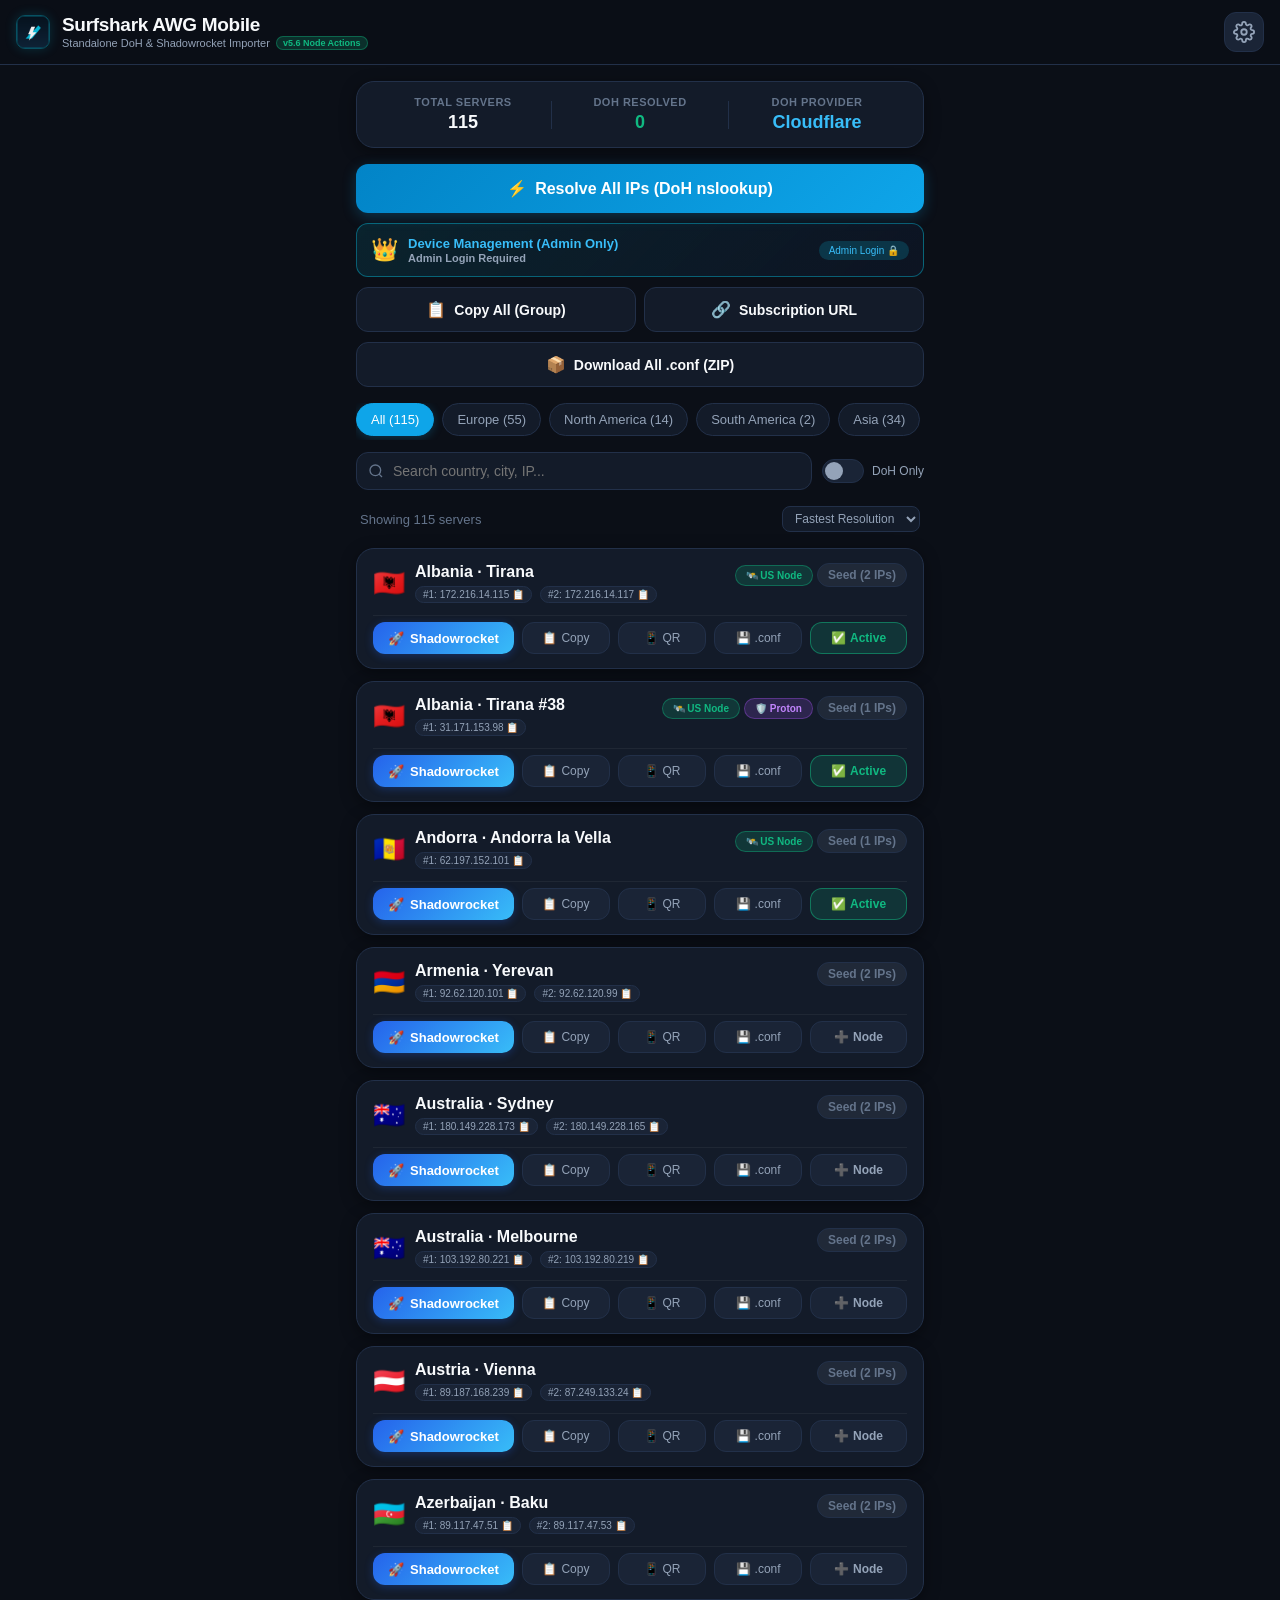
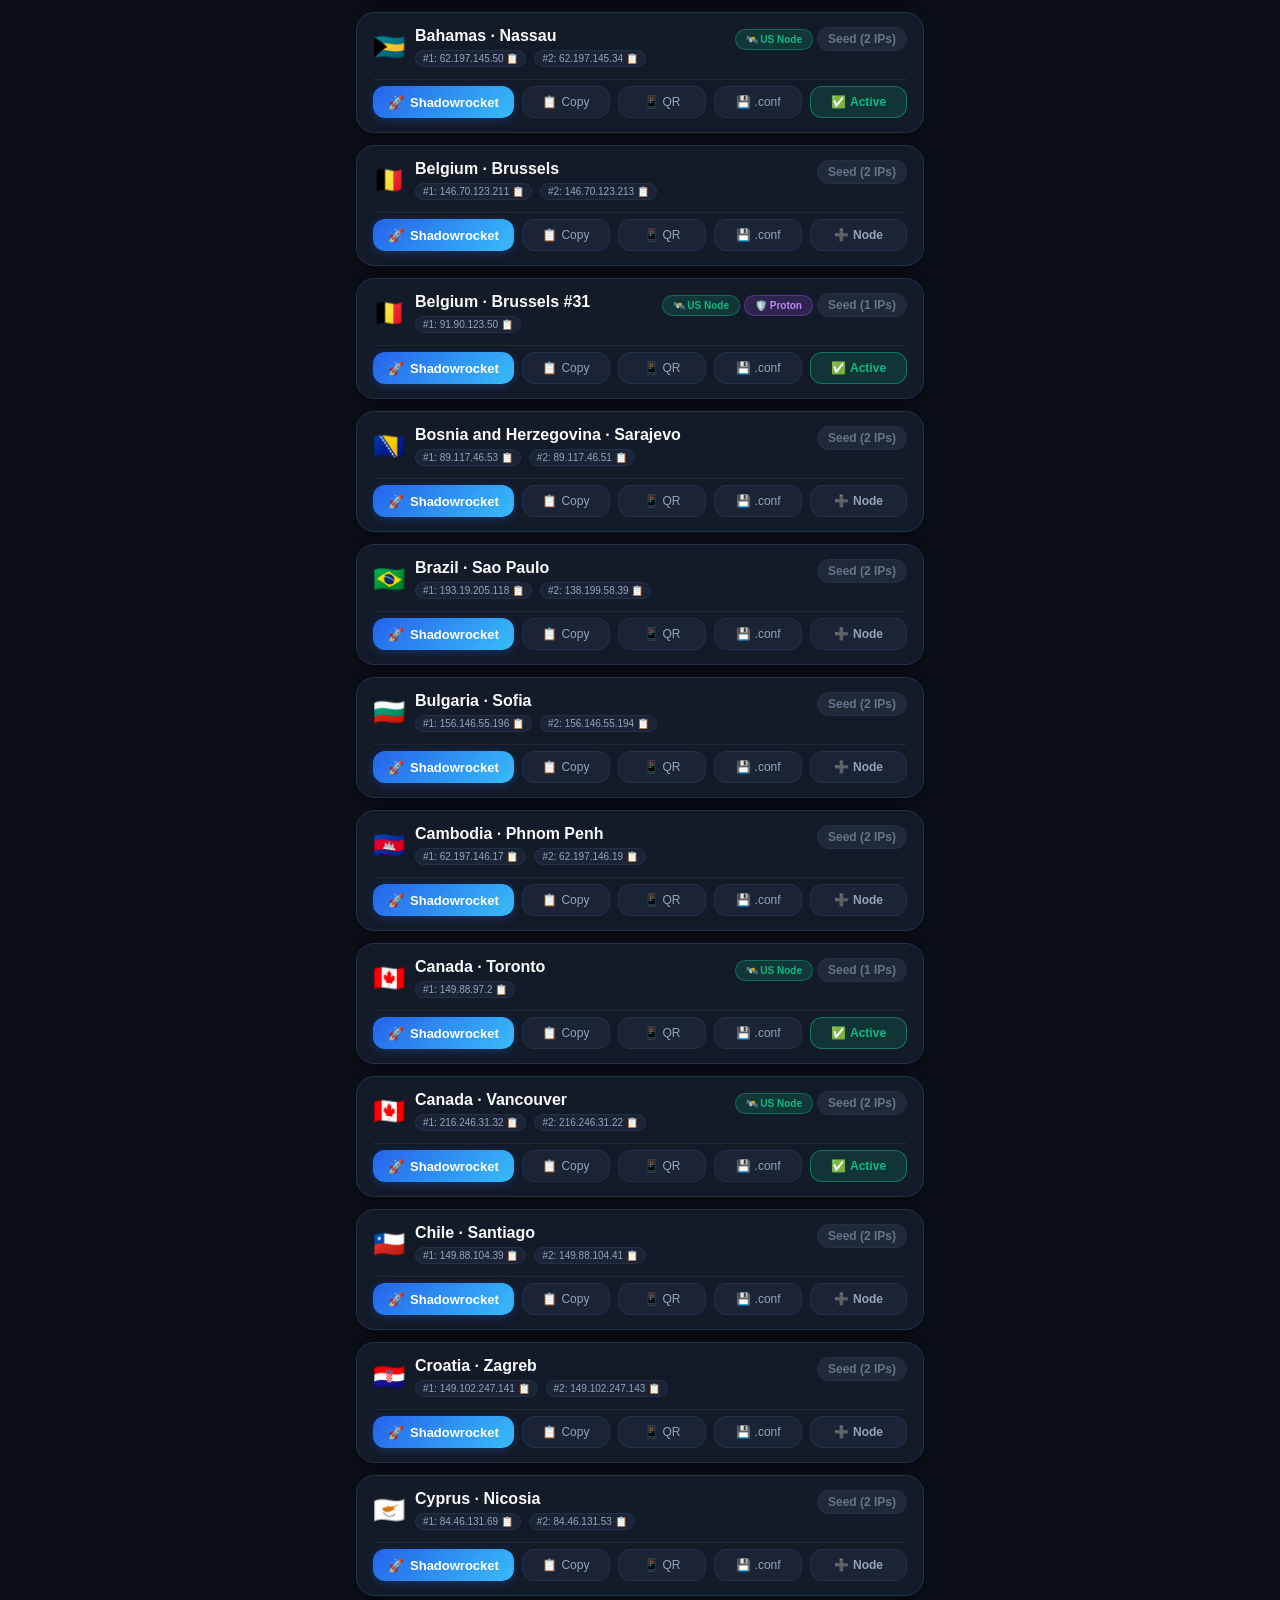
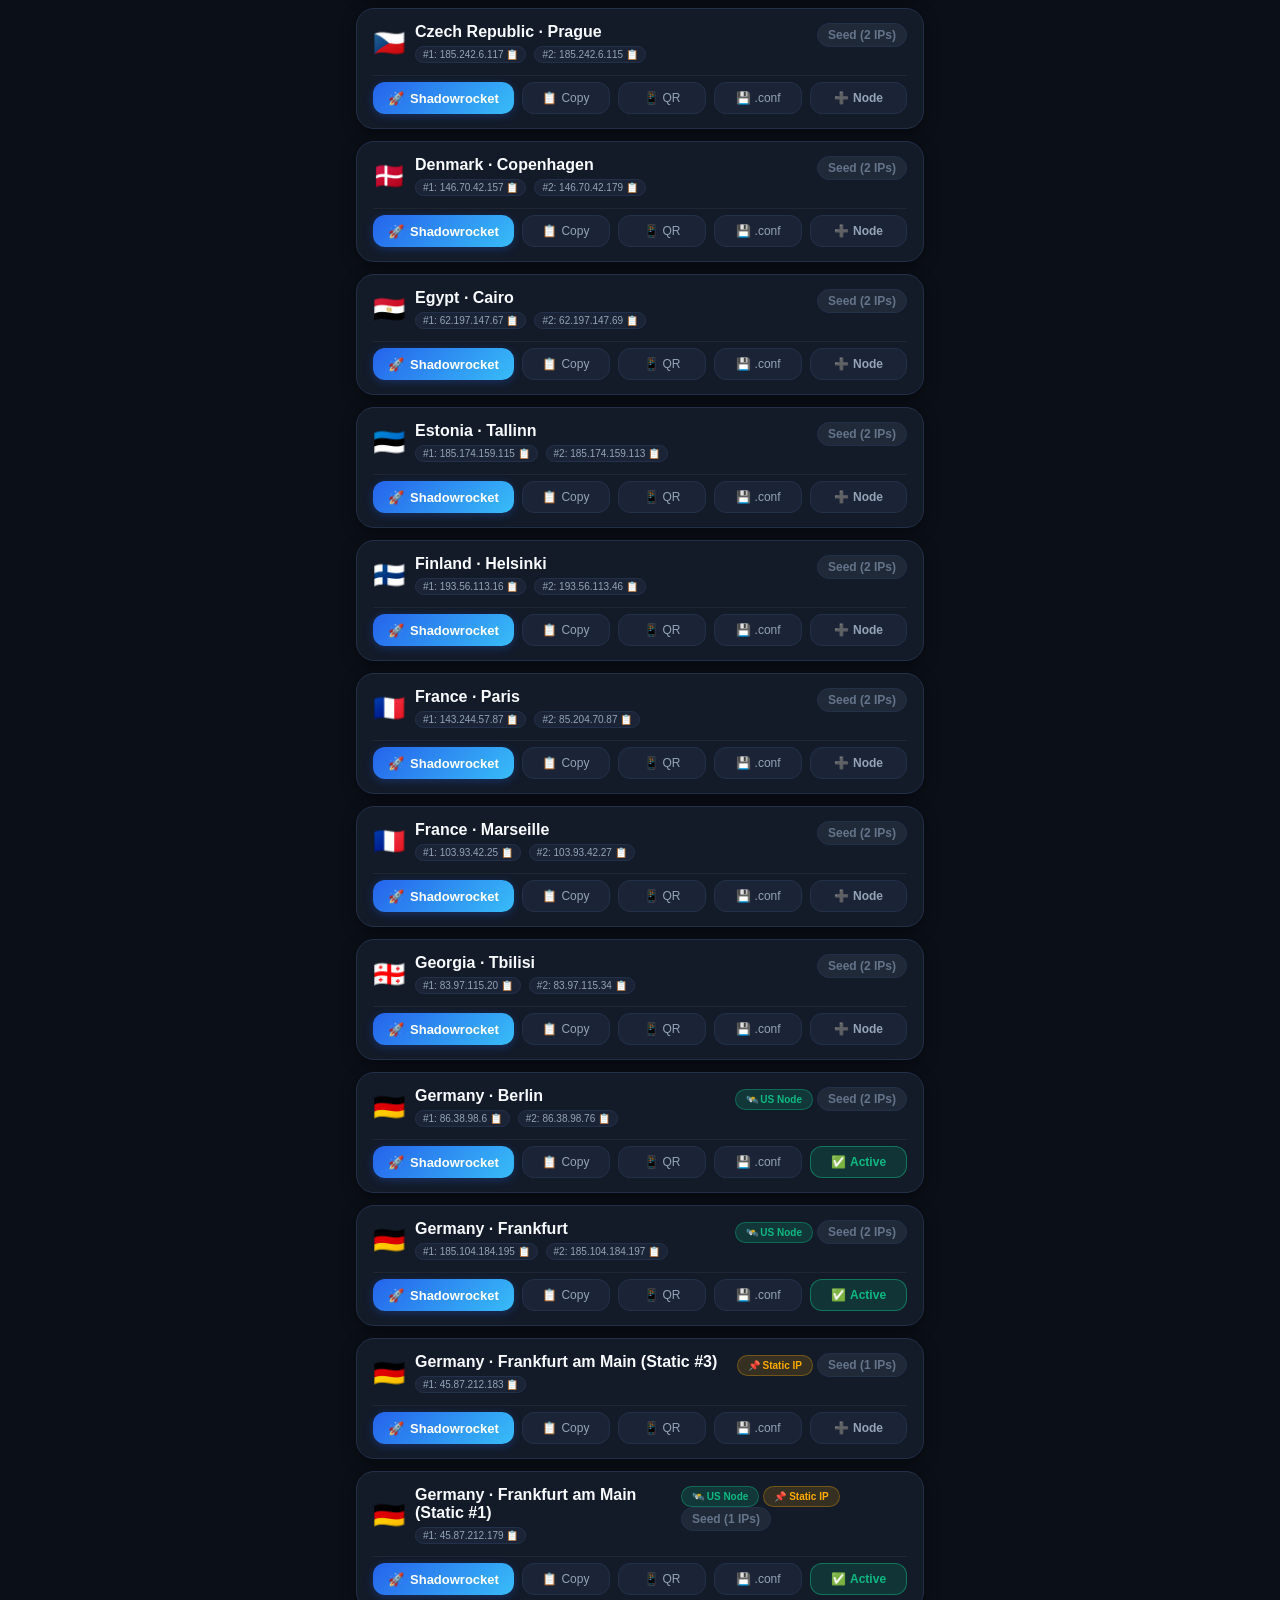
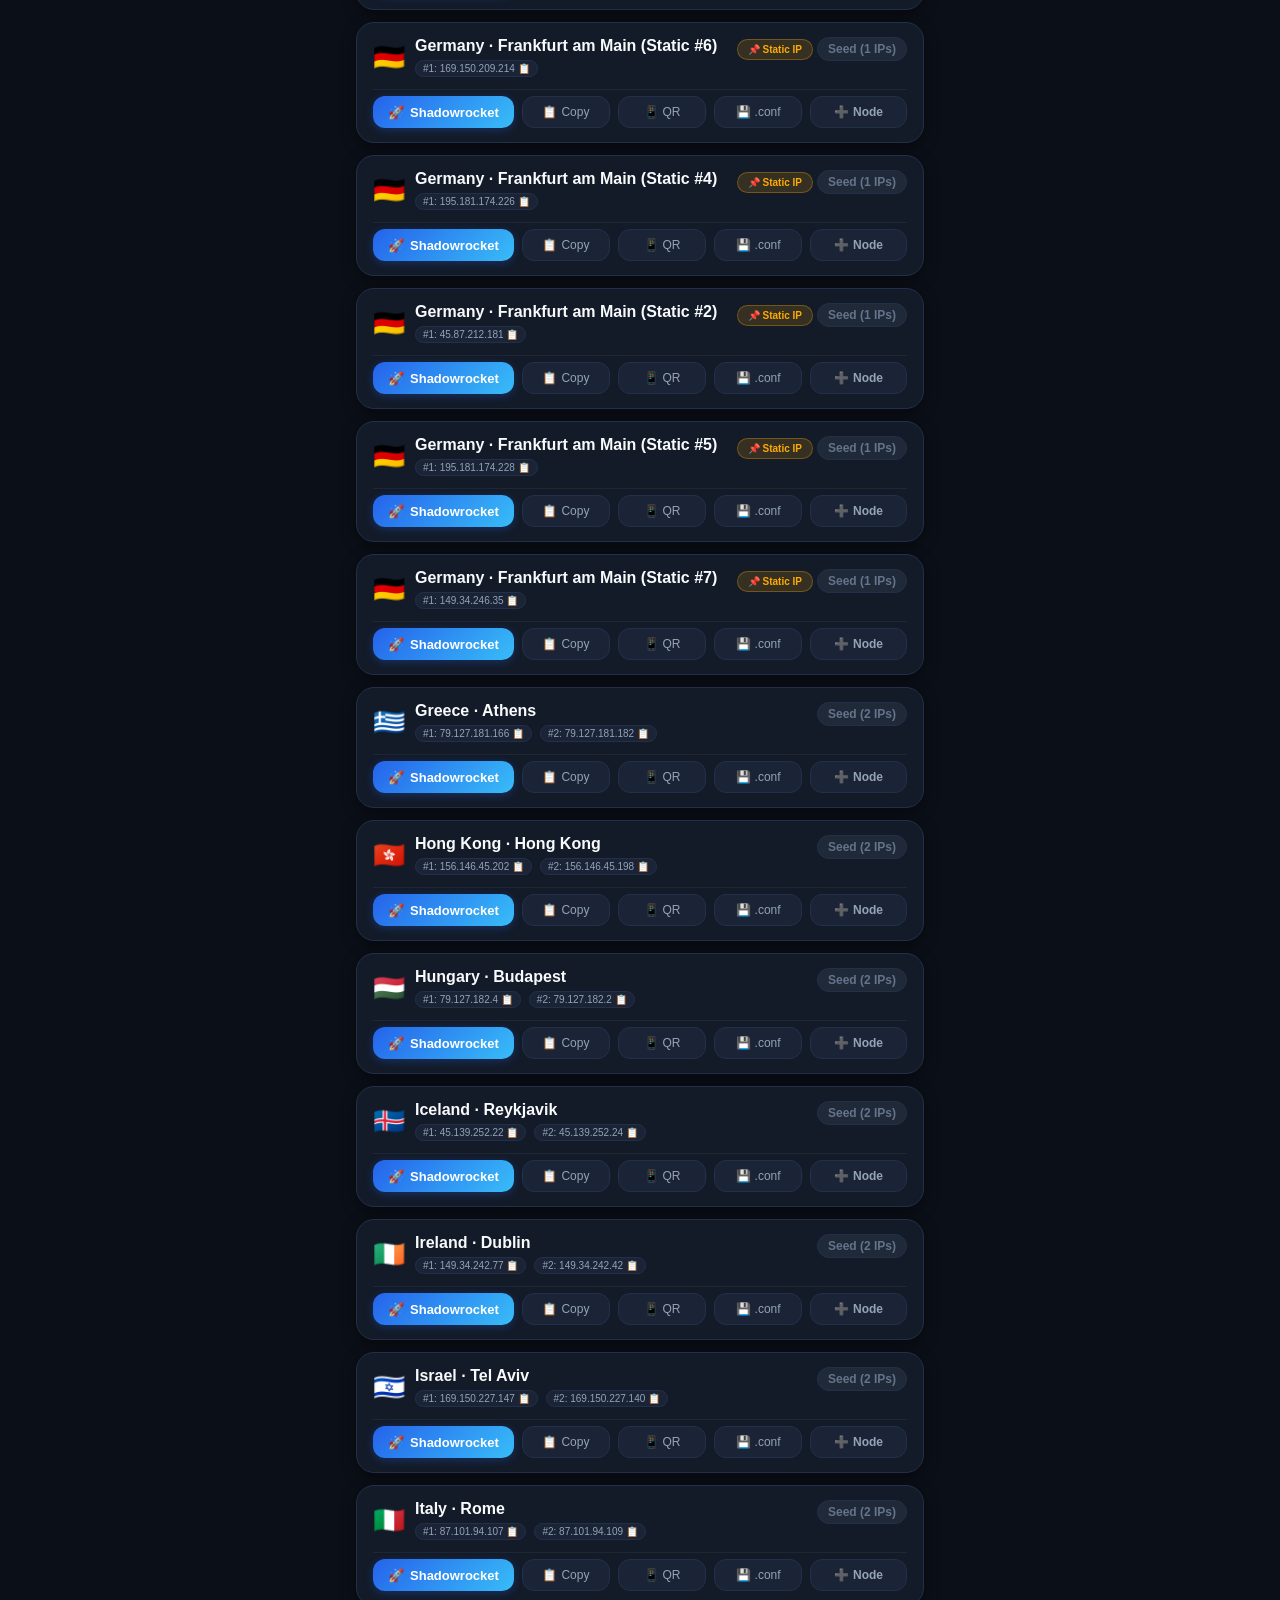
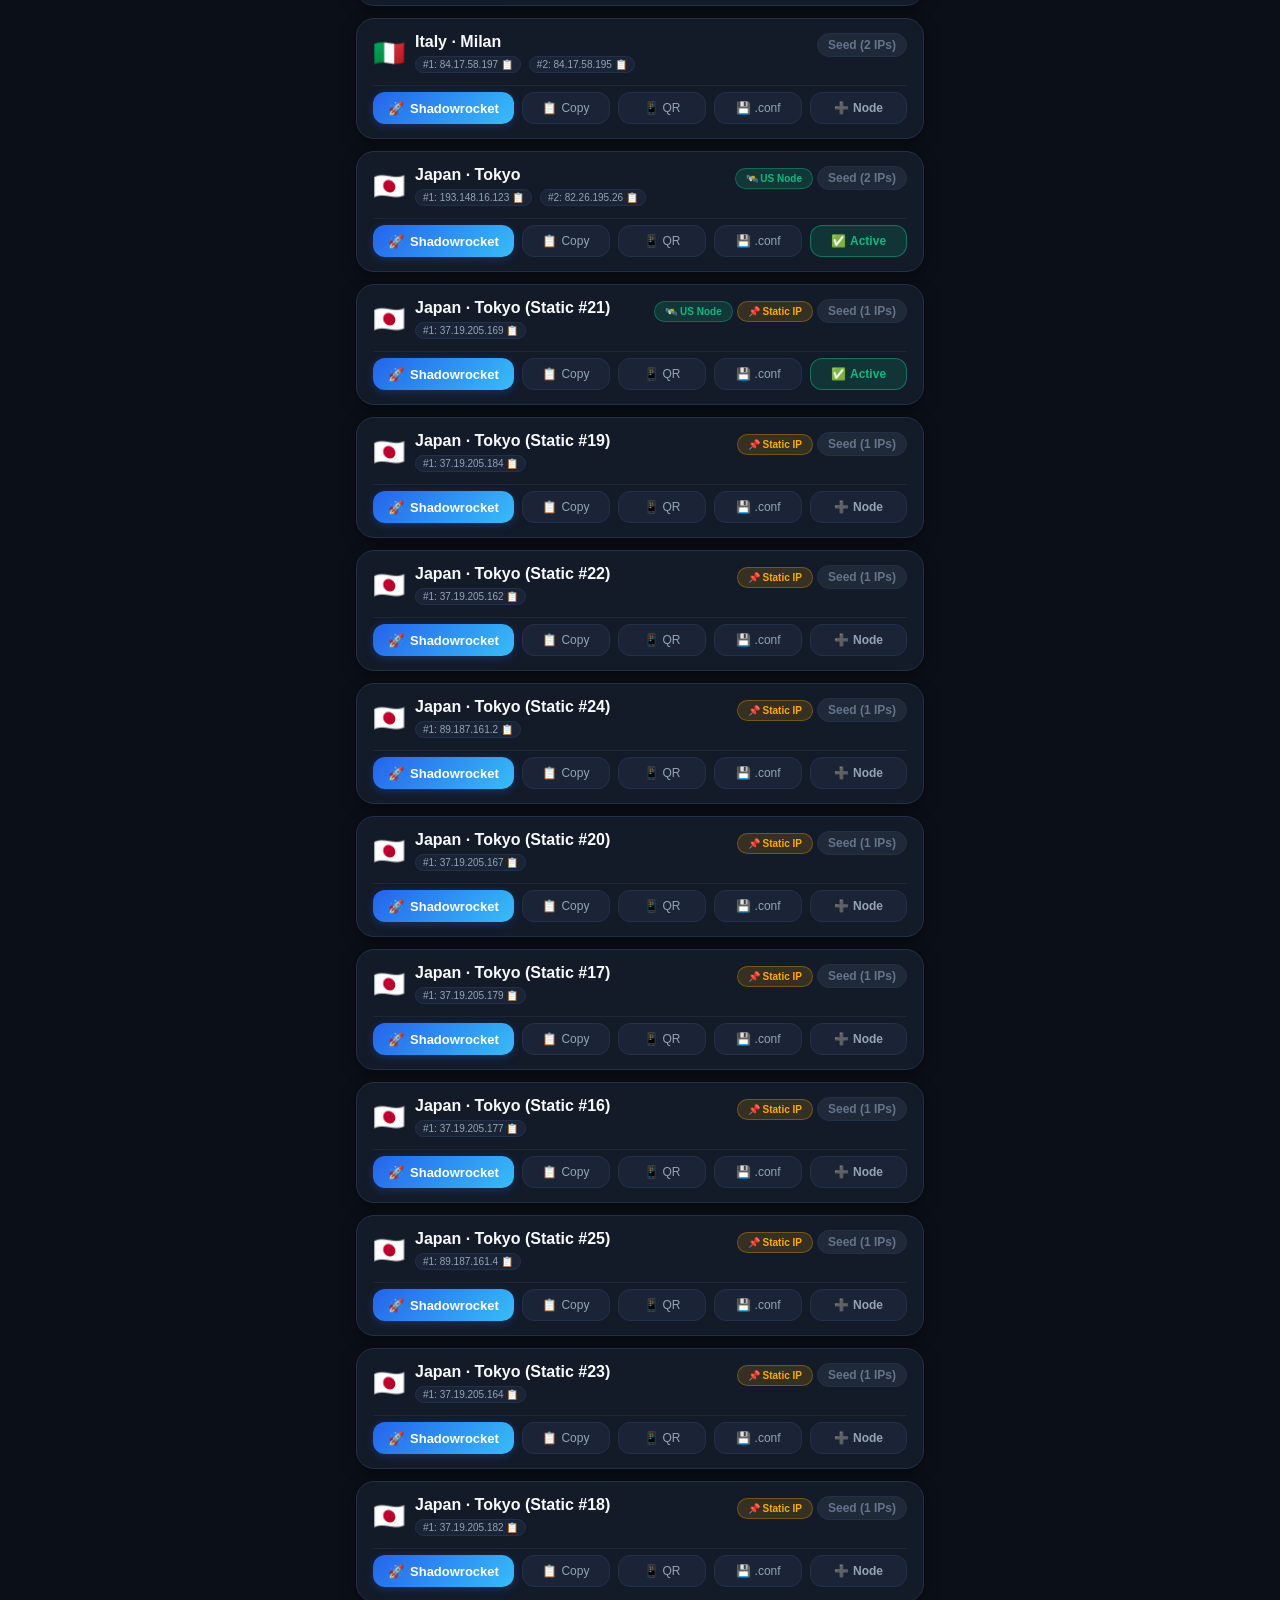
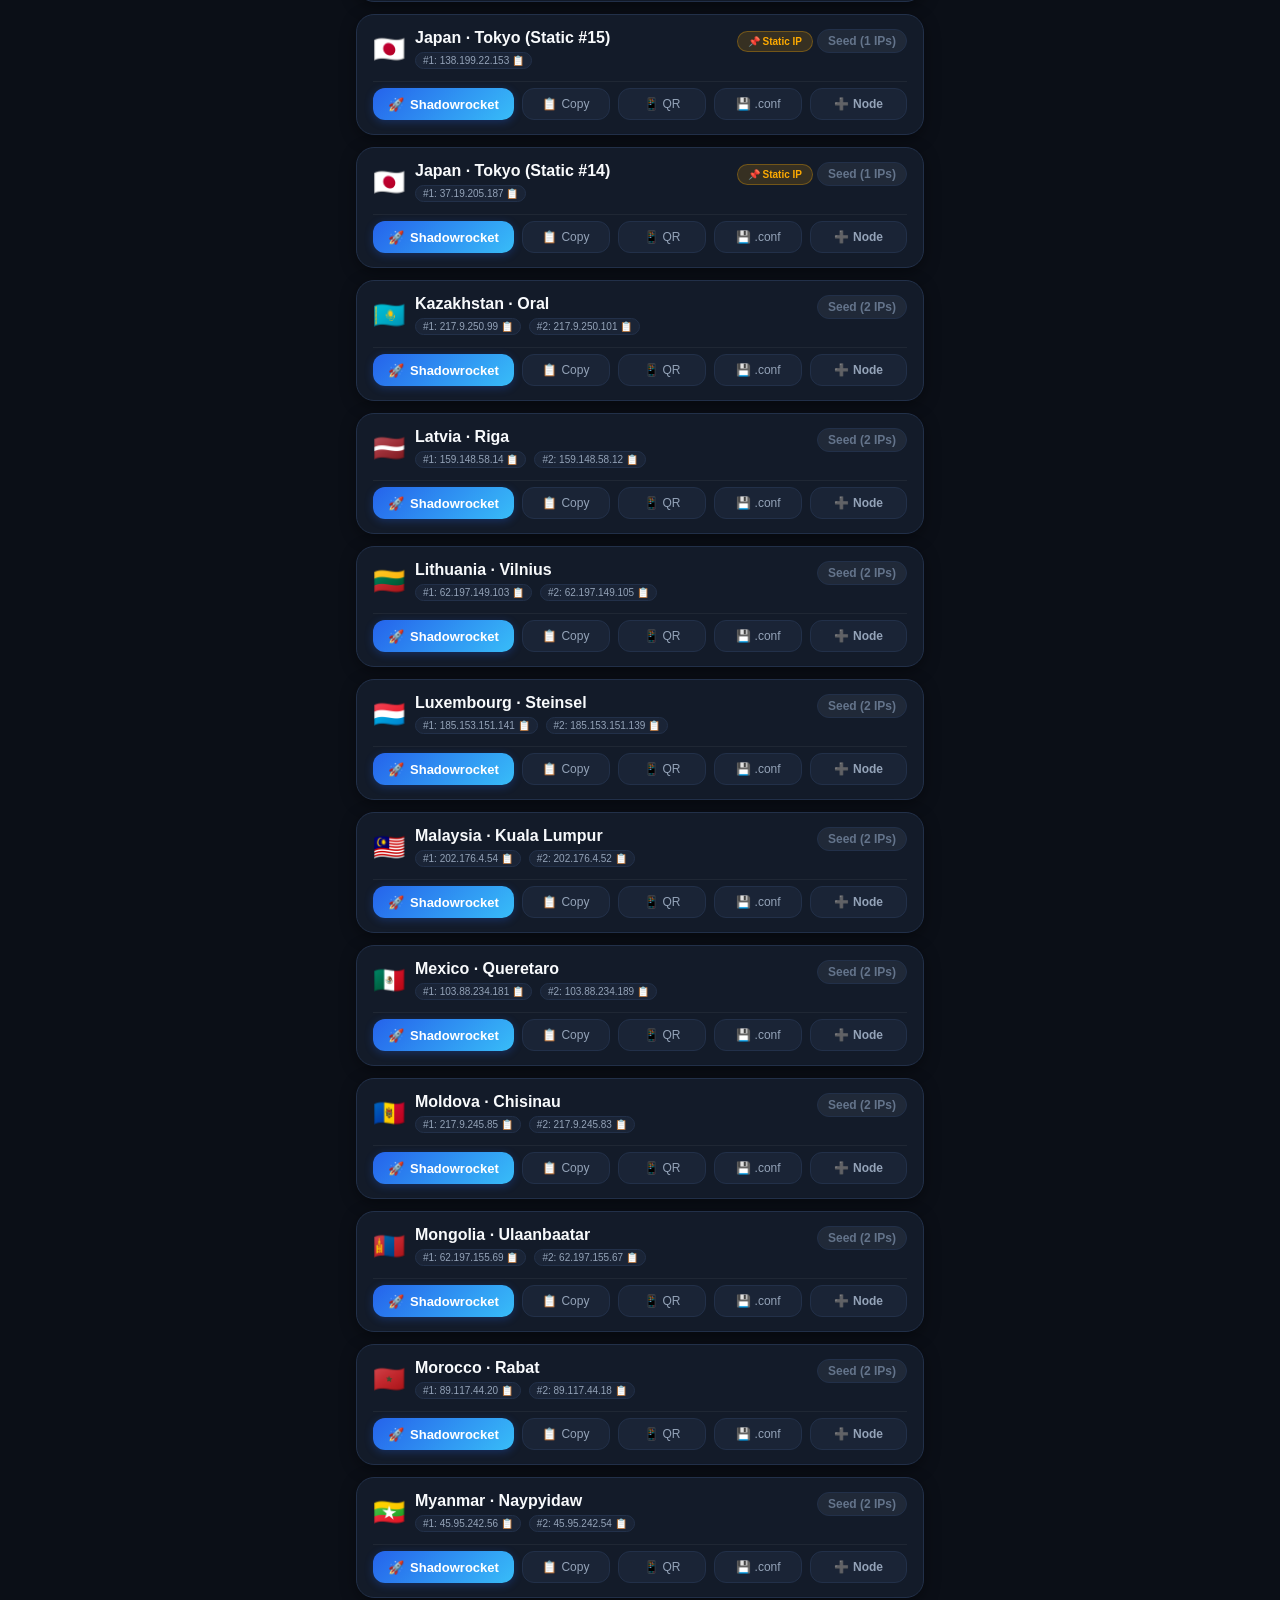
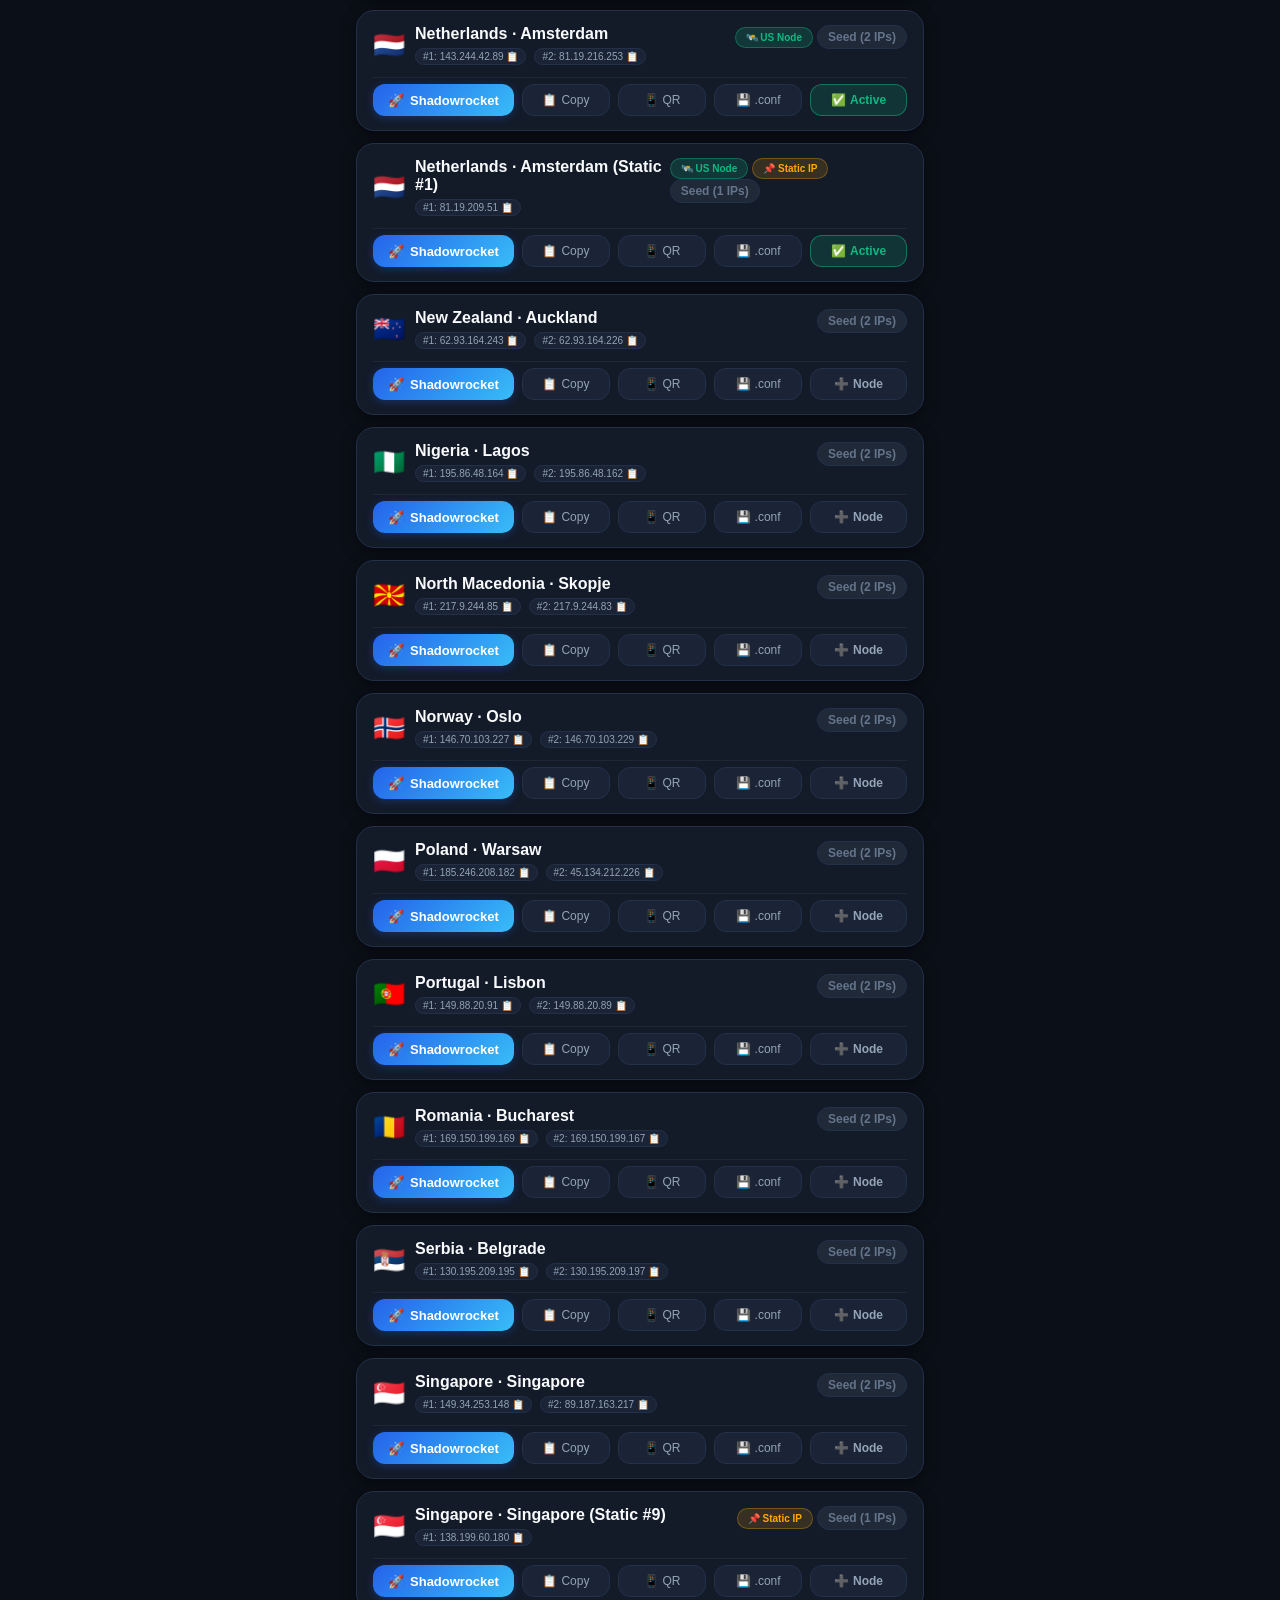
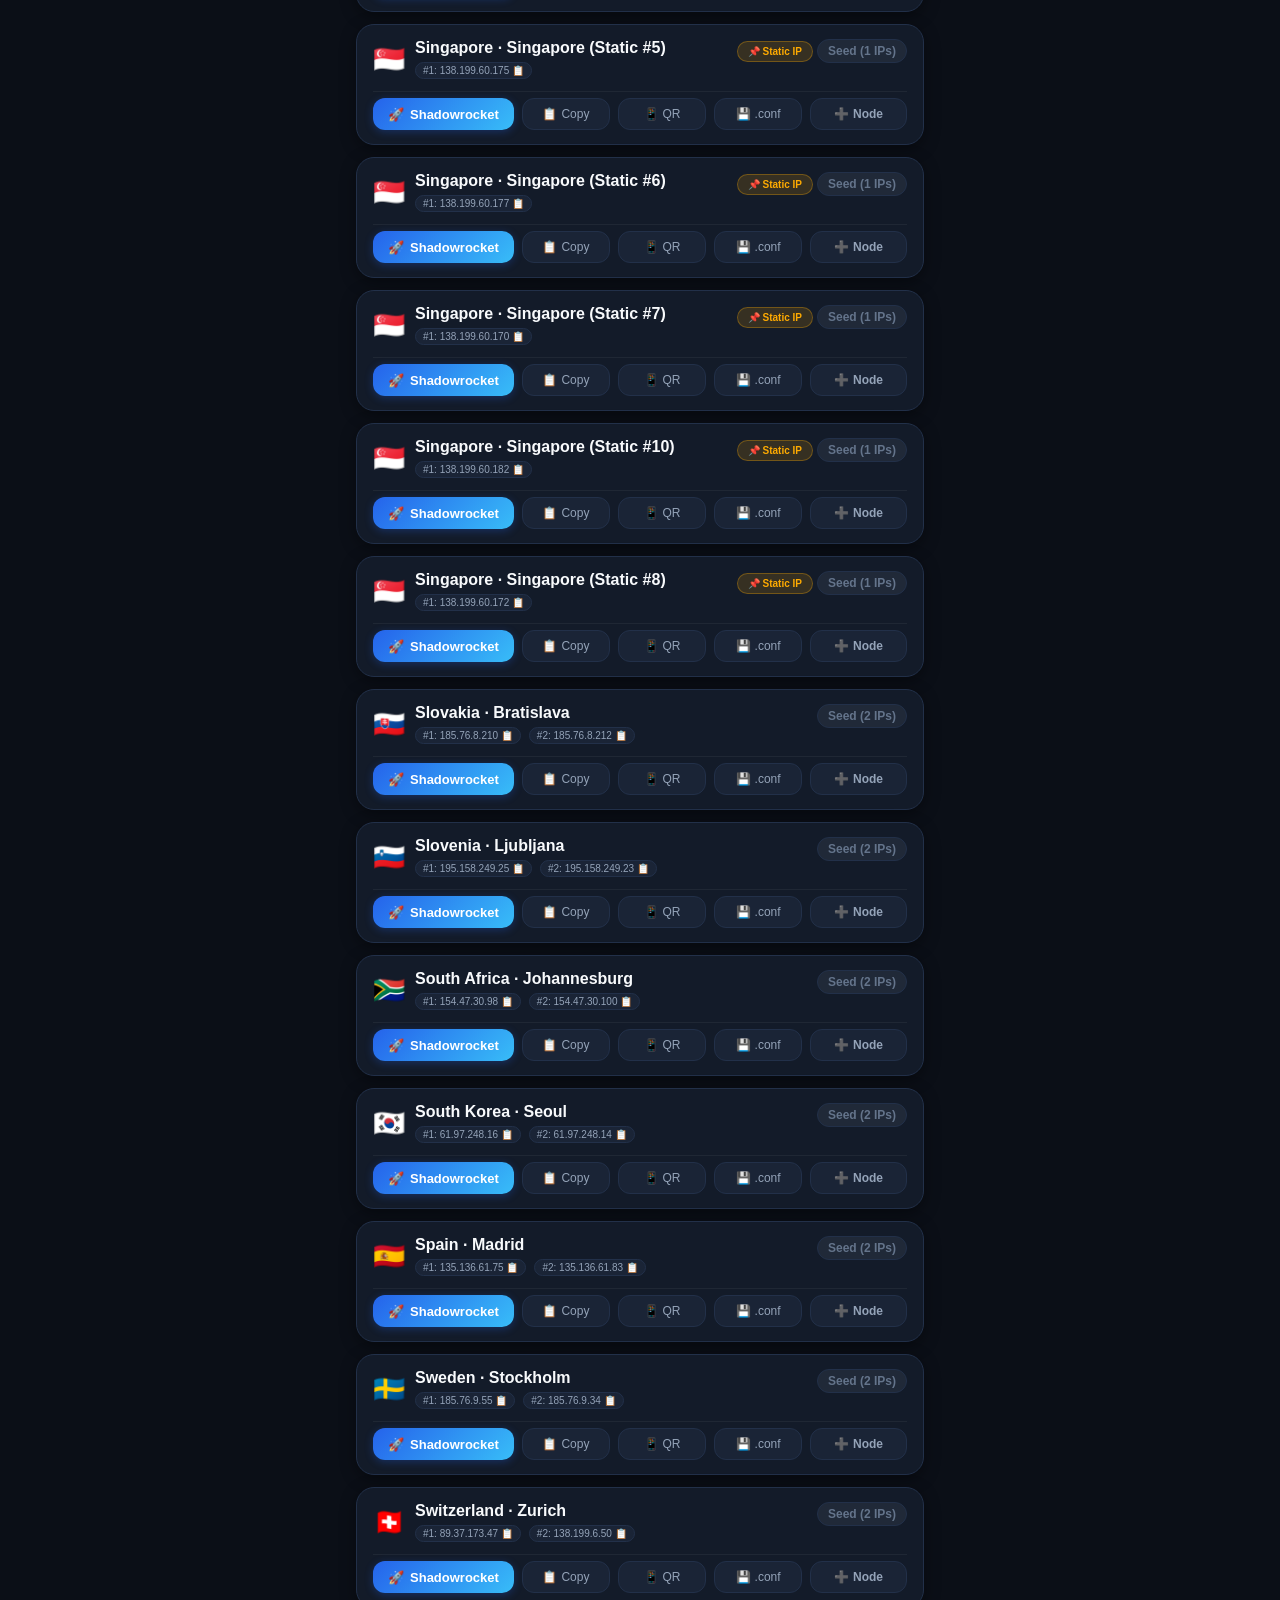
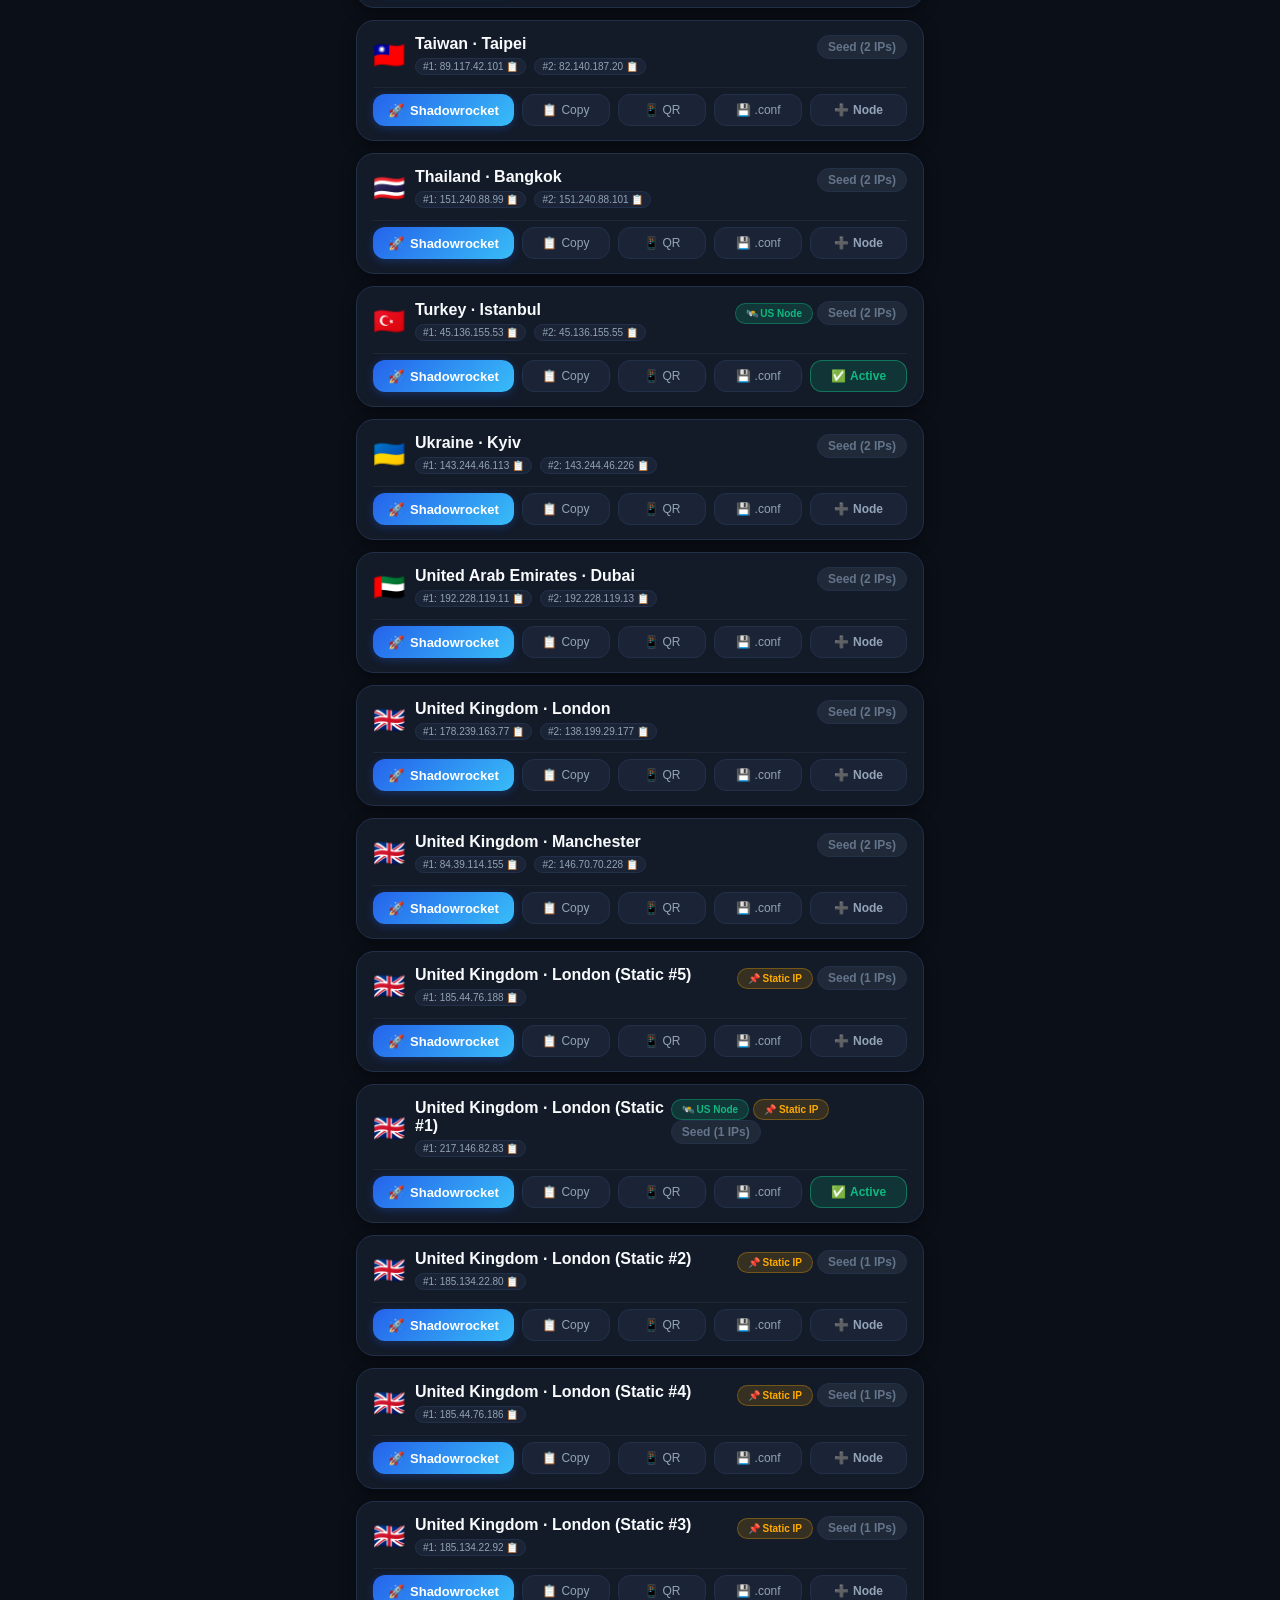
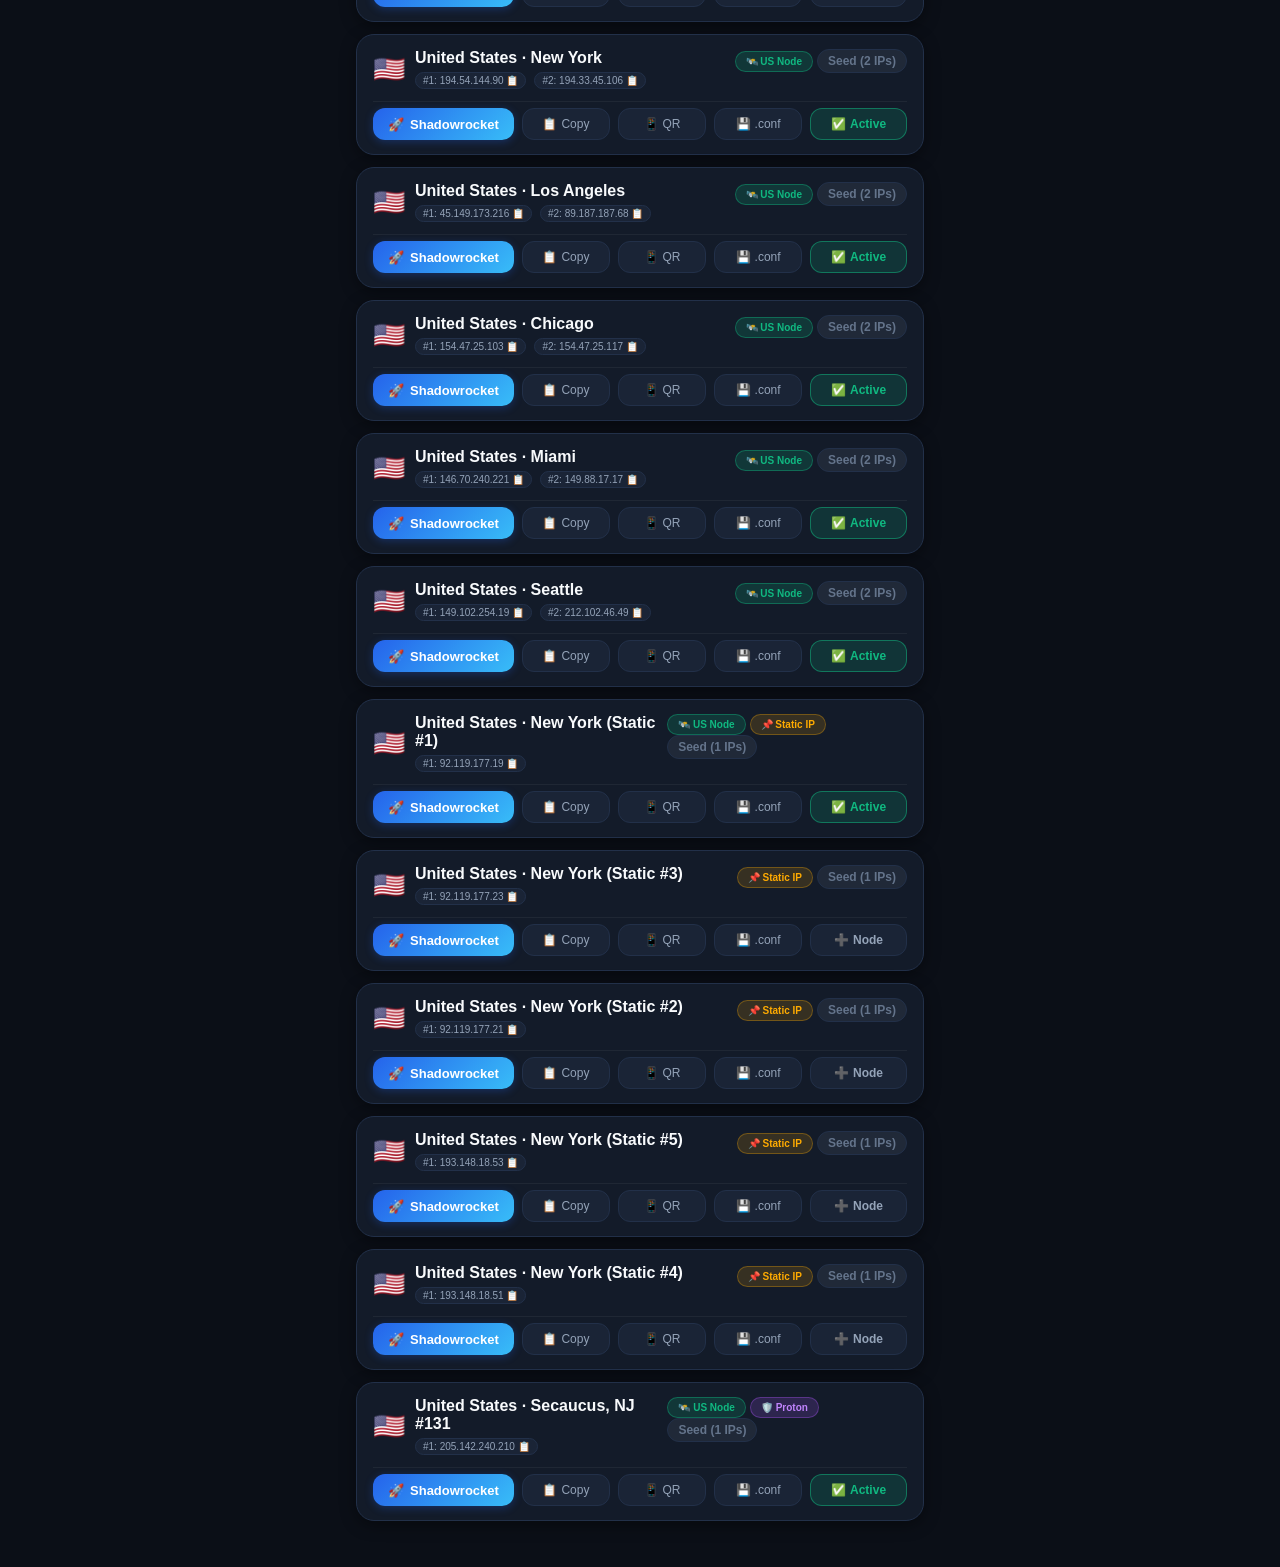
==== commit e99af87d: "chore(auto): update DoH resolved IPs and subscription nodes [skip ci]" ====
--- a/index.html
+++ b/index.html
@@ -2144,7 +2144,7 @@
 
     <script>
     // Embedded Seed Catalog of 76 Surfshark Clusters
-    const DEFAULT_SERVERS = [{"continent": "Europe", "country": "Albania", "country_code": "AL", "city": "Tirana", "hostname": "al-tia.prod.surfshark.com", "port": 51820, "public_key": "l8EOWPyzt/njrb74CADY4VOhns/TbUN6KFTbytHcFQw=", "resolved_ips": ["172.216.14.69", "172.216.14.67"], "secure_core": false, "port_forward": false, "server_name": "", "node_code": "al"}, {"continent": "Europe", "country": "Germany", "country_code": "DE", "city": "Berlin", "hostname": "de-ber.prod.surfshark.com", "port": 51820, "public_key": "d3ldwEjnFcbLwD1o8uC5xC3DaSNek8DGeTpOb/h/IE4=", "resolved_ips": ["89.36.76.99", "194.36.108.11"], "secure_core": false, "port_forward": false, "server_name": "", "node_code": "de"}, {"continent": "Europe", "country": "Germany", "country_code": "DE", "city": "Frankfurt", "hostname": "de-fra.prod.surfshark.com", "port": 51820, "public_key": "fJDA+OA6jzQxfRcoHfC27xz7m3C8/590fRjpntzSpGo=", "resolved_ips": ["89.117.104.45", "89.117.104.47"], "secure_core": false, "port_forward": false, "server_name": "", "node_code": "de"}, {"continent": "Europe", "country": "Netherlands", "country_code": "NL", "city": "Amsterdam", "hostname": "nl-ams.prod.surfshark.com", "port": 51820, "public_key": "Lxg3jAOKcBA9tGBtB6vEWMFl5LUEB6AwOpuniYn1cig=", "resolved_ips": ["178.239.173.51", "212.102.35.216"], "secure_core": false, "port_forward": false, "server_name": "", "node_code": "nl"}, {"continent": "Europe", "country": "United Kingdom", "country_code": "GB", "city": "London", "hostname": "uk-lon.prod.surfshark.com", "port": 51820, "public_key": "iBJRXLZwXuWWrOZE1ZrAXEKMgV/z0WjG0Tks5rnWLBI=", "resolved_ips": ["212.116.230.20", "195.140.213.220"], "secure_core": false, "port_forward": false, "server_name": "", "node_code": "gb"}, {"continent": "Europe", "country": "United Kingdom", "country_code": "GB", "city": "Manchester", "hostname": "uk-man.prod.surfshark.com", "port": 51820, "public_key": "9R8He1cP8Laf5MT58FcaEYtPW/qnN3M9MQThIXOIvHs=", "resolved_ips": ["89.238.132.77", "89.238.133.117"], "secure_core": false, "port_forward": false, "server_name": "", "node_code": "gb"}, {"continent": "Europe", "country": "France", "country_code": "FR", "city": "Paris", "hostname": "fr-par.prod.surfshark.com", "port": 51820, "public_key": "AsvLuvKKADdc67aA/vHA3vb61S6YnGGx2Pd4aP4wal8=", "resolved_ips": ["82.102.18.117", "85.204.70.97"], "secure_core": false, "port_forward": false, "server_name": "", "node_code": "fr"}, {"continent": "Europe", "country": "France", "country_code": "FR", "city": "Marseille", "hostname": "fr-mrs.prod.surfshark.com", "port": 51820, "public_key": "QYa3ZFLwWAHKiJzOcbM73K7KBE0tdJYuirbGb+uH0H0=", "resolved_ips": ["138.199.16.132", "138.199.16.140"], "secure_core": false, "port_forward": false, "server_name": "", "node_code": "fr"}, {"continent": "Europe", "country": "Switzerland", "country_code": "CH", "city": "Zurich", "hostname": "ch-zur.prod.surfshark.com", "port": 51820, "public_key": "qFuwaE8IyDbNBTNar3xAXRGaBdkTtmLh1uIGMJxTxUs=", "resolved_ips": ["156.146.62.56", "84.39.112.99"], "secure_core": false, "port_forward": false, "server_name": "", "node_code": "ch"}, {"continent": "Europe", "country": "Sweden", "country_code": "SE", "city": "Stockholm", "hostname": "se-sto.prod.surfshark.com", "port": 51820, "public_key": "oUFRc+2emXgogDVWnJF4RAzr72PyafCzMVeQOgG92lY=", "resolved_ips": ["185.76.9.55", "185.76.9.34"], "secure_core": false, "port_forward": false, "server_name": "", "node_code": "se"}, {"continent": "Europe", "country": "Norway", "country_code": "NO", "city": "Oslo", "hostname": "no-osl.prod.surfshark.com", "port": 51820, "public_key": "pXfZi2vsdd88qrnqh+bwqHG4IYD42pj3T1wCm3PIGmw=", "resolved_ips": ["146.70.103.229", "146.70.103.227"], "secure_core": false, "port_forward": false, "server_name": "", "node_code": "no"}, {"continent": "Europe", "country": "Finland", "country_code": "FI", "city": "Helsinki", "hostname": "fi-hel.prod.surfshark.com", "port": 51820, "public_key": "+nv/Z8I2VS0eRdZwkpQW3U9RmsboTz2MUF94jVg5w10=", "resolved_ips": ["193.56.113.53", "193.56.113.36"], "secure_core": false, "port_forward": false, "server_name": "", "node_code": "fi"}, {"continent": "Europe", "country": "Denmark", "country_code": "DK", "city": "Copenhagen", "hostname": "dk-cph.prod.surfshark.com", "port": 51820, "public_key": "peDjRPEdHHmo0hGootZ9f+MQCEXmziFkLhMTl2PeXRM=", "resolved_ips": ["146.70.92.45", "185.236.203.13"], "secure_core": false, "port_forward": false, "server_name": "", "node_code": "dk"}, {"continent": "Europe", "country": "Belgium", "country_code": "BE", "city": "Brussels", "hostname": "be-bru.prod.surfshark.com", "port": 51820, "public_key": "9wZOjtwuKEc0GBcvc3xJQ4Kjo8G3EMXu6zJRzbanOjc=", "resolved_ips": ["146.70.123.195", "146.70.123.179"], "secure_core": false, "port_forward": false, "server_name": "", "node_code": "be"}, {"continent": "Europe", "country": "Ireland", "country_code": "IE", "city": "Dublin", "hostname": "ie-dub.prod.surfshark.com", "port": 51820, "public_key": "TjYxodFNdGlefxnWqe9vWWJHnz3meYWWhiIJyU8rgg8=", "resolved_ips": ["149.34.242.3", "37.120.235.35"], "secure_core": false, "port_forward": false, "server_name": "", "node_code": "ie"}, {"continent": "Europe", "country": "Italy", "country_code": "IT", "city": "Rome", "hostname": "it-rom.prod.surfshark.com", "port": 51820, "public_key": "fqxSeDr7n249iywruwLMwkV3r36svPT1tLf9TJOTFAw=", "resolved_ips": ["37.120.207.251", "37.120.207.253"], "secure_core": false, "port_forward": false, "server_name": "", "node_code": "it"}, {"continent": "Europe", "country": "Italy", "country_code": "IT", "city": "Milan", "hostname": "it-mil.prod.surfshark.com", "port": 51820, "public_key": "vIMHzH5FHdVkrhOOc0u/FySVhumaLC3XUk39Wk34LnE=", "resolved_ips": ["146.70.182.85", "212.102.54.167"], "secure_core": false, "port_forward": false, "server_name": "", "node_code": "it"}, {"continent": "Europe", "country": "Spain", "country_code": "ES", "city": "Madrid", "hostname": "es-mad.prod.surfshark.com", "port": 51820, "public_key": "a30vOQfjwPzjRxGNi2dvSAMdaPHEYatR84cUjXKOwls=", "resolved_ips": ["212.102.48.10", "135.136.61.59"], "secure_core": false, "port_forward": false, "server_name": "", "node_code": "es"}, {"continent": "Europe", "country": "Portugal", "country_code": "PT", "city": "Lisbon", "hostname": "pt-lis.prod.surfshark.com", "port": 51820, "public_key": "JgYlpt7jFh0FV2QO0QQ3yFfsnqikUq977V3cObFGTQ4=", "resolved_ips": ["149.88.20.95", "185.92.210.137"], "secure_core": false, "port_forward": false, "server_name": "", "node_code": "pt"}, {"continent": "Europe", "country": "Austria", "country_code": "AT", "city": "Vienna", "hostname": "at-vie.prod.surfshark.com", "port": 51820, "public_key": "dPZe8Jq3Hu0k07MDk+Y4+AS2XHSLYalyg91TSFXRYEA=", "resolved_ips": ["37.19.195.66", "89.187.168.56"], "secure_core": false, "port_forward": false, "server_name": "", "node_code": "at"}, {"continent": "Europe", "country": "Poland", "country_code": "PL", "city": "Warsaw", "hostname": "pl-waw.prod.surfshark.com", "port": 51820, "public_key": "vBa3HK7QXietG64rHRLm085VMS2cAX2paeAaphB/SEU=", "resolved_ips": ["45.134.212.238", "45.134.212.246"], "secure_core": false, "port_forward": false, "server_name": "", "node_code": "pl"}, {"continent": "Europe", "country": "Czech Republic", "country_code": "CZ", "city": "Prague", "hostname": "cz-prg.prod.surfshark.com", "port": 51820, "public_key": "c1bfP+OBTj6WUe8NDH8d6nDTwpQicopfdkHFx3BIaSk=", "resolved_ips": ["185.242.6.115", "185.242.6.117"], "secure_core": false, "port_forward": false, "server_name": "", "node_code": "cz"}, {"continent": "Europe", "country": "Slovakia", "country_code": "SK", "city": "Bratislava", "hostname": "sk-bts.prod.surfshark.com", "port": 51820, "public_key": "T5b7+uwUFqN5r1WsfBXURpSnYCYRLFAVreKkIQHGOlw=", "resolved_ips": ["146.70.114.181", "146.70.114.179"], "secure_core": false, "port_forward": false, "server_name": "", "node_code": "sk"}, {"continent": "Europe", "country": "Hungary", "country_code": "HU", "city": "Budapest", "hostname": "hu-bud.prod.surfshark.com", "port": 51820, "public_key": "Pk3+iZNP0uWkDTSmEHlUeSA3WyiFXLXgYgAQ5wNyIBk=", "resolved_ips": ["146.70.120.35", "146.70.120.37"], "secure_core": false, "port_forward": false, "server_name": "", "node_code": "hu"}, {"continent": "Europe", "country": "Romania", "country_code": "RO", "city": "Bucharest", "hostname": "ro-buc.prod.surfshark.com", "port": 51820, "public_key": "uRT3uSAUwvm7Rp+s3n5V9JibsKHKAZ/8+SU3psG8QxI=", "resolved_ips": ["185.102.217.159", "185.102.217.194"], "secure_core": false, "port_forward": false, "server_name": "", "node_code": "ro"}, {"continent": "Europe", "country": "Bulgaria", "country_code": "BG", "city": "Sofia", "hostname": "bg-sof.prod.surfshark.com", "port": 51820, "public_key": "LQFiCiZcPEoYasKRLbCfXp2fYYsj8wiMr/L9u6hYqSo=", "resolved_ips": ["156.146.55.196", "156.146.55.194"], "secure_core": false, "port_forward": false, "server_name": "", "node_code": "bg"}, {"continent": "Europe", "country": "Greece", "country_code": "GR", "city": "Athens", "hostname": "gr-ath.prod.surfshark.com", "port": 51820, "public_key": "bXnjQGLhuauvBMg51YIAhwX40YqNL2ImyEub5DpHaBk=", "resolved_ips": ["79.127.181.178", "79.127.181.185"], "secure_core": false, "port_forward": false, "server_name": "", "node_code": "gr"}, {"continent": "Europe", "country": "Cyprus", "country_code": "CY", "city": "Nicosia", "hostname": "cy-nic.prod.surfshark.com", "port": 51820, "public_key": "kEAQgNChxGgrzoKPpCPFJKh0L1/5rXIq08KSY4g26zY=", "resolved_ips": ["84.46.131.53", "84.46.131.69"], "secure_core": false, "port_forward": false, "server_name": "", "node_code": "cy"}, {"continent": "Europe", "country": "Croatia", "country_code": "HR", "city": "Zagreb", "hostname": "hr-zag.prod.surfshark.com", "port": 51820, "public_key": "nIQmC5T4H0HX4yA2u/Z5rrbLQDAOLA+kFCdt8S94xXg=", "resolved_ips": ["149.102.247.143", "149.102.247.141"], "secure_core": false, "port_forward": false, "server_name": "", "node_code": "hr"}, {"continent": "Europe", "country": "Slovenia", "country_code": "SI", "city": "Ljubljana", "hostname": "si-lju.prod.surfshark.com", "port": 51820, "public_key": "yPdmxOfzm06fotkt/dlaAiyxWPaWfCuDPaUljNx+c38=", "resolved_ips": ["195.158.249.27", "195.158.249.29"], "secure_core": false, "port_forward": false, "server_name": "", "node_code": "si"}, {"continent": "Europe", "country": "Serbia", "country_code": "RS", "city": "Belgrade", "hostname": "rs-beg.prod.surfshark.com", "port": 51820, "public_key": "A3vmr6/umw5sP8anxNyipgi5oEnOnZdqB1K/cbQpMiI=", "resolved_ips": ["146.70.111.85", "146.70.111.83"], "secure_core": false, "port_forward": false, "server_name": "", "node_code": "rs"}, {"continent": "Europe", "country": "Bosnia and Herzegovina", "country_code": "BA", "city": "Sarajevo", "hostname": "ba-sjj.prod.surfshark.com", "port": 51820, "public_key": "hsm/ps/uxcsVNzT3OmV/l7ZWv+TRIS+IM+N6/nTymkw=", "resolved_ips": ["89.117.46.37", "89.117.46.35"], "secure_core": false, "port_forward": false, "server_name": "", "node_code": "ba"}, {"continent": "Europe", "country": "North Macedonia", "country_code": "MK", "city": "Skopje", "hostname": "mk-skp.prod.surfshark.com", "port": 51820, "public_key": "dZNq48noPkey9rwSbAU+masbafpDSaAmtAMaP+gzLxA=", "resolved_ips": ["217.9.244.101", "217.9.244.99"], "secure_core": false, "port_forward": false, "server_name": "", "node_code": "mk"}, {"continent": "Europe", "country": "Estonia", "country_code": "EE", "city": "Tallinn", "hostname": "ee-tll.prod.surfshark.com", "port": 51820, "public_key": "CsdrT+WfcMRPhrOWgZeHj9DQiQtJfYFci94K5ztjr2E=", "resolved_ips": ["185.174.159.111", "185.174.159.109"], "secure_core": false, "port_forward": false, "server_name": "", "node_code": "ee"}, {"continent": "Europe", "country": "Latvia", "country_code": "LV", "city": "Riga", "hostname": "lv-rig.prod.surfshark.com", "port": 51820, "public_key": "EmghYf9rIpwOQ0uIjIxgCXs/WwHJthNvPIv5iKseE3A=", "resolved_ips": ["80.246.31.82", "80.246.31.80"], "secure_core": false, "port_forward": false, "server_name": "", "node_code": "lv"}, {"continent": "Europe", "country": "Lithuania", "country_code": "LT", "city": "Vilnius", "hostname": "lt-vno.prod.surfshark.com", "port": 51820, "public_key": "pC7xJD56uFFJ7qHpe3XvXXhjwZcoMco09ySHOg4h+iA=", "resolved_ips": ["62.197.149.128", "62.197.149.123"], "secure_core": false, "port_forward": false, "server_name": "", "node_code": "lt"}, {"continent": "Europe", "country": "Moldova", "country_code": "MD", "city": "Chisinau", "hostname": "md-chi.prod.surfshark.com", "port": 51820, "public_key": "4Exn42t337sxoBzYHxgmDBNq+AhTYz6nvEj98TWY50Y=", "resolved_ips": ["217.9.245.85", "217.9.245.83"], "secure_core": false, "port_forward": false, "server_name": "", "node_code": "md"}, {"continent": "Europe", "country": "Ukraine", "country_code": "UA", "city": "Kyiv", "hostname": "ua-iev.prod.surfshark.com", "port": 51820, "public_key": "wy+PhWBP715KfBrsQR4P3JUalYc9a77FmZWQinwYLmo=", "resolved_ips": ["143.244.46.115", "143.244.46.233"], "secure_core": false, "port_forward": false, "server_name": "", "node_code": "ua"}, {"continent": "Europe", "country": "Iceland", "country_code": "IS", "city": "Reykjavik", "hostname": "is-rkv.prod.surfshark.com", "port": 51820, "public_key": "d0m2sIa0JGcxCBvoWDU77SjmPoiWI/oKoX1TL2f2fTA=", "resolved_ips": ["45.139.252.112", "45.139.252.114"], "secure_core": false, "port_forward": false, "server_name": "", "node_code": "is"}, {"continent": "Europe", "country": "Luxembourg", "country_code": "LU", "city": "Steinsel", "hostname": "lu-ste.prod.surfshark.com", "port": 51820, "public_key": "68JVBL/M2AYQ9gYHtcpmZ6Pl+ayhJjTL2sr6Ej1VEFg=", "resolved_ips": ["185.153.151.151", "185.153.151.149"], "secure_core": false, "port_forward": false, "server_name": "", "node_code": "lu"}, {"continent": "Europe", "country": "Turkey", "country_code": "TR", "city": "Istanbul", "hostname": "tr-ist.prod.surfshark.com", "port": 51820, "public_key": "sF/TlxU9XaDN3QQBT/lu2Pw9qpD3XpDqLBfInBtff2A=", "resolved_ips": ["45.136.155.51", "45.136.155.50"], "secure_core": false, "port_forward": false, "server_name": "", "node_code": "tr"}, {"continent": "Asia", "country": "Armenia", "country_code": "AM", "city": "Yerevan", "hostname": "am-evn.prod.surfshark.com", "port": 51820, "public_key": "B+aSYrw7JSq7b60uK0nrMQGCiJ48QwiUp/aoRpYX2lU=", "resolved_ips": ["92.62.120.115", "92.62.120.117"], "secure_core": false, "port_forward": false, "server_name": "", "node_code": "am"}, {"continent": "Asia", "country": "Azerbaijan", "country_code": "AZ", "city": "Baku", "hostname": "az-bak.prod.surfshark.com", "port": 51820, "public_key": "pvWYTFxIpqo25NGTertIIWnccS/sUQ6fIkqd8XJYzEI=", "resolved_ips": ["89.117.47.37", "89.117.47.35"], "secure_core": false, "port_forward": false, "server_name": "", "node_code": "az"}, {"continent": "Asia", "country": "Georgia", "country_code": "GE", "city": "Tbilisi", "hostname": "ge-tbs.prod.surfshark.com", "port": 51820, "public_key": "L79E4IoaVZBXOyoMM82TvUIbiKlloRbUnT8R2Cl3PVM=", "resolved_ips": ["83.97.115.20", "83.97.115.34"], "secure_core": false, "port_forward": false, "server_name": "", "node_code": "ge"}, {"continent": "Asia", "country": "Kazakhstan", "country_code": "KZ", "city": "Oral", "hostname": "kz-ura.prod.surfshark.com", "port": 51820, "public_key": "c8SPrUWVMjSm3xdZRF4eg57sdEo2TFmBDVKP+A+quHM=", "resolved_ips": ["217.9.250.101", "217.9.250.99"], "secure_core": false, "port_forward": false, "server_name": "", "node_code": "kz"}, {"continent": "Asia", "country": "United Arab Emirates", "country_code": "AE", "city": "Dubai", "hostname": "ae-dub.prod.surfshark.com", "port": 51820, "public_key": "6dZGkg0iAMgQuOCGknAgBAqDEeJeBQ4Of5eblO4aNC8=", "resolved_ips": ["192.228.119.17", "192.228.119.21"], "secure_core": false, "port_forward": false, "server_name": "", "node_code": "ae"}, {"continent": "Asia", "country": "Israel", "country_code": "IL", "city": "Tel Aviv", "hostname": "il-tlv.prod.surfshark.com", "port": 51820, "public_key": "ZEG2fUrtohnVePblUlDM6wyyeTobzsABnMjTTFmqNUE=", "resolved_ips": ["169.150.227.147", "169.150.227.140"], "secure_core": false, "port_forward": false, "server_name": "", "node_code": "il"}, {"continent": "Asia", "country": "Singapore", "country_code": "SG", "city": "Singapore", "hostname": "sg-sng.prod.surfshark.com", "port": 51820, "public_key": "MGfgkhJsMVMTO33h1wr76+z6gQr/93VcGdClfbaPsnU=", "resolved_ips": ["89.187.163.200", "149.88.106.162"], "secure_core": false, "port_forward": false, "server_name": "", "node_code": "sg"}, {"continent": "Asia", "country": "Japan", "country_code": "JP", "city": "Tokyo", "hostname": "jp-tok.prod.surfshark.com", "port": 51820, "public_key": "YJSjrc/WWOjQUyUi4iYcHb7LsWWoCY+2fK8/8VtC/BY=", "resolved_ips": ["89.187.161.22", "93.118.41.106"], "secure_core": false, "port_forward": false, "server_name": "", "node_code": "jp"}, {"continent": "Asia", "country": "South Korea", "country_code": "KR", "city": "Seoul", "hostname": "kr-seo.prod.surfshark.com", "port": 51820, "public_key": "bD/m2mdKxJXG2wTkLsmWpiW8xZwkDdrrrwC44auOhQg=", "resolved_ips": ["82.26.199.5", "82.26.199.7"], "secure_core": false, "port_forward": false, "server_name": "", "node_code": "kr"}, {"continent": "Asia", "country": "Hong Kong", "country_code": "HK", "city": "Hong Kong", "hostname": "hk-hkg.prod.surfshark.com", "port": 51820, "public_key": "JYHdktdtuM7inbtsxRKSDpnBVTWQ5+QLZ/cWWmf4VRg=", "resolved_ips": ["146.70.113.21", "146.70.113.19"], "secure_core": false, "port_forward": false, "server_name": "", "node_code": "hk"}, {"continent": "Asia", "country": "Taiwan", "country_code": "TW", "city": "Taipei", "hostname": "tw-tai.prod.surfshark.com", "port": 51820, "public_key": "P0vaGUOUE7V5bbGOYY2WgQeZnTZEHvIr+dfebU7W4Ao=", "resolved_ips": ["89.117.42.27", "89.117.42.99"], "secure_core": false, "port_forward": false, "server_name": "", "node_code": "tw"}, {"continent": "Asia", "country": "Malaysia", "country_code": "MY", "city": "Kuala Lumpur", "hostname": "my-kul.prod.surfshark.com", "port": 51820, "public_key": "AS84LXlJfgBwGHc70MvtGRxsMqNNucZ2pNOBayJUm04=", "resolved_ips": ["202.176.4.52", "202.176.4.54"], "secure_core": false, "port_forward": false, "server_name": "", "node_code": "my"}, {"continent": "Asia", "country": "Thailand", "country_code": "TH", "city": "Bangkok", "hostname": "th-bkk.prod.surfshark.com", "port": 51820, "public_key": "OoFY46j/w4uQFyFu/OQ/h3x+ymJ1DJ4UR1fwGNxOxk0=", "resolved_ips": ["151.240.88.131", "151.240.88.133"], "secure_core": false, "port_forward": false, "server_name": "", "node_code": "th"}, {"continent": "Oceania", "country": "Australia", "country_code": "AU", "city": "Sydney", "hostname": "au-syd.prod.surfshark.com", "port": 51820, "public_key": "Y5KM9kHdM0upMsIJWUQquOY1RgkWX69AHw/Dl5KyIk4=", "resolved_ips": ["180.149.228.163", "149.88.101.22"], "secure_core": false, "port_forward": false, "server_name": "", "node_code": "au"}, {"continent": "Oceania", "country": "Australia", "country_code": "AU", "city": "Melbourne", "hostname": "au-mel.prod.surfshark.com", "port": 51820, "public_key": "yYX9yLjHOSWVAsaujcIVWAxF9wYMmHupG1RtJk+u21o=", "resolved_ips": ["103.192.80.149", "103.192.80.147"], "secure_core": false, "port_forward": false, "server_name": "", "node_code": "au"}, {"continent": "Oceania", "country": "New Zealand", "country_code": "NZ", "city": "Auckland", "hostname": "nz-akl.prod.surfshark.com", "port": 51820, "public_key": "xv8P19y0m9ojrLelCaPzGtaVv7tlPzLgZxvAD7lpYDg=", "resolved_ips": ["180.149.231.165", "180.149.231.163"], "secure_core": false, "port_forward": false, "server_name": "", "node_code": "nz"}, {"continent": "North America", "country": "United States", "country_code": "US", "city": "New York", "hostname": "us-nyc.prod.surfshark.com", "port": 51820, "public_key": "rhuoCmHdyYrh0zW3J0YXZK4aN3It7DD26TXlACuWnwU=", "resolved_ips": ["194.33.45.64", "194.54.144.104"], "secure_core": false, "port_forward": false, "server_name": "", "node_code": "us"}, {"continent": "North America", "country": "United States", "country_code": "US", "city": "Los Angeles", "hostname": "us-lax.prod.surfshark.com", "port": 51820, "public_key": "m+L7BVQWDwU2TxjfspMRLkRctvmo7fOkd+eVk6KC5lM=", "resolved_ips": ["169.150.203.244", "45.149.173.200"], "secure_core": false, "port_forward": false, "server_name": "", "node_code": "us"}, {"continent": "North America", "country": "United States", "country_code": "US", "city": "Chicago", "hostname": "us-chi.prod.surfshark.com", "port": 51820, "public_key": "DpMfulanF/MVHmt3AX4dqLqcyE0dpPqYBjDlWMaUI00=", "resolved_ips": ["195.242.212.205", "103.103.98.11"], "secure_core": false, "port_forward": false, "server_name": "", "node_code": "us"}, {"continent": "North America", "country": "United States", "country_code": "US", "city": "Miami", "hostname": "us-mia.prod.surfshark.com", "port": 51820, "public_key": "KvJ/jtWb8BsBI85OcZnOIJu9kfh12mCMR4cejWFpDCc=", "resolved_ips": ["212.102.61.143", "149.34.250.34"], "secure_core": false, "port_forward": false, "server_name": "", "node_code": "us"}, {"continent": "North America", "country": "United States", "country_code": "US", "city": "Seattle", "hostname": "us-sea.prod.surfshark.com", "port": 51820, "public_key": "SpMH/p90bg9ZAG6V2DWJQ9csWPVnKcDVppIp9Xul5G8=", "resolved_ips": ["212.102.46.35", "84.17.41.85"], "secure_core": false, "port_forward": false, "server_name": "", "node_code": "us"}, {"continent": "North America", "country": "Canada", "country_code": "CA", "city": "Toronto", "hostname": "ca-tor.prod.surfshark.com", "port": 51820, "public_key": "W9bzkcL3fiV64vDpB4pbrz8QafNn3y5P9Yc/kQvy4TA=", "resolved_ips": ["149.88.98.38", "37.19.211.54"], "secure_core": false, "port_forward": false, "server_name": "", "node_code": "ca"}, {"continent": "North America", "country": "Canada", "country_code": "CA", "city": "Vancouver", "hostname": "ca-van.prod.surfshark.com", "port": 51820, "public_key": "o4HezxSsbNqJFJZj+VBw/QXFLpfNo7PZu8xe7H2hTw0=", "resolved_ips": ["216.246.31.60", "216.246.31.62"], "secure_core": false, "port_forward": false, "server_name": "", "node_code": "ca"}, {"continent": "South America", "country": "Brazil", "country_code": "BR", "city": "Sao Paulo", "hostname": "br-sao.prod.surfshark.com", "port": 51820, "public_key": "IFTVXxhLEqVgZI/JGOPRtmrNUQW1DNljeBe8Ys7v90A=", "resolved_ips": ["193.19.205.118", "138.199.58.39"], "secure_core": false, "port_forward": false, "server_name": "", "node_code": "br"}, {"continent": "South America", "country": "Chile", "country_code": "CL", "city": "Santiago", "hostname": "cl-san.prod.surfshark.com", "port": 51820, "public_key": "FdTRnh0g+FYFPj5UURQIcDbygd+2gMRrslErfmZxdDo=", "resolved_ips": ["149.88.104.136", "149.88.104.139"], "secure_core": false, "port_forward": false, "server_name": "", "node_code": "cl"}, {"continent": "North America", "country": "Mexico", "country_code": "MX", "city": "Queretaro", "hostname": "mx-qro.prod.surfshark.com", "port": 51820, "public_key": "6C8O3L/Li0JOO5aWvL6PrciiZOOaRBtWmempOUENLQs=", "resolved_ips": ["103.88.234.165", "103.88.234.185"], "secure_core": false, "port_forward": false, "server_name": "", "node_code": "mx"}, {"continent": "Africa", "country": "South Africa", "country_code": "ZA", "city": "Johannesburg", "hostname": "za-jnb.prod.surfshark.com", "port": 51820, "public_key": "Wj/fSWxNLs1igL1uTRp4zLFNohe4S1wqNTYRHevthUA=", "resolved_ips": ["154.47.30.103", "154.47.30.105"], "secure_core": false, "port_forward": false, "server_name": "", "node_code": "za"}, {"continent": "Africa", "country": "Egypt", "country_code": "EG", "city": "Cairo", "hostname": "eg-cai.prod.surfshark.com", "port": 51820, "public_key": "EKaIyCUV8aqCtRkV6jfkU1IicE5ZaU2RC4VKAdgjOyA=", "resolved_ips": ["62.197.147.69", "62.197.147.67"], "secure_core": false, "port_forward": false, "server_name": "", "node_code": "eg"}, {"continent": "Africa", "country": "Nigeria", "country_code": "NG", "city": "Lagos", "hostname": "ng-lag.prod.surfshark.com", "port": 51820, "public_key": "mMmsmMyqtASb4V42H5nxyD8BgauWrNhCCZdBHCsbC00=", "resolved_ips": ["195.86.48.164", "195.86.48.162"], "secure_core": false, "port_forward": false, "server_name": "", "node_code": "ng"}, {"continent": "Africa", "country": "Morocco", "country_code": "MA", "city": "Rabat", "hostname": "ma-rab.prod.surfshark.com", "port": 51820, "public_key": "Tl7KINtNnar9fVQD8LG2dswOEqSKmUP9ioimCjo6jHc=", "resolved_ips": ["89.117.44.18", "89.117.44.20"], "secure_core": false, "port_forward": false, "server_name": "", "node_code": "ma"}, {"continent": "Europe", "country": "Andorra", "country_code": "AD", "city": "Andorra la Vella", "hostname": "ad-leu.prod.surfshark.com", "port": 51820, "public_key": "alv2SqjLM8Aw5yz/7pGZydfALPfYzgwDquAe5dWX12s=", "resolved_ips": ["62.197.152.99", "62.197.152.101"], "secure_core": false, "port_forward": false, "server_name": "", "node_code": "ad"}, {"continent": "North America", "country": "Bahamas", "country_code": "BS", "city": "Nassau", "hostname": "bs-nas.prod.surfshark.com", "port": 51820, "public_key": "uM3cUZiQ46nRLALqOQfBz2cqg+RyR/OIHH0Xvwf9wHY=", "resolved_ips": ["62.197.145.36", "62.197.145.18"], "secure_core": false, "port_forward": false, "server_name": "", "node_code": "bs"}, {"continent": "Asia", "country": "Cambodia", "country_code": "KH", "city": "Phnom Penh", "hostname": "kh-pnh.prod.surfshark.com", "port": 51820, "public_key": "z2Ik8BG6XgosyYE/O4Vz4kiPTZyoWSlJvZtFeFlNclI=", "resolved_ips": ["62.197.146.22", "62.197.146.24"], "secure_core": false, "port_forward": false, "server_name": "", "node_code": "kh"}, {"continent": "Asia", "country": "Mongolia", "country_code": "MN", "city": "Ulaanbaatar", "hostname": "mn-uln.prod.surfshark.com", "port": 51820, "public_key": "3nLHy4uBd2nBUDuAuR6AM58yHLiX2CAXg8kdgEr6tV4=", "resolved_ips": ["62.197.155.69", "62.197.155.67"], "secure_core": false, "port_forward": false, "server_name": "", "node_code": "mn"}, {"continent": "Asia", "country": "Myanmar", "country_code": "MM", "city": "Naypyidaw", "hostname": "mm-nyt.prod.surfshark.com", "port": 51820, "public_key": "tehGZzcmdK59x99I9dbfuWOHSxBdPsz5lB+uAoT75kE=", "resolved_ips": ["45.95.242.44", "45.95.242.46"], "secure_core": false, "port_forward": false, "server_name": "", "node_code": "mm"}, {"continent": "Europe", "country": "Germany", "country_code": "DE", "city": "Frankfurt am Main (Static #3)", "hostname": "de-fra-st003.prod.surfshark.com", "port": 51820, "public_key": "OkHRRG05U3WOYWL5x4+6SGHCQlHH0NxkJyi9aM2gDSo=", "resolved_ips": ["45.87.212.183"], "secure_core": false, "port_forward": false, "server_name": "Static IP", "is_static": true, "node_code": "de-st03"}, {"continent": "Europe", "country": "Germany", "country_code": "DE", "city": "Frankfurt am Main (Static #1)", "hostname": "de-fra-st001.prod.surfshark.com", "port": 51820, "public_key": "kj90Cy2gkEYrHn487636hOfto2EBWEddUngRdrziylM=", "resolved_ips": ["45.87.212.179"], "secure_core": false, "port_forward": false, "server_name": "Static IP", "is_static": true, "node_code": "de"}, {"continent": "Europe", "country": "Germany", "country_code": "DE", "city": "Frankfurt am Main (Static #6)", "hostname": "de-fra-st006.prod.surfshark.com", "port": 51820, "public_key": "es0zPcbI1T5Vqrzjxl8QdaEKYVE7GDfV8ayR8jmvpRM=", "resolved_ips": ["169.150.209.214"], "secure_core": false, "port_forward": false, "server_name": "Static IP", "is_static": true, "node_code": "de-st06"}, {"continent": "Europe", "country": "Germany", "country_code": "DE", "city": "Frankfurt am Main (Static #4)", "hostname": "de-fra-st004.prod.surfshark.com", "port": 51820, "public_key": "0e0/gpN0k62p3s9SxSWL8PRhLx3PJZqNxMsK9OfTk0M=", "resolved_ips": ["195.181.174.226"], "secure_core": false, "port_forward": false, "server_name": "Static IP", "is_static": true, "node_code": "de-st04"}, {"continent": "Europe", "country": "Germany", "country_code": "DE", "city": "Frankfurt am Main (Static #2)", "hostname": "de-fra-st002.prod.surfshark.com", "port": 51820, "public_key": "HnYgO+mu04A2VjWiJiPh5TXFHJpWdcnmzCA1ExC991g=", "resolved_ips": ["45.87.212.181"], "secure_core": false, "port_forward": false, "server_name": "Static IP", "is_static": true, "node_code": "de-st02"}, {"continent": "Europe", "country": "Germany", "country_code": "DE", "city": "Frankfurt am Main (Static #5)", "hostname": "de-fra-st005.prod.surfshark.com", "port": 51820, "public_key": "CbBv1dSpGADT0Lo23noLP3VNCe+U4C/NzcG/HSdDtwg=", "resolved_ips": ["195.181.174.228"], "secure_core": false, "port_forward": false, "server_name": "Static IP", "is_static": true, "node_code": "de-st05"}, {"continent": "Europe", "country": "Germany", "country_code": "DE", "city": "Frankfurt am Main (Static #7)", "hostname": "de-fra-st007.prod.surfshark.com", "port": 51820, "public_key": "cyiOxJryKyqB3cdwXjL7ILCUy3KVBPrOXSbFtasEeF8=", "resolved_ips": ["149.34.246.35"], "secure_core": false, "port_forward": false, "server_name": "Static IP", "is_static": true, "node_code": "de-st07"}, {"continent": "Asia", "country": "Japan", "country_code": "JP", "city": "Tokyo (Static #21)", "hostname": "jp-tok-st021.prod.surfshark.com", "port": 51820, "public_key": "821FvIHfdxW+gFPj8QNtEe2BgzSb5ryQxTNeRP+I6WE=", "resolved_ips": ["37.19.205.169"], "secure_core": false, "port_forward": false, "server_name": "Static IP", "is_static": true, "node_code": "jp"}, {"continent": "Asia", "country": "Japan", "country_code": "JP", "city": "Tokyo (Static #19)", "hostname": "jp-tok-st019.prod.surfshark.com", "port": 51820, "public_key": "RV46b4hNW5tn2I+REE4kJ36rKf5+nDVNE/SYM16XqDw=", "resolved_ips": ["37.19.205.184"], "secure_core": false, "port_forward": false, "server_name": "Static IP", "is_static": true, "node_code": "jp-st19"}, {"continent": "Asia", "country": "Japan", "country_code": "JP", "city": "Tokyo (Static #22)", "hostname": "jp-tok-st022.prod.surfshark.com", "port": 51820, "public_key": "nOobAMCxM7p0filChMAW6abz3BWDGzUFDB1Xyza0nCc=", "resolved_ips": ["37.19.205.162"], "secure_core": false, "port_forward": false, "server_name": "Static IP", "is_static": true, "node_code": "jp-st22"}, {"continent": "Asia", "country": "Japan", "country_code": "JP", "city": "Tokyo (Static #24)", "hostname": "jp-tok-st024.prod.surfshark.com", "port": 51820, "public_key": "4wdPRcmcFo2/pRi4zaXSKFZkR4rE54dCvgFDnomsEAs=", "resolved_ips": ["89.187.161.2"], "secure_core": false, "port_forward": false, "server_name": "Static IP", "is_static": true, "node_code": "jp-st24"}, {"continent": "Asia", "country": "Japan", "country_code": "JP", "city": "Tokyo (Static #20)", "hostname": "jp-tok-st020.prod.surfshark.com", "port": 51820, "public_key": "vEPOb23yMjJ37NF/KSXPKCL56LZO4UCulS3XbP+TKFs=", "resolved_ips": ["37.19.205.167"], "secure_core": false, "port_forward": false, "server_name": "Static IP", "is_static": true, "node_code": "jp-st20"}, {"continent": "Asia", "country": "Japan", "country_code": "JP", "city": "Tokyo (Static #17)", "hostname": "jp-tok-st017.prod.surfshark.com", "port": 51820, "public_key": "T5aWKn3n64TkxqGqOv0ynTxY/w4ktVjc8AePLkDIM2Q=", "resolved_ips": ["37.19.205.179"], "secure_core": false, "port_forward": false, "server_name": "Static IP", "is_static": true, "node_code": "jp-st17"}, {"continent": "Asia", "country": "Japan", "country_code": "JP", "city": "Tokyo (Static #16)", "hostname": "jp-tok-st016.prod.surfshark.com", "port": 51820, "public_key": "2Fn9Do6+JKXV8mDZpB3DfWmaJHZwDXE/3GpckVKGzC8=", "resolved_ips": ["37.19.205.177"], "secure_core": false, "port_forward": false, "server_name": "Static IP", "is_static": true, "node_code": "jp-st16"}, {"continent": "Asia", "country": "Japan", "country_code": "JP", "city": "Tokyo (Static #25)", "hostname": "jp-tok-st025.prod.surfshark.com", "port": 51820, "public_key": "IpGp7fS8+qpTPq24EN9NqOdvAjOTfyC/cI8DB5kndFY=", "resolved_ips": ["89.187.161.4"], "secure_core": false, "port_forward": false, "server_name": "Static IP", "is_static": true, "node_code": "jp-st25"}, {"continent": "Asia", "country": "Japan", "country_code": "JP", "city": "Tokyo (Static #23)", "hostname": "jp-tok-st023.prod.surfshark.com", "port": 51820, "public_key": "cwEDkT+qAO1+yQJGe8r7ajc69oXqUYGbMHp1L+lHkHM=", "resolved_ips": ["37.19.205.164"], "secure_core": false, "port_forward": false, "server_name": "Static IP", "is_static": true, "node_code": "jp-st23"}, {"continent": "Asia", "country": "Japan", "country_code": "JP", "city": "Tokyo (Static #18)", "hostname": "jp-tok-st018.prod.surfshark.com", "port": 51820, "public_key": "kRIGOWrV9eCe0FmFIFwtawoRjzZVCaQs+7FDfPRoAkU=", "resolved_ips": ["37.19.205.182"], "secure_core": false, "port_forward": false, "server_name": "Static IP", "is_static": true, "node_code": "jp-st18"}, {"continent": "Asia", "country": "Japan", "country_code": "JP", "city": "Tokyo (Static #15)", "hostname": "jp-tok-st015.prod.surfshark.com", "port": 51820, "public_key": "nRaQb3Sa6SPDMW6QC0C6mC949iSTfKY4uytfyfZm8n0=", "resolved_ips": ["138.199.22.153"], "secure_core": false, "port_forward": false, "server_name": "Static IP", "is_static": true, "node_code": "jp-st15"}, {"continent": "Asia", "country": "Japan", "country_code": "JP", "city": "Tokyo (Static #14)", "hostname": "jp-tok-st014.prod.surfshark.com", "port": 51820, "public_key": "YAi7pHzk1O+kVP2dmXTht/qj5kZ/M04N8EbNYG3vw2I=", "resolved_ips": ["37.19.205.187"], "secure_core": false, "port_forward": false, "server_name": "Static IP", "is_static": true, "node_code": "jp-st14"}, {"continent": "Europe", "country": "Netherlands", "country_code": "NL", "city": "Amsterdam (Static #1)", "hostname": "nl-ams-st001.prod.surfshark.com", "port": 51820, "public_key": "6nnixEne6MUyAmsjhA/1O7evl+STAL00AoLcY5+Hb1Y=", "resolved_ips": ["81.19.209.51"], "secure_core": false, "port_forward": false, "server_name": "Static IP", "is_static": true, "node_code": "nl"}, {"continent": "Asia", "country": "Singapore", "country_code": "SG", "city": "Singapore (Static #9)", "hostname": "sg-sng-st009.prod.surfshark.com", "port": 51820, "public_key": "sk0YuJx8nO9hhJnQz5rn1aboekY7Hdl9ZfebCSXBGAY=", "resolved_ips": ["138.199.60.180"], "secure_core": false, "port_forward": false, "server_name": "Static IP", "is_static": true, "node_code": "sg-st09"}, {"continent": "Asia", "country": "Singapore", "country_code": "SG", "city": "Singapore (Static #5)", "hostname": "sg-sng-st005.prod.surfshark.com", "port": 51820, "public_key": "d9+f+QTkJH5vYt5dah62rKQLVIudeMERjEssTg3txnQ=", "resolved_ips": ["138.199.60.175"], "secure_core": false, "port_forward": false, "server_name": "Static IP", "is_static": true, "node_code": "sg-st05"}, {"continent": "Asia", "country": "Singapore", "country_code": "SG", "city": "Singapore (Static #6)", "hostname": "sg-sng-st006.prod.surfshark.com", "port": 51820, "public_key": "r5IE8U+/CmPJBQFULLUPwfE4AESkUU7Z4wWBOpHvFyA=", "resolved_ips": ["138.199.60.177"], "secure_core": false, "port_forward": false, "server_name": "Static IP", "is_static": true, "node_code": "sg-st06"}, {"continent": "Asia", "country": "Singapore", "country_code": "SG", "city": "Singapore (Static #7)", "hostname": "sg-sng-st007.prod.surfshark.com", "port": 51820, "public_key": "4geWIYI3+Zn7GmtzJ4D9/QIhRjWGpWwIhqssT3Yl9RE=", "resolved_ips": ["138.199.60.170"], "secure_core": false, "port_forward": false, "server_name": "Static IP", "is_static": true, "node_code": "sg-st07"}, {"continent": "Asia", "country": "Singapore", "country_code": "SG", "city": "Singapore (Static #10)", "hostname": "sg-sng-st010.prod.surfshark.com", "port": 51820, "public_key": "eL2WOQ130amedxlJ50x71eZUI3QWg8wuqwgqc9vjSRo=", "resolved_ips": ["138.199.60.182"], "secure_core": false, "port_forward": false, "server_name": "Static IP", "is_static": true, "node_code": "sg-st10"}, {"continent": "Asia", "country": "Singapore", "country_code": "SG", "city": "Singapore (Static #8)", "hostname": "sg-sng-st008.prod.surfshark.com", "port": 51820, "public_key": "6GvYCh8LaRnbp3OwvNB2BPCaNOjGYKGwfen6eVUP6hc=", "resolved_ips": ["138.199.60.172"], "secure_core": false, "port_forward": false, "server_name": "Static IP", "is_static": true, "node_code": "sg-st08"}, {"continent": "Europe", "country": "United Kingdom", "country_code": "GB", "city": "London (Static #5)", "hostname": "uk-lon-st005.prod.surfshark.com", "port": 51820, "public_key": "QWhiKTxKWp9wo3blPDcMdA1Y/Vn69u2d8WQKQMTuoWw=", "resolved_ips": ["185.44.76.188"], "secure_core": false, "port_forward": false, "server_name": "Static IP", "is_static": true, "node_code": "uk-st05"}, {"continent": "Europe", "country": "United Kingdom", "country_code": "GB", "city": "London (Static #1)", "hostname": "uk-lon-st001.prod.surfshark.com", "port": 51820, "public_key": "G+Jv9y9nMXdTIe92fXG4cYAKpsyIHmMwYSujCL+1uCo=", "resolved_ips": ["217.146.82.83"], "secure_core": false, "port_forward": false, "server_name": "Static IP", "is_static": true, "node_code": "uk"}, {"continent": "Europe", "country": "United Kingdom", "country_code": "GB", "city": "London (Static #2)", "hostname": "uk-lon-st002.prod.surfshark.com", "port": 51820, "public_key": "+zZlWRDv4SAZ1j1DpyZKBzFVM7yV0hgBNKf8/nG2hWo=", "resolved_ips": ["185.134.22.80"], "secure_core": false, "port_forward": false, "server_name": "Static IP", "is_static": true, "node_code": "uk-st02"}, {"continent": "Europe", "country": "United Kingdom", "country_code": "GB", "city": "London (Static #4)", "hostname": "uk-lon-st004.prod.surfshark.com", "port": 51820, "public_key": "G+gdwCKtJUgSce/FwjMSh0xeEhvk55jjbqhBnTYgg3o=", "resolved_ips": ["185.44.76.186"], "secure_core": false, "port_forward": false, "server_name": "Static IP", "is_static": true, "node_code": "uk-st04"}, {"continent": "Europe", "country": "United Kingdom", "country_code": "GB", "city": "London (Static #3)", "hostname": "uk-lon-st003.prod.surfshark.com", "port": 51820, "public_key": "/Ae1VALCWv/m+TU80A+1NB7NLffdSGKyCgpgW9NRNEI=", "resolved_ips": ["185.134.22.92"], "secure_core": false, "port_forward": false, "server_name": "Static IP", "is_static": true, "node_code": "uk-st03"}, {"continent": "North America", "country": "United States", "country_code": "US", "city": "New York (Static #1)", "hostname": "us-nyc-st001.prod.surfshark.com", "port": 51820, "public_key": "7UmSjyjD6Sf4AnjYpBQGQYx9IGYa/sM8mZOQ+yJ5REo=", "resolved_ips": ["92.119.177.19"], "secure_core": false, "port_forward": false, "server_name": "Static IP", "is_static": true, "node_code": "us"}, {"continent": "North America", "country": "United States", "country_code": "US", "city": "New York (Static #3)", "hostname": "us-nyc-st003.prod.surfshark.com", "port": 51820, "public_key": "nuqSzswFHh7PK/NdEmfXIe/UYgZlc+L7shI5e6OMUH4=", "resolved_ips": ["92.119.177.23"], "secure_core": false, "port_forward": false, "server_name": "Static IP", "is_static": true, "node_code": "us-st03"}, {"continent": "North America", "country": "United States", "country_code": "US", "city": "New York (Static #2)", "hostname": "us-nyc-st002.prod.surfshark.com", "port": 51820, "public_key": "PWjVpuAt3zKbKrxc30uiq2jOzKAVEZU402isK6Bunwc=", "resolved_ips": ["92.119.177.21"], "secure_core": false, "port_forward": false, "server_name": "Static IP", "is_static": true, "node_code": "us-st02"}, {"continent": "North America", "country": "United States", "country_code": "US", "city": "New York (Static #5)", "hostname": "us-nyc-st005.prod.surfshark.com", "port": 51820, "public_key": "5/AGlscGX/hFpNuAq06M+gIP1HUxfbox+0Pi4M9ybjE=", "resolved_ips": ["193.148.18.53"], "secure_core": false, "port_forward": false, "server_name": "Static IP", "is_static": true, "node_code": "us-st05"}, {"continent": "North America", "country": "United States", "country_code": "US", "city": "New York (Static #4)", "hostname": "us-nyc-st004.prod.surfshark.com", "port": 51820, "public_key": "RQ3ZRcXYnTl5lRjTuEolYsTfBRFtIeiZirFkBdcKw14=", "resolved_ips": ["193.148.18.51"], "secure_core": false, "port_forward": false, "server_name": "Static IP", "is_static": true, "node_code": "us-st04"}, {"continent": "Proton VPN", "country": "United States", "country_code": "US", "city": "Secaucus, NJ #131", "hostname": "205.142.240.210", "port": 51820, "public_key": "/HvEnSU5JaswyBC/YFs74eGLXqLdzsaFeVT8SD1KYAc=", "resolved_ips": ["205.142.240.210"], "secure_core": false, "port_forward": false, "server_name": "Proton-US", "provider": "proton", "node_code": "proton-us", "is_static": false}, {"continent": "Proton VPN", "country": "Belgium", "country_code": "BE", "city": "Brussels #31", "hostname": "91.90.123.50", "port": 51820, "public_key": "ehajSjB9QTlhy30zbemS7ypGrQ+5Ej71jJ/+52JRkGI=", "resolved_ips": ["91.90.123.50"], "secure_core": false, "port_forward": false, "server_name": "Proton-BE", "provider": "proton", "node_code": "proton-be", "is_static": false}, {"continent": "Proton VPN", "country": "Albania", "country_code": "AL", "city": "Tirana #38", "hostname": "31.171.153.98", "port": 51820, "public_key": "BJB4IShqTaljRHgR7diKU0t4TAfvmFYUgJ+GfT1cfi4=", "resolved_ips": ["31.171.153.98"], "secure_core": false, "port_forward": false, "server_name": "Proton-AL", "provider": "proton", "node_code": "proton-al", "is_static": false}];
+    const DEFAULT_SERVERS = [{"continent": "Europe", "country": "Albania", "country_code": "AL", "city": "Tirana", "hostname": "al-tia.prod.surfshark.com", "port": 51820, "public_key": "l8EOWPyzt/njrb74CADY4VOhns/TbUN6KFTbytHcFQw=", "resolved_ips": ["172.216.14.115", "172.216.14.117"], "secure_core": false, "port_forward": false, "server_name": "", "node_code": "al"}, {"continent": "Europe", "country": "Germany", "country_code": "DE", "city": "Berlin", "hostname": "de-ber.prod.surfshark.com", "port": 51820, "public_key": "d3ldwEjnFcbLwD1o8uC5xC3DaSNek8DGeTpOb/h/IE4=", "resolved_ips": ["86.38.98.6", "86.38.98.76"], "secure_core": false, "port_forward": false, "server_name": "", "node_code": "de"}, {"continent": "Europe", "country": "Germany", "country_code": "DE", "city": "Frankfurt", "hostname": "de-fra.prod.surfshark.com", "port": 51820, "public_key": "fJDA+OA6jzQxfRcoHfC27xz7m3C8/590fRjpntzSpGo=", "resolved_ips": ["185.104.184.195", "185.104.184.197"], "secure_core": false, "port_forward": false, "server_name": "", "node_code": "de"}, {"continent": "Europe", "country": "Netherlands", "country_code": "NL", "city": "Amsterdam", "hostname": "nl-ams.prod.surfshark.com", "port": 51820, "public_key": "Lxg3jAOKcBA9tGBtB6vEWMFl5LUEB6AwOpuniYn1cig=", "resolved_ips": ["143.244.42.89", "81.19.216.253"], "secure_core": false, "port_forward": false, "server_name": "", "node_code": "nl"}, {"continent": "Europe", "country": "United Kingdom", "country_code": "GB", "city": "London", "hostname": "uk-lon.prod.surfshark.com", "port": 51820, "public_key": "iBJRXLZwXuWWrOZE1ZrAXEKMgV/z0WjG0Tks5rnWLBI=", "resolved_ips": ["178.239.163.77", "138.199.29.177"], "secure_core": false, "port_forward": false, "server_name": "", "node_code": "gb"}, {"continent": "Europe", "country": "United Kingdom", "country_code": "GB", "city": "Manchester", "hostname": "uk-man.prod.surfshark.com", "port": 51820, "public_key": "9R8He1cP8Laf5MT58FcaEYtPW/qnN3M9MQThIXOIvHs=", "resolved_ips": ["84.39.114.155", "146.70.70.228"], "secure_core": false, "port_forward": false, "server_name": "", "node_code": "gb"}, {"continent": "Europe", "country": "France", "country_code": "FR", "city": "Paris", "hostname": "fr-par.prod.surfshark.com", "port": 51820, "public_key": "AsvLuvKKADdc67aA/vHA3vb61S6YnGGx2Pd4aP4wal8=", "resolved_ips": ["143.244.57.87", "85.204.70.87"], "secure_core": false, "port_forward": false, "server_name": "", "node_code": "fr"}, {"continent": "Europe", "country": "France", "country_code": "FR", "city": "Marseille", "hostname": "fr-mrs.prod.surfshark.com", "port": 51820, "public_key": "QYa3ZFLwWAHKiJzOcbM73K7KBE0tdJYuirbGb+uH0H0=", "resolved_ips": ["103.93.42.25", "103.93.42.27"], "secure_core": false, "port_forward": false, "server_name": "", "node_code": "fr"}, {"continent": "Europe", "country": "Switzerland", "country_code": "CH", "city": "Zurich", "hostname": "ch-zur.prod.surfshark.com", "port": 51820, "public_key": "qFuwaE8IyDbNBTNar3xAXRGaBdkTtmLh1uIGMJxTxUs=", "resolved_ips": ["89.37.173.47", "138.199.6.50"], "secure_core": false, "port_forward": false, "server_name": "", "node_code": "ch"}, {"continent": "Europe", "country": "Sweden", "country_code": "SE", "city": "Stockholm", "hostname": "se-sto.prod.surfshark.com", "port": 51820, "public_key": "oUFRc+2emXgogDVWnJF4RAzr72PyafCzMVeQOgG92lY=", "resolved_ips": ["185.76.9.55", "185.76.9.34"], "secure_core": false, "port_forward": false, "server_name": "", "node_code": "se"}, {"continent": "Europe", "country": "Norway", "country_code": "NO", "city": "Oslo", "hostname": "no-osl.prod.surfshark.com", "port": 51820, "public_key": "pXfZi2vsdd88qrnqh+bwqHG4IYD42pj3T1wCm3PIGmw=", "resolved_ips": ["146.70.103.227", "146.70.103.229"], "secure_core": false, "port_forward": false, "server_name": "", "node_code": "no"}, {"continent": "Europe", "country": "Finland", "country_code": "FI", "city": "Helsinki", "hostname": "fi-hel.prod.surfshark.com", "port": 51820, "public_key": "+nv/Z8I2VS0eRdZwkpQW3U9RmsboTz2MUF94jVg5w10=", "resolved_ips": ["193.56.113.16", "193.56.113.46"], "secure_core": false, "port_forward": false, "server_name": "", "node_code": "fi"}, {"continent": "Europe", "country": "Denmark", "country_code": "DK", "city": "Copenhagen", "hostname": "dk-cph.prod.surfshark.com", "port": 51820, "public_key": "peDjRPEdHHmo0hGootZ9f+MQCEXmziFkLhMTl2PeXRM=", "resolved_ips": ["146.70.42.157", "146.70.42.179"], "secure_core": false, "port_forward": false, "server_name": "", "node_code": "dk"}, {"continent": "Europe", "country": "Belgium", "country_code": "BE", "city": "Brussels", "hostname": "be-bru.prod.surfshark.com", "port": 51820, "public_key": "9wZOjtwuKEc0GBcvc3xJQ4Kjo8G3EMXu6zJRzbanOjc=", "resolved_ips": ["146.70.123.211", "146.70.123.213"], "secure_core": false, "port_forward": false, "server_name": "", "node_code": "be"}, {"continent": "Europe", "country": "Ireland", "country_code": "IE", "city": "Dublin", "hostname": "ie-dub.prod.surfshark.com", "port": 51820, "public_key": "TjYxodFNdGlefxnWqe9vWWJHnz3meYWWhiIJyU8rgg8=", "resolved_ips": ["149.34.242.77", "149.34.242.42"], "secure_core": false, "port_forward": false, "server_name": "", "node_code": "ie"}, {"continent": "Europe", "country": "Italy", "country_code": "IT", "city": "Rome", "hostname": "it-rom.prod.surfshark.com", "port": 51820, "public_key": "fqxSeDr7n249iywruwLMwkV3r36svPT1tLf9TJOTFAw=", "resolved_ips": ["87.101.94.107", "87.101.94.109"], "secure_core": false, "port_forward": false, "server_name": "", "node_code": "it"}, {"continent": "Europe", "country": "Italy", "country_code": "IT", "city": "Milan", "hostname": "it-mil.prod.surfshark.com", "port": 51820, "public_key": "vIMHzH5FHdVkrhOOc0u/FySVhumaLC3XUk39Wk34LnE=", "resolved_ips": ["84.17.58.197", "84.17.58.195"], "secure_core": false, "port_forward": false, "server_name": "", "node_code": "it"}, {"continent": "Europe", "country": "Spain", "country_code": "ES", "city": "Madrid", "hostname": "es-mad.prod.surfshark.com", "port": 51820, "public_key": "a30vOQfjwPzjRxGNi2dvSAMdaPHEYatR84cUjXKOwls=", "resolved_ips": ["135.136.61.75", "135.136.61.83"], "secure_core": false, "port_forward": false, "server_name": "", "node_code": "es"}, {"continent": "Europe", "country": "Portugal", "country_code": "PT", "city": "Lisbon", "hostname": "pt-lis.prod.surfshark.com", "port": 51820, "public_key": "JgYlpt7jFh0FV2QO0QQ3yFfsnqikUq977V3cObFGTQ4=", "resolved_ips": ["149.88.20.91", "149.88.20.89"], "secure_core": false, "port_forward": false, "server_name": "", "node_code": "pt"}, {"continent": "Europe", "country": "Austria", "country_code": "AT", "city": "Vienna", "hostname": "at-vie.prod.surfshark.com", "port": 51820, "public_key": "dPZe8Jq3Hu0k07MDk+Y4+AS2XHSLYalyg91TSFXRYEA=", "resolved_ips": ["89.187.168.239", "87.249.133.24"], "secure_core": false, "port_forward": false, "server_name": "", "node_code": "at"}, {"continent": "Europe", "country": "Poland", "country_code": "PL", "city": "Warsaw", "hostname": "pl-waw.prod.surfshark.com", "port": 51820, "public_key": "vBa3HK7QXietG64rHRLm085VMS2cAX2paeAaphB/SEU=", "resolved_ips": ["185.246.208.182", "45.134.212.226"], "secure_core": false, "port_forward": false, "server_name": "", "node_code": "pl"}, {"continent": "Europe", "country": "Czech Republic", "country_code": "CZ", "city": "Prague", "hostname": "cz-prg.prod.surfshark.com", "port": 51820, "public_key": "c1bfP+OBTj6WUe8NDH8d6nDTwpQicopfdkHFx3BIaSk=", "resolved_ips": ["185.242.6.117", "185.242.6.115"], "secure_core": false, "port_forward": false, "server_name": "", "node_code": "cz"}, {"continent": "Europe", "country": "Slovakia", "country_code": "SK", "city": "Bratislava", "hostname": "sk-bts.prod.surfshark.com", "port": 51820, "public_key": "T5b7+uwUFqN5r1WsfBXURpSnYCYRLFAVreKkIQHGOlw=", "resolved_ips": ["185.76.8.210", "185.76.8.212"], "secure_core": false, "port_forward": false, "server_name": "", "node_code": "sk"}, {"continent": "Europe", "country": "Hungary", "country_code": "HU", "city": "Budapest", "hostname": "hu-bud.prod.surfshark.com", "port": 51820, "public_key": "Pk3+iZNP0uWkDTSmEHlUeSA3WyiFXLXgYgAQ5wNyIBk=", "resolved_ips": ["79.127.182.4", "79.127.182.2"], "secure_core": false, "port_forward": false, "server_name": "", "node_code": "hu"}, {"continent": "Europe", "country": "Romania", "country_code": "RO", "city": "Bucharest", "hostname": "ro-buc.prod.surfshark.com", "port": 51820, "public_key": "uRT3uSAUwvm7Rp+s3n5V9JibsKHKAZ/8+SU3psG8QxI=", "resolved_ips": ["169.150.199.169", "169.150.199.167"], "secure_core": false, "port_forward": false, "server_name": "", "node_code": "ro"}, {"continent": "Europe", "country": "Bulgaria", "country_code": "BG", "city": "Sofia", "hostname": "bg-sof.prod.surfshark.com", "port": 51820, "public_key": "LQFiCiZcPEoYasKRLbCfXp2fYYsj8wiMr/L9u6hYqSo=", "resolved_ips": ["156.146.55.196", "156.146.55.194"], "secure_core": false, "port_forward": false, "server_name": "", "node_code": "bg"}, {"continent": "Europe", "country": "Greece", "country_code": "GR", "city": "Athens", "hostname": "gr-ath.prod.surfshark.com", "port": 51820, "public_key": "bXnjQGLhuauvBMg51YIAhwX40YqNL2ImyEub5DpHaBk=", "resolved_ips": ["79.127.181.166", "79.127.181.182"], "secure_core": false, "port_forward": false, "server_name": "", "node_code": "gr"}, {"continent": "Europe", "country": "Cyprus", "country_code": "CY", "city": "Nicosia", "hostname": "cy-nic.prod.surfshark.com", "port": 51820, "public_key": "kEAQgNChxGgrzoKPpCPFJKh0L1/5rXIq08KSY4g26zY=", "resolved_ips": ["84.46.131.69", "84.46.131.53"], "secure_core": false, "port_forward": false, "server_name": "", "node_code": "cy"}, {"continent": "Europe", "country": "Croatia", "country_code": "HR", "city": "Zagreb", "hostname": "hr-zag.prod.surfshark.com", "port": 51820, "public_key": "nIQmC5T4H0HX4yA2u/Z5rrbLQDAOLA+kFCdt8S94xXg=", "resolved_ips": ["149.102.247.141", "149.102.247.143"], "secure_core": false, "port_forward": false, "server_name": "", "node_code": "hr"}, {"continent": "Europe", "country": "Slovenia", "country_code": "SI", "city": "Ljubljana", "hostname": "si-lju.prod.surfshark.com", "port": 51820, "public_key": "yPdmxOfzm06fotkt/dlaAiyxWPaWfCuDPaUljNx+c38=", "resolved_ips": ["195.158.249.25", "195.158.249.23"], "secure_core": false, "port_forward": false, "server_name": "", "node_code": "si"}, {"continent": "Europe", "country": "Serbia", "country_code": "RS", "city": "Belgrade", "hostname": "rs-beg.prod.surfshark.com", "port": 51820, "public_key": "A3vmr6/umw5sP8anxNyipgi5oEnOnZdqB1K/cbQpMiI=", "resolved_ips": ["130.195.209.195", "130.195.209.197"], "secure_core": false, "port_forward": false, "server_name": "", "node_code": "rs"}, {"continent": "Europe", "country": "Bosnia and Herzegovina", "country_code": "BA", "city": "Sarajevo", "hostname": "ba-sjj.prod.surfshark.com", "port": 51820, "public_key": "hsm/ps/uxcsVNzT3OmV/l7ZWv+TRIS+IM+N6/nTymkw=", "resolved_ips": ["89.117.46.53", "89.117.46.51"], "secure_core": false, "port_forward": false, "server_name": "", "node_code": "ba"}, {"continent": "Europe", "country": "North Macedonia", "country_code": "MK", "city": "Skopje", "hostname": "mk-skp.prod.surfshark.com", "port": 51820, "public_key": "dZNq48noPkey9rwSbAU+masbafpDSaAmtAMaP+gzLxA=", "resolved_ips": ["217.9.244.85", "217.9.244.83"], "secure_core": false, "port_forward": false, "server_name": "", "node_code": "mk"}, {"continent": "Europe", "country": "Estonia", "country_code": "EE", "city": "Tallinn", "hostname": "ee-tll.prod.surfshark.com", "port": 51820, "public_key": "CsdrT+WfcMRPhrOWgZeHj9DQiQtJfYFci94K5ztjr2E=", "resolved_ips": ["185.174.159.115", "185.174.159.113"], "secure_core": false, "port_forward": false, "server_name": "", "node_code": "ee"}, {"continent": "Europe", "country": "Latvia", "country_code": "LV", "city": "Riga", "hostname": "lv-rig.prod.surfshark.com", "port": 51820, "public_key": "EmghYf9rIpwOQ0uIjIxgCXs/WwHJthNvPIv5iKseE3A=", "resolved_ips": ["159.148.58.14", "159.148.58.12"], "secure_core": false, "port_forward": false, "server_name": "", "node_code": "lv"}, {"continent": "Europe", "country": "Lithuania", "country_code": "LT", "city": "Vilnius", "hostname": "lt-vno.prod.surfshark.com", "port": 51820, "public_key": "pC7xJD56uFFJ7qHpe3XvXXhjwZcoMco09ySHOg4h+iA=", "resolved_ips": ["62.197.149.103", "62.197.149.105"], "secure_core": false, "port_forward": false, "server_name": "", "node_code": "lt"}, {"continent": "Europe", "country": "Moldova", "country_code": "MD", "city": "Chisinau", "hostname": "md-chi.prod.surfshark.com", "port": 51820, "public_key": "4Exn42t337sxoBzYHxgmDBNq+AhTYz6nvEj98TWY50Y=", "resolved_ips": ["217.9.245.85", "217.9.245.83"], "secure_core": false, "port_forward": false, "server_name": "", "node_code": "md"}, {"continent": "Europe", "country": "Ukraine", "country_code": "UA", "city": "Kyiv", "hostname": "ua-iev.prod.surfshark.com", "port": 51820, "public_key": "wy+PhWBP715KfBrsQR4P3JUalYc9a77FmZWQinwYLmo=", "resolved_ips": ["143.244.46.113", "143.244.46.226"], "secure_core": false, "port_forward": false, "server_name": "", "node_code": "ua"}, {"continent": "Europe", "country": "Iceland", "country_code": "IS", "city": "Reykjavik", "hostname": "is-rkv.prod.surfshark.com", "port": 51820, "public_key": "d0m2sIa0JGcxCBvoWDU77SjmPoiWI/oKoX1TL2f2fTA=", "resolved_ips": ["45.139.252.22", "45.139.252.24"], "secure_core": false, "port_forward": false, "server_name": "", "node_code": "is"}, {"continent": "Europe", "country": "Luxembourg", "country_code": "LU", "city": "Steinsel", "hostname": "lu-ste.prod.surfshark.com", "port": 51820, "public_key": "68JVBL/M2AYQ9gYHtcpmZ6Pl+ayhJjTL2sr6Ej1VEFg=", "resolved_ips": ["185.153.151.141", "185.153.151.139"], "secure_core": false, "port_forward": false, "server_name": "", "node_code": "lu"}, {"continent": "Europe", "country": "Turkey", "country_code": "TR", "city": "Istanbul", "hostname": "tr-ist.prod.surfshark.com", "port": 51820, "public_key": "sF/TlxU9XaDN3QQBT/lu2Pw9qpD3XpDqLBfInBtff2A=", "resolved_ips": ["45.136.155.53", "45.136.155.55"], "secure_core": false, "port_forward": false, "server_name": "", "node_code": "tr"}, {"continent": "Asia", "country": "Armenia", "country_code": "AM", "city": "Yerevan", "hostname": "am-evn.prod.surfshark.com", "port": 51820, "public_key": "B+aSYrw7JSq7b60uK0nrMQGCiJ48QwiUp/aoRpYX2lU=", "resolved_ips": ["92.62.120.101", "92.62.120.99"], "secure_core": false, "port_forward": false, "server_name": "", "node_code": "am"}, {"continent": "Asia", "country": "Azerbaijan", "country_code": "AZ", "city": "Baku", "hostname": "az-bak.prod.surfshark.com", "port": 51820, "public_key": "pvWYTFxIpqo25NGTertIIWnccS/sUQ6fIkqd8XJYzEI=", "resolved_ips": ["89.117.47.51", "89.117.47.53"], "secure_core": false, "port_forward": false, "server_name": "", "node_code": "az"}, {"continent": "Asia", "country": "Georgia", "country_code": "GE", "city": "Tbilisi", "hostname": "ge-tbs.prod.surfshark.com", "port": 51820, "public_key": "L79E4IoaVZBXOyoMM82TvUIbiKlloRbUnT8R2Cl3PVM=", "resolved_ips": ["83.97.115.20", "83.97.115.34"], "secure_core": false, "port_forward": false, "server_name": "", "node_code": "ge"}, {"continent": "Asia", "country": "Kazakhstan", "country_code": "KZ", "city": "Oral", "hostname": "kz-ura.prod.surfshark.com", "port": 51820, "public_key": "c8SPrUWVMjSm3xdZRF4eg57sdEo2TFmBDVKP+A+quHM=", "resolved_ips": ["217.9.250.99", "217.9.250.101"], "secure_core": false, "port_forward": false, "server_name": "", "node_code": "kz"}, {"continent": "Asia", "country": "United Arab Emirates", "country_code": "AE", "city": "Dubai", "hostname": "ae-dub.prod.surfshark.com", "port": 51820, "public_key": "6dZGkg0iAMgQuOCGknAgBAqDEeJeBQ4Of5eblO4aNC8=", "resolved_ips": ["192.228.119.11", "192.228.119.13"], "secure_core": false, "port_forward": false, "server_name": "", "node_code": "ae"}, {"continent": "Asia", "country": "Israel", "country_code": "IL", "city": "Tel Aviv", "hostname": "il-tlv.prod.surfshark.com", "port": 51820, "public_key": "ZEG2fUrtohnVePblUlDM6wyyeTobzsABnMjTTFmqNUE=", "resolved_ips": ["169.150.227.147", "169.150.227.140"], "secure_core": false, "port_forward": false, "server_name": "", "node_code": "il"}, {"continent": "Asia", "country": "Singapore", "country_code": "SG", "city": "Singapore", "hostname": "sg-sng.prod.surfshark.com", "port": 51820, "public_key": "MGfgkhJsMVMTO33h1wr76+z6gQr/93VcGdClfbaPsnU=", "resolved_ips": ["149.34.253.148", "89.187.163.217"], "secure_core": false, "port_forward": false, "server_name": "", "node_code": "sg"}, {"continent": "Asia", "country": "Japan", "country_code": "JP", "city": "Tokyo", "hostname": "jp-tok.prod.surfshark.com", "port": 51820, "public_key": "YJSjrc/WWOjQUyUi4iYcHb7LsWWoCY+2fK8/8VtC/BY=", "resolved_ips": ["193.148.16.123", "82.26.195.26"], "secure_core": false, "port_forward": false, "server_name": "", "node_code": "jp"}, {"continent": "Asia", "country": "South Korea", "country_code": "KR", "city": "Seoul", "hostname": "kr-seo.prod.surfshark.com", "port": 51820, "public_key": "bD/m2mdKxJXG2wTkLsmWpiW8xZwkDdrrrwC44auOhQg=", "resolved_ips": ["61.97.248.16", "61.97.248.14"], "secure_core": false, "port_forward": false, "server_name": "", "node_code": "kr"}, {"continent": "Asia", "country": "Hong Kong", "country_code": "HK", "city": "Hong Kong", "hostname": "hk-hkg.prod.surfshark.com", "port": 51820, "public_key": "JYHdktdtuM7inbtsxRKSDpnBVTWQ5+QLZ/cWWmf4VRg=", "resolved_ips": ["156.146.45.202", "156.146.45.198"], "secure_core": false, "port_forward": false, "server_name": "", "node_code": "hk"}, {"continent": "Asia", "country": "Taiwan", "country_code": "TW", "city": "Taipei", "hostname": "tw-tai.prod.surfshark.com", "port": 51820, "public_key": "P0vaGUOUE7V5bbGOYY2WgQeZnTZEHvIr+dfebU7W4Ao=", "resolved_ips": ["89.117.42.101", "82.140.187.20"], "secure_core": false, "port_forward": false, "server_name": "", "node_code": "tw"}, {"continent": "Asia", "country": "Malaysia", "country_code": "MY", "city": "Kuala Lumpur", "hostname": "my-kul.prod.surfshark.com", "port": 51820, "public_key": "AS84LXlJfgBwGHc70MvtGRxsMqNNucZ2pNOBayJUm04=", "resolved_ips": ["202.176.4.54", "202.176.4.52"], "secure_core": false, "port_forward": false, "server_name": "", "node_code": "my"}, {"continent": "Asia", "country": "Thailand", "country_code": "TH", "city": "Bangkok", "hostname": "th-bkk.prod.surfshark.com", "port": 51820, "public_key": "OoFY46j/w4uQFyFu/OQ/h3x+ymJ1DJ4UR1fwGNxOxk0=", "resolved_ips": ["151.240.88.99", "151.240.88.101"], "secure_core": false, "port_forward": false, "server_name": "", "node_code": "th"}, {"continent": "Oceania", "country": "Australia", "country_code": "AU", "city": "Sydney", "hostname": "au-syd.prod.surfshark.com", "port": 51820, "public_key": "Y5KM9kHdM0upMsIJWUQquOY1RgkWX69AHw/Dl5KyIk4=", "resolved_ips": ["180.149.228.173", "180.149.228.165"], "secure_core": false, "port_forward": false, "server_name": "", "node_code": "au"}, {"continent": "Oceania", "country": "Australia", "country_code": "AU", "city": "Melbourne", "hostname": "au-mel.prod.surfshark.com", "port": 51820, "public_key": "yYX9yLjHOSWVAsaujcIVWAxF9wYMmHupG1RtJk+u21o=", "resolved_ips": ["103.192.80.221", "103.192.80.219"], "secure_core": false, "port_forward": false, "server_name": "", "node_code": "au"}, {"continent": "Oceania", "country": "New Zealand", "country_code": "NZ", "city": "Auckland", "hostname": "nz-akl.prod.surfshark.com", "port": 51820, "public_key": "xv8P19y0m9ojrLelCaPzGtaVv7tlPzLgZxvAD7lpYDg=", "resolved_ips": ["62.93.164.243", "62.93.164.226"], "secure_core": false, "port_forward": false, "server_name": "", "node_code": "nz"}, {"continent": "North America", "country": "United States", "country_code": "US", "city": "New York", "hostname": "us-nyc.prod.surfshark.com", "port": 51820, "public_key": "rhuoCmHdyYrh0zW3J0YXZK4aN3It7DD26TXlACuWnwU=", "resolved_ips": ["194.54.144.90", "194.33.45.106"], "secure_core": false, "port_forward": false, "server_name": "", "node_code": "us"}, {"continent": "North America", "country": "United States", "country_code": "US", "city": "Los Angeles", "hostname": "us-lax.prod.surfshark.com", "port": 51820, "public_key": "m+L7BVQWDwU2TxjfspMRLkRctvmo7fOkd+eVk6KC5lM=", "resolved_ips": ["45.149.173.216", "89.187.187.68"], "secure_core": false, "port_forward": false, "server_name": "", "node_code": "us"}, {"continent": "North America", "country": "United States", "country_code": "US", "city": "Chicago", "hostname": "us-chi.prod.surfshark.com", "port": 51820, "public_key": "DpMfulanF/MVHmt3AX4dqLqcyE0dpPqYBjDlWMaUI00=", "resolved_ips": ["154.47.25.103", "154.47.25.117"], "secure_core": false, "port_forward": false, "server_name": "", "node_code": "us"}, {"continent": "North America", "country": "United States", "country_code": "US", "city": "Miami", "hostname": "us-mia.prod.surfshark.com", "port": 51820, "public_key": "KvJ/jtWb8BsBI85OcZnOIJu9kfh12mCMR4cejWFpDCc=", "resolved_ips": ["146.70.240.221", "149.88.17.17"], "secure_core": false, "port_forward": false, "server_name": "", "node_code": "us"}, {"continent": "North America", "country": "United States", "country_code": "US", "city": "Seattle", "hostname": "us-sea.prod.surfshark.com", "port": 51820, "public_key": "SpMH/p90bg9ZAG6V2DWJQ9csWPVnKcDVppIp9Xul5G8=", "resolved_ips": ["149.102.254.19", "212.102.46.49"], "secure_core": false, "port_forward": false, "server_name": "", "node_code": "us"}, {"continent": "North America", "country": "Canada", "country_code": "CA", "city": "Toronto", "hostname": "ca-tor.prod.surfshark.com", "port": 51820, "public_key": "W9bzkcL3fiV64vDpB4pbrz8QafNn3y5P9Yc/kQvy4TA=", "resolved_ips": ["149.88.97.2"], "secure_core": false, "port_forward": false, "server_name": "", "node_code": "ca"}, {"continent": "North America", "country": "Canada", "country_code": "CA", "city": "Vancouver", "hostname": "ca-van.prod.surfshark.com", "port": 51820, "public_key": "o4HezxSsbNqJFJZj+VBw/QXFLpfNo7PZu8xe7H2hTw0=", "resolved_ips": ["216.246.31.32", "216.246.31.22"], "secure_core": false, "port_forward": false, "server_name": "", "node_code": "ca"}, {"continent": "South America", "country": "Brazil", "country_code": "BR", "city": "Sao Paulo", "hostname": "br-sao.prod.surfshark.com", "port": 51820, "public_key": "IFTVXxhLEqVgZI/JGOPRtmrNUQW1DNljeBe8Ys7v90A=", "resolved_ips": ["193.19.205.118", "138.199.58.39"], "secure_core": false, "port_forward": false, "server_name": "", "node_code": "br"}, {"continent": "South America", "country": "Chile", "country_code": "CL", "city": "Santiago", "hostname": "cl-san.prod.surfshark.com", "port": 51820, "public_key": "FdTRnh0g+FYFPj5UURQIcDbygd+2gMRrslErfmZxdDo=", "resolved_ips": ["149.88.104.39", "149.88.104.41"], "secure_core": false, "port_forward": false, "server_name": "", "node_code": "cl"}, {"continent": "North America", "country": "Mexico", "country_code": "MX", "city": "Queretaro", "hostname": "mx-qro.prod.surfshark.com", "port": 51820, "public_key": "6C8O3L/Li0JOO5aWvL6PrciiZOOaRBtWmempOUENLQs=", "resolved_ips": ["103.88.234.181", "103.88.234.189"], "secure_core": false, "port_forward": false, "server_name": "", "node_code": "mx"}, {"continent": "Africa", "country": "South Africa", "country_code": "ZA", "city": "Johannesburg", "hostname": "za-jnb.prod.surfshark.com", "port": 51820, "public_key": "Wj/fSWxNLs1igL1uTRp4zLFNohe4S1wqNTYRHevthUA=", "resolved_ips": ["154.47.30.98", "154.47.30.100"], "secure_core": false, "port_forward": false, "server_name": "", "node_code": "za"}, {"continent": "Africa", "country": "Egypt", "country_code": "EG", "city": "Cairo", "hostname": "eg-cai.prod.surfshark.com", "port": 51820, "public_key": "EKaIyCUV8aqCtRkV6jfkU1IicE5ZaU2RC4VKAdgjOyA=", "resolved_ips": ["62.197.147.67", "62.197.147.69"], "secure_core": false, "port_forward": false, "server_name": "", "node_code": "eg"}, {"continent": "Africa", "country": "Nigeria", "country_code": "NG", "city": "Lagos", "hostname": "ng-lag.prod.surfshark.com", "port": 51820, "public_key": "mMmsmMyqtASb4V42H5nxyD8BgauWrNhCCZdBHCsbC00=", "resolved_ips": ["195.86.48.164", "195.86.48.162"], "secure_core": false, "port_forward": false, "server_name": "", "node_code": "ng"}, {"continent": "Africa", "country": "Morocco", "country_code": "MA", "city": "Rabat", "hostname": "ma-rab.prod.surfshark.com", "port": 51820, "public_key": "Tl7KINtNnar9fVQD8LG2dswOEqSKmUP9ioimCjo6jHc=", "resolved_ips": ["89.117.44.20", "89.117.44.18"], "secure_core": false, "port_forward": false, "server_name": "", "node_code": "ma"}, {"continent": "Europe", "country": "Andorra", "country_code": "AD", "city": "Andorra la Vella", "hostname": "ad-leu.prod.surfshark.com", "port": 51820, "public_key": "alv2SqjLM8Aw5yz/7pGZydfALPfYzgwDquAe5dWX12s=", "resolved_ips": ["62.197.152.101"], "secure_core": false, "port_forward": false, "server_name": "", "node_code": "ad"}, {"continent": "North America", "country": "Bahamas", "country_code": "BS", "city": "Nassau", "hostname": "bs-nas.prod.surfshark.com", "port": 51820, "public_key": "uM3cUZiQ46nRLALqOQfBz2cqg+RyR/OIHH0Xvwf9wHY=", "resolved_ips": ["62.197.145.50", "62.197.145.34"], "secure_core": false, "port_forward": false, "server_name": "", "node_code": "bs"}, {"continent": "Asia", "country": "Cambodia", "country_code": "KH", "city": "Phnom Penh", "hostname": "kh-pnh.prod.surfshark.com", "port": 51820, "public_key": "z2Ik8BG6XgosyYE/O4Vz4kiPTZyoWSlJvZtFeFlNclI=", "resolved_ips": ["62.197.146.17", "62.197.146.19"], "secure_core": false, "port_forward": false, "server_name": "", "node_code": "kh"}, {"continent": "Asia", "country": "Mongolia", "country_code": "MN", "city": "Ulaanbaatar", "hostname": "mn-uln.prod.surfshark.com", "port": 51820, "public_key": "3nLHy4uBd2nBUDuAuR6AM58yHLiX2CAXg8kdgEr6tV4=", "resolved_ips": ["62.197.155.69", "62.197.155.67"], "secure_core": false, "port_forward": false, "server_name": "", "node_code": "mn"}, {"continent": "Asia", "country": "Myanmar", "country_code": "MM", "city": "Naypyidaw", "hostname": "mm-nyt.prod.surfshark.com", "port": 51820, "public_key": "tehGZzcmdK59x99I9dbfuWOHSxBdPsz5lB+uAoT75kE=", "resolved_ips": ["45.95.242.56", "45.95.242.54"], "secure_core": false, "port_forward": false, "server_name": "", "node_code": "mm"}, {"continent": "Europe", "country": "Germany", "country_code": "DE", "city": "Frankfurt am Main (Static #3)", "hostname": "de-fra-st003.prod.surfshark.com", "port": 51820, "public_key": "OkHRRG05U3WOYWL5x4+6SGHCQlHH0NxkJyi9aM2gDSo=", "resolved_ips": ["45.87.212.183"], "secure_core": false, "port_forward": false, "server_name": "Static IP", "is_static": true, "node_code": "de-st03"}, {"continent": "Europe", "country": "Germany", "country_code": "DE", "city": "Frankfurt am Main (Static #1)", "hostname": "de-fra-st001.prod.surfshark.com", "port": 51820, "public_key": "kj90Cy2gkEYrHn487636hOfto2EBWEddUngRdrziylM=", "resolved_ips": ["45.87.212.179"], "secure_core": false, "port_forward": false, "server_name": "Static IP", "is_static": true, "node_code": "de"}, {"continent": "Europe", "country": "Germany", "country_code": "DE", "city": "Frankfurt am Main (Static #6)", "hostname": "de-fra-st006.prod.surfshark.com", "port": 51820, "public_key": "es0zPcbI1T5Vqrzjxl8QdaEKYVE7GDfV8ayR8jmvpRM=", "resolved_ips": ["169.150.209.214"], "secure_core": false, "port_forward": false, "server_name": "Static IP", "is_static": true, "node_code": "de-st06"}, {"continent": "Europe", "country": "Germany", "country_code": "DE", "city": "Frankfurt am Main (Static #4)", "hostname": "de-fra-st004.prod.surfshark.com", "port": 51820, "public_key": "0e0/gpN0k62p3s9SxSWL8PRhLx3PJZqNxMsK9OfTk0M=", "resolved_ips": ["195.181.174.226"], "secure_core": false, "port_forward": false, "server_name": "Static IP", "is_static": true, "node_code": "de-st04"}, {"continent": "Europe", "country": "Germany", "country_code": "DE", "city": "Frankfurt am Main (Static #2)", "hostname": "de-fra-st002.prod.surfshark.com", "port": 51820, "public_key": "HnYgO+mu04A2VjWiJiPh5TXFHJpWdcnmzCA1ExC991g=", "resolved_ips": ["45.87.212.181"], "secure_core": false, "port_forward": false, "server_name": "Static IP", "is_static": true, "node_code": "de-st02"}, {"continent": "Europe", "country": "Germany", "country_code": "DE", "city": "Frankfurt am Main (Static #5)", "hostname": "de-fra-st005.prod.surfshark.com", "port": 51820, "public_key": "CbBv1dSpGADT0Lo23noLP3VNCe+U4C/NzcG/HSdDtwg=", "resolved_ips": ["195.181.174.228"], "secure_core": false, "port_forward": false, "server_name": "Static IP", "is_static": true, "node_code": "de-st05"}, {"continent": "Europe", "country": "Germany", "country_code": "DE", "city": "Frankfurt am Main (Static #7)", "hostname": "de-fra-st007.prod.surfshark.com", "port": 51820, "public_key": "cyiOxJryKyqB3cdwXjL7ILCUy3KVBPrOXSbFtasEeF8=", "resolved_ips": ["149.34.246.35"], "secure_core": false, "port_forward": false, "server_name": "Static IP", "is_static": true, "node_code": "de-st07"}, {"continent": "Asia", "country": "Japan", "country_code": "JP", "city": "Tokyo (Static #21)", "hostname": "jp-tok-st021.prod.surfshark.com", "port": 51820, "public_key": "821FvIHfdxW+gFPj8QNtEe2BgzSb5ryQxTNeRP+I6WE=", "resolved_ips": ["37.19.205.169"], "secure_core": false, "port_forward": false, "server_name": "Static IP", "is_static": true, "node_code": "jp"}, {"continent": "Asia", "country": "Japan", "country_code": "JP", "city": "Tokyo (Static #19)", "hostname": "jp-tok-st019.prod.surfshark.com", "port": 51820, "public_key": "RV46b4hNW5tn2I+REE4kJ36rKf5+nDVNE/SYM16XqDw=", "resolved_ips": ["37.19.205.184"], "secure_core": false, "port_forward": false, "server_name": "Static IP", "is_static": true, "node_code": "jp-st19"}, {"continent": "Asia", "country": "Japan", "country_code": "JP", "city": "Tokyo (Static #22)", "hostname": "jp-tok-st022.prod.surfshark.com", "port": 51820, "public_key": "nOobAMCxM7p0filChMAW6abz3BWDGzUFDB1Xyza0nCc=", "resolved_ips": ["37.19.205.162"], "secure_core": false, "port_forward": false, "server_name": "Static IP", "is_static": true, "node_code": "jp-st22"}, {"continent": "Asia", "country": "Japan", "country_code": "JP", "city": "Tokyo (Static #24)", "hostname": "jp-tok-st024.prod.surfshark.com", "port": 51820, "public_key": "4wdPRcmcFo2/pRi4zaXSKFZkR4rE54dCvgFDnomsEAs=", "resolved_ips": ["89.187.161.2"], "secure_core": false, "port_forward": false, "server_name": "Static IP", "is_static": true, "node_code": "jp-st24"}, {"continent": "Asia", "country": "Japan", "country_code": "JP", "city": "Tokyo (Static #20)", "hostname": "jp-tok-st020.prod.surfshark.com", "port": 51820, "public_key": "vEPOb23yMjJ37NF/KSXPKCL56LZO4UCulS3XbP+TKFs=", "resolved_ips": ["37.19.205.167"], "secure_core": false, "port_forward": false, "server_name": "Static IP", "is_static": true, "node_code": "jp-st20"}, {"continent": "Asia", "country": "Japan", "country_code": "JP", "city": "Tokyo (Static #17)", "hostname": "jp-tok-st017.prod.surfshark.com", "port": 51820, "public_key": "T5aWKn3n64TkxqGqOv0ynTxY/w4ktVjc8AePLkDIM2Q=", "resolved_ips": ["37.19.205.179"], "secure_core": false, "port_forward": false, "server_name": "Static IP", "is_static": true, "node_code": "jp-st17"}, {"continent": "Asia", "country": "Japan", "country_code": "JP", "city": "Tokyo (Static #16)", "hostname": "jp-tok-st016.prod.surfshark.com", "port": 51820, "public_key": "2Fn9Do6+JKXV8mDZpB3DfWmaJHZwDXE/3GpckVKGzC8=", "resolved_ips": ["37.19.205.177"], "secure_core": false, "port_forward": false, "server_name": "Static IP", "is_static": true, "node_code": "jp-st16"}, {"continent": "Asia", "country": "Japan", "country_code": "JP", "city": "Tokyo (Static #25)", "hostname": "jp-tok-st025.prod.surfshark.com", "port": 51820, "public_key": "IpGp7fS8+qpTPq24EN9NqOdvAjOTfyC/cI8DB5kndFY=", "resolved_ips": ["89.187.161.4"], "secure_core": false, "port_forward": false, "server_name": "Static IP", "is_static": true, "node_code": "jp-st25"}, {"continent": "Asia", "country": "Japan", "country_code": "JP", "city": "Tokyo (Static #23)", "hostname": "jp-tok-st023.prod.surfshark.com", "port": 51820, "public_key": "cwEDkT+qAO1+yQJGe8r7ajc69oXqUYGbMHp1L+lHkHM=", "resolved_ips": ["37.19.205.164"], "secure_core": false, "port_forward": false, "server_name": "Static IP", "is_static": true, "node_code": "jp-st23"}, {"continent": "Asia", "country": "Japan", "country_code": "JP", "city": "Tokyo (Static #18)", "hostname": "jp-tok-st018.prod.surfshark.com", "port": 51820, "public_key": "kRIGOWrV9eCe0FmFIFwtawoRjzZVCaQs+7FDfPRoAkU=", "resolved_ips": ["37.19.205.182"], "secure_core": false, "port_forward": false, "server_name": "Static IP", "is_static": true, "node_code": "jp-st18"}, {"continent": "Asia", "country": "Japan", "country_code": "JP", "city": "Tokyo (Static #15)", "hostname": "jp-tok-st015.prod.surfshark.com", "port": 51820, "public_key": "nRaQb3Sa6SPDMW6QC0C6mC949iSTfKY4uytfyfZm8n0=", "resolved_ips": ["138.199.22.153"], "secure_core": false, "port_forward": false, "server_name": "Static IP", "is_static": true, "node_code": "jp-st15"}, {"continent": "Asia", "country": "Japan", "country_code": "JP", "city": "Tokyo (Static #14)", "hostname": "jp-tok-st014.prod.surfshark.com", "port": 51820, "public_key": "YAi7pHzk1O+kVP2dmXTht/qj5kZ/M04N8EbNYG3vw2I=", "resolved_ips": ["37.19.205.187"], "secure_core": false, "port_forward": false, "server_name": "Static IP", "is_static": true, "node_code": "jp-st14"}, {"continent": "Europe", "country": "Netherlands", "country_code": "NL", "city": "Amsterdam (Static #1)", "hostname": "nl-ams-st001.prod.surfshark.com", "port": 51820, "public_key": "6nnixEne6MUyAmsjhA/1O7evl+STAL00AoLcY5+Hb1Y=", "resolved_ips": ["81.19.209.51"], "secure_core": false, "port_forward": false, "server_name": "Static IP", "is_static": true, "node_code": "nl"}, {"continent": "Asia", "country": "Singapore", "country_code": "SG", "city": "Singapore (Static #9)", "hostname": "sg-sng-st009.prod.surfshark.com", "port": 51820, "public_key": "sk0YuJx8nO9hhJnQz5rn1aboekY7Hdl9ZfebCSXBGAY=", "resolved_ips": ["138.199.60.180"], "secure_core": false, "port_forward": false, "server_name": "Static IP", "is_static": true, "node_code": "sg-st09"}, {"continent": "Asia", "country": "Singapore", "country_code": "SG", "city": "Singapore (Static #5)", "hostname": "sg-sng-st005.prod.surfshark.com", "port": 51820, "public_key": "d9+f+QTkJH5vYt5dah62rKQLVIudeMERjEssTg3txnQ=", "resolved_ips": ["138.199.60.175"], "secure_core": false, "port_forward": false, "server_name": "Static IP", "is_static": true, "node_code": "sg-st05"}, {"continent": "Asia", "country": "Singapore", "country_code": "SG", "city": "Singapore (Static #6)", "hostname": "sg-sng-st006.prod.surfshark.com", "port": 51820, "public_key": "r5IE8U+/CmPJBQFULLUPwfE4AESkUU7Z4wWBOpHvFyA=", "resolved_ips": ["138.199.60.177"], "secure_core": false, "port_forward": false, "server_name": "Static IP", "is_static": true, "node_code": "sg-st06"}, {"continent": "Asia", "country": "Singapore", "country_code": "SG", "city": "Singapore (Static #7)", "hostname": "sg-sng-st007.prod.surfshark.com", "port": 51820, "public_key": "4geWIYI3+Zn7GmtzJ4D9/QIhRjWGpWwIhqssT3Yl9RE=", "resolved_ips": ["138.199.60.170"], "secure_core": false, "port_forward": false, "server_name": "Static IP", "is_static": true, "node_code": "sg-st07"}, {"continent": "Asia", "country": "Singapore", "country_code": "SG", "city": "Singapore (Static #10)", "hostname": "sg-sng-st010.prod.surfshark.com", "port": 51820, "public_key": "eL2WOQ130amedxlJ50x71eZUI3QWg8wuqwgqc9vjSRo=", "resolved_ips": ["138.199.60.182"], "secure_core": false, "port_forward": false, "server_name": "Static IP", "is_static": true, "node_code": "sg-st10"}, {"continent": "Asia", "country": "Singapore", "country_code": "SG", "city": "Singapore (Static #8)", "hostname": "sg-sng-st008.prod.surfshark.com", "port": 51820, "public_key": "6GvYCh8LaRnbp3OwvNB2BPCaNOjGYKGwfen6eVUP6hc=", "resolved_ips": ["138.199.60.172"], "secure_core": false, "port_forward": false, "server_name": "Static IP", "is_static": true, "node_code": "sg-st08"}, {"continent": "Europe", "country": "United Kingdom", "country_code": "GB", "city": "London (Static #5)", "hostname": "uk-lon-st005.prod.surfshark.com", "port": 51820, "public_key": "QWhiKTxKWp9wo3blPDcMdA1Y/Vn69u2d8WQKQMTuoWw=", "resolved_ips": ["185.44.76.188"], "secure_core": false, "port_forward": false, "server_name": "Static IP", "is_static": true, "node_code": "uk-st05"}, {"continent": "Europe", "country": "United Kingdom", "country_code": "GB", "city": "London (Static #1)", "hostname": "uk-lon-st001.prod.surfshark.com", "port": 51820, "public_key": "G+Jv9y9nMXdTIe92fXG4cYAKpsyIHmMwYSujCL+1uCo=", "resolved_ips": ["217.146.82.83"], "secure_core": false, "port_forward": false, "server_name": "Static IP", "is_static": true, "node_code": "uk"}, {"continent": "Europe", "country": "United Kingdom", "country_code": "GB", "city": "London (Static #2)", "hostname": "uk-lon-st002.prod.surfshark.com", "port": 51820, "public_key": "+zZlWRDv4SAZ1j1DpyZKBzFVM7yV0hgBNKf8/nG2hWo=", "resolved_ips": ["185.134.22.80"], "secure_core": false, "port_forward": false, "server_name": "Static IP", "is_static": true, "node_code": "uk-st02"}, {"continent": "Europe", "country": "United Kingdom", "country_code": "GB", "city": "London (Static #4)", "hostname": "uk-lon-st004.prod.surfshark.com", "port": 51820, "public_key": "G+gdwCKtJUgSce/FwjMSh0xeEhvk55jjbqhBnTYgg3o=", "resolved_ips": ["185.44.76.186"], "secure_core": false, "port_forward": false, "server_name": "Static IP", "is_static": true, "node_code": "uk-st04"}, {"continent": "Europe", "country": "United Kingdom", "country_code": "GB", "city": "London (Static #3)", "hostname": "uk-lon-st003.prod.surfshark.com", "port": 51820, "public_key": "/Ae1VALCWv/m+TU80A+1NB7NLffdSGKyCgpgW9NRNEI=", "resolved_ips": ["185.134.22.92"], "secure_core": false, "port_forward": false, "server_name": "Static IP", "is_static": true, "node_code": "uk-st03"}, {"continent": "North America", "country": "United States", "country_code": "US", "city": "New York (Static #1)", "hostname": "us-nyc-st001.prod.surfshark.com", "port": 51820, "public_key": "7UmSjyjD6Sf4AnjYpBQGQYx9IGYa/sM8mZOQ+yJ5REo=", "resolved_ips": ["92.119.177.19"], "secure_core": false, "port_forward": false, "server_name": "Static IP", "is_static": true, "node_code": "us"}, {"continent": "North America", "country": "United States", "country_code": "US", "city": "New York (Static #3)", "hostname": "us-nyc-st003.prod.surfshark.com", "port": 51820, "public_key": "nuqSzswFHh7PK/NdEmfXIe/UYgZlc+L7shI5e6OMUH4=", "resolved_ips": ["92.119.177.23"], "secure_core": false, "port_forward": false, "server_name": "Static IP", "is_static": true, "node_code": "us-st03"}, {"continent": "North America", "country": "United States", "country_code": "US", "city": "New York (Static #2)", "hostname": "us-nyc-st002.prod.surfshark.com", "port": 51820, "public_key": "PWjVpuAt3zKbKrxc30uiq2jOzKAVEZU402isK6Bunwc=", "resolved_ips": ["92.119.177.21"], "secure_core": false, "port_forward": false, "server_name": "Static IP", "is_static": true, "node_code": "us-st02"}, {"continent": "North America", "country": "United States", "country_code": "US", "city": "New York (Static #5)", "hostname": "us-nyc-st005.prod.surfshark.com", "port": 51820, "public_key": "5/AGlscGX/hFpNuAq06M+gIP1HUxfbox+0Pi4M9ybjE=", "resolved_ips": ["193.148.18.53"], "secure_core": false, "port_forward": false, "server_name": "Static IP", "is_static": true, "node_code": "us-st05"}, {"continent": "North America", "country": "United States", "country_code": "US", "city": "New York (Static #4)", "hostname": "us-nyc-st004.prod.surfshark.com", "port": 51820, "public_key": "RQ3ZRcXYnTl5lRjTuEolYsTfBRFtIeiZirFkBdcKw14=", "resolved_ips": ["193.148.18.51"], "secure_core": false, "port_forward": false, "server_name": "Static IP", "is_static": true, "node_code": "us-st04"}, {"continent": "Proton VPN", "country": "United States", "country_code": "US", "city": "Secaucus, NJ #131", "hostname": "205.142.240.210", "port": 51820, "public_key": "/HvEnSU5JaswyBC/YFs74eGLXqLdzsaFeVT8SD1KYAc=", "resolved_ips": ["205.142.240.210"], "secure_core": false, "port_forward": false, "server_name": "Proton-US", "provider": "proton", "node_code": "proton-us", "is_static": false}, {"continent": "Proton VPN", "country": "Belgium", "country_code": "BE", "city": "Brussels #31", "hostname": "91.90.123.50", "port": 51820, "public_key": "ehajSjB9QTlhy30zbemS7ypGrQ+5Ej71jJ/+52JRkGI=", "resolved_ips": ["91.90.123.50"], "secure_core": false, "port_forward": false, "server_name": "Proton-BE", "provider": "proton", "node_code": "proton-be", "is_static": false}, {"continent": "Proton VPN", "country": "Albania", "country_code": "AL", "city": "Tirana #38", "hostname": "31.171.153.98", "port": 51820, "public_key": "BJB4IShqTaljRHgR7diKU0t4TAfvmFYUgJ+GfT1cfi4=", "resolved_ips": ["31.171.153.98"], "secure_core": false, "port_forward": false, "server_name": "Proton-AL", "provider": "proton", "node_code": "proton-al", "is_static": false}];
 
     // Country code to Flag emoji helper
     function getFlagEmoji(countryCode) {
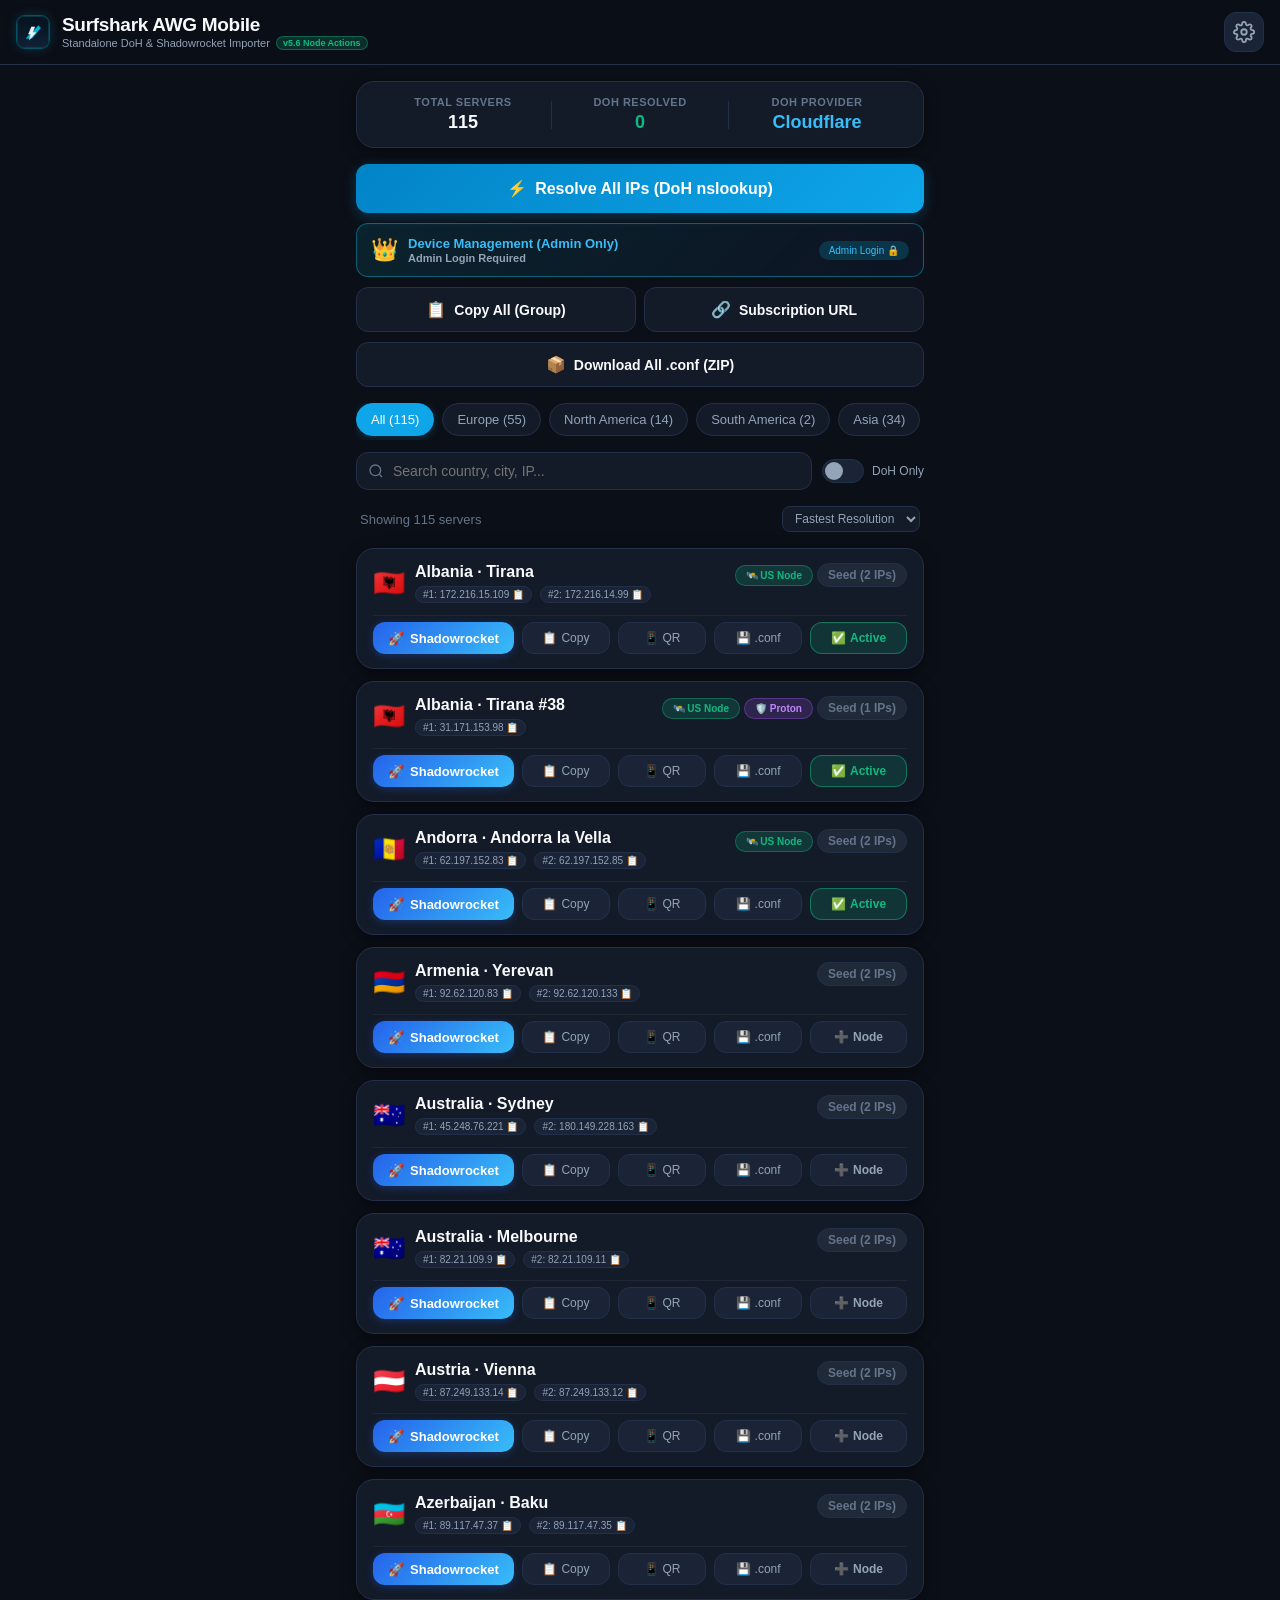
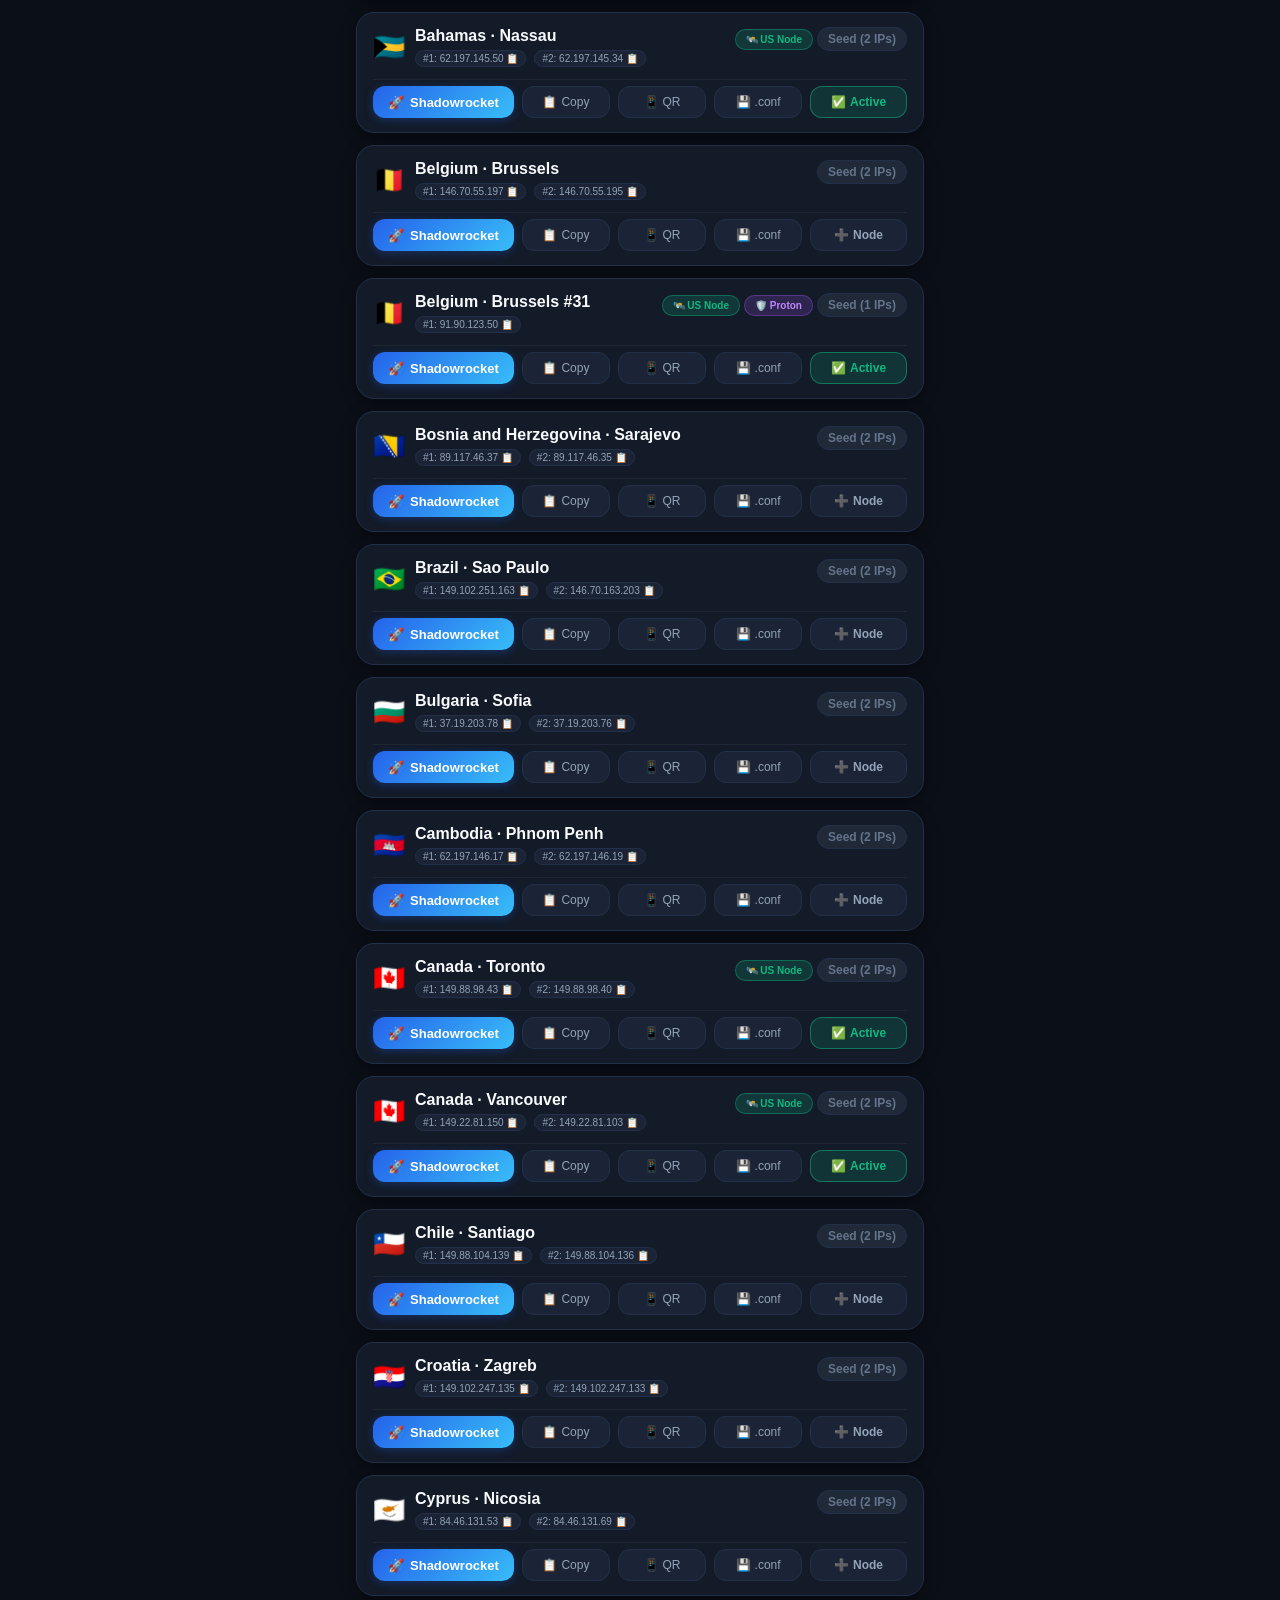
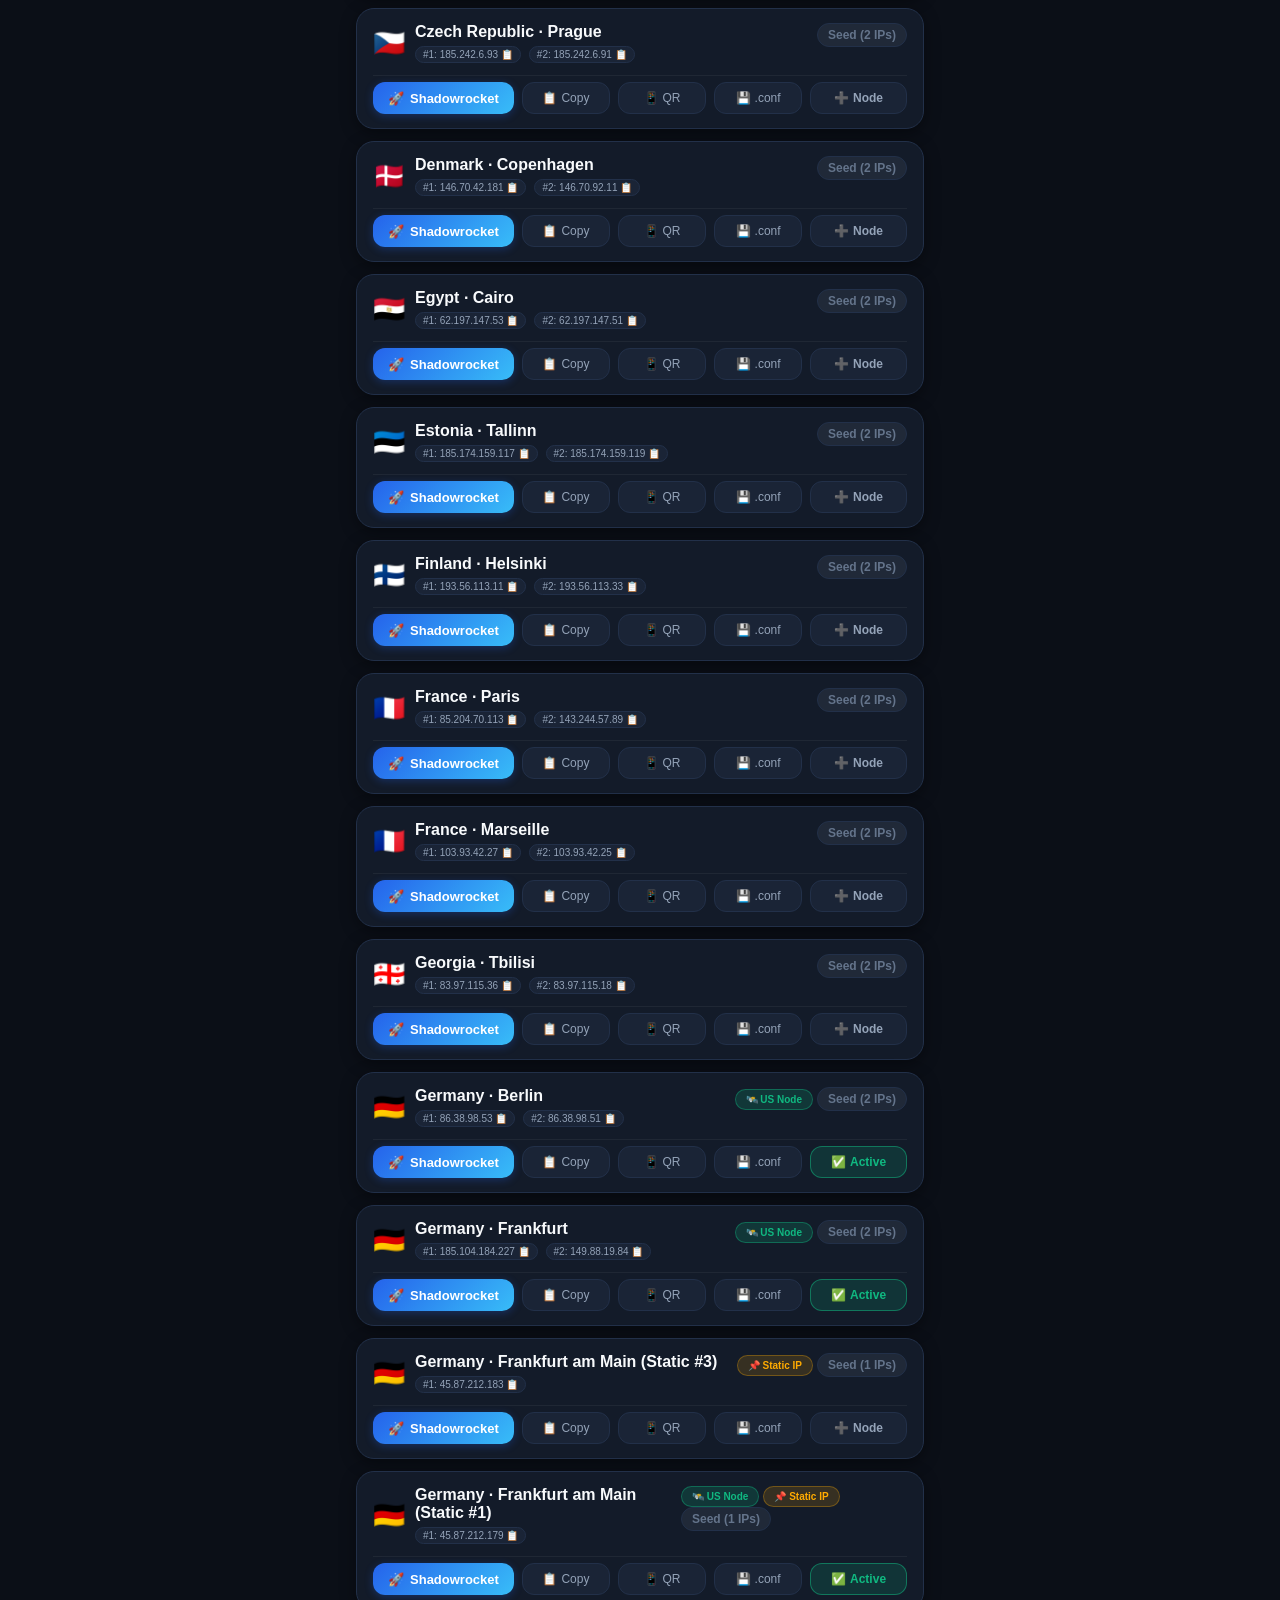
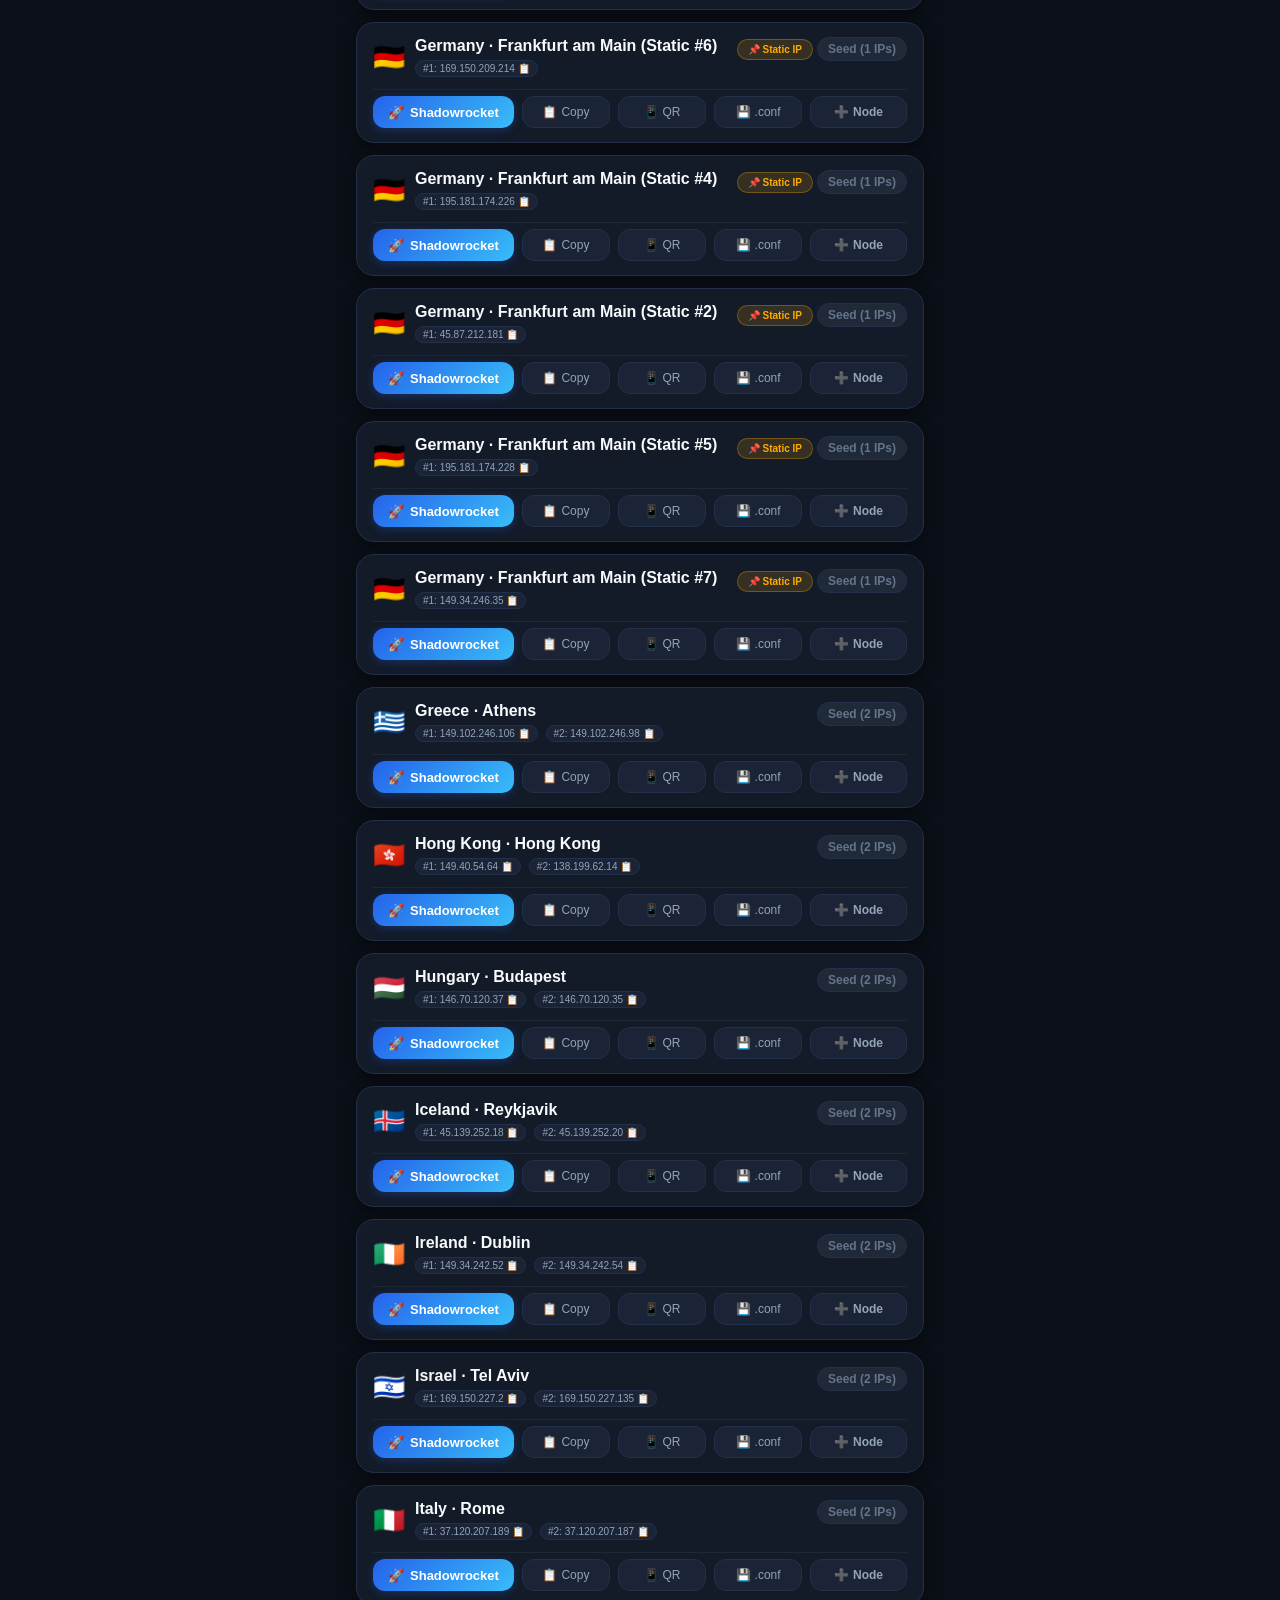
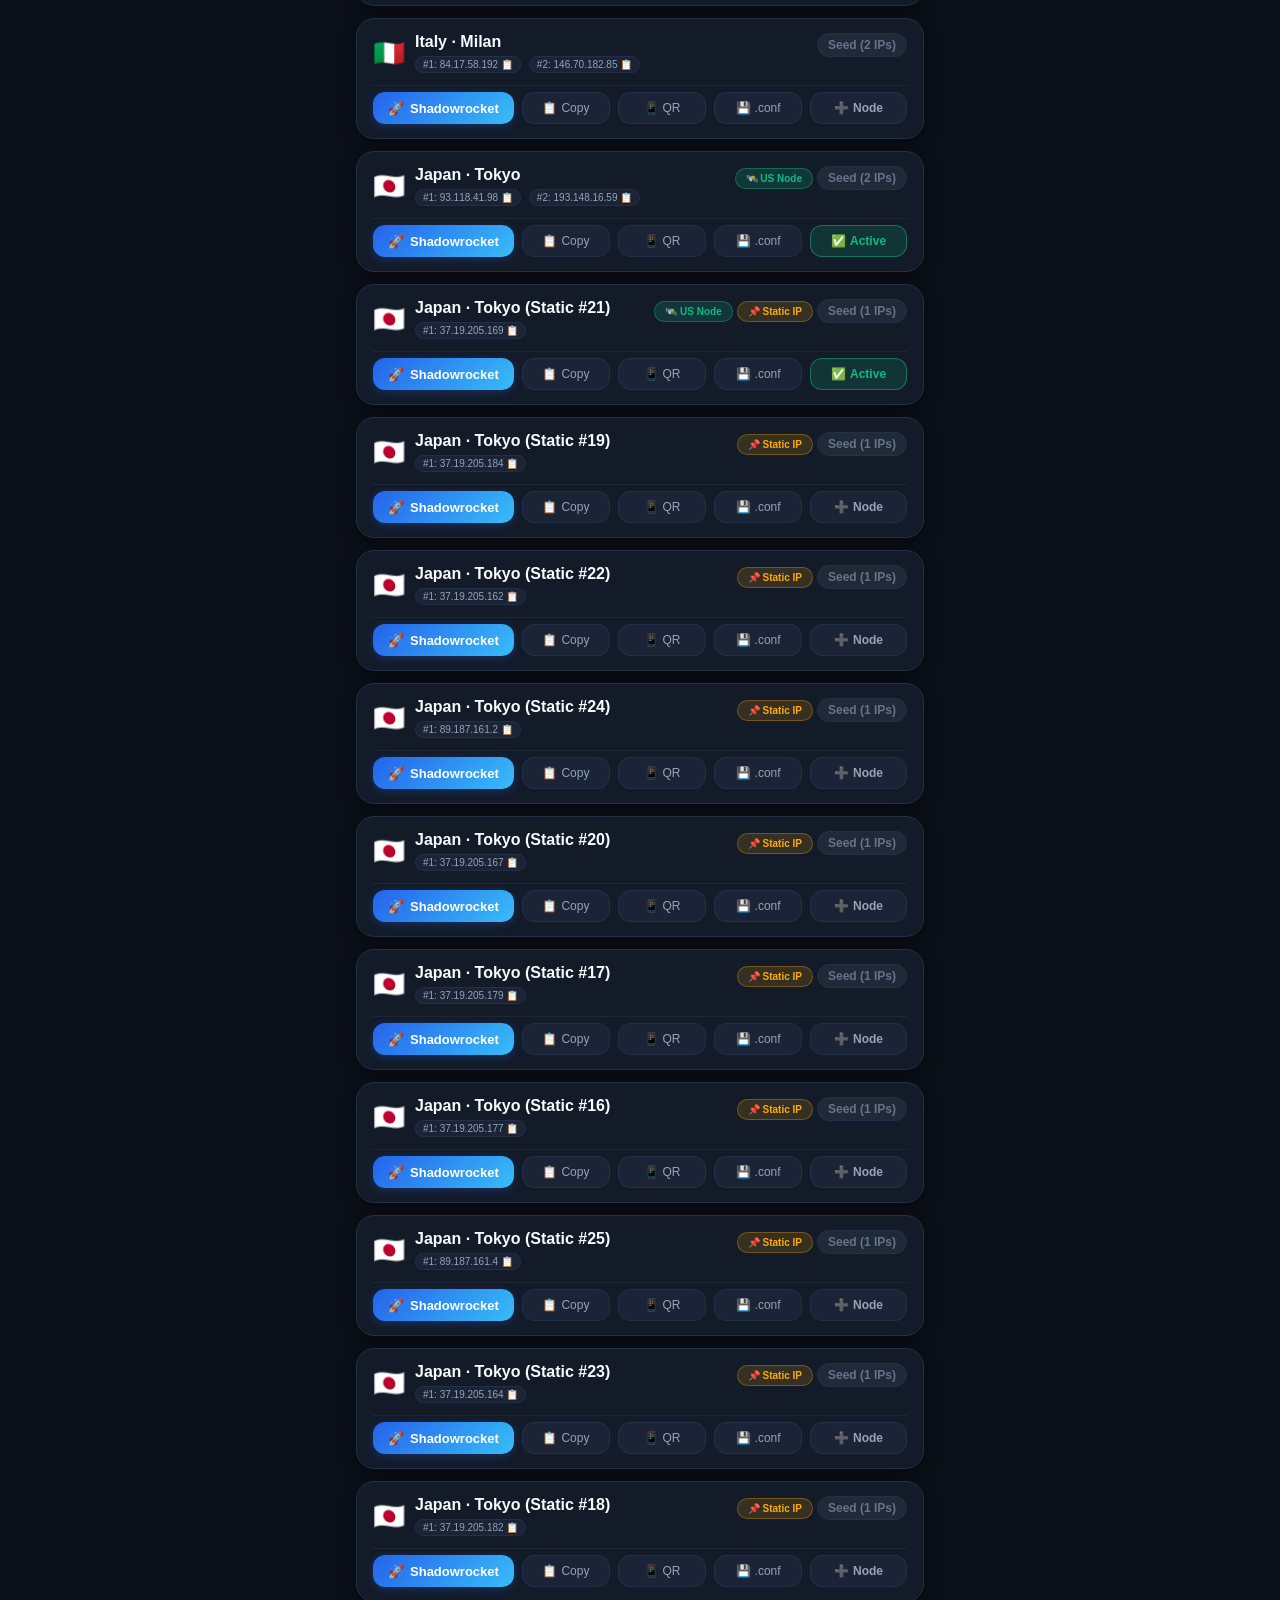
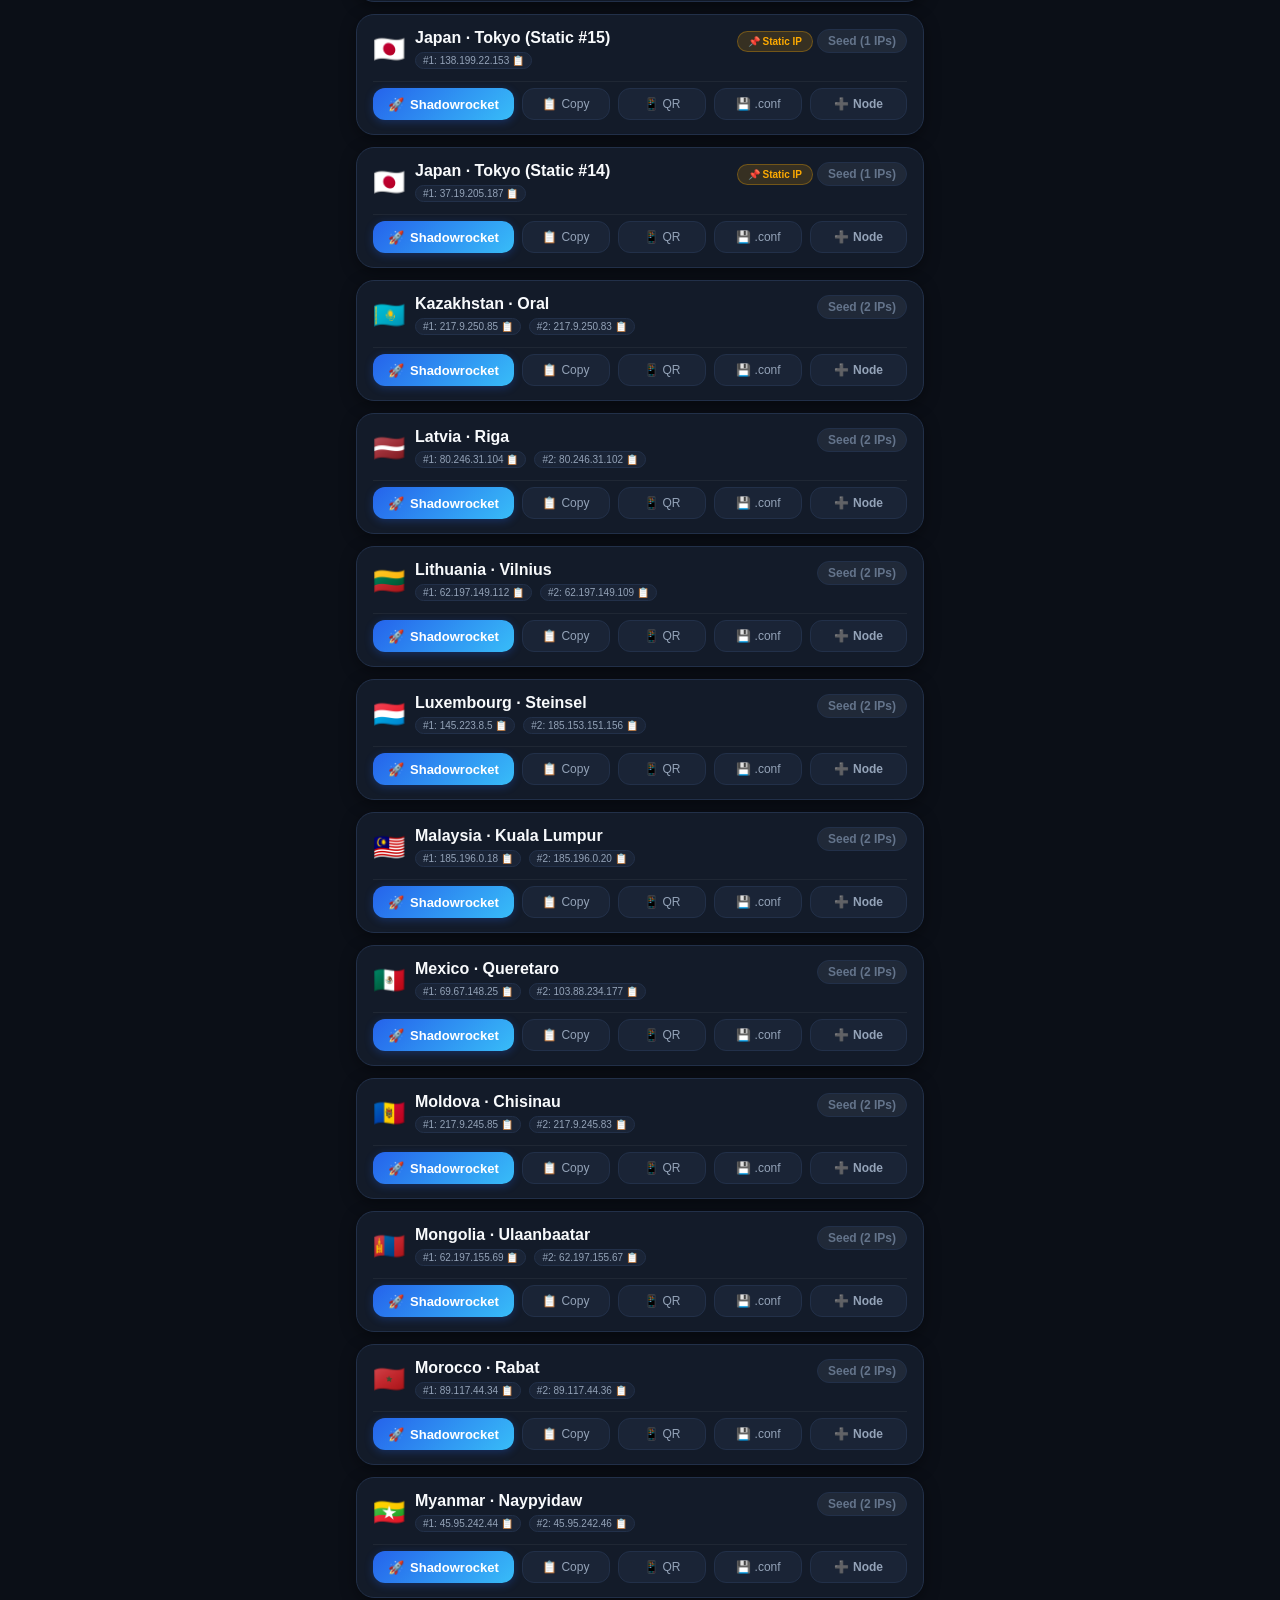
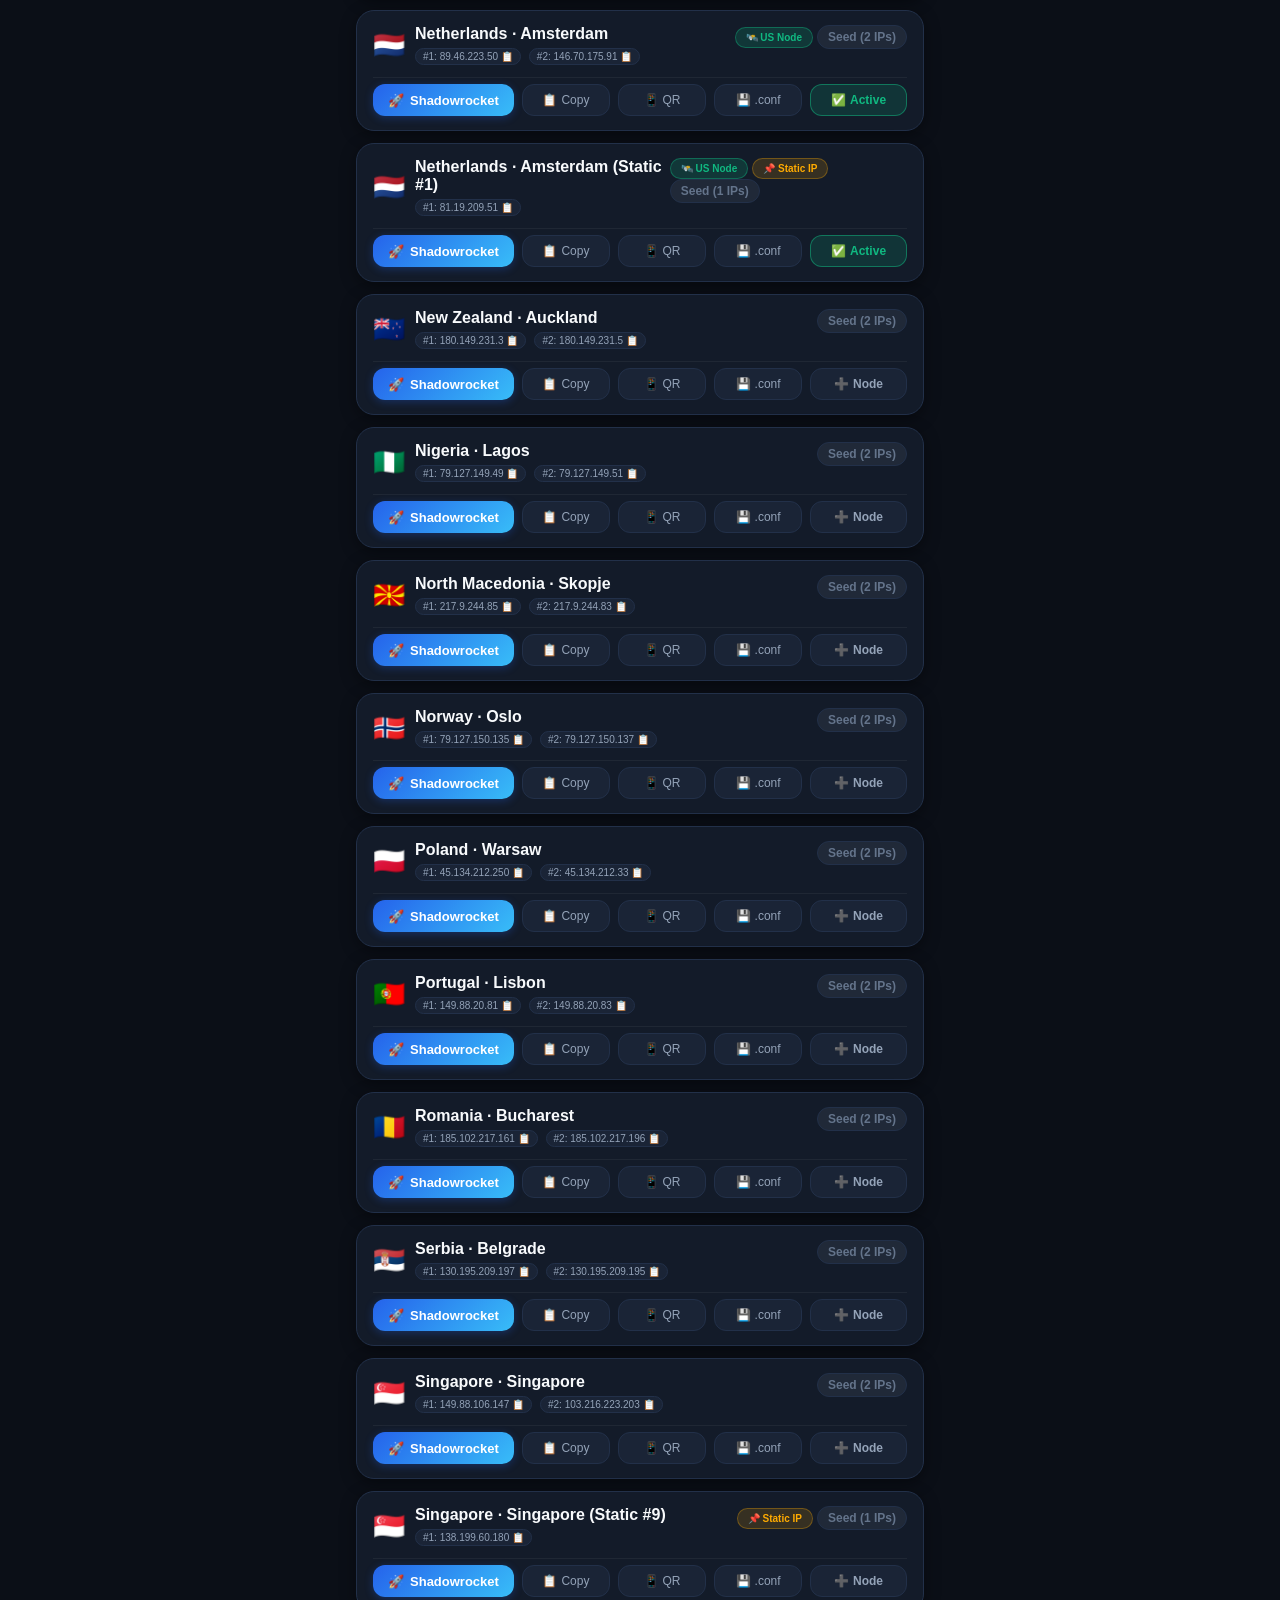
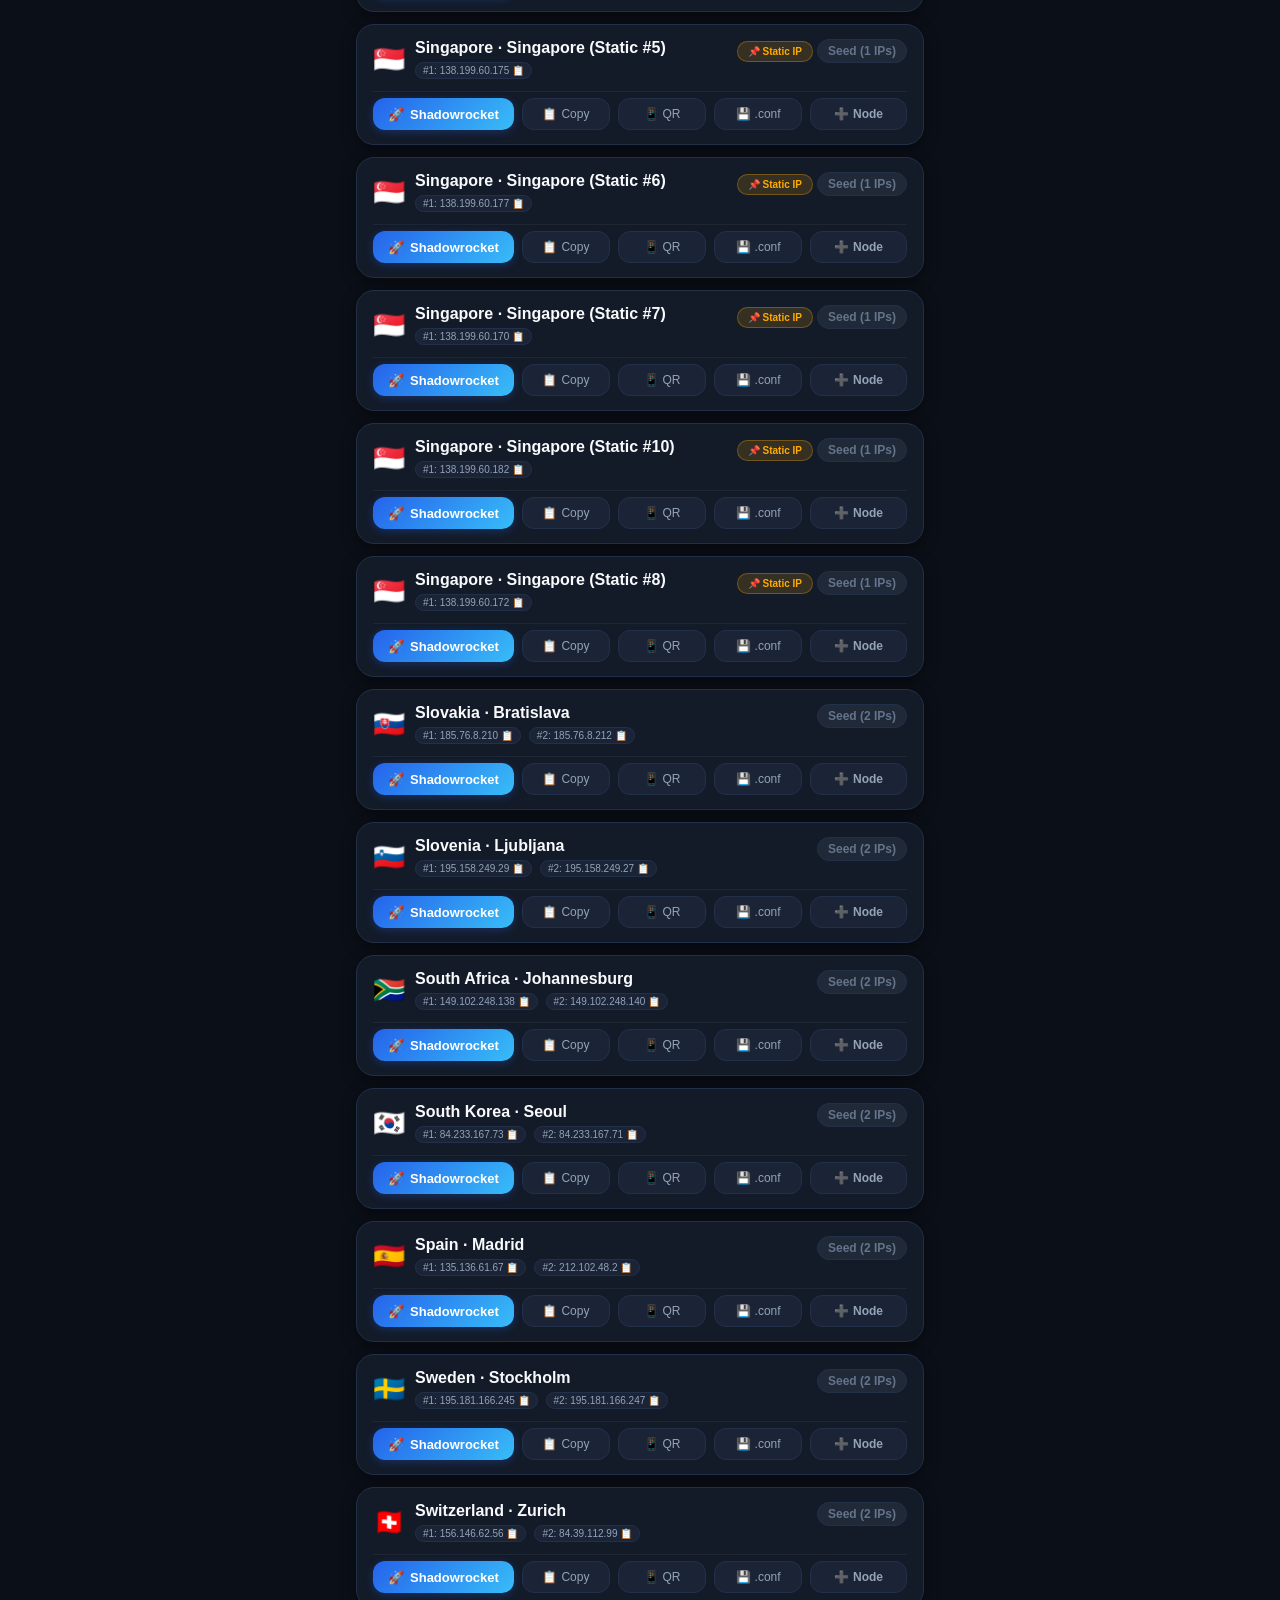
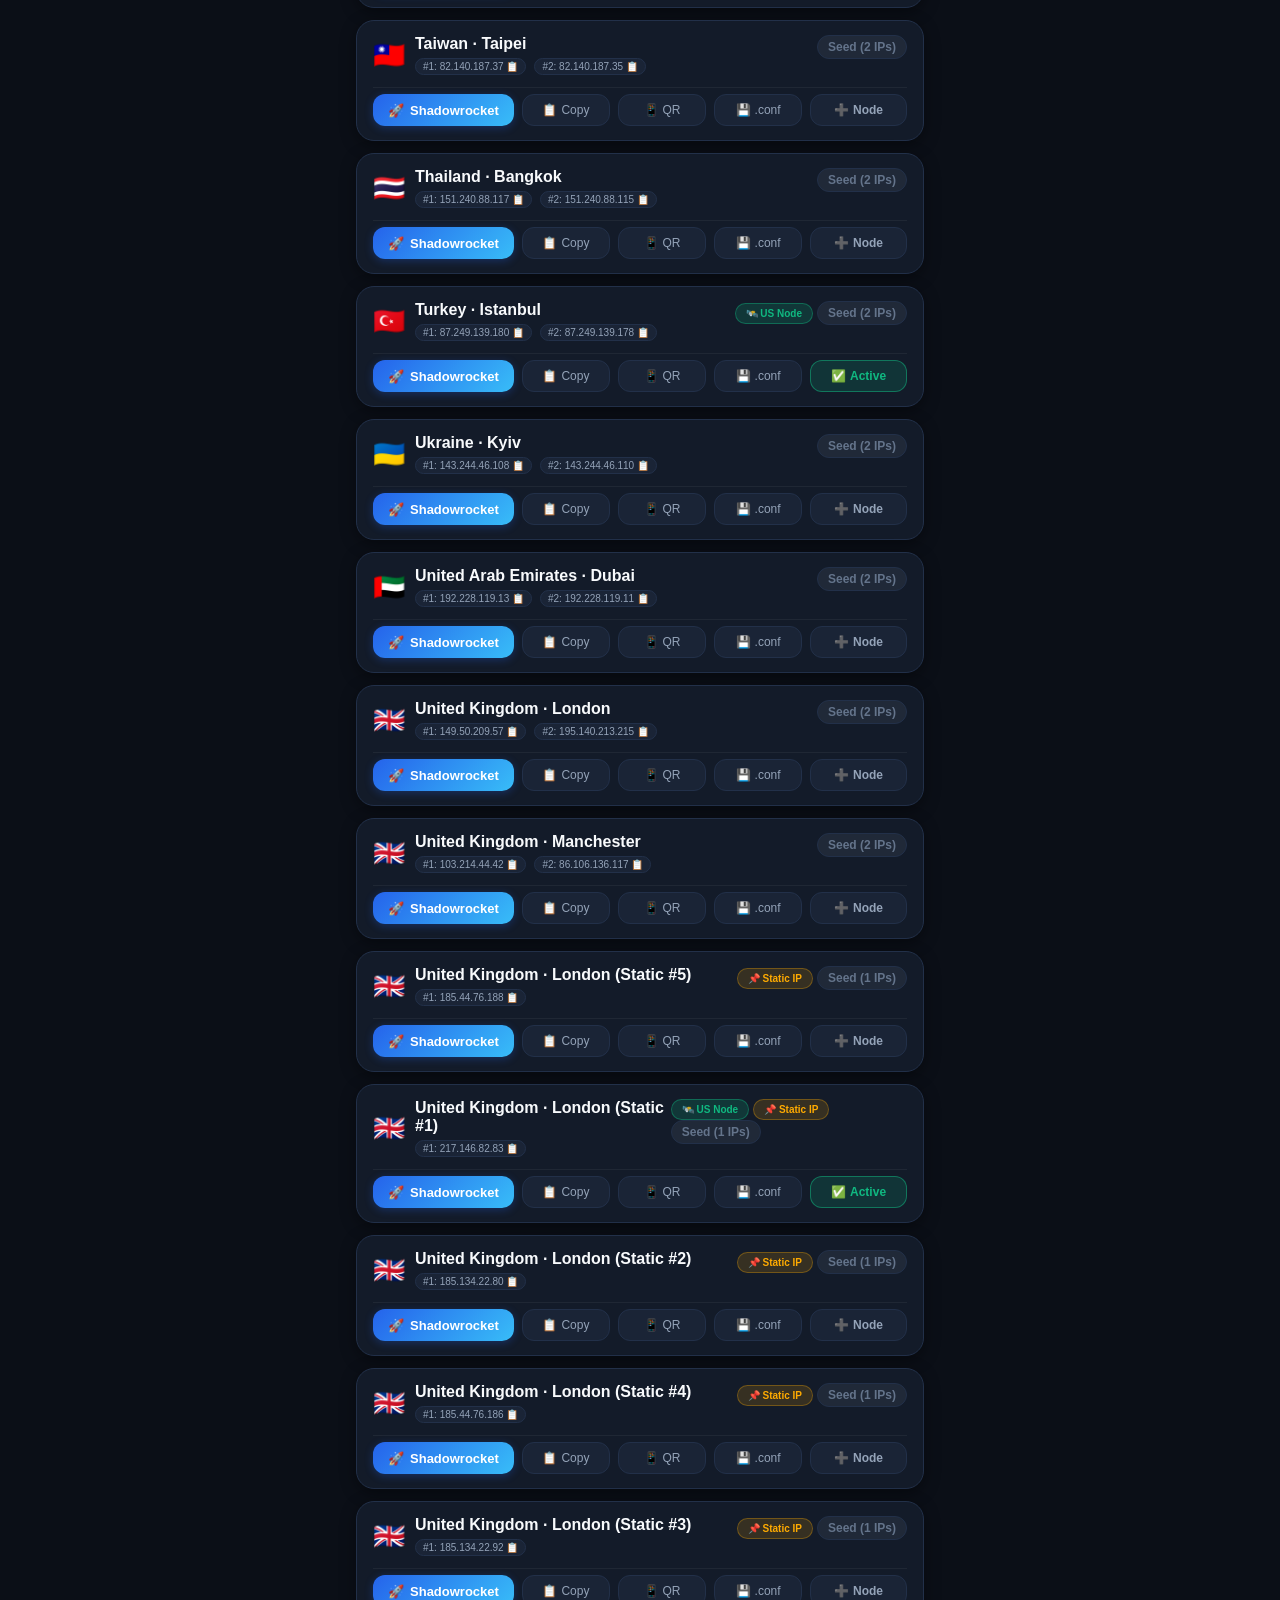
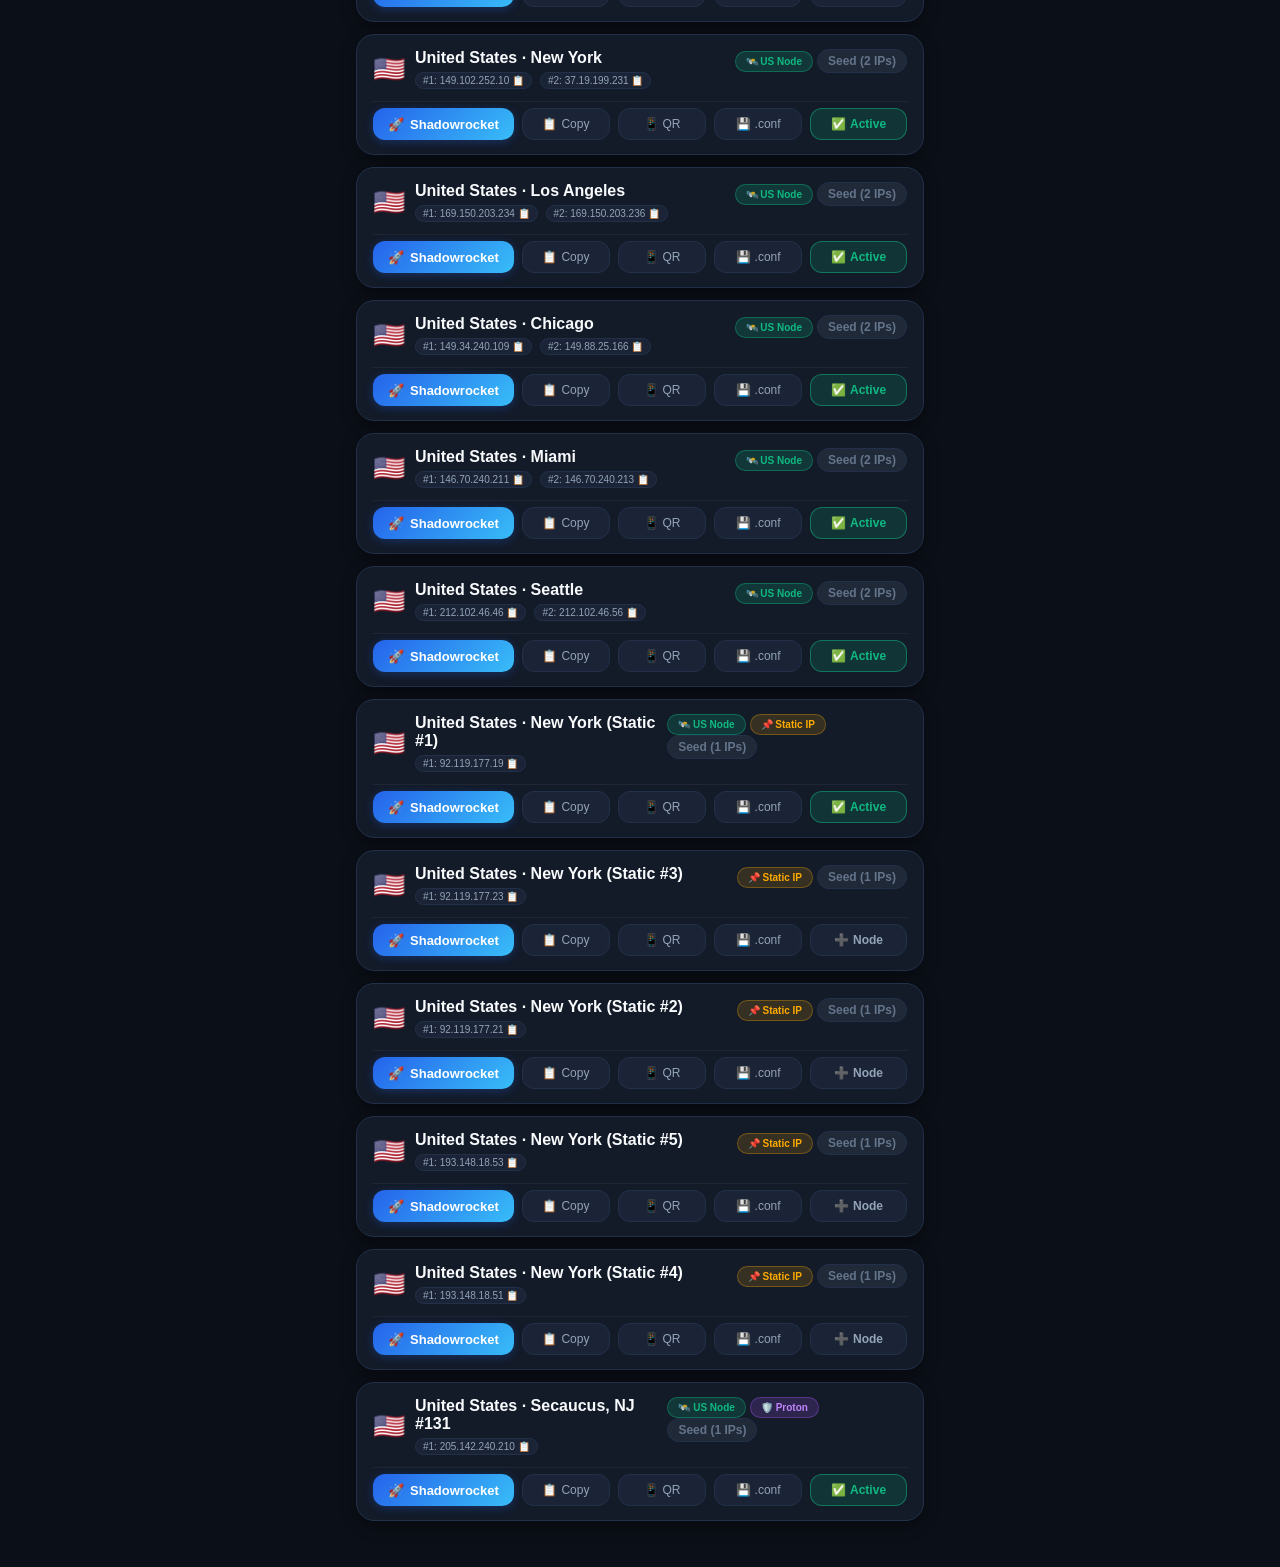
==== commit 512d8eeb: "chore(auto): update DoH resolved IPs and subscription nodes [skip ci]" ====
--- a/index.html
+++ b/index.html
@@ -2144,7 +2144,7 @@
 
     <script>
     // Embedded Seed Catalog of 76 Surfshark Clusters
-    const DEFAULT_SERVERS = [{"continent": "Europe", "country": "Albania", "country_code": "AL", "city": "Tirana", "hostname": "al-tia.prod.surfshark.com", "port": 51820, "public_key": "l8EOWPyzt/njrb74CADY4VOhns/TbUN6KFTbytHcFQw=", "resolved_ips": ["172.216.14.115", "172.216.14.117"], "secure_core": false, "port_forward": false, "server_name": "", "node_code": "al"}, {"continent": "Europe", "country": "Germany", "country_code": "DE", "city": "Berlin", "hostname": "de-ber.prod.surfshark.com", "port": 51820, "public_key": "d3ldwEjnFcbLwD1o8uC5xC3DaSNek8DGeTpOb/h/IE4=", "resolved_ips": ["86.38.98.6", "86.38.98.76"], "secure_core": false, "port_forward": false, "server_name": "", "node_code": "de"}, {"continent": "Europe", "country": "Germany", "country_code": "DE", "city": "Frankfurt", "hostname": "de-fra.prod.surfshark.com", "port": 51820, "public_key": "fJDA+OA6jzQxfRcoHfC27xz7m3C8/590fRjpntzSpGo=", "resolved_ips": ["185.104.184.195", "185.104.184.197"], "secure_core": false, "port_forward": false, "server_name": "", "node_code": "de"}, {"continent": "Europe", "country": "Netherlands", "country_code": "NL", "city": "Amsterdam", "hostname": "nl-ams.prod.surfshark.com", "port": 51820, "public_key": "Lxg3jAOKcBA9tGBtB6vEWMFl5LUEB6AwOpuniYn1cig=", "resolved_ips": ["143.244.42.89", "81.19.216.253"], "secure_core": false, "port_forward": false, "server_name": "", "node_code": "nl"}, {"continent": "Europe", "country": "United Kingdom", "country_code": "GB", "city": "London", "hostname": "uk-lon.prod.surfshark.com", "port": 51820, "public_key": "iBJRXLZwXuWWrOZE1ZrAXEKMgV/z0WjG0Tks5rnWLBI=", "resolved_ips": ["178.239.163.77", "138.199.29.177"], "secure_core": false, "port_forward": false, "server_name": "", "node_code": "gb"}, {"continent": "Europe", "country": "United Kingdom", "country_code": "GB", "city": "Manchester", "hostname": "uk-man.prod.surfshark.com", "port": 51820, "public_key": "9R8He1cP8Laf5MT58FcaEYtPW/qnN3M9MQThIXOIvHs=", "resolved_ips": ["84.39.114.155", "146.70.70.228"], "secure_core": false, "port_forward": false, "server_name": "", "node_code": "gb"}, {"continent": "Europe", "country": "France", "country_code": "FR", "city": "Paris", "hostname": "fr-par.prod.surfshark.com", "port": 51820, "public_key": "AsvLuvKKADdc67aA/vHA3vb61S6YnGGx2Pd4aP4wal8=", "resolved_ips": ["143.244.57.87", "85.204.70.87"], "secure_core": false, "port_forward": false, "server_name": "", "node_code": "fr"}, {"continent": "Europe", "country": "France", "country_code": "FR", "city": "Marseille", "hostname": "fr-mrs.prod.surfshark.com", "port": 51820, "public_key": "QYa3ZFLwWAHKiJzOcbM73K7KBE0tdJYuirbGb+uH0H0=", "resolved_ips": ["103.93.42.25", "103.93.42.27"], "secure_core": false, "port_forward": false, "server_name": "", "node_code": "fr"}, {"continent": "Europe", "country": "Switzerland", "country_code": "CH", "city": "Zurich", "hostname": "ch-zur.prod.surfshark.com", "port": 51820, "public_key": "qFuwaE8IyDbNBTNar3xAXRGaBdkTtmLh1uIGMJxTxUs=", "resolved_ips": ["89.37.173.47", "138.199.6.50"], "secure_core": false, "port_forward": false, "server_name": "", "node_code": "ch"}, {"continent": "Europe", "country": "Sweden", "country_code": "SE", "city": "Stockholm", "hostname": "se-sto.prod.surfshark.com", "port": 51820, "public_key": "oUFRc+2emXgogDVWnJF4RAzr72PyafCzMVeQOgG92lY=", "resolved_ips": ["185.76.9.55", "185.76.9.34"], "secure_core": false, "port_forward": false, "server_name": "", "node_code": "se"}, {"continent": "Europe", "country": "Norway", "country_code": "NO", "city": "Oslo", "hostname": "no-osl.prod.surfshark.com", "port": 51820, "public_key": "pXfZi2vsdd88qrnqh+bwqHG4IYD42pj3T1wCm3PIGmw=", "resolved_ips": ["146.70.103.227", "146.70.103.229"], "secure_core": false, "port_forward": false, "server_name": "", "node_code": "no"}, {"continent": "Europe", "country": "Finland", "country_code": "FI", "city": "Helsinki", "hostname": "fi-hel.prod.surfshark.com", "port": 51820, "public_key": "+nv/Z8I2VS0eRdZwkpQW3U9RmsboTz2MUF94jVg5w10=", "resolved_ips": ["193.56.113.16", "193.56.113.46"], "secure_core": false, "port_forward": false, "server_name": "", "node_code": "fi"}, {"continent": "Europe", "country": "Denmark", "country_code": "DK", "city": "Copenhagen", "hostname": "dk-cph.prod.surfshark.com", "port": 51820, "public_key": "peDjRPEdHHmo0hGootZ9f+MQCEXmziFkLhMTl2PeXRM=", "resolved_ips": ["146.70.42.157", "146.70.42.179"], "secure_core": false, "port_forward": false, "server_name": "", "node_code": "dk"}, {"continent": "Europe", "country": "Belgium", "country_code": "BE", "city": "Brussels", "hostname": "be-bru.prod.surfshark.com", "port": 51820, "public_key": "9wZOjtwuKEc0GBcvc3xJQ4Kjo8G3EMXu6zJRzbanOjc=", "resolved_ips": ["146.70.123.211", "146.70.123.213"], "secure_core": false, "port_forward": false, "server_name": "", "node_code": "be"}, {"continent": "Europe", "country": "Ireland", "country_code": "IE", "city": "Dublin", "hostname": "ie-dub.prod.surfshark.com", "port": 51820, "public_key": "TjYxodFNdGlefxnWqe9vWWJHnz3meYWWhiIJyU8rgg8=", "resolved_ips": ["149.34.242.77", "149.34.242.42"], "secure_core": false, "port_forward": false, "server_name": "", "node_code": "ie"}, {"continent": "Europe", "country": "Italy", "country_code": "IT", "city": "Rome", "hostname": "it-rom.prod.surfshark.com", "port": 51820, "public_key": "fqxSeDr7n249iywruwLMwkV3r36svPT1tLf9TJOTFAw=", "resolved_ips": ["87.101.94.107", "87.101.94.109"], "secure_core": false, "port_forward": false, "server_name": "", "node_code": "it"}, {"continent": "Europe", "country": "Italy", "country_code": "IT", "city": "Milan", "hostname": "it-mil.prod.surfshark.com", "port": 51820, "public_key": "vIMHzH5FHdVkrhOOc0u/FySVhumaLC3XUk39Wk34LnE=", "resolved_ips": ["84.17.58.197", "84.17.58.195"], "secure_core": false, "port_forward": false, "server_name": "", "node_code": "it"}, {"continent": "Europe", "country": "Spain", "country_code": "ES", "city": "Madrid", "hostname": "es-mad.prod.surfshark.com", "port": 51820, "public_key": "a30vOQfjwPzjRxGNi2dvSAMdaPHEYatR84cUjXKOwls=", "resolved_ips": ["135.136.61.75", "135.136.61.83"], "secure_core": false, "port_forward": false, "server_name": "", "node_code": "es"}, {"continent": "Europe", "country": "Portugal", "country_code": "PT", "city": "Lisbon", "hostname": "pt-lis.prod.surfshark.com", "port": 51820, "public_key": "JgYlpt7jFh0FV2QO0QQ3yFfsnqikUq977V3cObFGTQ4=", "resolved_ips": ["149.88.20.91", "149.88.20.89"], "secure_core": false, "port_forward": false, "server_name": "", "node_code": "pt"}, {"continent": "Europe", "country": "Austria", "country_code": "AT", "city": "Vienna", "hostname": "at-vie.prod.surfshark.com", "port": 51820, "public_key": "dPZe8Jq3Hu0k07MDk+Y4+AS2XHSLYalyg91TSFXRYEA=", "resolved_ips": ["89.187.168.239", "87.249.133.24"], "secure_core": false, "port_forward": false, "server_name": "", "node_code": "at"}, {"continent": "Europe", "country": "Poland", "country_code": "PL", "city": "Warsaw", "hostname": "pl-waw.prod.surfshark.com", "port": 51820, "public_key": "vBa3HK7QXietG64rHRLm085VMS2cAX2paeAaphB/SEU=", "resolved_ips": ["185.246.208.182", "45.134.212.226"], "secure_core": false, "port_forward": false, "server_name": "", "node_code": "pl"}, {"continent": "Europe", "country": "Czech Republic", "country_code": "CZ", "city": "Prague", "hostname": "cz-prg.prod.surfshark.com", "port": 51820, "public_key": "c1bfP+OBTj6WUe8NDH8d6nDTwpQicopfdkHFx3BIaSk=", "resolved_ips": ["185.242.6.117", "185.242.6.115"], "secure_core": false, "port_forward": false, "server_name": "", "node_code": "cz"}, {"continent": "Europe", "country": "Slovakia", "country_code": "SK", "city": "Bratislava", "hostname": "sk-bts.prod.surfshark.com", "port": 51820, "public_key": "T5b7+uwUFqN5r1WsfBXURpSnYCYRLFAVreKkIQHGOlw=", "resolved_ips": ["185.76.8.210", "185.76.8.212"], "secure_core": false, "port_forward": false, "server_name": "", "node_code": "sk"}, {"continent": "Europe", "country": "Hungary", "country_code": "HU", "city": "Budapest", "hostname": "hu-bud.prod.surfshark.com", "port": 51820, "public_key": "Pk3+iZNP0uWkDTSmEHlUeSA3WyiFXLXgYgAQ5wNyIBk=", "resolved_ips": ["79.127.182.4", "79.127.182.2"], "secure_core": false, "port_forward": false, "server_name": "", "node_code": "hu"}, {"continent": "Europe", "country": "Romania", "country_code": "RO", "city": "Bucharest", "hostname": "ro-buc.prod.surfshark.com", "port": 51820, "public_key": "uRT3uSAUwvm7Rp+s3n5V9JibsKHKAZ/8+SU3psG8QxI=", "resolved_ips": ["169.150.199.169", "169.150.199.167"], "secure_core": false, "port_forward": false, "server_name": "", "node_code": "ro"}, {"continent": "Europe", "country": "Bulgaria", "country_code": "BG", "city": "Sofia", "hostname": "bg-sof.prod.surfshark.com", "port": 51820, "public_key": "LQFiCiZcPEoYasKRLbCfXp2fYYsj8wiMr/L9u6hYqSo=", "resolved_ips": ["156.146.55.196", "156.146.55.194"], "secure_core": false, "port_forward": false, "server_name": "", "node_code": "bg"}, {"continent": "Europe", "country": "Greece", "country_code": "GR", "city": "Athens", "hostname": "gr-ath.prod.surfshark.com", "port": 51820, "public_key": "bXnjQGLhuauvBMg51YIAhwX40YqNL2ImyEub5DpHaBk=", "resolved_ips": ["79.127.181.166", "79.127.181.182"], "secure_core": false, "port_forward": false, "server_name": "", "node_code": "gr"}, {"continent": "Europe", "country": "Cyprus", "country_code": "CY", "city": "Nicosia", "hostname": "cy-nic.prod.surfshark.com", "port": 51820, "public_key": "kEAQgNChxGgrzoKPpCPFJKh0L1/5rXIq08KSY4g26zY=", "resolved_ips": ["84.46.131.69", "84.46.131.53"], "secure_core": false, "port_forward": false, "server_name": "", "node_code": "cy"}, {"continent": "Europe", "country": "Croatia", "country_code": "HR", "city": "Zagreb", "hostname": "hr-zag.prod.surfshark.com", "port": 51820, "public_key": "nIQmC5T4H0HX4yA2u/Z5rrbLQDAOLA+kFCdt8S94xXg=", "resolved_ips": ["149.102.247.141", "149.102.247.143"], "secure_core": false, "port_forward": false, "server_name": "", "node_code": "hr"}, {"continent": "Europe", "country": "Slovenia", "country_code": "SI", "city": "Ljubljana", "hostname": "si-lju.prod.surfshark.com", "port": 51820, "public_key": "yPdmxOfzm06fotkt/dlaAiyxWPaWfCuDPaUljNx+c38=", "resolved_ips": ["195.158.249.25", "195.158.249.23"], "secure_core": false, "port_forward": false, "server_name": "", "node_code": "si"}, {"continent": "Europe", "country": "Serbia", "country_code": "RS", "city": "Belgrade", "hostname": "rs-beg.prod.surfshark.com", "port": 51820, "public_key": "A3vmr6/umw5sP8anxNyipgi5oEnOnZdqB1K/cbQpMiI=", "resolved_ips": ["130.195.209.195", "130.195.209.197"], "secure_core": false, "port_forward": false, "server_name": "", "node_code": "rs"}, {"continent": "Europe", "country": "Bosnia and Herzegovina", "country_code": "BA", "city": "Sarajevo", "hostname": "ba-sjj.prod.surfshark.com", "port": 51820, "public_key": "hsm/ps/uxcsVNzT3OmV/l7ZWv+TRIS+IM+N6/nTymkw=", "resolved_ips": ["89.117.46.53", "89.117.46.51"], "secure_core": false, "port_forward": false, "server_name": "", "node_code": "ba"}, {"continent": "Europe", "country": "North Macedonia", "country_code": "MK", "city": "Skopje", "hostname": "mk-skp.prod.surfshark.com", "port": 51820, "public_key": "dZNq48noPkey9rwSbAU+masbafpDSaAmtAMaP+gzLxA=", "resolved_ips": ["217.9.244.85", "217.9.244.83"], "secure_core": false, "port_forward": false, "server_name": "", "node_code": "mk"}, {"continent": "Europe", "country": "Estonia", "country_code": "EE", "city": "Tallinn", "hostname": "ee-tll.prod.surfshark.com", "port": 51820, "public_key": "CsdrT+WfcMRPhrOWgZeHj9DQiQtJfYFci94K5ztjr2E=", "resolved_ips": ["185.174.159.115", "185.174.159.113"], "secure_core": false, "port_forward": false, "server_name": "", "node_code": "ee"}, {"continent": "Europe", "country": "Latvia", "country_code": "LV", "city": "Riga", "hostname": "lv-rig.prod.surfshark.com", "port": 51820, "public_key": "EmghYf9rIpwOQ0uIjIxgCXs/WwHJthNvPIv5iKseE3A=", "resolved_ips": ["159.148.58.14", "159.148.58.12"], "secure_core": false, "port_forward": false, "server_name": "", "node_code": "lv"}, {"continent": "Europe", "country": "Lithuania", "country_code": "LT", "city": "Vilnius", "hostname": "lt-vno.prod.surfshark.com", "port": 51820, "public_key": "pC7xJD56uFFJ7qHpe3XvXXhjwZcoMco09ySHOg4h+iA=", "resolved_ips": ["62.197.149.103", "62.197.149.105"], "secure_core": false, "port_forward": false, "server_name": "", "node_code": "lt"}, {"continent": "Europe", "country": "Moldova", "country_code": "MD", "city": "Chisinau", "hostname": "md-chi.prod.surfshark.com", "port": 51820, "public_key": "4Exn42t337sxoBzYHxgmDBNq+AhTYz6nvEj98TWY50Y=", "resolved_ips": ["217.9.245.85", "217.9.245.83"], "secure_core": false, "port_forward": false, "server_name": "", "node_code": "md"}, {"continent": "Europe", "country": "Ukraine", "country_code": "UA", "city": "Kyiv", "hostname": "ua-iev.prod.surfshark.com", "port": 51820, "public_key": "wy+PhWBP715KfBrsQR4P3JUalYc9a77FmZWQinwYLmo=", "resolved_ips": ["143.244.46.113", "143.244.46.226"], "secure_core": false, "port_forward": false, "server_name": "", "node_code": "ua"}, {"continent": "Europe", "country": "Iceland", "country_code": "IS", "city": "Reykjavik", "hostname": "is-rkv.prod.surfshark.com", "port": 51820, "public_key": "d0m2sIa0JGcxCBvoWDU77SjmPoiWI/oKoX1TL2f2fTA=", "resolved_ips": ["45.139.252.22", "45.139.252.24"], "secure_core": false, "port_forward": false, "server_name": "", "node_code": "is"}, {"continent": "Europe", "country": "Luxembourg", "country_code": "LU", "city": "Steinsel", "hostname": "lu-ste.prod.surfshark.com", "port": 51820, "public_key": "68JVBL/M2AYQ9gYHtcpmZ6Pl+ayhJjTL2sr6Ej1VEFg=", "resolved_ips": ["185.153.151.141", "185.153.151.139"], "secure_core": false, "port_forward": false, "server_name": "", "node_code": "lu"}, {"continent": "Europe", "country": "Turkey", "country_code": "TR", "city": "Istanbul", "hostname": "tr-ist.prod.surfshark.com", "port": 51820, "public_key": "sF/TlxU9XaDN3QQBT/lu2Pw9qpD3XpDqLBfInBtff2A=", "resolved_ips": ["45.136.155.53", "45.136.155.55"], "secure_core": false, "port_forward": false, "server_name": "", "node_code": "tr"}, {"continent": "Asia", "country": "Armenia", "country_code": "AM", "city": "Yerevan", "hostname": "am-evn.prod.surfshark.com", "port": 51820, "public_key": "B+aSYrw7JSq7b60uK0nrMQGCiJ48QwiUp/aoRpYX2lU=", "resolved_ips": ["92.62.120.101", "92.62.120.99"], "secure_core": false, "port_forward": false, "server_name": "", "node_code": "am"}, {"continent": "Asia", "country": "Azerbaijan", "country_code": "AZ", "city": "Baku", "hostname": "az-bak.prod.surfshark.com", "port": 51820, "public_key": "pvWYTFxIpqo25NGTertIIWnccS/sUQ6fIkqd8XJYzEI=", "resolved_ips": ["89.117.47.51", "89.117.47.53"], "secure_core": false, "port_forward": false, "server_name": "", "node_code": "az"}, {"continent": "Asia", "country": "Georgia", "country_code": "GE", "city": "Tbilisi", "hostname": "ge-tbs.prod.surfshark.com", "port": 51820, "public_key": "L79E4IoaVZBXOyoMM82TvUIbiKlloRbUnT8R2Cl3PVM=", "resolved_ips": ["83.97.115.20", "83.97.115.34"], "secure_core": false, "port_forward": false, "server_name": "", "node_code": "ge"}, {"continent": "Asia", "country": "Kazakhstan", "country_code": "KZ", "city": "Oral", "hostname": "kz-ura.prod.surfshark.com", "port": 51820, "public_key": "c8SPrUWVMjSm3xdZRF4eg57sdEo2TFmBDVKP+A+quHM=", "resolved_ips": ["217.9.250.99", "217.9.250.101"], "secure_core": false, "port_forward": false, "server_name": "", "node_code": "kz"}, {"continent": "Asia", "country": "United Arab Emirates", "country_code": "AE", "city": "Dubai", "hostname": "ae-dub.prod.surfshark.com", "port": 51820, "public_key": "6dZGkg0iAMgQuOCGknAgBAqDEeJeBQ4Of5eblO4aNC8=", "resolved_ips": ["192.228.119.11", "192.228.119.13"], "secure_core": false, "port_forward": false, "server_name": "", "node_code": "ae"}, {"continent": "Asia", "country": "Israel", "country_code": "IL", "city": "Tel Aviv", "hostname": "il-tlv.prod.surfshark.com", "port": 51820, "public_key": "ZEG2fUrtohnVePblUlDM6wyyeTobzsABnMjTTFmqNUE=", "resolved_ips": ["169.150.227.147", "169.150.227.140"], "secure_core": false, "port_forward": false, "server_name": "", "node_code": "il"}, {"continent": "Asia", "country": "Singapore", "country_code": "SG", "city": "Singapore", "hostname": "sg-sng.prod.surfshark.com", "port": 51820, "public_key": "MGfgkhJsMVMTO33h1wr76+z6gQr/93VcGdClfbaPsnU=", "resolved_ips": ["149.34.253.148", "89.187.163.217"], "secure_core": false, "port_forward": false, "server_name": "", "node_code": "sg"}, {"continent": "Asia", "country": "Japan", "country_code": "JP", "city": "Tokyo", "hostname": "jp-tok.prod.surfshark.com", "port": 51820, "public_key": "YJSjrc/WWOjQUyUi4iYcHb7LsWWoCY+2fK8/8VtC/BY=", "resolved_ips": ["193.148.16.123", "82.26.195.26"], "secure_core": false, "port_forward": false, "server_name": "", "node_code": "jp"}, {"continent": "Asia", "country": "South Korea", "country_code": "KR", "city": "Seoul", "hostname": "kr-seo.prod.surfshark.com", "port": 51820, "public_key": "bD/m2mdKxJXG2wTkLsmWpiW8xZwkDdrrrwC44auOhQg=", "resolved_ips": ["61.97.248.16", "61.97.248.14"], "secure_core": false, "port_forward": false, "server_name": "", "node_code": "kr"}, {"continent": "Asia", "country": "Hong Kong", "country_code": "HK", "city": "Hong Kong", "hostname": "hk-hkg.prod.surfshark.com", "port": 51820, "public_key": "JYHdktdtuM7inbtsxRKSDpnBVTWQ5+QLZ/cWWmf4VRg=", "resolved_ips": ["156.146.45.202", "156.146.45.198"], "secure_core": false, "port_forward": false, "server_name": "", "node_code": "hk"}, {"continent": "Asia", "country": "Taiwan", "country_code": "TW", "city": "Taipei", "hostname": "tw-tai.prod.surfshark.com", "port": 51820, "public_key": "P0vaGUOUE7V5bbGOYY2WgQeZnTZEHvIr+dfebU7W4Ao=", "resolved_ips": ["89.117.42.101", "82.140.187.20"], "secure_core": false, "port_forward": false, "server_name": "", "node_code": "tw"}, {"continent": "Asia", "country": "Malaysia", "country_code": "MY", "city": "Kuala Lumpur", "hostname": "my-kul.prod.surfshark.com", "port": 51820, "public_key": "AS84LXlJfgBwGHc70MvtGRxsMqNNucZ2pNOBayJUm04=", "resolved_ips": ["202.176.4.54", "202.176.4.52"], "secure_core": false, "port_forward": false, "server_name": "", "node_code": "my"}, {"continent": "Asia", "country": "Thailand", "country_code": "TH", "city": "Bangkok", "hostname": "th-bkk.prod.surfshark.com", "port": 51820, "public_key": "OoFY46j/w4uQFyFu/OQ/h3x+ymJ1DJ4UR1fwGNxOxk0=", "resolved_ips": ["151.240.88.99", "151.240.88.101"], "secure_core": false, "port_forward": false, "server_name": "", "node_code": "th"}, {"continent": "Oceania", "country": "Australia", "country_code": "AU", "city": "Sydney", "hostname": "au-syd.prod.surfshark.com", "port": 51820, "public_key": "Y5KM9kHdM0upMsIJWUQquOY1RgkWX69AHw/Dl5KyIk4=", "resolved_ips": ["180.149.228.173", "180.149.228.165"], "secure_core": false, "port_forward": false, "server_name": "", "node_code": "au"}, {"continent": "Oceania", "country": "Australia", "country_code": "AU", "city": "Melbourne", "hostname": "au-mel.prod.surfshark.com", "port": 51820, "public_key": "yYX9yLjHOSWVAsaujcIVWAxF9wYMmHupG1RtJk+u21o=", "resolved_ips": ["103.192.80.221", "103.192.80.219"], "secure_core": false, "port_forward": false, "server_name": "", "node_code": "au"}, {"continent": "Oceania", "country": "New Zealand", "country_code": "NZ", "city": "Auckland", "hostname": "nz-akl.prod.surfshark.com", "port": 51820, "public_key": "xv8P19y0m9ojrLelCaPzGtaVv7tlPzLgZxvAD7lpYDg=", "resolved_ips": ["62.93.164.243", "62.93.164.226"], "secure_core": false, "port_forward": false, "server_name": "", "node_code": "nz"}, {"continent": "North America", "country": "United States", "country_code": "US", "city": "New York", "hostname": "us-nyc.prod.surfshark.com", "port": 51820, "public_key": "rhuoCmHdyYrh0zW3J0YXZK4aN3It7DD26TXlACuWnwU=", "resolved_ips": ["194.54.144.90", "194.33.45.106"], "secure_core": false, "port_forward": false, "server_name": "", "node_code": "us"}, {"continent": "North America", "country": "United States", "country_code": "US", "city": "Los Angeles", "hostname": "us-lax.prod.surfshark.com", "port": 51820, "public_key": "m+L7BVQWDwU2TxjfspMRLkRctvmo7fOkd+eVk6KC5lM=", "resolved_ips": ["45.149.173.216", "89.187.187.68"], "secure_core": false, "port_forward": false, "server_name": "", "node_code": "us"}, {"continent": "North America", "country": "United States", "country_code": "US", "city": "Chicago", "hostname": "us-chi.prod.surfshark.com", "port": 51820, "public_key": "DpMfulanF/MVHmt3AX4dqLqcyE0dpPqYBjDlWMaUI00=", "resolved_ips": ["154.47.25.103", "154.47.25.117"], "secure_core": false, "port_forward": false, "server_name": "", "node_code": "us"}, {"continent": "North America", "country": "United States", "country_code": "US", "city": "Miami", "hostname": "us-mia.prod.surfshark.com", "port": 51820, "public_key": "KvJ/jtWb8BsBI85OcZnOIJu9kfh12mCMR4cejWFpDCc=", "resolved_ips": ["146.70.240.221", "149.88.17.17"], "secure_core": false, "port_forward": false, "server_name": "", "node_code": "us"}, {"continent": "North America", "country": "United States", "country_code": "US", "city": "Seattle", "hostname": "us-sea.prod.surfshark.com", "port": 51820, "public_key": "SpMH/p90bg9ZAG6V2DWJQ9csWPVnKcDVppIp9Xul5G8=", "resolved_ips": ["149.102.254.19", "212.102.46.49"], "secure_core": false, "port_forward": false, "server_name": "", "node_code": "us"}, {"continent": "North America", "country": "Canada", "country_code": "CA", "city": "Toronto", "hostname": "ca-tor.prod.surfshark.com", "port": 51820, "public_key": "W9bzkcL3fiV64vDpB4pbrz8QafNn3y5P9Yc/kQvy4TA=", "resolved_ips": ["149.88.97.2"], "secure_core": false, "port_forward": false, "server_name": "", "node_code": "ca"}, {"continent": "North America", "country": "Canada", "country_code": "CA", "city": "Vancouver", "hostname": "ca-van.prod.surfshark.com", "port": 51820, "public_key": "o4HezxSsbNqJFJZj+VBw/QXFLpfNo7PZu8xe7H2hTw0=", "resolved_ips": ["216.246.31.32", "216.246.31.22"], "secure_core": false, "port_forward": false, "server_name": "", "node_code": "ca"}, {"continent": "South America", "country": "Brazil", "country_code": "BR", "city": "Sao Paulo", "hostname": "br-sao.prod.surfshark.com", "port": 51820, "public_key": "IFTVXxhLEqVgZI/JGOPRtmrNUQW1DNljeBe8Ys7v90A=", "resolved_ips": ["193.19.205.118", "138.199.58.39"], "secure_core": false, "port_forward": false, "server_name": "", "node_code": "br"}, {"continent": "South America", "country": "Chile", "country_code": "CL", "city": "Santiago", "hostname": "cl-san.prod.surfshark.com", "port": 51820, "public_key": "FdTRnh0g+FYFPj5UURQIcDbygd+2gMRrslErfmZxdDo=", "resolved_ips": ["149.88.104.39", "149.88.104.41"], "secure_core": false, "port_forward": false, "server_name": "", "node_code": "cl"}, {"continent": "North America", "country": "Mexico", "country_code": "MX", "city": "Queretaro", "hostname": "mx-qro.prod.surfshark.com", "port": 51820, "public_key": "6C8O3L/Li0JOO5aWvL6PrciiZOOaRBtWmempOUENLQs=", "resolved_ips": ["103.88.234.181", "103.88.234.189"], "secure_core": false, "port_forward": false, "server_name": "", "node_code": "mx"}, {"continent": "Africa", "country": "South Africa", "country_code": "ZA", "city": "Johannesburg", "hostname": "za-jnb.prod.surfshark.com", "port": 51820, "public_key": "Wj/fSWxNLs1igL1uTRp4zLFNohe4S1wqNTYRHevthUA=", "resolved_ips": ["154.47.30.98", "154.47.30.100"], "secure_core": false, "port_forward": false, "server_name": "", "node_code": "za"}, {"continent": "Africa", "country": "Egypt", "country_code": "EG", "city": "Cairo", "hostname": "eg-cai.prod.surfshark.com", "port": 51820, "public_key": "EKaIyCUV8aqCtRkV6jfkU1IicE5ZaU2RC4VKAdgjOyA=", "resolved_ips": ["62.197.147.67", "62.197.147.69"], "secure_core": false, "port_forward": false, "server_name": "", "node_code": "eg"}, {"continent": "Africa", "country": "Nigeria", "country_code": "NG", "city": "Lagos", "hostname": "ng-lag.prod.surfshark.com", "port": 51820, "public_key": "mMmsmMyqtASb4V42H5nxyD8BgauWrNhCCZdBHCsbC00=", "resolved_ips": ["195.86.48.164", "195.86.48.162"], "secure_core": false, "port_forward": false, "server_name": "", "node_code": "ng"}, {"continent": "Africa", "country": "Morocco", "country_code": "MA", "city": "Rabat", "hostname": "ma-rab.prod.surfshark.com", "port": 51820, "public_key": "Tl7KINtNnar9fVQD8LG2dswOEqSKmUP9ioimCjo6jHc=", "resolved_ips": ["89.117.44.20", "89.117.44.18"], "secure_core": false, "port_forward": false, "server_name": "", "node_code": "ma"}, {"continent": "Europe", "country": "Andorra", "country_code": "AD", "city": "Andorra la Vella", "hostname": "ad-leu.prod.surfshark.com", "port": 51820, "public_key": "alv2SqjLM8Aw5yz/7pGZydfALPfYzgwDquAe5dWX12s=", "resolved_ips": ["62.197.152.101"], "secure_core": false, "port_forward": false, "server_name": "", "node_code": "ad"}, {"continent": "North America", "country": "Bahamas", "country_code": "BS", "city": "Nassau", "hostname": "bs-nas.prod.surfshark.com", "port": 51820, "public_key": "uM3cUZiQ46nRLALqOQfBz2cqg+RyR/OIHH0Xvwf9wHY=", "resolved_ips": ["62.197.145.50", "62.197.145.34"], "secure_core": false, "port_forward": false, "server_name": "", "node_code": "bs"}, {"continent": "Asia", "country": "Cambodia", "country_code": "KH", "city": "Phnom Penh", "hostname": "kh-pnh.prod.surfshark.com", "port": 51820, "public_key": "z2Ik8BG6XgosyYE/O4Vz4kiPTZyoWSlJvZtFeFlNclI=", "resolved_ips": ["62.197.146.17", "62.197.146.19"], "secure_core": false, "port_forward": false, "server_name": "", "node_code": "kh"}, {"continent": "Asia", "country": "Mongolia", "country_code": "MN", "city": "Ulaanbaatar", "hostname": "mn-uln.prod.surfshark.com", "port": 51820, "public_key": "3nLHy4uBd2nBUDuAuR6AM58yHLiX2CAXg8kdgEr6tV4=", "resolved_ips": ["62.197.155.69", "62.197.155.67"], "secure_core": false, "port_forward": false, "server_name": "", "node_code": "mn"}, {"continent": "Asia", "country": "Myanmar", "country_code": "MM", "city": "Naypyidaw", "hostname": "mm-nyt.prod.surfshark.com", "port": 51820, "public_key": "tehGZzcmdK59x99I9dbfuWOHSxBdPsz5lB+uAoT75kE=", "resolved_ips": ["45.95.242.56", "45.95.242.54"], "secure_core": false, "port_forward": false, "server_name": "", "node_code": "mm"}, {"continent": "Europe", "country": "Germany", "country_code": "DE", "city": "Frankfurt am Main (Static #3)", "hostname": "de-fra-st003.prod.surfshark.com", "port": 51820, "public_key": "OkHRRG05U3WOYWL5x4+6SGHCQlHH0NxkJyi9aM2gDSo=", "resolved_ips": ["45.87.212.183"], "secure_core": false, "port_forward": false, "server_name": "Static IP", "is_static": true, "node_code": "de-st03"}, {"continent": "Europe", "country": "Germany", "country_code": "DE", "city": "Frankfurt am Main (Static #1)", "hostname": "de-fra-st001.prod.surfshark.com", "port": 51820, "public_key": "kj90Cy2gkEYrHn487636hOfto2EBWEddUngRdrziylM=", "resolved_ips": ["45.87.212.179"], "secure_core": false, "port_forward": false, "server_name": "Static IP", "is_static": true, "node_code": "de"}, {"continent": "Europe", "country": "Germany", "country_code": "DE", "city": "Frankfurt am Main (Static #6)", "hostname": "de-fra-st006.prod.surfshark.com", "port": 51820, "public_key": "es0zPcbI1T5Vqrzjxl8QdaEKYVE7GDfV8ayR8jmvpRM=", "resolved_ips": ["169.150.209.214"], "secure_core": false, "port_forward": false, "server_name": "Static IP", "is_static": true, "node_code": "de-st06"}, {"continent": "Europe", "country": "Germany", "country_code": "DE", "city": "Frankfurt am Main (Static #4)", "hostname": "de-fra-st004.prod.surfshark.com", "port": 51820, "public_key": "0e0/gpN0k62p3s9SxSWL8PRhLx3PJZqNxMsK9OfTk0M=", "resolved_ips": ["195.181.174.226"], "secure_core": false, "port_forward": false, "server_name": "Static IP", "is_static": true, "node_code": "de-st04"}, {"continent": "Europe", "country": "Germany", "country_code": "DE", "city": "Frankfurt am Main (Static #2)", "hostname": "de-fra-st002.prod.surfshark.com", "port": 51820, "public_key": "HnYgO+mu04A2VjWiJiPh5TXFHJpWdcnmzCA1ExC991g=", "resolved_ips": ["45.87.212.181"], "secure_core": false, "port_forward": false, "server_name": "Static IP", "is_static": true, "node_code": "de-st02"}, {"continent": "Europe", "country": "Germany", "country_code": "DE", "city": "Frankfurt am Main (Static #5)", "hostname": "de-fra-st005.prod.surfshark.com", "port": 51820, "public_key": "CbBv1dSpGADT0Lo23noLP3VNCe+U4C/NzcG/HSdDtwg=", "resolved_ips": ["195.181.174.228"], "secure_core": false, "port_forward": false, "server_name": "Static IP", "is_static": true, "node_code": "de-st05"}, {"continent": "Europe", "country": "Germany", "country_code": "DE", "city": "Frankfurt am Main (Static #7)", "hostname": "de-fra-st007.prod.surfshark.com", "port": 51820, "public_key": "cyiOxJryKyqB3cdwXjL7ILCUy3KVBPrOXSbFtasEeF8=", "resolved_ips": ["149.34.246.35"], "secure_core": false, "port_forward": false, "server_name": "Static IP", "is_static": true, "node_code": "de-st07"}, {"continent": "Asia", "country": "Japan", "country_code": "JP", "city": "Tokyo (Static #21)", "hostname": "jp-tok-st021.prod.surfshark.com", "port": 51820, "public_key": "821FvIHfdxW+gFPj8QNtEe2BgzSb5ryQxTNeRP+I6WE=", "resolved_ips": ["37.19.205.169"], "secure_core": false, "port_forward": false, "server_name": "Static IP", "is_static": true, "node_code": "jp"}, {"continent": "Asia", "country": "Japan", "country_code": "JP", "city": "Tokyo (Static #19)", "hostname": "jp-tok-st019.prod.surfshark.com", "port": 51820, "public_key": "RV46b4hNW5tn2I+REE4kJ36rKf5+nDVNE/SYM16XqDw=", "resolved_ips": ["37.19.205.184"], "secure_core": false, "port_forward": false, "server_name": "Static IP", "is_static": true, "node_code": "jp-st19"}, {"continent": "Asia", "country": "Japan", "country_code": "JP", "city": "Tokyo (Static #22)", "hostname": "jp-tok-st022.prod.surfshark.com", "port": 51820, "public_key": "nOobAMCxM7p0filChMAW6abz3BWDGzUFDB1Xyza0nCc=", "resolved_ips": ["37.19.205.162"], "secure_core": false, "port_forward": false, "server_name": "Static IP", "is_static": true, "node_code": "jp-st22"}, {"continent": "Asia", "country": "Japan", "country_code": "JP", "city": "Tokyo (Static #24)", "hostname": "jp-tok-st024.prod.surfshark.com", "port": 51820, "public_key": "4wdPRcmcFo2/pRi4zaXSKFZkR4rE54dCvgFDnomsEAs=", "resolved_ips": ["89.187.161.2"], "secure_core": false, "port_forward": false, "server_name": "Static IP", "is_static": true, "node_code": "jp-st24"}, {"continent": "Asia", "country": "Japan", "country_code": "JP", "city": "Tokyo (Static #20)", "hostname": "jp-tok-st020.prod.surfshark.com", "port": 51820, "public_key": "vEPOb23yMjJ37NF/KSXPKCL56LZO4UCulS3XbP+TKFs=", "resolved_ips": ["37.19.205.167"], "secure_core": false, "port_forward": false, "server_name": "Static IP", "is_static": true, "node_code": "jp-st20"}, {"continent": "Asia", "country": "Japan", "country_code": "JP", "city": "Tokyo (Static #17)", "hostname": "jp-tok-st017.prod.surfshark.com", "port": 51820, "public_key": "T5aWKn3n64TkxqGqOv0ynTxY/w4ktVjc8AePLkDIM2Q=", "resolved_ips": ["37.19.205.179"], "secure_core": false, "port_forward": false, "server_name": "Static IP", "is_static": true, "node_code": "jp-st17"}, {"continent": "Asia", "country": "Japan", "country_code": "JP", "city": "Tokyo (Static #16)", "hostname": "jp-tok-st016.prod.surfshark.com", "port": 51820, "public_key": "2Fn9Do6+JKXV8mDZpB3DfWmaJHZwDXE/3GpckVKGzC8=", "resolved_ips": ["37.19.205.177"], "secure_core": false, "port_forward": false, "server_name": "Static IP", "is_static": true, "node_code": "jp-st16"}, {"continent": "Asia", "country": "Japan", "country_code": "JP", "city": "Tokyo (Static #25)", "hostname": "jp-tok-st025.prod.surfshark.com", "port": 51820, "public_key": "IpGp7fS8+qpTPq24EN9NqOdvAjOTfyC/cI8DB5kndFY=", "resolved_ips": ["89.187.161.4"], "secure_core": false, "port_forward": false, "server_name": "Static IP", "is_static": true, "node_code": "jp-st25"}, {"continent": "Asia", "country": "Japan", "country_code": "JP", "city": "Tokyo (Static #23)", "hostname": "jp-tok-st023.prod.surfshark.com", "port": 51820, "public_key": "cwEDkT+qAO1+yQJGe8r7ajc69oXqUYGbMHp1L+lHkHM=", "resolved_ips": ["37.19.205.164"], "secure_core": false, "port_forward": false, "server_name": "Static IP", "is_static": true, "node_code": "jp-st23"}, {"continent": "Asia", "country": "Japan", "country_code": "JP", "city": "Tokyo (Static #18)", "hostname": "jp-tok-st018.prod.surfshark.com", "port": 51820, "public_key": "kRIGOWrV9eCe0FmFIFwtawoRjzZVCaQs+7FDfPRoAkU=", "resolved_ips": ["37.19.205.182"], "secure_core": false, "port_forward": false, "server_name": "Static IP", "is_static": true, "node_code": "jp-st18"}, {"continent": "Asia", "country": "Japan", "country_code": "JP", "city": "Tokyo (Static #15)", "hostname": "jp-tok-st015.prod.surfshark.com", "port": 51820, "public_key": "nRaQb3Sa6SPDMW6QC0C6mC949iSTfKY4uytfyfZm8n0=", "resolved_ips": ["138.199.22.153"], "secure_core": false, "port_forward": false, "server_name": "Static IP", "is_static": true, "node_code": "jp-st15"}, {"continent": "Asia", "country": "Japan", "country_code": "JP", "city": "Tokyo (Static #14)", "hostname": "jp-tok-st014.prod.surfshark.com", "port": 51820, "public_key": "YAi7pHzk1O+kVP2dmXTht/qj5kZ/M04N8EbNYG3vw2I=", "resolved_ips": ["37.19.205.187"], "secure_core": false, "port_forward": false, "server_name": "Static IP", "is_static": true, "node_code": "jp-st14"}, {"continent": "Europe", "country": "Netherlands", "country_code": "NL", "city": "Amsterdam (Static #1)", "hostname": "nl-ams-st001.prod.surfshark.com", "port": 51820, "public_key": "6nnixEne6MUyAmsjhA/1O7evl+STAL00AoLcY5+Hb1Y=", "resolved_ips": ["81.19.209.51"], "secure_core": false, "port_forward": false, "server_name": "Static IP", "is_static": true, "node_code": "nl"}, {"continent": "Asia", "country": "Singapore", "country_code": "SG", "city": "Singapore (Static #9)", "hostname": "sg-sng-st009.prod.surfshark.com", "port": 51820, "public_key": "sk0YuJx8nO9hhJnQz5rn1aboekY7Hdl9ZfebCSXBGAY=", "resolved_ips": ["138.199.60.180"], "secure_core": false, "port_forward": false, "server_name": "Static IP", "is_static": true, "node_code": "sg-st09"}, {"continent": "Asia", "country": "Singapore", "country_code": "SG", "city": "Singapore (Static #5)", "hostname": "sg-sng-st005.prod.surfshark.com", "port": 51820, "public_key": "d9+f+QTkJH5vYt5dah62rKQLVIudeMERjEssTg3txnQ=", "resolved_ips": ["138.199.60.175"], "secure_core": false, "port_forward": false, "server_name": "Static IP", "is_static": true, "node_code": "sg-st05"}, {"continent": "Asia", "country": "Singapore", "country_code": "SG", "city": "Singapore (Static #6)", "hostname": "sg-sng-st006.prod.surfshark.com", "port": 51820, "public_key": "r5IE8U+/CmPJBQFULLUPwfE4AESkUU7Z4wWBOpHvFyA=", "resolved_ips": ["138.199.60.177"], "secure_core": false, "port_forward": false, "server_name": "Static IP", "is_static": true, "node_code": "sg-st06"}, {"continent": "Asia", "country": "Singapore", "country_code": "SG", "city": "Singapore (Static #7)", "hostname": "sg-sng-st007.prod.surfshark.com", "port": 51820, "public_key": "4geWIYI3+Zn7GmtzJ4D9/QIhRjWGpWwIhqssT3Yl9RE=", "resolved_ips": ["138.199.60.170"], "secure_core": false, "port_forward": false, "server_name": "Static IP", "is_static": true, "node_code": "sg-st07"}, {"continent": "Asia", "country": "Singapore", "country_code": "SG", "city": "Singapore (Static #10)", "hostname": "sg-sng-st010.prod.surfshark.com", "port": 51820, "public_key": "eL2WOQ130amedxlJ50x71eZUI3QWg8wuqwgqc9vjSRo=", "resolved_ips": ["138.199.60.182"], "secure_core": false, "port_forward": false, "server_name": "Static IP", "is_static": true, "node_code": "sg-st10"}, {"continent": "Asia", "country": "Singapore", "country_code": "SG", "city": "Singapore (Static #8)", "hostname": "sg-sng-st008.prod.surfshark.com", "port": 51820, "public_key": "6GvYCh8LaRnbp3OwvNB2BPCaNOjGYKGwfen6eVUP6hc=", "resolved_ips": ["138.199.60.172"], "secure_core": false, "port_forward": false, "server_name": "Static IP", "is_static": true, "node_code": "sg-st08"}, {"continent": "Europe", "country": "United Kingdom", "country_code": "GB", "city": "London (Static #5)", "hostname": "uk-lon-st005.prod.surfshark.com", "port": 51820, "public_key": "QWhiKTxKWp9wo3blPDcMdA1Y/Vn69u2d8WQKQMTuoWw=", "resolved_ips": ["185.44.76.188"], "secure_core": false, "port_forward": false, "server_name": "Static IP", "is_static": true, "node_code": "uk-st05"}, {"continent": "Europe", "country": "United Kingdom", "country_code": "GB", "city": "London (Static #1)", "hostname": "uk-lon-st001.prod.surfshark.com", "port": 51820, "public_key": "G+Jv9y9nMXdTIe92fXG4cYAKpsyIHmMwYSujCL+1uCo=", "resolved_ips": ["217.146.82.83"], "secure_core": false, "port_forward": false, "server_name": "Static IP", "is_static": true, "node_code": "uk"}, {"continent": "Europe", "country": "United Kingdom", "country_code": "GB", "city": "London (Static #2)", "hostname": "uk-lon-st002.prod.surfshark.com", "port": 51820, "public_key": "+zZlWRDv4SAZ1j1DpyZKBzFVM7yV0hgBNKf8/nG2hWo=", "resolved_ips": ["185.134.22.80"], "secure_core": false, "port_forward": false, "server_name": "Static IP", "is_static": true, "node_code": "uk-st02"}, {"continent": "Europe", "country": "United Kingdom", "country_code": "GB", "city": "London (Static #4)", "hostname": "uk-lon-st004.prod.surfshark.com", "port": 51820, "public_key": "G+gdwCKtJUgSce/FwjMSh0xeEhvk55jjbqhBnTYgg3o=", "resolved_ips": ["185.44.76.186"], "secure_core": false, "port_forward": false, "server_name": "Static IP", "is_static": true, "node_code": "uk-st04"}, {"continent": "Europe", "country": "United Kingdom", "country_code": "GB", "city": "London (Static #3)", "hostname": "uk-lon-st003.prod.surfshark.com", "port": 51820, "public_key": "/Ae1VALCWv/m+TU80A+1NB7NLffdSGKyCgpgW9NRNEI=", "resolved_ips": ["185.134.22.92"], "secure_core": false, "port_forward": false, "server_name": "Static IP", "is_static": true, "node_code": "uk-st03"}, {"continent": "North America", "country": "United States", "country_code": "US", "city": "New York (Static #1)", "hostname": "us-nyc-st001.prod.surfshark.com", "port": 51820, "public_key": "7UmSjyjD6Sf4AnjYpBQGQYx9IGYa/sM8mZOQ+yJ5REo=", "resolved_ips": ["92.119.177.19"], "secure_core": false, "port_forward": false, "server_name": "Static IP", "is_static": true, "node_code": "us"}, {"continent": "North America", "country": "United States", "country_code": "US", "city": "New York (Static #3)", "hostname": "us-nyc-st003.prod.surfshark.com", "port": 51820, "public_key": "nuqSzswFHh7PK/NdEmfXIe/UYgZlc+L7shI5e6OMUH4=", "resolved_ips": ["92.119.177.23"], "secure_core": false, "port_forward": false, "server_name": "Static IP", "is_static": true, "node_code": "us-st03"}, {"continent": "North America", "country": "United States", "country_code": "US", "city": "New York (Static #2)", "hostname": "us-nyc-st002.prod.surfshark.com", "port": 51820, "public_key": "PWjVpuAt3zKbKrxc30uiq2jOzKAVEZU402isK6Bunwc=", "resolved_ips": ["92.119.177.21"], "secure_core": false, "port_forward": false, "server_name": "Static IP", "is_static": true, "node_code": "us-st02"}, {"continent": "North America", "country": "United States", "country_code": "US", "city": "New York (Static #5)", "hostname": "us-nyc-st005.prod.surfshark.com", "port": 51820, "public_key": "5/AGlscGX/hFpNuAq06M+gIP1HUxfbox+0Pi4M9ybjE=", "resolved_ips": ["193.148.18.53"], "secure_core": false, "port_forward": false, "server_name": "Static IP", "is_static": true, "node_code": "us-st05"}, {"continent": "North America", "country": "United States", "country_code": "US", "city": "New York (Static #4)", "hostname": "us-nyc-st004.prod.surfshark.com", "port": 51820, "public_key": "RQ3ZRcXYnTl5lRjTuEolYsTfBRFtIeiZirFkBdcKw14=", "resolved_ips": ["193.148.18.51"], "secure_core": false, "port_forward": false, "server_name": "Static IP", "is_static": true, "node_code": "us-st04"}, {"continent": "Proton VPN", "country": "United States", "country_code": "US", "city": "Secaucus, NJ #131", "hostname": "205.142.240.210", "port": 51820, "public_key": "/HvEnSU5JaswyBC/YFs74eGLXqLdzsaFeVT8SD1KYAc=", "resolved_ips": ["205.142.240.210"], "secure_core": false, "port_forward": false, "server_name": "Proton-US", "provider": "proton", "node_code": "proton-us", "is_static": false}, {"continent": "Proton VPN", "country": "Belgium", "country_code": "BE", "city": "Brussels #31", "hostname": "91.90.123.50", "port": 51820, "public_key": "ehajSjB9QTlhy30zbemS7ypGrQ+5Ej71jJ/+52JRkGI=", "resolved_ips": ["91.90.123.50"], "secure_core": false, "port_forward": false, "server_name": "Proton-BE", "provider": "proton", "node_code": "proton-be", "is_static": false}, {"continent": "Proton VPN", "country": "Albania", "country_code": "AL", "city": "Tirana #38", "hostname": "31.171.153.98", "port": 51820, "public_key": "BJB4IShqTaljRHgR7diKU0t4TAfvmFYUgJ+GfT1cfi4=", "resolved_ips": ["31.171.153.98"], "secure_core": false, "port_forward": false, "server_name": "Proton-AL", "provider": "proton", "node_code": "proton-al", "is_static": false}];
+    const DEFAULT_SERVERS = [{"continent": "Europe", "country": "Albania", "country_code": "AL", "city": "Tirana", "hostname": "al-tia.prod.surfshark.com", "port": 51820, "public_key": "l8EOWPyzt/njrb74CADY4VOhns/TbUN6KFTbytHcFQw=", "resolved_ips": ["172.216.15.109", "172.216.14.99"], "secure_core": false, "port_forward": false, "server_name": "", "node_code": "al"}, {"continent": "Europe", "country": "Germany", "country_code": "DE", "city": "Berlin", "hostname": "de-ber.prod.surfshark.com", "port": 51820, "public_key": "d3ldwEjnFcbLwD1o8uC5xC3DaSNek8DGeTpOb/h/IE4=", "resolved_ips": ["86.38.98.53", "86.38.98.51"], "secure_core": false, "port_forward": false, "server_name": "", "node_code": "de"}, {"continent": "Europe", "country": "Germany", "country_code": "DE", "city": "Frankfurt", "hostname": "de-fra.prod.surfshark.com", "port": 51820, "public_key": "fJDA+OA6jzQxfRcoHfC27xz7m3C8/590fRjpntzSpGo=", "resolved_ips": ["185.104.184.227", "149.88.19.84"], "secure_core": false, "port_forward": false, "server_name": "", "node_code": "de"}, {"continent": "Europe", "country": "Netherlands", "country_code": "NL", "city": "Amsterdam", "hostname": "nl-ams.prod.surfshark.com", "port": 51820, "public_key": "Lxg3jAOKcBA9tGBtB6vEWMFl5LUEB6AwOpuniYn1cig=", "resolved_ips": ["89.46.223.50", "146.70.175.91"], "secure_core": false, "port_forward": false, "server_name": "", "node_code": "nl"}, {"continent": "Europe", "country": "United Kingdom", "country_code": "GB", "city": "London", "hostname": "uk-lon.prod.surfshark.com", "port": 51820, "public_key": "iBJRXLZwXuWWrOZE1ZrAXEKMgV/z0WjG0Tks5rnWLBI=", "resolved_ips": ["149.50.209.57", "195.140.213.215"], "secure_core": false, "port_forward": false, "server_name": "", "node_code": "gb"}, {"continent": "Europe", "country": "United Kingdom", "country_code": "GB", "city": "Manchester", "hostname": "uk-man.prod.surfshark.com", "port": 51820, "public_key": "9R8He1cP8Laf5MT58FcaEYtPW/qnN3M9MQThIXOIvHs=", "resolved_ips": ["103.214.44.42", "86.106.136.117"], "secure_core": false, "port_forward": false, "server_name": "", "node_code": "gb"}, {"continent": "Europe", "country": "France", "country_code": "FR", "city": "Paris", "hostname": "fr-par.prod.surfshark.com", "port": 51820, "public_key": "AsvLuvKKADdc67aA/vHA3vb61S6YnGGx2Pd4aP4wal8=", "resolved_ips": ["85.204.70.113", "143.244.57.89"], "secure_core": false, "port_forward": false, "server_name": "", "node_code": "fr"}, {"continent": "Europe", "country": "France", "country_code": "FR", "city": "Marseille", "hostname": "fr-mrs.prod.surfshark.com", "port": 51820, "public_key": "QYa3ZFLwWAHKiJzOcbM73K7KBE0tdJYuirbGb+uH0H0=", "resolved_ips": ["103.93.42.27", "103.93.42.25"], "secure_core": false, "port_forward": false, "server_name": "", "node_code": "fr"}, {"continent": "Europe", "country": "Switzerland", "country_code": "CH", "city": "Zurich", "hostname": "ch-zur.prod.surfshark.com", "port": 51820, "public_key": "qFuwaE8IyDbNBTNar3xAXRGaBdkTtmLh1uIGMJxTxUs=", "resolved_ips": ["156.146.62.56", "84.39.112.99"], "secure_core": false, "port_forward": false, "server_name": "", "node_code": "ch"}, {"continent": "Europe", "country": "Sweden", "country_code": "SE", "city": "Stockholm", "hostname": "se-sto.prod.surfshark.com", "port": 51820, "public_key": "oUFRc+2emXgogDVWnJF4RAzr72PyafCzMVeQOgG92lY=", "resolved_ips": ["195.181.166.245", "195.181.166.247"], "secure_core": false, "port_forward": false, "server_name": "", "node_code": "se"}, {"continent": "Europe", "country": "Norway", "country_code": "NO", "city": "Oslo", "hostname": "no-osl.prod.surfshark.com", "port": 51820, "public_key": "pXfZi2vsdd88qrnqh+bwqHG4IYD42pj3T1wCm3PIGmw=", "resolved_ips": ["79.127.150.135", "79.127.150.137"], "secure_core": false, "port_forward": false, "server_name": "", "node_code": "no"}, {"continent": "Europe", "country": "Finland", "country_code": "FI", "city": "Helsinki", "hostname": "fi-hel.prod.surfshark.com", "port": 51820, "public_key": "+nv/Z8I2VS0eRdZwkpQW3U9RmsboTz2MUF94jVg5w10=", "resolved_ips": ["193.56.113.11", "193.56.113.33"], "secure_core": false, "port_forward": false, "server_name": "", "node_code": "fi"}, {"continent": "Europe", "country": "Denmark", "country_code": "DK", "city": "Copenhagen", "hostname": "dk-cph.prod.surfshark.com", "port": 51820, "public_key": "peDjRPEdHHmo0hGootZ9f+MQCEXmziFkLhMTl2PeXRM=", "resolved_ips": ["146.70.42.181", "146.70.92.11"], "secure_core": false, "port_forward": false, "server_name": "", "node_code": "dk"}, {"continent": "Europe", "country": "Belgium", "country_code": "BE", "city": "Brussels", "hostname": "be-bru.prod.surfshark.com", "port": 51820, "public_key": "9wZOjtwuKEc0GBcvc3xJQ4Kjo8G3EMXu6zJRzbanOjc=", "resolved_ips": ["146.70.55.197", "146.70.55.195"], "secure_core": false, "port_forward": false, "server_name": "", "node_code": "be"}, {"continent": "Europe", "country": "Ireland", "country_code": "IE", "city": "Dublin", "hostname": "ie-dub.prod.surfshark.com", "port": 51820, "public_key": "TjYxodFNdGlefxnWqe9vWWJHnz3meYWWhiIJyU8rgg8=", "resolved_ips": ["149.34.242.52", "149.34.242.54"], "secure_core": false, "port_forward": false, "server_name": "", "node_code": "ie"}, {"continent": "Europe", "country": "Italy", "country_code": "IT", "city": "Rome", "hostname": "it-rom.prod.surfshark.com", "port": 51820, "public_key": "fqxSeDr7n249iywruwLMwkV3r36svPT1tLf9TJOTFAw=", "resolved_ips": ["37.120.207.189", "37.120.207.187"], "secure_core": false, "port_forward": false, "server_name": "", "node_code": "it"}, {"continent": "Europe", "country": "Italy", "country_code": "IT", "city": "Milan", "hostname": "it-mil.prod.surfshark.com", "port": 51820, "public_key": "vIMHzH5FHdVkrhOOc0u/FySVhumaLC3XUk39Wk34LnE=", "resolved_ips": ["84.17.58.192", "146.70.182.85"], "secure_core": false, "port_forward": false, "server_name": "", "node_code": "it"}, {"continent": "Europe", "country": "Spain", "country_code": "ES", "city": "Madrid", "hostname": "es-mad.prod.surfshark.com", "port": 51820, "public_key": "a30vOQfjwPzjRxGNi2dvSAMdaPHEYatR84cUjXKOwls=", "resolved_ips": ["135.136.61.67", "212.102.48.2"], "secure_core": false, "port_forward": false, "server_name": "", "node_code": "es"}, {"continent": "Europe", "country": "Portugal", "country_code": "PT", "city": "Lisbon", "hostname": "pt-lis.prod.surfshark.com", "port": 51820, "public_key": "JgYlpt7jFh0FV2QO0QQ3yFfsnqikUq977V3cObFGTQ4=", "resolved_ips": ["149.88.20.81", "149.88.20.83"], "secure_core": false, "port_forward": false, "server_name": "", "node_code": "pt"}, {"continent": "Europe", "country": "Austria", "country_code": "AT", "city": "Vienna", "hostname": "at-vie.prod.surfshark.com", "port": 51820, "public_key": "dPZe8Jq3Hu0k07MDk+Y4+AS2XHSLYalyg91TSFXRYEA=", "resolved_ips": ["87.249.133.14", "87.249.133.12"], "secure_core": false, "port_forward": false, "server_name": "", "node_code": "at"}, {"continent": "Europe", "country": "Poland", "country_code": "PL", "city": "Warsaw", "hostname": "pl-waw.prod.surfshark.com", "port": 51820, "public_key": "vBa3HK7QXietG64rHRLm085VMS2cAX2paeAaphB/SEU=", "resolved_ips": ["45.134.212.250", "45.134.212.33"], "secure_core": false, "port_forward": false, "server_name": "", "node_code": "pl"}, {"continent": "Europe", "country": "Czech Republic", "country_code": "CZ", "city": "Prague", "hostname": "cz-prg.prod.surfshark.com", "port": 51820, "public_key": "c1bfP+OBTj6WUe8NDH8d6nDTwpQicopfdkHFx3BIaSk=", "resolved_ips": ["185.242.6.93", "185.242.6.91"], "secure_core": false, "port_forward": false, "server_name": "", "node_code": "cz"}, {"continent": "Europe", "country": "Slovakia", "country_code": "SK", "city": "Bratislava", "hostname": "sk-bts.prod.surfshark.com", "port": 51820, "public_key": "T5b7+uwUFqN5r1WsfBXURpSnYCYRLFAVreKkIQHGOlw=", "resolved_ips": ["185.76.8.210", "185.76.8.212"], "secure_core": false, "port_forward": false, "server_name": "", "node_code": "sk"}, {"continent": "Europe", "country": "Hungary", "country_code": "HU", "city": "Budapest", "hostname": "hu-bud.prod.surfshark.com", "port": 51820, "public_key": "Pk3+iZNP0uWkDTSmEHlUeSA3WyiFXLXgYgAQ5wNyIBk=", "resolved_ips": ["146.70.120.37", "146.70.120.35"], "secure_core": false, "port_forward": false, "server_name": "", "node_code": "hu"}, {"continent": "Europe", "country": "Romania", "country_code": "RO", "city": "Bucharest", "hostname": "ro-buc.prod.surfshark.com", "port": 51820, "public_key": "uRT3uSAUwvm7Rp+s3n5V9JibsKHKAZ/8+SU3psG8QxI=", "resolved_ips": ["185.102.217.161", "185.102.217.196"], "secure_core": false, "port_forward": false, "server_name": "", "node_code": "ro"}, {"continent": "Europe", "country": "Bulgaria", "country_code": "BG", "city": "Sofia", "hostname": "bg-sof.prod.surfshark.com", "port": 51820, "public_key": "LQFiCiZcPEoYasKRLbCfXp2fYYsj8wiMr/L9u6hYqSo=", "resolved_ips": ["37.19.203.78", "37.19.203.76"], "secure_core": false, "port_forward": false, "server_name": "", "node_code": "bg"}, {"continent": "Europe", "country": "Greece", "country_code": "GR", "city": "Athens", "hostname": "gr-ath.prod.surfshark.com", "port": 51820, "public_key": "bXnjQGLhuauvBMg51YIAhwX40YqNL2ImyEub5DpHaBk=", "resolved_ips": ["149.102.246.106", "149.102.246.98"], "secure_core": false, "port_forward": false, "server_name": "", "node_code": "gr"}, {"continent": "Europe", "country": "Cyprus", "country_code": "CY", "city": "Nicosia", "hostname": "cy-nic.prod.surfshark.com", "port": 51820, "public_key": "kEAQgNChxGgrzoKPpCPFJKh0L1/5rXIq08KSY4g26zY=", "resolved_ips": ["84.46.131.53", "84.46.131.69"], "secure_core": false, "port_forward": false, "server_name": "", "node_code": "cy"}, {"continent": "Europe", "country": "Croatia", "country_code": "HR", "city": "Zagreb", "hostname": "hr-zag.prod.surfshark.com", "port": 51820, "public_key": "nIQmC5T4H0HX4yA2u/Z5rrbLQDAOLA+kFCdt8S94xXg=", "resolved_ips": ["149.102.247.135", "149.102.247.133"], "secure_core": false, "port_forward": false, "server_name": "", "node_code": "hr"}, {"continent": "Europe", "country": "Slovenia", "country_code": "SI", "city": "Ljubljana", "hostname": "si-lju.prod.surfshark.com", "port": 51820, "public_key": "yPdmxOfzm06fotkt/dlaAiyxWPaWfCuDPaUljNx+c38=", "resolved_ips": ["195.158.249.29", "195.158.249.27"], "secure_core": false, "port_forward": false, "server_name": "", "node_code": "si"}, {"continent": "Europe", "country": "Serbia", "country_code": "RS", "city": "Belgrade", "hostname": "rs-beg.prod.surfshark.com", "port": 51820, "public_key": "A3vmr6/umw5sP8anxNyipgi5oEnOnZdqB1K/cbQpMiI=", "resolved_ips": ["130.195.209.197", "130.195.209.195"], "secure_core": false, "port_forward": false, "server_name": "", "node_code": "rs"}, {"continent": "Europe", "country": "Bosnia and Herzegovina", "country_code": "BA", "city": "Sarajevo", "hostname": "ba-sjj.prod.surfshark.com", "port": 51820, "public_key": "hsm/ps/uxcsVNzT3OmV/l7ZWv+TRIS+IM+N6/nTymkw=", "resolved_ips": ["89.117.46.37", "89.117.46.35"], "secure_core": false, "port_forward": false, "server_name": "", "node_code": "ba"}, {"continent": "Europe", "country": "North Macedonia", "country_code": "MK", "city": "Skopje", "hostname": "mk-skp.prod.surfshark.com", "port": 51820, "public_key": "dZNq48noPkey9rwSbAU+masbafpDSaAmtAMaP+gzLxA=", "resolved_ips": ["217.9.244.85", "217.9.244.83"], "secure_core": false, "port_forward": false, "server_name": "", "node_code": "mk"}, {"continent": "Europe", "country": "Estonia", "country_code": "EE", "city": "Tallinn", "hostname": "ee-tll.prod.surfshark.com", "port": 51820, "public_key": "CsdrT+WfcMRPhrOWgZeHj9DQiQtJfYFci94K5ztjr2E=", "resolved_ips": ["185.174.159.117", "185.174.159.119"], "secure_core": false, "port_forward": false, "server_name": "", "node_code": "ee"}, {"continent": "Europe", "country": "Latvia", "country_code": "LV", "city": "Riga", "hostname": "lv-rig.prod.surfshark.com", "port": 51820, "public_key": "EmghYf9rIpwOQ0uIjIxgCXs/WwHJthNvPIv5iKseE3A=", "resolved_ips": ["80.246.31.104", "80.246.31.102"], "secure_core": false, "port_forward": false, "server_name": "", "node_code": "lv"}, {"continent": "Europe", "country": "Lithuania", "country_code": "LT", "city": "Vilnius", "hostname": "lt-vno.prod.surfshark.com", "port": 51820, "public_key": "pC7xJD56uFFJ7qHpe3XvXXhjwZcoMco09ySHOg4h+iA=", "resolved_ips": ["62.197.149.112", "62.197.149.109"], "secure_core": false, "port_forward": false, "server_name": "", "node_code": "lt"}, {"continent": "Europe", "country": "Moldova", "country_code": "MD", "city": "Chisinau", "hostname": "md-chi.prod.surfshark.com", "port": 51820, "public_key": "4Exn42t337sxoBzYHxgmDBNq+AhTYz6nvEj98TWY50Y=", "resolved_ips": ["217.9.245.85", "217.9.245.83"], "secure_core": false, "port_forward": false, "server_name": "", "node_code": "md"}, {"continent": "Europe", "country": "Ukraine", "country_code": "UA", "city": "Kyiv", "hostname": "ua-iev.prod.surfshark.com", "port": 51820, "public_key": "wy+PhWBP715KfBrsQR4P3JUalYc9a77FmZWQinwYLmo=", "resolved_ips": ["143.244.46.108", "143.244.46.110"], "secure_core": false, "port_forward": false, "server_name": "", "node_code": "ua"}, {"continent": "Europe", "country": "Iceland", "country_code": "IS", "city": "Reykjavik", "hostname": "is-rkv.prod.surfshark.com", "port": 51820, "public_key": "d0m2sIa0JGcxCBvoWDU77SjmPoiWI/oKoX1TL2f2fTA=", "resolved_ips": ["45.139.252.18", "45.139.252.20"], "secure_core": false, "port_forward": false, "server_name": "", "node_code": "is"}, {"continent": "Europe", "country": "Luxembourg", "country_code": "LU", "city": "Steinsel", "hostname": "lu-ste.prod.surfshark.com", "port": 51820, "public_key": "68JVBL/M2AYQ9gYHtcpmZ6Pl+ayhJjTL2sr6Ej1VEFg=", "resolved_ips": ["145.223.8.5", "185.153.151.156"], "secure_core": false, "port_forward": false, "server_name": "", "node_code": "lu"}, {"continent": "Europe", "country": "Turkey", "country_code": "TR", "city": "Istanbul", "hostname": "tr-ist.prod.surfshark.com", "port": 51820, "public_key": "sF/TlxU9XaDN3QQBT/lu2Pw9qpD3XpDqLBfInBtff2A=", "resolved_ips": ["87.249.139.180", "87.249.139.178"], "secure_core": false, "port_forward": false, "server_name": "", "node_code": "tr"}, {"continent": "Asia", "country": "Armenia", "country_code": "AM", "city": "Yerevan", "hostname": "am-evn.prod.surfshark.com", "port": 51820, "public_key": "B+aSYrw7JSq7b60uK0nrMQGCiJ48QwiUp/aoRpYX2lU=", "resolved_ips": ["92.62.120.83", "92.62.120.133"], "secure_core": false, "port_forward": false, "server_name": "", "node_code": "am"}, {"continent": "Asia", "country": "Azerbaijan", "country_code": "AZ", "city": "Baku", "hostname": "az-bak.prod.surfshark.com", "port": 51820, "public_key": "pvWYTFxIpqo25NGTertIIWnccS/sUQ6fIkqd8XJYzEI=", "resolved_ips": ["89.117.47.37", "89.117.47.35"], "secure_core": false, "port_forward": false, "server_name": "", "node_code": "az"}, {"continent": "Asia", "country": "Georgia", "country_code": "GE", "city": "Tbilisi", "hostname": "ge-tbs.prod.surfshark.com", "port": 51820, "public_key": "L79E4IoaVZBXOyoMM82TvUIbiKlloRbUnT8R2Cl3PVM=", "resolved_ips": ["83.97.115.36", "83.97.115.18"], "secure_core": false, "port_forward": false, "server_name": "", "node_code": "ge"}, {"continent": "Asia", "country": "Kazakhstan", "country_code": "KZ", "city": "Oral", "hostname": "kz-ura.prod.surfshark.com", "port": 51820, "public_key": "c8SPrUWVMjSm3xdZRF4eg57sdEo2TFmBDVKP+A+quHM=", "resolved_ips": ["217.9.250.85", "217.9.250.83"], "secure_core": false, "port_forward": false, "server_name": "", "node_code": "kz"}, {"continent": "Asia", "country": "United Arab Emirates", "country_code": "AE", "city": "Dubai", "hostname": "ae-dub.prod.surfshark.com", "port": 51820, "public_key": "6dZGkg0iAMgQuOCGknAgBAqDEeJeBQ4Of5eblO4aNC8=", "resolved_ips": ["192.228.119.13", "192.228.119.11"], "secure_core": false, "port_forward": false, "server_name": "", "node_code": "ae"}, {"continent": "Asia", "country": "Israel", "country_code": "IL", "city": "Tel Aviv", "hostname": "il-tlv.prod.surfshark.com", "port": 51820, "public_key": "ZEG2fUrtohnVePblUlDM6wyyeTobzsABnMjTTFmqNUE=", "resolved_ips": ["169.150.227.2", "169.150.227.135"], "secure_core": false, "port_forward": false, "server_name": "", "node_code": "il"}, {"continent": "Asia", "country": "Singapore", "country_code": "SG", "city": "Singapore", "hostname": "sg-sng.prod.surfshark.com", "port": 51820, "public_key": "MGfgkhJsMVMTO33h1wr76+z6gQr/93VcGdClfbaPsnU=", "resolved_ips": ["149.88.106.147", "103.216.223.203"], "secure_core": false, "port_forward": false, "server_name": "", "node_code": "sg"}, {"continent": "Asia", "country": "Japan", "country_code": "JP", "city": "Tokyo", "hostname": "jp-tok.prod.surfshark.com", "port": 51820, "public_key": "YJSjrc/WWOjQUyUi4iYcHb7LsWWoCY+2fK8/8VtC/BY=", "resolved_ips": ["93.118.41.98", "193.148.16.59"], "secure_core": false, "port_forward": false, "server_name": "", "node_code": "jp"}, {"continent": "Asia", "country": "South Korea", "country_code": "KR", "city": "Seoul", "hostname": "kr-seo.prod.surfshark.com", "port": 51820, "public_key": "bD/m2mdKxJXG2wTkLsmWpiW8xZwkDdrrrwC44auOhQg=", "resolved_ips": ["84.233.167.73", "84.233.167.71"], "secure_core": false, "port_forward": false, "server_name": "", "node_code": "kr"}, {"continent": "Asia", "country": "Hong Kong", "country_code": "HK", "city": "Hong Kong", "hostname": "hk-hkg.prod.surfshark.com", "port": 51820, "public_key": "JYHdktdtuM7inbtsxRKSDpnBVTWQ5+QLZ/cWWmf4VRg=", "resolved_ips": ["149.40.54.64", "138.199.62.14"], "secure_core": false, "port_forward": false, "server_name": "", "node_code": "hk"}, {"continent": "Asia", "country": "Taiwan", "country_code": "TW", "city": "Taipei", "hostname": "tw-tai.prod.surfshark.com", "port": 51820, "public_key": "P0vaGUOUE7V5bbGOYY2WgQeZnTZEHvIr+dfebU7W4Ao=", "resolved_ips": ["82.140.187.37", "82.140.187.35"], "secure_core": false, "port_forward": false, "server_name": "", "node_code": "tw"}, {"continent": "Asia", "country": "Malaysia", "country_code": "MY", "city": "Kuala Lumpur", "hostname": "my-kul.prod.surfshark.com", "port": 51820, "public_key": "AS84LXlJfgBwGHc70MvtGRxsMqNNucZ2pNOBayJUm04=", "resolved_ips": ["185.196.0.18", "185.196.0.20"], "secure_core": false, "port_forward": false, "server_name": "", "node_code": "my"}, {"continent": "Asia", "country": "Thailand", "country_code": "TH", "city": "Bangkok", "hostname": "th-bkk.prod.surfshark.com", "port": 51820, "public_key": "OoFY46j/w4uQFyFu/OQ/h3x+ymJ1DJ4UR1fwGNxOxk0=", "resolved_ips": ["151.240.88.117", "151.240.88.115"], "secure_core": false, "port_forward": false, "server_name": "", "node_code": "th"}, {"continent": "Oceania", "country": "Australia", "country_code": "AU", "city": "Sydney", "hostname": "au-syd.prod.surfshark.com", "port": 51820, "public_key": "Y5KM9kHdM0upMsIJWUQquOY1RgkWX69AHw/Dl5KyIk4=", "resolved_ips": ["45.248.76.221", "180.149.228.163"], "secure_core": false, "port_forward": false, "server_name": "", "node_code": "au"}, {"continent": "Oceania", "country": "Australia", "country_code": "AU", "city": "Melbourne", "hostname": "au-mel.prod.surfshark.com", "port": 51820, "public_key": "yYX9yLjHOSWVAsaujcIVWAxF9wYMmHupG1RtJk+u21o=", "resolved_ips": ["82.21.109.9", "82.21.109.11"], "secure_core": false, "port_forward": false, "server_name": "", "node_code": "au"}, {"continent": "Oceania", "country": "New Zealand", "country_code": "NZ", "city": "Auckland", "hostname": "nz-akl.prod.surfshark.com", "port": 51820, "public_key": "xv8P19y0m9ojrLelCaPzGtaVv7tlPzLgZxvAD7lpYDg=", "resolved_ips": ["180.149.231.3", "180.149.231.5"], "secure_core": false, "port_forward": false, "server_name": "", "node_code": "nz"}, {"continent": "North America", "country": "United States", "country_code": "US", "city": "New York", "hostname": "us-nyc.prod.surfshark.com", "port": 51820, "public_key": "rhuoCmHdyYrh0zW3J0YXZK4aN3It7DD26TXlACuWnwU=", "resolved_ips": ["149.102.252.10", "37.19.199.231"], "secure_core": false, "port_forward": false, "server_name": "", "node_code": "us"}, {"continent": "North America", "country": "United States", "country_code": "US", "city": "Los Angeles", "hostname": "us-lax.prod.surfshark.com", "port": 51820, "public_key": "m+L7BVQWDwU2TxjfspMRLkRctvmo7fOkd+eVk6KC5lM=", "resolved_ips": ["169.150.203.234", "169.150.203.236"], "secure_core": false, "port_forward": false, "server_name": "", "node_code": "us"}, {"continent": "North America", "country": "United States", "country_code": "US", "city": "Chicago", "hostname": "us-chi.prod.surfshark.com", "port": 51820, "public_key": "DpMfulanF/MVHmt3AX4dqLqcyE0dpPqYBjDlWMaUI00=", "resolved_ips": ["149.34.240.109", "149.88.25.166"], "secure_core": false, "port_forward": false, "server_name": "", "node_code": "us"}, {"continent": "North America", "country": "United States", "country_code": "US", "city": "Miami", "hostname": "us-mia.prod.surfshark.com", "port": 51820, "public_key": "KvJ/jtWb8BsBI85OcZnOIJu9kfh12mCMR4cejWFpDCc=", "resolved_ips": ["146.70.240.211", "146.70.240.213"], "secure_core": false, "port_forward": false, "server_name": "", "node_code": "us"}, {"continent": "North America", "country": "United States", "country_code": "US", "city": "Seattle", "hostname": "us-sea.prod.surfshark.com", "port": 51820, "public_key": "SpMH/p90bg9ZAG6V2DWJQ9csWPVnKcDVppIp9Xul5G8=", "resolved_ips": ["212.102.46.46", "212.102.46.56"], "secure_core": false, "port_forward": false, "server_name": "", "node_code": "us"}, {"continent": "North America", "country": "Canada", "country_code": "CA", "city": "Toronto", "hostname": "ca-tor.prod.surfshark.com", "port": 51820, "public_key": "W9bzkcL3fiV64vDpB4pbrz8QafNn3y5P9Yc/kQvy4TA=", "resolved_ips": ["149.88.98.43", "149.88.98.40"], "secure_core": false, "port_forward": false, "server_name": "", "node_code": "ca"}, {"continent": "North America", "country": "Canada", "country_code": "CA", "city": "Vancouver", "hostname": "ca-van.prod.surfshark.com", "port": 51820, "public_key": "o4HezxSsbNqJFJZj+VBw/QXFLpfNo7PZu8xe7H2hTw0=", "resolved_ips": ["149.22.81.150", "149.22.81.103"], "secure_core": false, "port_forward": false, "server_name": "", "node_code": "ca"}, {"continent": "South America", "country": "Brazil", "country_code": "BR", "city": "Sao Paulo", "hostname": "br-sao.prod.surfshark.com", "port": 51820, "public_key": "IFTVXxhLEqVgZI/JGOPRtmrNUQW1DNljeBe8Ys7v90A=", "resolved_ips": ["149.102.251.163", "146.70.163.203"], "secure_core": false, "port_forward": false, "server_name": "", "node_code": "br"}, {"continent": "South America", "country": "Chile", "country_code": "CL", "city": "Santiago", "hostname": "cl-san.prod.surfshark.com", "port": 51820, "public_key": "FdTRnh0g+FYFPj5UURQIcDbygd+2gMRrslErfmZxdDo=", "resolved_ips": ["149.88.104.139", "149.88.104.136"], "secure_core": false, "port_forward": false, "server_name": "", "node_code": "cl"}, {"continent": "North America", "country": "Mexico", "country_code": "MX", "city": "Queretaro", "hostname": "mx-qro.prod.surfshark.com", "port": 51820, "public_key": "6C8O3L/Li0JOO5aWvL6PrciiZOOaRBtWmempOUENLQs=", "resolved_ips": ["69.67.148.25", "103.88.234.177"], "secure_core": false, "port_forward": false, "server_name": "", "node_code": "mx"}, {"continent": "Africa", "country": "South Africa", "country_code": "ZA", "city": "Johannesburg", "hostname": "za-jnb.prod.surfshark.com", "port": 51820, "public_key": "Wj/fSWxNLs1igL1uTRp4zLFNohe4S1wqNTYRHevthUA=", "resolved_ips": ["149.102.248.138", "149.102.248.140"], "secure_core": false, "port_forward": false, "server_name": "", "node_code": "za"}, {"continent": "Africa", "country": "Egypt", "country_code": "EG", "city": "Cairo", "hostname": "eg-cai.prod.surfshark.com", "port": 51820, "public_key": "EKaIyCUV8aqCtRkV6jfkU1IicE5ZaU2RC4VKAdgjOyA=", "resolved_ips": ["62.197.147.53", "62.197.147.51"], "secure_core": false, "port_forward": false, "server_name": "", "node_code": "eg"}, {"continent": "Africa", "country": "Nigeria", "country_code": "NG", "city": "Lagos", "hostname": "ng-lag.prod.surfshark.com", "port": 51820, "public_key": "mMmsmMyqtASb4V42H5nxyD8BgauWrNhCCZdBHCsbC00=", "resolved_ips": ["79.127.149.49", "79.127.149.51"], "secure_core": false, "port_forward": false, "server_name": "", "node_code": "ng"}, {"continent": "Africa", "country": "Morocco", "country_code": "MA", "city": "Rabat", "hostname": "ma-rab.prod.surfshark.com", "port": 51820, "public_key": "Tl7KINtNnar9fVQD8LG2dswOEqSKmUP9ioimCjo6jHc=", "resolved_ips": ["89.117.44.34", "89.117.44.36"], "secure_core": false, "port_forward": false, "server_name": "", "node_code": "ma"}, {"continent": "Europe", "country": "Andorra", "country_code": "AD", "city": "Andorra la Vella", "hostname": "ad-leu.prod.surfshark.com", "port": 51820, "public_key": "alv2SqjLM8Aw5yz/7pGZydfALPfYzgwDquAe5dWX12s=", "resolved_ips": ["62.197.152.83", "62.197.152.85"], "secure_core": false, "port_forward": false, "server_name": "", "node_code": "ad"}, {"continent": "North America", "country": "Bahamas", "country_code": "BS", "city": "Nassau", "hostname": "bs-nas.prod.surfshark.com", "port": 51820, "public_key": "uM3cUZiQ46nRLALqOQfBz2cqg+RyR/OIHH0Xvwf9wHY=", "resolved_ips": ["62.197.145.50", "62.197.145.34"], "secure_core": false, "port_forward": false, "server_name": "", "node_code": "bs"}, {"continent": "Asia", "country": "Cambodia", "country_code": "KH", "city": "Phnom Penh", "hostname": "kh-pnh.prod.surfshark.com", "port": 51820, "public_key": "z2Ik8BG6XgosyYE/O4Vz4kiPTZyoWSlJvZtFeFlNclI=", "resolved_ips": ["62.197.146.17", "62.197.146.19"], "secure_core": false, "port_forward": false, "server_name": "", "node_code": "kh"}, {"continent": "Asia", "country": "Mongolia", "country_code": "MN", "city": "Ulaanbaatar", "hostname": "mn-uln.prod.surfshark.com", "port": 51820, "public_key": "3nLHy4uBd2nBUDuAuR6AM58yHLiX2CAXg8kdgEr6tV4=", "resolved_ips": ["62.197.155.69", "62.197.155.67"], "secure_core": false, "port_forward": false, "server_name": "", "node_code": "mn"}, {"continent": "Asia", "country": "Myanmar", "country_code": "MM", "city": "Naypyidaw", "hostname": "mm-nyt.prod.surfshark.com", "port": 51820, "public_key": "tehGZzcmdK59x99I9dbfuWOHSxBdPsz5lB+uAoT75kE=", "resolved_ips": ["45.95.242.44", "45.95.242.46"], "secure_core": false, "port_forward": false, "server_name": "", "node_code": "mm"}, {"continent": "Europe", "country": "Germany", "country_code": "DE", "city": "Frankfurt am Main (Static #3)", "hostname": "de-fra-st003.prod.surfshark.com", "port": 51820, "public_key": "OkHRRG05U3WOYWL5x4+6SGHCQlHH0NxkJyi9aM2gDSo=", "resolved_ips": ["45.87.212.183"], "secure_core": false, "port_forward": false, "server_name": "Static IP", "is_static": true, "node_code": "de-st03"}, {"continent": "Europe", "country": "Germany", "country_code": "DE", "city": "Frankfurt am Main (Static #1)", "hostname": "de-fra-st001.prod.surfshark.com", "port": 51820, "public_key": "kj90Cy2gkEYrHn487636hOfto2EBWEddUngRdrziylM=", "resolved_ips": ["45.87.212.179"], "secure_core": false, "port_forward": false, "server_name": "Static IP", "is_static": true, "node_code": "de"}, {"continent": "Europe", "country": "Germany", "country_code": "DE", "city": "Frankfurt am Main (Static #6)", "hostname": "de-fra-st006.prod.surfshark.com", "port": 51820, "public_key": "es0zPcbI1T5Vqrzjxl8QdaEKYVE7GDfV8ayR8jmvpRM=", "resolved_ips": ["169.150.209.214"], "secure_core": false, "port_forward": false, "server_name": "Static IP", "is_static": true, "node_code": "de-st06"}, {"continent": "Europe", "country": "Germany", "country_code": "DE", "city": "Frankfurt am Main (Static #4)", "hostname": "de-fra-st004.prod.surfshark.com", "port": 51820, "public_key": "0e0/gpN0k62p3s9SxSWL8PRhLx3PJZqNxMsK9OfTk0M=", "resolved_ips": ["195.181.174.226"], "secure_core": false, "port_forward": false, "server_name": "Static IP", "is_static": true, "node_code": "de-st04"}, {"continent": "Europe", "country": "Germany", "country_code": "DE", "city": "Frankfurt am Main (Static #2)", "hostname": "de-fra-st002.prod.surfshark.com", "port": 51820, "public_key": "HnYgO+mu04A2VjWiJiPh5TXFHJpWdcnmzCA1ExC991g=", "resolved_ips": ["45.87.212.181"], "secure_core": false, "port_forward": false, "server_name": "Static IP", "is_static": true, "node_code": "de-st02"}, {"continent": "Europe", "country": "Germany", "country_code": "DE", "city": "Frankfurt am Main (Static #5)", "hostname": "de-fra-st005.prod.surfshark.com", "port": 51820, "public_key": "CbBv1dSpGADT0Lo23noLP3VNCe+U4C/NzcG/HSdDtwg=", "resolved_ips": ["195.181.174.228"], "secure_core": false, "port_forward": false, "server_name": "Static IP", "is_static": true, "node_code": "de-st05"}, {"continent": "Europe", "country": "Germany", "country_code": "DE", "city": "Frankfurt am Main (Static #7)", "hostname": "de-fra-st007.prod.surfshark.com", "port": 51820, "public_key": "cyiOxJryKyqB3cdwXjL7ILCUy3KVBPrOXSbFtasEeF8=", "resolved_ips": ["149.34.246.35"], "secure_core": false, "port_forward": false, "server_name": "Static IP", "is_static": true, "node_code": "de-st07"}, {"continent": "Asia", "country": "Japan", "country_code": "JP", "city": "Tokyo (Static #21)", "hostname": "jp-tok-st021.prod.surfshark.com", "port": 51820, "public_key": "821FvIHfdxW+gFPj8QNtEe2BgzSb5ryQxTNeRP+I6WE=", "resolved_ips": ["37.19.205.169"], "secure_core": false, "port_forward": false, "server_name": "Static IP", "is_static": true, "node_code": "jp"}, {"continent": "Asia", "country": "Japan", "country_code": "JP", "city": "Tokyo (Static #19)", "hostname": "jp-tok-st019.prod.surfshark.com", "port": 51820, "public_key": "RV46b4hNW5tn2I+REE4kJ36rKf5+nDVNE/SYM16XqDw=", "resolved_ips": ["37.19.205.184"], "secure_core": false, "port_forward": false, "server_name": "Static IP", "is_static": true, "node_code": "jp-st19"}, {"continent": "Asia", "country": "Japan", "country_code": "JP", "city": "Tokyo (Static #22)", "hostname": "jp-tok-st022.prod.surfshark.com", "port": 51820, "public_key": "nOobAMCxM7p0filChMAW6abz3BWDGzUFDB1Xyza0nCc=", "resolved_ips": ["37.19.205.162"], "secure_core": false, "port_forward": false, "server_name": "Static IP", "is_static": true, "node_code": "jp-st22"}, {"continent": "Asia", "country": "Japan", "country_code": "JP", "city": "Tokyo (Static #24)", "hostname": "jp-tok-st024.prod.surfshark.com", "port": 51820, "public_key": "4wdPRcmcFo2/pRi4zaXSKFZkR4rE54dCvgFDnomsEAs=", "resolved_ips": ["89.187.161.2"], "secure_core": false, "port_forward": false, "server_name": "Static IP", "is_static": true, "node_code": "jp-st24"}, {"continent": "Asia", "country": "Japan", "country_code": "JP", "city": "Tokyo (Static #20)", "hostname": "jp-tok-st020.prod.surfshark.com", "port": 51820, "public_key": "vEPOb23yMjJ37NF/KSXPKCL56LZO4UCulS3XbP+TKFs=", "resolved_ips": ["37.19.205.167"], "secure_core": false, "port_forward": false, "server_name": "Static IP", "is_static": true, "node_code": "jp-st20"}, {"continent": "Asia", "country": "Japan", "country_code": "JP", "city": "Tokyo (Static #17)", "hostname": "jp-tok-st017.prod.surfshark.com", "port": 51820, "public_key": "T5aWKn3n64TkxqGqOv0ynTxY/w4ktVjc8AePLkDIM2Q=", "resolved_ips": ["37.19.205.179"], "secure_core": false, "port_forward": false, "server_name": "Static IP", "is_static": true, "node_code": "jp-st17"}, {"continent": "Asia", "country": "Japan", "country_code": "JP", "city": "Tokyo (Static #16)", "hostname": "jp-tok-st016.prod.surfshark.com", "port": 51820, "public_key": "2Fn9Do6+JKXV8mDZpB3DfWmaJHZwDXE/3GpckVKGzC8=", "resolved_ips": ["37.19.205.177"], "secure_core": false, "port_forward": false, "server_name": "Static IP", "is_static": true, "node_code": "jp-st16"}, {"continent": "Asia", "country": "Japan", "country_code": "JP", "city": "Tokyo (Static #25)", "hostname": "jp-tok-st025.prod.surfshark.com", "port": 51820, "public_key": "IpGp7fS8+qpTPq24EN9NqOdvAjOTfyC/cI8DB5kndFY=", "resolved_ips": ["89.187.161.4"], "secure_core": false, "port_forward": false, "server_name": "Static IP", "is_static": true, "node_code": "jp-st25"}, {"continent": "Asia", "country": "Japan", "country_code": "JP", "city": "Tokyo (Static #23)", "hostname": "jp-tok-st023.prod.surfshark.com", "port": 51820, "public_key": "cwEDkT+qAO1+yQJGe8r7ajc69oXqUYGbMHp1L+lHkHM=", "resolved_ips": ["37.19.205.164"], "secure_core": false, "port_forward": false, "server_name": "Static IP", "is_static": true, "node_code": "jp-st23"}, {"continent": "Asia", "country": "Japan", "country_code": "JP", "city": "Tokyo (Static #18)", "hostname": "jp-tok-st018.prod.surfshark.com", "port": 51820, "public_key": "kRIGOWrV9eCe0FmFIFwtawoRjzZVCaQs+7FDfPRoAkU=", "resolved_ips": ["37.19.205.182"], "secure_core": false, "port_forward": false, "server_name": "Static IP", "is_static": true, "node_code": "jp-st18"}, {"continent": "Asia", "country": "Japan", "country_code": "JP", "city": "Tokyo (Static #15)", "hostname": "jp-tok-st015.prod.surfshark.com", "port": 51820, "public_key": "nRaQb3Sa6SPDMW6QC0C6mC949iSTfKY4uytfyfZm8n0=", "resolved_ips": ["138.199.22.153"], "secure_core": false, "port_forward": false, "server_name": "Static IP", "is_static": true, "node_code": "jp-st15"}, {"continent": "Asia", "country": "Japan", "country_code": "JP", "city": "Tokyo (Static #14)", "hostname": "jp-tok-st014.prod.surfshark.com", "port": 51820, "public_key": "YAi7pHzk1O+kVP2dmXTht/qj5kZ/M04N8EbNYG3vw2I=", "resolved_ips": ["37.19.205.187"], "secure_core": false, "port_forward": false, "server_name": "Static IP", "is_static": true, "node_code": "jp-st14"}, {"continent": "Europe", "country": "Netherlands", "country_code": "NL", "city": "Amsterdam (Static #1)", "hostname": "nl-ams-st001.prod.surfshark.com", "port": 51820, "public_key": "6nnixEne6MUyAmsjhA/1O7evl+STAL00AoLcY5+Hb1Y=", "resolved_ips": ["81.19.209.51"], "secure_core": false, "port_forward": false, "server_name": "Static IP", "is_static": true, "node_code": "nl"}, {"continent": "Asia", "country": "Singapore", "country_code": "SG", "city": "Singapore (Static #9)", "hostname": "sg-sng-st009.prod.surfshark.com", "port": 51820, "public_key": "sk0YuJx8nO9hhJnQz5rn1aboekY7Hdl9ZfebCSXBGAY=", "resolved_ips": ["138.199.60.180"], "secure_core": false, "port_forward": false, "server_name": "Static IP", "is_static": true, "node_code": "sg-st09"}, {"continent": "Asia", "country": "Singapore", "country_code": "SG", "city": "Singapore (Static #5)", "hostname": "sg-sng-st005.prod.surfshark.com", "port": 51820, "public_key": "d9+f+QTkJH5vYt5dah62rKQLVIudeMERjEssTg3txnQ=", "resolved_ips": ["138.199.60.175"], "secure_core": false, "port_forward": false, "server_name": "Static IP", "is_static": true, "node_code": "sg-st05"}, {"continent": "Asia", "country": "Singapore", "country_code": "SG", "city": "Singapore (Static #6)", "hostname": "sg-sng-st006.prod.surfshark.com", "port": 51820, "public_key": "r5IE8U+/CmPJBQFULLUPwfE4AESkUU7Z4wWBOpHvFyA=", "resolved_ips": ["138.199.60.177"], "secure_core": false, "port_forward": false, "server_name": "Static IP", "is_static": true, "node_code": "sg-st06"}, {"continent": "Asia", "country": "Singapore", "country_code": "SG", "city": "Singapore (Static #7)", "hostname": "sg-sng-st007.prod.surfshark.com", "port": 51820, "public_key": "4geWIYI3+Zn7GmtzJ4D9/QIhRjWGpWwIhqssT3Yl9RE=", "resolved_ips": ["138.199.60.170"], "secure_core": false, "port_forward": false, "server_name": "Static IP", "is_static": true, "node_code": "sg-st07"}, {"continent": "Asia", "country": "Singapore", "country_code": "SG", "city": "Singapore (Static #10)", "hostname": "sg-sng-st010.prod.surfshark.com", "port": 51820, "public_key": "eL2WOQ130amedxlJ50x71eZUI3QWg8wuqwgqc9vjSRo=", "resolved_ips": ["138.199.60.182"], "secure_core": false, "port_forward": false, "server_name": "Static IP", "is_static": true, "node_code": "sg-st10"}, {"continent": "Asia", "country": "Singapore", "country_code": "SG", "city": "Singapore (Static #8)", "hostname": "sg-sng-st008.prod.surfshark.com", "port": 51820, "public_key": "6GvYCh8LaRnbp3OwvNB2BPCaNOjGYKGwfen6eVUP6hc=", "resolved_ips": ["138.199.60.172"], "secure_core": false, "port_forward": false, "server_name": "Static IP", "is_static": true, "node_code": "sg-st08"}, {"continent": "Europe", "country": "United Kingdom", "country_code": "GB", "city": "London (Static #5)", "hostname": "uk-lon-st005.prod.surfshark.com", "port": 51820, "public_key": "QWhiKTxKWp9wo3blPDcMdA1Y/Vn69u2d8WQKQMTuoWw=", "resolved_ips": ["185.44.76.188"], "secure_core": false, "port_forward": false, "server_name": "Static IP", "is_static": true, "node_code": "uk-st05"}, {"continent": "Europe", "country": "United Kingdom", "country_code": "GB", "city": "London (Static #1)", "hostname": "uk-lon-st001.prod.surfshark.com", "port": 51820, "public_key": "G+Jv9y9nMXdTIe92fXG4cYAKpsyIHmMwYSujCL+1uCo=", "resolved_ips": ["217.146.82.83"], "secure_core": false, "port_forward": false, "server_name": "Static IP", "is_static": true, "node_code": "uk"}, {"continent": "Europe", "country": "United Kingdom", "country_code": "GB", "city": "London (Static #2)", "hostname": "uk-lon-st002.prod.surfshark.com", "port": 51820, "public_key": "+zZlWRDv4SAZ1j1DpyZKBzFVM7yV0hgBNKf8/nG2hWo=", "resolved_ips": ["185.134.22.80"], "secure_core": false, "port_forward": false, "server_name": "Static IP", "is_static": true, "node_code": "uk-st02"}, {"continent": "Europe", "country": "United Kingdom", "country_code": "GB", "city": "London (Static #4)", "hostname": "uk-lon-st004.prod.surfshark.com", "port": 51820, "public_key": "G+gdwCKtJUgSce/FwjMSh0xeEhvk55jjbqhBnTYgg3o=", "resolved_ips": ["185.44.76.186"], "secure_core": false, "port_forward": false, "server_name": "Static IP", "is_static": true, "node_code": "uk-st04"}, {"continent": "Europe", "country": "United Kingdom", "country_code": "GB", "city": "London (Static #3)", "hostname": "uk-lon-st003.prod.surfshark.com", "port": 51820, "public_key": "/Ae1VALCWv/m+TU80A+1NB7NLffdSGKyCgpgW9NRNEI=", "resolved_ips": ["185.134.22.92"], "secure_core": false, "port_forward": false, "server_name": "Static IP", "is_static": true, "node_code": "uk-st03"}, {"continent": "North America", "country": "United States", "country_code": "US", "city": "New York (Static #1)", "hostname": "us-nyc-st001.prod.surfshark.com", "port": 51820, "public_key": "7UmSjyjD6Sf4AnjYpBQGQYx9IGYa/sM8mZOQ+yJ5REo=", "resolved_ips": ["92.119.177.19"], "secure_core": false, "port_forward": false, "server_name": "Static IP", "is_static": true, "node_code": "us"}, {"continent": "North America", "country": "United States", "country_code": "US", "city": "New York (Static #3)", "hostname": "us-nyc-st003.prod.surfshark.com", "port": 51820, "public_key": "nuqSzswFHh7PK/NdEmfXIe/UYgZlc+L7shI5e6OMUH4=", "resolved_ips": ["92.119.177.23"], "secure_core": false, "port_forward": false, "server_name": "Static IP", "is_static": true, "node_code": "us-st03"}, {"continent": "North America", "country": "United States", "country_code": "US", "city": "New York (Static #2)", "hostname": "us-nyc-st002.prod.surfshark.com", "port": 51820, "public_key": "PWjVpuAt3zKbKrxc30uiq2jOzKAVEZU402isK6Bunwc=", "resolved_ips": ["92.119.177.21"], "secure_core": false, "port_forward": false, "server_name": "Static IP", "is_static": true, "node_code": "us-st02"}, {"continent": "North America", "country": "United States", "country_code": "US", "city": "New York (Static #5)", "hostname": "us-nyc-st005.prod.surfshark.com", "port": 51820, "public_key": "5/AGlscGX/hFpNuAq06M+gIP1HUxfbox+0Pi4M9ybjE=", "resolved_ips": ["193.148.18.53"], "secure_core": false, "port_forward": false, "server_name": "Static IP", "is_static": true, "node_code": "us-st05"}, {"continent": "North America", "country": "United States", "country_code": "US", "city": "New York (Static #4)", "hostname": "us-nyc-st004.prod.surfshark.com", "port": 51820, "public_key": "RQ3ZRcXYnTl5lRjTuEolYsTfBRFtIeiZirFkBdcKw14=", "resolved_ips": ["193.148.18.51"], "secure_core": false, "port_forward": false, "server_name": "Static IP", "is_static": true, "node_code": "us-st04"}, {"continent": "Proton VPN", "country": "United States", "country_code": "US", "city": "Secaucus, NJ #131", "hostname": "205.142.240.210", "port": 51820, "public_key": "/HvEnSU5JaswyBC/YFs74eGLXqLdzsaFeVT8SD1KYAc=", "resolved_ips": ["205.142.240.210"], "secure_core": false, "port_forward": false, "server_name": "Proton-US", "provider": "proton", "node_code": "proton-us", "is_static": false}, {"continent": "Proton VPN", "country": "Belgium", "country_code": "BE", "city": "Brussels #31", "hostname": "91.90.123.50", "port": 51820, "public_key": "ehajSjB9QTlhy30zbemS7ypGrQ+5Ej71jJ/+52JRkGI=", "resolved_ips": ["91.90.123.50"], "secure_core": false, "port_forward": false, "server_name": "Proton-BE", "provider": "proton", "node_code": "proton-be", "is_static": false}, {"continent": "Proton VPN", "country": "Albania", "country_code": "AL", "city": "Tirana #38", "hostname": "31.171.153.98", "port": 51820, "public_key": "BJB4IShqTaljRHgR7diKU0t4TAfvmFYUgJ+GfT1cfi4=", "resolved_ips": ["31.171.153.98"], "secure_core": false, "port_forward": false, "server_name": "Proton-AL", "provider": "proton", "node_code": "proton-al", "is_static": false}];
 
     // Country code to Flag emoji helper
     function getFlagEmoji(countryCode) {
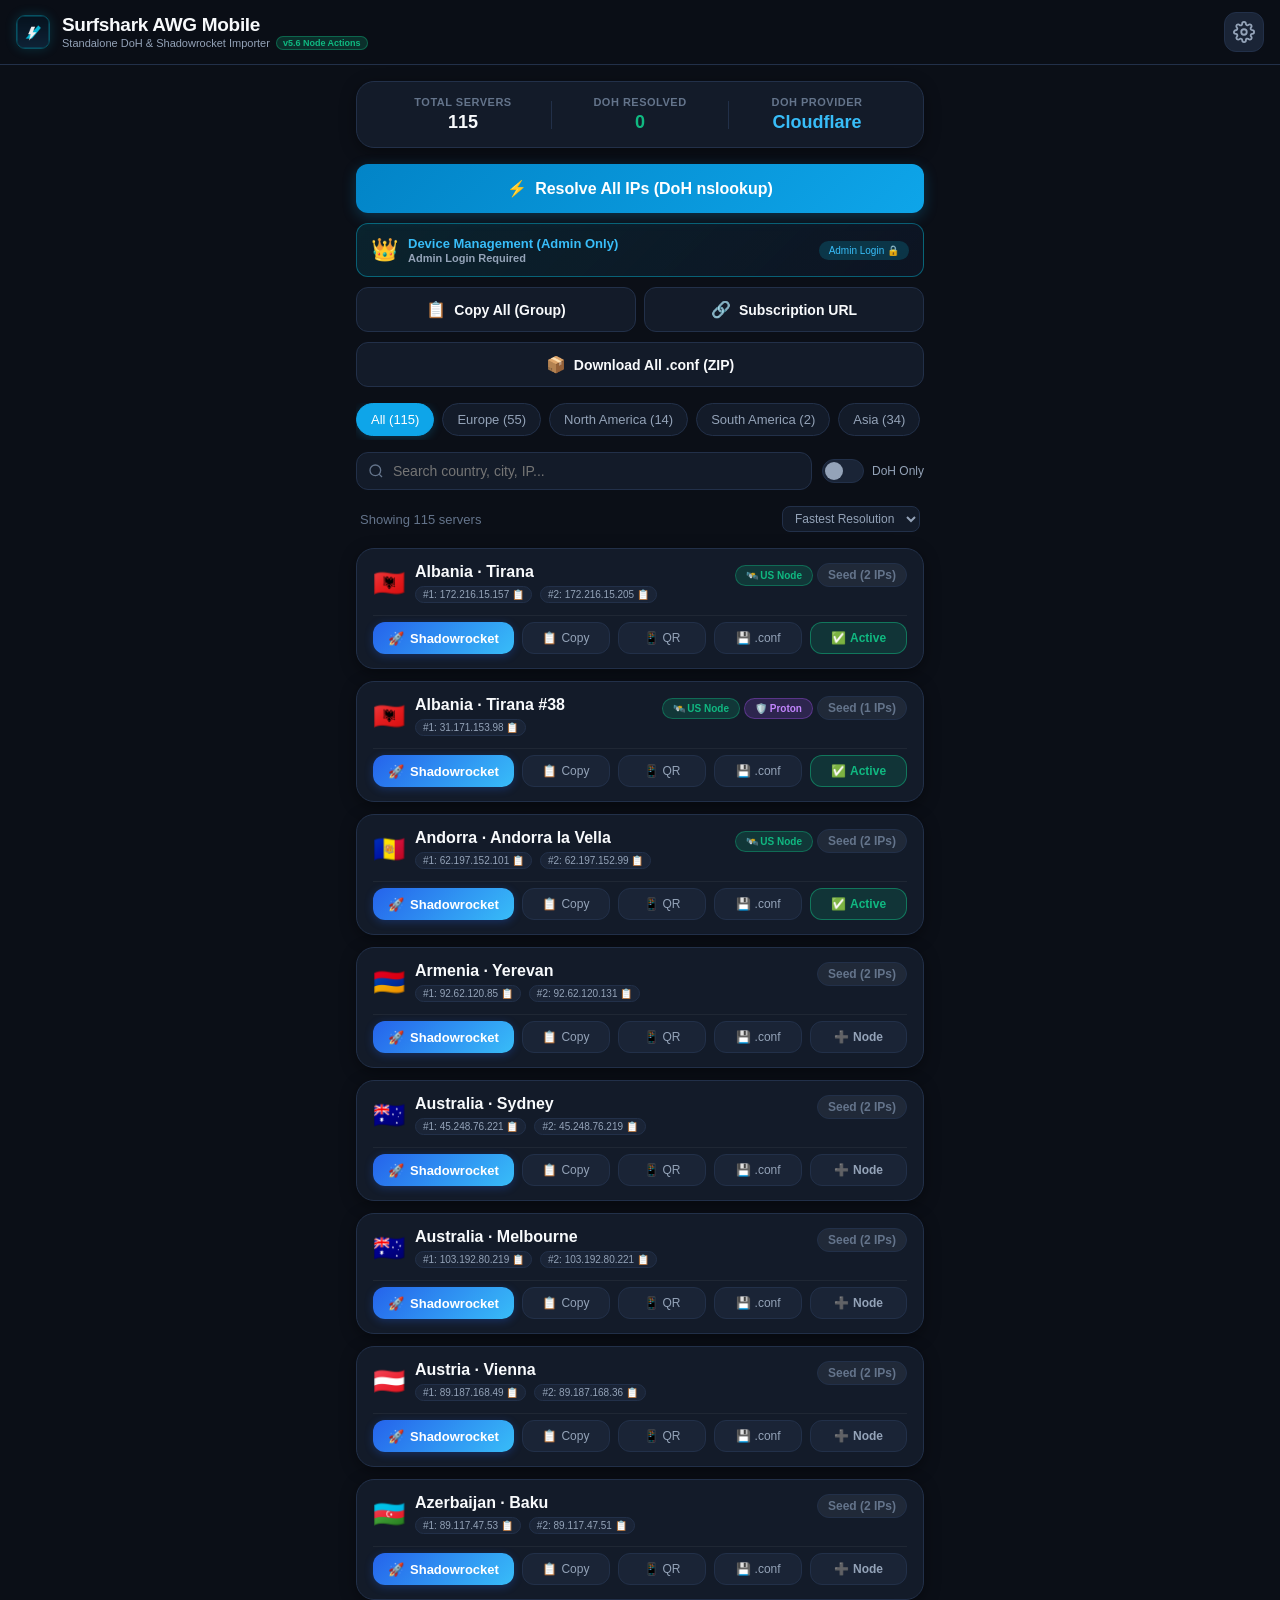
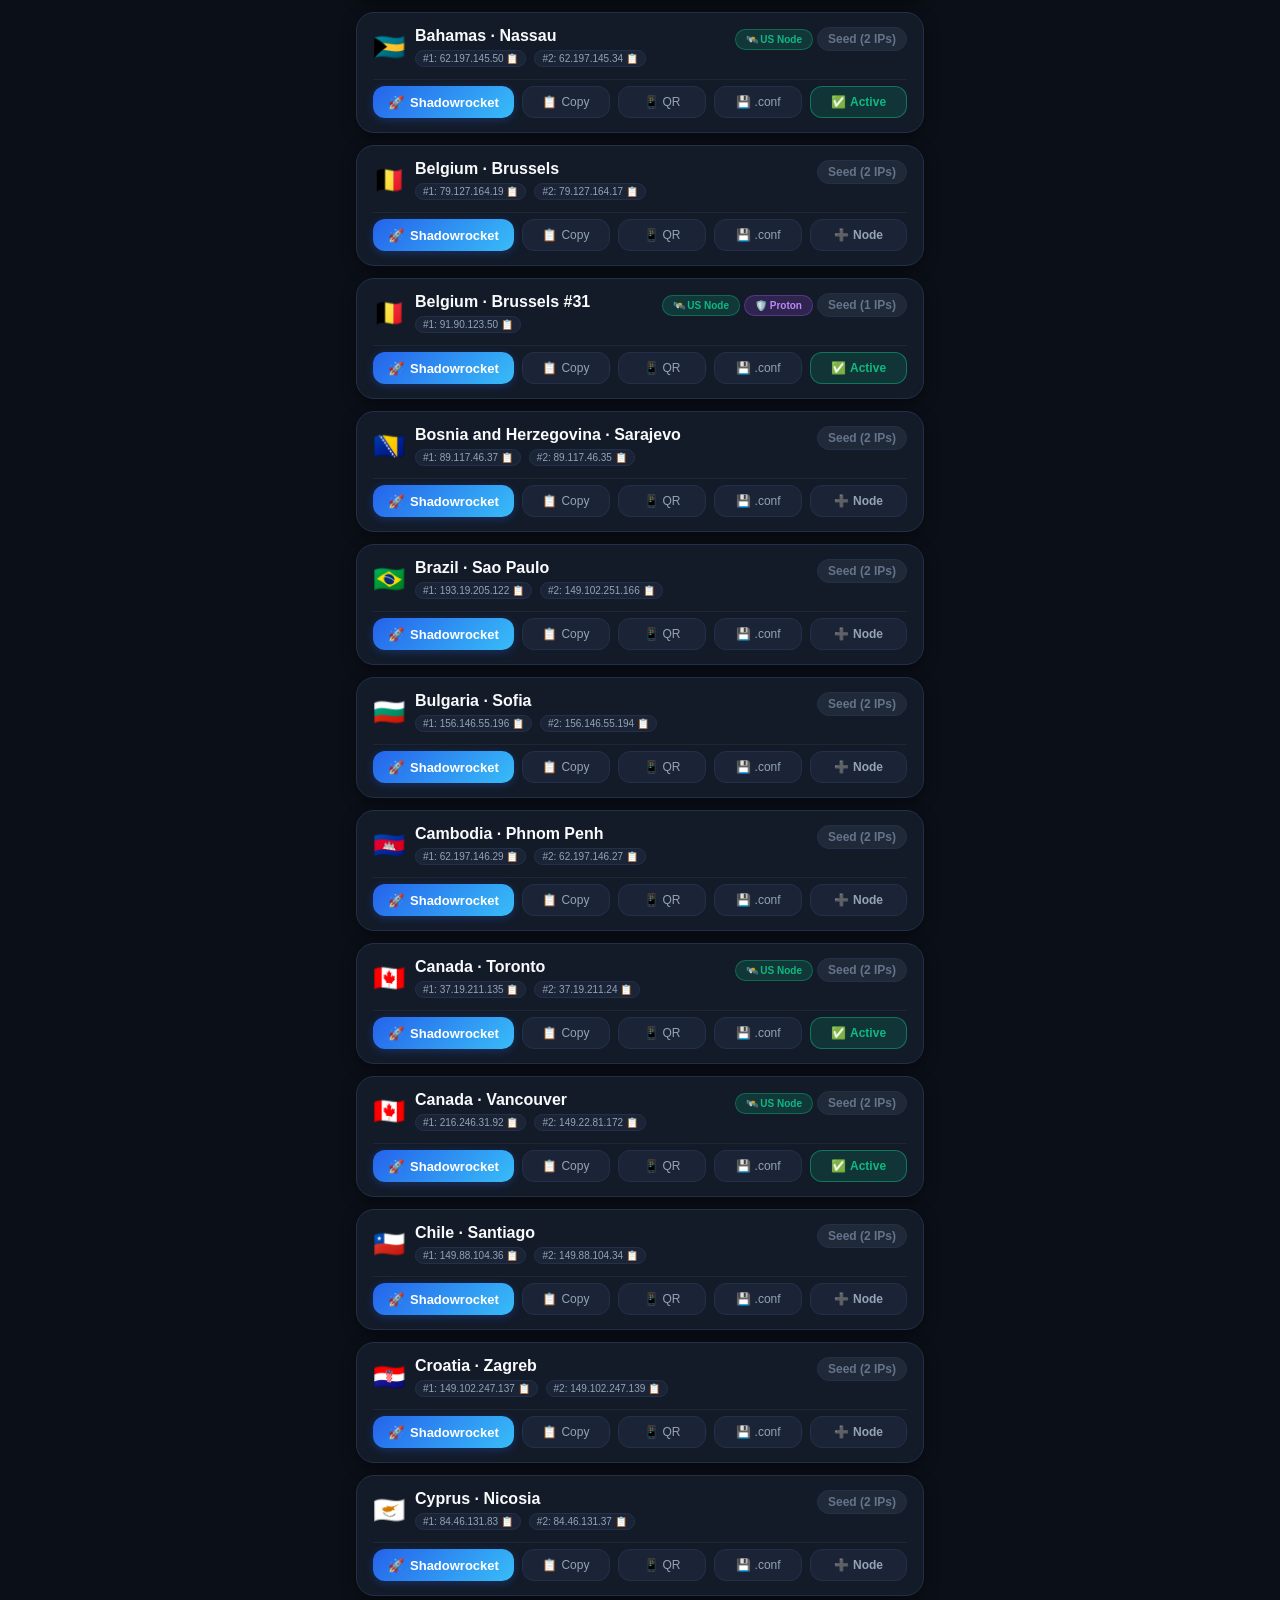
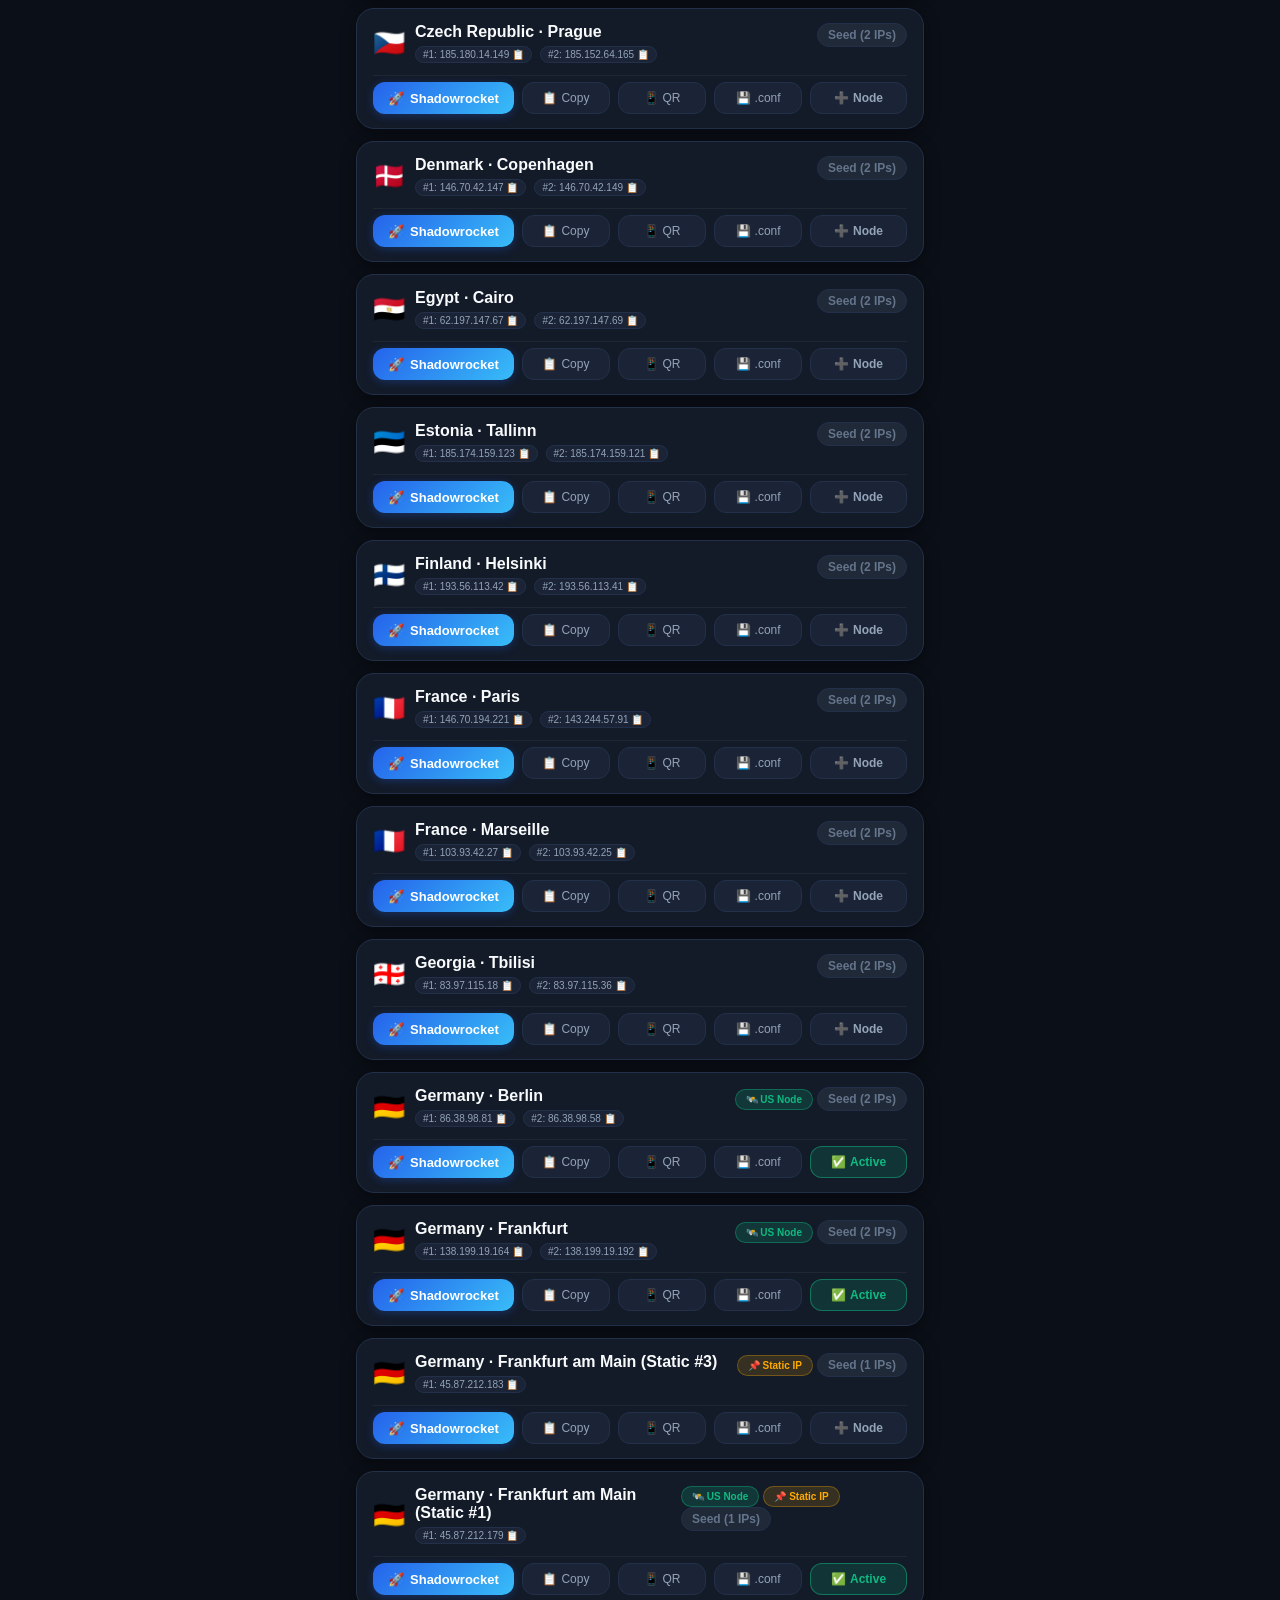
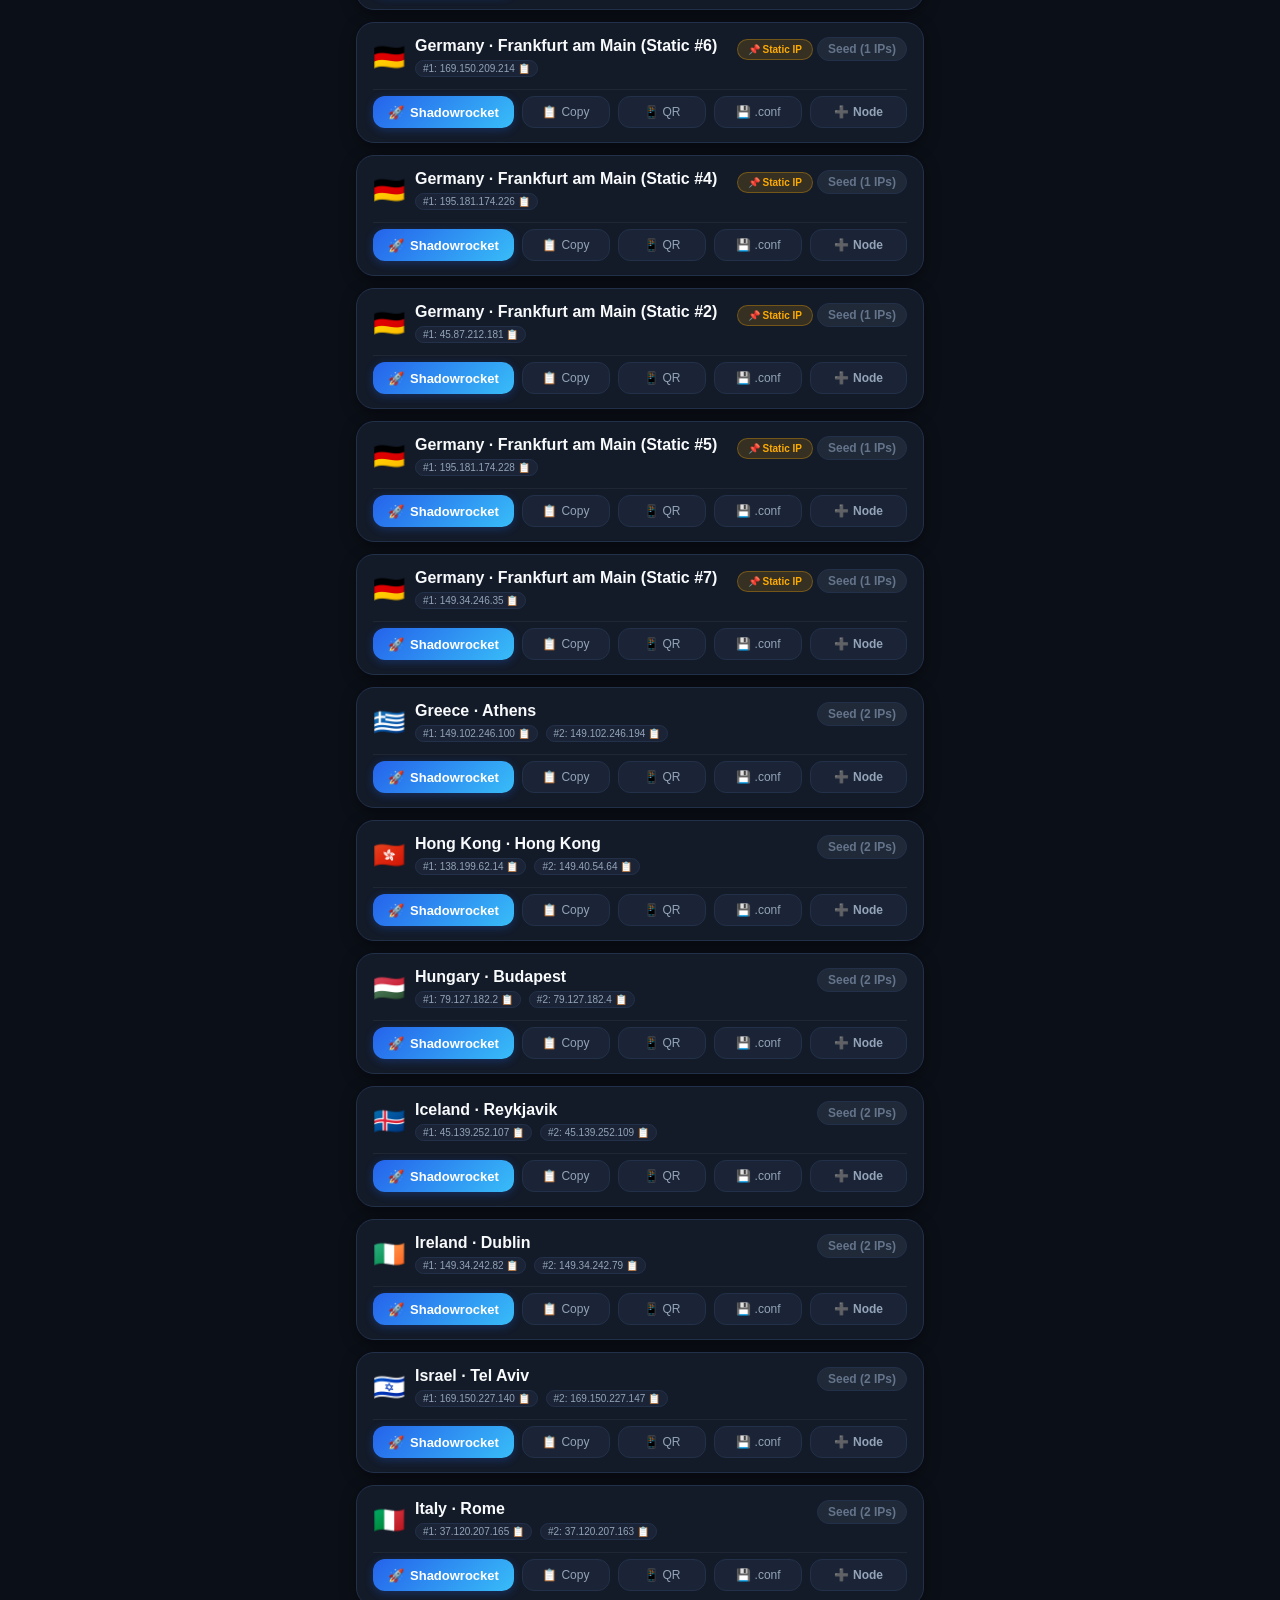
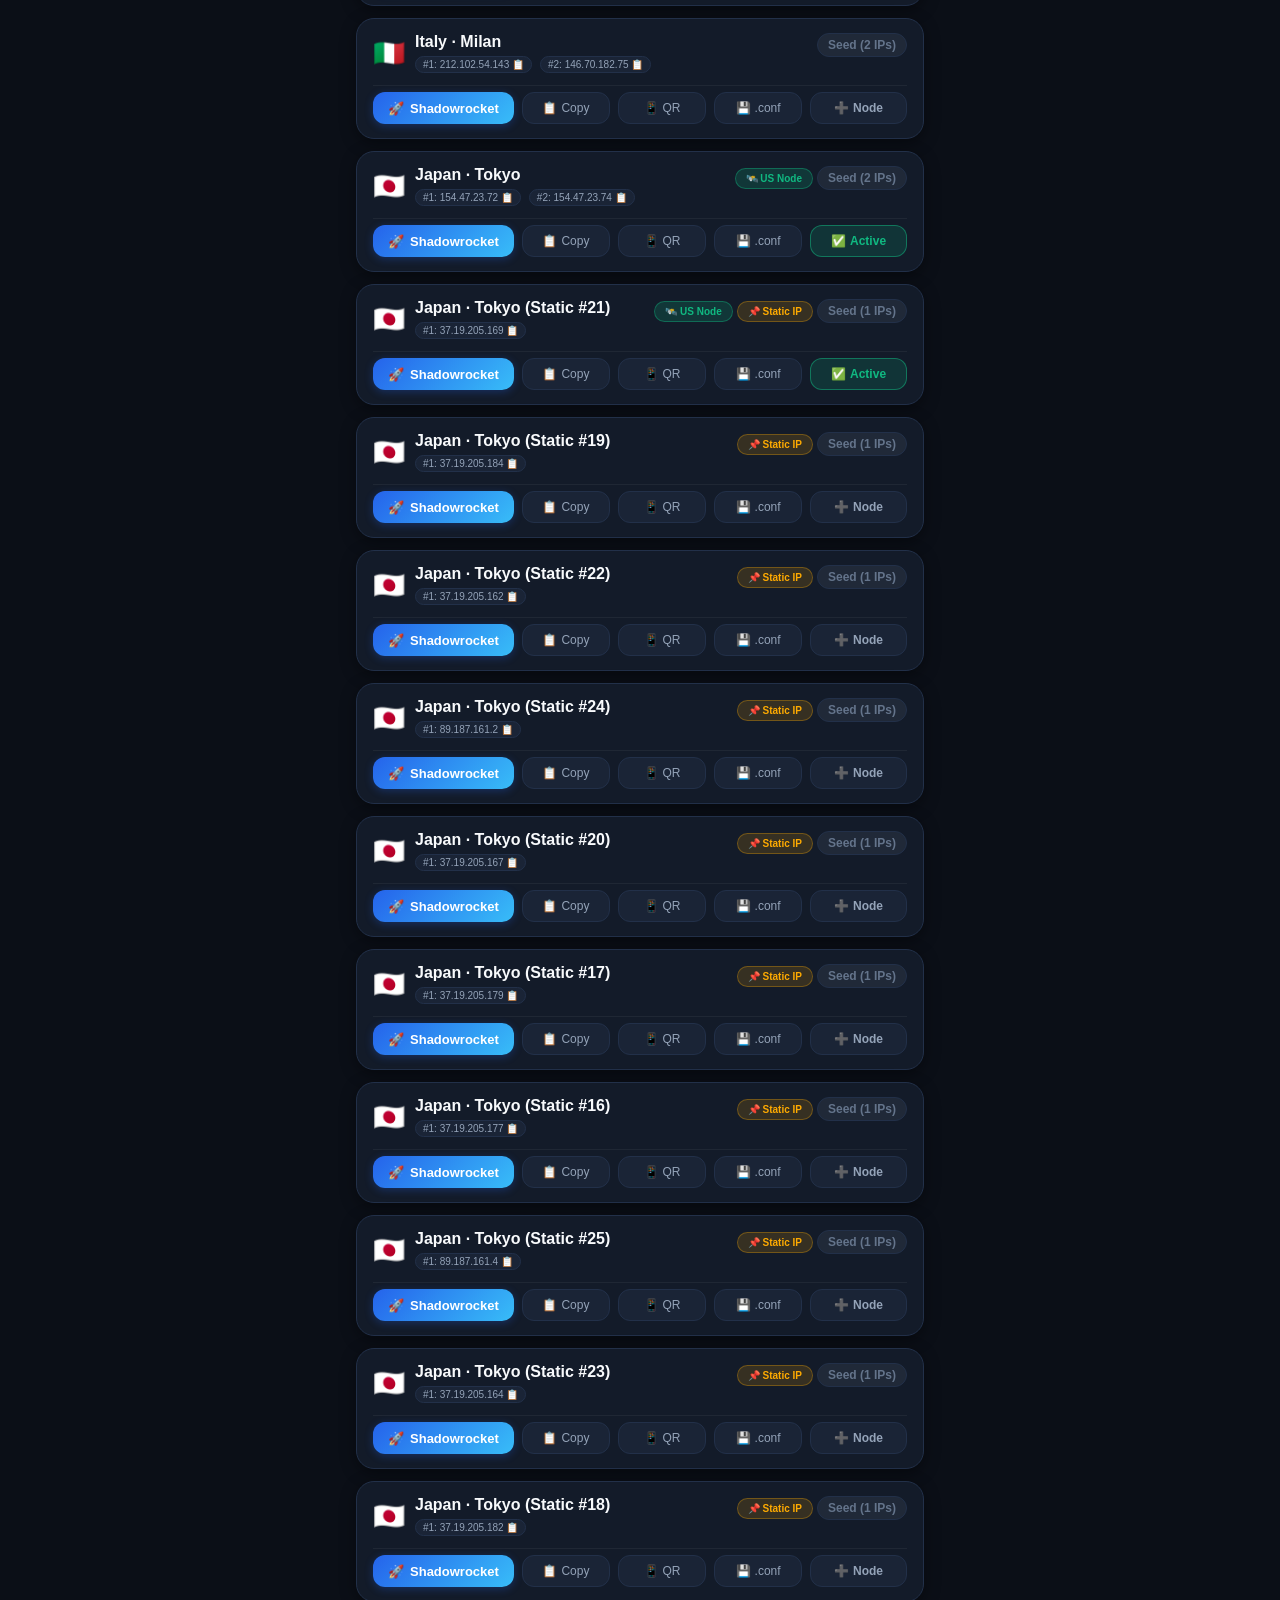
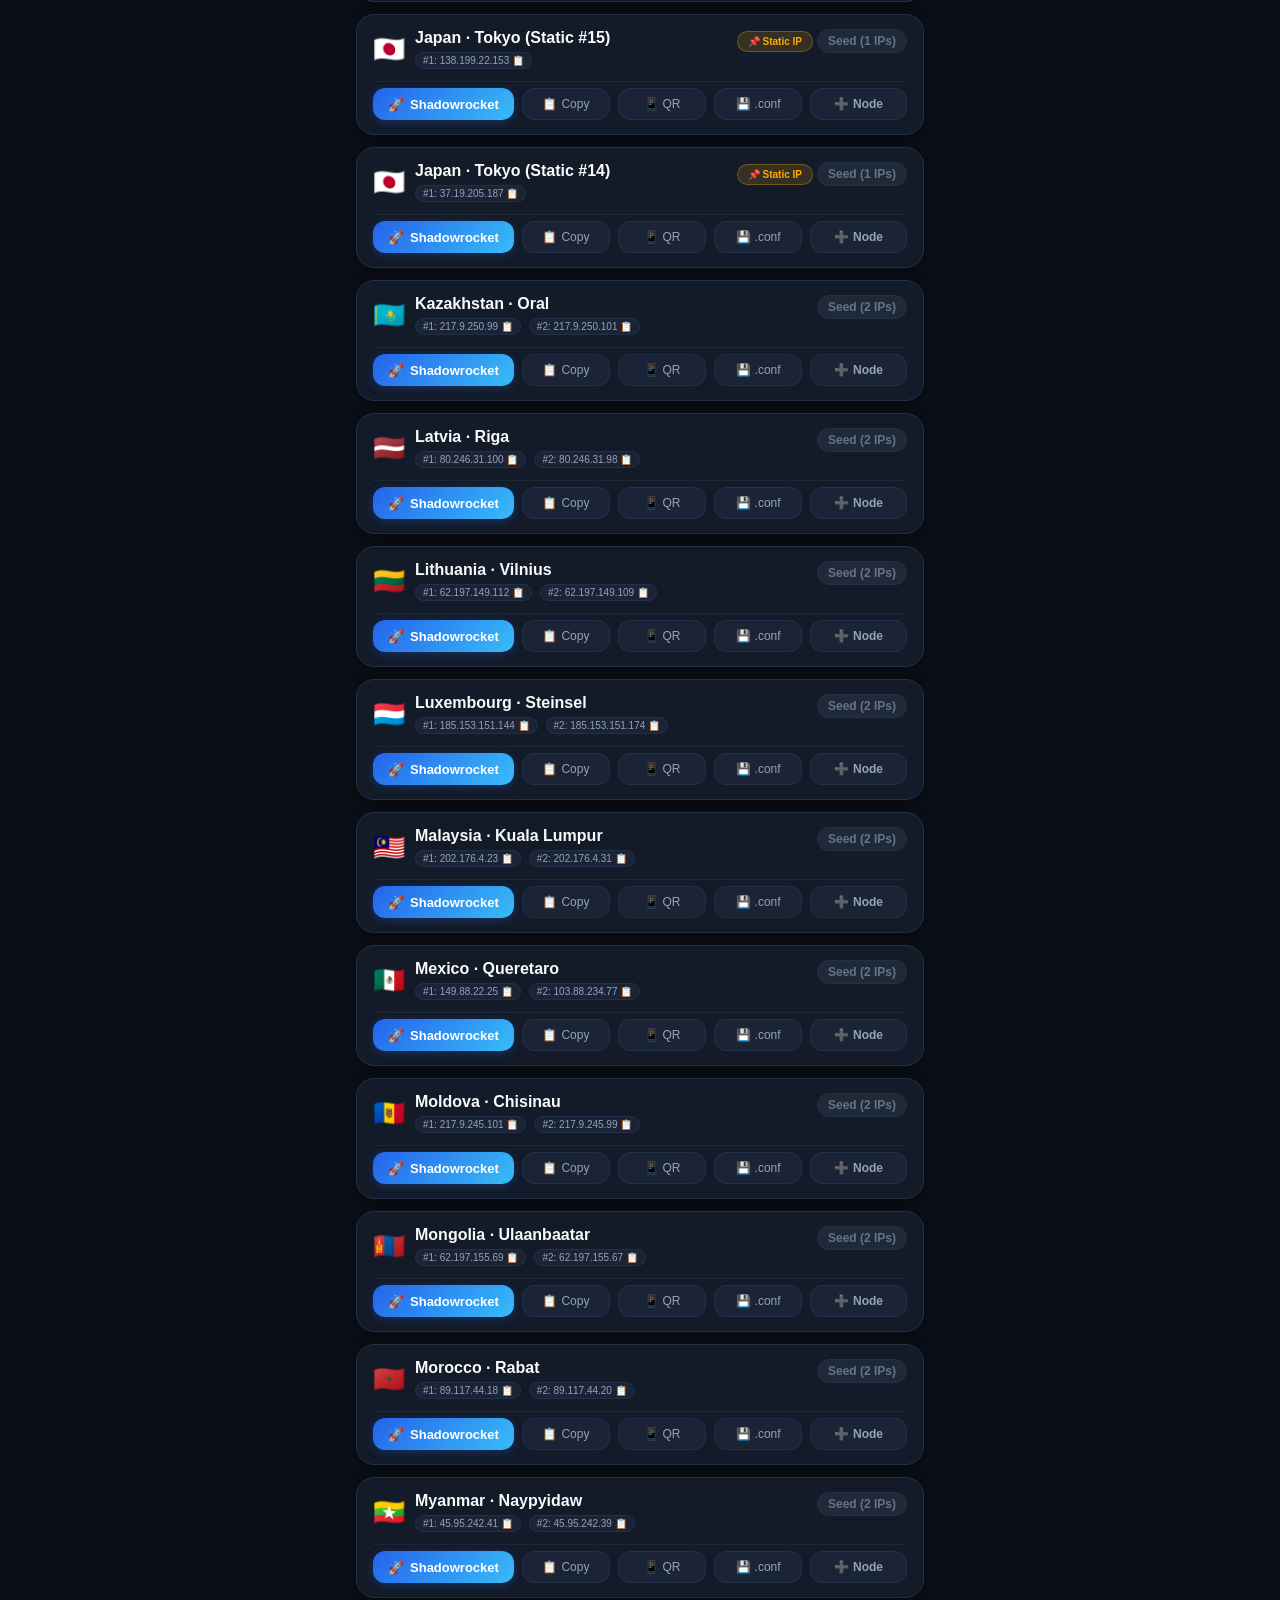
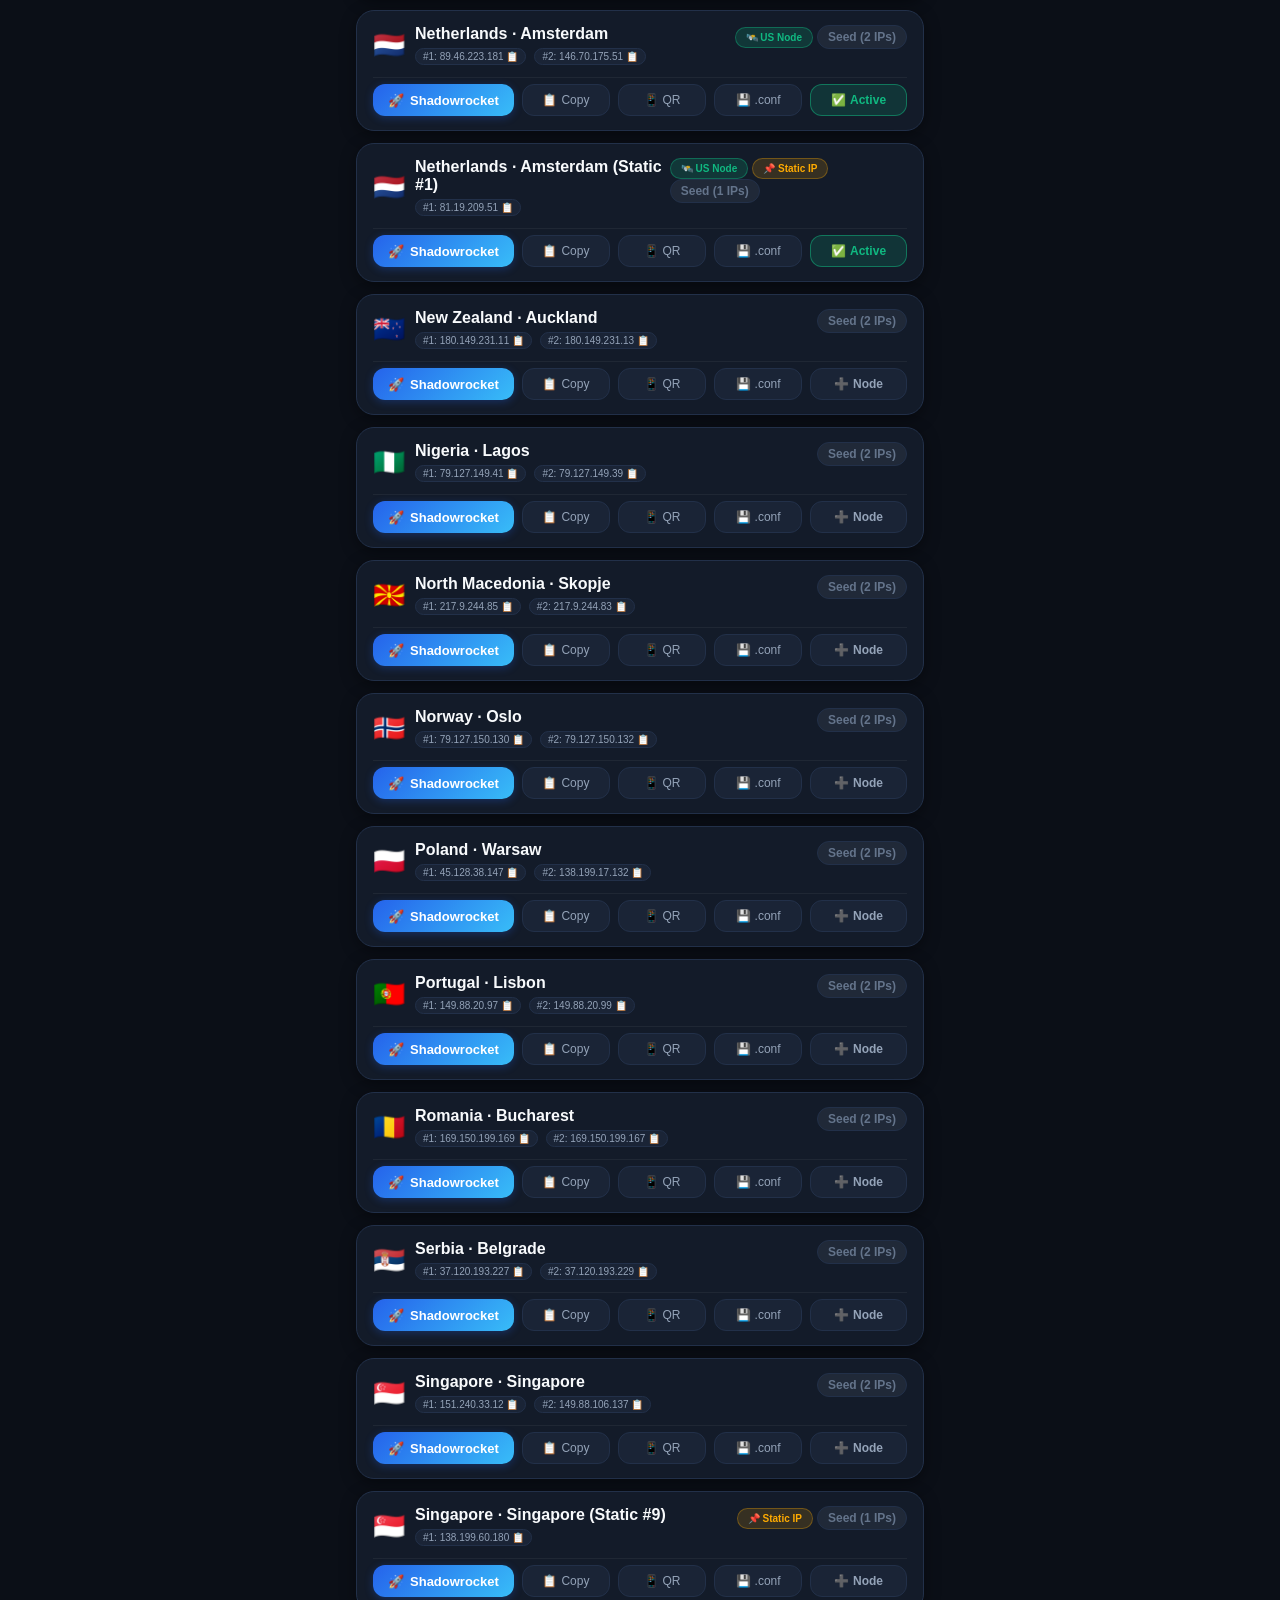
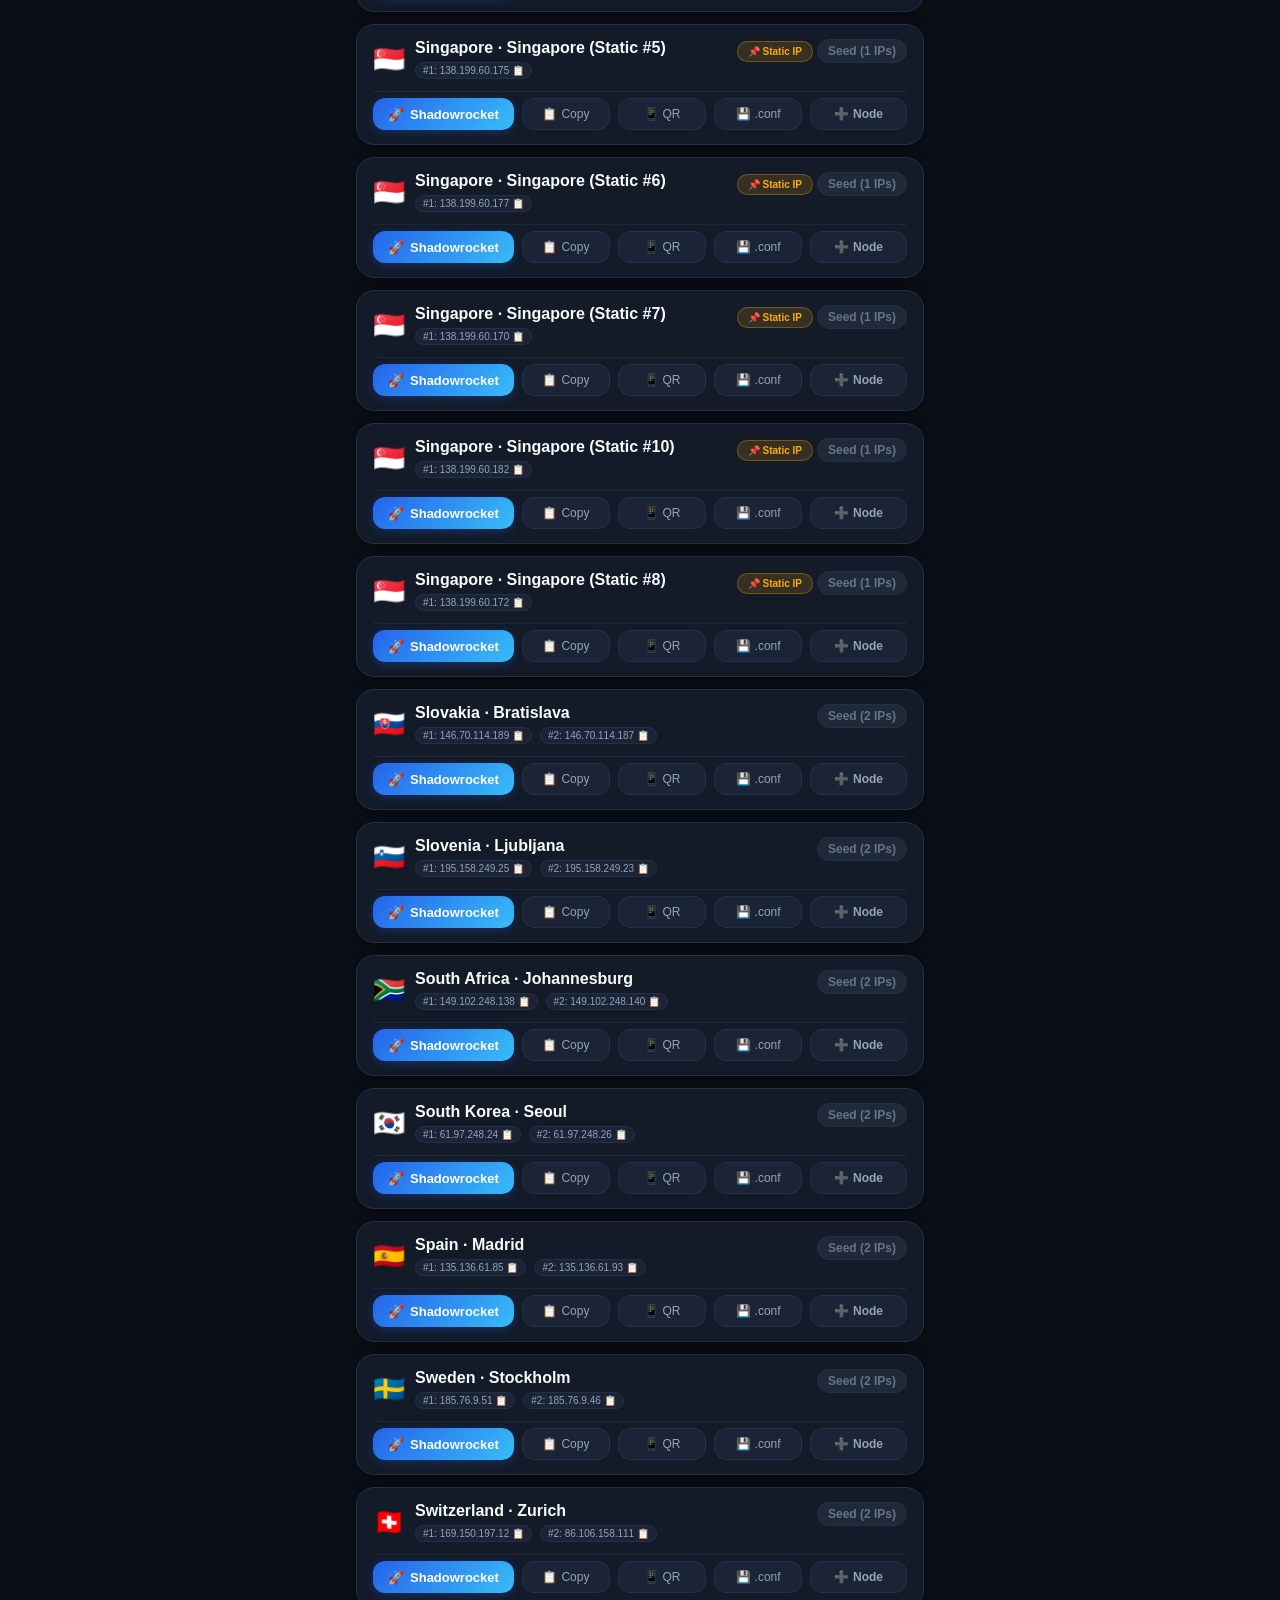
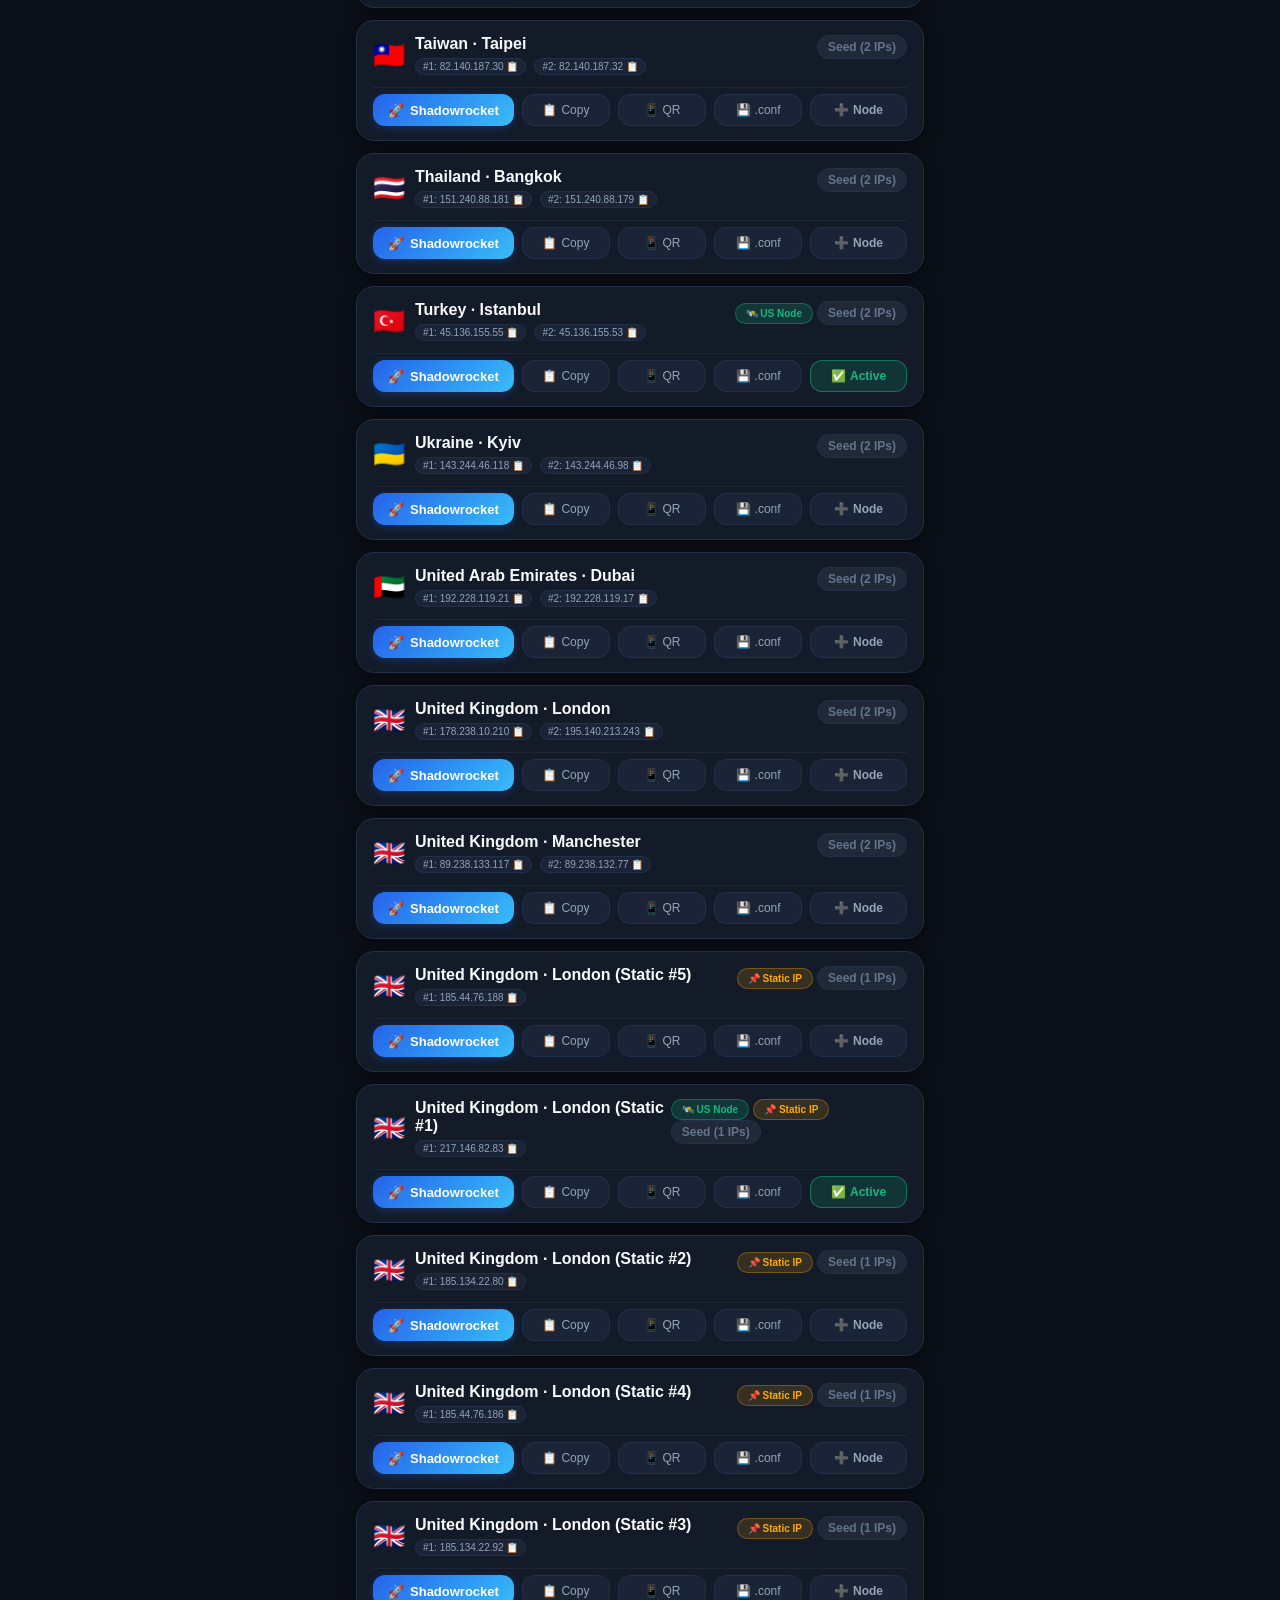
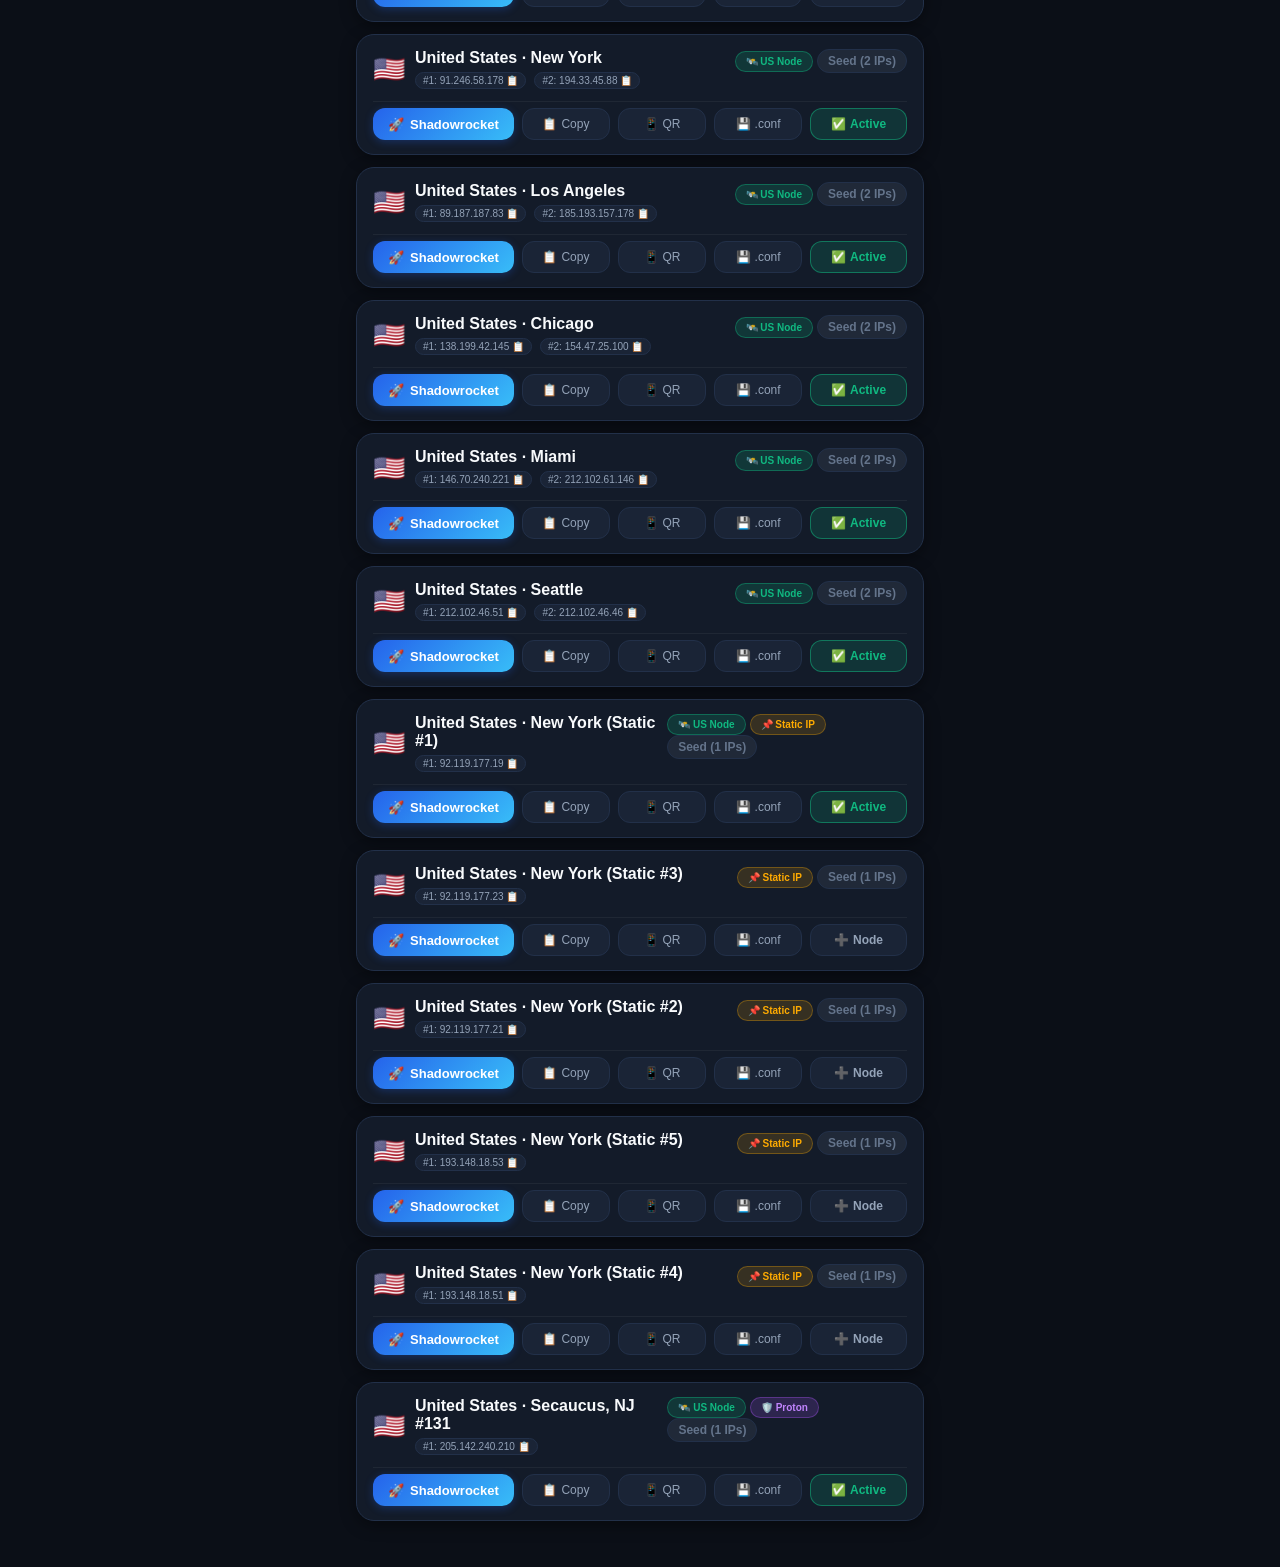
==== commit 9d7ede4f: "chore(auto): update DoH resolved IPs and subscription nodes [skip ci]" ====
--- a/index.html
+++ b/index.html
@@ -2144,7 +2144,7 @@
 
     <script>
     // Embedded Seed Catalog of 76 Surfshark Clusters
-    const DEFAULT_SERVERS = [{"continent": "Europe", "country": "Albania", "country_code": "AL", "city": "Tirana", "hostname": "al-tia.prod.surfshark.com", "port": 51820, "public_key": "l8EOWPyzt/njrb74CADY4VOhns/TbUN6KFTbytHcFQw=", "resolved_ips": ["172.216.15.109", "172.216.14.99"], "secure_core": false, "port_forward": false, "server_name": "", "node_code": "al"}, {"continent": "Europe", "country": "Germany", "country_code": "DE", "city": "Berlin", "hostname": "de-ber.prod.surfshark.com", "port": 51820, "public_key": "d3ldwEjnFcbLwD1o8uC5xC3DaSNek8DGeTpOb/h/IE4=", "resolved_ips": ["86.38.98.53", "86.38.98.51"], "secure_core": false, "port_forward": false, "server_name": "", "node_code": "de"}, {"continent": "Europe", "country": "Germany", "country_code": "DE", "city": "Frankfurt", "hostname": "de-fra.prod.surfshark.com", "port": 51820, "public_key": "fJDA+OA6jzQxfRcoHfC27xz7m3C8/590fRjpntzSpGo=", "resolved_ips": ["185.104.184.227", "149.88.19.84"], "secure_core": false, "port_forward": false, "server_name": "", "node_code": "de"}, {"continent": "Europe", "country": "Netherlands", "country_code": "NL", "city": "Amsterdam", "hostname": "nl-ams.prod.surfshark.com", "port": 51820, "public_key": "Lxg3jAOKcBA9tGBtB6vEWMFl5LUEB6AwOpuniYn1cig=", "resolved_ips": ["89.46.223.50", "146.70.175.91"], "secure_core": false, "port_forward": false, "server_name": "", "node_code": "nl"}, {"continent": "Europe", "country": "United Kingdom", "country_code": "GB", "city": "London", "hostname": "uk-lon.prod.surfshark.com", "port": 51820, "public_key": "iBJRXLZwXuWWrOZE1ZrAXEKMgV/z0WjG0Tks5rnWLBI=", "resolved_ips": ["149.50.209.57", "195.140.213.215"], "secure_core": false, "port_forward": false, "server_name": "", "node_code": "gb"}, {"continent": "Europe", "country": "United Kingdom", "country_code": "GB", "city": "Manchester", "hostname": "uk-man.prod.surfshark.com", "port": 51820, "public_key": "9R8He1cP8Laf5MT58FcaEYtPW/qnN3M9MQThIXOIvHs=", "resolved_ips": ["103.214.44.42", "86.106.136.117"], "secure_core": false, "port_forward": false, "server_name": "", "node_code": "gb"}, {"continent": "Europe", "country": "France", "country_code": "FR", "city": "Paris", "hostname": "fr-par.prod.surfshark.com", "port": 51820, "public_key": "AsvLuvKKADdc67aA/vHA3vb61S6YnGGx2Pd4aP4wal8=", "resolved_ips": ["85.204.70.113", "143.244.57.89"], "secure_core": false, "port_forward": false, "server_name": "", "node_code": "fr"}, {"continent": "Europe", "country": "France", "country_code": "FR", "city": "Marseille", "hostname": "fr-mrs.prod.surfshark.com", "port": 51820, "public_key": "QYa3ZFLwWAHKiJzOcbM73K7KBE0tdJYuirbGb+uH0H0=", "resolved_ips": ["103.93.42.27", "103.93.42.25"], "secure_core": false, "port_forward": false, "server_name": "", "node_code": "fr"}, {"continent": "Europe", "country": "Switzerland", "country_code": "CH", "city": "Zurich", "hostname": "ch-zur.prod.surfshark.com", "port": 51820, "public_key": "qFuwaE8IyDbNBTNar3xAXRGaBdkTtmLh1uIGMJxTxUs=", "resolved_ips": ["156.146.62.56", "84.39.112.99"], "secure_core": false, "port_forward": false, "server_name": "", "node_code": "ch"}, {"continent": "Europe", "country": "Sweden", "country_code": "SE", "city": "Stockholm", "hostname": "se-sto.prod.surfshark.com", "port": 51820, "public_key": "oUFRc+2emXgogDVWnJF4RAzr72PyafCzMVeQOgG92lY=", "resolved_ips": ["195.181.166.245", "195.181.166.247"], "secure_core": false, "port_forward": false, "server_name": "", "node_code": "se"}, {"continent": "Europe", "country": "Norway", "country_code": "NO", "city": "Oslo", "hostname": "no-osl.prod.surfshark.com", "port": 51820, "public_key": "pXfZi2vsdd88qrnqh+bwqHG4IYD42pj3T1wCm3PIGmw=", "resolved_ips": ["79.127.150.135", "79.127.150.137"], "secure_core": false, "port_forward": false, "server_name": "", "node_code": "no"}, {"continent": "Europe", "country": "Finland", "country_code": "FI", "city": "Helsinki", "hostname": "fi-hel.prod.surfshark.com", "port": 51820, "public_key": "+nv/Z8I2VS0eRdZwkpQW3U9RmsboTz2MUF94jVg5w10=", "resolved_ips": ["193.56.113.11", "193.56.113.33"], "secure_core": false, "port_forward": false, "server_name": "", "node_code": "fi"}, {"continent": "Europe", "country": "Denmark", "country_code": "DK", "city": "Copenhagen", "hostname": "dk-cph.prod.surfshark.com", "port": 51820, "public_key": "peDjRPEdHHmo0hGootZ9f+MQCEXmziFkLhMTl2PeXRM=", "resolved_ips": ["146.70.42.181", "146.70.92.11"], "secure_core": false, "port_forward": false, "server_name": "", "node_code": "dk"}, {"continent": "Europe", "country": "Belgium", "country_code": "BE", "city": "Brussels", "hostname": "be-bru.prod.surfshark.com", "port": 51820, "public_key": "9wZOjtwuKEc0GBcvc3xJQ4Kjo8G3EMXu6zJRzbanOjc=", "resolved_ips": ["146.70.55.197", "146.70.55.195"], "secure_core": false, "port_forward": false, "server_name": "", "node_code": "be"}, {"continent": "Europe", "country": "Ireland", "country_code": "IE", "city": "Dublin", "hostname": "ie-dub.prod.surfshark.com", "port": 51820, "public_key": "TjYxodFNdGlefxnWqe9vWWJHnz3meYWWhiIJyU8rgg8=", "resolved_ips": ["149.34.242.52", "149.34.242.54"], "secure_core": false, "port_forward": false, "server_name": "", "node_code": "ie"}, {"continent": "Europe", "country": "Italy", "country_code": "IT", "city": "Rome", "hostname": "it-rom.prod.surfshark.com", "port": 51820, "public_key": "fqxSeDr7n249iywruwLMwkV3r36svPT1tLf9TJOTFAw=", "resolved_ips": ["37.120.207.189", "37.120.207.187"], "secure_core": false, "port_forward": false, "server_name": "", "node_code": "it"}, {"continent": "Europe", "country": "Italy", "country_code": "IT", "city": "Milan", "hostname": "it-mil.prod.surfshark.com", "port": 51820, "public_key": "vIMHzH5FHdVkrhOOc0u/FySVhumaLC3XUk39Wk34LnE=", "resolved_ips": ["84.17.58.192", "146.70.182.85"], "secure_core": false, "port_forward": false, "server_name": "", "node_code": "it"}, {"continent": "Europe", "country": "Spain", "country_code": "ES", "city": "Madrid", "hostname": "es-mad.prod.surfshark.com", "port": 51820, "public_key": "a30vOQfjwPzjRxGNi2dvSAMdaPHEYatR84cUjXKOwls=", "resolved_ips": ["135.136.61.67", "212.102.48.2"], "secure_core": false, "port_forward": false, "server_name": "", "node_code": "es"}, {"continent": "Europe", "country": "Portugal", "country_code": "PT", "city": "Lisbon", "hostname": "pt-lis.prod.surfshark.com", "port": 51820, "public_key": "JgYlpt7jFh0FV2QO0QQ3yFfsnqikUq977V3cObFGTQ4=", "resolved_ips": ["149.88.20.81", "149.88.20.83"], "secure_core": false, "port_forward": false, "server_name": "", "node_code": "pt"}, {"continent": "Europe", "country": "Austria", "country_code": "AT", "city": "Vienna", "hostname": "at-vie.prod.surfshark.com", "port": 51820, "public_key": "dPZe8Jq3Hu0k07MDk+Y4+AS2XHSLYalyg91TSFXRYEA=", "resolved_ips": ["87.249.133.14", "87.249.133.12"], "secure_core": false, "port_forward": false, "server_name": "", "node_code": "at"}, {"continent": "Europe", "country": "Poland", "country_code": "PL", "city": "Warsaw", "hostname": "pl-waw.prod.surfshark.com", "port": 51820, "public_key": "vBa3HK7QXietG64rHRLm085VMS2cAX2paeAaphB/SEU=", "resolved_ips": ["45.134.212.250", "45.134.212.33"], "secure_core": false, "port_forward": false, "server_name": "", "node_code": "pl"}, {"continent": "Europe", "country": "Czech Republic", "country_code": "CZ", "city": "Prague", "hostname": "cz-prg.prod.surfshark.com", "port": 51820, "public_key": "c1bfP+OBTj6WUe8NDH8d6nDTwpQicopfdkHFx3BIaSk=", "resolved_ips": ["185.242.6.93", "185.242.6.91"], "secure_core": false, "port_forward": false, "server_name": "", "node_code": "cz"}, {"continent": "Europe", "country": "Slovakia", "country_code": "SK", "city": "Bratislava", "hostname": "sk-bts.prod.surfshark.com", "port": 51820, "public_key": "T5b7+uwUFqN5r1WsfBXURpSnYCYRLFAVreKkIQHGOlw=", "resolved_ips": ["185.76.8.210", "185.76.8.212"], "secure_core": false, "port_forward": false, "server_name": "", "node_code": "sk"}, {"continent": "Europe", "country": "Hungary", "country_code": "HU", "city": "Budapest", "hostname": "hu-bud.prod.surfshark.com", "port": 51820, "public_key": "Pk3+iZNP0uWkDTSmEHlUeSA3WyiFXLXgYgAQ5wNyIBk=", "resolved_ips": ["146.70.120.37", "146.70.120.35"], "secure_core": false, "port_forward": false, "server_name": "", "node_code": "hu"}, {"continent": "Europe", "country": "Romania", "country_code": "RO", "city": "Bucharest", "hostname": "ro-buc.prod.surfshark.com", "port": 51820, "public_key": "uRT3uSAUwvm7Rp+s3n5V9JibsKHKAZ/8+SU3psG8QxI=", "resolved_ips": ["185.102.217.161", "185.102.217.196"], "secure_core": false, "port_forward": false, "server_name": "", "node_code": "ro"}, {"continent": "Europe", "country": "Bulgaria", "country_code": "BG", "city": "Sofia", "hostname": "bg-sof.prod.surfshark.com", "port": 51820, "public_key": "LQFiCiZcPEoYasKRLbCfXp2fYYsj8wiMr/L9u6hYqSo=", "resolved_ips": ["37.19.203.78", "37.19.203.76"], "secure_core": false, "port_forward": false, "server_name": "", "node_code": "bg"}, {"continent": "Europe", "country": "Greece", "country_code": "GR", "city": "Athens", "hostname": "gr-ath.prod.surfshark.com", "port": 51820, "public_key": "bXnjQGLhuauvBMg51YIAhwX40YqNL2ImyEub5DpHaBk=", "resolved_ips": ["149.102.246.106", "149.102.246.98"], "secure_core": false, "port_forward": false, "server_name": "", "node_code": "gr"}, {"continent": "Europe", "country": "Cyprus", "country_code": "CY", "city": "Nicosia", "hostname": "cy-nic.prod.surfshark.com", "port": 51820, "public_key": "kEAQgNChxGgrzoKPpCPFJKh0L1/5rXIq08KSY4g26zY=", "resolved_ips": ["84.46.131.53", "84.46.131.69"], "secure_core": false, "port_forward": false, "server_name": "", "node_code": "cy"}, {"continent": "Europe", "country": "Croatia", "country_code": "HR", "city": "Zagreb", "hostname": "hr-zag.prod.surfshark.com", "port": 51820, "public_key": "nIQmC5T4H0HX4yA2u/Z5rrbLQDAOLA+kFCdt8S94xXg=", "resolved_ips": ["149.102.247.135", "149.102.247.133"], "secure_core": false, "port_forward": false, "server_name": "", "node_code": "hr"}, {"continent": "Europe", "country": "Slovenia", "country_code": "SI", "city": "Ljubljana", "hostname": "si-lju.prod.surfshark.com", "port": 51820, "public_key": "yPdmxOfzm06fotkt/dlaAiyxWPaWfCuDPaUljNx+c38=", "resolved_ips": ["195.158.249.29", "195.158.249.27"], "secure_core": false, "port_forward": false, "server_name": "", "node_code": "si"}, {"continent": "Europe", "country": "Serbia", "country_code": "RS", "city": "Belgrade", "hostname": "rs-beg.prod.surfshark.com", "port": 51820, "public_key": "A3vmr6/umw5sP8anxNyipgi5oEnOnZdqB1K/cbQpMiI=", "resolved_ips": ["130.195.209.197", "130.195.209.195"], "secure_core": false, "port_forward": false, "server_name": "", "node_code": "rs"}, {"continent": "Europe", "country": "Bosnia and Herzegovina", "country_code": "BA", "city": "Sarajevo", "hostname": "ba-sjj.prod.surfshark.com", "port": 51820, "public_key": "hsm/ps/uxcsVNzT3OmV/l7ZWv+TRIS+IM+N6/nTymkw=", "resolved_ips": ["89.117.46.37", "89.117.46.35"], "secure_core": false, "port_forward": false, "server_name": "", "node_code": "ba"}, {"continent": "Europe", "country": "North Macedonia", "country_code": "MK", "city": "Skopje", "hostname": "mk-skp.prod.surfshark.com", "port": 51820, "public_key": "dZNq48noPkey9rwSbAU+masbafpDSaAmtAMaP+gzLxA=", "resolved_ips": ["217.9.244.85", "217.9.244.83"], "secure_core": false, "port_forward": false, "server_name": "", "node_code": "mk"}, {"continent": "Europe", "country": "Estonia", "country_code": "EE", "city": "Tallinn", "hostname": "ee-tll.prod.surfshark.com", "port": 51820, "public_key": "CsdrT+WfcMRPhrOWgZeHj9DQiQtJfYFci94K5ztjr2E=", "resolved_ips": ["185.174.159.117", "185.174.159.119"], "secure_core": false, "port_forward": false, "server_name": "", "node_code": "ee"}, {"continent": "Europe", "country": "Latvia", "country_code": "LV", "city": "Riga", "hostname": "lv-rig.prod.surfshark.com", "port": 51820, "public_key": "EmghYf9rIpwOQ0uIjIxgCXs/WwHJthNvPIv5iKseE3A=", "resolved_ips": ["80.246.31.104", "80.246.31.102"], "secure_core": false, "port_forward": false, "server_name": "", "node_code": "lv"}, {"continent": "Europe", "country": "Lithuania", "country_code": "LT", "city": "Vilnius", "hostname": "lt-vno.prod.surfshark.com", "port": 51820, "public_key": "pC7xJD56uFFJ7qHpe3XvXXhjwZcoMco09ySHOg4h+iA=", "resolved_ips": ["62.197.149.112", "62.197.149.109"], "secure_core": false, "port_forward": false, "server_name": "", "node_code": "lt"}, {"continent": "Europe", "country": "Moldova", "country_code": "MD", "city": "Chisinau", "hostname": "md-chi.prod.surfshark.com", "port": 51820, "public_key": "4Exn42t337sxoBzYHxgmDBNq+AhTYz6nvEj98TWY50Y=", "resolved_ips": ["217.9.245.85", "217.9.245.83"], "secure_core": false, "port_forward": false, "server_name": "", "node_code": "md"}, {"continent": "Europe", "country": "Ukraine", "country_code": "UA", "city": "Kyiv", "hostname": "ua-iev.prod.surfshark.com", "port": 51820, "public_key": "wy+PhWBP715KfBrsQR4P3JUalYc9a77FmZWQinwYLmo=", "resolved_ips": ["143.244.46.108", "143.244.46.110"], "secure_core": false, "port_forward": false, "server_name": "", "node_code": "ua"}, {"continent": "Europe", "country": "Iceland", "country_code": "IS", "city": "Reykjavik", "hostname": "is-rkv.prod.surfshark.com", "port": 51820, "public_key": "d0m2sIa0JGcxCBvoWDU77SjmPoiWI/oKoX1TL2f2fTA=", "resolved_ips": ["45.139.252.18", "45.139.252.20"], "secure_core": false, "port_forward": false, "server_name": "", "node_code": "is"}, {"continent": "Europe", "country": "Luxembourg", "country_code": "LU", "city": "Steinsel", "hostname": "lu-ste.prod.surfshark.com", "port": 51820, "public_key": "68JVBL/M2AYQ9gYHtcpmZ6Pl+ayhJjTL2sr6Ej1VEFg=", "resolved_ips": ["145.223.8.5", "185.153.151.156"], "secure_core": false, "port_forward": false, "server_name": "", "node_code": "lu"}, {"continent": "Europe", "country": "Turkey", "country_code": "TR", "city": "Istanbul", "hostname": "tr-ist.prod.surfshark.com", "port": 51820, "public_key": "sF/TlxU9XaDN3QQBT/lu2Pw9qpD3XpDqLBfInBtff2A=", "resolved_ips": ["87.249.139.180", "87.249.139.178"], "secure_core": false, "port_forward": false, "server_name": "", "node_code": "tr"}, {"continent": "Asia", "country": "Armenia", "country_code": "AM", "city": "Yerevan", "hostname": "am-evn.prod.surfshark.com", "port": 51820, "public_key": "B+aSYrw7JSq7b60uK0nrMQGCiJ48QwiUp/aoRpYX2lU=", "resolved_ips": ["92.62.120.83", "92.62.120.133"], "secure_core": false, "port_forward": false, "server_name": "", "node_code": "am"}, {"continent": "Asia", "country": "Azerbaijan", "country_code": "AZ", "city": "Baku", "hostname": "az-bak.prod.surfshark.com", "port": 51820, "public_key": "pvWYTFxIpqo25NGTertIIWnccS/sUQ6fIkqd8XJYzEI=", "resolved_ips": ["89.117.47.37", "89.117.47.35"], "secure_core": false, "port_forward": false, "server_name": "", "node_code": "az"}, {"continent": "Asia", "country": "Georgia", "country_code": "GE", "city": "Tbilisi", "hostname": "ge-tbs.prod.surfshark.com", "port": 51820, "public_key": "L79E4IoaVZBXOyoMM82TvUIbiKlloRbUnT8R2Cl3PVM=", "resolved_ips": ["83.97.115.36", "83.97.115.18"], "secure_core": false, "port_forward": false, "server_name": "", "node_code": "ge"}, {"continent": "Asia", "country": "Kazakhstan", "country_code": "KZ", "city": "Oral", "hostname": "kz-ura.prod.surfshark.com", "port": 51820, "public_key": "c8SPrUWVMjSm3xdZRF4eg57sdEo2TFmBDVKP+A+quHM=", "resolved_ips": ["217.9.250.85", "217.9.250.83"], "secure_core": false, "port_forward": false, "server_name": "", "node_code": "kz"}, {"continent": "Asia", "country": "United Arab Emirates", "country_code": "AE", "city": "Dubai", "hostname": "ae-dub.prod.surfshark.com", "port": 51820, "public_key": "6dZGkg0iAMgQuOCGknAgBAqDEeJeBQ4Of5eblO4aNC8=", "resolved_ips": ["192.228.119.13", "192.228.119.11"], "secure_core": false, "port_forward": false, "server_name": "", "node_code": "ae"}, {"continent": "Asia", "country": "Israel", "country_code": "IL", "city": "Tel Aviv", "hostname": "il-tlv.prod.surfshark.com", "port": 51820, "public_key": "ZEG2fUrtohnVePblUlDM6wyyeTobzsABnMjTTFmqNUE=", "resolved_ips": ["169.150.227.2", "169.150.227.135"], "secure_core": false, "port_forward": false, "server_name": "", "node_code": "il"}, {"continent": "Asia", "country": "Singapore", "country_code": "SG", "city": "Singapore", "hostname": "sg-sng.prod.surfshark.com", "port": 51820, "public_key": "MGfgkhJsMVMTO33h1wr76+z6gQr/93VcGdClfbaPsnU=", "resolved_ips": ["149.88.106.147", "103.216.223.203"], "secure_core": false, "port_forward": false, "server_name": "", "node_code": "sg"}, {"continent": "Asia", "country": "Japan", "country_code": "JP", "city": "Tokyo", "hostname": "jp-tok.prod.surfshark.com", "port": 51820, "public_key": "YJSjrc/WWOjQUyUi4iYcHb7LsWWoCY+2fK8/8VtC/BY=", "resolved_ips": ["93.118.41.98", "193.148.16.59"], "secure_core": false, "port_forward": false, "server_name": "", "node_code": "jp"}, {"continent": "Asia", "country": "South Korea", "country_code": "KR", "city": "Seoul", "hostname": "kr-seo.prod.surfshark.com", "port": 51820, "public_key": "bD/m2mdKxJXG2wTkLsmWpiW8xZwkDdrrrwC44auOhQg=", "resolved_ips": ["84.233.167.73", "84.233.167.71"], "secure_core": false, "port_forward": false, "server_name": "", "node_code": "kr"}, {"continent": "Asia", "country": "Hong Kong", "country_code": "HK", "city": "Hong Kong", "hostname": "hk-hkg.prod.surfshark.com", "port": 51820, "public_key": "JYHdktdtuM7inbtsxRKSDpnBVTWQ5+QLZ/cWWmf4VRg=", "resolved_ips": ["149.40.54.64", "138.199.62.14"], "secure_core": false, "port_forward": false, "server_name": "", "node_code": "hk"}, {"continent": "Asia", "country": "Taiwan", "country_code": "TW", "city": "Taipei", "hostname": "tw-tai.prod.surfshark.com", "port": 51820, "public_key": "P0vaGUOUE7V5bbGOYY2WgQeZnTZEHvIr+dfebU7W4Ao=", "resolved_ips": ["82.140.187.37", "82.140.187.35"], "secure_core": false, "port_forward": false, "server_name": "", "node_code": "tw"}, {"continent": "Asia", "country": "Malaysia", "country_code": "MY", "city": "Kuala Lumpur", "hostname": "my-kul.prod.surfshark.com", "port": 51820, "public_key": "AS84LXlJfgBwGHc70MvtGRxsMqNNucZ2pNOBayJUm04=", "resolved_ips": ["185.196.0.18", "185.196.0.20"], "secure_core": false, "port_forward": false, "server_name": "", "node_code": "my"}, {"continent": "Asia", "country": "Thailand", "country_code": "TH", "city": "Bangkok", "hostname": "th-bkk.prod.surfshark.com", "port": 51820, "public_key": "OoFY46j/w4uQFyFu/OQ/h3x+ymJ1DJ4UR1fwGNxOxk0=", "resolved_ips": ["151.240.88.117", "151.240.88.115"], "secure_core": false, "port_forward": false, "server_name": "", "node_code": "th"}, {"continent": "Oceania", "country": "Australia", "country_code": "AU", "city": "Sydney", "hostname": "au-syd.prod.surfshark.com", "port": 51820, "public_key": "Y5KM9kHdM0upMsIJWUQquOY1RgkWX69AHw/Dl5KyIk4=", "resolved_ips": ["45.248.76.221", "180.149.228.163"], "secure_core": false, "port_forward": false, "server_name": "", "node_code": "au"}, {"continent": "Oceania", "country": "Australia", "country_code": "AU", "city": "Melbourne", "hostname": "au-mel.prod.surfshark.com", "port": 51820, "public_key": "yYX9yLjHOSWVAsaujcIVWAxF9wYMmHupG1RtJk+u21o=", "resolved_ips": ["82.21.109.9", "82.21.109.11"], "secure_core": false, "port_forward": false, "server_name": "", "node_code": "au"}, {"continent": "Oceania", "country": "New Zealand", "country_code": "NZ", "city": "Auckland", "hostname": "nz-akl.prod.surfshark.com", "port": 51820, "public_key": "xv8P19y0m9ojrLelCaPzGtaVv7tlPzLgZxvAD7lpYDg=", "resolved_ips": ["180.149.231.3", "180.149.231.5"], "secure_core": false, "port_forward": false, "server_name": "", "node_code": "nz"}, {"continent": "North America", "country": "United States", "country_code": "US", "city": "New York", "hostname": "us-nyc.prod.surfshark.com", "port": 51820, "public_key": "rhuoCmHdyYrh0zW3J0YXZK4aN3It7DD26TXlACuWnwU=", "resolved_ips": ["149.102.252.10", "37.19.199.231"], "secure_core": false, "port_forward": false, "server_name": "", "node_code": "us"}, {"continent": "North America", "country": "United States", "country_code": "US", "city": "Los Angeles", "hostname": "us-lax.prod.surfshark.com", "port": 51820, "public_key": "m+L7BVQWDwU2TxjfspMRLkRctvmo7fOkd+eVk6KC5lM=", "resolved_ips": ["169.150.203.234", "169.150.203.236"], "secure_core": false, "port_forward": false, "server_name": "", "node_code": "us"}, {"continent": "North America", "country": "United States", "country_code": "US", "city": "Chicago", "hostname": "us-chi.prod.surfshark.com", "port": 51820, "public_key": "DpMfulanF/MVHmt3AX4dqLqcyE0dpPqYBjDlWMaUI00=", "resolved_ips": ["149.34.240.109", "149.88.25.166"], "secure_core": false, "port_forward": false, "server_name": "", "node_code": "us"}, {"continent": "North America", "country": "United States", "country_code": "US", "city": "Miami", "hostname": "us-mia.prod.surfshark.com", "port": 51820, "public_key": "KvJ/jtWb8BsBI85OcZnOIJu9kfh12mCMR4cejWFpDCc=", "resolved_ips": ["146.70.240.211", "146.70.240.213"], "secure_core": false, "port_forward": false, "server_name": "", "node_code": "us"}, {"continent": "North America", "country": "United States", "country_code": "US", "city": "Seattle", "hostname": "us-sea.prod.surfshark.com", "port": 51820, "public_key": "SpMH/p90bg9ZAG6V2DWJQ9csWPVnKcDVppIp9Xul5G8=", "resolved_ips": ["212.102.46.46", "212.102.46.56"], "secure_core": false, "port_forward": false, "server_name": "", "node_code": "us"}, {"continent": "North America", "country": "Canada", "country_code": "CA", "city": "Toronto", "hostname": "ca-tor.prod.surfshark.com", "port": 51820, "public_key": "W9bzkcL3fiV64vDpB4pbrz8QafNn3y5P9Yc/kQvy4TA=", "resolved_ips": ["149.88.98.43", "149.88.98.40"], "secure_core": false, "port_forward": false, "server_name": "", "node_code": "ca"}, {"continent": "North America", "country": "Canada", "country_code": "CA", "city": "Vancouver", "hostname": "ca-van.prod.surfshark.com", "port": 51820, "public_key": "o4HezxSsbNqJFJZj+VBw/QXFLpfNo7PZu8xe7H2hTw0=", "resolved_ips": ["149.22.81.150", "149.22.81.103"], "secure_core": false, "port_forward": false, "server_name": "", "node_code": "ca"}, {"continent": "South America", "country": "Brazil", "country_code": "BR", "city": "Sao Paulo", "hostname": "br-sao.prod.surfshark.com", "port": 51820, "public_key": "IFTVXxhLEqVgZI/JGOPRtmrNUQW1DNljeBe8Ys7v90A=", "resolved_ips": ["149.102.251.163", "146.70.163.203"], "secure_core": false, "port_forward": false, "server_name": "", "node_code": "br"}, {"continent": "South America", "country": "Chile", "country_code": "CL", "city": "Santiago", "hostname": "cl-san.prod.surfshark.com", "port": 51820, "public_key": "FdTRnh0g+FYFPj5UURQIcDbygd+2gMRrslErfmZxdDo=", "resolved_ips": ["149.88.104.139", "149.88.104.136"], "secure_core": false, "port_forward": false, "server_name": "", "node_code": "cl"}, {"continent": "North America", "country": "Mexico", "country_code": "MX", "city": "Queretaro", "hostname": "mx-qro.prod.surfshark.com", "port": 51820, "public_key": "6C8O3L/Li0JOO5aWvL6PrciiZOOaRBtWmempOUENLQs=", "resolved_ips": ["69.67.148.25", "103.88.234.177"], "secure_core": false, "port_forward": false, "server_name": "", "node_code": "mx"}, {"continent": "Africa", "country": "South Africa", "country_code": "ZA", "city": "Johannesburg", "hostname": "za-jnb.prod.surfshark.com", "port": 51820, "public_key": "Wj/fSWxNLs1igL1uTRp4zLFNohe4S1wqNTYRHevthUA=", "resolved_ips": ["149.102.248.138", "149.102.248.140"], "secure_core": false, "port_forward": false, "server_name": "", "node_code": "za"}, {"continent": "Africa", "country": "Egypt", "country_code": "EG", "city": "Cairo", "hostname": "eg-cai.prod.surfshark.com", "port": 51820, "public_key": "EKaIyCUV8aqCtRkV6jfkU1IicE5ZaU2RC4VKAdgjOyA=", "resolved_ips": ["62.197.147.53", "62.197.147.51"], "secure_core": false, "port_forward": false, "server_name": "", "node_code": "eg"}, {"continent": "Africa", "country": "Nigeria", "country_code": "NG", "city": "Lagos", "hostname": "ng-lag.prod.surfshark.com", "port": 51820, "public_key": "mMmsmMyqtASb4V42H5nxyD8BgauWrNhCCZdBHCsbC00=", "resolved_ips": ["79.127.149.49", "79.127.149.51"], "secure_core": false, "port_forward": false, "server_name": "", "node_code": "ng"}, {"continent": "Africa", "country": "Morocco", "country_code": "MA", "city": "Rabat", "hostname": "ma-rab.prod.surfshark.com", "port": 51820, "public_key": "Tl7KINtNnar9fVQD8LG2dswOEqSKmUP9ioimCjo6jHc=", "resolved_ips": ["89.117.44.34", "89.117.44.36"], "secure_core": false, "port_forward": false, "server_name": "", "node_code": "ma"}, {"continent": "Europe", "country": "Andorra", "country_code": "AD", "city": "Andorra la Vella", "hostname": "ad-leu.prod.surfshark.com", "port": 51820, "public_key": "alv2SqjLM8Aw5yz/7pGZydfALPfYzgwDquAe5dWX12s=", "resolved_ips": ["62.197.152.83", "62.197.152.85"], "secure_core": false, "port_forward": false, "server_name": "", "node_code": "ad"}, {"continent": "North America", "country": "Bahamas", "country_code": "BS", "city": "Nassau", "hostname": "bs-nas.prod.surfshark.com", "port": 51820, "public_key": "uM3cUZiQ46nRLALqOQfBz2cqg+RyR/OIHH0Xvwf9wHY=", "resolved_ips": ["62.197.145.50", "62.197.145.34"], "secure_core": false, "port_forward": false, "server_name": "", "node_code": "bs"}, {"continent": "Asia", "country": "Cambodia", "country_code": "KH", "city": "Phnom Penh", "hostname": "kh-pnh.prod.surfshark.com", "port": 51820, "public_key": "z2Ik8BG6XgosyYE/O4Vz4kiPTZyoWSlJvZtFeFlNclI=", "resolved_ips": ["62.197.146.17", "62.197.146.19"], "secure_core": false, "port_forward": false, "server_name": "", "node_code": "kh"}, {"continent": "Asia", "country": "Mongolia", "country_code": "MN", "city": "Ulaanbaatar", "hostname": "mn-uln.prod.surfshark.com", "port": 51820, "public_key": "3nLHy4uBd2nBUDuAuR6AM58yHLiX2CAXg8kdgEr6tV4=", "resolved_ips": ["62.197.155.69", "62.197.155.67"], "secure_core": false, "port_forward": false, "server_name": "", "node_code": "mn"}, {"continent": "Asia", "country": "Myanmar", "country_code": "MM", "city": "Naypyidaw", "hostname": "mm-nyt.prod.surfshark.com", "port": 51820, "public_key": "tehGZzcmdK59x99I9dbfuWOHSxBdPsz5lB+uAoT75kE=", "resolved_ips": ["45.95.242.44", "45.95.242.46"], "secure_core": false, "port_forward": false, "server_name": "", "node_code": "mm"}, {"continent": "Europe", "country": "Germany", "country_code": "DE", "city": "Frankfurt am Main (Static #3)", "hostname": "de-fra-st003.prod.surfshark.com", "port": 51820, "public_key": "OkHRRG05U3WOYWL5x4+6SGHCQlHH0NxkJyi9aM2gDSo=", "resolved_ips": ["45.87.212.183"], "secure_core": false, "port_forward": false, "server_name": "Static IP", "is_static": true, "node_code": "de-st03"}, {"continent": "Europe", "country": "Germany", "country_code": "DE", "city": "Frankfurt am Main (Static #1)", "hostname": "de-fra-st001.prod.surfshark.com", "port": 51820, "public_key": "kj90Cy2gkEYrHn487636hOfto2EBWEddUngRdrziylM=", "resolved_ips": ["45.87.212.179"], "secure_core": false, "port_forward": false, "server_name": "Static IP", "is_static": true, "node_code": "de"}, {"continent": "Europe", "country": "Germany", "country_code": "DE", "city": "Frankfurt am Main (Static #6)", "hostname": "de-fra-st006.prod.surfshark.com", "port": 51820, "public_key": "es0zPcbI1T5Vqrzjxl8QdaEKYVE7GDfV8ayR8jmvpRM=", "resolved_ips": ["169.150.209.214"], "secure_core": false, "port_forward": false, "server_name": "Static IP", "is_static": true, "node_code": "de-st06"}, {"continent": "Europe", "country": "Germany", "country_code": "DE", "city": "Frankfurt am Main (Static #4)", "hostname": "de-fra-st004.prod.surfshark.com", "port": 51820, "public_key": "0e0/gpN0k62p3s9SxSWL8PRhLx3PJZqNxMsK9OfTk0M=", "resolved_ips": ["195.181.174.226"], "secure_core": false, "port_forward": false, "server_name": "Static IP", "is_static": true, "node_code": "de-st04"}, {"continent": "Europe", "country": "Germany", "country_code": "DE", "city": "Frankfurt am Main (Static #2)", "hostname": "de-fra-st002.prod.surfshark.com", "port": 51820, "public_key": "HnYgO+mu04A2VjWiJiPh5TXFHJpWdcnmzCA1ExC991g=", "resolved_ips": ["45.87.212.181"], "secure_core": false, "port_forward": false, "server_name": "Static IP", "is_static": true, "node_code": "de-st02"}, {"continent": "Europe", "country": "Germany", "country_code": "DE", "city": "Frankfurt am Main (Static #5)", "hostname": "de-fra-st005.prod.surfshark.com", "port": 51820, "public_key": "CbBv1dSpGADT0Lo23noLP3VNCe+U4C/NzcG/HSdDtwg=", "resolved_ips": ["195.181.174.228"], "secure_core": false, "port_forward": false, "server_name": "Static IP", "is_static": true, "node_code": "de-st05"}, {"continent": "Europe", "country": "Germany", "country_code": "DE", "city": "Frankfurt am Main (Static #7)", "hostname": "de-fra-st007.prod.surfshark.com", "port": 51820, "public_key": "cyiOxJryKyqB3cdwXjL7ILCUy3KVBPrOXSbFtasEeF8=", "resolved_ips": ["149.34.246.35"], "secure_core": false, "port_forward": false, "server_name": "Static IP", "is_static": true, "node_code": "de-st07"}, {"continent": "Asia", "country": "Japan", "country_code": "JP", "city": "Tokyo (Static #21)", "hostname": "jp-tok-st021.prod.surfshark.com", "port": 51820, "public_key": "821FvIHfdxW+gFPj8QNtEe2BgzSb5ryQxTNeRP+I6WE=", "resolved_ips": ["37.19.205.169"], "secure_core": false, "port_forward": false, "server_name": "Static IP", "is_static": true, "node_code": "jp"}, {"continent": "Asia", "country": "Japan", "country_code": "JP", "city": "Tokyo (Static #19)", "hostname": "jp-tok-st019.prod.surfshark.com", "port": 51820, "public_key": "RV46b4hNW5tn2I+REE4kJ36rKf5+nDVNE/SYM16XqDw=", "resolved_ips": ["37.19.205.184"], "secure_core": false, "port_forward": false, "server_name": "Static IP", "is_static": true, "node_code": "jp-st19"}, {"continent": "Asia", "country": "Japan", "country_code": "JP", "city": "Tokyo (Static #22)", "hostname": "jp-tok-st022.prod.surfshark.com", "port": 51820, "public_key": "nOobAMCxM7p0filChMAW6abz3BWDGzUFDB1Xyza0nCc=", "resolved_ips": ["37.19.205.162"], "secure_core": false, "port_forward": false, "server_name": "Static IP", "is_static": true, "node_code": "jp-st22"}, {"continent": "Asia", "country": "Japan", "country_code": "JP", "city": "Tokyo (Static #24)", "hostname": "jp-tok-st024.prod.surfshark.com", "port": 51820, "public_key": "4wdPRcmcFo2/pRi4zaXSKFZkR4rE54dCvgFDnomsEAs=", "resolved_ips": ["89.187.161.2"], "secure_core": false, "port_forward": false, "server_name": "Static IP", "is_static": true, "node_code": "jp-st24"}, {"continent": "Asia", "country": "Japan", "country_code": "JP", "city": "Tokyo (Static #20)", "hostname": "jp-tok-st020.prod.surfshark.com", "port": 51820, "public_key": "vEPOb23yMjJ37NF/KSXPKCL56LZO4UCulS3XbP+TKFs=", "resolved_ips": ["37.19.205.167"], "secure_core": false, "port_forward": false, "server_name": "Static IP", "is_static": true, "node_code": "jp-st20"}, {"continent": "Asia", "country": "Japan", "country_code": "JP", "city": "Tokyo (Static #17)", "hostname": "jp-tok-st017.prod.surfshark.com", "port": 51820, "public_key": "T5aWKn3n64TkxqGqOv0ynTxY/w4ktVjc8AePLkDIM2Q=", "resolved_ips": ["37.19.205.179"], "secure_core": false, "port_forward": false, "server_name": "Static IP", "is_static": true, "node_code": "jp-st17"}, {"continent": "Asia", "country": "Japan", "country_code": "JP", "city": "Tokyo (Static #16)", "hostname": "jp-tok-st016.prod.surfshark.com", "port": 51820, "public_key": "2Fn9Do6+JKXV8mDZpB3DfWmaJHZwDXE/3GpckVKGzC8=", "resolved_ips": ["37.19.205.177"], "secure_core": false, "port_forward": false, "server_name": "Static IP", "is_static": true, "node_code": "jp-st16"}, {"continent": "Asia", "country": "Japan", "country_code": "JP", "city": "Tokyo (Static #25)", "hostname": "jp-tok-st025.prod.surfshark.com", "port": 51820, "public_key": "IpGp7fS8+qpTPq24EN9NqOdvAjOTfyC/cI8DB5kndFY=", "resolved_ips": ["89.187.161.4"], "secure_core": false, "port_forward": false, "server_name": "Static IP", "is_static": true, "node_code": "jp-st25"}, {"continent": "Asia", "country": "Japan", "country_code": "JP", "city": "Tokyo (Static #23)", "hostname": "jp-tok-st023.prod.surfshark.com", "port": 51820, "public_key": "cwEDkT+qAO1+yQJGe8r7ajc69oXqUYGbMHp1L+lHkHM=", "resolved_ips": ["37.19.205.164"], "secure_core": false, "port_forward": false, "server_name": "Static IP", "is_static": true, "node_code": "jp-st23"}, {"continent": "Asia", "country": "Japan", "country_code": "JP", "city": "Tokyo (Static #18)", "hostname": "jp-tok-st018.prod.surfshark.com", "port": 51820, "public_key": "kRIGOWrV9eCe0FmFIFwtawoRjzZVCaQs+7FDfPRoAkU=", "resolved_ips": ["37.19.205.182"], "secure_core": false, "port_forward": false, "server_name": "Static IP", "is_static": true, "node_code": "jp-st18"}, {"continent": "Asia", "country": "Japan", "country_code": "JP", "city": "Tokyo (Static #15)", "hostname": "jp-tok-st015.prod.surfshark.com", "port": 51820, "public_key": "nRaQb3Sa6SPDMW6QC0C6mC949iSTfKY4uytfyfZm8n0=", "resolved_ips": ["138.199.22.153"], "secure_core": false, "port_forward": false, "server_name": "Static IP", "is_static": true, "node_code": "jp-st15"}, {"continent": "Asia", "country": "Japan", "country_code": "JP", "city": "Tokyo (Static #14)", "hostname": "jp-tok-st014.prod.surfshark.com", "port": 51820, "public_key": "YAi7pHzk1O+kVP2dmXTht/qj5kZ/M04N8EbNYG3vw2I=", "resolved_ips": ["37.19.205.187"], "secure_core": false, "port_forward": false, "server_name": "Static IP", "is_static": true, "node_code": "jp-st14"}, {"continent": "Europe", "country": "Netherlands", "country_code": "NL", "city": "Amsterdam (Static #1)", "hostname": "nl-ams-st001.prod.surfshark.com", "port": 51820, "public_key": "6nnixEne6MUyAmsjhA/1O7evl+STAL00AoLcY5+Hb1Y=", "resolved_ips": ["81.19.209.51"], "secure_core": false, "port_forward": false, "server_name": "Static IP", "is_static": true, "node_code": "nl"}, {"continent": "Asia", "country": "Singapore", "country_code": "SG", "city": "Singapore (Static #9)", "hostname": "sg-sng-st009.prod.surfshark.com", "port": 51820, "public_key": "sk0YuJx8nO9hhJnQz5rn1aboekY7Hdl9ZfebCSXBGAY=", "resolved_ips": ["138.199.60.180"], "secure_core": false, "port_forward": false, "server_name": "Static IP", "is_static": true, "node_code": "sg-st09"}, {"continent": "Asia", "country": "Singapore", "country_code": "SG", "city": "Singapore (Static #5)", "hostname": "sg-sng-st005.prod.surfshark.com", "port": 51820, "public_key": "d9+f+QTkJH5vYt5dah62rKQLVIudeMERjEssTg3txnQ=", "resolved_ips": ["138.199.60.175"], "secure_core": false, "port_forward": false, "server_name": "Static IP", "is_static": true, "node_code": "sg-st05"}, {"continent": "Asia", "country": "Singapore", "country_code": "SG", "city": "Singapore (Static #6)", "hostname": "sg-sng-st006.prod.surfshark.com", "port": 51820, "public_key": "r5IE8U+/CmPJBQFULLUPwfE4AESkUU7Z4wWBOpHvFyA=", "resolved_ips": ["138.199.60.177"], "secure_core": false, "port_forward": false, "server_name": "Static IP", "is_static": true, "node_code": "sg-st06"}, {"continent": "Asia", "country": "Singapore", "country_code": "SG", "city": "Singapore (Static #7)", "hostname": "sg-sng-st007.prod.surfshark.com", "port": 51820, "public_key": "4geWIYI3+Zn7GmtzJ4D9/QIhRjWGpWwIhqssT3Yl9RE=", "resolved_ips": ["138.199.60.170"], "secure_core": false, "port_forward": false, "server_name": "Static IP", "is_static": true, "node_code": "sg-st07"}, {"continent": "Asia", "country": "Singapore", "country_code": "SG", "city": "Singapore (Static #10)", "hostname": "sg-sng-st010.prod.surfshark.com", "port": 51820, "public_key": "eL2WOQ130amedxlJ50x71eZUI3QWg8wuqwgqc9vjSRo=", "resolved_ips": ["138.199.60.182"], "secure_core": false, "port_forward": false, "server_name": "Static IP", "is_static": true, "node_code": "sg-st10"}, {"continent": "Asia", "country": "Singapore", "country_code": "SG", "city": "Singapore (Static #8)", "hostname": "sg-sng-st008.prod.surfshark.com", "port": 51820, "public_key": "6GvYCh8LaRnbp3OwvNB2BPCaNOjGYKGwfen6eVUP6hc=", "resolved_ips": ["138.199.60.172"], "secure_core": false, "port_forward": false, "server_name": "Static IP", "is_static": true, "node_code": "sg-st08"}, {"continent": "Europe", "country": "United Kingdom", "country_code": "GB", "city": "London (Static #5)", "hostname": "uk-lon-st005.prod.surfshark.com", "port": 51820, "public_key": "QWhiKTxKWp9wo3blPDcMdA1Y/Vn69u2d8WQKQMTuoWw=", "resolved_ips": ["185.44.76.188"], "secure_core": false, "port_forward": false, "server_name": "Static IP", "is_static": true, "node_code": "uk-st05"}, {"continent": "Europe", "country": "United Kingdom", "country_code": "GB", "city": "London (Static #1)", "hostname": "uk-lon-st001.prod.surfshark.com", "port": 51820, "public_key": "G+Jv9y9nMXdTIe92fXG4cYAKpsyIHmMwYSujCL+1uCo=", "resolved_ips": ["217.146.82.83"], "secure_core": false, "port_forward": false, "server_name": "Static IP", "is_static": true, "node_code": "uk"}, {"continent": "Europe", "country": "United Kingdom", "country_code": "GB", "city": "London (Static #2)", "hostname": "uk-lon-st002.prod.surfshark.com", "port": 51820, "public_key": "+zZlWRDv4SAZ1j1DpyZKBzFVM7yV0hgBNKf8/nG2hWo=", "resolved_ips": ["185.134.22.80"], "secure_core": false, "port_forward": false, "server_name": "Static IP", "is_static": true, "node_code": "uk-st02"}, {"continent": "Europe", "country": "United Kingdom", "country_code": "GB", "city": "London (Static #4)", "hostname": "uk-lon-st004.prod.surfshark.com", "port": 51820, "public_key": "G+gdwCKtJUgSce/FwjMSh0xeEhvk55jjbqhBnTYgg3o=", "resolved_ips": ["185.44.76.186"], "secure_core": false, "port_forward": false, "server_name": "Static IP", "is_static": true, "node_code": "uk-st04"}, {"continent": "Europe", "country": "United Kingdom", "country_code": "GB", "city": "London (Static #3)", "hostname": "uk-lon-st003.prod.surfshark.com", "port": 51820, "public_key": "/Ae1VALCWv/m+TU80A+1NB7NLffdSGKyCgpgW9NRNEI=", "resolved_ips": ["185.134.22.92"], "secure_core": false, "port_forward": false, "server_name": "Static IP", "is_static": true, "node_code": "uk-st03"}, {"continent": "North America", "country": "United States", "country_code": "US", "city": "New York (Static #1)", "hostname": "us-nyc-st001.prod.surfshark.com", "port": 51820, "public_key": "7UmSjyjD6Sf4AnjYpBQGQYx9IGYa/sM8mZOQ+yJ5REo=", "resolved_ips": ["92.119.177.19"], "secure_core": false, "port_forward": false, "server_name": "Static IP", "is_static": true, "node_code": "us"}, {"continent": "North America", "country": "United States", "country_code": "US", "city": "New York (Static #3)", "hostname": "us-nyc-st003.prod.surfshark.com", "port": 51820, "public_key": "nuqSzswFHh7PK/NdEmfXIe/UYgZlc+L7shI5e6OMUH4=", "resolved_ips": ["92.119.177.23"], "secure_core": false, "port_forward": false, "server_name": "Static IP", "is_static": true, "node_code": "us-st03"}, {"continent": "North America", "country": "United States", "country_code": "US", "city": "New York (Static #2)", "hostname": "us-nyc-st002.prod.surfshark.com", "port": 51820, "public_key": "PWjVpuAt3zKbKrxc30uiq2jOzKAVEZU402isK6Bunwc=", "resolved_ips": ["92.119.177.21"], "secure_core": false, "port_forward": false, "server_name": "Static IP", "is_static": true, "node_code": "us-st02"}, {"continent": "North America", "country": "United States", "country_code": "US", "city": "New York (Static #5)", "hostname": "us-nyc-st005.prod.surfshark.com", "port": 51820, "public_key": "5/AGlscGX/hFpNuAq06M+gIP1HUxfbox+0Pi4M9ybjE=", "resolved_ips": ["193.148.18.53"], "secure_core": false, "port_forward": false, "server_name": "Static IP", "is_static": true, "node_code": "us-st05"}, {"continent": "North America", "country": "United States", "country_code": "US", "city": "New York (Static #4)", "hostname": "us-nyc-st004.prod.surfshark.com", "port": 51820, "public_key": "RQ3ZRcXYnTl5lRjTuEolYsTfBRFtIeiZirFkBdcKw14=", "resolved_ips": ["193.148.18.51"], "secure_core": false, "port_forward": false, "server_name": "Static IP", "is_static": true, "node_code": "us-st04"}, {"continent": "Proton VPN", "country": "United States", "country_code": "US", "city": "Secaucus, NJ #131", "hostname": "205.142.240.210", "port": 51820, "public_key": "/HvEnSU5JaswyBC/YFs74eGLXqLdzsaFeVT8SD1KYAc=", "resolved_ips": ["205.142.240.210"], "secure_core": false, "port_forward": false, "server_name": "Proton-US", "provider": "proton", "node_code": "proton-us", "is_static": false}, {"continent": "Proton VPN", "country": "Belgium", "country_code": "BE", "city": "Brussels #31", "hostname": "91.90.123.50", "port": 51820, "public_key": "ehajSjB9QTlhy30zbemS7ypGrQ+5Ej71jJ/+52JRkGI=", "resolved_ips": ["91.90.123.50"], "secure_core": false, "port_forward": false, "server_name": "Proton-BE", "provider": "proton", "node_code": "proton-be", "is_static": false}, {"continent": "Proton VPN", "country": "Albania", "country_code": "AL", "city": "Tirana #38", "hostname": "31.171.153.98", "port": 51820, "public_key": "BJB4IShqTaljRHgR7diKU0t4TAfvmFYUgJ+GfT1cfi4=", "resolved_ips": ["31.171.153.98"], "secure_core": false, "port_forward": false, "server_name": "Proton-AL", "provider": "proton", "node_code": "proton-al", "is_static": false}];
+    const DEFAULT_SERVERS = [{"continent": "Europe", "country": "Albania", "country_code": "AL", "city": "Tirana", "hostname": "al-tia.prod.surfshark.com", "port": 51820, "public_key": "l8EOWPyzt/njrb74CADY4VOhns/TbUN6KFTbytHcFQw=", "resolved_ips": ["172.216.15.157", "172.216.15.205"], "secure_core": false, "port_forward": false, "server_name": "", "node_code": "al"}, {"continent": "Europe", "country": "Germany", "country_code": "DE", "city": "Berlin", "hostname": "de-ber.prod.surfshark.com", "port": 51820, "public_key": "d3ldwEjnFcbLwD1o8uC5xC3DaSNek8DGeTpOb/h/IE4=", "resolved_ips": ["86.38.98.81", "86.38.98.58"], "secure_core": false, "port_forward": false, "server_name": "", "node_code": "de"}, {"continent": "Europe", "country": "Germany", "country_code": "DE", "city": "Frankfurt", "hostname": "de-fra.prod.surfshark.com", "port": 51820, "public_key": "fJDA+OA6jzQxfRcoHfC27xz7m3C8/590fRjpntzSpGo=", "resolved_ips": ["138.199.19.164", "138.199.19.192"], "secure_core": false, "port_forward": false, "server_name": "", "node_code": "de"}, {"continent": "Europe", "country": "Netherlands", "country_code": "NL", "city": "Amsterdam", "hostname": "nl-ams.prod.surfshark.com", "port": 51820, "public_key": "Lxg3jAOKcBA9tGBtB6vEWMFl5LUEB6AwOpuniYn1cig=", "resolved_ips": ["89.46.223.181", "146.70.175.51"], "secure_core": false, "port_forward": false, "server_name": "", "node_code": "nl"}, {"continent": "Europe", "country": "United Kingdom", "country_code": "GB", "city": "London", "hostname": "uk-lon.prod.surfshark.com", "port": 51820, "public_key": "iBJRXLZwXuWWrOZE1ZrAXEKMgV/z0WjG0Tks5rnWLBI=", "resolved_ips": ["178.238.10.210", "195.140.213.243"], "secure_core": false, "port_forward": false, "server_name": "", "node_code": "gb"}, {"continent": "Europe", "country": "United Kingdom", "country_code": "GB", "city": "Manchester", "hostname": "uk-man.prod.surfshark.com", "port": 51820, "public_key": "9R8He1cP8Laf5MT58FcaEYtPW/qnN3M9MQThIXOIvHs=", "resolved_ips": ["89.238.133.117", "89.238.132.77"], "secure_core": false, "port_forward": false, "server_name": "", "node_code": "gb"}, {"continent": "Europe", "country": "France", "country_code": "FR", "city": "Paris", "hostname": "fr-par.prod.surfshark.com", "port": 51820, "public_key": "AsvLuvKKADdc67aA/vHA3vb61S6YnGGx2Pd4aP4wal8=", "resolved_ips": ["146.70.194.221", "143.244.57.91"], "secure_core": false, "port_forward": false, "server_name": "", "node_code": "fr"}, {"continent": "Europe", "country": "France", "country_code": "FR", "city": "Marseille", "hostname": "fr-mrs.prod.surfshark.com", "port": 51820, "public_key": "QYa3ZFLwWAHKiJzOcbM73K7KBE0tdJYuirbGb+uH0H0=", "resolved_ips": ["103.93.42.27", "103.93.42.25"], "secure_core": false, "port_forward": false, "server_name": "", "node_code": "fr"}, {"continent": "Europe", "country": "Switzerland", "country_code": "CH", "city": "Zurich", "hostname": "ch-zur.prod.surfshark.com", "port": 51820, "public_key": "qFuwaE8IyDbNBTNar3xAXRGaBdkTtmLh1uIGMJxTxUs=", "resolved_ips": ["169.150.197.12", "86.106.158.111"], "secure_core": false, "port_forward": false, "server_name": "", "node_code": "ch"}, {"continent": "Europe", "country": "Sweden", "country_code": "SE", "city": "Stockholm", "hostname": "se-sto.prod.surfshark.com", "port": 51820, "public_key": "oUFRc+2emXgogDVWnJF4RAzr72PyafCzMVeQOgG92lY=", "resolved_ips": ["185.76.9.51", "185.76.9.46"], "secure_core": false, "port_forward": false, "server_name": "", "node_code": "se"}, {"continent": "Europe", "country": "Norway", "country_code": "NO", "city": "Oslo", "hostname": "no-osl.prod.surfshark.com", "port": 51820, "public_key": "pXfZi2vsdd88qrnqh+bwqHG4IYD42pj3T1wCm3PIGmw=", "resolved_ips": ["79.127.150.130", "79.127.150.132"], "secure_core": false, "port_forward": false, "server_name": "", "node_code": "no"}, {"continent": "Europe", "country": "Finland", "country_code": "FI", "city": "Helsinki", "hostname": "fi-hel.prod.surfshark.com", "port": 51820, "public_key": "+nv/Z8I2VS0eRdZwkpQW3U9RmsboTz2MUF94jVg5w10=", "resolved_ips": ["193.56.113.42", "193.56.113.41"], "secure_core": false, "port_forward": false, "server_name": "", "node_code": "fi"}, {"continent": "Europe", "country": "Denmark", "country_code": "DK", "city": "Copenhagen", "hostname": "dk-cph.prod.surfshark.com", "port": 51820, "public_key": "peDjRPEdHHmo0hGootZ9f+MQCEXmziFkLhMTl2PeXRM=", "resolved_ips": ["146.70.42.147", "146.70.42.149"], "secure_core": false, "port_forward": false, "server_name": "", "node_code": "dk"}, {"continent": "Europe", "country": "Belgium", "country_code": "BE", "city": "Brussels", "hostname": "be-bru.prod.surfshark.com", "port": 51820, "public_key": "9wZOjtwuKEc0GBcvc3xJQ4Kjo8G3EMXu6zJRzbanOjc=", "resolved_ips": ["79.127.164.19", "79.127.164.17"], "secure_core": false, "port_forward": false, "server_name": "", "node_code": "be"}, {"continent": "Europe", "country": "Ireland", "country_code": "IE", "city": "Dublin", "hostname": "ie-dub.prod.surfshark.com", "port": 51820, "public_key": "TjYxodFNdGlefxnWqe9vWWJHnz3meYWWhiIJyU8rgg8=", "resolved_ips": ["149.34.242.82", "149.34.242.79"], "secure_core": false, "port_forward": false, "server_name": "", "node_code": "ie"}, {"continent": "Europe", "country": "Italy", "country_code": "IT", "city": "Rome", "hostname": "it-rom.prod.surfshark.com", "port": 51820, "public_key": "fqxSeDr7n249iywruwLMwkV3r36svPT1tLf9TJOTFAw=", "resolved_ips": ["37.120.207.165", "37.120.207.163"], "secure_core": false, "port_forward": false, "server_name": "", "node_code": "it"}, {"continent": "Europe", "country": "Italy", "country_code": "IT", "city": "Milan", "hostname": "it-mil.prod.surfshark.com", "port": 51820, "public_key": "vIMHzH5FHdVkrhOOc0u/FySVhumaLC3XUk39Wk34LnE=", "resolved_ips": ["212.102.54.143", "146.70.182.75"], "secure_core": false, "port_forward": false, "server_name": "", "node_code": "it"}, {"continent": "Europe", "country": "Spain", "country_code": "ES", "city": "Madrid", "hostname": "es-mad.prod.surfshark.com", "port": 51820, "public_key": "a30vOQfjwPzjRxGNi2dvSAMdaPHEYatR84cUjXKOwls=", "resolved_ips": ["135.136.61.85", "135.136.61.93"], "secure_core": false, "port_forward": false, "server_name": "", "node_code": "es"}, {"continent": "Europe", "country": "Portugal", "country_code": "PT", "city": "Lisbon", "hostname": "pt-lis.prod.surfshark.com", "port": 51820, "public_key": "JgYlpt7jFh0FV2QO0QQ3yFfsnqikUq977V3cObFGTQ4=", "resolved_ips": ["149.88.20.97", "149.88.20.99"], "secure_core": false, "port_forward": false, "server_name": "", "node_code": "pt"}, {"continent": "Europe", "country": "Austria", "country_code": "AT", "city": "Vienna", "hostname": "at-vie.prod.surfshark.com", "port": 51820, "public_key": "dPZe8Jq3Hu0k07MDk+Y4+AS2XHSLYalyg91TSFXRYEA=", "resolved_ips": ["89.187.168.49", "89.187.168.36"], "secure_core": false, "port_forward": false, "server_name": "", "node_code": "at"}, {"continent": "Europe", "country": "Poland", "country_code": "PL", "city": "Warsaw", "hostname": "pl-waw.prod.surfshark.com", "port": 51820, "public_key": "vBa3HK7QXietG64rHRLm085VMS2cAX2paeAaphB/SEU=", "resolved_ips": ["45.128.38.147", "138.199.17.132"], "secure_core": false, "port_forward": false, "server_name": "", "node_code": "pl"}, {"continent": "Europe", "country": "Czech Republic", "country_code": "CZ", "city": "Prague", "hostname": "cz-prg.prod.surfshark.com", "port": 51820, "public_key": "c1bfP+OBTj6WUe8NDH8d6nDTwpQicopfdkHFx3BIaSk=", "resolved_ips": ["185.180.14.149", "185.152.64.165"], "secure_core": false, "port_forward": false, "server_name": "", "node_code": "cz"}, {"continent": "Europe", "country": "Slovakia", "country_code": "SK", "city": "Bratislava", "hostname": "sk-bts.prod.surfshark.com", "port": 51820, "public_key": "T5b7+uwUFqN5r1WsfBXURpSnYCYRLFAVreKkIQHGOlw=", "resolved_ips": ["146.70.114.189", "146.70.114.187"], "secure_core": false, "port_forward": false, "server_name": "", "node_code": "sk"}, {"continent": "Europe", "country": "Hungary", "country_code": "HU", "city": "Budapest", "hostname": "hu-bud.prod.surfshark.com", "port": 51820, "public_key": "Pk3+iZNP0uWkDTSmEHlUeSA3WyiFXLXgYgAQ5wNyIBk=", "resolved_ips": ["79.127.182.2", "79.127.182.4"], "secure_core": false, "port_forward": false, "server_name": "", "node_code": "hu"}, {"continent": "Europe", "country": "Romania", "country_code": "RO", "city": "Bucharest", "hostname": "ro-buc.prod.surfshark.com", "port": 51820, "public_key": "uRT3uSAUwvm7Rp+s3n5V9JibsKHKAZ/8+SU3psG8QxI=", "resolved_ips": ["169.150.199.169", "169.150.199.167"], "secure_core": false, "port_forward": false, "server_name": "", "node_code": "ro"}, {"continent": "Europe", "country": "Bulgaria", "country_code": "BG", "city": "Sofia", "hostname": "bg-sof.prod.surfshark.com", "port": 51820, "public_key": "LQFiCiZcPEoYasKRLbCfXp2fYYsj8wiMr/L9u6hYqSo=", "resolved_ips": ["156.146.55.196", "156.146.55.194"], "secure_core": false, "port_forward": false, "server_name": "", "node_code": "bg"}, {"continent": "Europe", "country": "Greece", "country_code": "GR", "city": "Athens", "hostname": "gr-ath.prod.surfshark.com", "port": 51820, "public_key": "bXnjQGLhuauvBMg51YIAhwX40YqNL2ImyEub5DpHaBk=", "resolved_ips": ["149.102.246.100", "149.102.246.194"], "secure_core": false, "port_forward": false, "server_name": "", "node_code": "gr"}, {"continent": "Europe", "country": "Cyprus", "country_code": "CY", "city": "Nicosia", "hostname": "cy-nic.prod.surfshark.com", "port": 51820, "public_key": "kEAQgNChxGgrzoKPpCPFJKh0L1/5rXIq08KSY4g26zY=", "resolved_ips": ["84.46.131.83", "84.46.131.37"], "secure_core": false, "port_forward": false, "server_name": "", "node_code": "cy"}, {"continent": "Europe", "country": "Croatia", "country_code": "HR", "city": "Zagreb", "hostname": "hr-zag.prod.surfshark.com", "port": 51820, "public_key": "nIQmC5T4H0HX4yA2u/Z5rrbLQDAOLA+kFCdt8S94xXg=", "resolved_ips": ["149.102.247.137", "149.102.247.139"], "secure_core": false, "port_forward": false, "server_name": "", "node_code": "hr"}, {"continent": "Europe", "country": "Slovenia", "country_code": "SI", "city": "Ljubljana", "hostname": "si-lju.prod.surfshark.com", "port": 51820, "public_key": "yPdmxOfzm06fotkt/dlaAiyxWPaWfCuDPaUljNx+c38=", "resolved_ips": ["195.158.249.25", "195.158.249.23"], "secure_core": false, "port_forward": false, "server_name": "", "node_code": "si"}, {"continent": "Europe", "country": "Serbia", "country_code": "RS", "city": "Belgrade", "hostname": "rs-beg.prod.surfshark.com", "port": 51820, "public_key": "A3vmr6/umw5sP8anxNyipgi5oEnOnZdqB1K/cbQpMiI=", "resolved_ips": ["37.120.193.227", "37.120.193.229"], "secure_core": false, "port_forward": false, "server_name": "", "node_code": "rs"}, {"continent": "Europe", "country": "Bosnia and Herzegovina", "country_code": "BA", "city": "Sarajevo", "hostname": "ba-sjj.prod.surfshark.com", "port": 51820, "public_key": "hsm/ps/uxcsVNzT3OmV/l7ZWv+TRIS+IM+N6/nTymkw=", "resolved_ips": ["89.117.46.37", "89.117.46.35"], "secure_core": false, "port_forward": false, "server_name": "", "node_code": "ba"}, {"continent": "Europe", "country": "North Macedonia", "country_code": "MK", "city": "Skopje", "hostname": "mk-skp.prod.surfshark.com", "port": 51820, "public_key": "dZNq48noPkey9rwSbAU+masbafpDSaAmtAMaP+gzLxA=", "resolved_ips": ["217.9.244.85", "217.9.244.83"], "secure_core": false, "port_forward": false, "server_name": "", "node_code": "mk"}, {"continent": "Europe", "country": "Estonia", "country_code": "EE", "city": "Tallinn", "hostname": "ee-tll.prod.surfshark.com", "port": 51820, "public_key": "CsdrT+WfcMRPhrOWgZeHj9DQiQtJfYFci94K5ztjr2E=", "resolved_ips": ["185.174.159.123", "185.174.159.121"], "secure_core": false, "port_forward": false, "server_name": "", "node_code": "ee"}, {"continent": "Europe", "country": "Latvia", "country_code": "LV", "city": "Riga", "hostname": "lv-rig.prod.surfshark.com", "port": 51820, "public_key": "EmghYf9rIpwOQ0uIjIxgCXs/WwHJthNvPIv5iKseE3A=", "resolved_ips": ["80.246.31.100", "80.246.31.98"], "secure_core": false, "port_forward": false, "server_name": "", "node_code": "lv"}, {"continent": "Europe", "country": "Lithuania", "country_code": "LT", "city": "Vilnius", "hostname": "lt-vno.prod.surfshark.com", "port": 51820, "public_key": "pC7xJD56uFFJ7qHpe3XvXXhjwZcoMco09ySHOg4h+iA=", "resolved_ips": ["62.197.149.112", "62.197.149.109"], "secure_core": false, "port_forward": false, "server_name": "", "node_code": "lt"}, {"continent": "Europe", "country": "Moldova", "country_code": "MD", "city": "Chisinau", "hostname": "md-chi.prod.surfshark.com", "port": 51820, "public_key": "4Exn42t337sxoBzYHxgmDBNq+AhTYz6nvEj98TWY50Y=", "resolved_ips": ["217.9.245.101", "217.9.245.99"], "secure_core": false, "port_forward": false, "server_name": "", "node_code": "md"}, {"continent": "Europe", "country": "Ukraine", "country_code": "UA", "city": "Kyiv", "hostname": "ua-iev.prod.surfshark.com", "port": 51820, "public_key": "wy+PhWBP715KfBrsQR4P3JUalYc9a77FmZWQinwYLmo=", "resolved_ips": ["143.244.46.118", "143.244.46.98"], "secure_core": false, "port_forward": false, "server_name": "", "node_code": "ua"}, {"continent": "Europe", "country": "Iceland", "country_code": "IS", "city": "Reykjavik", "hostname": "is-rkv.prod.surfshark.com", "port": 51820, "public_key": "d0m2sIa0JGcxCBvoWDU77SjmPoiWI/oKoX1TL2f2fTA=", "resolved_ips": ["45.139.252.107", "45.139.252.109"], "secure_core": false, "port_forward": false, "server_name": "", "node_code": "is"}, {"continent": "Europe", "country": "Luxembourg", "country_code": "LU", "city": "Steinsel", "hostname": "lu-ste.prod.surfshark.com", "port": 51820, "public_key": "68JVBL/M2AYQ9gYHtcpmZ6Pl+ayhJjTL2sr6Ej1VEFg=", "resolved_ips": ["185.153.151.144", "185.153.151.174"], "secure_core": false, "port_forward": false, "server_name": "", "node_code": "lu"}, {"continent": "Europe", "country": "Turkey", "country_code": "TR", "city": "Istanbul", "hostname": "tr-ist.prod.surfshark.com", "port": 51820, "public_key": "sF/TlxU9XaDN3QQBT/lu2Pw9qpD3XpDqLBfInBtff2A=", "resolved_ips": ["45.136.155.55", "45.136.155.53"], "secure_core": false, "port_forward": false, "server_name": "", "node_code": "tr"}, {"continent": "Asia", "country": "Armenia", "country_code": "AM", "city": "Yerevan", "hostname": "am-evn.prod.surfshark.com", "port": 51820, "public_key": "B+aSYrw7JSq7b60uK0nrMQGCiJ48QwiUp/aoRpYX2lU=", "resolved_ips": ["92.62.120.85", "92.62.120.131"], "secure_core": false, "port_forward": false, "server_name": "", "node_code": "am"}, {"continent": "Asia", "country": "Azerbaijan", "country_code": "AZ", "city": "Baku", "hostname": "az-bak.prod.surfshark.com", "port": 51820, "public_key": "pvWYTFxIpqo25NGTertIIWnccS/sUQ6fIkqd8XJYzEI=", "resolved_ips": ["89.117.47.53", "89.117.47.51"], "secure_core": false, "port_forward": false, "server_name": "", "node_code": "az"}, {"continent": "Asia", "country": "Georgia", "country_code": "GE", "city": "Tbilisi", "hostname": "ge-tbs.prod.surfshark.com", "port": 51820, "public_key": "L79E4IoaVZBXOyoMM82TvUIbiKlloRbUnT8R2Cl3PVM=", "resolved_ips": ["83.97.115.18", "83.97.115.36"], "secure_core": false, "port_forward": false, "server_name": "", "node_code": "ge"}, {"continent": "Asia", "country": "Kazakhstan", "country_code": "KZ", "city": "Oral", "hostname": "kz-ura.prod.surfshark.com", "port": 51820, "public_key": "c8SPrUWVMjSm3xdZRF4eg57sdEo2TFmBDVKP+A+quHM=", "resolved_ips": ["217.9.250.99", "217.9.250.101"], "secure_core": false, "port_forward": false, "server_name": "", "node_code": "kz"}, {"continent": "Asia", "country": "United Arab Emirates", "country_code": "AE", "city": "Dubai", "hostname": "ae-dub.prod.surfshark.com", "port": 51820, "public_key": "6dZGkg0iAMgQuOCGknAgBAqDEeJeBQ4Of5eblO4aNC8=", "resolved_ips": ["192.228.119.21", "192.228.119.17"], "secure_core": false, "port_forward": false, "server_name": "", "node_code": "ae"}, {"continent": "Asia", "country": "Israel", "country_code": "IL", "city": "Tel Aviv", "hostname": "il-tlv.prod.surfshark.com", "port": 51820, "public_key": "ZEG2fUrtohnVePblUlDM6wyyeTobzsABnMjTTFmqNUE=", "resolved_ips": ["169.150.227.140", "169.150.227.147"], "secure_core": false, "port_forward": false, "server_name": "", "node_code": "il"}, {"continent": "Asia", "country": "Singapore", "country_code": "SG", "city": "Singapore", "hostname": "sg-sng.prod.surfshark.com", "port": 51820, "public_key": "MGfgkhJsMVMTO33h1wr76+z6gQr/93VcGdClfbaPsnU=", "resolved_ips": ["151.240.33.12", "149.88.106.137"], "secure_core": false, "port_forward": false, "server_name": "", "node_code": "sg"}, {"continent": "Asia", "country": "Japan", "country_code": "JP", "city": "Tokyo", "hostname": "jp-tok.prod.surfshark.com", "port": 51820, "public_key": "YJSjrc/WWOjQUyUi4iYcHb7LsWWoCY+2fK8/8VtC/BY=", "resolved_ips": ["154.47.23.72", "154.47.23.74"], "secure_core": false, "port_forward": false, "server_name": "", "node_code": "jp"}, {"continent": "Asia", "country": "South Korea", "country_code": "KR", "city": "Seoul", "hostname": "kr-seo.prod.surfshark.com", "port": 51820, "public_key": "bD/m2mdKxJXG2wTkLsmWpiW8xZwkDdrrrwC44auOhQg=", "resolved_ips": ["61.97.248.24", "61.97.248.26"], "secure_core": false, "port_forward": false, "server_name": "", "node_code": "kr"}, {"continent": "Asia", "country": "Hong Kong", "country_code": "HK", "city": "Hong Kong", "hostname": "hk-hkg.prod.surfshark.com", "port": 51820, "public_key": "JYHdktdtuM7inbtsxRKSDpnBVTWQ5+QLZ/cWWmf4VRg=", "resolved_ips": ["138.199.62.14", "149.40.54.64"], "secure_core": false, "port_forward": false, "server_name": "", "node_code": "hk"}, {"continent": "Asia", "country": "Taiwan", "country_code": "TW", "city": "Taipei", "hostname": "tw-tai.prod.surfshark.com", "port": 51820, "public_key": "P0vaGUOUE7V5bbGOYY2WgQeZnTZEHvIr+dfebU7W4Ao=", "resolved_ips": ["82.140.187.30", "82.140.187.32"], "secure_core": false, "port_forward": false, "server_name": "", "node_code": "tw"}, {"continent": "Asia", "country": "Malaysia", "country_code": "MY", "city": "Kuala Lumpur", "hostname": "my-kul.prod.surfshark.com", "port": 51820, "public_key": "AS84LXlJfgBwGHc70MvtGRxsMqNNucZ2pNOBayJUm04=", "resolved_ips": ["202.176.4.23", "202.176.4.31"], "secure_core": false, "port_forward": false, "server_name": "", "node_code": "my"}, {"continent": "Asia", "country": "Thailand", "country_code": "TH", "city": "Bangkok", "hostname": "th-bkk.prod.surfshark.com", "port": 51820, "public_key": "OoFY46j/w4uQFyFu/OQ/h3x+ymJ1DJ4UR1fwGNxOxk0=", "resolved_ips": ["151.240.88.181", "151.240.88.179"], "secure_core": false, "port_forward": false, "server_name": "", "node_code": "th"}, {"continent": "Oceania", "country": "Australia", "country_code": "AU", "city": "Sydney", "hostname": "au-syd.prod.surfshark.com", "port": 51820, "public_key": "Y5KM9kHdM0upMsIJWUQquOY1RgkWX69AHw/Dl5KyIk4=", "resolved_ips": ["45.248.76.221", "45.248.76.219"], "secure_core": false, "port_forward": false, "server_name": "", "node_code": "au"}, {"continent": "Oceania", "country": "Australia", "country_code": "AU", "city": "Melbourne", "hostname": "au-mel.prod.surfshark.com", "port": 51820, "public_key": "yYX9yLjHOSWVAsaujcIVWAxF9wYMmHupG1RtJk+u21o=", "resolved_ips": ["103.192.80.219", "103.192.80.221"], "secure_core": false, "port_forward": false, "server_name": "", "node_code": "au"}, {"continent": "Oceania", "country": "New Zealand", "country_code": "NZ", "city": "Auckland", "hostname": "nz-akl.prod.surfshark.com", "port": 51820, "public_key": "xv8P19y0m9ojrLelCaPzGtaVv7tlPzLgZxvAD7lpYDg=", "resolved_ips": ["180.149.231.11", "180.149.231.13"], "secure_core": false, "port_forward": false, "server_name": "", "node_code": "nz"}, {"continent": "North America", "country": "United States", "country_code": "US", "city": "New York", "hostname": "us-nyc.prod.surfshark.com", "port": 51820, "public_key": "rhuoCmHdyYrh0zW3J0YXZK4aN3It7DD26TXlACuWnwU=", "resolved_ips": ["91.246.58.178", "194.33.45.88"], "secure_core": false, "port_forward": false, "server_name": "", "node_code": "us"}, {"continent": "North America", "country": "United States", "country_code": "US", "city": "Los Angeles", "hostname": "us-lax.prod.surfshark.com", "port": 51820, "public_key": "m+L7BVQWDwU2TxjfspMRLkRctvmo7fOkd+eVk6KC5lM=", "resolved_ips": ["89.187.187.83", "185.193.157.178"], "secure_core": false, "port_forward": false, "server_name": "", "node_code": "us"}, {"continent": "North America", "country": "United States", "country_code": "US", "city": "Chicago", "hostname": "us-chi.prod.surfshark.com", "port": 51820, "public_key": "DpMfulanF/MVHmt3AX4dqLqcyE0dpPqYBjDlWMaUI00=", "resolved_ips": ["138.199.42.145", "154.47.25.100"], "secure_core": false, "port_forward": false, "server_name": "", "node_code": "us"}, {"continent": "North America", "country": "United States", "country_code": "US", "city": "Miami", "hostname": "us-mia.prod.surfshark.com", "port": 51820, "public_key": "KvJ/jtWb8BsBI85OcZnOIJu9kfh12mCMR4cejWFpDCc=", "resolved_ips": ["146.70.240.221", "212.102.61.146"], "secure_core": false, "port_forward": false, "server_name": "", "node_code": "us"}, {"continent": "North America", "country": "United States", "country_code": "US", "city": "Seattle", "hostname": "us-sea.prod.surfshark.com", "port": 51820, "public_key": "SpMH/p90bg9ZAG6V2DWJQ9csWPVnKcDVppIp9Xul5G8=", "resolved_ips": ["212.102.46.51", "212.102.46.46"], "secure_core": false, "port_forward": false, "server_name": "", "node_code": "us"}, {"continent": "North America", "country": "Canada", "country_code": "CA", "city": "Toronto", "hostname": "ca-tor.prod.surfshark.com", "port": 51820, "public_key": "W9bzkcL3fiV64vDpB4pbrz8QafNn3y5P9Yc/kQvy4TA=", "resolved_ips": ["37.19.211.135", "37.19.211.24"], "secure_core": false, "port_forward": false, "server_name": "", "node_code": "ca"}, {"continent": "North America", "country": "Canada", "country_code": "CA", "city": "Vancouver", "hostname": "ca-van.prod.surfshark.com", "port": 51820, "public_key": "o4HezxSsbNqJFJZj+VBw/QXFLpfNo7PZu8xe7H2hTw0=", "resolved_ips": ["216.246.31.92", "149.22.81.172"], "secure_core": false, "port_forward": false, "server_name": "", "node_code": "ca"}, {"continent": "South America", "country": "Brazil", "country_code": "BR", "city": "Sao Paulo", "hostname": "br-sao.prod.surfshark.com", "port": 51820, "public_key": "IFTVXxhLEqVgZI/JGOPRtmrNUQW1DNljeBe8Ys7v90A=", "resolved_ips": ["193.19.205.122", "149.102.251.166"], "secure_core": false, "port_forward": false, "server_name": "", "node_code": "br"}, {"continent": "South America", "country": "Chile", "country_code": "CL", "city": "Santiago", "hostname": "cl-san.prod.surfshark.com", "port": 51820, "public_key": "FdTRnh0g+FYFPj5UURQIcDbygd+2gMRrslErfmZxdDo=", "resolved_ips": ["149.88.104.36", "149.88.104.34"], "secure_core": false, "port_forward": false, "server_name": "", "node_code": "cl"}, {"continent": "North America", "country": "Mexico", "country_code": "MX", "city": "Queretaro", "hostname": "mx-qro.prod.surfshark.com", "port": 51820, "public_key": "6C8O3L/Li0JOO5aWvL6PrciiZOOaRBtWmempOUENLQs=", "resolved_ips": ["149.88.22.25", "103.88.234.77"], "secure_core": false, "port_forward": false, "server_name": "", "node_code": "mx"}, {"continent": "Africa", "country": "South Africa", "country_code": "ZA", "city": "Johannesburg", "hostname": "za-jnb.prod.surfshark.com", "port": 51820, "public_key": "Wj/fSWxNLs1igL1uTRp4zLFNohe4S1wqNTYRHevthUA=", "resolved_ips": ["149.102.248.138", "149.102.248.140"], "secure_core": false, "port_forward": false, "server_name": "", "node_code": "za"}, {"continent": "Africa", "country": "Egypt", "country_code": "EG", "city": "Cairo", "hostname": "eg-cai.prod.surfshark.com", "port": 51820, "public_key": "EKaIyCUV8aqCtRkV6jfkU1IicE5ZaU2RC4VKAdgjOyA=", "resolved_ips": ["62.197.147.67", "62.197.147.69"], "secure_core": false, "port_forward": false, "server_name": "", "node_code": "eg"}, {"continent": "Africa", "country": "Nigeria", "country_code": "NG", "city": "Lagos", "hostname": "ng-lag.prod.surfshark.com", "port": 51820, "public_key": "mMmsmMyqtASb4V42H5nxyD8BgauWrNhCCZdBHCsbC00=", "resolved_ips": ["79.127.149.41", "79.127.149.39"], "secure_core": false, "port_forward": false, "server_name": "", "node_code": "ng"}, {"continent": "Africa", "country": "Morocco", "country_code": "MA", "city": "Rabat", "hostname": "ma-rab.prod.surfshark.com", "port": 51820, "public_key": "Tl7KINtNnar9fVQD8LG2dswOEqSKmUP9ioimCjo6jHc=", "resolved_ips": ["89.117.44.18", "89.117.44.20"], "secure_core": false, "port_forward": false, "server_name": "", "node_code": "ma"}, {"continent": "Europe", "country": "Andorra", "country_code": "AD", "city": "Andorra la Vella", "hostname": "ad-leu.prod.surfshark.com", "port": 51820, "public_key": "alv2SqjLM8Aw5yz/7pGZydfALPfYzgwDquAe5dWX12s=", "resolved_ips": ["62.197.152.101", "62.197.152.99"], "secure_core": false, "port_forward": false, "server_name": "", "node_code": "ad"}, {"continent": "North America", "country": "Bahamas", "country_code": "BS", "city": "Nassau", "hostname": "bs-nas.prod.surfshark.com", "port": 51820, "public_key": "uM3cUZiQ46nRLALqOQfBz2cqg+RyR/OIHH0Xvwf9wHY=", "resolved_ips": ["62.197.145.50", "62.197.145.34"], "secure_core": false, "port_forward": false, "server_name": "", "node_code": "bs"}, {"continent": "Asia", "country": "Cambodia", "country_code": "KH", "city": "Phnom Penh", "hostname": "kh-pnh.prod.surfshark.com", "port": 51820, "public_key": "z2Ik8BG6XgosyYE/O4Vz4kiPTZyoWSlJvZtFeFlNclI=", "resolved_ips": ["62.197.146.29", "62.197.146.27"], "secure_core": false, "port_forward": false, "server_name": "", "node_code": "kh"}, {"continent": "Asia", "country": "Mongolia", "country_code": "MN", "city": "Ulaanbaatar", "hostname": "mn-uln.prod.surfshark.com", "port": 51820, "public_key": "3nLHy4uBd2nBUDuAuR6AM58yHLiX2CAXg8kdgEr6tV4=", "resolved_ips": ["62.197.155.69", "62.197.155.67"], "secure_core": false, "port_forward": false, "server_name": "", "node_code": "mn"}, {"continent": "Asia", "country": "Myanmar", "country_code": "MM", "city": "Naypyidaw", "hostname": "mm-nyt.prod.surfshark.com", "port": 51820, "public_key": "tehGZzcmdK59x99I9dbfuWOHSxBdPsz5lB+uAoT75kE=", "resolved_ips": ["45.95.242.41", "45.95.242.39"], "secure_core": false, "port_forward": false, "server_name": "", "node_code": "mm"}, {"continent": "Europe", "country": "Germany", "country_code": "DE", "city": "Frankfurt am Main (Static #3)", "hostname": "de-fra-st003.prod.surfshark.com", "port": 51820, "public_key": "OkHRRG05U3WOYWL5x4+6SGHCQlHH0NxkJyi9aM2gDSo=", "resolved_ips": ["45.87.212.183"], "secure_core": false, "port_forward": false, "server_name": "Static IP", "is_static": true, "node_code": "de-st03"}, {"continent": "Europe", "country": "Germany", "country_code": "DE", "city": "Frankfurt am Main (Static #1)", "hostname": "de-fra-st001.prod.surfshark.com", "port": 51820, "public_key": "kj90Cy2gkEYrHn487636hOfto2EBWEddUngRdrziylM=", "resolved_ips": ["45.87.212.179"], "secure_core": false, "port_forward": false, "server_name": "Static IP", "is_static": true, "node_code": "de"}, {"continent": "Europe", "country": "Germany", "country_code": "DE", "city": "Frankfurt am Main (Static #6)", "hostname": "de-fra-st006.prod.surfshark.com", "port": 51820, "public_key": "es0zPcbI1T5Vqrzjxl8QdaEKYVE7GDfV8ayR8jmvpRM=", "resolved_ips": ["169.150.209.214"], "secure_core": false, "port_forward": false, "server_name": "Static IP", "is_static": true, "node_code": "de-st06"}, {"continent": "Europe", "country": "Germany", "country_code": "DE", "city": "Frankfurt am Main (Static #4)", "hostname": "de-fra-st004.prod.surfshark.com", "port": 51820, "public_key": "0e0/gpN0k62p3s9SxSWL8PRhLx3PJZqNxMsK9OfTk0M=", "resolved_ips": ["195.181.174.226"], "secure_core": false, "port_forward": false, "server_name": "Static IP", "is_static": true, "node_code": "de-st04"}, {"continent": "Europe", "country": "Germany", "country_code": "DE", "city": "Frankfurt am Main (Static #2)", "hostname": "de-fra-st002.prod.surfshark.com", "port": 51820, "public_key": "HnYgO+mu04A2VjWiJiPh5TXFHJpWdcnmzCA1ExC991g=", "resolved_ips": ["45.87.212.181"], "secure_core": false, "port_forward": false, "server_name": "Static IP", "is_static": true, "node_code": "de-st02"}, {"continent": "Europe", "country": "Germany", "country_code": "DE", "city": "Frankfurt am Main (Static #5)", "hostname": "de-fra-st005.prod.surfshark.com", "port": 51820, "public_key": "CbBv1dSpGADT0Lo23noLP3VNCe+U4C/NzcG/HSdDtwg=", "resolved_ips": ["195.181.174.228"], "secure_core": false, "port_forward": false, "server_name": "Static IP", "is_static": true, "node_code": "de-st05"}, {"continent": "Europe", "country": "Germany", "country_code": "DE", "city": "Frankfurt am Main (Static #7)", "hostname": "de-fra-st007.prod.surfshark.com", "port": 51820, "public_key": "cyiOxJryKyqB3cdwXjL7ILCUy3KVBPrOXSbFtasEeF8=", "resolved_ips": ["149.34.246.35"], "secure_core": false, "port_forward": false, "server_name": "Static IP", "is_static": true, "node_code": "de-st07"}, {"continent": "Asia", "country": "Japan", "country_code": "JP", "city": "Tokyo (Static #21)", "hostname": "jp-tok-st021.prod.surfshark.com", "port": 51820, "public_key": "821FvIHfdxW+gFPj8QNtEe2BgzSb5ryQxTNeRP+I6WE=", "resolved_ips": ["37.19.205.169"], "secure_core": false, "port_forward": false, "server_name": "Static IP", "is_static": true, "node_code": "jp"}, {"continent": "Asia", "country": "Japan", "country_code": "JP", "city": "Tokyo (Static #19)", "hostname": "jp-tok-st019.prod.surfshark.com", "port": 51820, "public_key": "RV46b4hNW5tn2I+REE4kJ36rKf5+nDVNE/SYM16XqDw=", "resolved_ips": ["37.19.205.184"], "secure_core": false, "port_forward": false, "server_name": "Static IP", "is_static": true, "node_code": "jp-st19"}, {"continent": "Asia", "country": "Japan", "country_code": "JP", "city": "Tokyo (Static #22)", "hostname": "jp-tok-st022.prod.surfshark.com", "port": 51820, "public_key": "nOobAMCxM7p0filChMAW6abz3BWDGzUFDB1Xyza0nCc=", "resolved_ips": ["37.19.205.162"], "secure_core": false, "port_forward": false, "server_name": "Static IP", "is_static": true, "node_code": "jp-st22"}, {"continent": "Asia", "country": "Japan", "country_code": "JP", "city": "Tokyo (Static #24)", "hostname": "jp-tok-st024.prod.surfshark.com", "port": 51820, "public_key": "4wdPRcmcFo2/pRi4zaXSKFZkR4rE54dCvgFDnomsEAs=", "resolved_ips": ["89.187.161.2"], "secure_core": false, "port_forward": false, "server_name": "Static IP", "is_static": true, "node_code": "jp-st24"}, {"continent": "Asia", "country": "Japan", "country_code": "JP", "city": "Tokyo (Static #20)", "hostname": "jp-tok-st020.prod.surfshark.com", "port": 51820, "public_key": "vEPOb23yMjJ37NF/KSXPKCL56LZO4UCulS3XbP+TKFs=", "resolved_ips": ["37.19.205.167"], "secure_core": false, "port_forward": false, "server_name": "Static IP", "is_static": true, "node_code": "jp-st20"}, {"continent": "Asia", "country": "Japan", "country_code": "JP", "city": "Tokyo (Static #17)", "hostname": "jp-tok-st017.prod.surfshark.com", "port": 51820, "public_key": "T5aWKn3n64TkxqGqOv0ynTxY/w4ktVjc8AePLkDIM2Q=", "resolved_ips": ["37.19.205.179"], "secure_core": false, "port_forward": false, "server_name": "Static IP", "is_static": true, "node_code": "jp-st17"}, {"continent": "Asia", "country": "Japan", "country_code": "JP", "city": "Tokyo (Static #16)", "hostname": "jp-tok-st016.prod.surfshark.com", "port": 51820, "public_key": "2Fn9Do6+JKXV8mDZpB3DfWmaJHZwDXE/3GpckVKGzC8=", "resolved_ips": ["37.19.205.177"], "secure_core": false, "port_forward": false, "server_name": "Static IP", "is_static": true, "node_code": "jp-st16"}, {"continent": "Asia", "country": "Japan", "country_code": "JP", "city": "Tokyo (Static #25)", "hostname": "jp-tok-st025.prod.surfshark.com", "port": 51820, "public_key": "IpGp7fS8+qpTPq24EN9NqOdvAjOTfyC/cI8DB5kndFY=", "resolved_ips": ["89.187.161.4"], "secure_core": false, "port_forward": false, "server_name": "Static IP", "is_static": true, "node_code": "jp-st25"}, {"continent": "Asia", "country": "Japan", "country_code": "JP", "city": "Tokyo (Static #23)", "hostname": "jp-tok-st023.prod.surfshark.com", "port": 51820, "public_key": "cwEDkT+qAO1+yQJGe8r7ajc69oXqUYGbMHp1L+lHkHM=", "resolved_ips": ["37.19.205.164"], "secure_core": false, "port_forward": false, "server_name": "Static IP", "is_static": true, "node_code": "jp-st23"}, {"continent": "Asia", "country": "Japan", "country_code": "JP", "city": "Tokyo (Static #18)", "hostname": "jp-tok-st018.prod.surfshark.com", "port": 51820, "public_key": "kRIGOWrV9eCe0FmFIFwtawoRjzZVCaQs+7FDfPRoAkU=", "resolved_ips": ["37.19.205.182"], "secure_core": false, "port_forward": false, "server_name": "Static IP", "is_static": true, "node_code": "jp-st18"}, {"continent": "Asia", "country": "Japan", "country_code": "JP", "city": "Tokyo (Static #15)", "hostname": "jp-tok-st015.prod.surfshark.com", "port": 51820, "public_key": "nRaQb3Sa6SPDMW6QC0C6mC949iSTfKY4uytfyfZm8n0=", "resolved_ips": ["138.199.22.153"], "secure_core": false, "port_forward": false, "server_name": "Static IP", "is_static": true, "node_code": "jp-st15"}, {"continent": "Asia", "country": "Japan", "country_code": "JP", "city": "Tokyo (Static #14)", "hostname": "jp-tok-st014.prod.surfshark.com", "port": 51820, "public_key": "YAi7pHzk1O+kVP2dmXTht/qj5kZ/M04N8EbNYG3vw2I=", "resolved_ips": ["37.19.205.187"], "secure_core": false, "port_forward": false, "server_name": "Static IP", "is_static": true, "node_code": "jp-st14"}, {"continent": "Europe", "country": "Netherlands", "country_code": "NL", "city": "Amsterdam (Static #1)", "hostname": "nl-ams-st001.prod.surfshark.com", "port": 51820, "public_key": "6nnixEne6MUyAmsjhA/1O7evl+STAL00AoLcY5+Hb1Y=", "resolved_ips": ["81.19.209.51"], "secure_core": false, "port_forward": false, "server_name": "Static IP", "is_static": true, "node_code": "nl"}, {"continent": "Asia", "country": "Singapore", "country_code": "SG", "city": "Singapore (Static #9)", "hostname": "sg-sng-st009.prod.surfshark.com", "port": 51820, "public_key": "sk0YuJx8nO9hhJnQz5rn1aboekY7Hdl9ZfebCSXBGAY=", "resolved_ips": ["138.199.60.180"], "secure_core": false, "port_forward": false, "server_name": "Static IP", "is_static": true, "node_code": "sg-st09"}, {"continent": "Asia", "country": "Singapore", "country_code": "SG", "city": "Singapore (Static #5)", "hostname": "sg-sng-st005.prod.surfshark.com", "port": 51820, "public_key": "d9+f+QTkJH5vYt5dah62rKQLVIudeMERjEssTg3txnQ=", "resolved_ips": ["138.199.60.175"], "secure_core": false, "port_forward": false, "server_name": "Static IP", "is_static": true, "node_code": "sg-st05"}, {"continent": "Asia", "country": "Singapore", "country_code": "SG", "city": "Singapore (Static #6)", "hostname": "sg-sng-st006.prod.surfshark.com", "port": 51820, "public_key": "r5IE8U+/CmPJBQFULLUPwfE4AESkUU7Z4wWBOpHvFyA=", "resolved_ips": ["138.199.60.177"], "secure_core": false, "port_forward": false, "server_name": "Static IP", "is_static": true, "node_code": "sg-st06"}, {"continent": "Asia", "country": "Singapore", "country_code": "SG", "city": "Singapore (Static #7)", "hostname": "sg-sng-st007.prod.surfshark.com", "port": 51820, "public_key": "4geWIYI3+Zn7GmtzJ4D9/QIhRjWGpWwIhqssT3Yl9RE=", "resolved_ips": ["138.199.60.170"], "secure_core": false, "port_forward": false, "server_name": "Static IP", "is_static": true, "node_code": "sg-st07"}, {"continent": "Asia", "country": "Singapore", "country_code": "SG", "city": "Singapore (Static #10)", "hostname": "sg-sng-st010.prod.surfshark.com", "port": 51820, "public_key": "eL2WOQ130amedxlJ50x71eZUI3QWg8wuqwgqc9vjSRo=", "resolved_ips": ["138.199.60.182"], "secure_core": false, "port_forward": false, "server_name": "Static IP", "is_static": true, "node_code": "sg-st10"}, {"continent": "Asia", "country": "Singapore", "country_code": "SG", "city": "Singapore (Static #8)", "hostname": "sg-sng-st008.prod.surfshark.com", "port": 51820, "public_key": "6GvYCh8LaRnbp3OwvNB2BPCaNOjGYKGwfen6eVUP6hc=", "resolved_ips": ["138.199.60.172"], "secure_core": false, "port_forward": false, "server_name": "Static IP", "is_static": true, "node_code": "sg-st08"}, {"continent": "Europe", "country": "United Kingdom", "country_code": "GB", "city": "London (Static #5)", "hostname": "uk-lon-st005.prod.surfshark.com", "port": 51820, "public_key": "QWhiKTxKWp9wo3blPDcMdA1Y/Vn69u2d8WQKQMTuoWw=", "resolved_ips": ["185.44.76.188"], "secure_core": false, "port_forward": false, "server_name": "Static IP", "is_static": true, "node_code": "uk-st05"}, {"continent": "Europe", "country": "United Kingdom", "country_code": "GB", "city": "London (Static #1)", "hostname": "uk-lon-st001.prod.surfshark.com", "port": 51820, "public_key": "G+Jv9y9nMXdTIe92fXG4cYAKpsyIHmMwYSujCL+1uCo=", "resolved_ips": ["217.146.82.83"], "secure_core": false, "port_forward": false, "server_name": "Static IP", "is_static": true, "node_code": "uk"}, {"continent": "Europe", "country": "United Kingdom", "country_code": "GB", "city": "London (Static #2)", "hostname": "uk-lon-st002.prod.surfshark.com", "port": 51820, "public_key": "+zZlWRDv4SAZ1j1DpyZKBzFVM7yV0hgBNKf8/nG2hWo=", "resolved_ips": ["185.134.22.80"], "secure_core": false, "port_forward": false, "server_name": "Static IP", "is_static": true, "node_code": "uk-st02"}, {"continent": "Europe", "country": "United Kingdom", "country_code": "GB", "city": "London (Static #4)", "hostname": "uk-lon-st004.prod.surfshark.com", "port": 51820, "public_key": "G+gdwCKtJUgSce/FwjMSh0xeEhvk55jjbqhBnTYgg3o=", "resolved_ips": ["185.44.76.186"], "secure_core": false, "port_forward": false, "server_name": "Static IP", "is_static": true, "node_code": "uk-st04"}, {"continent": "Europe", "country": "United Kingdom", "country_code": "GB", "city": "London (Static #3)", "hostname": "uk-lon-st003.prod.surfshark.com", "port": 51820, "public_key": "/Ae1VALCWv/m+TU80A+1NB7NLffdSGKyCgpgW9NRNEI=", "resolved_ips": ["185.134.22.92"], "secure_core": false, "port_forward": false, "server_name": "Static IP", "is_static": true, "node_code": "uk-st03"}, {"continent": "North America", "country": "United States", "country_code": "US", "city": "New York (Static #1)", "hostname": "us-nyc-st001.prod.surfshark.com", "port": 51820, "public_key": "7UmSjyjD6Sf4AnjYpBQGQYx9IGYa/sM8mZOQ+yJ5REo=", "resolved_ips": ["92.119.177.19"], "secure_core": false, "port_forward": false, "server_name": "Static IP", "is_static": true, "node_code": "us"}, {"continent": "North America", "country": "United States", "country_code": "US", "city": "New York (Static #3)", "hostname": "us-nyc-st003.prod.surfshark.com", "port": 51820, "public_key": "nuqSzswFHh7PK/NdEmfXIe/UYgZlc+L7shI5e6OMUH4=", "resolved_ips": ["92.119.177.23"], "secure_core": false, "port_forward": false, "server_name": "Static IP", "is_static": true, "node_code": "us-st03"}, {"continent": "North America", "country": "United States", "country_code": "US", "city": "New York (Static #2)", "hostname": "us-nyc-st002.prod.surfshark.com", "port": 51820, "public_key": "PWjVpuAt3zKbKrxc30uiq2jOzKAVEZU402isK6Bunwc=", "resolved_ips": ["92.119.177.21"], "secure_core": false, "port_forward": false, "server_name": "Static IP", "is_static": true, "node_code": "us-st02"}, {"continent": "North America", "country": "United States", "country_code": "US", "city": "New York (Static #5)", "hostname": "us-nyc-st005.prod.surfshark.com", "port": 51820, "public_key": "5/AGlscGX/hFpNuAq06M+gIP1HUxfbox+0Pi4M9ybjE=", "resolved_ips": ["193.148.18.53"], "secure_core": false, "port_forward": false, "server_name": "Static IP", "is_static": true, "node_code": "us-st05"}, {"continent": "North America", "country": "United States", "country_code": "US", "city": "New York (Static #4)", "hostname": "us-nyc-st004.prod.surfshark.com", "port": 51820, "public_key": "RQ3ZRcXYnTl5lRjTuEolYsTfBRFtIeiZirFkBdcKw14=", "resolved_ips": ["193.148.18.51"], "secure_core": false, "port_forward": false, "server_name": "Static IP", "is_static": true, "node_code": "us-st04"}, {"continent": "Proton VPN", "country": "United States", "country_code": "US", "city": "Secaucus, NJ #131", "hostname": "205.142.240.210", "port": 51820, "public_key": "/HvEnSU5JaswyBC/YFs74eGLXqLdzsaFeVT8SD1KYAc=", "resolved_ips": ["205.142.240.210"], "secure_core": false, "port_forward": false, "server_name": "Proton-US", "provider": "proton", "node_code": "proton-us", "is_static": false}, {"continent": "Proton VPN", "country": "Belgium", "country_code": "BE", "city": "Brussels #31", "hostname": "91.90.123.50", "port": 51820, "public_key": "ehajSjB9QTlhy30zbemS7ypGrQ+5Ej71jJ/+52JRkGI=", "resolved_ips": ["91.90.123.50"], "secure_core": false, "port_forward": false, "server_name": "Proton-BE", "provider": "proton", "node_code": "proton-be", "is_static": false}, {"continent": "Proton VPN", "country": "Albania", "country_code": "AL", "city": "Tirana #38", "hostname": "31.171.153.98", "port": 51820, "public_key": "BJB4IShqTaljRHgR7diKU0t4TAfvmFYUgJ+GfT1cfi4=", "resolved_ips": ["31.171.153.98"], "secure_core": false, "port_forward": false, "server_name": "Proton-AL", "provider": "proton", "node_code": "proton-al", "is_static": false}];
 
     // Country code to Flag emoji helper
     function getFlagEmoji(countryCode) {
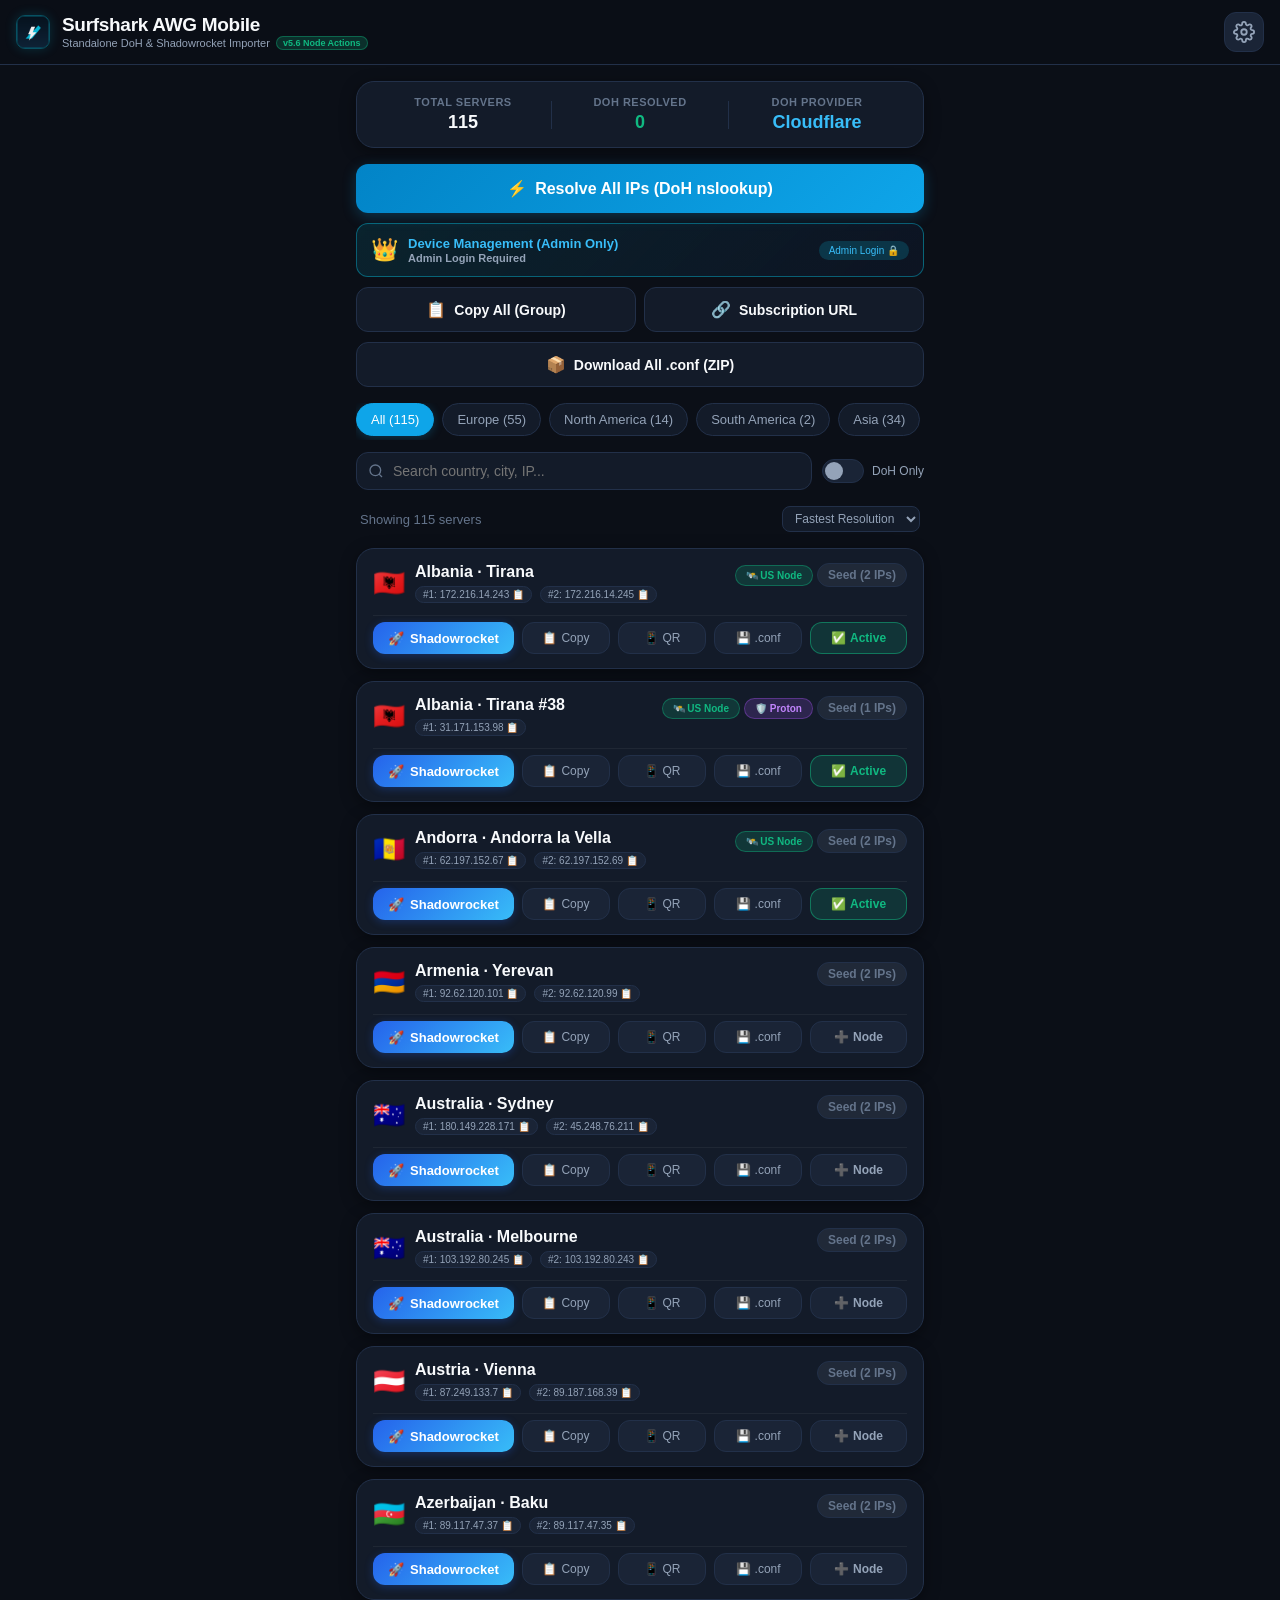
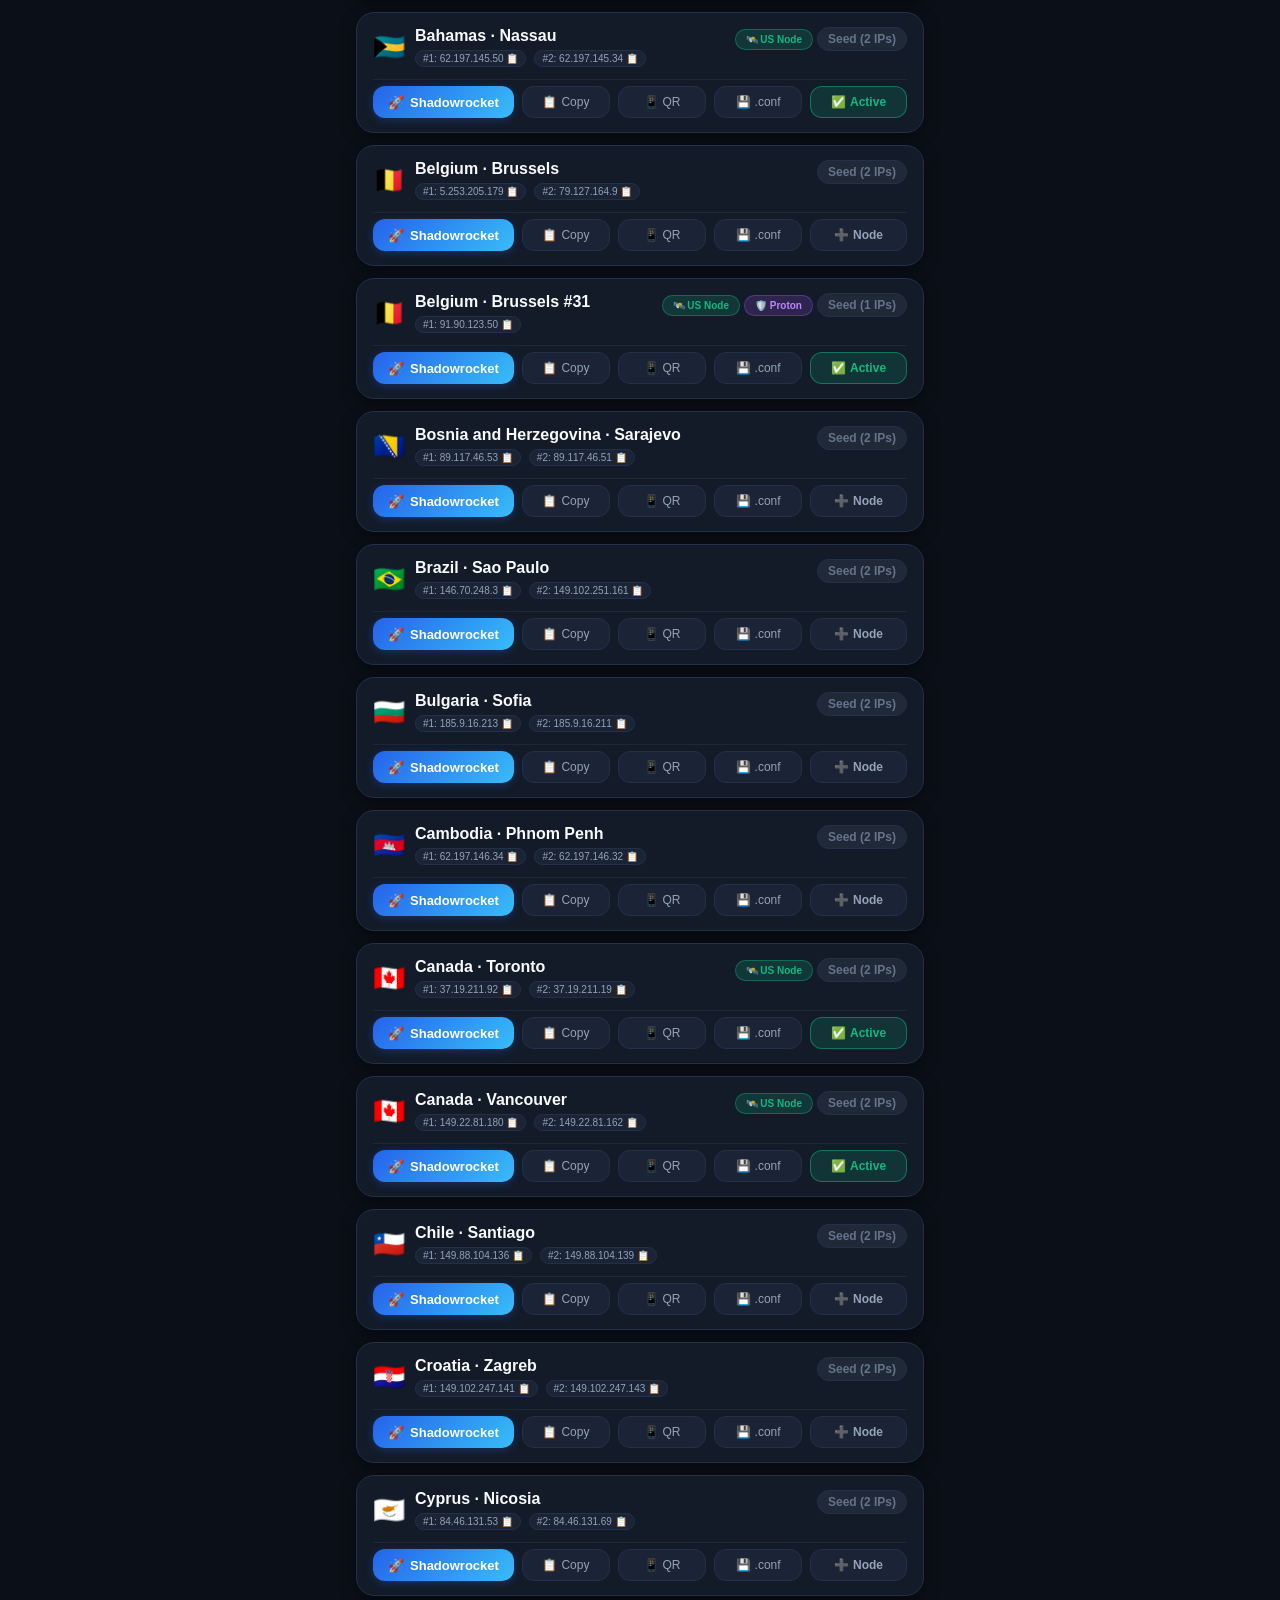
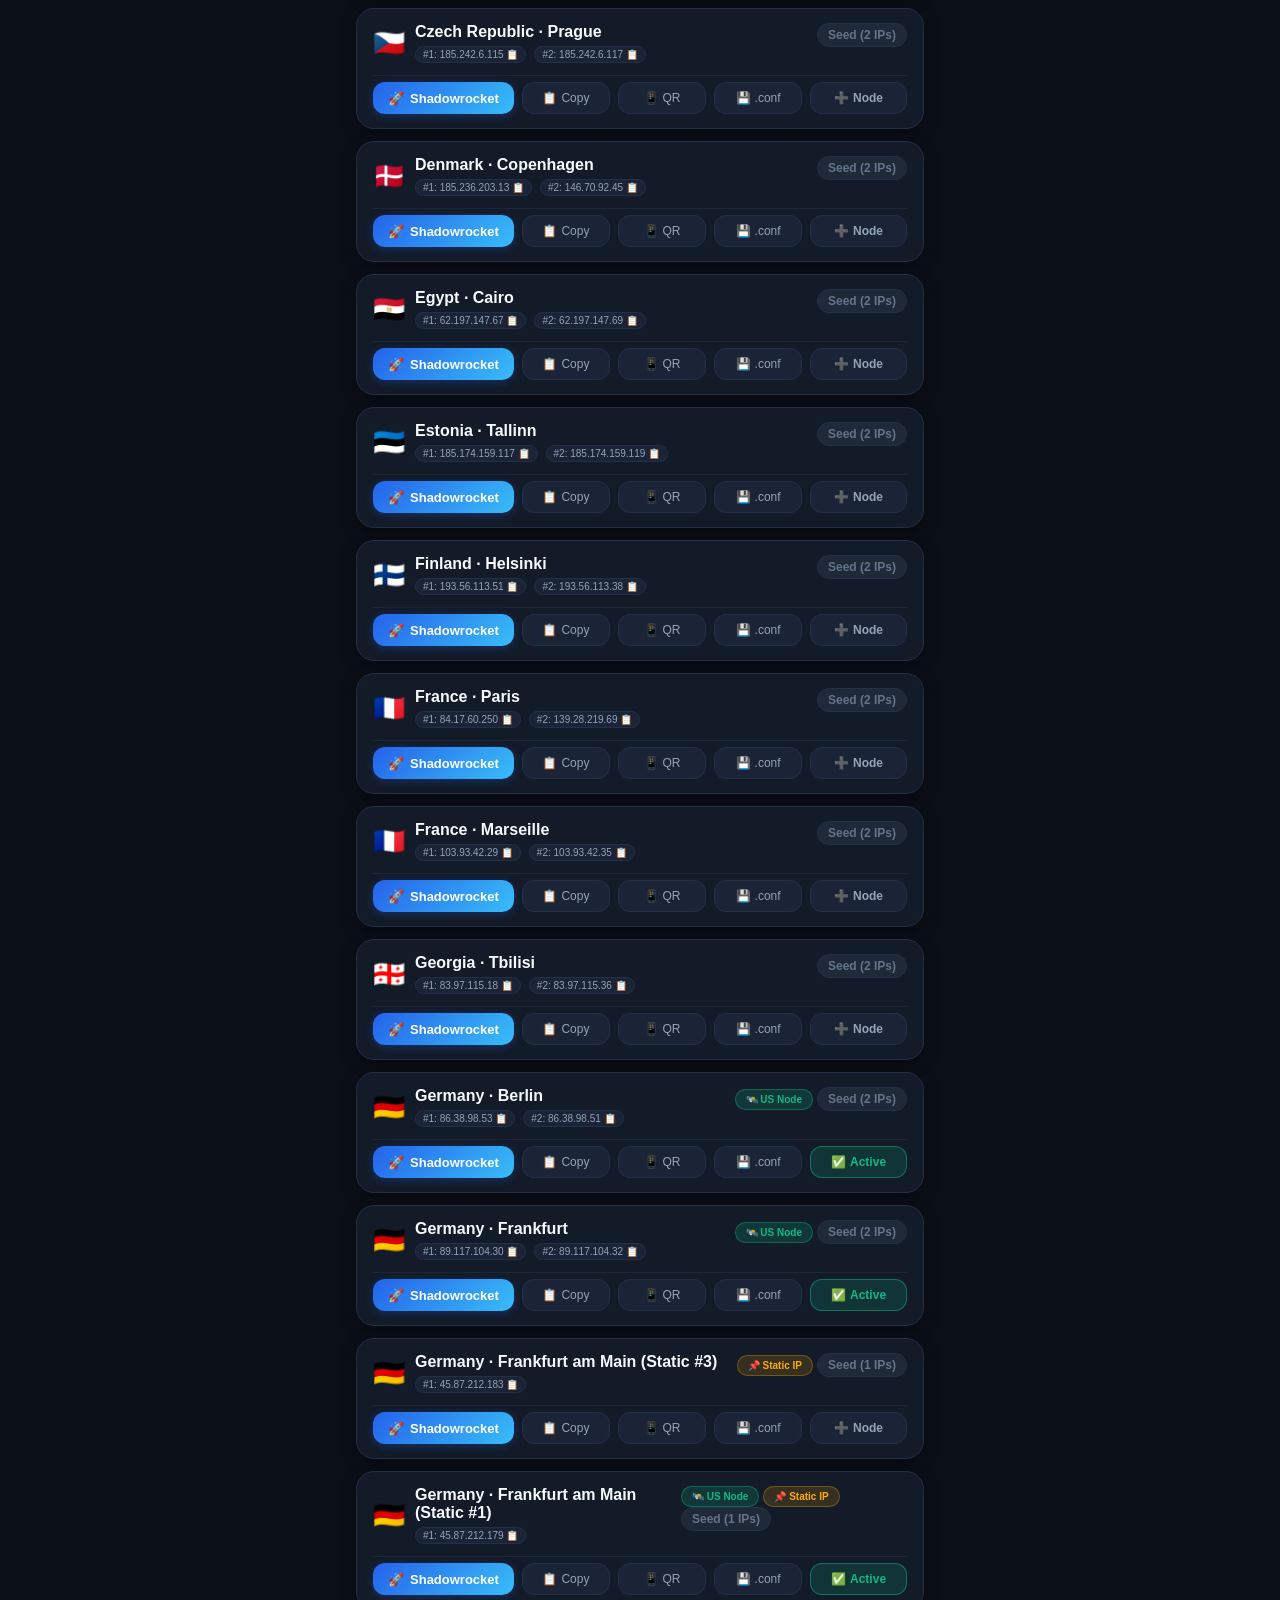
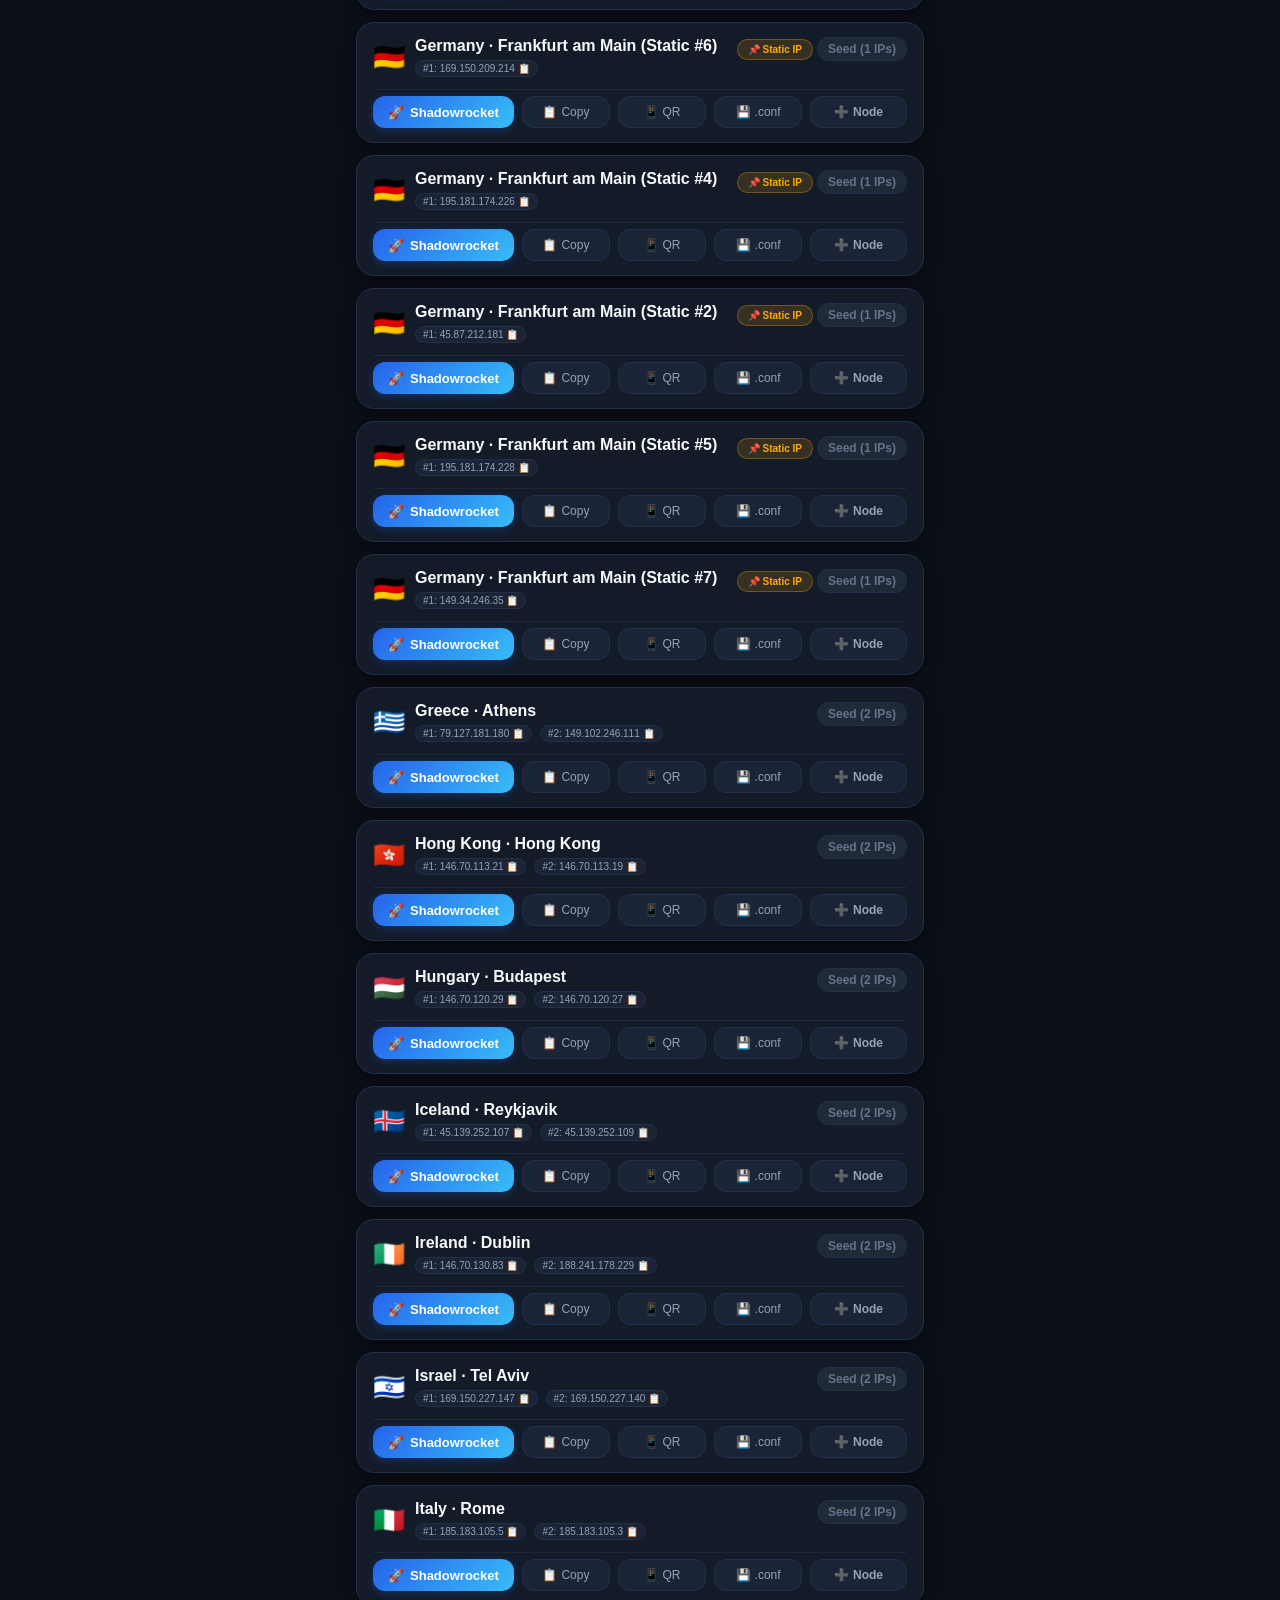
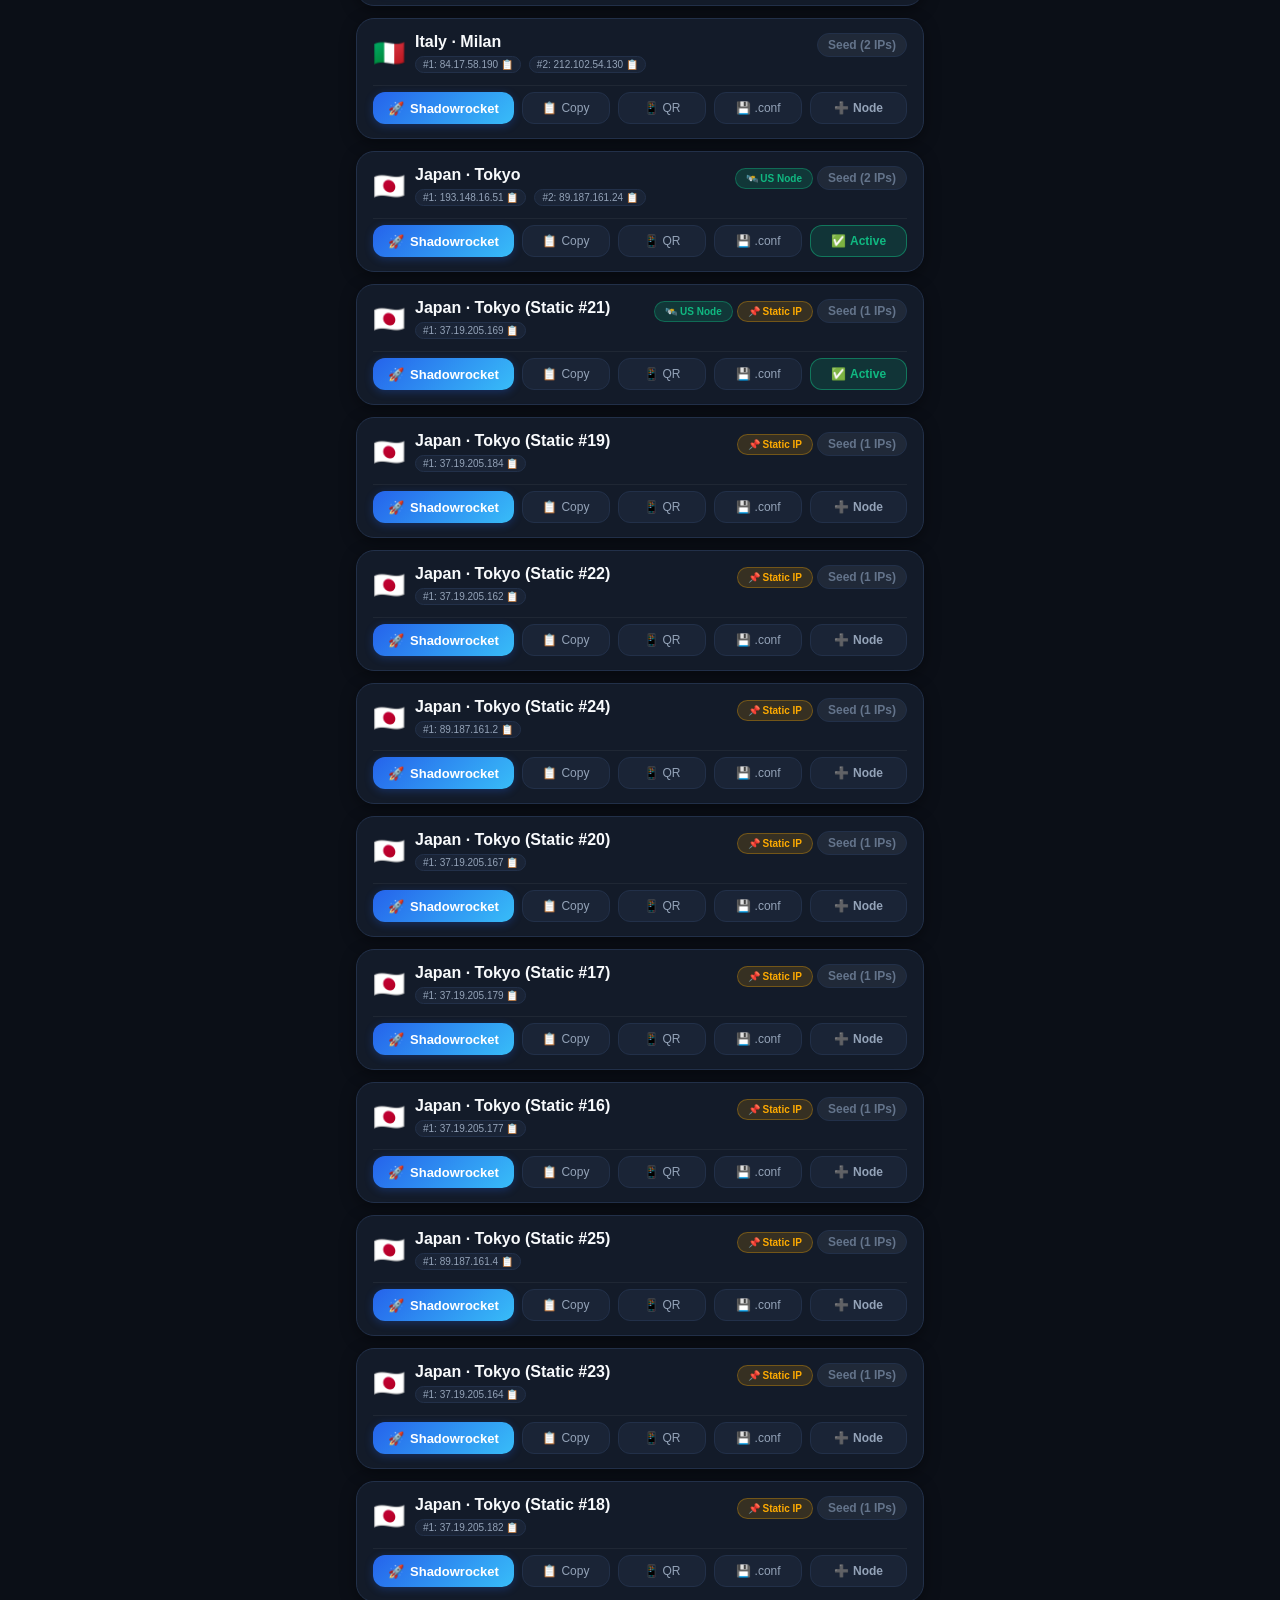
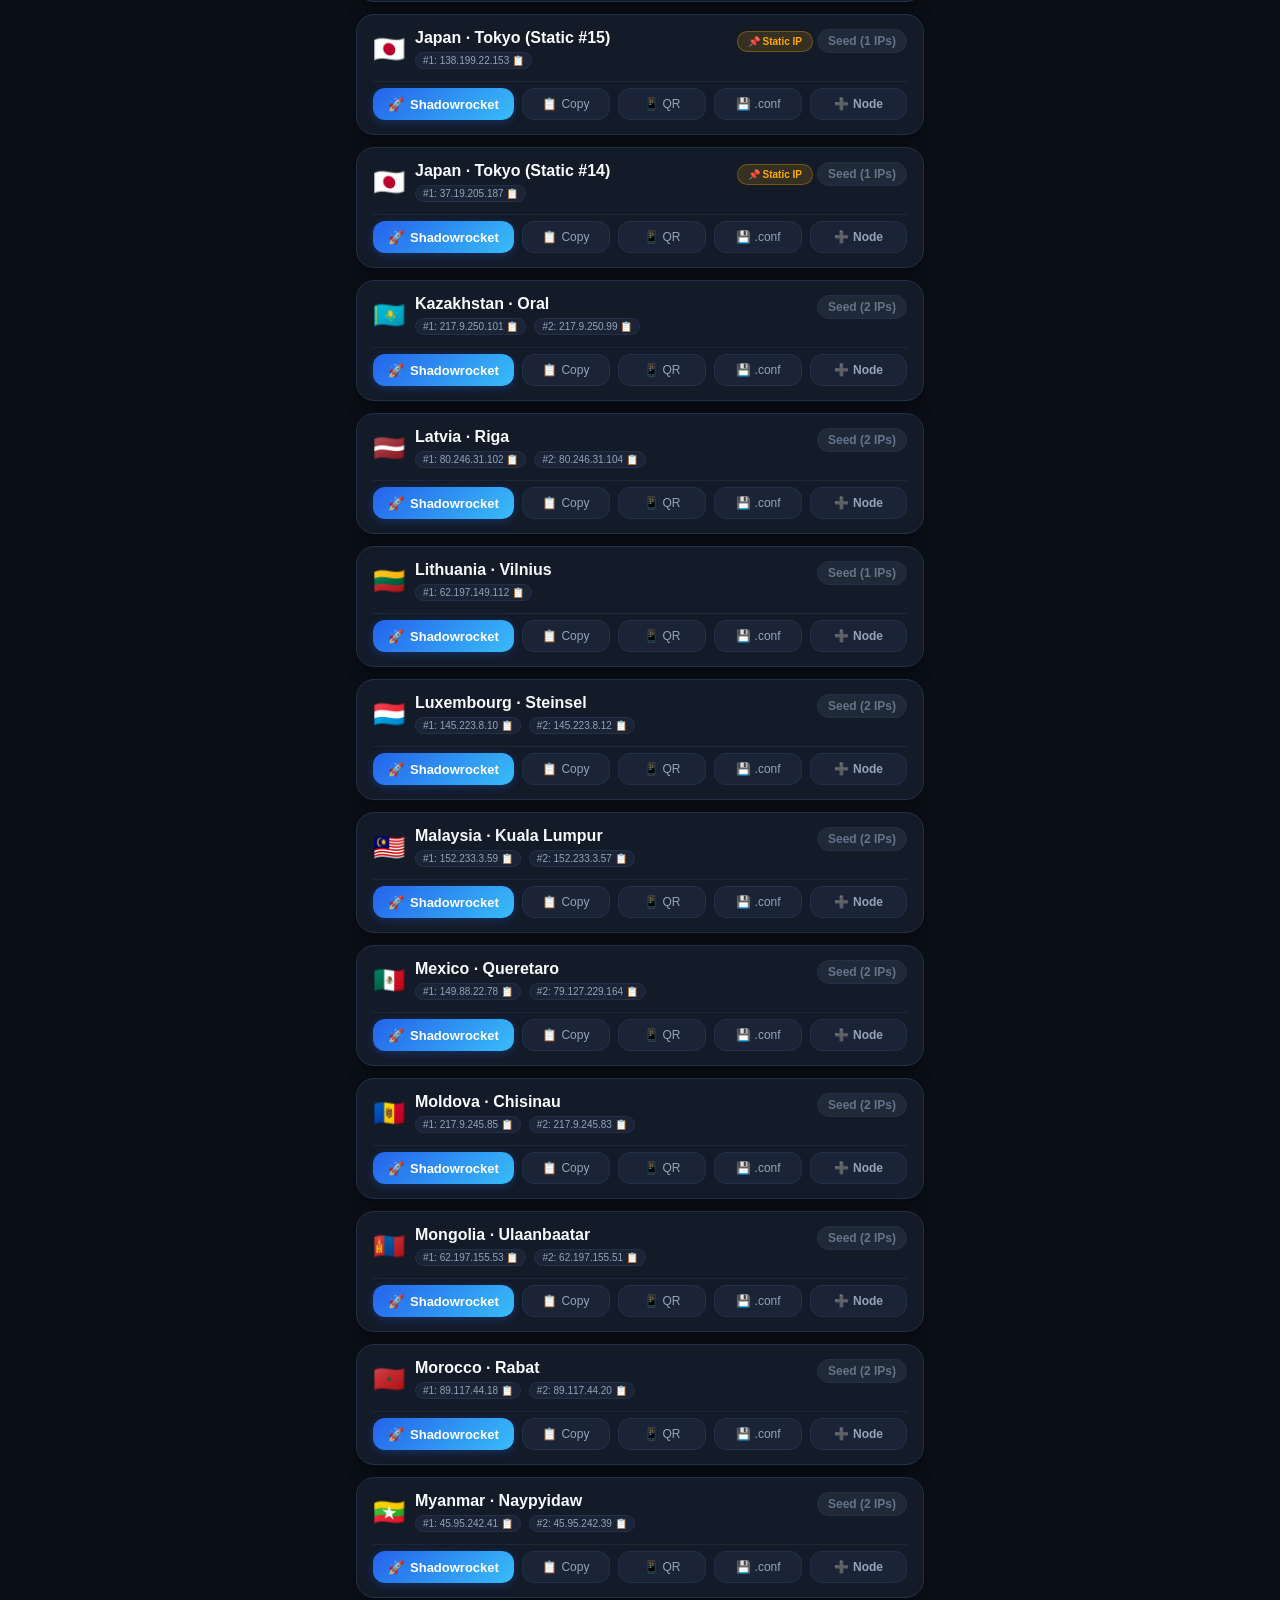
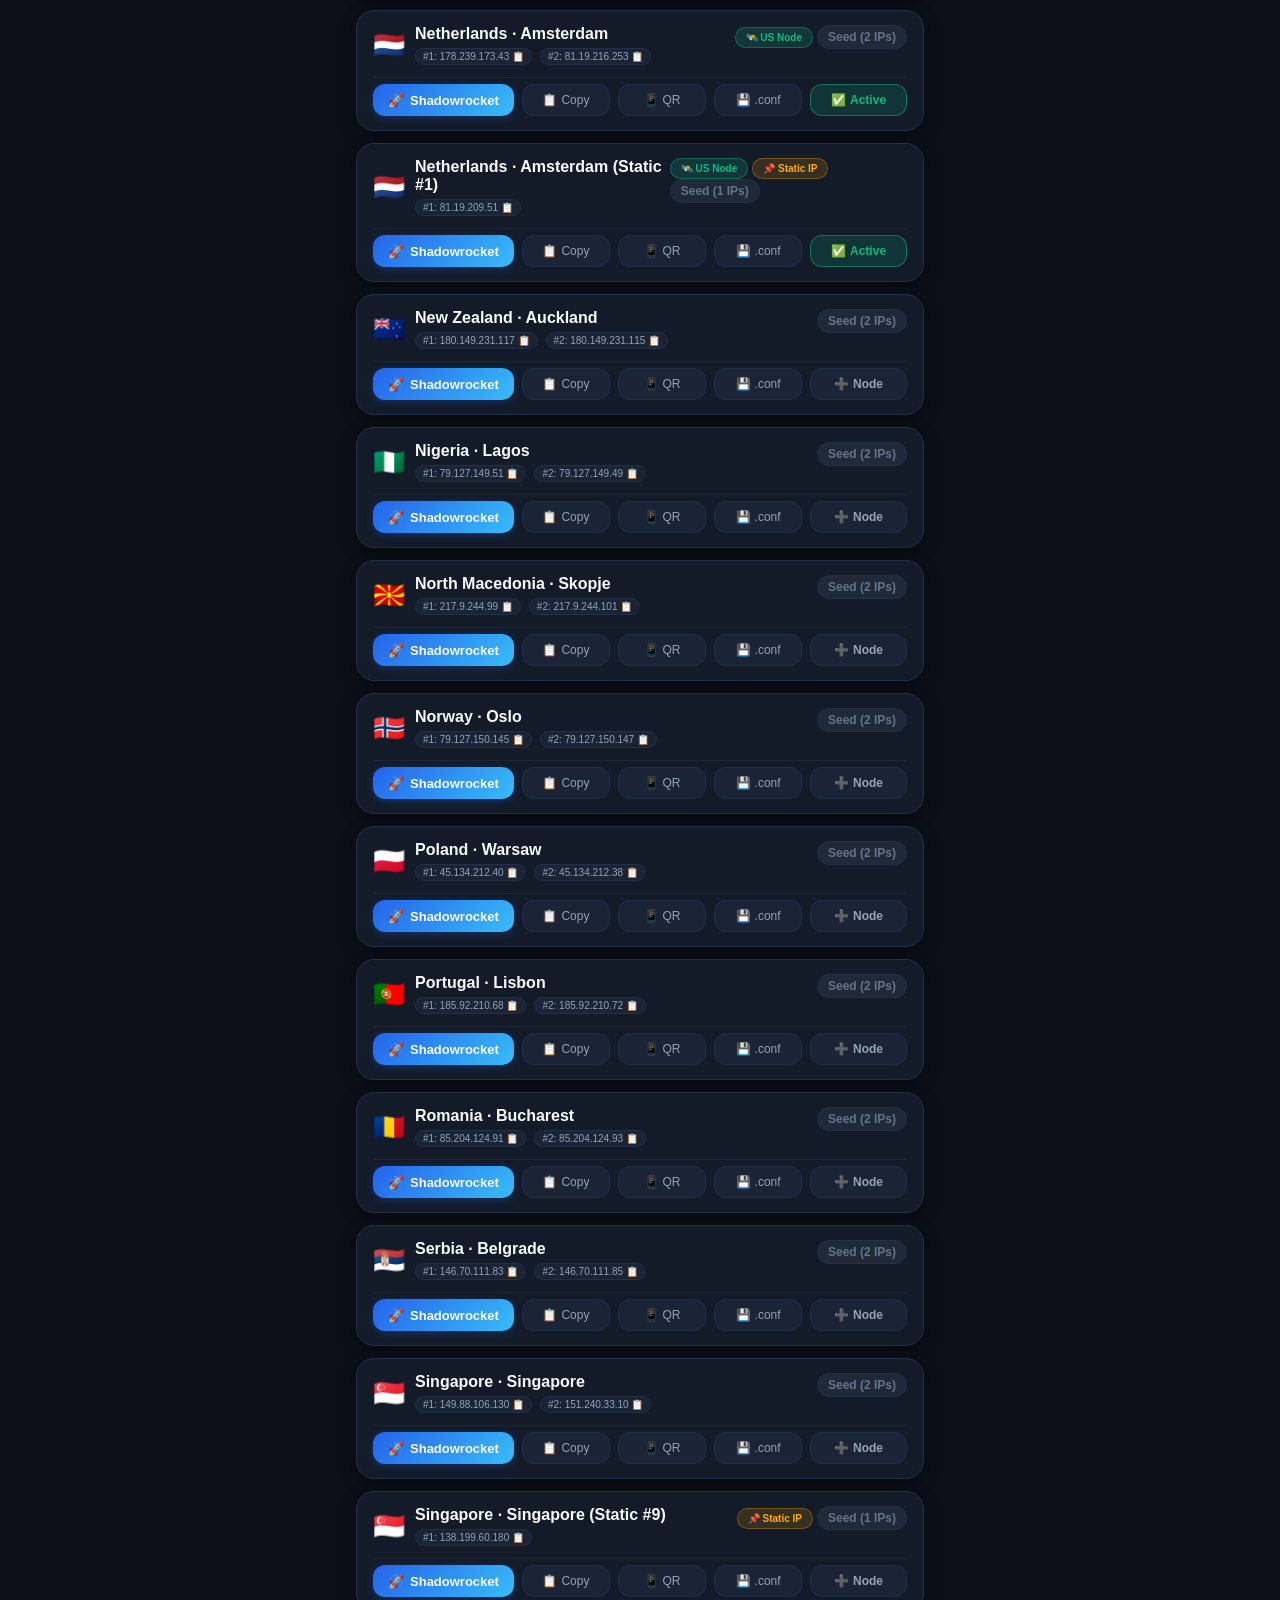
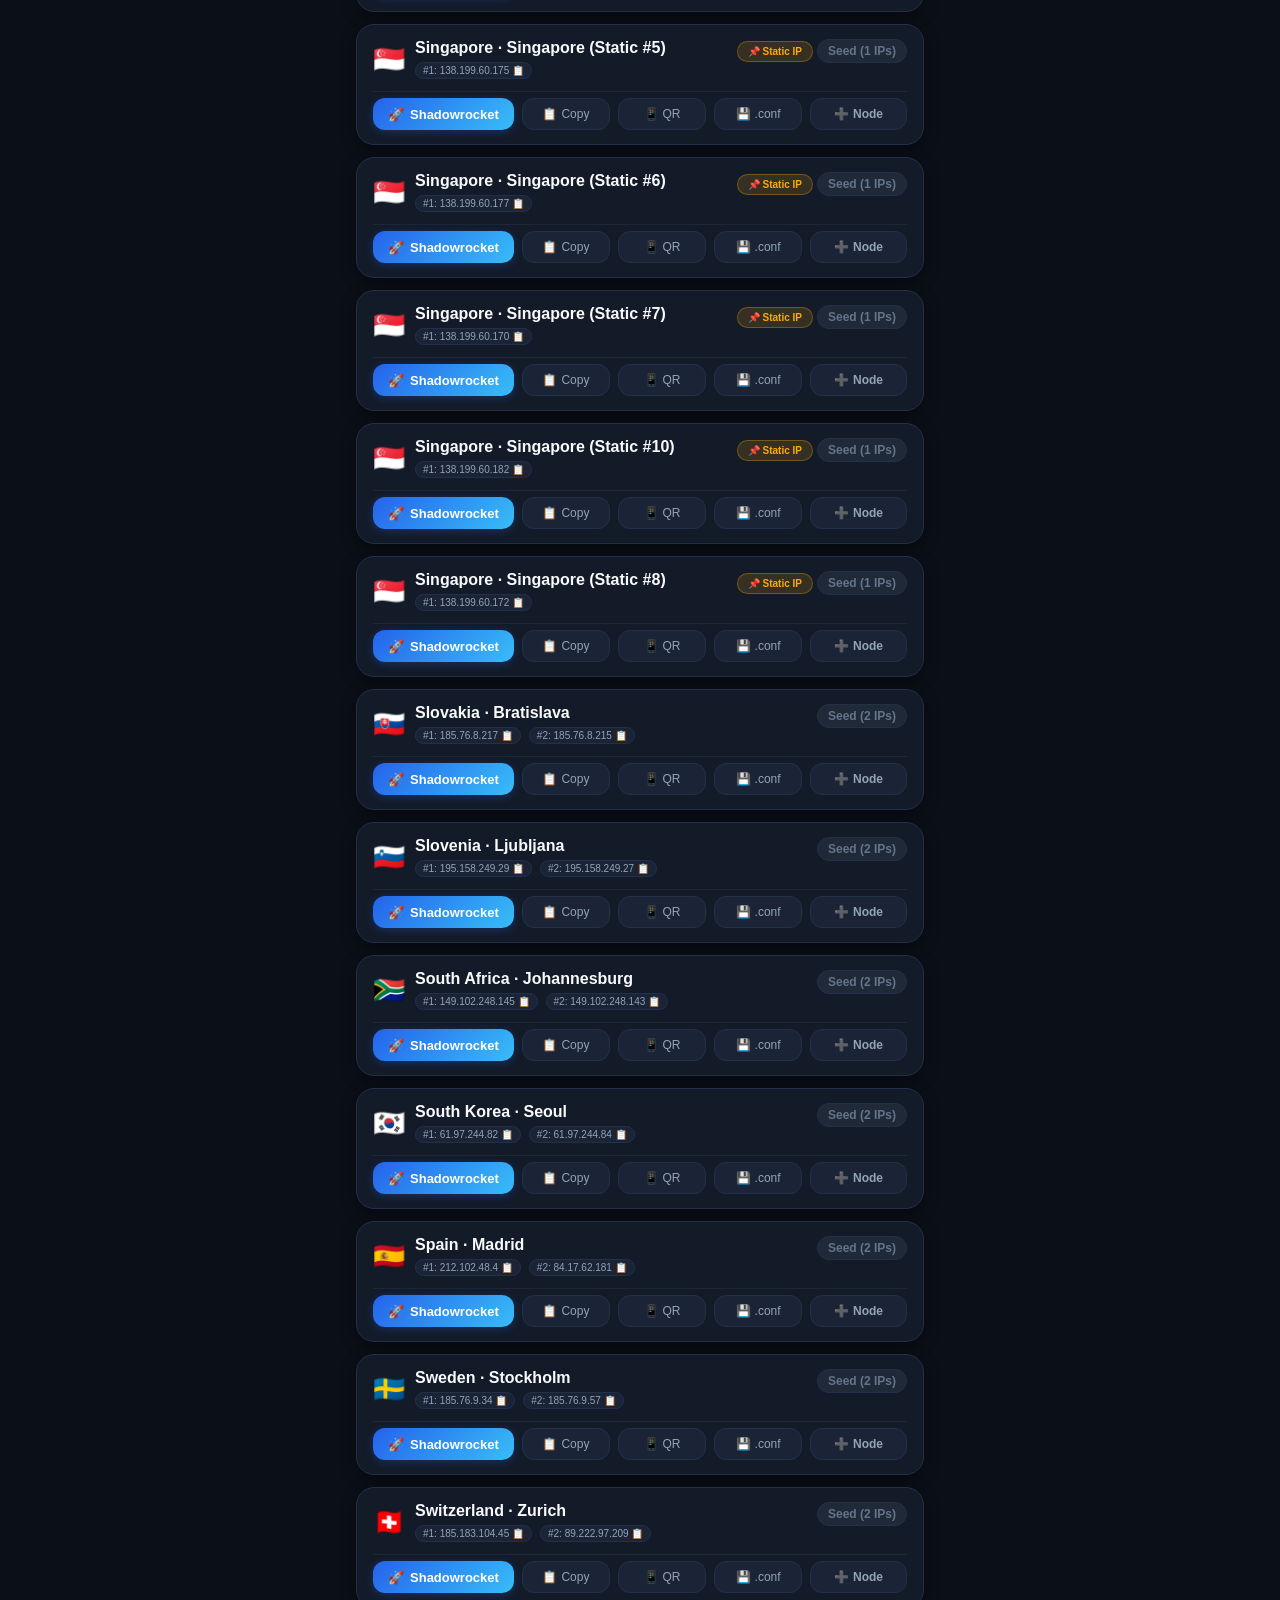
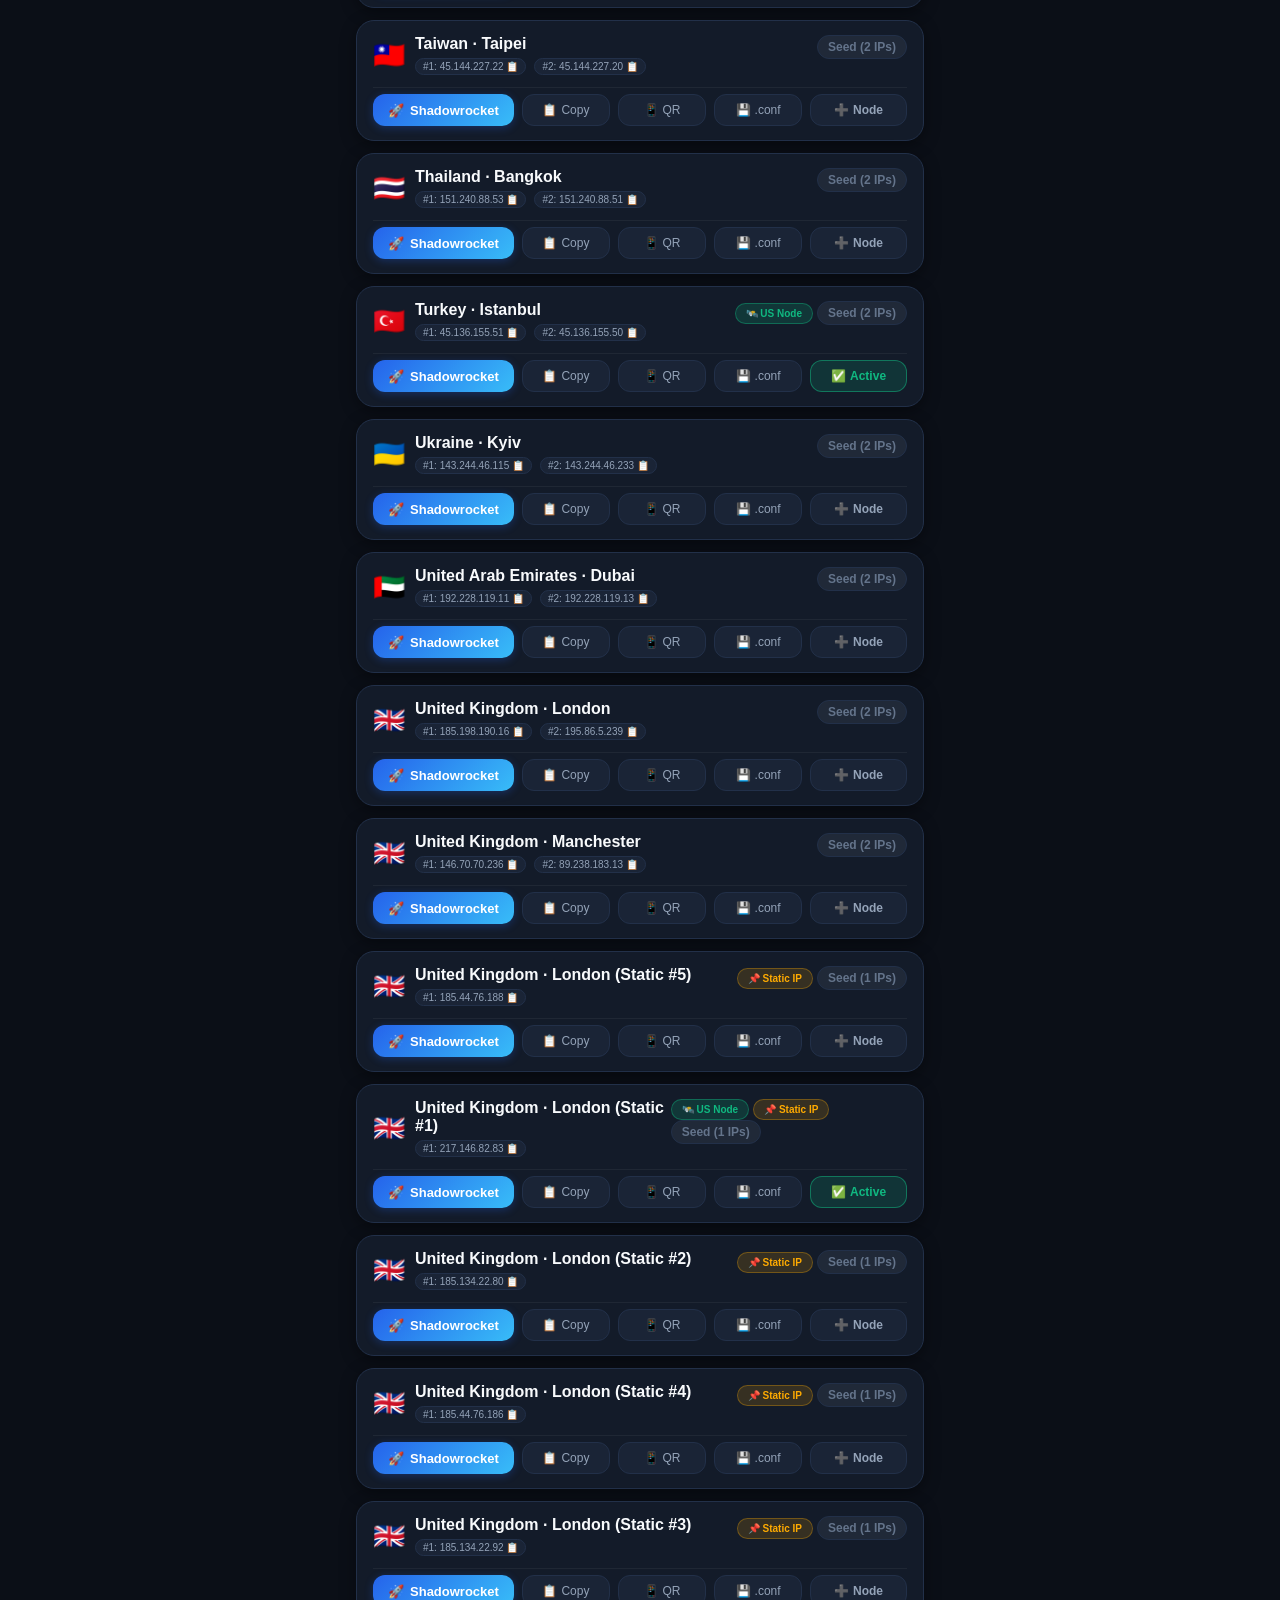
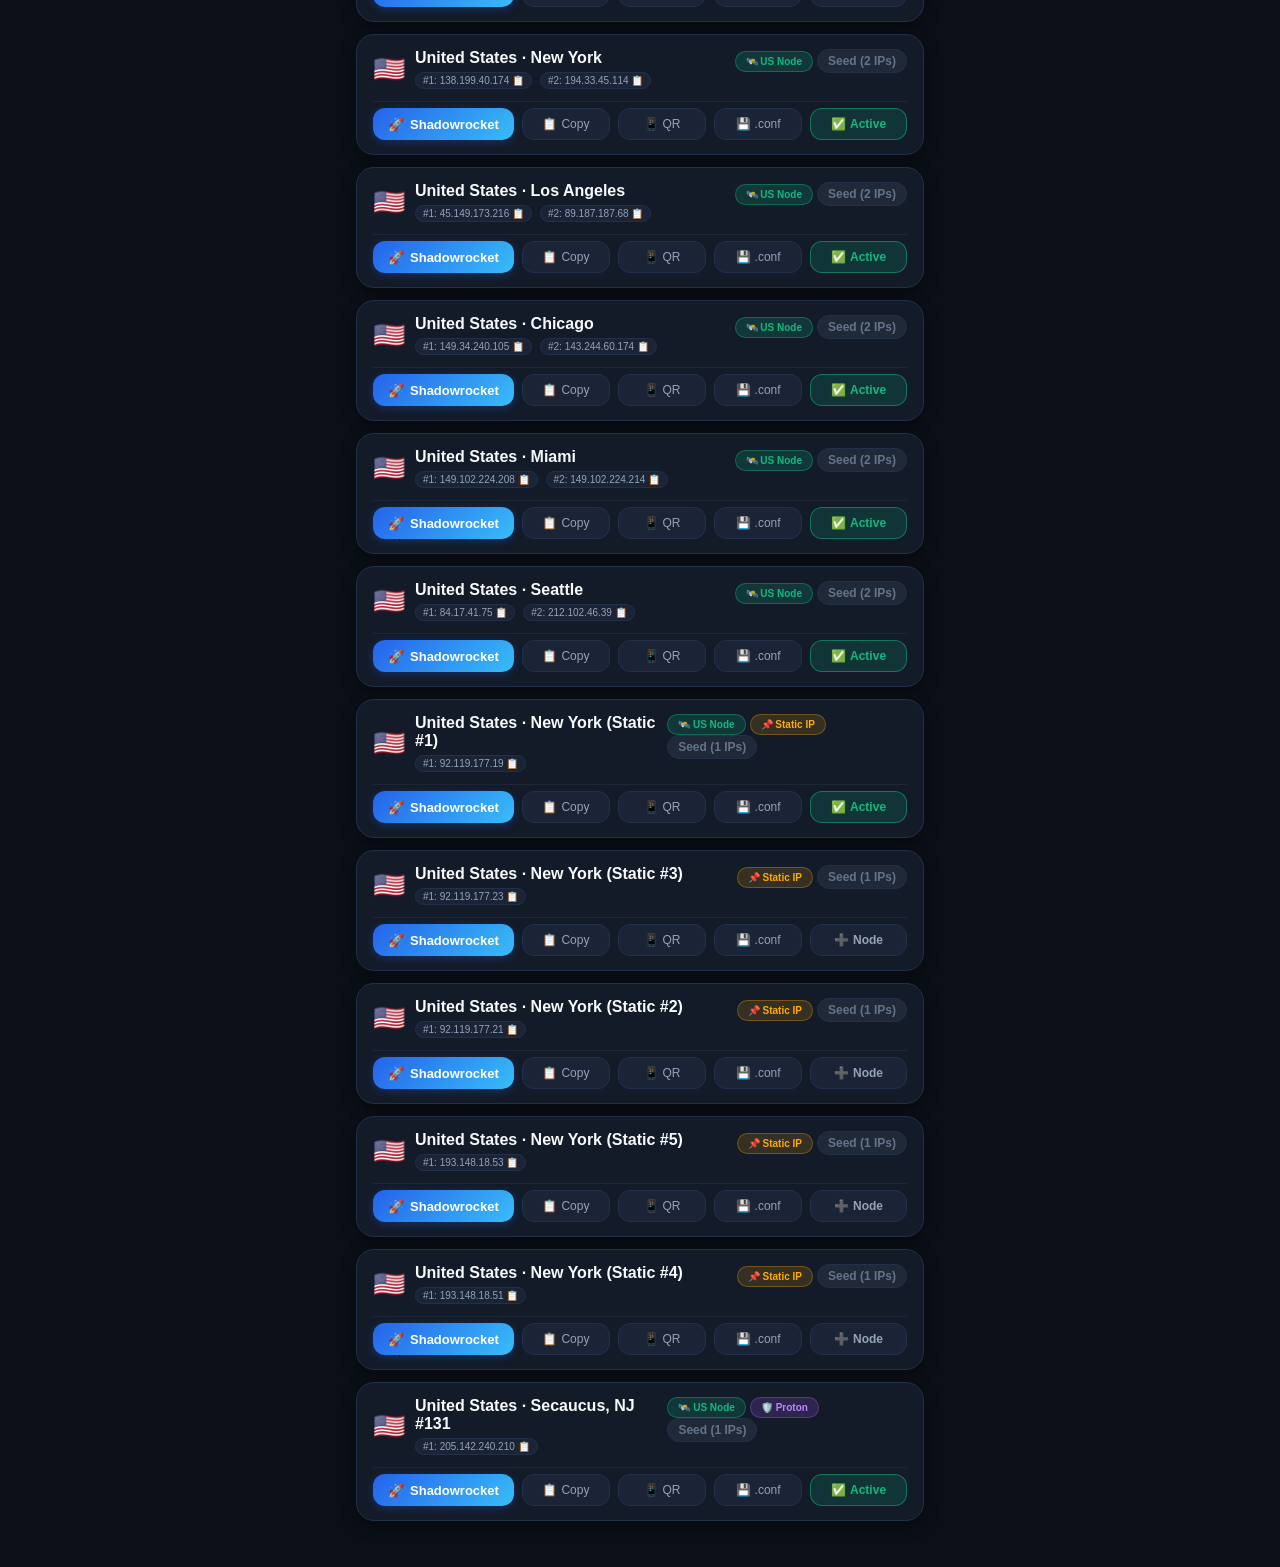
==== commit 09fd5bdd: "chore(auto): update DoH resolved IPs and subscription nodes [skip ci]" ====
--- a/index.html
+++ b/index.html
@@ -2144,7 +2144,7 @@
 
     <script>
     // Embedded Seed Catalog of 76 Surfshark Clusters
-    const DEFAULT_SERVERS = [{"continent": "Europe", "country": "Albania", "country_code": "AL", "city": "Tirana", "hostname": "al-tia.prod.surfshark.com", "port": 51820, "public_key": "l8EOWPyzt/njrb74CADY4VOhns/TbUN6KFTbytHcFQw=", "resolved_ips": ["172.216.15.157", "172.216.15.205"], "secure_core": false, "port_forward": false, "server_name": "", "node_code": "al"}, {"continent": "Europe", "country": "Germany", "country_code": "DE", "city": "Berlin", "hostname": "de-ber.prod.surfshark.com", "port": 51820, "public_key": "d3ldwEjnFcbLwD1o8uC5xC3DaSNek8DGeTpOb/h/IE4=", "resolved_ips": ["86.38.98.81", "86.38.98.58"], "secure_core": false, "port_forward": false, "server_name": "", "node_code": "de"}, {"continent": "Europe", "country": "Germany", "country_code": "DE", "city": "Frankfurt", "hostname": "de-fra.prod.surfshark.com", "port": 51820, "public_key": "fJDA+OA6jzQxfRcoHfC27xz7m3C8/590fRjpntzSpGo=", "resolved_ips": ["138.199.19.164", "138.199.19.192"], "secure_core": false, "port_forward": false, "server_name": "", "node_code": "de"}, {"continent": "Europe", "country": "Netherlands", "country_code": "NL", "city": "Amsterdam", "hostname": "nl-ams.prod.surfshark.com", "port": 51820, "public_key": "Lxg3jAOKcBA9tGBtB6vEWMFl5LUEB6AwOpuniYn1cig=", "resolved_ips": ["89.46.223.181", "146.70.175.51"], "secure_core": false, "port_forward": false, "server_name": "", "node_code": "nl"}, {"continent": "Europe", "country": "United Kingdom", "country_code": "GB", "city": "London", "hostname": "uk-lon.prod.surfshark.com", "port": 51820, "public_key": "iBJRXLZwXuWWrOZE1ZrAXEKMgV/z0WjG0Tks5rnWLBI=", "resolved_ips": ["178.238.10.210", "195.140.213.243"], "secure_core": false, "port_forward": false, "server_name": "", "node_code": "gb"}, {"continent": "Europe", "country": "United Kingdom", "country_code": "GB", "city": "Manchester", "hostname": "uk-man.prod.surfshark.com", "port": 51820, "public_key": "9R8He1cP8Laf5MT58FcaEYtPW/qnN3M9MQThIXOIvHs=", "resolved_ips": ["89.238.133.117", "89.238.132.77"], "secure_core": false, "port_forward": false, "server_name": "", "node_code": "gb"}, {"continent": "Europe", "country": "France", "country_code": "FR", "city": "Paris", "hostname": "fr-par.prod.surfshark.com", "port": 51820, "public_key": "AsvLuvKKADdc67aA/vHA3vb61S6YnGGx2Pd4aP4wal8=", "resolved_ips": ["146.70.194.221", "143.244.57.91"], "secure_core": false, "port_forward": false, "server_name": "", "node_code": "fr"}, {"continent": "Europe", "country": "France", "country_code": "FR", "city": "Marseille", "hostname": "fr-mrs.prod.surfshark.com", "port": 51820, "public_key": "QYa3ZFLwWAHKiJzOcbM73K7KBE0tdJYuirbGb+uH0H0=", "resolved_ips": ["103.93.42.27", "103.93.42.25"], "secure_core": false, "port_forward": false, "server_name": "", "node_code": "fr"}, {"continent": "Europe", "country": "Switzerland", "country_code": "CH", "city": "Zurich", "hostname": "ch-zur.prod.surfshark.com", "port": 51820, "public_key": "qFuwaE8IyDbNBTNar3xAXRGaBdkTtmLh1uIGMJxTxUs=", "resolved_ips": ["169.150.197.12", "86.106.158.111"], "secure_core": false, "port_forward": false, "server_name": "", "node_code": "ch"}, {"continent": "Europe", "country": "Sweden", "country_code": "SE", "city": "Stockholm", "hostname": "se-sto.prod.surfshark.com", "port": 51820, "public_key": "oUFRc+2emXgogDVWnJF4RAzr72PyafCzMVeQOgG92lY=", "resolved_ips": ["185.76.9.51", "185.76.9.46"], "secure_core": false, "port_forward": false, "server_name": "", "node_code": "se"}, {"continent": "Europe", "country": "Norway", "country_code": "NO", "city": "Oslo", "hostname": "no-osl.prod.surfshark.com", "port": 51820, "public_key": "pXfZi2vsdd88qrnqh+bwqHG4IYD42pj3T1wCm3PIGmw=", "resolved_ips": ["79.127.150.130", "79.127.150.132"], "secure_core": false, "port_forward": false, "server_name": "", "node_code": "no"}, {"continent": "Europe", "country": "Finland", "country_code": "FI", "city": "Helsinki", "hostname": "fi-hel.prod.surfshark.com", "port": 51820, "public_key": "+nv/Z8I2VS0eRdZwkpQW3U9RmsboTz2MUF94jVg5w10=", "resolved_ips": ["193.56.113.42", "193.56.113.41"], "secure_core": false, "port_forward": false, "server_name": "", "node_code": "fi"}, {"continent": "Europe", "country": "Denmark", "country_code": "DK", "city": "Copenhagen", "hostname": "dk-cph.prod.surfshark.com", "port": 51820, "public_key": "peDjRPEdHHmo0hGootZ9f+MQCEXmziFkLhMTl2PeXRM=", "resolved_ips": ["146.70.42.147", "146.70.42.149"], "secure_core": false, "port_forward": false, "server_name": "", "node_code": "dk"}, {"continent": "Europe", "country": "Belgium", "country_code": "BE", "city": "Brussels", "hostname": "be-bru.prod.surfshark.com", "port": 51820, "public_key": "9wZOjtwuKEc0GBcvc3xJQ4Kjo8G3EMXu6zJRzbanOjc=", "resolved_ips": ["79.127.164.19", "79.127.164.17"], "secure_core": false, "port_forward": false, "server_name": "", "node_code": "be"}, {"continent": "Europe", "country": "Ireland", "country_code": "IE", "city": "Dublin", "hostname": "ie-dub.prod.surfshark.com", "port": 51820, "public_key": "TjYxodFNdGlefxnWqe9vWWJHnz3meYWWhiIJyU8rgg8=", "resolved_ips": ["149.34.242.82", "149.34.242.79"], "secure_core": false, "port_forward": false, "server_name": "", "node_code": "ie"}, {"continent": "Europe", "country": "Italy", "country_code": "IT", "city": "Rome", "hostname": "it-rom.prod.surfshark.com", "port": 51820, "public_key": "fqxSeDr7n249iywruwLMwkV3r36svPT1tLf9TJOTFAw=", "resolved_ips": ["37.120.207.165", "37.120.207.163"], "secure_core": false, "port_forward": false, "server_name": "", "node_code": "it"}, {"continent": "Europe", "country": "Italy", "country_code": "IT", "city": "Milan", "hostname": "it-mil.prod.surfshark.com", "port": 51820, "public_key": "vIMHzH5FHdVkrhOOc0u/FySVhumaLC3XUk39Wk34LnE=", "resolved_ips": ["212.102.54.143", "146.70.182.75"], "secure_core": false, "port_forward": false, "server_name": "", "node_code": "it"}, {"continent": "Europe", "country": "Spain", "country_code": "ES", "city": "Madrid", "hostname": "es-mad.prod.surfshark.com", "port": 51820, "public_key": "a30vOQfjwPzjRxGNi2dvSAMdaPHEYatR84cUjXKOwls=", "resolved_ips": ["135.136.61.85", "135.136.61.93"], "secure_core": false, "port_forward": false, "server_name": "", "node_code": "es"}, {"continent": "Europe", "country": "Portugal", "country_code": "PT", "city": "Lisbon", "hostname": "pt-lis.prod.surfshark.com", "port": 51820, "public_key": "JgYlpt7jFh0FV2QO0QQ3yFfsnqikUq977V3cObFGTQ4=", "resolved_ips": ["149.88.20.97", "149.88.20.99"], "secure_core": false, "port_forward": false, "server_name": "", "node_code": "pt"}, {"continent": "Europe", "country": "Austria", "country_code": "AT", "city": "Vienna", "hostname": "at-vie.prod.surfshark.com", "port": 51820, "public_key": "dPZe8Jq3Hu0k07MDk+Y4+AS2XHSLYalyg91TSFXRYEA=", "resolved_ips": ["89.187.168.49", "89.187.168.36"], "secure_core": false, "port_forward": false, "server_name": "", "node_code": "at"}, {"continent": "Europe", "country": "Poland", "country_code": "PL", "city": "Warsaw", "hostname": "pl-waw.prod.surfshark.com", "port": 51820, "public_key": "vBa3HK7QXietG64rHRLm085VMS2cAX2paeAaphB/SEU=", "resolved_ips": ["45.128.38.147", "138.199.17.132"], "secure_core": false, "port_forward": false, "server_name": "", "node_code": "pl"}, {"continent": "Europe", "country": "Czech Republic", "country_code": "CZ", "city": "Prague", "hostname": "cz-prg.prod.surfshark.com", "port": 51820, "public_key": "c1bfP+OBTj6WUe8NDH8d6nDTwpQicopfdkHFx3BIaSk=", "resolved_ips": ["185.180.14.149", "185.152.64.165"], "secure_core": false, "port_forward": false, "server_name": "", "node_code": "cz"}, {"continent": "Europe", "country": "Slovakia", "country_code": "SK", "city": "Bratislava", "hostname": "sk-bts.prod.surfshark.com", "port": 51820, "public_key": "T5b7+uwUFqN5r1WsfBXURpSnYCYRLFAVreKkIQHGOlw=", "resolved_ips": ["146.70.114.189", "146.70.114.187"], "secure_core": false, "port_forward": false, "server_name": "", "node_code": "sk"}, {"continent": "Europe", "country": "Hungary", "country_code": "HU", "city": "Budapest", "hostname": "hu-bud.prod.surfshark.com", "port": 51820, "public_key": "Pk3+iZNP0uWkDTSmEHlUeSA3WyiFXLXgYgAQ5wNyIBk=", "resolved_ips": ["79.127.182.2", "79.127.182.4"], "secure_core": false, "port_forward": false, "server_name": "", "node_code": "hu"}, {"continent": "Europe", "country": "Romania", "country_code": "RO", "city": "Bucharest", "hostname": "ro-buc.prod.surfshark.com", "port": 51820, "public_key": "uRT3uSAUwvm7Rp+s3n5V9JibsKHKAZ/8+SU3psG8QxI=", "resolved_ips": ["169.150.199.169", "169.150.199.167"], "secure_core": false, "port_forward": false, "server_name": "", "node_code": "ro"}, {"continent": "Europe", "country": "Bulgaria", "country_code": "BG", "city": "Sofia", "hostname": "bg-sof.prod.surfshark.com", "port": 51820, "public_key": "LQFiCiZcPEoYasKRLbCfXp2fYYsj8wiMr/L9u6hYqSo=", "resolved_ips": ["156.146.55.196", "156.146.55.194"], "secure_core": false, "port_forward": false, "server_name": "", "node_code": "bg"}, {"continent": "Europe", "country": "Greece", "country_code": "GR", "city": "Athens", "hostname": "gr-ath.prod.surfshark.com", "port": 51820, "public_key": "bXnjQGLhuauvBMg51YIAhwX40YqNL2ImyEub5DpHaBk=", "resolved_ips": ["149.102.246.100", "149.102.246.194"], "secure_core": false, "port_forward": false, "server_name": "", "node_code": "gr"}, {"continent": "Europe", "country": "Cyprus", "country_code": "CY", "city": "Nicosia", "hostname": "cy-nic.prod.surfshark.com", "port": 51820, "public_key": "kEAQgNChxGgrzoKPpCPFJKh0L1/5rXIq08KSY4g26zY=", "resolved_ips": ["84.46.131.83", "84.46.131.37"], "secure_core": false, "port_forward": false, "server_name": "", "node_code": "cy"}, {"continent": "Europe", "country": "Croatia", "country_code": "HR", "city": "Zagreb", "hostname": "hr-zag.prod.surfshark.com", "port": 51820, "public_key": "nIQmC5T4H0HX4yA2u/Z5rrbLQDAOLA+kFCdt8S94xXg=", "resolved_ips": ["149.102.247.137", "149.102.247.139"], "secure_core": false, "port_forward": false, "server_name": "", "node_code": "hr"}, {"continent": "Europe", "country": "Slovenia", "country_code": "SI", "city": "Ljubljana", "hostname": "si-lju.prod.surfshark.com", "port": 51820, "public_key": "yPdmxOfzm06fotkt/dlaAiyxWPaWfCuDPaUljNx+c38=", "resolved_ips": ["195.158.249.25", "195.158.249.23"], "secure_core": false, "port_forward": false, "server_name": "", "node_code": "si"}, {"continent": "Europe", "country": "Serbia", "country_code": "RS", "city": "Belgrade", "hostname": "rs-beg.prod.surfshark.com", "port": 51820, "public_key": "A3vmr6/umw5sP8anxNyipgi5oEnOnZdqB1K/cbQpMiI=", "resolved_ips": ["37.120.193.227", "37.120.193.229"], "secure_core": false, "port_forward": false, "server_name": "", "node_code": "rs"}, {"continent": "Europe", "country": "Bosnia and Herzegovina", "country_code": "BA", "city": "Sarajevo", "hostname": "ba-sjj.prod.surfshark.com", "port": 51820, "public_key": "hsm/ps/uxcsVNzT3OmV/l7ZWv+TRIS+IM+N6/nTymkw=", "resolved_ips": ["89.117.46.37", "89.117.46.35"], "secure_core": false, "port_forward": false, "server_name": "", "node_code": "ba"}, {"continent": "Europe", "country": "North Macedonia", "country_code": "MK", "city": "Skopje", "hostname": "mk-skp.prod.surfshark.com", "port": 51820, "public_key": "dZNq48noPkey9rwSbAU+masbafpDSaAmtAMaP+gzLxA=", "resolved_ips": ["217.9.244.85", "217.9.244.83"], "secure_core": false, "port_forward": false, "server_name": "", "node_code": "mk"}, {"continent": "Europe", "country": "Estonia", "country_code": "EE", "city": "Tallinn", "hostname": "ee-tll.prod.surfshark.com", "port": 51820, "public_key": "CsdrT+WfcMRPhrOWgZeHj9DQiQtJfYFci94K5ztjr2E=", "resolved_ips": ["185.174.159.123", "185.174.159.121"], "secure_core": false, "port_forward": false, "server_name": "", "node_code": "ee"}, {"continent": "Europe", "country": "Latvia", "country_code": "LV", "city": "Riga", "hostname": "lv-rig.prod.surfshark.com", "port": 51820, "public_key": "EmghYf9rIpwOQ0uIjIxgCXs/WwHJthNvPIv5iKseE3A=", "resolved_ips": ["80.246.31.100", "80.246.31.98"], "secure_core": false, "port_forward": false, "server_name": "", "node_code": "lv"}, {"continent": "Europe", "country": "Lithuania", "country_code": "LT", "city": "Vilnius", "hostname": "lt-vno.prod.surfshark.com", "port": 51820, "public_key": "pC7xJD56uFFJ7qHpe3XvXXhjwZcoMco09ySHOg4h+iA=", "resolved_ips": ["62.197.149.112", "62.197.149.109"], "secure_core": false, "port_forward": false, "server_name": "", "node_code": "lt"}, {"continent": "Europe", "country": "Moldova", "country_code": "MD", "city": "Chisinau", "hostname": "md-chi.prod.surfshark.com", "port": 51820, "public_key": "4Exn42t337sxoBzYHxgmDBNq+AhTYz6nvEj98TWY50Y=", "resolved_ips": ["217.9.245.101", "217.9.245.99"], "secure_core": false, "port_forward": false, "server_name": "", "node_code": "md"}, {"continent": "Europe", "country": "Ukraine", "country_code": "UA", "city": "Kyiv", "hostname": "ua-iev.prod.surfshark.com", "port": 51820, "public_key": "wy+PhWBP715KfBrsQR4P3JUalYc9a77FmZWQinwYLmo=", "resolved_ips": ["143.244.46.118", "143.244.46.98"], "secure_core": false, "port_forward": false, "server_name": "", "node_code": "ua"}, {"continent": "Europe", "country": "Iceland", "country_code": "IS", "city": "Reykjavik", "hostname": "is-rkv.prod.surfshark.com", "port": 51820, "public_key": "d0m2sIa0JGcxCBvoWDU77SjmPoiWI/oKoX1TL2f2fTA=", "resolved_ips": ["45.139.252.107", "45.139.252.109"], "secure_core": false, "port_forward": false, "server_name": "", "node_code": "is"}, {"continent": "Europe", "country": "Luxembourg", "country_code": "LU", "city": "Steinsel", "hostname": "lu-ste.prod.surfshark.com", "port": 51820, "public_key": "68JVBL/M2AYQ9gYHtcpmZ6Pl+ayhJjTL2sr6Ej1VEFg=", "resolved_ips": ["185.153.151.144", "185.153.151.174"], "secure_core": false, "port_forward": false, "server_name": "", "node_code": "lu"}, {"continent": "Europe", "country": "Turkey", "country_code": "TR", "city": "Istanbul", "hostname": "tr-ist.prod.surfshark.com", "port": 51820, "public_key": "sF/TlxU9XaDN3QQBT/lu2Pw9qpD3XpDqLBfInBtff2A=", "resolved_ips": ["45.136.155.55", "45.136.155.53"], "secure_core": false, "port_forward": false, "server_name": "", "node_code": "tr"}, {"continent": "Asia", "country": "Armenia", "country_code": "AM", "city": "Yerevan", "hostname": "am-evn.prod.surfshark.com", "port": 51820, "public_key": "B+aSYrw7JSq7b60uK0nrMQGCiJ48QwiUp/aoRpYX2lU=", "resolved_ips": ["92.62.120.85", "92.62.120.131"], "secure_core": false, "port_forward": false, "server_name": "", "node_code": "am"}, {"continent": "Asia", "country": "Azerbaijan", "country_code": "AZ", "city": "Baku", "hostname": "az-bak.prod.surfshark.com", "port": 51820, "public_key": "pvWYTFxIpqo25NGTertIIWnccS/sUQ6fIkqd8XJYzEI=", "resolved_ips": ["89.117.47.53", "89.117.47.51"], "secure_core": false, "port_forward": false, "server_name": "", "node_code": "az"}, {"continent": "Asia", "country": "Georgia", "country_code": "GE", "city": "Tbilisi", "hostname": "ge-tbs.prod.surfshark.com", "port": 51820, "public_key": "L79E4IoaVZBXOyoMM82TvUIbiKlloRbUnT8R2Cl3PVM=", "resolved_ips": ["83.97.115.18", "83.97.115.36"], "secure_core": false, "port_forward": false, "server_name": "", "node_code": "ge"}, {"continent": "Asia", "country": "Kazakhstan", "country_code": "KZ", "city": "Oral", "hostname": "kz-ura.prod.surfshark.com", "port": 51820, "public_key": "c8SPrUWVMjSm3xdZRF4eg57sdEo2TFmBDVKP+A+quHM=", "resolved_ips": ["217.9.250.99", "217.9.250.101"], "secure_core": false, "port_forward": false, "server_name": "", "node_code": "kz"}, {"continent": "Asia", "country": "United Arab Emirates", "country_code": "AE", "city": "Dubai", "hostname": "ae-dub.prod.surfshark.com", "port": 51820, "public_key": "6dZGkg0iAMgQuOCGknAgBAqDEeJeBQ4Of5eblO4aNC8=", "resolved_ips": ["192.228.119.21", "192.228.119.17"], "secure_core": false, "port_forward": false, "server_name": "", "node_code": "ae"}, {"continent": "Asia", "country": "Israel", "country_code": "IL", "city": "Tel Aviv", "hostname": "il-tlv.prod.surfshark.com", "port": 51820, "public_key": "ZEG2fUrtohnVePblUlDM6wyyeTobzsABnMjTTFmqNUE=", "resolved_ips": ["169.150.227.140", "169.150.227.147"], "secure_core": false, "port_forward": false, "server_name": "", "node_code": "il"}, {"continent": "Asia", "country": "Singapore", "country_code": "SG", "city": "Singapore", "hostname": "sg-sng.prod.surfshark.com", "port": 51820, "public_key": "MGfgkhJsMVMTO33h1wr76+z6gQr/93VcGdClfbaPsnU=", "resolved_ips": ["151.240.33.12", "149.88.106.137"], "secure_core": false, "port_forward": false, "server_name": "", "node_code": "sg"}, {"continent": "Asia", "country": "Japan", "country_code": "JP", "city": "Tokyo", "hostname": "jp-tok.prod.surfshark.com", "port": 51820, "public_key": "YJSjrc/WWOjQUyUi4iYcHb7LsWWoCY+2fK8/8VtC/BY=", "resolved_ips": ["154.47.23.72", "154.47.23.74"], "secure_core": false, "port_forward": false, "server_name": "", "node_code": "jp"}, {"continent": "Asia", "country": "South Korea", "country_code": "KR", "city": "Seoul", "hostname": "kr-seo.prod.surfshark.com", "port": 51820, "public_key": "bD/m2mdKxJXG2wTkLsmWpiW8xZwkDdrrrwC44auOhQg=", "resolved_ips": ["61.97.248.24", "61.97.248.26"], "secure_core": false, "port_forward": false, "server_name": "", "node_code": "kr"}, {"continent": "Asia", "country": "Hong Kong", "country_code": "HK", "city": "Hong Kong", "hostname": "hk-hkg.prod.surfshark.com", "port": 51820, "public_key": "JYHdktdtuM7inbtsxRKSDpnBVTWQ5+QLZ/cWWmf4VRg=", "resolved_ips": ["138.199.62.14", "149.40.54.64"], "secure_core": false, "port_forward": false, "server_name": "", "node_code": "hk"}, {"continent": "Asia", "country": "Taiwan", "country_code": "TW", "city": "Taipei", "hostname": "tw-tai.prod.surfshark.com", "port": 51820, "public_key": "P0vaGUOUE7V5bbGOYY2WgQeZnTZEHvIr+dfebU7W4Ao=", "resolved_ips": ["82.140.187.30", "82.140.187.32"], "secure_core": false, "port_forward": false, "server_name": "", "node_code": "tw"}, {"continent": "Asia", "country": "Malaysia", "country_code": "MY", "city": "Kuala Lumpur", "hostname": "my-kul.prod.surfshark.com", "port": 51820, "public_key": "AS84LXlJfgBwGHc70MvtGRxsMqNNucZ2pNOBayJUm04=", "resolved_ips": ["202.176.4.23", "202.176.4.31"], "secure_core": false, "port_forward": false, "server_name": "", "node_code": "my"}, {"continent": "Asia", "country": "Thailand", "country_code": "TH", "city": "Bangkok", "hostname": "th-bkk.prod.surfshark.com", "port": 51820, "public_key": "OoFY46j/w4uQFyFu/OQ/h3x+ymJ1DJ4UR1fwGNxOxk0=", "resolved_ips": ["151.240.88.181", "151.240.88.179"], "secure_core": false, "port_forward": false, "server_name": "", "node_code": "th"}, {"continent": "Oceania", "country": "Australia", "country_code": "AU", "city": "Sydney", "hostname": "au-syd.prod.surfshark.com", "port": 51820, "public_key": "Y5KM9kHdM0upMsIJWUQquOY1RgkWX69AHw/Dl5KyIk4=", "resolved_ips": ["45.248.76.221", "45.248.76.219"], "secure_core": false, "port_forward": false, "server_name": "", "node_code": "au"}, {"continent": "Oceania", "country": "Australia", "country_code": "AU", "city": "Melbourne", "hostname": "au-mel.prod.surfshark.com", "port": 51820, "public_key": "yYX9yLjHOSWVAsaujcIVWAxF9wYMmHupG1RtJk+u21o=", "resolved_ips": ["103.192.80.219", "103.192.80.221"], "secure_core": false, "port_forward": false, "server_name": "", "node_code": "au"}, {"continent": "Oceania", "country": "New Zealand", "country_code": "NZ", "city": "Auckland", "hostname": "nz-akl.prod.surfshark.com", "port": 51820, "public_key": "xv8P19y0m9ojrLelCaPzGtaVv7tlPzLgZxvAD7lpYDg=", "resolved_ips": ["180.149.231.11", "180.149.231.13"], "secure_core": false, "port_forward": false, "server_name": "", "node_code": "nz"}, {"continent": "North America", "country": "United States", "country_code": "US", "city": "New York", "hostname": "us-nyc.prod.surfshark.com", "port": 51820, "public_key": "rhuoCmHdyYrh0zW3J0YXZK4aN3It7DD26TXlACuWnwU=", "resolved_ips": ["91.246.58.178", "194.33.45.88"], "secure_core": false, "port_forward": false, "server_name": "", "node_code": "us"}, {"continent": "North America", "country": "United States", "country_code": "US", "city": "Los Angeles", "hostname": "us-lax.prod.surfshark.com", "port": 51820, "public_key": "m+L7BVQWDwU2TxjfspMRLkRctvmo7fOkd+eVk6KC5lM=", "resolved_ips": ["89.187.187.83", "185.193.157.178"], "secure_core": false, "port_forward": false, "server_name": "", "node_code": "us"}, {"continent": "North America", "country": "United States", "country_code": "US", "city": "Chicago", "hostname": "us-chi.prod.surfshark.com", "port": 51820, "public_key": "DpMfulanF/MVHmt3AX4dqLqcyE0dpPqYBjDlWMaUI00=", "resolved_ips": ["138.199.42.145", "154.47.25.100"], "secure_core": false, "port_forward": false, "server_name": "", "node_code": "us"}, {"continent": "North America", "country": "United States", "country_code": "US", "city": "Miami", "hostname": "us-mia.prod.surfshark.com", "port": 51820, "public_key": "KvJ/jtWb8BsBI85OcZnOIJu9kfh12mCMR4cejWFpDCc=", "resolved_ips": ["146.70.240.221", "212.102.61.146"], "secure_core": false, "port_forward": false, "server_name": "", "node_code": "us"}, {"continent": "North America", "country": "United States", "country_code": "US", "city": "Seattle", "hostname": "us-sea.prod.surfshark.com", "port": 51820, "public_key": "SpMH/p90bg9ZAG6V2DWJQ9csWPVnKcDVppIp9Xul5G8=", "resolved_ips": ["212.102.46.51", "212.102.46.46"], "secure_core": false, "port_forward": false, "server_name": "", "node_code": "us"}, {"continent": "North America", "country": "Canada", "country_code": "CA", "city": "Toronto", "hostname": "ca-tor.prod.surfshark.com", "port": 51820, "public_key": "W9bzkcL3fiV64vDpB4pbrz8QafNn3y5P9Yc/kQvy4TA=", "resolved_ips": ["37.19.211.135", "37.19.211.24"], "secure_core": false, "port_forward": false, "server_name": "", "node_code": "ca"}, {"continent": "North America", "country": "Canada", "country_code": "CA", "city": "Vancouver", "hostname": "ca-van.prod.surfshark.com", "port": 51820, "public_key": "o4HezxSsbNqJFJZj+VBw/QXFLpfNo7PZu8xe7H2hTw0=", "resolved_ips": ["216.246.31.92", "149.22.81.172"], "secure_core": false, "port_forward": false, "server_name": "", "node_code": "ca"}, {"continent": "South America", "country": "Brazil", "country_code": "BR", "city": "Sao Paulo", "hostname": "br-sao.prod.surfshark.com", "port": 51820, "public_key": "IFTVXxhLEqVgZI/JGOPRtmrNUQW1DNljeBe8Ys7v90A=", "resolved_ips": ["193.19.205.122", "149.102.251.166"], "secure_core": false, "port_forward": false, "server_name": "", "node_code": "br"}, {"continent": "South America", "country": "Chile", "country_code": "CL", "city": "Santiago", "hostname": "cl-san.prod.surfshark.com", "port": 51820, "public_key": "FdTRnh0g+FYFPj5UURQIcDbygd+2gMRrslErfmZxdDo=", "resolved_ips": ["149.88.104.36", "149.88.104.34"], "secure_core": false, "port_forward": false, "server_name": "", "node_code": "cl"}, {"continent": "North America", "country": "Mexico", "country_code": "MX", "city": "Queretaro", "hostname": "mx-qro.prod.surfshark.com", "port": 51820, "public_key": "6C8O3L/Li0JOO5aWvL6PrciiZOOaRBtWmempOUENLQs=", "resolved_ips": ["149.88.22.25", "103.88.234.77"], "secure_core": false, "port_forward": false, "server_name": "", "node_code": "mx"}, {"continent": "Africa", "country": "South Africa", "country_code": "ZA", "city": "Johannesburg", "hostname": "za-jnb.prod.surfshark.com", "port": 51820, "public_key": "Wj/fSWxNLs1igL1uTRp4zLFNohe4S1wqNTYRHevthUA=", "resolved_ips": ["149.102.248.138", "149.102.248.140"], "secure_core": false, "port_forward": false, "server_name": "", "node_code": "za"}, {"continent": "Africa", "country": "Egypt", "country_code": "EG", "city": "Cairo", "hostname": "eg-cai.prod.surfshark.com", "port": 51820, "public_key": "EKaIyCUV8aqCtRkV6jfkU1IicE5ZaU2RC4VKAdgjOyA=", "resolved_ips": ["62.197.147.67", "62.197.147.69"], "secure_core": false, "port_forward": false, "server_name": "", "node_code": "eg"}, {"continent": "Africa", "country": "Nigeria", "country_code": "NG", "city": "Lagos", "hostname": "ng-lag.prod.surfshark.com", "port": 51820, "public_key": "mMmsmMyqtASb4V42H5nxyD8BgauWrNhCCZdBHCsbC00=", "resolved_ips": ["79.127.149.41", "79.127.149.39"], "secure_core": false, "port_forward": false, "server_name": "", "node_code": "ng"}, {"continent": "Africa", "country": "Morocco", "country_code": "MA", "city": "Rabat", "hostname": "ma-rab.prod.surfshark.com", "port": 51820, "public_key": "Tl7KINtNnar9fVQD8LG2dswOEqSKmUP9ioimCjo6jHc=", "resolved_ips": ["89.117.44.18", "89.117.44.20"], "secure_core": false, "port_forward": false, "server_name": "", "node_code": "ma"}, {"continent": "Europe", "country": "Andorra", "country_code": "AD", "city": "Andorra la Vella", "hostname": "ad-leu.prod.surfshark.com", "port": 51820, "public_key": "alv2SqjLM8Aw5yz/7pGZydfALPfYzgwDquAe5dWX12s=", "resolved_ips": ["62.197.152.101", "62.197.152.99"], "secure_core": false, "port_forward": false, "server_name": "", "node_code": "ad"}, {"continent": "North America", "country": "Bahamas", "country_code": "BS", "city": "Nassau", "hostname": "bs-nas.prod.surfshark.com", "port": 51820, "public_key": "uM3cUZiQ46nRLALqOQfBz2cqg+RyR/OIHH0Xvwf9wHY=", "resolved_ips": ["62.197.145.50", "62.197.145.34"], "secure_core": false, "port_forward": false, "server_name": "", "node_code": "bs"}, {"continent": "Asia", "country": "Cambodia", "country_code": "KH", "city": "Phnom Penh", "hostname": "kh-pnh.prod.surfshark.com", "port": 51820, "public_key": "z2Ik8BG6XgosyYE/O4Vz4kiPTZyoWSlJvZtFeFlNclI=", "resolved_ips": ["62.197.146.29", "62.197.146.27"], "secure_core": false, "port_forward": false, "server_name": "", "node_code": "kh"}, {"continent": "Asia", "country": "Mongolia", "country_code": "MN", "city": "Ulaanbaatar", "hostname": "mn-uln.prod.surfshark.com", "port": 51820, "public_key": "3nLHy4uBd2nBUDuAuR6AM58yHLiX2CAXg8kdgEr6tV4=", "resolved_ips": ["62.197.155.69", "62.197.155.67"], "secure_core": false, "port_forward": false, "server_name": "", "node_code": "mn"}, {"continent": "Asia", "country": "Myanmar", "country_code": "MM", "city": "Naypyidaw", "hostname": "mm-nyt.prod.surfshark.com", "port": 51820, "public_key": "tehGZzcmdK59x99I9dbfuWOHSxBdPsz5lB+uAoT75kE=", "resolved_ips": ["45.95.242.41", "45.95.242.39"], "secure_core": false, "port_forward": false, "server_name": "", "node_code": "mm"}, {"continent": "Europe", "country": "Germany", "country_code": "DE", "city": "Frankfurt am Main (Static #3)", "hostname": "de-fra-st003.prod.surfshark.com", "port": 51820, "public_key": "OkHRRG05U3WOYWL5x4+6SGHCQlHH0NxkJyi9aM2gDSo=", "resolved_ips": ["45.87.212.183"], "secure_core": false, "port_forward": false, "server_name": "Static IP", "is_static": true, "node_code": "de-st03"}, {"continent": "Europe", "country": "Germany", "country_code": "DE", "city": "Frankfurt am Main (Static #1)", "hostname": "de-fra-st001.prod.surfshark.com", "port": 51820, "public_key": "kj90Cy2gkEYrHn487636hOfto2EBWEddUngRdrziylM=", "resolved_ips": ["45.87.212.179"], "secure_core": false, "port_forward": false, "server_name": "Static IP", "is_static": true, "node_code": "de"}, {"continent": "Europe", "country": "Germany", "country_code": "DE", "city": "Frankfurt am Main (Static #6)", "hostname": "de-fra-st006.prod.surfshark.com", "port": 51820, "public_key": "es0zPcbI1T5Vqrzjxl8QdaEKYVE7GDfV8ayR8jmvpRM=", "resolved_ips": ["169.150.209.214"], "secure_core": false, "port_forward": false, "server_name": "Static IP", "is_static": true, "node_code": "de-st06"}, {"continent": "Europe", "country": "Germany", "country_code": "DE", "city": "Frankfurt am Main (Static #4)", "hostname": "de-fra-st004.prod.surfshark.com", "port": 51820, "public_key": "0e0/gpN0k62p3s9SxSWL8PRhLx3PJZqNxMsK9OfTk0M=", "resolved_ips": ["195.181.174.226"], "secure_core": false, "port_forward": false, "server_name": "Static IP", "is_static": true, "node_code": "de-st04"}, {"continent": "Europe", "country": "Germany", "country_code": "DE", "city": "Frankfurt am Main (Static #2)", "hostname": "de-fra-st002.prod.surfshark.com", "port": 51820, "public_key": "HnYgO+mu04A2VjWiJiPh5TXFHJpWdcnmzCA1ExC991g=", "resolved_ips": ["45.87.212.181"], "secure_core": false, "port_forward": false, "server_name": "Static IP", "is_static": true, "node_code": "de-st02"}, {"continent": "Europe", "country": "Germany", "country_code": "DE", "city": "Frankfurt am Main (Static #5)", "hostname": "de-fra-st005.prod.surfshark.com", "port": 51820, "public_key": "CbBv1dSpGADT0Lo23noLP3VNCe+U4C/NzcG/HSdDtwg=", "resolved_ips": ["195.181.174.228"], "secure_core": false, "port_forward": false, "server_name": "Static IP", "is_static": true, "node_code": "de-st05"}, {"continent": "Europe", "country": "Germany", "country_code": "DE", "city": "Frankfurt am Main (Static #7)", "hostname": "de-fra-st007.prod.surfshark.com", "port": 51820, "public_key": "cyiOxJryKyqB3cdwXjL7ILCUy3KVBPrOXSbFtasEeF8=", "resolved_ips": ["149.34.246.35"], "secure_core": false, "port_forward": false, "server_name": "Static IP", "is_static": true, "node_code": "de-st07"}, {"continent": "Asia", "country": "Japan", "country_code": "JP", "city": "Tokyo (Static #21)", "hostname": "jp-tok-st021.prod.surfshark.com", "port": 51820, "public_key": "821FvIHfdxW+gFPj8QNtEe2BgzSb5ryQxTNeRP+I6WE=", "resolved_ips": ["37.19.205.169"], "secure_core": false, "port_forward": false, "server_name": "Static IP", "is_static": true, "node_code": "jp"}, {"continent": "Asia", "country": "Japan", "country_code": "JP", "city": "Tokyo (Static #19)", "hostname": "jp-tok-st019.prod.surfshark.com", "port": 51820, "public_key": "RV46b4hNW5tn2I+REE4kJ36rKf5+nDVNE/SYM16XqDw=", "resolved_ips": ["37.19.205.184"], "secure_core": false, "port_forward": false, "server_name": "Static IP", "is_static": true, "node_code": "jp-st19"}, {"continent": "Asia", "country": "Japan", "country_code": "JP", "city": "Tokyo (Static #22)", "hostname": "jp-tok-st022.prod.surfshark.com", "port": 51820, "public_key": "nOobAMCxM7p0filChMAW6abz3BWDGzUFDB1Xyza0nCc=", "resolved_ips": ["37.19.205.162"], "secure_core": false, "port_forward": false, "server_name": "Static IP", "is_static": true, "node_code": "jp-st22"}, {"continent": "Asia", "country": "Japan", "country_code": "JP", "city": "Tokyo (Static #24)", "hostname": "jp-tok-st024.prod.surfshark.com", "port": 51820, "public_key": "4wdPRcmcFo2/pRi4zaXSKFZkR4rE54dCvgFDnomsEAs=", "resolved_ips": ["89.187.161.2"], "secure_core": false, "port_forward": false, "server_name": "Static IP", "is_static": true, "node_code": "jp-st24"}, {"continent": "Asia", "country": "Japan", "country_code": "JP", "city": "Tokyo (Static #20)", "hostname": "jp-tok-st020.prod.surfshark.com", "port": 51820, "public_key": "vEPOb23yMjJ37NF/KSXPKCL56LZO4UCulS3XbP+TKFs=", "resolved_ips": ["37.19.205.167"], "secure_core": false, "port_forward": false, "server_name": "Static IP", "is_static": true, "node_code": "jp-st20"}, {"continent": "Asia", "country": "Japan", "country_code": "JP", "city": "Tokyo (Static #17)", "hostname": "jp-tok-st017.prod.surfshark.com", "port": 51820, "public_key": "T5aWKn3n64TkxqGqOv0ynTxY/w4ktVjc8AePLkDIM2Q=", "resolved_ips": ["37.19.205.179"], "secure_core": false, "port_forward": false, "server_name": "Static IP", "is_static": true, "node_code": "jp-st17"}, {"continent": "Asia", "country": "Japan", "country_code": "JP", "city": "Tokyo (Static #16)", "hostname": "jp-tok-st016.prod.surfshark.com", "port": 51820, "public_key": "2Fn9Do6+JKXV8mDZpB3DfWmaJHZwDXE/3GpckVKGzC8=", "resolved_ips": ["37.19.205.177"], "secure_core": false, "port_forward": false, "server_name": "Static IP", "is_static": true, "node_code": "jp-st16"}, {"continent": "Asia", "country": "Japan", "country_code": "JP", "city": "Tokyo (Static #25)", "hostname": "jp-tok-st025.prod.surfshark.com", "port": 51820, "public_key": "IpGp7fS8+qpTPq24EN9NqOdvAjOTfyC/cI8DB5kndFY=", "resolved_ips": ["89.187.161.4"], "secure_core": false, "port_forward": false, "server_name": "Static IP", "is_static": true, "node_code": "jp-st25"}, {"continent": "Asia", "country": "Japan", "country_code": "JP", "city": "Tokyo (Static #23)", "hostname": "jp-tok-st023.prod.surfshark.com", "port": 51820, "public_key": "cwEDkT+qAO1+yQJGe8r7ajc69oXqUYGbMHp1L+lHkHM=", "resolved_ips": ["37.19.205.164"], "secure_core": false, "port_forward": false, "server_name": "Static IP", "is_static": true, "node_code": "jp-st23"}, {"continent": "Asia", "country": "Japan", "country_code": "JP", "city": "Tokyo (Static #18)", "hostname": "jp-tok-st018.prod.surfshark.com", "port": 51820, "public_key": "kRIGOWrV9eCe0FmFIFwtawoRjzZVCaQs+7FDfPRoAkU=", "resolved_ips": ["37.19.205.182"], "secure_core": false, "port_forward": false, "server_name": "Static IP", "is_static": true, "node_code": "jp-st18"}, {"continent": "Asia", "country": "Japan", "country_code": "JP", "city": "Tokyo (Static #15)", "hostname": "jp-tok-st015.prod.surfshark.com", "port": 51820, "public_key": "nRaQb3Sa6SPDMW6QC0C6mC949iSTfKY4uytfyfZm8n0=", "resolved_ips": ["138.199.22.153"], "secure_core": false, "port_forward": false, "server_name": "Static IP", "is_static": true, "node_code": "jp-st15"}, {"continent": "Asia", "country": "Japan", "country_code": "JP", "city": "Tokyo (Static #14)", "hostname": "jp-tok-st014.prod.surfshark.com", "port": 51820, "public_key": "YAi7pHzk1O+kVP2dmXTht/qj5kZ/M04N8EbNYG3vw2I=", "resolved_ips": ["37.19.205.187"], "secure_core": false, "port_forward": false, "server_name": "Static IP", "is_static": true, "node_code": "jp-st14"}, {"continent": "Europe", "country": "Netherlands", "country_code": "NL", "city": "Amsterdam (Static #1)", "hostname": "nl-ams-st001.prod.surfshark.com", "port": 51820, "public_key": "6nnixEne6MUyAmsjhA/1O7evl+STAL00AoLcY5+Hb1Y=", "resolved_ips": ["81.19.209.51"], "secure_core": false, "port_forward": false, "server_name": "Static IP", "is_static": true, "node_code": "nl"}, {"continent": "Asia", "country": "Singapore", "country_code": "SG", "city": "Singapore (Static #9)", "hostname": "sg-sng-st009.prod.surfshark.com", "port": 51820, "public_key": "sk0YuJx8nO9hhJnQz5rn1aboekY7Hdl9ZfebCSXBGAY=", "resolved_ips": ["138.199.60.180"], "secure_core": false, "port_forward": false, "server_name": "Static IP", "is_static": true, "node_code": "sg-st09"}, {"continent": "Asia", "country": "Singapore", "country_code": "SG", "city": "Singapore (Static #5)", "hostname": "sg-sng-st005.prod.surfshark.com", "port": 51820, "public_key": "d9+f+QTkJH5vYt5dah62rKQLVIudeMERjEssTg3txnQ=", "resolved_ips": ["138.199.60.175"], "secure_core": false, "port_forward": false, "server_name": "Static IP", "is_static": true, "node_code": "sg-st05"}, {"continent": "Asia", "country": "Singapore", "country_code": "SG", "city": "Singapore (Static #6)", "hostname": "sg-sng-st006.prod.surfshark.com", "port": 51820, "public_key": "r5IE8U+/CmPJBQFULLUPwfE4AESkUU7Z4wWBOpHvFyA=", "resolved_ips": ["138.199.60.177"], "secure_core": false, "port_forward": false, "server_name": "Static IP", "is_static": true, "node_code": "sg-st06"}, {"continent": "Asia", "country": "Singapore", "country_code": "SG", "city": "Singapore (Static #7)", "hostname": "sg-sng-st007.prod.surfshark.com", "port": 51820, "public_key": "4geWIYI3+Zn7GmtzJ4D9/QIhRjWGpWwIhqssT3Yl9RE=", "resolved_ips": ["138.199.60.170"], "secure_core": false, "port_forward": false, "server_name": "Static IP", "is_static": true, "node_code": "sg-st07"}, {"continent": "Asia", "country": "Singapore", "country_code": "SG", "city": "Singapore (Static #10)", "hostname": "sg-sng-st010.prod.surfshark.com", "port": 51820, "public_key": "eL2WOQ130amedxlJ50x71eZUI3QWg8wuqwgqc9vjSRo=", "resolved_ips": ["138.199.60.182"], "secure_core": false, "port_forward": false, "server_name": "Static IP", "is_static": true, "node_code": "sg-st10"}, {"continent": "Asia", "country": "Singapore", "country_code": "SG", "city": "Singapore (Static #8)", "hostname": "sg-sng-st008.prod.surfshark.com", "port": 51820, "public_key": "6GvYCh8LaRnbp3OwvNB2BPCaNOjGYKGwfen6eVUP6hc=", "resolved_ips": ["138.199.60.172"], "secure_core": false, "port_forward": false, "server_name": "Static IP", "is_static": true, "node_code": "sg-st08"}, {"continent": "Europe", "country": "United Kingdom", "country_code": "GB", "city": "London (Static #5)", "hostname": "uk-lon-st005.prod.surfshark.com", "port": 51820, "public_key": "QWhiKTxKWp9wo3blPDcMdA1Y/Vn69u2d8WQKQMTuoWw=", "resolved_ips": ["185.44.76.188"], "secure_core": false, "port_forward": false, "server_name": "Static IP", "is_static": true, "node_code": "uk-st05"}, {"continent": "Europe", "country": "United Kingdom", "country_code": "GB", "city": "London (Static #1)", "hostname": "uk-lon-st001.prod.surfshark.com", "port": 51820, "public_key": "G+Jv9y9nMXdTIe92fXG4cYAKpsyIHmMwYSujCL+1uCo=", "resolved_ips": ["217.146.82.83"], "secure_core": false, "port_forward": false, "server_name": "Static IP", "is_static": true, "node_code": "uk"}, {"continent": "Europe", "country": "United Kingdom", "country_code": "GB", "city": "London (Static #2)", "hostname": "uk-lon-st002.prod.surfshark.com", "port": 51820, "public_key": "+zZlWRDv4SAZ1j1DpyZKBzFVM7yV0hgBNKf8/nG2hWo=", "resolved_ips": ["185.134.22.80"], "secure_core": false, "port_forward": false, "server_name": "Static IP", "is_static": true, "node_code": "uk-st02"}, {"continent": "Europe", "country": "United Kingdom", "country_code": "GB", "city": "London (Static #4)", "hostname": "uk-lon-st004.prod.surfshark.com", "port": 51820, "public_key": "G+gdwCKtJUgSce/FwjMSh0xeEhvk55jjbqhBnTYgg3o=", "resolved_ips": ["185.44.76.186"], "secure_core": false, "port_forward": false, "server_name": "Static IP", "is_static": true, "node_code": "uk-st04"}, {"continent": "Europe", "country": "United Kingdom", "country_code": "GB", "city": "London (Static #3)", "hostname": "uk-lon-st003.prod.surfshark.com", "port": 51820, "public_key": "/Ae1VALCWv/m+TU80A+1NB7NLffdSGKyCgpgW9NRNEI=", "resolved_ips": ["185.134.22.92"], "secure_core": false, "port_forward": false, "server_name": "Static IP", "is_static": true, "node_code": "uk-st03"}, {"continent": "North America", "country": "United States", "country_code": "US", "city": "New York (Static #1)", "hostname": "us-nyc-st001.prod.surfshark.com", "port": 51820, "public_key": "7UmSjyjD6Sf4AnjYpBQGQYx9IGYa/sM8mZOQ+yJ5REo=", "resolved_ips": ["92.119.177.19"], "secure_core": false, "port_forward": false, "server_name": "Static IP", "is_static": true, "node_code": "us"}, {"continent": "North America", "country": "United States", "country_code": "US", "city": "New York (Static #3)", "hostname": "us-nyc-st003.prod.surfshark.com", "port": 51820, "public_key": "nuqSzswFHh7PK/NdEmfXIe/UYgZlc+L7shI5e6OMUH4=", "resolved_ips": ["92.119.177.23"], "secure_core": false, "port_forward": false, "server_name": "Static IP", "is_static": true, "node_code": "us-st03"}, {"continent": "North America", "country": "United States", "country_code": "US", "city": "New York (Static #2)", "hostname": "us-nyc-st002.prod.surfshark.com", "port": 51820, "public_key": "PWjVpuAt3zKbKrxc30uiq2jOzKAVEZU402isK6Bunwc=", "resolved_ips": ["92.119.177.21"], "secure_core": false, "port_forward": false, "server_name": "Static IP", "is_static": true, "node_code": "us-st02"}, {"continent": "North America", "country": "United States", "country_code": "US", "city": "New York (Static #5)", "hostname": "us-nyc-st005.prod.surfshark.com", "port": 51820, "public_key": "5/AGlscGX/hFpNuAq06M+gIP1HUxfbox+0Pi4M9ybjE=", "resolved_ips": ["193.148.18.53"], "secure_core": false, "port_forward": false, "server_name": "Static IP", "is_static": true, "node_code": "us-st05"}, {"continent": "North America", "country": "United States", "country_code": "US", "city": "New York (Static #4)", "hostname": "us-nyc-st004.prod.surfshark.com", "port": 51820, "public_key": "RQ3ZRcXYnTl5lRjTuEolYsTfBRFtIeiZirFkBdcKw14=", "resolved_ips": ["193.148.18.51"], "secure_core": false, "port_forward": false, "server_name": "Static IP", "is_static": true, "node_code": "us-st04"}, {"continent": "Proton VPN", "country": "United States", "country_code": "US", "city": "Secaucus, NJ #131", "hostname": "205.142.240.210", "port": 51820, "public_key": "/HvEnSU5JaswyBC/YFs74eGLXqLdzsaFeVT8SD1KYAc=", "resolved_ips": ["205.142.240.210"], "secure_core": false, "port_forward": false, "server_name": "Proton-US", "provider": "proton", "node_code": "proton-us", "is_static": false}, {"continent": "Proton VPN", "country": "Belgium", "country_code": "BE", "city": "Brussels #31", "hostname": "91.90.123.50", "port": 51820, "public_key": "ehajSjB9QTlhy30zbemS7ypGrQ+5Ej71jJ/+52JRkGI=", "resolved_ips": ["91.90.123.50"], "secure_core": false, "port_forward": false, "server_name": "Proton-BE", "provider": "proton", "node_code": "proton-be", "is_static": false}, {"continent": "Proton VPN", "country": "Albania", "country_code": "AL", "city": "Tirana #38", "hostname": "31.171.153.98", "port": 51820, "public_key": "BJB4IShqTaljRHgR7diKU0t4TAfvmFYUgJ+GfT1cfi4=", "resolved_ips": ["31.171.153.98"], "secure_core": false, "port_forward": false, "server_name": "Proton-AL", "provider": "proton", "node_code": "proton-al", "is_static": false}];
+    const DEFAULT_SERVERS = [{"continent": "Europe", "country": "Albania", "country_code": "AL", "city": "Tirana", "hostname": "al-tia.prod.surfshark.com", "port": 51820, "public_key": "l8EOWPyzt/njrb74CADY4VOhns/TbUN6KFTbytHcFQw=", "resolved_ips": ["172.216.14.243", "172.216.14.245"], "secure_core": false, "port_forward": false, "server_name": "", "node_code": "al"}, {"continent": "Europe", "country": "Germany", "country_code": "DE", "city": "Berlin", "hostname": "de-ber.prod.surfshark.com", "port": 51820, "public_key": "d3ldwEjnFcbLwD1o8uC5xC3DaSNek8DGeTpOb/h/IE4=", "resolved_ips": ["86.38.98.53", "86.38.98.51"], "secure_core": false, "port_forward": false, "server_name": "", "node_code": "de"}, {"continent": "Europe", "country": "Germany", "country_code": "DE", "city": "Frankfurt", "hostname": "de-fra.prod.surfshark.com", "port": 51820, "public_key": "fJDA+OA6jzQxfRcoHfC27xz7m3C8/590fRjpntzSpGo=", "resolved_ips": ["89.117.104.30", "89.117.104.32"], "secure_core": false, "port_forward": false, "server_name": "", "node_code": "de"}, {"continent": "Europe", "country": "Netherlands", "country_code": "NL", "city": "Amsterdam", "hostname": "nl-ams.prod.surfshark.com", "port": 51820, "public_key": "Lxg3jAOKcBA9tGBtB6vEWMFl5LUEB6AwOpuniYn1cig=", "resolved_ips": ["178.239.173.43", "81.19.216.253"], "secure_core": false, "port_forward": false, "server_name": "", "node_code": "nl"}, {"continent": "Europe", "country": "United Kingdom", "country_code": "GB", "city": "London", "hostname": "uk-lon.prod.surfshark.com", "port": 51820, "public_key": "iBJRXLZwXuWWrOZE1ZrAXEKMgV/z0WjG0Tks5rnWLBI=", "resolved_ips": ["185.198.190.16", "195.86.5.239"], "secure_core": false, "port_forward": false, "server_name": "", "node_code": "gb"}, {"continent": "Europe", "country": "United Kingdom", "country_code": "GB", "city": "Manchester", "hostname": "uk-man.prod.surfshark.com", "port": 51820, "public_key": "9R8He1cP8Laf5MT58FcaEYtPW/qnN3M9MQThIXOIvHs=", "resolved_ips": ["146.70.70.236", "89.238.183.13"], "secure_core": false, "port_forward": false, "server_name": "", "node_code": "gb"}, {"continent": "Europe", "country": "France", "country_code": "FR", "city": "Paris", "hostname": "fr-par.prod.surfshark.com", "port": 51820, "public_key": "AsvLuvKKADdc67aA/vHA3vb61S6YnGGx2Pd4aP4wal8=", "resolved_ips": ["84.17.60.250", "139.28.219.69"], "secure_core": false, "port_forward": false, "server_name": "", "node_code": "fr"}, {"continent": "Europe", "country": "France", "country_code": "FR", "city": "Marseille", "hostname": "fr-mrs.prod.surfshark.com", "port": 51820, "public_key": "QYa3ZFLwWAHKiJzOcbM73K7KBE0tdJYuirbGb+uH0H0=", "resolved_ips": ["103.93.42.29", "103.93.42.35"], "secure_core": false, "port_forward": false, "server_name": "", "node_code": "fr"}, {"continent": "Europe", "country": "Switzerland", "country_code": "CH", "city": "Zurich", "hostname": "ch-zur.prod.surfshark.com", "port": 51820, "public_key": "qFuwaE8IyDbNBTNar3xAXRGaBdkTtmLh1uIGMJxTxUs=", "resolved_ips": ["185.183.104.45", "89.222.97.209"], "secure_core": false, "port_forward": false, "server_name": "", "node_code": "ch"}, {"continent": "Europe", "country": "Sweden", "country_code": "SE", "city": "Stockholm", "hostname": "se-sto.prod.surfshark.com", "port": 51820, "public_key": "oUFRc+2emXgogDVWnJF4RAzr72PyafCzMVeQOgG92lY=", "resolved_ips": ["185.76.9.34", "185.76.9.57"], "secure_core": false, "port_forward": false, "server_name": "", "node_code": "se"}, {"continent": "Europe", "country": "Norway", "country_code": "NO", "city": "Oslo", "hostname": "no-osl.prod.surfshark.com", "port": 51820, "public_key": "pXfZi2vsdd88qrnqh+bwqHG4IYD42pj3T1wCm3PIGmw=", "resolved_ips": ["79.127.150.145", "79.127.150.147"], "secure_core": false, "port_forward": false, "server_name": "", "node_code": "no"}, {"continent": "Europe", "country": "Finland", "country_code": "FI", "city": "Helsinki", "hostname": "fi-hel.prod.surfshark.com", "port": 51820, "public_key": "+nv/Z8I2VS0eRdZwkpQW3U9RmsboTz2MUF94jVg5w10=", "resolved_ips": ["193.56.113.51", "193.56.113.38"], "secure_core": false, "port_forward": false, "server_name": "", "node_code": "fi"}, {"continent": "Europe", "country": "Denmark", "country_code": "DK", "city": "Copenhagen", "hostname": "dk-cph.prod.surfshark.com", "port": 51820, "public_key": "peDjRPEdHHmo0hGootZ9f+MQCEXmziFkLhMTl2PeXRM=", "resolved_ips": ["185.236.203.13", "146.70.92.45"], "secure_core": false, "port_forward": false, "server_name": "", "node_code": "dk"}, {"continent": "Europe", "country": "Belgium", "country_code": "BE", "city": "Brussels", "hostname": "be-bru.prod.surfshark.com", "port": 51820, "public_key": "9wZOjtwuKEc0GBcvc3xJQ4Kjo8G3EMXu6zJRzbanOjc=", "resolved_ips": ["5.253.205.179", "79.127.164.9"], "secure_core": false, "port_forward": false, "server_name": "", "node_code": "be"}, {"continent": "Europe", "country": "Ireland", "country_code": "IE", "city": "Dublin", "hostname": "ie-dub.prod.surfshark.com", "port": 51820, "public_key": "TjYxodFNdGlefxnWqe9vWWJHnz3meYWWhiIJyU8rgg8=", "resolved_ips": ["146.70.130.83", "188.241.178.229"], "secure_core": false, "port_forward": false, "server_name": "", "node_code": "ie"}, {"continent": "Europe", "country": "Italy", "country_code": "IT", "city": "Rome", "hostname": "it-rom.prod.surfshark.com", "port": 51820, "public_key": "fqxSeDr7n249iywruwLMwkV3r36svPT1tLf9TJOTFAw=", "resolved_ips": ["185.183.105.5", "185.183.105.3"], "secure_core": false, "port_forward": false, "server_name": "", "node_code": "it"}, {"continent": "Europe", "country": "Italy", "country_code": "IT", "city": "Milan", "hostname": "it-mil.prod.surfshark.com", "port": 51820, "public_key": "vIMHzH5FHdVkrhOOc0u/FySVhumaLC3XUk39Wk34LnE=", "resolved_ips": ["84.17.58.190", "212.102.54.130"], "secure_core": false, "port_forward": false, "server_name": "", "node_code": "it"}, {"continent": "Europe", "country": "Spain", "country_code": "ES", "city": "Madrid", "hostname": "es-mad.prod.surfshark.com", "port": 51820, "public_key": "a30vOQfjwPzjRxGNi2dvSAMdaPHEYatR84cUjXKOwls=", "resolved_ips": ["212.102.48.4", "84.17.62.181"], "secure_core": false, "port_forward": false, "server_name": "", "node_code": "es"}, {"continent": "Europe", "country": "Portugal", "country_code": "PT", "city": "Lisbon", "hostname": "pt-lis.prod.surfshark.com", "port": 51820, "public_key": "JgYlpt7jFh0FV2QO0QQ3yFfsnqikUq977V3cObFGTQ4=", "resolved_ips": ["185.92.210.68", "185.92.210.72"], "secure_core": false, "port_forward": false, "server_name": "", "node_code": "pt"}, {"continent": "Europe", "country": "Austria", "country_code": "AT", "city": "Vienna", "hostname": "at-vie.prod.surfshark.com", "port": 51820, "public_key": "dPZe8Jq3Hu0k07MDk+Y4+AS2XHSLYalyg91TSFXRYEA=", "resolved_ips": ["87.249.133.7", "89.187.168.39"], "secure_core": false, "port_forward": false, "server_name": "", "node_code": "at"}, {"continent": "Europe", "country": "Poland", "country_code": "PL", "city": "Warsaw", "hostname": "pl-waw.prod.surfshark.com", "port": 51820, "public_key": "vBa3HK7QXietG64rHRLm085VMS2cAX2paeAaphB/SEU=", "resolved_ips": ["45.134.212.40", "45.134.212.38"], "secure_core": false, "port_forward": false, "server_name": "", "node_code": "pl"}, {"continent": "Europe", "country": "Czech Republic", "country_code": "CZ", "city": "Prague", "hostname": "cz-prg.prod.surfshark.com", "port": 51820, "public_key": "c1bfP+OBTj6WUe8NDH8d6nDTwpQicopfdkHFx3BIaSk=", "resolved_ips": ["185.242.6.115", "185.242.6.117"], "secure_core": false, "port_forward": false, "server_name": "", "node_code": "cz"}, {"continent": "Europe", "country": "Slovakia", "country_code": "SK", "city": "Bratislava", "hostname": "sk-bts.prod.surfshark.com", "port": 51820, "public_key": "T5b7+uwUFqN5r1WsfBXURpSnYCYRLFAVreKkIQHGOlw=", "resolved_ips": ["185.76.8.217", "185.76.8.215"], "secure_core": false, "port_forward": false, "server_name": "", "node_code": "sk"}, {"continent": "Europe", "country": "Hungary", "country_code": "HU", "city": "Budapest", "hostname": "hu-bud.prod.surfshark.com", "port": 51820, "public_key": "Pk3+iZNP0uWkDTSmEHlUeSA3WyiFXLXgYgAQ5wNyIBk=", "resolved_ips": ["146.70.120.29", "146.70.120.27"], "secure_core": false, "port_forward": false, "server_name": "", "node_code": "hu"}, {"continent": "Europe", "country": "Romania", "country_code": "RO", "city": "Bucharest", "hostname": "ro-buc.prod.surfshark.com", "port": 51820, "public_key": "uRT3uSAUwvm7Rp+s3n5V9JibsKHKAZ/8+SU3psG8QxI=", "resolved_ips": ["85.204.124.91", "85.204.124.93"], "secure_core": false, "port_forward": false, "server_name": "", "node_code": "ro"}, {"continent": "Europe", "country": "Bulgaria", "country_code": "BG", "city": "Sofia", "hostname": "bg-sof.prod.surfshark.com", "port": 51820, "public_key": "LQFiCiZcPEoYasKRLbCfXp2fYYsj8wiMr/L9u6hYqSo=", "resolved_ips": ["185.9.16.213", "185.9.16.211"], "secure_core": false, "port_forward": false, "server_name": "", "node_code": "bg"}, {"continent": "Europe", "country": "Greece", "country_code": "GR", "city": "Athens", "hostname": "gr-ath.prod.surfshark.com", "port": 51820, "public_key": "bXnjQGLhuauvBMg51YIAhwX40YqNL2ImyEub5DpHaBk=", "resolved_ips": ["79.127.181.180", "149.102.246.111"], "secure_core": false, "port_forward": false, "server_name": "", "node_code": "gr"}, {"continent": "Europe", "country": "Cyprus", "country_code": "CY", "city": "Nicosia", "hostname": "cy-nic.prod.surfshark.com", "port": 51820, "public_key": "kEAQgNChxGgrzoKPpCPFJKh0L1/5rXIq08KSY4g26zY=", "resolved_ips": ["84.46.131.53", "84.46.131.69"], "secure_core": false, "port_forward": false, "server_name": "", "node_code": "cy"}, {"continent": "Europe", "country": "Croatia", "country_code": "HR", "city": "Zagreb", "hostname": "hr-zag.prod.surfshark.com", "port": 51820, "public_key": "nIQmC5T4H0HX4yA2u/Z5rrbLQDAOLA+kFCdt8S94xXg=", "resolved_ips": ["149.102.247.141", "149.102.247.143"], "secure_core": false, "port_forward": false, "server_name": "", "node_code": "hr"}, {"continent": "Europe", "country": "Slovenia", "country_code": "SI", "city": "Ljubljana", "hostname": "si-lju.prod.surfshark.com", "port": 51820, "public_key": "yPdmxOfzm06fotkt/dlaAiyxWPaWfCuDPaUljNx+c38=", "resolved_ips": ["195.158.249.29", "195.158.249.27"], "secure_core": false, "port_forward": false, "server_name": "", "node_code": "si"}, {"continent": "Europe", "country": "Serbia", "country_code": "RS", "city": "Belgrade", "hostname": "rs-beg.prod.surfshark.com", "port": 51820, "public_key": "A3vmr6/umw5sP8anxNyipgi5oEnOnZdqB1K/cbQpMiI=", "resolved_ips": ["146.70.111.83", "146.70.111.85"], "secure_core": false, "port_forward": false, "server_name": "", "node_code": "rs"}, {"continent": "Europe", "country": "Bosnia and Herzegovina", "country_code": "BA", "city": "Sarajevo", "hostname": "ba-sjj.prod.surfshark.com", "port": 51820, "public_key": "hsm/ps/uxcsVNzT3OmV/l7ZWv+TRIS+IM+N6/nTymkw=", "resolved_ips": ["89.117.46.53", "89.117.46.51"], "secure_core": false, "port_forward": false, "server_name": "", "node_code": "ba"}, {"continent": "Europe", "country": "North Macedonia", "country_code": "MK", "city": "Skopje", "hostname": "mk-skp.prod.surfshark.com", "port": 51820, "public_key": "dZNq48noPkey9rwSbAU+masbafpDSaAmtAMaP+gzLxA=", "resolved_ips": ["217.9.244.99", "217.9.244.101"], "secure_core": false, "port_forward": false, "server_name": "", "node_code": "mk"}, {"continent": "Europe", "country": "Estonia", "country_code": "EE", "city": "Tallinn", "hostname": "ee-tll.prod.surfshark.com", "port": 51820, "public_key": "CsdrT+WfcMRPhrOWgZeHj9DQiQtJfYFci94K5ztjr2E=", "resolved_ips": ["185.174.159.117", "185.174.159.119"], "secure_core": false, "port_forward": false, "server_name": "", "node_code": "ee"}, {"continent": "Europe", "country": "Latvia", "country_code": "LV", "city": "Riga", "hostname": "lv-rig.prod.surfshark.com", "port": 51820, "public_key": "EmghYf9rIpwOQ0uIjIxgCXs/WwHJthNvPIv5iKseE3A=", "resolved_ips": ["80.246.31.102", "80.246.31.104"], "secure_core": false, "port_forward": false, "server_name": "", "node_code": "lv"}, {"continent": "Europe", "country": "Lithuania", "country_code": "LT", "city": "Vilnius", "hostname": "lt-vno.prod.surfshark.com", "port": 51820, "public_key": "pC7xJD56uFFJ7qHpe3XvXXhjwZcoMco09ySHOg4h+iA=", "resolved_ips": ["62.197.149.112"], "secure_core": false, "port_forward": false, "server_name": "", "node_code": "lt"}, {"continent": "Europe", "country": "Moldova", "country_code": "MD", "city": "Chisinau", "hostname": "md-chi.prod.surfshark.com", "port": 51820, "public_key": "4Exn42t337sxoBzYHxgmDBNq+AhTYz6nvEj98TWY50Y=", "resolved_ips": ["217.9.245.85", "217.9.245.83"], "secure_core": false, "port_forward": false, "server_name": "", "node_code": "md"}, {"continent": "Europe", "country": "Ukraine", "country_code": "UA", "city": "Kyiv", "hostname": "ua-iev.prod.surfshark.com", "port": 51820, "public_key": "wy+PhWBP715KfBrsQR4P3JUalYc9a77FmZWQinwYLmo=", "resolved_ips": ["143.244.46.115", "143.244.46.233"], "secure_core": false, "port_forward": false, "server_name": "", "node_code": "ua"}, {"continent": "Europe", "country": "Iceland", "country_code": "IS", "city": "Reykjavik", "hostname": "is-rkv.prod.surfshark.com", "port": 51820, "public_key": "d0m2sIa0JGcxCBvoWDU77SjmPoiWI/oKoX1TL2f2fTA=", "resolved_ips": ["45.139.252.107", "45.139.252.109"], "secure_core": false, "port_forward": false, "server_name": "", "node_code": "is"}, {"continent": "Europe", "country": "Luxembourg", "country_code": "LU", "city": "Steinsel", "hostname": "lu-ste.prod.surfshark.com", "port": 51820, "public_key": "68JVBL/M2AYQ9gYHtcpmZ6Pl+ayhJjTL2sr6Ej1VEFg=", "resolved_ips": ["145.223.8.10", "145.223.8.12"], "secure_core": false, "port_forward": false, "server_name": "", "node_code": "lu"}, {"continent": "Europe", "country": "Turkey", "country_code": "TR", "city": "Istanbul", "hostname": "tr-ist.prod.surfshark.com", "port": 51820, "public_key": "sF/TlxU9XaDN3QQBT/lu2Pw9qpD3XpDqLBfInBtff2A=", "resolved_ips": ["45.136.155.51", "45.136.155.50"], "secure_core": false, "port_forward": false, "server_name": "", "node_code": "tr"}, {"continent": "Asia", "country": "Armenia", "country_code": "AM", "city": "Yerevan", "hostname": "am-evn.prod.surfshark.com", "port": 51820, "public_key": "B+aSYrw7JSq7b60uK0nrMQGCiJ48QwiUp/aoRpYX2lU=", "resolved_ips": ["92.62.120.101", "92.62.120.99"], "secure_core": false, "port_forward": false, "server_name": "", "node_code": "am"}, {"continent": "Asia", "country": "Azerbaijan", "country_code": "AZ", "city": "Baku", "hostname": "az-bak.prod.surfshark.com", "port": 51820, "public_key": "pvWYTFxIpqo25NGTertIIWnccS/sUQ6fIkqd8XJYzEI=", "resolved_ips": ["89.117.47.37", "89.117.47.35"], "secure_core": false, "port_forward": false, "server_name": "", "node_code": "az"}, {"continent": "Asia", "country": "Georgia", "country_code": "GE", "city": "Tbilisi", "hostname": "ge-tbs.prod.surfshark.com", "port": 51820, "public_key": "L79E4IoaVZBXOyoMM82TvUIbiKlloRbUnT8R2Cl3PVM=", "resolved_ips": ["83.97.115.18", "83.97.115.36"], "secure_core": false, "port_forward": false, "server_name": "", "node_code": "ge"}, {"continent": "Asia", "country": "Kazakhstan", "country_code": "KZ", "city": "Oral", "hostname": "kz-ura.prod.surfshark.com", "port": 51820, "public_key": "c8SPrUWVMjSm3xdZRF4eg57sdEo2TFmBDVKP+A+quHM=", "resolved_ips": ["217.9.250.101", "217.9.250.99"], "secure_core": false, "port_forward": false, "server_name": "", "node_code": "kz"}, {"continent": "Asia", "country": "United Arab Emirates", "country_code": "AE", "city": "Dubai", "hostname": "ae-dub.prod.surfshark.com", "port": 51820, "public_key": "6dZGkg0iAMgQuOCGknAgBAqDEeJeBQ4Of5eblO4aNC8=", "resolved_ips": ["192.228.119.11", "192.228.119.13"], "secure_core": false, "port_forward": false, "server_name": "", "node_code": "ae"}, {"continent": "Asia", "country": "Israel", "country_code": "IL", "city": "Tel Aviv", "hostname": "il-tlv.prod.surfshark.com", "port": 51820, "public_key": "ZEG2fUrtohnVePblUlDM6wyyeTobzsABnMjTTFmqNUE=", "resolved_ips": ["169.150.227.147", "169.150.227.140"], "secure_core": false, "port_forward": false, "server_name": "", "node_code": "il"}, {"continent": "Asia", "country": "Singapore", "country_code": "SG", "city": "Singapore", "hostname": "sg-sng.prod.surfshark.com", "port": 51820, "public_key": "MGfgkhJsMVMTO33h1wr76+z6gQr/93VcGdClfbaPsnU=", "resolved_ips": ["149.88.106.130", "151.240.33.10"], "secure_core": false, "port_forward": false, "server_name": "", "node_code": "sg"}, {"continent": "Asia", "country": "Japan", "country_code": "JP", "city": "Tokyo", "hostname": "jp-tok.prod.surfshark.com", "port": 51820, "public_key": "YJSjrc/WWOjQUyUi4iYcHb7LsWWoCY+2fK8/8VtC/BY=", "resolved_ips": ["193.148.16.51", "89.187.161.24"], "secure_core": false, "port_forward": false, "server_name": "", "node_code": "jp"}, {"continent": "Asia", "country": "South Korea", "country_code": "KR", "city": "Seoul", "hostname": "kr-seo.prod.surfshark.com", "port": 51820, "public_key": "bD/m2mdKxJXG2wTkLsmWpiW8xZwkDdrrrwC44auOhQg=", "resolved_ips": ["61.97.244.82", "61.97.244.84"], "secure_core": false, "port_forward": false, "server_name": "", "node_code": "kr"}, {"continent": "Asia", "country": "Hong Kong", "country_code": "HK", "city": "Hong Kong", "hostname": "hk-hkg.prod.surfshark.com", "port": 51820, "public_key": "JYHdktdtuM7inbtsxRKSDpnBVTWQ5+QLZ/cWWmf4VRg=", "resolved_ips": ["146.70.113.21", "146.70.113.19"], "secure_core": false, "port_forward": false, "server_name": "", "node_code": "hk"}, {"continent": "Asia", "country": "Taiwan", "country_code": "TW", "city": "Taipei", "hostname": "tw-tai.prod.surfshark.com", "port": 51820, "public_key": "P0vaGUOUE7V5bbGOYY2WgQeZnTZEHvIr+dfebU7W4Ao=", "resolved_ips": ["45.144.227.22", "45.144.227.20"], "secure_core": false, "port_forward": false, "server_name": "", "node_code": "tw"}, {"continent": "Asia", "country": "Malaysia", "country_code": "MY", "city": "Kuala Lumpur", "hostname": "my-kul.prod.surfshark.com", "port": 51820, "public_key": "AS84LXlJfgBwGHc70MvtGRxsMqNNucZ2pNOBayJUm04=", "resolved_ips": ["152.233.3.59", "152.233.3.57"], "secure_core": false, "port_forward": false, "server_name": "", "node_code": "my"}, {"continent": "Asia", "country": "Thailand", "country_code": "TH", "city": "Bangkok", "hostname": "th-bkk.prod.surfshark.com", "port": 51820, "public_key": "OoFY46j/w4uQFyFu/OQ/h3x+ymJ1DJ4UR1fwGNxOxk0=", "resolved_ips": ["151.240.88.53", "151.240.88.51"], "secure_core": false, "port_forward": false, "server_name": "", "node_code": "th"}, {"continent": "Oceania", "country": "Australia", "country_code": "AU", "city": "Sydney", "hostname": "au-syd.prod.surfshark.com", "port": 51820, "public_key": "Y5KM9kHdM0upMsIJWUQquOY1RgkWX69AHw/Dl5KyIk4=", "resolved_ips": ["180.149.228.171", "45.248.76.211"], "secure_core": false, "port_forward": false, "server_name": "", "node_code": "au"}, {"continent": "Oceania", "country": "Australia", "country_code": "AU", "city": "Melbourne", "hostname": "au-mel.prod.surfshark.com", "port": 51820, "public_key": "yYX9yLjHOSWVAsaujcIVWAxF9wYMmHupG1RtJk+u21o=", "resolved_ips": ["103.192.80.245", "103.192.80.243"], "secure_core": false, "port_forward": false, "server_name": "", "node_code": "au"}, {"continent": "Oceania", "country": "New Zealand", "country_code": "NZ", "city": "Auckland", "hostname": "nz-akl.prod.surfshark.com", "port": 51820, "public_key": "xv8P19y0m9ojrLelCaPzGtaVv7tlPzLgZxvAD7lpYDg=", "resolved_ips": ["180.149.231.117", "180.149.231.115"], "secure_core": false, "port_forward": false, "server_name": "", "node_code": "nz"}, {"continent": "North America", "country": "United States", "country_code": "US", "city": "New York", "hostname": "us-nyc.prod.surfshark.com", "port": 51820, "public_key": "rhuoCmHdyYrh0zW3J0YXZK4aN3It7DD26TXlACuWnwU=", "resolved_ips": ["138.199.40.174", "194.33.45.114"], "secure_core": false, "port_forward": false, "server_name": "", "node_code": "us"}, {"continent": "North America", "country": "United States", "country_code": "US", "city": "Los Angeles", "hostname": "us-lax.prod.surfshark.com", "port": 51820, "public_key": "m+L7BVQWDwU2TxjfspMRLkRctvmo7fOkd+eVk6KC5lM=", "resolved_ips": ["45.149.173.216", "89.187.187.68"], "secure_core": false, "port_forward": false, "server_name": "", "node_code": "us"}, {"continent": "North America", "country": "United States", "country_code": "US", "city": "Chicago", "hostname": "us-chi.prod.surfshark.com", "port": 51820, "public_key": "DpMfulanF/MVHmt3AX4dqLqcyE0dpPqYBjDlWMaUI00=", "resolved_ips": ["149.34.240.105", "143.244.60.174"], "secure_core": false, "port_forward": false, "server_name": "", "node_code": "us"}, {"continent": "North America", "country": "United States", "country_code": "US", "city": "Miami", "hostname": "us-mia.prod.surfshark.com", "port": 51820, "public_key": "KvJ/jtWb8BsBI85OcZnOIJu9kfh12mCMR4cejWFpDCc=", "resolved_ips": ["149.102.224.208", "149.102.224.214"], "secure_core": false, "port_forward": false, "server_name": "", "node_code": "us"}, {"continent": "North America", "country": "United States", "country_code": "US", "city": "Seattle", "hostname": "us-sea.prod.surfshark.com", "port": 51820, "public_key": "SpMH/p90bg9ZAG6V2DWJQ9csWPVnKcDVppIp9Xul5G8=", "resolved_ips": ["84.17.41.75", "212.102.46.39"], "secure_core": false, "port_forward": false, "server_name": "", "node_code": "us"}, {"continent": "North America", "country": "Canada", "country_code": "CA", "city": "Toronto", "hostname": "ca-tor.prod.surfshark.com", "port": 51820, "public_key": "W9bzkcL3fiV64vDpB4pbrz8QafNn3y5P9Yc/kQvy4TA=", "resolved_ips": ["37.19.211.92", "37.19.211.19"], "secure_core": false, "port_forward": false, "server_name": "", "node_code": "ca"}, {"continent": "North America", "country": "Canada", "country_code": "CA", "city": "Vancouver", "hostname": "ca-van.prod.surfshark.com", "port": 51820, "public_key": "o4HezxSsbNqJFJZj+VBw/QXFLpfNo7PZu8xe7H2hTw0=", "resolved_ips": ["149.22.81.180", "149.22.81.162"], "secure_core": false, "port_forward": false, "server_name": "", "node_code": "ca"}, {"continent": "South America", "country": "Brazil", "country_code": "BR", "city": "Sao Paulo", "hostname": "br-sao.prod.surfshark.com", "port": 51820, "public_key": "IFTVXxhLEqVgZI/JGOPRtmrNUQW1DNljeBe8Ys7v90A=", "resolved_ips": ["146.70.248.3", "149.102.251.161"], "secure_core": false, "port_forward": false, "server_name": "", "node_code": "br"}, {"continent": "South America", "country": "Chile", "country_code": "CL", "city": "Santiago", "hostname": "cl-san.prod.surfshark.com", "port": 51820, "public_key": "FdTRnh0g+FYFPj5UURQIcDbygd+2gMRrslErfmZxdDo=", "resolved_ips": ["149.88.104.136", "149.88.104.139"], "secure_core": false, "port_forward": false, "server_name": "", "node_code": "cl"}, {"continent": "North America", "country": "Mexico", "country_code": "MX", "city": "Queretaro", "hostname": "mx-qro.prod.surfshark.com", "port": 51820, "public_key": "6C8O3L/Li0JOO5aWvL6PrciiZOOaRBtWmempOUENLQs=", "resolved_ips": ["149.88.22.78", "79.127.229.164"], "secure_core": false, "port_forward": false, "server_name": "", "node_code": "mx"}, {"continent": "Africa", "country": "South Africa", "country_code": "ZA", "city": "Johannesburg", "hostname": "za-jnb.prod.surfshark.com", "port": 51820, "public_key": "Wj/fSWxNLs1igL1uTRp4zLFNohe4S1wqNTYRHevthUA=", "resolved_ips": ["149.102.248.145", "149.102.248.143"], "secure_core": false, "port_forward": false, "server_name": "", "node_code": "za"}, {"continent": "Africa", "country": "Egypt", "country_code": "EG", "city": "Cairo", "hostname": "eg-cai.prod.surfshark.com", "port": 51820, "public_key": "EKaIyCUV8aqCtRkV6jfkU1IicE5ZaU2RC4VKAdgjOyA=", "resolved_ips": ["62.197.147.67", "62.197.147.69"], "secure_core": false, "port_forward": false, "server_name": "", "node_code": "eg"}, {"continent": "Africa", "country": "Nigeria", "country_code": "NG", "city": "Lagos", "hostname": "ng-lag.prod.surfshark.com", "port": 51820, "public_key": "mMmsmMyqtASb4V42H5nxyD8BgauWrNhCCZdBHCsbC00=", "resolved_ips": ["79.127.149.51", "79.127.149.49"], "secure_core": false, "port_forward": false, "server_name": "", "node_code": "ng"}, {"continent": "Africa", "country": "Morocco", "country_code": "MA", "city": "Rabat", "hostname": "ma-rab.prod.surfshark.com", "port": 51820, "public_key": "Tl7KINtNnar9fVQD8LG2dswOEqSKmUP9ioimCjo6jHc=", "resolved_ips": ["89.117.44.18", "89.117.44.20"], "secure_core": false, "port_forward": false, "server_name": "", "node_code": "ma"}, {"continent": "Europe", "country": "Andorra", "country_code": "AD", "city": "Andorra la Vella", "hostname": "ad-leu.prod.surfshark.com", "port": 51820, "public_key": "alv2SqjLM8Aw5yz/7pGZydfALPfYzgwDquAe5dWX12s=", "resolved_ips": ["62.197.152.67", "62.197.152.69"], "secure_core": false, "port_forward": false, "server_name": "", "node_code": "ad"}, {"continent": "North America", "country": "Bahamas", "country_code": "BS", "city": "Nassau", "hostname": "bs-nas.prod.surfshark.com", "port": 51820, "public_key": "uM3cUZiQ46nRLALqOQfBz2cqg+RyR/OIHH0Xvwf9wHY=", "resolved_ips": ["62.197.145.50", "62.197.145.34"], "secure_core": false, "port_forward": false, "server_name": "", "node_code": "bs"}, {"continent": "Asia", "country": "Cambodia", "country_code": "KH", "city": "Phnom Penh", "hostname": "kh-pnh.prod.surfshark.com", "port": 51820, "public_key": "z2Ik8BG6XgosyYE/O4Vz4kiPTZyoWSlJvZtFeFlNclI=", "resolved_ips": ["62.197.146.34", "62.197.146.32"], "secure_core": false, "port_forward": false, "server_name": "", "node_code": "kh"}, {"continent": "Asia", "country": "Mongolia", "country_code": "MN", "city": "Ulaanbaatar", "hostname": "mn-uln.prod.surfshark.com", "port": 51820, "public_key": "3nLHy4uBd2nBUDuAuR6AM58yHLiX2CAXg8kdgEr6tV4=", "resolved_ips": ["62.197.155.53", "62.197.155.51"], "secure_core": false, "port_forward": false, "server_name": "", "node_code": "mn"}, {"continent": "Asia", "country": "Myanmar", "country_code": "MM", "city": "Naypyidaw", "hostname": "mm-nyt.prod.surfshark.com", "port": 51820, "public_key": "tehGZzcmdK59x99I9dbfuWOHSxBdPsz5lB+uAoT75kE=", "resolved_ips": ["45.95.242.41", "45.95.242.39"], "secure_core": false, "port_forward": false, "server_name": "", "node_code": "mm"}, {"continent": "Europe", "country": "Germany", "country_code": "DE", "city": "Frankfurt am Main (Static #3)", "hostname": "de-fra-st003.prod.surfshark.com", "port": 51820, "public_key": "OkHRRG05U3WOYWL5x4+6SGHCQlHH0NxkJyi9aM2gDSo=", "resolved_ips": ["45.87.212.183"], "secure_core": false, "port_forward": false, "server_name": "Static IP", "is_static": true, "node_code": "de-st03"}, {"continent": "Europe", "country": "Germany", "country_code": "DE", "city": "Frankfurt am Main (Static #1)", "hostname": "de-fra-st001.prod.surfshark.com", "port": 51820, "public_key": "kj90Cy2gkEYrHn487636hOfto2EBWEddUngRdrziylM=", "resolved_ips": ["45.87.212.179"], "secure_core": false, "port_forward": false, "server_name": "Static IP", "is_static": true, "node_code": "de"}, {"continent": "Europe", "country": "Germany", "country_code": "DE", "city": "Frankfurt am Main (Static #6)", "hostname": "de-fra-st006.prod.surfshark.com", "port": 51820, "public_key": "es0zPcbI1T5Vqrzjxl8QdaEKYVE7GDfV8ayR8jmvpRM=", "resolved_ips": ["169.150.209.214"], "secure_core": false, "port_forward": false, "server_name": "Static IP", "is_static": true, "node_code": "de-st06"}, {"continent": "Europe", "country": "Germany", "country_code": "DE", "city": "Frankfurt am Main (Static #4)", "hostname": "de-fra-st004.prod.surfshark.com", "port": 51820, "public_key": "0e0/gpN0k62p3s9SxSWL8PRhLx3PJZqNxMsK9OfTk0M=", "resolved_ips": ["195.181.174.226"], "secure_core": false, "port_forward": false, "server_name": "Static IP", "is_static": true, "node_code": "de-st04"}, {"continent": "Europe", "country": "Germany", "country_code": "DE", "city": "Frankfurt am Main (Static #2)", "hostname": "de-fra-st002.prod.surfshark.com", "port": 51820, "public_key": "HnYgO+mu04A2VjWiJiPh5TXFHJpWdcnmzCA1ExC991g=", "resolved_ips": ["45.87.212.181"], "secure_core": false, "port_forward": false, "server_name": "Static IP", "is_static": true, "node_code": "de-st02"}, {"continent": "Europe", "country": "Germany", "country_code": "DE", "city": "Frankfurt am Main (Static #5)", "hostname": "de-fra-st005.prod.surfshark.com", "port": 51820, "public_key": "CbBv1dSpGADT0Lo23noLP3VNCe+U4C/NzcG/HSdDtwg=", "resolved_ips": ["195.181.174.228"], "secure_core": false, "port_forward": false, "server_name": "Static IP", "is_static": true, "node_code": "de-st05"}, {"continent": "Europe", "country": "Germany", "country_code": "DE", "city": "Frankfurt am Main (Static #7)", "hostname": "de-fra-st007.prod.surfshark.com", "port": 51820, "public_key": "cyiOxJryKyqB3cdwXjL7ILCUy3KVBPrOXSbFtasEeF8=", "resolved_ips": ["149.34.246.35"], "secure_core": false, "port_forward": false, "server_name": "Static IP", "is_static": true, "node_code": "de-st07"}, {"continent": "Asia", "country": "Japan", "country_code": "JP", "city": "Tokyo (Static #21)", "hostname": "jp-tok-st021.prod.surfshark.com", "port": 51820, "public_key": "821FvIHfdxW+gFPj8QNtEe2BgzSb5ryQxTNeRP+I6WE=", "resolved_ips": ["37.19.205.169"], "secure_core": false, "port_forward": false, "server_name": "Static IP", "is_static": true, "node_code": "jp"}, {"continent": "Asia", "country": "Japan", "country_code": "JP", "city": "Tokyo (Static #19)", "hostname": "jp-tok-st019.prod.surfshark.com", "port": 51820, "public_key": "RV46b4hNW5tn2I+REE4kJ36rKf5+nDVNE/SYM16XqDw=", "resolved_ips": ["37.19.205.184"], "secure_core": false, "port_forward": false, "server_name": "Static IP", "is_static": true, "node_code": "jp-st19"}, {"continent": "Asia", "country": "Japan", "country_code": "JP", "city": "Tokyo (Static #22)", "hostname": "jp-tok-st022.prod.surfshark.com", "port": 51820, "public_key": "nOobAMCxM7p0filChMAW6abz3BWDGzUFDB1Xyza0nCc=", "resolved_ips": ["37.19.205.162"], "secure_core": false, "port_forward": false, "server_name": "Static IP", "is_static": true, "node_code": "jp-st22"}, {"continent": "Asia", "country": "Japan", "country_code": "JP", "city": "Tokyo (Static #24)", "hostname": "jp-tok-st024.prod.surfshark.com", "port": 51820, "public_key": "4wdPRcmcFo2/pRi4zaXSKFZkR4rE54dCvgFDnomsEAs=", "resolved_ips": ["89.187.161.2"], "secure_core": false, "port_forward": false, "server_name": "Static IP", "is_static": true, "node_code": "jp-st24"}, {"continent": "Asia", "country": "Japan", "country_code": "JP", "city": "Tokyo (Static #20)", "hostname": "jp-tok-st020.prod.surfshark.com", "port": 51820, "public_key": "vEPOb23yMjJ37NF/KSXPKCL56LZO4UCulS3XbP+TKFs=", "resolved_ips": ["37.19.205.167"], "secure_core": false, "port_forward": false, "server_name": "Static IP", "is_static": true, "node_code": "jp-st20"}, {"continent": "Asia", "country": "Japan", "country_code": "JP", "city": "Tokyo (Static #17)", "hostname": "jp-tok-st017.prod.surfshark.com", "port": 51820, "public_key": "T5aWKn3n64TkxqGqOv0ynTxY/w4ktVjc8AePLkDIM2Q=", "resolved_ips": ["37.19.205.179"], "secure_core": false, "port_forward": false, "server_name": "Static IP", "is_static": true, "node_code": "jp-st17"}, {"continent": "Asia", "country": "Japan", "country_code": "JP", "city": "Tokyo (Static #16)", "hostname": "jp-tok-st016.prod.surfshark.com", "port": 51820, "public_key": "2Fn9Do6+JKXV8mDZpB3DfWmaJHZwDXE/3GpckVKGzC8=", "resolved_ips": ["37.19.205.177"], "secure_core": false, "port_forward": false, "server_name": "Static IP", "is_static": true, "node_code": "jp-st16"}, {"continent": "Asia", "country": "Japan", "country_code": "JP", "city": "Tokyo (Static #25)", "hostname": "jp-tok-st025.prod.surfshark.com", "port": 51820, "public_key": "IpGp7fS8+qpTPq24EN9NqOdvAjOTfyC/cI8DB5kndFY=", "resolved_ips": ["89.187.161.4"], "secure_core": false, "port_forward": false, "server_name": "Static IP", "is_static": true, "node_code": "jp-st25"}, {"continent": "Asia", "country": "Japan", "country_code": "JP", "city": "Tokyo (Static #23)", "hostname": "jp-tok-st023.prod.surfshark.com", "port": 51820, "public_key": "cwEDkT+qAO1+yQJGe8r7ajc69oXqUYGbMHp1L+lHkHM=", "resolved_ips": ["37.19.205.164"], "secure_core": false, "port_forward": false, "server_name": "Static IP", "is_static": true, "node_code": "jp-st23"}, {"continent": "Asia", "country": "Japan", "country_code": "JP", "city": "Tokyo (Static #18)", "hostname": "jp-tok-st018.prod.surfshark.com", "port": 51820, "public_key": "kRIGOWrV9eCe0FmFIFwtawoRjzZVCaQs+7FDfPRoAkU=", "resolved_ips": ["37.19.205.182"], "secure_core": false, "port_forward": false, "server_name": "Static IP", "is_static": true, "node_code": "jp-st18"}, {"continent": "Asia", "country": "Japan", "country_code": "JP", "city": "Tokyo (Static #15)", "hostname": "jp-tok-st015.prod.surfshark.com", "port": 51820, "public_key": "nRaQb3Sa6SPDMW6QC0C6mC949iSTfKY4uytfyfZm8n0=", "resolved_ips": ["138.199.22.153"], "secure_core": false, "port_forward": false, "server_name": "Static IP", "is_static": true, "node_code": "jp-st15"}, {"continent": "Asia", "country": "Japan", "country_code": "JP", "city": "Tokyo (Static #14)", "hostname": "jp-tok-st014.prod.surfshark.com", "port": 51820, "public_key": "YAi7pHzk1O+kVP2dmXTht/qj5kZ/M04N8EbNYG3vw2I=", "resolved_ips": ["37.19.205.187"], "secure_core": false, "port_forward": false, "server_name": "Static IP", "is_static": true, "node_code": "jp-st14"}, {"continent": "Europe", "country": "Netherlands", "country_code": "NL", "city": "Amsterdam (Static #1)", "hostname": "nl-ams-st001.prod.surfshark.com", "port": 51820, "public_key": "6nnixEne6MUyAmsjhA/1O7evl+STAL00AoLcY5+Hb1Y=", "resolved_ips": ["81.19.209.51"], "secure_core": false, "port_forward": false, "server_name": "Static IP", "is_static": true, "node_code": "nl"}, {"continent": "Asia", "country": "Singapore", "country_code": "SG", "city": "Singapore (Static #9)", "hostname": "sg-sng-st009.prod.surfshark.com", "port": 51820, "public_key": "sk0YuJx8nO9hhJnQz5rn1aboekY7Hdl9ZfebCSXBGAY=", "resolved_ips": ["138.199.60.180"], "secure_core": false, "port_forward": false, "server_name": "Static IP", "is_static": true, "node_code": "sg-st09"}, {"continent": "Asia", "country": "Singapore", "country_code": "SG", "city": "Singapore (Static #5)", "hostname": "sg-sng-st005.prod.surfshark.com", "port": 51820, "public_key": "d9+f+QTkJH5vYt5dah62rKQLVIudeMERjEssTg3txnQ=", "resolved_ips": ["138.199.60.175"], "secure_core": false, "port_forward": false, "server_name": "Static IP", "is_static": true, "node_code": "sg-st05"}, {"continent": "Asia", "country": "Singapore", "country_code": "SG", "city": "Singapore (Static #6)", "hostname": "sg-sng-st006.prod.surfshark.com", "port": 51820, "public_key": "r5IE8U+/CmPJBQFULLUPwfE4AESkUU7Z4wWBOpHvFyA=", "resolved_ips": ["138.199.60.177"], "secure_core": false, "port_forward": false, "server_name": "Static IP", "is_static": true, "node_code": "sg-st06"}, {"continent": "Asia", "country": "Singapore", "country_code": "SG", "city": "Singapore (Static #7)", "hostname": "sg-sng-st007.prod.surfshark.com", "port": 51820, "public_key": "4geWIYI3+Zn7GmtzJ4D9/QIhRjWGpWwIhqssT3Yl9RE=", "resolved_ips": ["138.199.60.170"], "secure_core": false, "port_forward": false, "server_name": "Static IP", "is_static": true, "node_code": "sg-st07"}, {"continent": "Asia", "country": "Singapore", "country_code": "SG", "city": "Singapore (Static #10)", "hostname": "sg-sng-st010.prod.surfshark.com", "port": 51820, "public_key": "eL2WOQ130amedxlJ50x71eZUI3QWg8wuqwgqc9vjSRo=", "resolved_ips": ["138.199.60.182"], "secure_core": false, "port_forward": false, "server_name": "Static IP", "is_static": true, "node_code": "sg-st10"}, {"continent": "Asia", "country": "Singapore", "country_code": "SG", "city": "Singapore (Static #8)", "hostname": "sg-sng-st008.prod.surfshark.com", "port": 51820, "public_key": "6GvYCh8LaRnbp3OwvNB2BPCaNOjGYKGwfen6eVUP6hc=", "resolved_ips": ["138.199.60.172"], "secure_core": false, "port_forward": false, "server_name": "Static IP", "is_static": true, "node_code": "sg-st08"}, {"continent": "Europe", "country": "United Kingdom", "country_code": "GB", "city": "London (Static #5)", "hostname": "uk-lon-st005.prod.surfshark.com", "port": 51820, "public_key": "QWhiKTxKWp9wo3blPDcMdA1Y/Vn69u2d8WQKQMTuoWw=", "resolved_ips": ["185.44.76.188"], "secure_core": false, "port_forward": false, "server_name": "Static IP", "is_static": true, "node_code": "uk-st05"}, {"continent": "Europe", "country": "United Kingdom", "country_code": "GB", "city": "London (Static #1)", "hostname": "uk-lon-st001.prod.surfshark.com", "port": 51820, "public_key": "G+Jv9y9nMXdTIe92fXG4cYAKpsyIHmMwYSujCL+1uCo=", "resolved_ips": ["217.146.82.83"], "secure_core": false, "port_forward": false, "server_name": "Static IP", "is_static": true, "node_code": "uk"}, {"continent": "Europe", "country": "United Kingdom", "country_code": "GB", "city": "London (Static #2)", "hostname": "uk-lon-st002.prod.surfshark.com", "port": 51820, "public_key": "+zZlWRDv4SAZ1j1DpyZKBzFVM7yV0hgBNKf8/nG2hWo=", "resolved_ips": ["185.134.22.80"], "secure_core": false, "port_forward": false, "server_name": "Static IP", "is_static": true, "node_code": "uk-st02"}, {"continent": "Europe", "country": "United Kingdom", "country_code": "GB", "city": "London (Static #4)", "hostname": "uk-lon-st004.prod.surfshark.com", "port": 51820, "public_key": "G+gdwCKtJUgSce/FwjMSh0xeEhvk55jjbqhBnTYgg3o=", "resolved_ips": ["185.44.76.186"], "secure_core": false, "port_forward": false, "server_name": "Static IP", "is_static": true, "node_code": "uk-st04"}, {"continent": "Europe", "country": "United Kingdom", "country_code": "GB", "city": "London (Static #3)", "hostname": "uk-lon-st003.prod.surfshark.com", "port": 51820, "public_key": "/Ae1VALCWv/m+TU80A+1NB7NLffdSGKyCgpgW9NRNEI=", "resolved_ips": ["185.134.22.92"], "secure_core": false, "port_forward": false, "server_name": "Static IP", "is_static": true, "node_code": "uk-st03"}, {"continent": "North America", "country": "United States", "country_code": "US", "city": "New York (Static #1)", "hostname": "us-nyc-st001.prod.surfshark.com", "port": 51820, "public_key": "7UmSjyjD6Sf4AnjYpBQGQYx9IGYa/sM8mZOQ+yJ5REo=", "resolved_ips": ["92.119.177.19"], "secure_core": false, "port_forward": false, "server_name": "Static IP", "is_static": true, "node_code": "us"}, {"continent": "North America", "country": "United States", "country_code": "US", "city": "New York (Static #3)", "hostname": "us-nyc-st003.prod.surfshark.com", "port": 51820, "public_key": "nuqSzswFHh7PK/NdEmfXIe/UYgZlc+L7shI5e6OMUH4=", "resolved_ips": ["92.119.177.23"], "secure_core": false, "port_forward": false, "server_name": "Static IP", "is_static": true, "node_code": "us-st03"}, {"continent": "North America", "country": "United States", "country_code": "US", "city": "New York (Static #2)", "hostname": "us-nyc-st002.prod.surfshark.com", "port": 51820, "public_key": "PWjVpuAt3zKbKrxc30uiq2jOzKAVEZU402isK6Bunwc=", "resolved_ips": ["92.119.177.21"], "secure_core": false, "port_forward": false, "server_name": "Static IP", "is_static": true, "node_code": "us-st02"}, {"continent": "North America", "country": "United States", "country_code": "US", "city": "New York (Static #5)", "hostname": "us-nyc-st005.prod.surfshark.com", "port": 51820, "public_key": "5/AGlscGX/hFpNuAq06M+gIP1HUxfbox+0Pi4M9ybjE=", "resolved_ips": ["193.148.18.53"], "secure_core": false, "port_forward": false, "server_name": "Static IP", "is_static": true, "node_code": "us-st05"}, {"continent": "North America", "country": "United States", "country_code": "US", "city": "New York (Static #4)", "hostname": "us-nyc-st004.prod.surfshark.com", "port": 51820, "public_key": "RQ3ZRcXYnTl5lRjTuEolYsTfBRFtIeiZirFkBdcKw14=", "resolved_ips": ["193.148.18.51"], "secure_core": false, "port_forward": false, "server_name": "Static IP", "is_static": true, "node_code": "us-st04"}, {"continent": "Proton VPN", "country": "United States", "country_code": "US", "city": "Secaucus, NJ #131", "hostname": "205.142.240.210", "port": 51820, "public_key": "/HvEnSU5JaswyBC/YFs74eGLXqLdzsaFeVT8SD1KYAc=", "resolved_ips": ["205.142.240.210"], "secure_core": false, "port_forward": false, "server_name": "Proton-US", "provider": "proton", "node_code": "proton-us", "is_static": false}, {"continent": "Proton VPN", "country": "Belgium", "country_code": "BE", "city": "Brussels #31", "hostname": "91.90.123.50", "port": 51820, "public_key": "ehajSjB9QTlhy30zbemS7ypGrQ+5Ej71jJ/+52JRkGI=", "resolved_ips": ["91.90.123.50"], "secure_core": false, "port_forward": false, "server_name": "Proton-BE", "provider": "proton", "node_code": "proton-be", "is_static": false}, {"continent": "Proton VPN", "country": "Albania", "country_code": "AL", "city": "Tirana #38", "hostname": "31.171.153.98", "port": 51820, "public_key": "BJB4IShqTaljRHgR7diKU0t4TAfvmFYUgJ+GfT1cfi4=", "resolved_ips": ["31.171.153.98"], "secure_core": false, "port_forward": false, "server_name": "Proton-AL", "provider": "proton", "node_code": "proton-al", "is_static": false}];
 
     // Country code to Flag emoji helper
     function getFlagEmoji(countryCode) {
